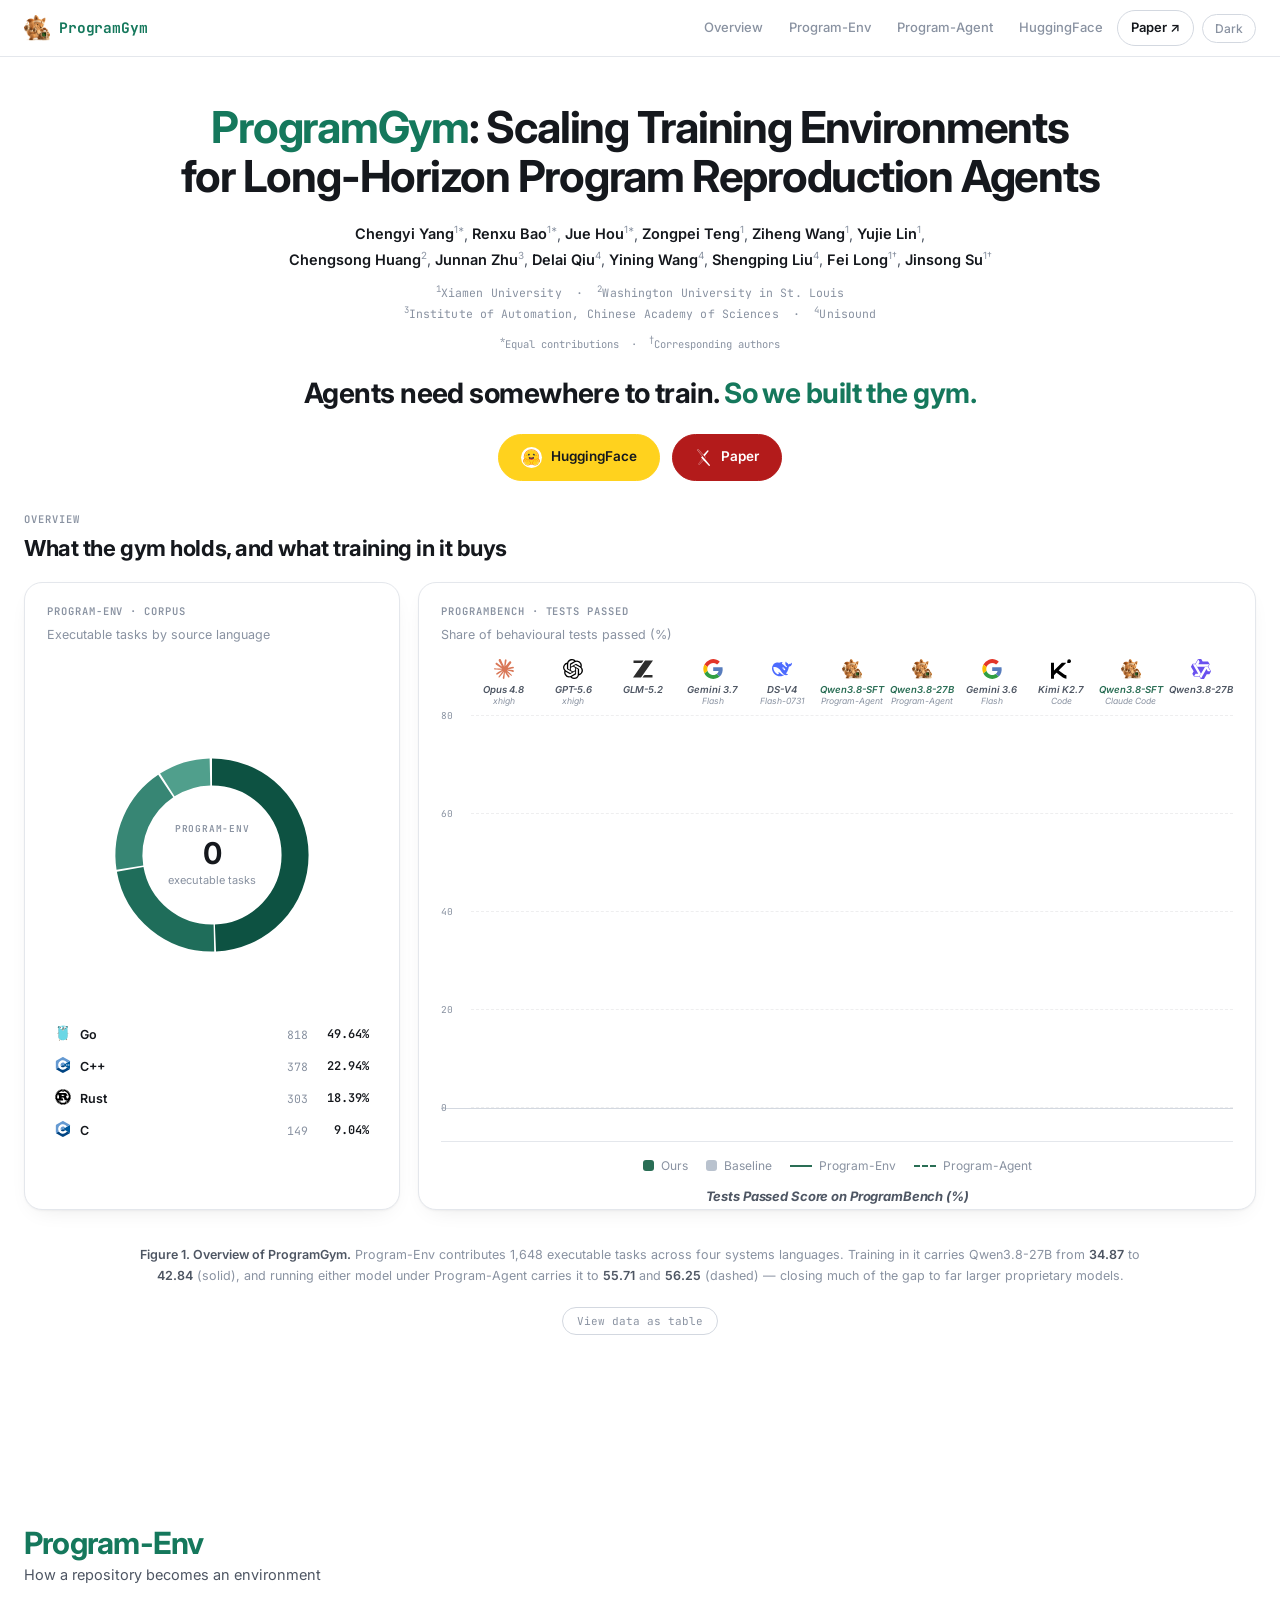
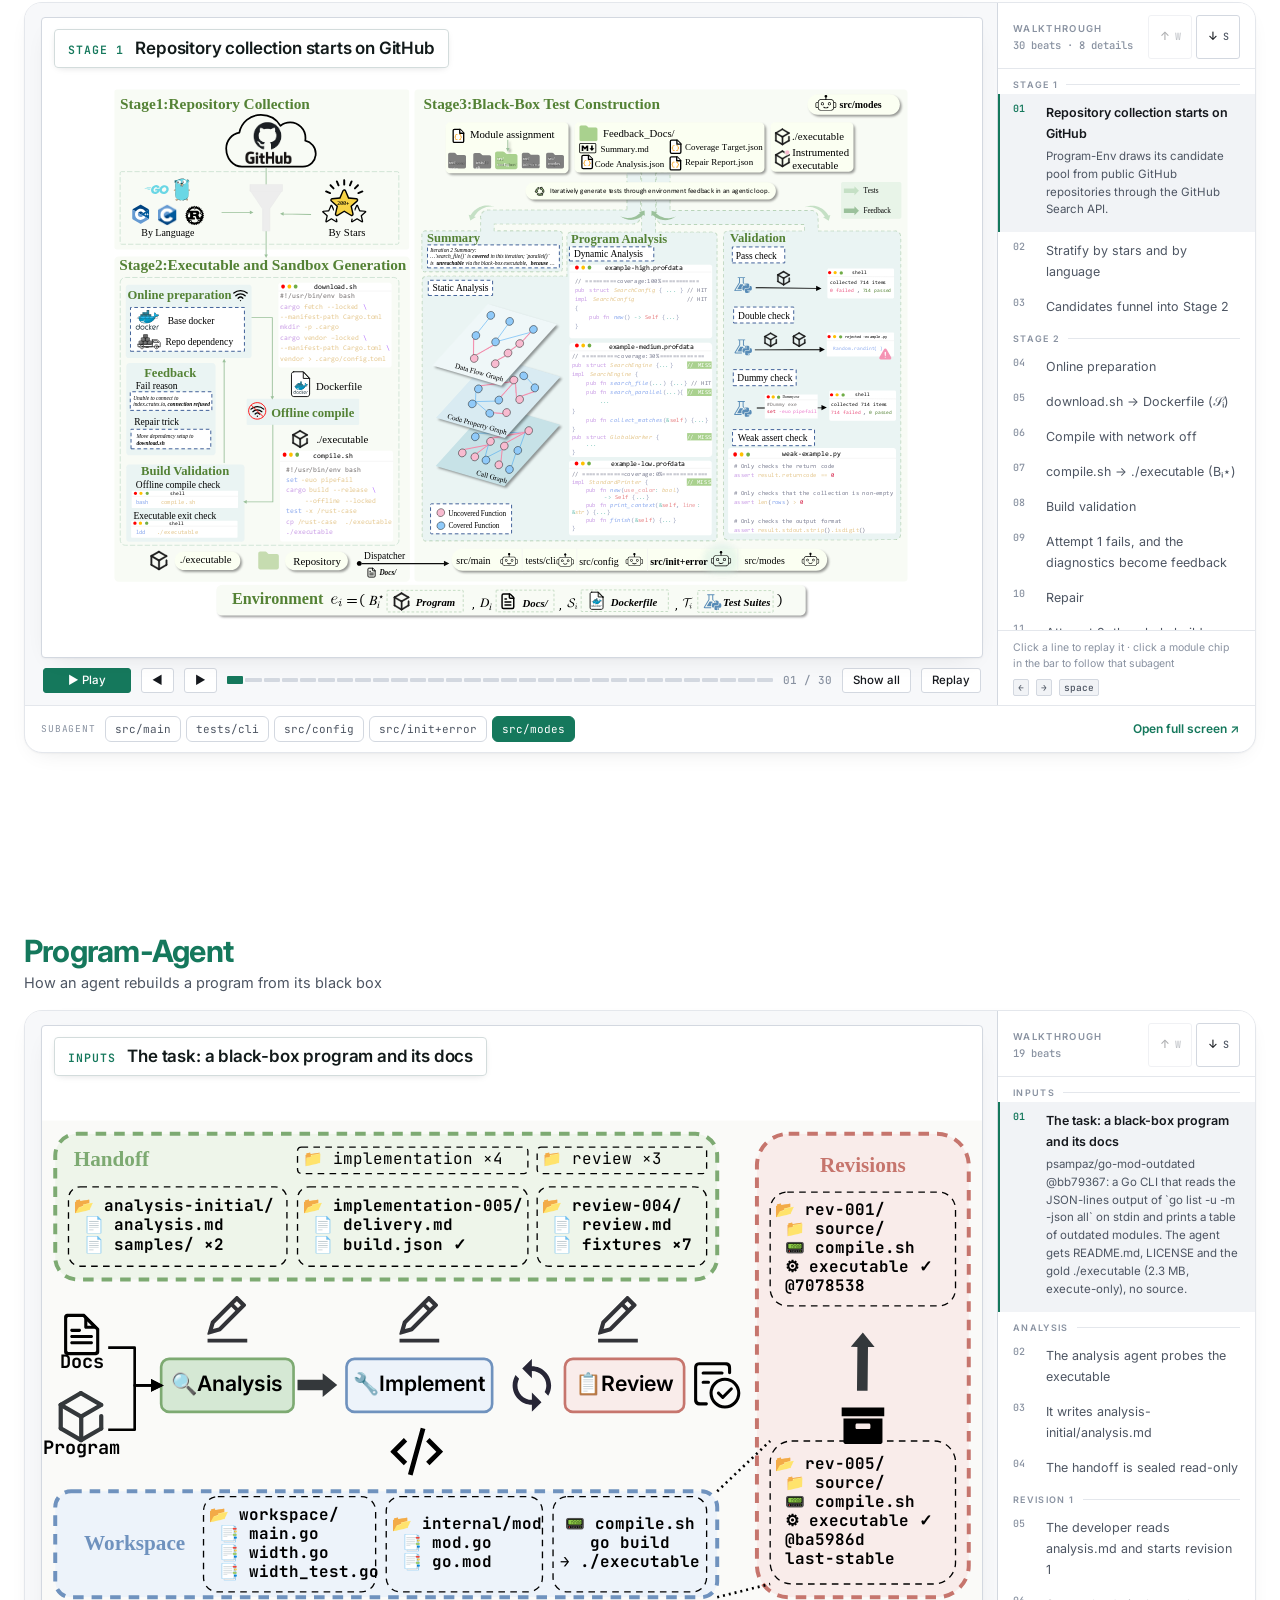
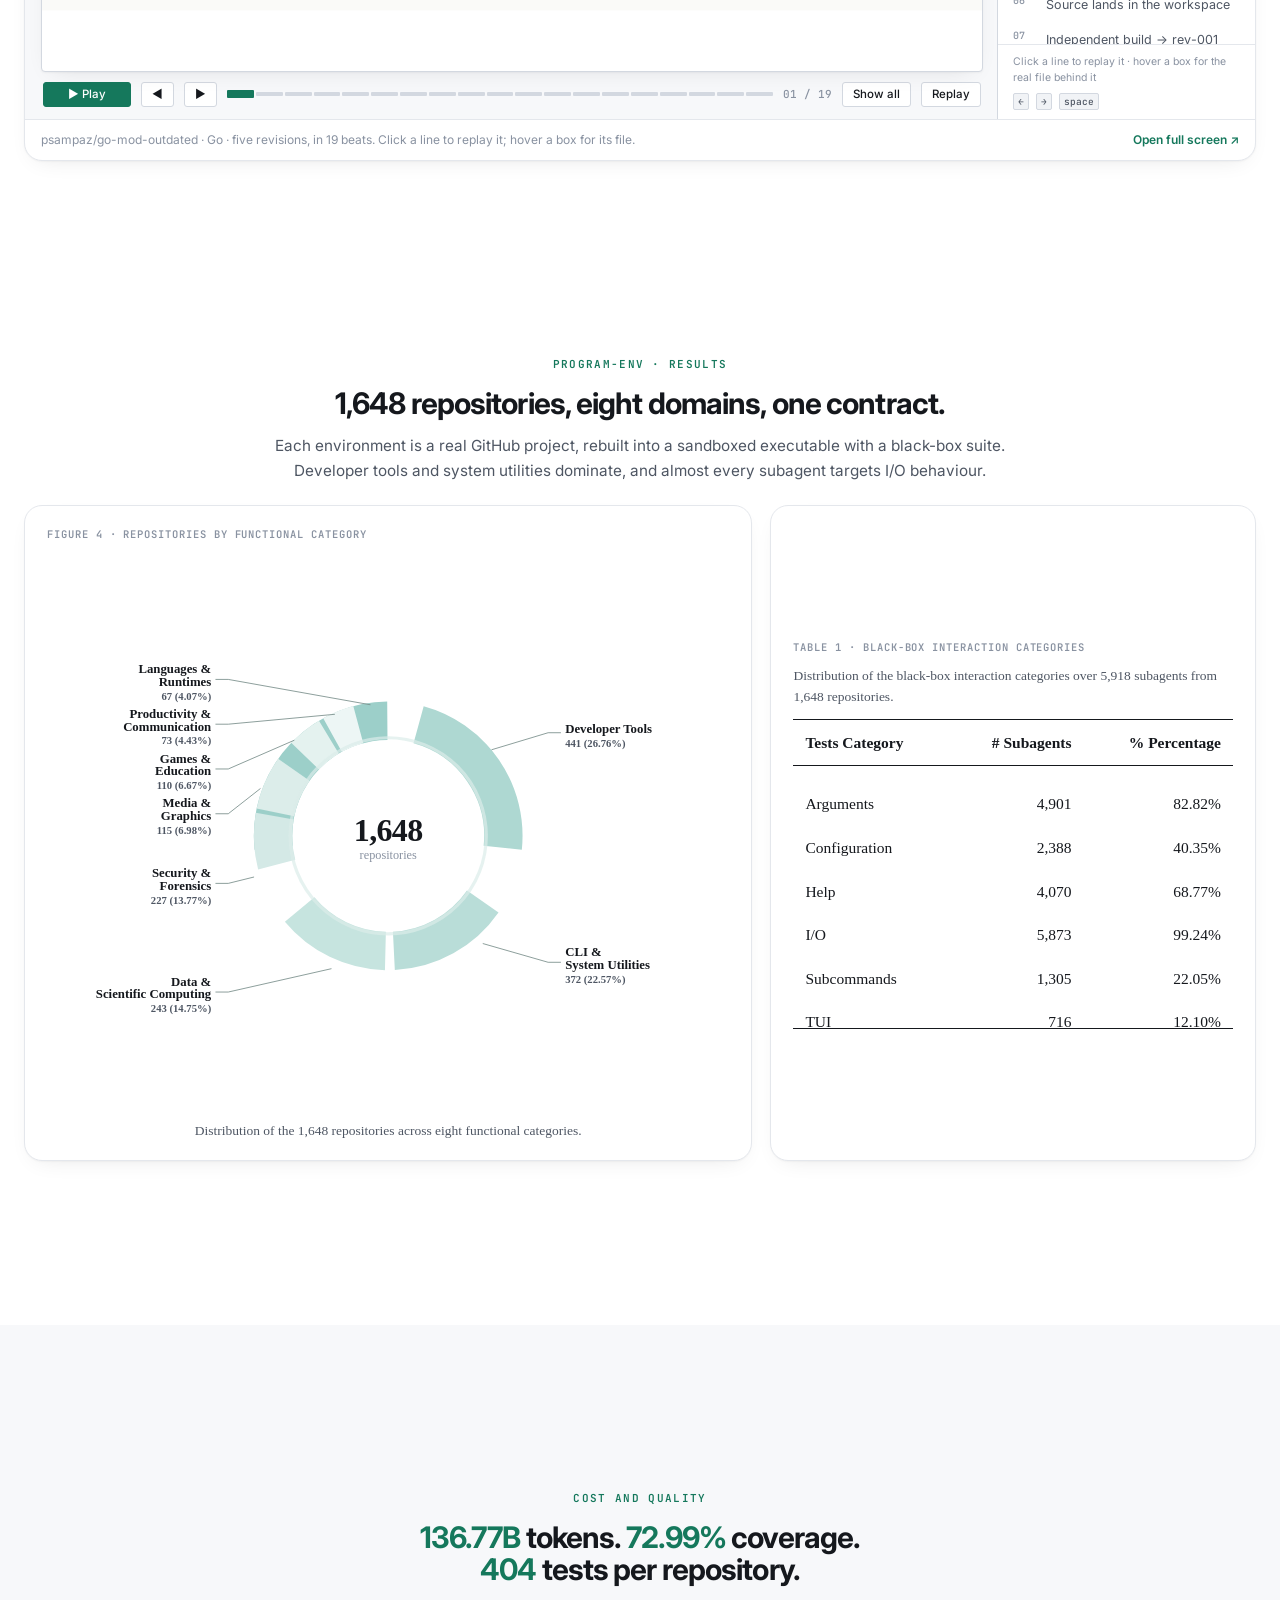
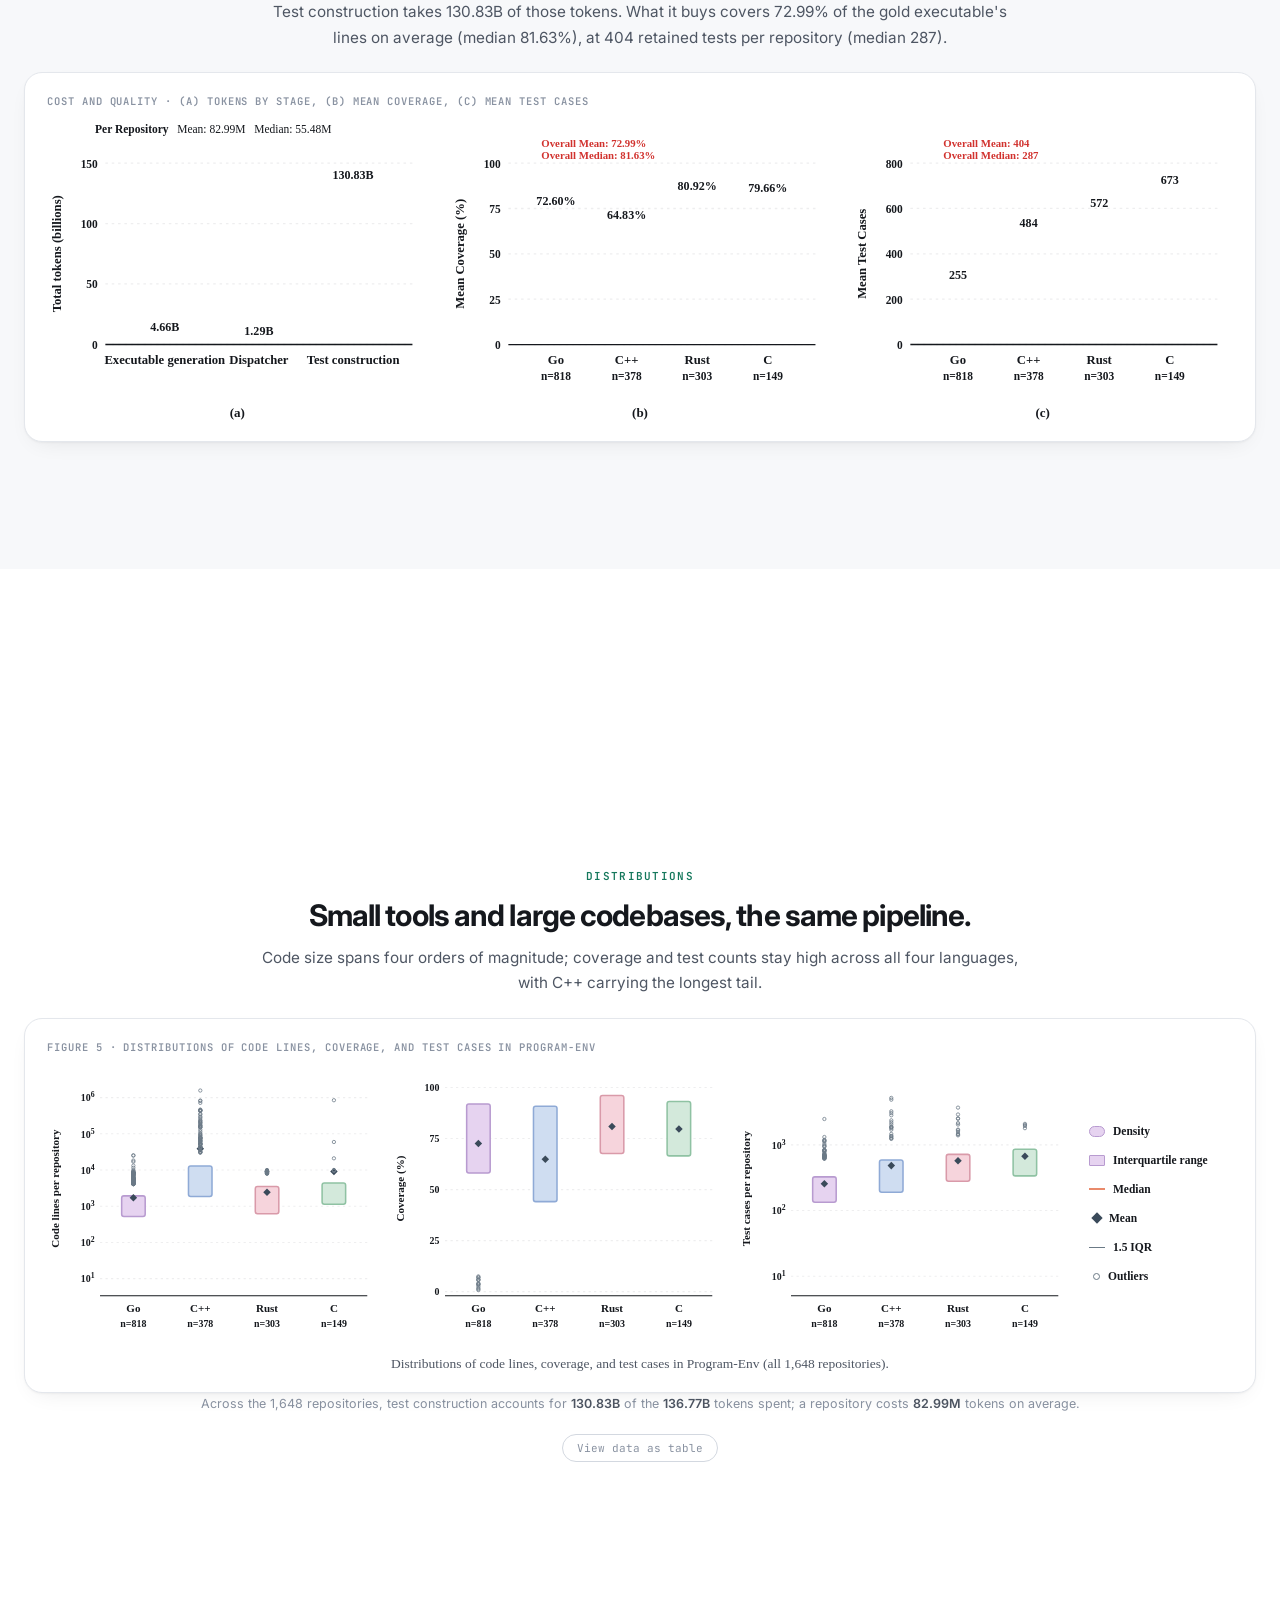
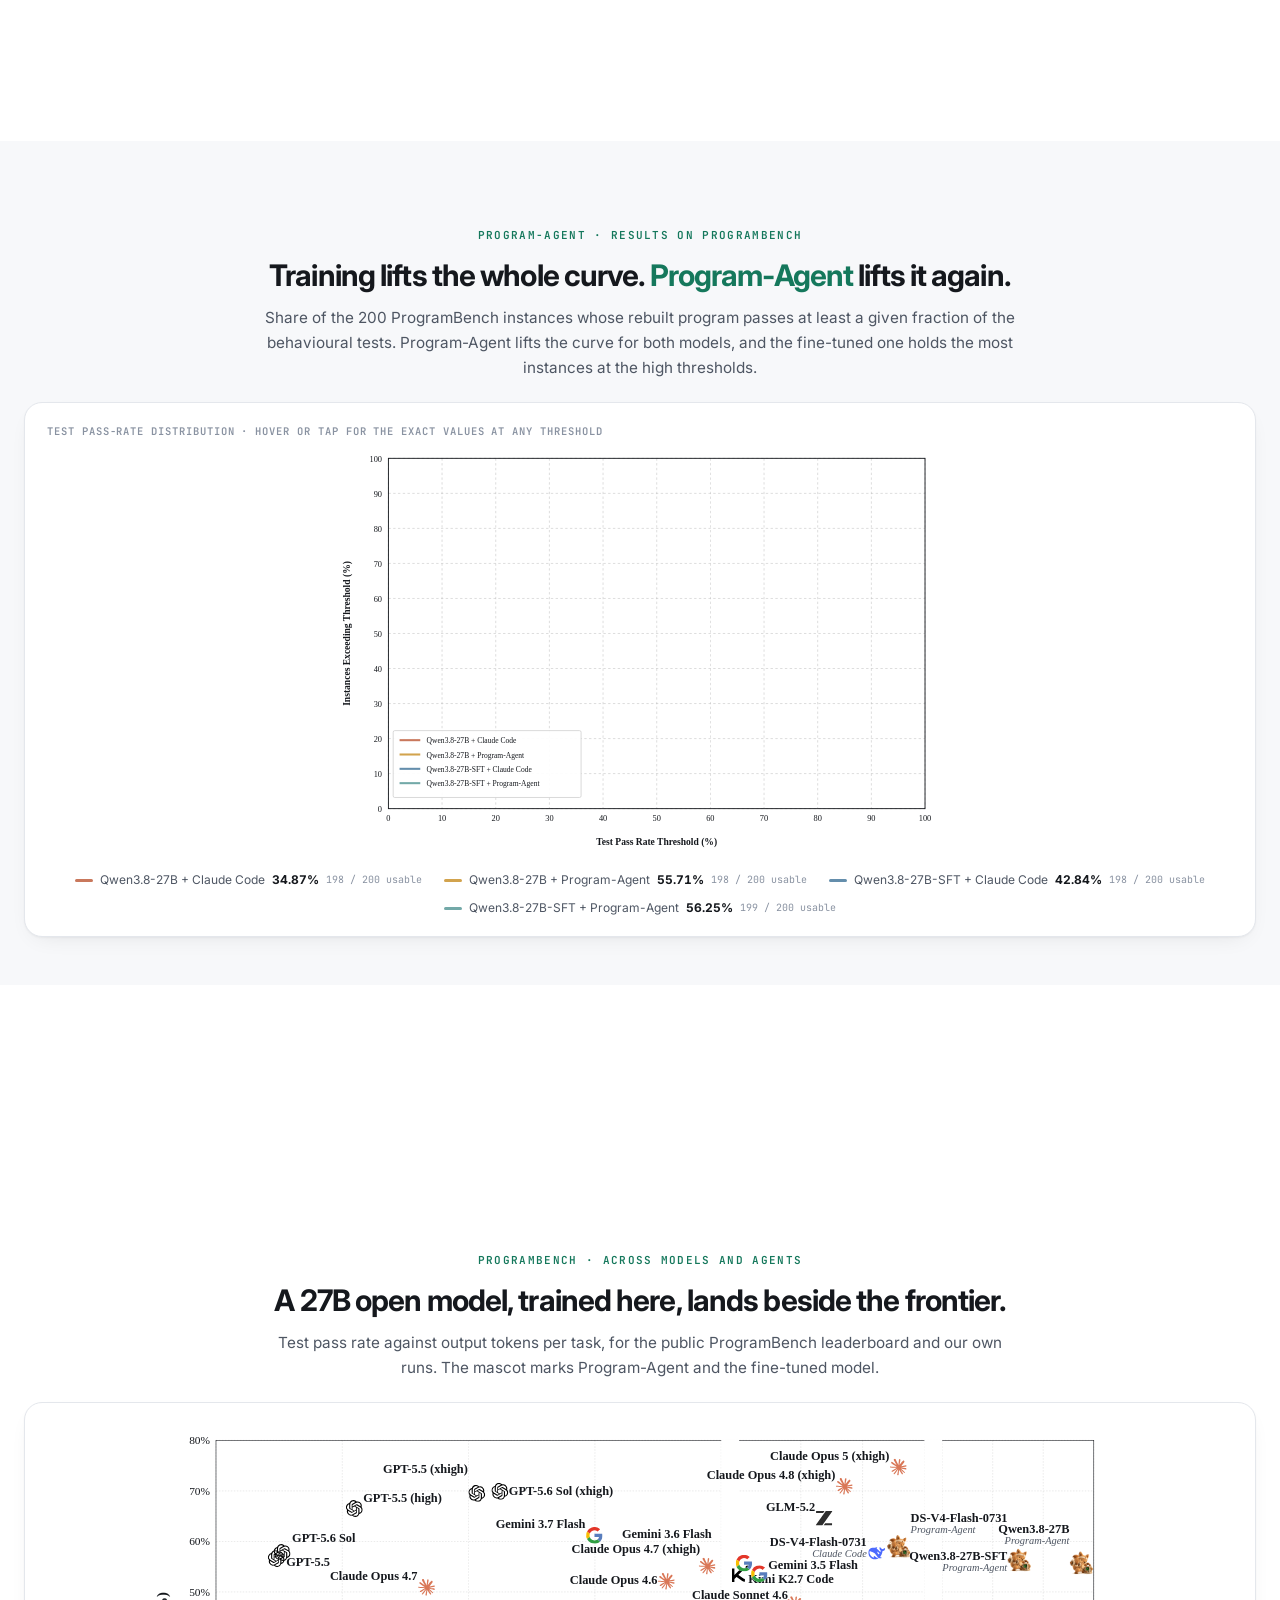
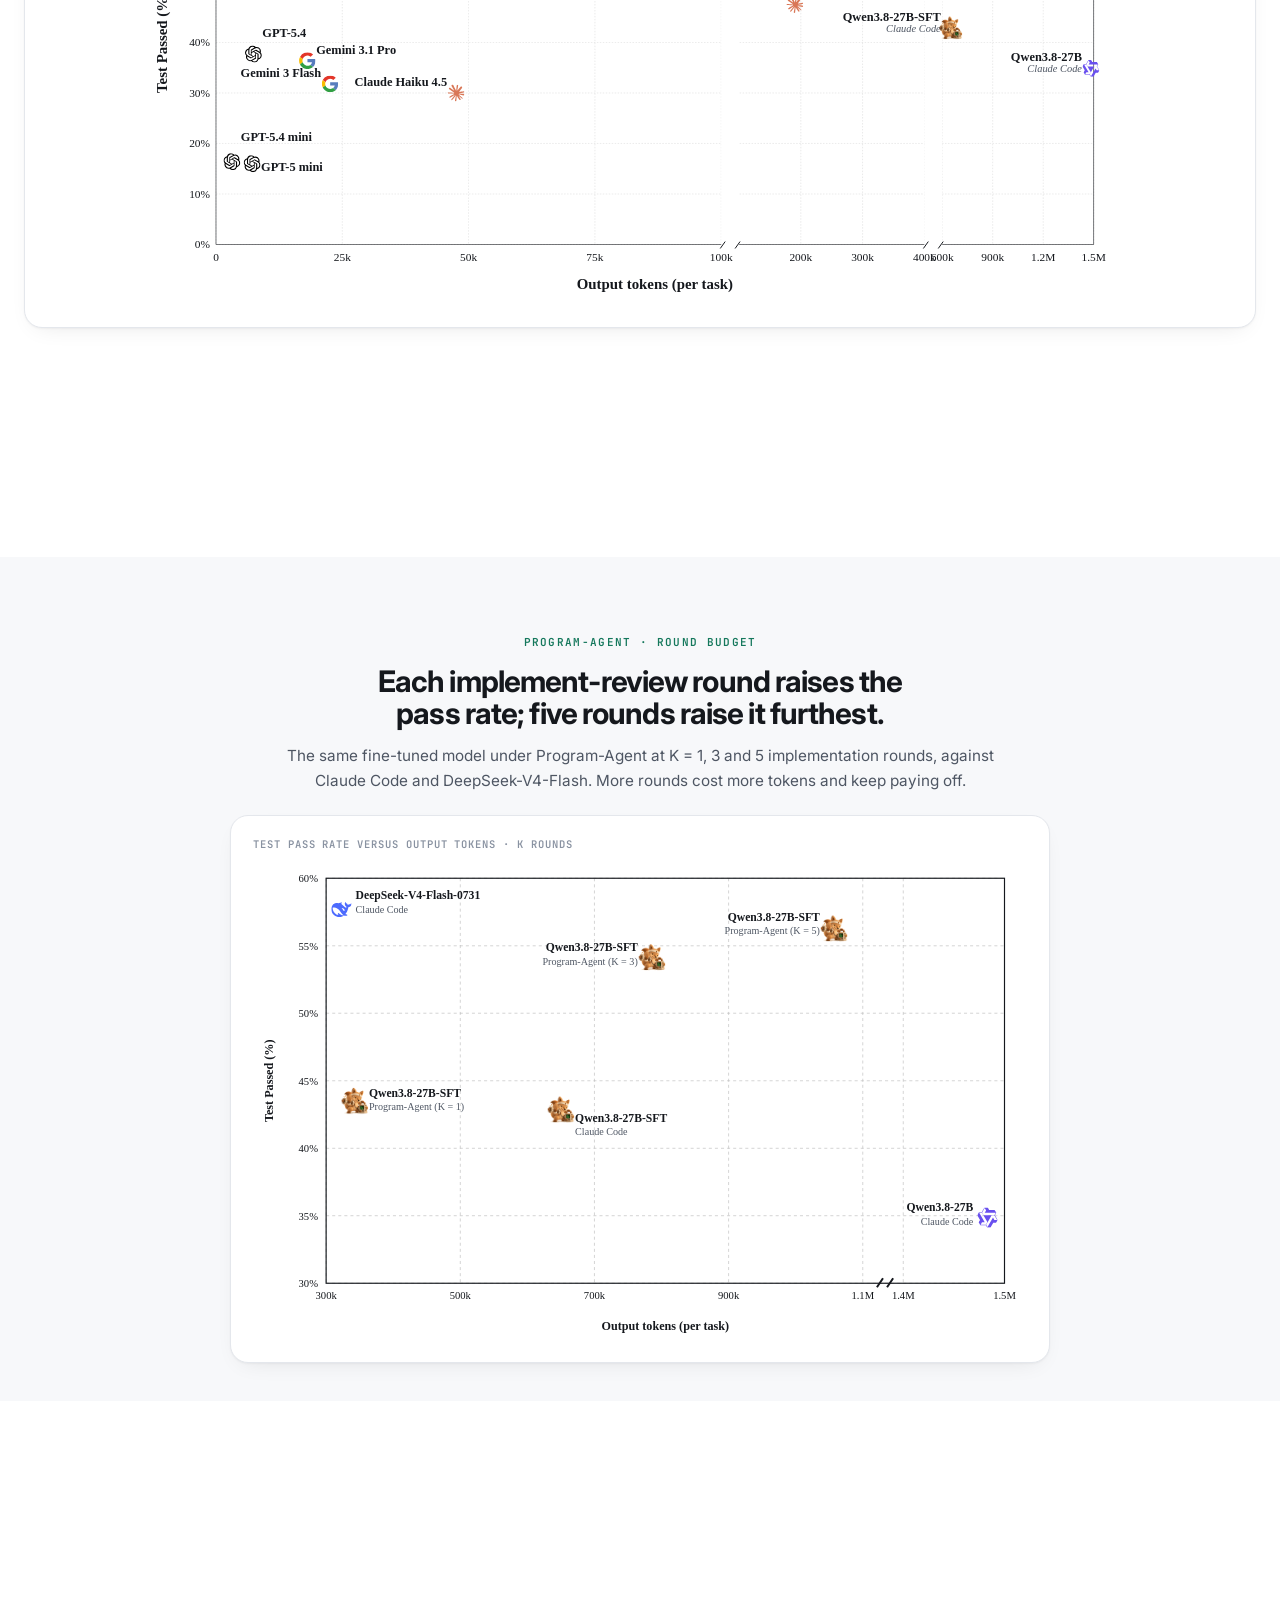
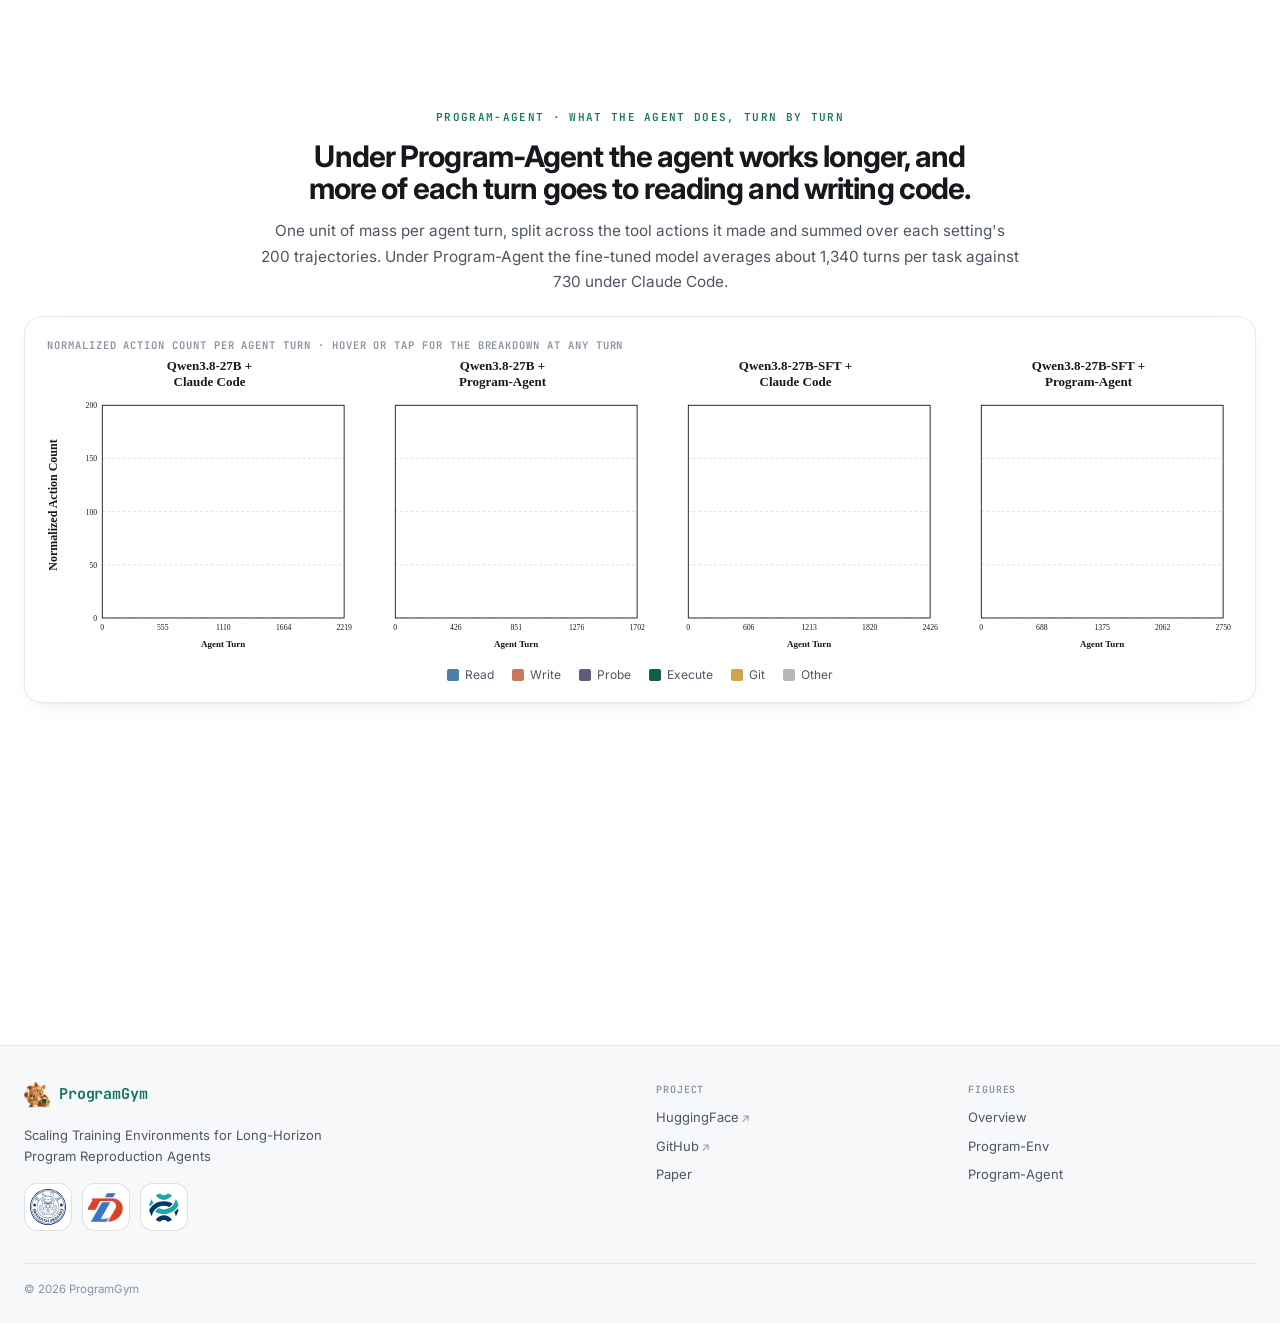
==== index.html @ 7c084c9d "Take the internal run path and harness name out of the published tree GitHub Pages serves this repos" ====
<!DOCTYPE html>
<html lang="en" data-theme="light">
<head>
  <meta charset="UTF-8">
  <meta name="viewport" content="width=device-width, initial-scale=1.0">
  <title>ProgramGym</title>
  <meta name="description" content="ProgramGym: scaling training environments for long-horizon program reproduction agents. 1,648 tasks across Go, C++, Rust and C.">
  <link rel="canonical" href="https://programgym.github.io/">

  <link rel="icon" type="image/png" href="static/images/favicon.png">
  <link rel="apple-touch-icon" href="static/images/apple-touch-icon.png">

  <meta property="og:site_name" content="ProgramGym">
  <meta property="og:type" content="website">
  <meta property="og:title" content="ProgramGym">
  <meta property="og:description" content="ProgramGym: scaling training environments for long-horizon program reproduction agents. 1,648 tasks across Go, C++, Rust and C.">
  <meta property="og:url" content="https://programgym.github.io/">
  <meta property="og:image" content="https://programgym.github.io/static/images/social-preview.png">
  <meta property="og:image:width" content="1200">
  <meta property="og:image:height" content="630">
  <meta property="og:image:alt" content="ProgramGym">
  <meta name="twitter:card" content="summary_large_image">
  <meta name="twitter:title" content="ProgramGym">
  <meta name="twitter:description" content="ProgramGym: scaling training environments for long-horizon program reproduction agents.">
  <meta name="twitter:image" content="https://programgym.github.io/static/images/social-preview.png">

  <link rel="preconnect" href="https://fonts.googleapis.com">
  <link rel="preconnect" href="https://fonts.gstatic.com" crossorigin>
  <link href="https://fonts.googleapis.com/css2?family=Inter:wght@400;500;600;700&family=JetBrains+Mono:wght@400;600;700&family=Tinos:ital,wght@0,400;0,700;1,400;1,700&display=swap" rel="stylesheet">
  <link rel="stylesheet" href="static/css/main.css?v=3ab28b0289">
  <script src="static/js/tooltips.js?v=6d27b225ba"></script>

  <script>
    // A fresh mobile visit/reload starts at the introduction. Keep explicit
    // anchors and back/forward navigation, and never undo a visitor's scroll.
    (function () {
      var nav = performance.getEntriesByType('navigation')[0];
      if (!matchMedia('(max-width: 760px)').matches || location.hash || (nav && nav.type === 'back_forward')) return;
      history.scrollRestoration = 'manual';
      var interacted = false;
      ['touchstart', 'pointerdown', 'wheel', 'keydown'].forEach(function (name) {
        window.addEventListener(name, function () { interacted = true; }, { once: true, passive: true });
      });
      window.addEventListener('pageshow', function (e) {
        if (!e.persisted && !interacted && !location.hash) window.scrollTo({ top: 0, left: 0, behavior: 'instant' });
      }, { once: true });
      window.addEventListener('pagehide', function () { history.scrollRestoration = 'auto'; });
    })();
    // Resolve theme before first paint so the page never flashes the wrong one.
    (function () {
      var t = localStorage.getItem('theme') ||
              (window.matchMedia('(prefers-color-scheme: dark)').matches ? 'dark' : 'light');
      document.documentElement.setAttribute('data-theme', t);
    })();
  </script>

  <script type="application/ld+json">
  {
    "@context": "https://schema.org",
    "@type": "ScholarlyArticle",
    "name": "ProgramGym",
    "headline": "ProgramGym: Scaling Training Environments for Long-Horizon Program Reproduction Agents",
    "url": "https://programgym.github.io/",
    "author": [
      {"@type":"Person","name":"Chengyi Yang"},
      {"@type":"Person","name":"Renxu Bao"},
      {"@type":"Person","name":"Jue Hou"},
      {"@type":"Person","name":"Zongpei Teng"},
      {"@type":"Person","name":"Ziheng Wang"},
      {"@type":"Person","name":"Yujie Lin"},
      {"@type":"Person","name":"Chengsong Huang"},
      {"@type":"Person","name":"Junnan Zhu"},
      {"@type":"Person","name":"Delai Qiu"},
      {"@type":"Person","name":"Yining Wang"},
      {"@type":"Person","name":"Shengping Liu"},
      {"@type":"Person","name":"Fei Long"},
      {"@type":"Person","name":"Jinsong Su"}
    ]
  }
  </script>
</head>
<body>

<!-- Inline icon sprite: brand marks from simple-icons, recoloured via currentColor. -->
<svg width="0" height="0" style="position:absolute" aria-hidden="true" focusable="false">
  <symbol id="ic-arxiv" viewBox="0 0 24 24"><path d="M3.8423 0a1.0037 1.0037 0 0 0-.922.6078c-.1536.3687-.0438.6275.2938 1.1113l6.9185 8.3597-1.0223 1.1058a1.0393 1.0393 0 0 0 .003 1.4229l1.2292 1.3135-5.4391 6.4444c-.2803.299-.4538.823-.2971 1.1986a1.0253 1.0253 0 0 0 .9585.635.9133.9133 0 0 0 .6891-.3405l5.783-6.126 7.4902 8.0051a.8527.8527 0 0 0 .6835.2597.9575.9575 0 0 0 .8777-.6138c.1577-.377-.017-.7502-.306-1.1407l-7.0518-8.3418 1.0632-1.13a.9626.9626 0 0 0 .0089-1.3165L4.6336.4639s-.3733-.4535-.768-.463zm0 .272h.0166c.2179.0052.4874.2715.5644.3639l.005.006.0052.0055 10.169 10.9905a.6915.6915 0 0 1-.0072.945l-1.0666 1.133-1.4982-1.7724-8.5994-10.39c-.3286-.472-.352-.6183-.2592-.841a.7307.7307 0 0 1 .6704-.4401Zm14.341 1.5701a.877.877 0 0 0-.6554.2418l-5.6962 6.1584 1.6944 1.8319 5.3089-6.5138c.3251-.4335.479-.6603.3247-1.0292a1.1205 1.1205 0 0 0-.9763-.689zm-7.6557 12.2823 1.3186 1.4135-5.7864 6.1295a.6494.6494 0 0 1-.4959.26.7516.7516 0 0 1-.706-.4669c-.1119-.2682.0359-.6864.2442-.9083l.0051-.0055.0047-.0055z"/></symbol>
  <symbol id="ic-c" viewBox="0 0 128 128"><g fill="#000"><path fill="#00599c" d="M118.766 95.82c.89-1.543 1.441-3.28 1.441-4.843V36.78c0-1.558-.55-3.297-1.441-4.84l-55.32 31.94Zm0 0"/> <path fill="#004482" d="m68.36 126.586 46.933-27.094c1.352-.781 2.582-2.129 3.473-3.672l-55.32-31.94L8.12 95.82c.89 1.543 2.121 2.89 3.473 3.672l46.933 27.094c2.703 1.562 7.13 1.562 9.832 0Zm0 0"/> <path fill="#659ad2" d="M118.766 31.941c-.891-1.546-2.121-2.894-3.473-3.671L68.359 1.172c-2.703-1.563-7.129-1.563-9.832 0L11.594 28.27C8.89 29.828 6.68 33.66 6.68 36.78v54.196c0 1.562.55 3.3 1.441 4.843L63.445 63.88Zm0 0"/> <path fill="#fff" d="M63.445 26.035c-20.867 0-37.843 16.977-37.843 37.844s16.976 37.844 37.843 37.844c13.465 0 26.024-7.247 32.77-18.91L79.84 73.335c-3.38 5.84-9.66 9.465-16.395 9.465-10.433 0-18.922-8.488-18.922-18.922 0-10.434 8.49-18.922 18.922-18.922 6.73 0 13.017 3.629 16.39 9.465l16.38-9.477c-6.75-11.664-19.305-18.91-32.77-18.91z"/></g></symbol>
  <symbol id="ic-claude" viewBox="0 0 24 24"><path d="m4.7144 15.9555 4.7174-2.6471.079-.2307-.079-.1275h-.2307l-.7893-.0486-2.6956-.0729-2.3375-.0971-2.2646-.1214-.5707-.1215-.5343-.7042.0546-.3522.4797-.3218.686.0608 1.5179.1032 2.2767.1578 1.6514.0972 2.4468.255h.3886l.0546-.1579-.1336-.0971-.1032-.0972L6.973 9.8356l-2.55-1.6879-1.3356-.9714-.7225-.4918-.3643-.4614-.1578-1.0078.6557-.7225.8803.0607.2246.0607.8925.686 1.9064 1.4754 2.4893 1.8336.3643.3035.1457-.1032.0182-.0728-.164-.2733-1.3539-2.4467-1.445-2.4893-.6435-1.032-.17-.6194c-.0607-.255-.1032-.4674-.1032-.7285L6.287.1335 6.6997 0l.9957.1336.419.3642.6192 1.4147 1.0018 2.2282 1.5543 3.0296.4553.8985.2429.8318.091.255h.1579v-.1457l.1275-1.706.2368-2.0947.2307-2.6957.0789-.7589.3764-.9107.7468-.4918.5828.2793.4797.686-.0668.4433-.2853 1.8517-.5586 2.9021-.3643 1.9429h.2125l.2429-.2429.9835-1.3053 1.6514-2.0643.7286-.8196.85-.9046.5464-.4311h1.0321l.759 1.1293-.34 1.1657-1.0625 1.3478-.8804 1.1414-1.2628 1.7-.7893 1.36.0729.1093.1882-.0183 2.8535-.607 1.5421-.2794 1.8396-.3157.8318.3886.091.3946-.3278.8075-1.967.4857-2.3072.4614-3.4364.8136-.0425.0304.0486.0607 1.5482.1457.6618.0364h1.621l3.0175.2247.7892.522.4736.6376-.079.4857-1.2142.6193-1.6393-.3886-3.825-.9107-1.3113-.3279h-.1822v.1093l1.0929 1.0686 2.0035 1.8092 2.5075 2.3314.1275.5768-.3218.4554-.34-.0486-2.2039-1.6575-.85-.7468-1.9246-1.621h-.1275v.17l.4432.6496 2.3436 3.5214.1214 1.0807-.17.3521-.6071.2125-.6679-.1214-1.3721-1.9246L14.38 17.959l-1.1414-1.9428-.1397.079-.674 7.2552-.3156.3703-.7286.2793-.6071-.4614-.3218-.7468.3218-1.4753.3886-1.9246.3157-1.53.2853-1.9004.17-.6314-.0121-.0425-.1397.0182-1.4328 1.9672-2.1796 2.9446-1.7243 1.8456-.4128.164-.7164-.3704.0667-.6618.4008-.5889 2.386-3.0357 1.4389-1.882.929-1.0868-.0062-.1579h-.0546l-6.3385 4.1164-1.1293.1457-.4857-.4554.0608-.7467.2307-.2429 1.9064-1.3114Z"/></symbol>
  <symbol id="ic-cplusplus" viewBox="0 0 128 128"><g fill="#000"><path fill="#00599c" d="M118.766 95.82c.89-1.543 1.441-3.28 1.441-4.843V36.78c0-1.558-.55-3.297-1.441-4.84l-55.32 31.94Zm0 0"/> <path fill="#004482" d="m68.36 126.586 46.933-27.094c1.352-.781 2.582-2.129 3.473-3.672l-55.32-31.94L8.12 95.82c.89 1.543 2.121 2.89 3.473 3.672l46.933 27.094c2.703 1.562 7.13 1.562 9.832 0Zm0 0"/> <path fill="#659ad2" d="M118.766 31.941c-.891-1.546-2.121-2.894-3.473-3.671L68.359 1.172c-2.703-1.563-7.129-1.563-9.832 0L11.594 28.27C8.89 29.828 6.68 33.66 6.68 36.78v54.196c0 1.562.55 3.3 1.441 4.843L63.445 63.88Zm0 0"/> <path fill="#fff" d="M63.445 26.035c-20.867 0-37.843 16.977-37.843 37.844s16.976 37.844 37.843 37.844c13.465 0 26.024-7.247 32.77-18.91L79.84 73.335c-3.38 5.84-9.66 9.465-16.395 9.465-10.433 0-18.922-8.488-18.922-18.922 0-10.434 8.49-18.922 18.922-18.922 6.73 0 13.017 3.629 16.39 9.465l16.38-9.477c-6.75-11.664-19.305-18.91-32.77-18.91zM92.88 57.57v4.207h-4.207v4.203h4.207v4.207h4.203V65.98h4.203v-4.203h-4.203V57.57H92.88zm15.766 0v4.207h-4.204v4.203h4.204v4.207h4.207V65.98h4.203v-4.203h-4.203V57.57h-4.207z"/></g></symbol>
  <symbol id="ic-deepseek" viewBox="0 0 24 24"><path d="M23.748 4.651c-.254-.124-.364.113-.512.233-.051.04-.094.09-.137.137-.372.397-.806.657-1.373.626-.829-.046-1.537.214-2.163.848-.133-.782-.575-1.248-1.247-1.548-.352-.155-.708-.311-.955-.65-.172-.24-.219-.509-.305-.774-.055-.16-.11-.323-.293-.35-.2-.031-.278.136-.356.276-.313.572-.434 1.202-.422 1.84.027 1.436.633 2.58 1.838 3.393.137.094.172.187.129.323-.082.28-.18.553-.266.833-.055.179-.137.218-.328.14a5.5 5.5 0 0 1-1.737-1.179c-.857-.828-1.631-1.743-2.597-2.46a12 12 0 0 0-.689-.47c-.985-.957.13-1.743.387-1.836.27-.098.094-.433-.778-.428-.872.003-1.67.295-2.687.685a3 3 0 0 1-.465.136 9.6 9.6 0 0 0-2.883-.101c-1.885.21-3.39 1.1-4.497 2.622C.082 8.776-.231 10.854.152 13.02c.403 2.284 1.568 4.175 3.36 5.653 1.857 1.533 3.997 2.284 6.438 2.14 1.482-.085 3.132-.284 4.994-1.86.47.234.962.328 1.78.398.629.058 1.235-.031 1.705-.129.735-.155.684-.836.418-.961-2.155-1.004-1.682-.595-2.112-.926 1.095-1.295 2.768-3.598 3.284-6.733.05-.346.115-.834.108-1.114-.004-.171.035-.238.23-.257a4.2 4.2 0 0 0 1.545-.475c1.397-.763 1.96-2.016 2.093-3.517.02-.23-.004-.467-.247-.588M11.58 18.168c-2.088-1.642-3.101-2.183-3.52-2.16-.39.024-.32.472-.234.763.09.288.207.487.371.74.114.167.192.416-.113.603-.673.416-1.842-.14-1.897-.168-1.361-.801-2.5-1.86-3.301-3.306-.775-1.393-1.225-2.888-1.299-4.482-.02-.385.094-.522.477-.592a4.7 4.7 0 0 1 1.53-.038c2.131.311 3.946 1.264 5.467 2.774.868.86 1.525 1.887 2.202 2.89.72 1.066 1.494 2.082 2.48 2.915.348.291.626.513.892.677-.802.09-2.14.109-3.055-.615zm1.001-6.44a.306.306 0 0 1 .415-.287.3.3 0 0 1 .113.074.3.3 0 0 1 .086.214c0 .17-.136.307-.308.307a.303.303 0 0 1-.306-.307m3.11 1.596c-.2.081-.4.151-.591.16a1.25 1.25 0 0 1-.798-.254c-.274-.23-.47-.358-.551-.758a1.7 1.7 0 0 1 .015-.588c.07-.327-.007-.537-.238-.727-.188-.156-.426-.199-.689-.199a.6.6 0 0 1-.254-.078.253.253 0 0 1-.114-.358 1 1 0 0 1 .192-.21c.356-.202.767-.136 1.146.016.352.144.618.408 1.001.782.392.451.462.576.685.915.176.264.336.536.446.848.066.194-.02.353-.25.45"/></symbol>
  <symbol id="ic-docker" viewBox="0 0 24 24"><path d="M13.983 11.078h2.119a.186.186 0 00.186-.185V9.006a.186.186 0 00-.186-.186h-2.119a.185.185 0 00-.185.185v1.888c0 .102.083.185.185.185m-2.954-5.43h2.118a.186.186 0 00.186-.186V3.574a.186.186 0 00-.186-.185h-2.118a.185.185 0 00-.185.185v1.888c0 .102.082.185.185.185m0 2.716h2.118a.187.187 0 00.186-.186V6.29a.186.186 0 00-.186-.185h-2.118a.185.185 0 00-.185.185v1.887c0 .102.082.185.185.186m-2.93 0h2.12a.186.186 0 00.184-.186V6.29a.185.185 0 00-.185-.185H8.1a.185.185 0 00-.185.185v1.887c0 .102.083.185.185.186m-2.964 0h2.119a.186.186 0 00.185-.186V6.29a.185.185 0 00-.185-.185H5.136a.186.186 0 00-.186.185v1.887c0 .102.084.185.186.186m5.893 2.715h2.118a.186.186 0 00.186-.185V9.006a.186.186 0 00-.186-.186h-2.118a.185.185 0 00-.185.185v1.888c0 .102.082.185.185.185m-2.93 0h2.12a.185.185 0 00.184-.185V9.006a.185.185 0 00-.184-.186h-2.12a.185.185 0 00-.184.185v1.888c0 .102.083.185.185.185m-2.964 0h2.119a.185.185 0 00.185-.185V9.006a.185.185 0 00-.184-.186h-2.12a.186.186 0 00-.186.186v1.887c0 .102.084.185.186.185m-2.92 0h2.12a.185.185 0 00.184-.185V9.006a.185.185 0 00-.184-.186h-2.12a.185.185 0 00-.184.185v1.888c0 .102.082.185.185.185M23.763 9.89c-.065-.051-.672-.51-1.954-.51-.338.001-.676.03-1.01.087-.248-1.7-1.653-2.53-1.716-2.566l-.344-.199-.226.327c-.284.438-.49.922-.612 1.43-.23.97-.09 1.882.403 2.661-.595.332-1.55.413-1.744.42H.751a.751.751 0 00-.75.748 11.376 11.376 0 00.692 4.062c.545 1.428 1.355 2.48 2.41 3.124 1.18.723 3.1 1.137 5.275 1.137.983.003 1.963-.086 2.93-.266a12.248 12.248 0 003.823-1.389c.98-.567 1.86-1.288 2.61-2.136 1.252-1.418 1.998-2.997 2.553-4.4h.221c1.372 0 2.215-.549 2.68-1.009.309-.293.55-.65.707-1.046l.098-.288Z"/></symbol>
  <symbol id="ic-github" viewBox="0 0 24 24"><path d="M12 .297c-6.63 0-12 5.373-12 12 0 5.303 3.438 9.8 8.205 11.385.6.113.82-.258.82-.577 0-.285-.01-1.04-.015-2.04-3.338.724-4.042-1.61-4.042-1.61C4.422 18.07 3.633 17.7 3.633 17.7c-1.087-.744.084-.729.084-.729 1.205.084 1.838 1.236 1.838 1.236 1.07 1.835 2.809 1.305 3.495.998.108-.776.417-1.305.76-1.605-2.665-.3-5.466-1.332-5.466-5.93 0-1.31.465-2.38 1.235-3.22-.135-.303-.54-1.523.105-3.176 0 0 1.005-.322 3.3 1.23.96-.267 1.98-.399 3-.405 1.02.006 2.04.138 3 .405 2.28-1.552 3.285-1.23 3.285-1.23.645 1.653.24 2.873.12 3.176.765.84 1.23 1.91 1.23 3.22 0 4.61-2.805 5.625-5.475 5.92.42.36.81 1.096.81 2.22 0 1.606-.015 2.896-.015 3.286 0 .315.21.69.825.57C20.565 22.092 24 17.592 24 12.297c0-6.627-5.373-12-12-12"/></symbol>
  <symbol id="ic-go" viewBox="0 0 128 128"><g fill="#000"><defs><path id="go-original-a" d="M18.8 1h90.5v126H18.8z"/></defs><clipPath id="go-original-b"><use href="#go-original-a" overflow="visible"/></clipPath><path fill-rule="evenodd" clip-rule="evenodd" fill="#F6D2A2" d="M21.1 68.7c.2 3.5 3.7 1.9 5.3.8 1.5-1.1 2-.2 2.1-2.3.1-1.4.2-2.7.2-4.1-2.3-.2-4.8.3-6.7 1.7-.9.7-2.8 3-.9 3.9" clip-path="url(#go-original-b)"/><path d="M23 71.2c-.7 0-2-.3-2.2-2.3-.6-.4-.8-.9-.8-1.2-.1-1.2 1.2-2.6 1.9-3.1 1.6-1.2 3.7-1.8 5.9-1.8h1.3v.3c.1 1.1 0 2.2-.1 3.2 0 .3 0 .6-.1.9-.1 1.5-.4 1.7-1.1 2-.3.1-.6.2-1.1.6-.5.3-2.2 1.4-3.7 1.4zm4.8-7.8c-2.1 0-4 .6-5.5 1.7-.7.5-1.7 1.7-1.6 2.5 0 .3.2.6.6.8l.2.1v.2c.1 1.6.9 1.8 1.5 1.8 1 0 2.4-.7 3.3-1.3.6-.4 1-.5 1.3-.6.5-.2.6-.2.7-1.4 0-.3 0-.6.1-.9.1-.9.1-1.9.1-2.8-.3-.1-.5-.1-.7-.1z" clip-path="url(#go-original-b)"/><path fill-rule="evenodd" clip-rule="evenodd" fill="#C6B198" d="M21.1 68.7c.5-.2 1.1-.3 1.4-.8" clip-path="url(#go-original-b)"/><path d="M21.1 69c-.1 0-.3-.1-.3-.2-.1-.2 0-.4.2-.4.1 0 .2-.1.2-.1.4-.2.8-.3 1-.6.1-.1.3-.2.5-.1.1.1.2.3.1.5-.4.5-.9.7-1.3.8l-.2.1h-.2z" clip-path="url(#go-original-b)"/><path fill-rule="evenodd" clip-rule="evenodd" fill="#6AD7E5" d="M29.3 26.4c-13.6-3.8-3.5-21.1 7.4-14l-7.4 14z" clip-path="url(#go-original-b)"/><path d="M29.5 26.8l-.3-.1c-7-2-6.9-7-6.7-8.5.5-3.8 4.1-7.8 8.9-7.8 1.9 0 3.7.6 5.5 1.8l.3.2-7.7 14.4zm1.9-15.7c-4.5 0-7.8 3.7-8.3 7.2-.5 3.6 1.7 6.4 6 7.7l7.1-13.5c-1.5-.9-3.1-1.4-4.8-1.4z" clip-path="url(#go-original-b)"/><path fill-rule="evenodd" clip-rule="evenodd" fill="#6AD7E5" d="M89.6 11.1c10.7-7.5 20.5 9.5 8 13.8l-8-13.8z" clip-path="url(#go-original-b)"/><path d="M97.5 25.3L89.2 11l.3-.2c1.9-1.3 3.8-2 5.7-2 4.6 0 7.9 3.8 8.6 7.5.3 1.5.6 6.6-6 8.8l-.3.2zm-7.4-14l7.7 13.3c3.9-1.4 5.9-4.4 5.3-8-.6-3.4-3.7-6.9-7.9-6.9-1.7-.1-3.4.4-5.1 1.6z" clip-path="url(#go-original-b)"/><path fill-rule="evenodd" clip-rule="evenodd" fill="#F6D2A2" d="M92 112.3c2.7 1.7 7.7 6.8 3.6 9.3-3.9 3.6-6.1-4-9.6-5 1.5-2 3.4-3.9 6-4.3" clip-path="url(#go-original-b)"/><path d="M93.5 122.9c-1.6 0-3-1.6-4.2-3.1-1.1-1.2-2.2-2.5-3.4-2.9l-.5-.1.3-.4c1.2-1.7 3.2-3.9 6.2-4.4h.1l.1.1c1.7 1.1 5.4 4.2 5.3 7.1 0 1.1-.6 2-1.7 2.7-.7.7-1.4 1-2.2 1zm-7-6.5c1.2.5 2.2 1.8 3.2 2.9 1.2 1.5 2.4 2.8 3.7 2.8.6 0 1.2-.3 1.8-.9h.1c.9-.6 1.4-1.3 1.4-2.2 0-2.3-2.9-5.2-4.9-6.5-1.8.5-3.6 1.7-5.3 3.9zm9.1 5.5c-.1 0-.2-.1-.3-.2-.2-.4-.4-.9-.5-1.3-.3-.8-.6-1.6-1.2-2.2-.1-.1-.1-.3 0-.5.1-.1.3-.1.5 0 .7.7 1.1 1.6 1.4 2.5l.5 1.2c.1.2 0 .4-.1.5h-.3z" clip-path="url(#go-original-b)"/><path fill-rule="evenodd" clip-rule="evenodd" fill="#F6D2A2" d="M43.2 118.1c-3.2.5-5 3.4-7.7 4.9-2.5 1.5-3.5-.5-3.7-.9-.4-.2-.4.2-1-.4-2.3-3.7 2.4-6.4 4.9-8.2 3.5-.8 5.7 2.2 7.5 4.6" clip-path="url(#go-original-b)"/><path d="M33.8 123.8c-1.3 0-2-1.1-2.2-1.5h-.1c-.3 0-.5-.1-.9-.5v-.1c-2.2-3.5 1.6-6.2 4.1-8l.9-.6h.2c.4-.1.7-.1 1.1-.1 3 0 4.9 2.6 6.5 4.7l.5.7-.6.1c-1.9.3-3.3 1.5-4.7 2.7-.9.8-1.8 1.5-2.8 2.1-.8.3-1.4.5-2 .5zm-2.2-2.1c.1 0 .2 0 .4.1h.1l.1.1c.2.3.7 1.2 1.7 1.2.5 0 1-.2 1.5-.5 1-.5 1.9-1.3 2.7-2 1.3-1.1 2.7-2.3 4.5-2.8-1.5-2-3.3-4.2-5.8-4.2-.3 0-.6 0-.9.1l-.8.6c-2.6 1.8-5.8 4.1-3.9 7.1.1.2.2.3.4.3zm.2.7c-.2 0-.4-.2-.3-.4.1-1 .6-1.7 1.1-2.5.3-.4.5-.8.7-1.2.1-.2.3-.2.4-.2.2.1.2.3.2.4-.2.5-.5.9-.8 1.3-.5.7-.9 1.3-1 2.1 0 .4-.1.5-.3.5z" clip-path="url(#go-original-b)"/><path fill-rule="evenodd" clip-rule="evenodd" d="M29.9 21.7c-1.8-.9-3.1-2.2-2-4.3 1-1.9 2.9-1.7 4.7-.8l-2.7 5.1zm64.9-1.8c1.8-.9 3.1-2.2 2-4.3-1-1.9-2.9-1.7-4.7-.8l2.7 5.1z" clip-path="url(#go-original-b)"/><path fill-rule="evenodd" clip-rule="evenodd" fill="#F6D2A2" d="M107.1 68.2c-.2 3.5-3.7 1.9-5.3.8-1.5-1.1-2-.2-2.1-2.3-.1-1.4-.2-2.7-.2-4.1 2.3-.2 4.8.3 6.7 1.7 1 .8 2.8 3 .9 3.9" clip-path="url(#go-original-b)"/><path d="M105.3 70.7c-1.5 0-3.2-1.1-3.7-1.4-.5-.3-.8-.5-1.1-.6-.8-.3-1-.5-1.1-2 0-.3 0-.6-.1-.9-.1-1-.2-2.1-.1-3.2v-.3h1.3c2.2 0 4.3.6 5.9 1.8.7.5 2 1.9 1.9 3.1 0 .4-.2.9-.8 1.2-.2 2-1.5 2.3-2.2 2.3zM99.8 63c0 .9 0 1.9.1 2.8 0 .3 0 .6.1.9.1 1.2.2 1.2.7 1.4.3.1.7.3 1.3.6.9.6 2.3 1.3 3.3 1.3.6 0 1.4-.2 1.5-1.8V68l.2-.1c.4-.2.6-.4.6-.8.1-.8-.9-2-1.6-2.5-1.5-1.1-3.5-1.7-5.5-1.7-.2.1-.4.1-.7.1z" clip-path="url(#go-original-b)"/><path fill-rule="evenodd" clip-rule="evenodd" fill="#C6B198" d="M107.1 68.2c-.5-.2-1.1-.3-1.4-.8" clip-path="url(#go-original-b)"/><path d="M107.1 68.6h-.1l-.2-.1c-.5-.2-1-.3-1.3-.8-.1-.1-.1-.4.1-.5.1-.1.4-.1.5.1.2.3.6.4 1 .6.1 0 .2.1.2.1.2.1.3.3.2.4-.1.1-.3.2-.4.2z" clip-path="url(#go-original-b)"/><path fill-rule="evenodd" clip-rule="evenodd" fill="#6AD7E5" d="M62.8 4c13.6 0 26.3 1.9 33 15 6 14.6 3.8 30.4 4.8 45.9.8 13.3 2.5 28.6-3.6 40.9-6.5 12.9-22.7 16.2-36 15.7-10.5-.4-23.1-3.8-29.1-13.4-6.9-11.2-3.7-27.9-3.2-40.4.6-14.8-4-29.7.9-44.1C34.5 8.5 48.1 5.1 62.8 4" clip-path="url(#go-original-b)"/><path d="M63.3 121.9h-2.5c-4.1-.1-10.3-.8-16.4-3.3-5.9-2.4-10.2-5.8-13-10.3-5.6-9.1-4.6-21.6-3.7-32.7.2-2.8.4-5.4.5-7.9.2-5.2-.2-10.6-.7-15.7-.8-9.4-1.6-19.1 1.5-28.5 2.4-7 6.7-12 13.2-15.2 5.1-2.5 11.4-3.9 20.4-4.6C76 3.6 89.3 5.5 96 18.8c4.4 10.7 4.4 22.2 4.5 33.3 0 4.2 0 8.5.3 12.7.1 1.3.2 2.6.2 3.9.8 12.2 1.7 26-3.9 37.2-2.8 5.7-7.7 9.9-14.4 12.6-5.4 2.2-12.2 3.4-19.4 3.4zM62.8 4.3c-14.1 1.1-27.9 4.2-33 19.4-3.1 9.3-2.3 18.9-1.5 28.2.4 5.2.9 10.5.7 15.8-.1 2.5-.3 5.1-.5 7.9-.9 11-1.9 23.4 3.6 32.3 2.3 3.7 9.7 12.5 28.8 13.2h2.5c22.1 0 30.3-9.8 33.3-15.6 5.5-11 4.6-24.8 3.9-36.9-.1-1.3-.2-2.6-.2-3.9-.2-4.2-.3-8.5-.3-12.7-.1-11-.1-22.5-4.4-33.1C92.7 13 88.2 9 82 6.7c-6.4-2.1-13.6-2.4-19.2-2.4z" clip-path="url(#go-original-b)"/><path fill-rule="evenodd" clip-rule="evenodd" fill="#fff" d="M65.2 22.2c2.4 14.2 25.6 10.4 22.3-3.9-3-12.8-23.1-9.2-22.3 3.9" clip-path="url(#go-original-b)"/><path d="M76.2 31.5c-4.5 0-10.2-2.4-11.4-9.2-.2-3.2.8-6.1 2.9-8.3 2.3-2.5 5.8-3.9 9.4-3.9 4.2 0 9.2 2.2 10.6 8.3.8 3.4.2 6.4-1.7 8.8-2.1 2.6-5.8 4.3-9.8 4.3zm-10.7-9.3c.5 2.8 1.8 5 3.9 6.6 1.8 1.4 4.3 2.1 6.8 2.1 3.7 0 7.3-1.6 9.3-4.1 1.8-2.2 2.3-5.1 1.6-8.3-1.3-5.7-6-7.7-10-7.7-3.4 0-6.7 1.4-8.9 3.7-1.9 2-2.9 4.7-2.7 7.7z" clip-path="url(#go-original-b)"/><path fill-rule="evenodd" clip-rule="evenodd" fill="#fff" d="M37.5 24.5c3.2 12.3 22.9 9.2 22.2-3.2-.9-14.8-25.3-12-22.2 3.2" clip-path="url(#go-original-b)"/><path d="M48 32.7c-4.3 0-9.3-2.1-10.9-8.1-.7-3.5 0-6.7 2-9.1 2.2-2.7 5.8-4.3 9.7-4.3 5.2 0 10.7 3.1 11.1 10.1.2 2.9-.7 5.5-2.7 7.6-2.1 2.3-5.6 3.8-9.2 3.8zm.8-20.8c-3.7 0-7.1 1.5-9.2 4-1.9 2.3-2.5 5.2-1.8 8.5C39.2 30 44 32 48 32c3.4 0 6.7-1.3 8.8-3.6 1.8-1.9 2.7-4.4 2.5-7.1-.2-4.3-3.1-9.4-10.5-9.4z" clip-path="url(#go-original-b)"/><path fill-rule="evenodd" clip-rule="evenodd" fill="#fff" d="M68 39.2c0 1.8.4 3.9.1 5.9-.5.9-1.4 1-2.2 1.3-1.1-.2-2-.9-2.5-1.9-.3-2.2.1-4.4.2-6.6l4.4 1.3z" clip-path="url(#go-original-b)"/><path d="M65.9 46.8c-1.3-.2-2.3-1-2.8-2.1-.2-1.6-.1-3.1 0-4.6.1-.7.1-1.4.1-2.1v-.4l5.1 1.6v.2c0 .6.1 1.2.1 1.9.1 1.3.2 2.7 0 4v.1c-.4.8-1.1 1-1.8 1.3-.2-.1-.4 0-.7.1zm-2.2-2.4c.4.9 1.2 1.5 2.1 1.7.2-.1.4-.1.5-.2.6-.2 1.1-.4 1.4-.9.2-1.2.1-2.5 0-3.8 0-.6-.1-1.2-.1-1.7l-3.8-1.2c0 .6-.1 1.2-.1 1.7-.1 1.6-.2 3 0 4.4z" clip-path="url(#go-original-b)"/><path fill-rule="evenodd" clip-rule="evenodd" d="M46.3 22.5c0 2-1.5 3.6-3.3 3.6-1.8 0-3.3-1.6-3.3-3.6s1.5-3.6 3.3-3.6c1.8 0 3.3 1.6 3.3 3.6" clip-path="url(#go-original-b)"/><path fill-rule="evenodd" clip-rule="evenodd" fill="#fff" d="M45.2 23.3c0 .5-.4.9-.8.9s-.8-.4-.8-.9.4-.9.8-.9c.5 0 .8.4.8.9" clip-path="url(#go-original-b)"/><path fill-rule="evenodd" clip-rule="evenodd" d="M74.2 21.6c0 2-1.5 3.6-3.3 3.6-1.8 0-3.3-1.6-3.3-3.6s1.5-3.6 3.3-3.6c1.8 0 3.3 1.6 3.3 3.6" clip-path="url(#go-original-b)"/><path fill-rule="evenodd" clip-rule="evenodd" fill="#fff" d="M73.2 22.4c0 .5-.3.9-.8.9-.4 0-.8-.4-.8-.9s.3-.9.8-.9c.4 0 .8.4.8.9M58.4 39c-1.5 3.5.8 10.6 4.8 5.4-.3-2.2.1-4.4.2-6.6l-5 1.2z" clip-path="url(#go-original-b)"/><path d="M60.5 46.6c-.7 0-1.4-.4-1.9-1.2-1.1-1.6-1.3-4.6-.5-6.5l.1-.2 5.5-1.4v.4l-.1 2.2c-.1 1.5-.2 2.9 0 4.4v.1l-.1.1c-1 1.4-2 2.1-3 2.1zm-1.8-7.3c-.6 1.7-.4 4.4.5 5.7.4.6.8.9 1.3.9.7 0 1.5-.6 2.3-1.6-.2-1.5-.1-3 .1-4.4l.1-1.7-4.3 1.1z" clip-path="url(#go-original-b)"/><path fill-rule="evenodd" clip-rule="evenodd" fill="#F6D2A2" d="M58.9 32.2c-2.7.2-4.9 3.5-3.5 6 1.9 3.4 6-.3 8.6 0 3 .1 5.4 3.2 7.8.6 2.7-2.9-1.2-5.7-4.1-7l-8.8.4z" clip-path="url(#go-original-b)"/><path fill="#231F20" d="M69.7 40.2c-.9 0-1.8-.4-2.7-.8-.9-.4-1.9-.8-3-.8h-.3c-.8 0-1.7.3-2.7.7-1.1.4-2.2.7-3.2.7-1.2 0-2.1-.5-2.7-1.6-.7-1.2-.6-2.6.1-3.9.8-1.5 2.2-2.4 3.7-2.6l8.9-.4h.1c2.2.9 4.7 2.6 5.2 4.6.2 1-.1 2-.9 2.9-.8.9-1.6 1.2-2.5 1.2zM64.1 38c1.1 0 2.2.5 3.2.9.9.4 1.7.7 2.5.7.7 0 1.3-.3 1.9-.9.7-.7.9-1.5.8-2.3-.4-1.7-2.8-3.3-4.7-4.1l-8.7.4c-1.3.1-2.5 1-3.2 2.2-.6 1.1-.6 2.3-.1 3.3.5.9 1.1 1.3 2.1 1.3.9 0 1.9-.4 2.9-.7 1.1-.4 2-.7 3-.7 0-.2.1-.2.3-.1z" clip-path="url(#go-original-b)"/><path fill-rule="evenodd" clip-rule="evenodd" d="M58.6 32.1c-.2-4.7 8.8-5.3 9.8-1.4 1.1 4-9.4 4.9-9.8 1.4" clip-path="url(#go-original-b)"/></g></symbol>
  <symbol id="ic-google" viewBox="0 0 128 128"><g fill="#000"><path fill="#fff" d="M44.59 4.21a63.28 63.28 0 004.33 120.9 67.6 67.6 0 0032.36.35 57.13 57.13 0 0025.9-13.46 57.44 57.44 0 0016-26.26 74.33 74.33 0 001.61-33.58H65.27v24.69h34.47a29.72 29.72 0 01-12.66 19.52 36.16 36.16 0 01-13.93 5.5 41.29 41.29 0 01-15.1 0A37.16 37.16 0 0144 95.74a39.3 39.3 0 01-14.5-19.42 38.31 38.31 0 010-24.63 39.25 39.25 0 019.18-14.91A37.17 37.17 0 0176.13 27a34.28 34.28 0 0113.64 8q5.83-5.8 11.64-11.63c2-2.09 4.18-4.08 6.15-6.22A61.22 61.22 0 0087.2 4.59a64 64 0 00-42.61-.38z"/><path fill="#e33629" d="M44.59 4.21a64 64 0 0142.61.37 61.22 61.22 0 0120.35 12.62c-2 2.14-4.11 4.14-6.15 6.22Q95.58 29.23 89.77 35a34.28 34.28 0 00-13.64-8 37.17 37.17 0 00-37.46 9.74 39.25 39.25 0 00-9.18 14.91L8.76 35.6A63.53 63.53 0 0144.59 4.21z"/><path fill="#f8bd00" d="M3.26 51.5a62.93 62.93 0 015.5-15.9l20.73 16.09a38.31 38.31 0 000 24.63q-10.36 8-20.73 16.08a63.33 63.33 0 01-5.5-40.9z"/><path fill="#587dbd" d="M65.27 52.15h59.52a74.33 74.33 0 01-1.61 33.58 57.44 57.44 0 01-16 26.26c-6.69-5.22-13.41-10.4-20.1-15.62a29.72 29.72 0 0012.66-19.54H65.27c-.01-8.22 0-16.45 0-24.68z"/><path fill="#319f43" d="M8.75 92.4q10.37-8 20.73-16.08A39.3 39.3 0 0044 95.74a37.16 37.16 0 0014.08 6.08 41.29 41.29 0 0015.1 0 36.16 36.16 0 0013.93-5.5c6.69 5.22 13.41 10.4 20.1 15.62a57.13 57.13 0 01-25.9 13.47 67.6 67.6 0 01-32.36-.35 63 63 0 01-23-11.59A63.73 63.73 0 018.75 92.4z"/></g></symbol>
  <symbol id="ic-huggingface" viewBox="0 0 95 88"><g fill="#000"><path fill="#FFD21E" d="M47.21 76.5a34.75 34.75 0 1 0 0-69.5 34.75 34.75 0 0 0 0 69.5Z" /><path fill="#FF9D0B" d="M81.96 41.75a34.75 34.75 0 1 0-69.5 0 34.75 34.75 0 0 0 69.5 0Zm-73.5 0a38.75 38.75 0 1 1 77.5 0 38.75 38.75 0 0 1-77.5 0Z" /><path fill="#3A3B45" d="M58.5 32.3c1.28.44 1.78 3.06 3.07 2.38a5 5 0 1 0-6.76-2.07c.61 1.15 2.55-.72 3.7-.32ZM34.95 32.3c-1.28.44-1.79 3.06-3.07 2.38a5 5 0 1 1 6.76-2.07c-.61 1.15-2.56-.72-3.7-.32Z" /><path fill="#FF323D" d="M46.96 56.29c9.83 0 13-8.76 13-13.26 0-2.34-1.57-1.6-4.09-.36-2.33 1.15-5.46 2.74-8.9 2.74-7.19 0-13-6.88-13-2.38s3.16 13.26 13 13.26Z" /><path fill="#3A3B45" fill-rule="evenodd" d="M39.43 54a8.7 8.7 0 0 1 5.3-4.49c.4-.12.81.57 1.24 1.28.4.68.82 1.37 1.24 1.37.45 0 .9-.68 1.33-1.35.45-.7.89-1.38 1.32-1.25a8.61 8.61 0 0 1 5 4.17c3.73-2.94 5.1-7.74 5.1-10.7 0-2.34-1.57-1.6-4.09-.36l-.14.07c-2.31 1.15-5.39 2.67-8.77 2.67s-6.45-1.52-8.77-2.67c-2.6-1.29-4.23-2.1-4.23.29 0 3.05 1.46 8.06 5.47 10.97Z" clip-rule="evenodd" /><path fill="#FF9D0B" d="M70.71 37a3.25 3.25 0 1 0 0-6.5 3.25 3.25 0 0 0 0 6.5ZM24.21 37a3.25 3.25 0 1 0 0-6.5 3.25 3.25 0 0 0 0 6.5ZM17.52 48c-1.62 0-3.06.66-4.07 1.87a5.97 5.97 0 0 0-1.33 3.76 7.1 7.1 0 0 0-1.94-.3c-1.55 0-2.95.59-3.94 1.66a5.8 5.8 0 0 0-.8 7 5.3 5.3 0 0 0-1.79 2.82c-.24.9-.48 2.8.8 4.74a5.22 5.22 0 0 0-.37 5.02c1.02 2.32 3.57 4.14 8.52 6.1 3.07 1.22 5.89 2 5.91 2.01a44.33 44.33 0 0 0 10.93 1.6c5.86 0 10.05-1.8 12.46-5.34 3.88-5.69 3.33-10.9-1.7-15.92-2.77-2.78-4.62-6.87-5-7.77-.78-2.66-2.84-5.62-6.25-5.62a5.7 5.7 0 0 0-4.6 2.46c-1-1.26-1.98-2.25-2.86-2.82A7.4 7.4 0 0 0 17.52 48Zm0 4c.51 0 1.14.22 1.82.65 2.14 1.36 6.25 8.43 7.76 11.18.5.92 1.37 1.31 2.14 1.31 1.55 0 2.75-1.53.15-3.48-3.92-2.93-2.55-7.72-.68-8.01.08-.02.17-.02.24-.02 1.7 0 2.45 2.93 2.45 2.93s2.2 5.52 5.98 9.3c3.77 3.77 3.97 6.8 1.22 10.83-1.88 2.75-5.47 3.58-9.16 3.58-3.81 0-7.73-.9-9.92-1.46-.11-.03-13.45-3.8-11.76-7 .28-.54.75-.76 1.34-.76 2.38 0 6.7 3.54 8.57 3.54.41 0 .7-.17.83-.6.79-2.85-12.06-4.05-10.98-8.17.2-.73.71-1.02 1.44-1.02 3.14 0 10.2 5.53 11.68 5.53.11 0 .2-.03.24-.1.74-1.2.33-2.04-4.9-5.2-5.21-3.16-8.88-5.06-6.8-7.33.24-.26.58-.38 1-.38 3.17 0 10.66 6.82 10.66 6.82s2.02 2.1 3.25 2.1c.28 0 .52-.1.68-.38.86-1.46-8.06-8.22-8.56-11.01-.34-1.9.24-2.85 1.31-2.85Z" /><path fill="#FFD21E" d="M38.6 76.69c2.75-4.04 2.55-7.07-1.22-10.84-3.78-3.77-5.98-9.3-5.98-9.3s-.82-3.2-2.69-2.9c-1.87.3-3.24 5.08.68 8.01 3.91 2.93-.78 4.92-2.29 2.17-1.5-2.75-5.62-9.82-7.76-11.18-2.13-1.35-3.63-.6-3.13 2.2.5 2.79 9.43 9.55 8.56 11-.87 1.47-3.93-1.71-3.93-1.71s-9.57-8.71-11.66-6.44c-2.08 2.27 1.59 4.17 6.8 7.33 5.23 3.16 5.64 4 4.9 5.2-.75 1.2-12.28-8.53-13.36-4.4-1.08 4.11 11.77 5.3 10.98 8.15-.8 2.85-9.06-5.38-10.74-2.18-1.7 3.21 11.65 6.98 11.76 7.01 4.3 1.12 15.25 3.49 19.08-2.12Z" /><path fill="#FF9D0B" d="M77.4 48c1.62 0 3.07.66 4.07 1.87a5.97 5.97 0 0 1 1.33 3.76 7.1 7.1 0 0 1 1.95-.3c1.55 0 2.95.59 3.94 1.66a5.8 5.8 0 0 1 .8 7 5.3 5.3 0 0 1 1.78 2.82c.24.9.48 2.8-.8 4.74a5.22 5.22 0 0 1 .37 5.02c-1.02 2.32-3.57 4.14-8.51 6.1-3.08 1.22-5.9 2-5.92 2.01a44.33 44.33 0 0 1-10.93 1.6c-5.86 0-10.05-1.8-12.46-5.34-3.88-5.69-3.33-10.9 1.7-15.92 2.78-2.78 4.63-6.87 5.01-7.77.78-2.66 2.83-5.62 6.24-5.62a5.7 5.7 0 0 1 4.6 2.46c1-1.26 1.98-2.25 2.87-2.82A7.4 7.4 0 0 1 77.4 48Zm0 4c-.51 0-1.13.22-1.82.65-2.13 1.36-6.25 8.43-7.76 11.18a2.43 2.43 0 0 1-2.14 1.31c-1.54 0-2.75-1.53-.14-3.48 3.91-2.93 2.54-7.72.67-8.01a1.54 1.54 0 0 0-.24-.02c-1.7 0-2.45 2.93-2.45 2.93s-2.2 5.52-5.97 9.3c-3.78 3.77-3.98 6.8-1.22 10.83 1.87 2.75 5.47 3.58 9.15 3.58 3.82 0 7.73-.9 9.93-1.46.1-.03 13.45-3.8 11.76-7-.29-.54-.75-.76-1.34-.76-2.38 0-6.71 3.54-8.57 3.54-.42 0-.71-.17-.83-.6-.8-2.85 12.05-4.05 10.97-8.17-.19-.73-.7-1.02-1.44-1.02-3.14 0-10.2 5.53-11.68 5.53-.1 0-.19-.03-.23-.1-.74-1.2-.34-2.04 4.88-5.2 5.23-3.16 8.9-5.06 6.8-7.33-.23-.26-.57-.38-.98-.38-3.18 0-10.67 6.82-10.67 6.82s-2.02 2.1-3.24 2.1a.74.74 0 0 1-.68-.38c-.87-1.46 8.05-8.22 8.55-11.01.34-1.9-.24-2.85-1.31-2.85Z" /><path fill="#FFD21E" d="M56.33 76.69c-2.75-4.04-2.56-7.07 1.22-10.84 3.77-3.77 5.97-9.3 5.97-9.3s.82-3.2 2.7-2.9c1.86.3 3.23 5.08-.68 8.01-3.92 2.93.78 4.92 2.28 2.17 1.51-2.75 5.63-9.82 7.76-11.18 2.13-1.35 3.64-.6 3.13 2.2-.5 2.79-9.42 9.55-8.55 11 .86 1.47 3.92-1.71 3.92-1.71s9.58-8.71 11.66-6.44c2.08 2.27-1.58 4.17-6.8 7.33-5.23 3.16-5.63 4-4.9 5.2.75 1.2 12.28-8.53 13.36-4.4 1.08 4.11-11.76 5.3-10.97 8.15.8 2.85 9.05-5.38 10.74-2.18 1.69 3.21-11.65 6.98-11.76 7.01-4.31 1.12-15.26 3.49-19.08-2.12Z" /></g></symbol>
  <symbol id="ic-kimi" viewBox="0 0 24 24"><path d="M21.765.351C22.998.351 24 1.353 24 2.586S22.998 4.82 21.765 4.82h-1.974c-.15 0-.26-.12-.26-.26V2.586A2.237 2.237 0 0 1 21.765.35M9.41 13.388l8.447-8.377c.16-.16.07-.471-.14-.471h-4.55s-.1.02-.14.06l-9.099 9.029c-.14.14-.35.02-.35-.21V4.81c0-.15-.1-.27-.221-.27H.22c-.12 0-.22.12-.22.27v18.57c0 .15.1.27.22.27h3.137c.12 0 .22-.12.22-.27v-3.79c0-.08.03-.16.08-.21l2.826-2.796c.07-.07.16-.08.241-.03l7.546 5.551a8.9 8.9 0 0 0 4.018 1.493c.12.01.23-.11.23-.27V19.76c0-.14-.08-.25-.19-.26a5.8 5.8 0 0 1-2.355-.942l-6.533-4.73c-.14-.09-.15-.32-.03-.441"/></symbol>
  <symbol id="ic-openai" viewBox="0 0 24 24"><path d="M22.2819 9.8211a5.9847 5.9847 0 0 0-.5157-4.9108 6.0462 6.0462 0 0 0-6.5098-2.9A6.0651 6.0651 0 0 0 4.9807 4.1818a5.9847 5.9847 0 0 0-3.9977 2.9 6.0462 6.0462 0 0 0 .7427 7.0966 5.98 5.98 0 0 0 .511 4.9107 6.051 6.051 0 0 0 6.5146 2.9001A5.9847 5.9847 0 0 0 13.2599 24a6.0557 6.0557 0 0 0 5.7718-4.2058 5.9894 5.9894 0 0 0 3.9977-2.9001 6.0557 6.0557 0 0 0-.7475-7.0729zm-9.022 12.6081a4.4755 4.4755 0 0 1-2.8764-1.0408l.1419-.0804 4.7783-2.7582a.7948.7948 0 0 0 .3927-.6813v-6.7369l2.02 1.1686a.071.071 0 0 1 .038.052v5.5826a4.504 4.504 0 0 1-4.4945 4.4944zm-9.6607-4.1254a4.4708 4.4708 0 0 1-.5346-3.0137l.142.0852 4.783 2.7582a.7712.7712 0 0 0 .7806 0l5.8428-3.3685v2.3324a.0804.0804 0 0 1-.0332.0615L9.74 19.9502a4.4992 4.4992 0 0 1-6.1408-1.6464zM2.3408 7.8956a4.485 4.485 0 0 1 2.3655-1.9728V11.6a.7664.7664 0 0 0 .3879.6765l5.8144 3.3543-2.0201 1.1685a.0757.0757 0 0 1-.071 0l-4.8303-2.7865A4.504 4.504 0 0 1 2.3408 7.872zm16.5963 3.8558L13.1038 8.364 15.1192 7.2a.0757.0757 0 0 1 .071 0l4.8303 2.7913a4.4944 4.4944 0 0 1-.6765 8.1042v-5.6772a.79.79 0 0 0-.407-.667zm2.0107-3.0231l-.142-.0852-4.7735-2.7818a.7759.7759 0 0 0-.7854 0L9.409 9.2297V6.8974a.0662.0662 0 0 1 .0284-.0615l4.8303-2.7866a4.4992 4.4992 0 0 1 6.6802 4.66zM8.3065 12.863l-2.02-1.1638a.0804.0804 0 0 1-.038-.0567V6.0742a4.4992 4.4992 0 0 1 7.3757-3.4537l-.142.0805L8.704 5.459a.7948.7948 0 0 0-.3927.6813zm1.0976-2.3654l2.602-1.4998 2.6069 1.4998v2.9994l-2.5974 1.4997-2.6067-1.4997Z"/></symbol>
  <symbol id="ic-qwen" viewBox="0 0 24 24"><path d="M23.919 14.545 20.817 9.17l1.47-2.544a.56.56 0 0 0 0-.566l-1.633-2.83a.57.57 0 0 0-.49-.283h-6.207L12.487.402a.57.57 0 0 0-.49-.284H8.732a.56.56 0 0 0-.49.284L5.139 5.775h-2.94a.56.56 0 0 0-.49.284L.077 8.887a.56.56 0 0 0 0 .567L3.18 14.83l-1.47 2.545a.56.56 0 0 0 0 .566l1.634 2.83a.57.57 0 0 0 .49.283h6.205l1.47 2.545a.57.57 0 0 0 .49.284h3.266a.57.57 0 0 0 .49-.284l3.104-5.375h2.94a.57.57 0 0 0 .49-.283l1.634-2.828a.55.55 0 0 0-.004-.568M8.733.686l1.634 2.828-1.634 2.828H21.8L20.164 9.17H7.425L5.63 6.06Zm1.306 19.801-6.205-.002 1.634-2.83h3.265L2.201 6.344h3.267q3.182 5.517 6.367 11.032zm10.124-5.66L18.53 12l-6.532 11.315-1.634-2.83c2.129-3.673 4.25-7.351 6.373-11.028h3.592l3.102 5.374z"/></symbol>
  <symbol id="ic-rust" viewBox="0 0 128 128"><path d="M62.96.242c-.232.135-1.203 1.528-2.16 3.097-2.4 3.94-2.426 3.942-5.65.55-2.098-2.208-2.605-2.612-3.28-2.607-.44.002-.995.152-1.235.332-.24.18-.916 1.612-1.504 3.183-1.346 3.6-1.41 3.715-2.156 3.86-.46.086-1.343-.407-3.463-1.929-1.565-1.125-3.1-2.045-3.411-2.045-1.291 0-1.655.706-2.27 4.4-.78 4.697-.754 4.681-4.988 2.758-1.71-.776-3.33-1.41-3.603-1.41-.274 0-.792.293-1.15.652-.652.652-.653.655-.475 4.246l.178 3.595-.68.364c-.602.322-1.017.283-3.684-.348-3.48-.822-4.216-.8-4.92.15l-.516.693.692 2.964c.38 1.63.745 3.2.814 3.487.067.287-.05.746-.26 1.02-.348.448-.717.49-3.94.44-5.452-.086-5.761.382-3.51 5.3.718 1.56 1.305 2.98 1.305 3.15 0 .898-.717 1.224-3.794 1.727-1.722.28-3.218.51-3.326.51-.107 0-.43.235-.717.522-.937.936-.671 1.816 1.453 4.814 2.646 3.735 2.642 3.75-1.73 5.421-4.971 1.902-5.072 2.37-1.287 5.96 3.525 3.344 3.53 3.295-.461 5.804C.208 62.8.162 62.846.085 63.876c-.093 1.253-.071 1.275 3.538 3.48 3.57 2.18 3.57 2.246.067 5.56C-.078 76.48.038 77 5.013 78.877c4.347 1.64 4.353 1.66 1.702 5.394-1.502 2.117-1.981 3-1.981 3.653 0 1.223.637 1.535 4.44 2.174 3.206.54 3.92.857 3.92 1.741 0 .182-.588 1.612-1.307 3.177-2.236 4.87-1.981 5.275 3.31 5.275 4.93 0 4.799-.15 3.737 4.294-.8 3.35-.813 3.992-.088 4.715.554.556 1.6.494 4.87-.289 2.499-.596 2.937-.637 3.516-.328l.66.354-.177 3.594c-.178 3.593-.177 3.595.475 4.248.358.36.884.652 1.165.652.282 0 1.903-.63 3.604-1.404 4.22-1.916 4.194-1.932 4.973 2.75.617 3.711.977 4.4 2.294 4.4.327 0 1.83-.88 3.34-1.958 2.654-1.893 3.342-2.19 4.049-1.74.182.115.89 1.67 1.572 3.455 1.003 2.625 1.37 3.31 1.929 3.576 1.062.51 1.72.1 4.218-2.62 3.016-3.286 3.14-3.27 5.602.72 2.72 4.406 3.424 4.396 6.212-.089 2.402-3.864 2.374-3.862 5.621-.47 2.157 2.25 2.616 2.61 3.343 2.61.464 0 1.019-.175 1.23-.388.214-.213.92-1.786 1.568-3.496.649-1.71 1.321-3.2 1.495-3.31.687-.436 1.398-.13 4.048 1.752 1.56 1.108 3.028 1.96 3.377 1.96 1.296 0 1.764-.92 2.302-4.535.46-3.082.554-3.378 1.16-3.685.596-.302.954-.2 3.75 1.07 1.701.77 3.323 1.402 3.604 1.402.282 0 .816-.302 1.184-.672l.672-.67-.184-3.448c-.177-3.29-.16-3.468.364-3.943.54-.488.596-.486 3.615.204 3.656.835 4.338.857 5.025.17.671-.67.664-.818-.254-4.69-1.03-4.346-1.168-4.19 3.78-4.19 3.374 0 3.75-.049 4.18-.523.718-.793.547-1.702-.896-4.779-.729-1.55-1.32-2.96-1.315-3.135.024-.914.743-1.227 4.065-1.767 2.033-.329 3.553-.71 3.829-.96.923-.833.584-1.918-1.523-4.873-2.642-3.703-2.63-3.738 1.599-5.297 5.064-1.866 5.209-2.488 1.419-6.09-3.51-3.335-3.512-3.317.333-5.677 4.648-2.853 4.655-3.496.082-6.335-3.933-2.44-3.93-2.406-.405-5.753 3.78-3.593 3.678-4.063-1.295-5.965-4.388-1.679-4.402-1.72-1.735-5.38 1.588-2.18 1.982-2.903 1.982-3.65 0-1.306-.586-1.598-4.436-2.22-3.216-.52-3.924-.835-3.924-1.75 0-.174.588-1.574 1.307-3.113 1.406-3.013 1.604-4.22.808-4.94-.428-.387-1-.443-4.067-.392-3.208.054-3.618.008-4.063-.439-.486-.488-.48-.557.278-3.725.931-3.88.935-3.975.17-4.694-.777-.73-1.262-.718-4.826.121-2.597.612-3.027.653-3.617.337l-.67-.36.185-3.582.186-3.58-.67-.67c-.369-.37-.891-.67-1.163-.67-.27 0-1.884.64-3.583 1.421-2.838 1.306-3.143 1.393-3.757 1.072-.612-.32-.714-.637-1.237-3.829-.603-3.693-.977-4.412-2.288-4.412-.311 0-1.853.925-3.426 2.055-2.584 1.856-2.93 2.032-3.574 1.807-.533-.186-.843-.59-1.221-1.599-.28-.742-.817-2.172-1.194-3.177-.762-2.028-1.187-2.482-2.328-2.482-.637 0-1.213.458-3.28 2.604-3.25 3.375-3.261 3.374-5.65-.545C66.073 1.78 65.075.382 64.81.24c-.597-.32-1.3-.32-1.85.002m2.96 11.798c2.83 2.014 1.326 6.75-2.144 6.75-3.368 0-5.064-4.057-2.66-6.36 1.358-1.3 3.304-1.459 4.805-.39m-3.558 12.507c1.855.705 2.616.282 6.852-3.8l3.182-3.07 1.347.18c4.225.56 12.627 4.25 17.455 7.666 4.436 3.14 10.332 9.534 12.845 13.93l.537.942-2.38 5.364c-1.31 2.95-2.382 5.673-2.382 6.053 0 .878.576 2.267 1.13 2.726.234.195 2.457 1.265 4.939 2.378l4.51 2.025.178 1.148c.23 1.495.26 5.167.052 6.21l-.163.816h-2.575c-2.987 0-2.756-.267-2.918 3.396-.118 2.656-.76 4.124-2.22 5.075-2.377 1.551-6.304 1.27-7.97-.57-.255-.284-.752-1.705-1.105-3.16-1.03-4.254-2.413-6.64-5.193-8.965-.878-.733-1.595-1.418-1.595-1.522 0-.102.965-.915 2.145-1.803 4.298-3.24 6.77-7.012 7.04-10.747.519-7.126-5.158-13.767-13.602-15.92-2.002-.51-2.857-.526-27.624-.526-14.057 0-25.56-.092-25.56-.204 0-.263 3.125-3.295 4.965-4.816 5.054-4.178 11.618-7.465 18.417-9.22l2.35-.61 3.34 3.387c1.839 1.863 3.64 3.5 4.003 3.637M20.3 46.34c1.539 1.008 2.17 3.54 1.26 5.062-1.405 2.356-4.966 2.455-6.373.178-2.046-3.309 1.895-7.349 5.113-5.24m90.672.13c4.026 2.454.906 8.493-3.404 6.586-2.877-1.273-2.97-5.206-.155-6.64 1.174-.6 2.523-.579 3.56.053M32.163 61.5v15.02h-13.28l-.526-2.285c-1.036-4.5-1.472-9.156-1.211-12.969l.182-2.679 4.565-2.047c2.864-1.283 4.706-2.262 4.943-2.625 1.038-1.584.94-2.715-.518-5.933l-.68-1.502h6.523V61.5M70.39 47.132c2.843.74 4.345 2.245 4.349 4.355.002 1.55-.765 2.52-2.67 3.38-1.348.61-1.562.625-10.063.708l-8.686.084v-8.92h7.782c6.078 0 8.112.086 9.288.393m-2.934 21.554c1.41.392 3.076 1.616 3.93 2.888.898 1.337 1.423 3.076 2.667 8.836 1.05 4.87 1.727 6.46 3.62 8.532 2.345 2.566 1.8 2.466 13.514 2.466 5.61 0 10.198.09 10.198.2 0 .197-3.863 4.764-4.03 4.764-.048 0-2.066-.422-4.484-.939-6.829-1.458-7.075-1.287-8.642 6.032l-1.008 4.702-.91.448c-1.518.75-6.453 2.292-9.01 2.82-4.228.87-8.828 1.162-12.871.821-6.893-.585-16.02-3.259-16.377-4.8-.075-.327-.535-2.443-1.018-4.704-.485-2.26-1.074-4.404-1.31-4.764-1.13-1.724-2.318-1.83-7.547-.674-1.98.44-3.708.796-3.84.796-.248 0-3.923-4.249-3.923-4.535 0-.09 8.728-.194 19.396-.23l19.395-.066.07-6.89c.05-4.865-.018-6.997-.23-7.25-.234-.284-1.485-.358-6.011-.358H53.32v-8.36l6.597.001c3.626.002 7.02.12 7.539.264M37.57 100.02c3.084 1.88 1.605 6.804-2.043 6.8-3.74 0-5.127-4.88-1.94-6.826 1.055-.643 2.908-.63 3.983.026m56.48.206c1.512 1.108 2.015 3.413 1.079 4.95-2.46 4.034-8.612.827-6.557-3.419 1.01-2.085 3.695-2.837 5.478-1.53"/></symbol>
  <symbol id="ic-zai" viewBox="0 0 24 24"><path d="M12.606 1.806l-1.677 2.388c-0.258 0.374-0.697 0.606-1.161 0.606h-9.162V1.794C0.594 1.806 12.606 1.806 12.606 1.806zM24 1.806L9.6 22.206 0 22.206 14.4 1.806zM11.394 22.206l1.69-2.4c0.258-0.374 0.697-0.606 1.161-0.606h9.149v3.006H11.394z"/></symbol>
</svg>

<div class="hud">
  <div class="hud-in">
    <a class="wordmark" href="#top">
      <img class="mark" src="static/images/favicon.png" alt="" width="26" height="26">
      ProgramGym
    </a>
    <nav>
      <a href="#overview" class="hide-s">Overview</a>
      <a href="#pipeline" class="hide-s">Program-Env</a>
      <a href="#agent" class="hide-s">Program-Agent</a>
      <a href="https://huggingface.co/programgym" class="hide-s">HuggingFace</a>
      <a href="#" class="navbtn" data-paper>Paper &#8599;</a>
      <button class="tbtn" id="themeBtn" aria-label="Toggle colour theme">Dark</button>
    </nav>
  </div>
</div>

<main>
<section class="hero" id="top">
  <div class="hero-in">
    <h1 class="papertitle focusin" style="--d:.04s">
      <span class="grad">ProgramGym</span>: Scaling Training Environments for Long-Horizon Program Reproduction Agents
    </h1>

    <p class="authors rise" style="--d:.2s">
      <b>Chengyi&nbsp;Yang<sup>1*</sup></b>, <b>Renxu&nbsp;Bao<sup>1*</sup></b>,
      <b>Jue&nbsp;Hou<sup>1*</sup></b>, <b>Zongpei&nbsp;Teng<sup>1</sup></b>,
      <b>Ziheng&nbsp;Wang<sup>1</sup></b>, <b>Yujie&nbsp;Lin<sup>1</sup></b>,
      <b>Chengsong&nbsp;Huang<sup>2</sup></b>, <b>Junnan&nbsp;Zhu<sup>3</sup></b>,
      <b>Delai&nbsp;Qiu<sup>4</sup></b>, <b>Yining&nbsp;Wang<sup>4</sup></b>,
      <b>Shengping&nbsp;Liu<sup>4</sup></b>, <b>Fei&nbsp;Long<sup>1&dagger;</sup></b>,
      <b>Jinsong&nbsp;Su<sup>1&dagger;</sup></b>
    </p>

    <p class="affils rise" style="--d:.28s">
      <sup>1</sup>Xiamen University &nbsp;&middot;&nbsp;
      <sup>2</sup>Washington University in St.&nbsp;Louis<br>
      <sup>3</sup>Institute of Automation, Chinese Academy of Sciences &nbsp;&middot;&nbsp;
      <sup>4</sup>Unisound
    </p>

    <p class="fnotes rise" style="--d:.34s">
      <sup>*</sup>Equal contributions &nbsp;&middot;&nbsp; <sup>&dagger;</sup>Corresponding authors
    </p>

    <p class="tagline rise" style="--d:.44s">
      Agents need somewhere to train. <span class="grad">So we built the gym.</span>
    </p>

    <div class="cta rise" style="--d:.54s">
      <a class="btn-hero primary" href="https://huggingface.co/programgym">
        <svg class="bicon" viewBox="0 0 24 24" fill="currentColor" aria-hidden="true"><use href="#ic-huggingface"></use></svg>
        HuggingFace
      </a>
      <a class="btn-hero paper" href="#" data-paper>
        <svg class="bicon" viewBox="0 0 24 24" fill="currentColor" aria-hidden="true"><use href="#ic-arxiv"></use></svg>
        Paper
      </a>
    </div>
  </div>
</section>


<section class="stage" id="overview">
  <div class="stage-in">
    <div class="section">
  <div class="vtitle reveal" style="margin-bottom:2px">Overview</div>
  <h2 class="reveal" style="--i:1;font-size:22px;font-weight:700;color:var(--ink);letter-spacing:-.02em;margin-bottom:16px">
    What the gym holds, and what training in it buys
  </h2>

  <div class="figrow">

    <div class="vpanel rise" id="donutPanel" style="--d:.06s">
      <div class="vtitle">Program-Env &middot; Corpus</div>
      <div class="vsub">Executable tasks by source language</div>

      <div class="donut-wrap">
        <div class="donut" id="donut">
          <svg viewBox="0 0 260 260" role="img" aria-label="Task composition by language">
          <circle class="seg" r="80" cx="130" cy="130"
                  stroke="var(--c-go)"
                  stroke-dasharray="247.497 255.157"
                  style="--len:249.497; --d:0.08s"
                  transform="rotate(-90.0000 130 130)"
                  data-name="Go" data-count="818" data-pct="49.64"></circle>
          <circle class="seg" r="80" cx="130" cy="130"
                  stroke="var(--c-cpp)"
                  stroke-dasharray="113.293 389.361"
                  style="--len:115.293; --d:0.21s"
                  transform="rotate(88.6893 130 130)"
                  data-name="C++" data-count="378" data-pct="22.94"></circle>
          <circle class="seg" r="80" cx="130" cy="130"
                  stroke="var(--c-rust)"
                  stroke-dasharray="90.418 412.237"
                  style="--len:92.418; --d:0.34s"
                  transform="rotate(171.2621 130 130)"
                  data-name="Rust" data-count="303" data-pct="18.39"></circle>
          <circle class="seg" r="80" cx="130" cy="130"
                  stroke="var(--c-c)"
                  stroke-dasharray="43.446 459.208"
                  style="--len:45.446; --d:0.47s"
                  transform="rotate(237.4515 130 130)"
                  data-name="C" data-count="149" data-pct="9.04"></circle>
          </svg>
          <div class="donut-core">
            <span class="k">Program-Env</span>
            <span class="n" id="totalNum">0</span>
            <span class="u">executable tasks</span>
          </div>
        </div>

        <ul class="dlegend" id="dlegend">
            <li class="reveal" style="--c:var(--c-go);--i:1" data-name="Go">
              <span class="ic sw i-go"><svg class="mi" aria-hidden="true"><use href="#ic-go"></use></svg></span>
              <span class="nm">Go</span>
              <span class="ct">818</span>
              <span class="pc">49.64%</span>
            </li>
            <li class="reveal" style="--c:var(--c-cpp);--i:2" data-name="C++">
              <span class="ic sw i-cpp"><svg class="mi" aria-hidden="true"><use href="#ic-cplusplus"></use></svg></span>
              <span class="nm">C++</span>
              <span class="ct">378</span>
              <span class="pc">22.94%</span>
            </li>
            <li class="reveal" style="--c:var(--c-rust);--i:3" data-name="Rust">
              <span class="ic sw i-rust"><svg class="mi" aria-hidden="true"><use href="#ic-rust"></use></svg></span>
              <span class="nm">Rust</span>
              <span class="ct">303</span>
              <span class="pc">18.39%</span>
            </li>
            <li class="reveal" style="--c:var(--c-c);--i:4" data-name="C">
              <span class="ic sw i-c"><svg class="mi" aria-hidden="true"><use href="#ic-c"></use></svg></span>
              <span class="nm">C</span>
              <span class="ct">149</span>
              <span class="pc">9.04%</span>
            </li>
        </ul>
      </div>
    </div>

    <div class="vpanel rise" id="barPanel" style="--d:.16s">
      <div class="vtitle">ProgramBench &middot; Tests Passed</div>
      <div class="vsub">Share of behavioural tests passed (%)</div>

      <div class="barchart">
        <div class="bhead">
            <div class="bh"><span class="ic i-claude"><svg class="mi" aria-hidden="true"><use href="#ic-claude"></use></svg></span><span class="nm">Opus 4.8</span><span class="vr">xhigh</span></div>
            <div class="bh"><span class="ic i-openai"><svg class="mi" aria-hidden="true"><use href="#ic-openai"></use></svg></span><span class="nm">GPT-5.6</span><span class="vr">xhigh</span></div>
            <div class="bh"><span class="ic i-zai"><svg class="mi" aria-hidden="true"><use href="#ic-zai"></use></svg></span><span class="nm">GLM-5.2</span><span class="vr">&nbsp;</span></div>
            <div class="bh"><span class="ic i-google"><svg class="mi" aria-hidden="true"><use href="#ic-google"></use></svg></span><span class="nm">Gemini 3.7</span><span class="vr">Flash</span></div>
            <div class="bh"><span class="ic i-deepseek"><svg class="mi" aria-hidden="true"><use href="#ic-deepseek"></use></svg></span><span class="nm">DS-V4</span><span class="vr">Flash-0731</span></div>
            <div class="bh ours"><span class="ic"><img src="static/images/favicon.png" alt=""></span><span class="nm">Qwen3.8-SFT</span><span class="vr">Program-Agent</span></div>
            <div class="bh ours"><span class="ic"><img src="static/images/favicon.png" alt=""></span><span class="nm">Qwen3.8-27B</span><span class="vr">Program-Agent</span></div>
            <div class="bh"><span class="ic i-google"><svg class="mi" aria-hidden="true"><use href="#ic-google"></use></svg></span><span class="nm">Gemini 3.6</span><span class="vr">Flash</span></div>
            <div class="bh"><span class="ic i-kimi"><svg class="mi" aria-hidden="true"><use href="#ic-kimi"></use></svg></span><span class="nm">Kimi K2.7</span><span class="vr">Code</span></div>
            <div class="bh ours"><span class="ic"><img src="static/images/favicon.png" alt=""></span><span class="nm">Qwen3.8-SFT</span><span class="vr">Claude Code</span></div>
            <div class="bh"><span class="ic i-qwen"><svg class="mi" aria-hidden="true"><use href="#ic-qwen"></use></svg></span><span class="nm">Qwen3.8-27B</span><span class="vr">&nbsp;</span></div>
        </div>
        <div class="plot" id="plot">
            <div class="gridline" style="bottom:0.00%"><span>0</span></div>
            <div class="gridline" style="bottom:25.00%"><span>20</span></div>
            <div class="gridline" style="bottom:50.00%"><span>40</span></div>
            <div class="gridline" style="bottom:75.00%"><span>60</span></div>
            <div class="gridline" style="bottom:100.00%"><span>80</span></div>
            <div class="bar" style="--h:88.625%"
                 data-idx="0" data-name="Claude Opus 4.8 (xhigh)" data-score="70.9">
              <span class="bval">70.9</span>
              <i class="bfill"></i>
            </div>
            <div class="bar" style="--h:87.375%"
                 data-idx="1" data-name="GPT-5.6 Sol (xhigh)" data-score="69.9">
              <span class="bval">69.9</span>
              <i class="bfill"></i>
            </div>
            <div class="bar" style="--h:80.750%"
                 data-idx="2" data-name="GLM-5.2" data-score="64.6">
              <span class="bval">64.6</span>
              <i class="bfill"></i>
            </div>
            <div class="bar" style="--h:76.500%"
                 data-idx="3" data-name="Gemini 3.7 Flash" data-score="61.2">
              <span class="bval">61.2</span>
              <i class="bfill"></i>
            </div>
            <div class="bar" style="--h:72.100%"
                 data-idx="4" data-name="DeepSeek-V4-Flash-0731" data-score="57.68">
              <span class="bval">57.68</span>
              <i class="bfill"></i>
            </div>
            <div class="bar ours" style="--h:70.312%"
                 data-idx="5" data-name="Qwen3.8-27B-SFT + Program-Agent" data-score="56.25" data-ours="1">
              <span class="bval">56.25</span>
              <i class="bfill"></i>
            </div>
            <div class="bar ours" style="--h:69.638%"
                 data-idx="6" data-name="Qwen3.8-27B + Program-Agent" data-score="55.71" data-ours="1">
              <span class="bval">55.71</span>
              <i class="bfill"></i>
            </div>
            <div class="bar" style="--h:69.625%"
                 data-idx="7" data-name="Gemini 3.6 Flash" data-score="55.7">
              <span class="bval">55.7</span>
              <i class="bfill"></i>
            </div>
            <div class="bar" style="--h:67.000%"
                 data-idx="8" data-name="Kimi K2.7 Code" data-score="53.6">
              <span class="bval">53.6</span>
              <i class="bfill"></i>
            </div>
            <div class="bar ours" style="--h:53.550%"
                 data-idx="9" data-name="Qwen3.8-27B-SFT + Claude Code" data-score="42.84" data-ours="1">
              <span class="bval">42.84</span>
              <i class="bfill"></i>
            </div>
            <div class="bar" style="--h:43.587%"
                 data-idx="10" data-name="Qwen3.8-27B" data-score="34.87">
              <span class="bval">34.87</span>
              <i class="bfill"></i>
            </div>
          <svg class="arcs" id="arcs" aria-hidden="true"></svg>
        </div>
      </div>

      <div class="blegend reveal" style="--i:1">
        <span><i style="background:var(--c-ours)"></i>Ours</span>
        <span><i style="background:var(--c-base)"></i>Baseline</span>
        <span><i class="line"></i>Program-Env</span>
        <span><i class="dash"></i>Program-Agent</span>
      </div>
      <p class="baxis reveal" style="--i:2">Tests Passed Score on ProgramBench (%)</p>
    </div>

  </div>

  <p class="figcap reveal">
    <b>Figure 1. Overview of ProgramGym.</b> Program-Env contributes 1,648 executable tasks
    across four systems languages. Training in it carries Qwen3.8-27B from <b>34.87</b> to
    <b>42.84</b> (solid), and running either model under Program-Agent carries it to <b>55.71</b>
    and <b>56.25</b> (dashed) &mdash; closing much of the gap to far larger proprietary models.
  </p>

  <button class="tablebtn reveal" style="--i:1" id="tableBtn" aria-expanded="false" aria-controls="tables">View data as table</button>

  <div class="datatable" id="tables" hidden>
    <table>
      <caption>Program-Env composition &mdash; 1,648 tasks</caption>
      <thead><tr><th>Language</th><th>Tasks</th><th>Share</th></tr></thead>
      <tbody>
            <tr><td>Go</td><td class="n">818</td><td class="n">49.64%</td></tr>
            <tr><td>C++</td><td class="n">378</td><td class="n">22.94%</td></tr>
            <tr><td>Rust</td><td class="n">303</td><td class="n">18.39%</td></tr>
            <tr><td>C</td><td class="n">149</td><td class="n">9.04%</td></tr>
      </tbody>
    </table>
    <table style="margin-top:22px">
      <caption>Tests passed on ProgramBench (%)</caption>
      <thead><tr><th>Model</th><th>Group</th><th>Score</th></tr></thead>
      <tbody>
            <tr><td>Claude Opus 4.8 (xhigh)</td><td>Baseline</td><td class="n">70.9</td></tr>
            <tr><td>GPT-5.6 Sol (xhigh)</td><td>Baseline</td><td class="n">69.9</td></tr>
            <tr><td>GLM-5.2</td><td>Baseline</td><td class="n">64.6</td></tr>
            <tr><td>Gemini 3.7 Flash</td><td>Baseline</td><td class="n">61.2</td></tr>
            <tr><td>DeepSeek-V4-Flash-0731</td><td>Baseline</td><td class="n">57.68</td></tr>
            <tr><td>Qwen3.8-27B-SFT + Program-Agent</td><td>ProgramGym</td><td class="n">56.25</td></tr>
            <tr><td>Qwen3.8-27B + Program-Agent</td><td>ProgramGym</td><td class="n">55.71</td></tr>
            <tr><td>Gemini 3.6 Flash</td><td>Baseline</td><td class="n">55.7</td></tr>
            <tr><td>Kimi K2.7 Code</td><td>Baseline</td><td class="n">53.6</td></tr>
            <tr><td>Qwen3.8-27B-SFT + Claude Code</td><td>ProgramGym</td><td class="n">42.84</td></tr>
            <tr><td>Qwen3.8-27B</td><td>Baseline</td><td class="n">34.87</td></tr>
      </tbody>
    </table>
  </div>
    </div>
  </div>
</section>

<section class="stage" id="pipeline">
  <div class="stage-in">
    <div class="section">
  <div class="fighead reveal">
    <h2 class="figname">Program-Env</h2>
    <p class="fignote">How a repository becomes an environment</p>
  </div>

  <div class="vpanel pipe-embed rise" id="pipePanel" style="--d:.06s">
    <div class="pipe-skel" id="pipeSkel" aria-hidden="true">
      <div class="sk-sheet"><div class="sk-cap"></div><div class="sk-fig"></div></div>
      <div class="sk-rail"><i></i><i></i><i></i><i></i><i></i><i></i></div>
      <div class="sk-msg">Loading Figure 2 walkthrough…</div>
    </div>
    <iframe id="pipeFrame" loading="eager" fetchpriority="low" src="program-env.html?embed=1&v=fb64a7318f"
            title="Program-Env pipeline, Figure 2, replayed beat by beat"></iframe>
    <div class="pipe-foot">
      <span class="pipe-follow" id="pipeFollow"><span class="fl">Subagent</span></span>
      <a href="program-env.html?v=fb64a7318f" target="_blank" rel="noopener">Open full screen &#8599;</a>
    </div>
  </div>
    </div>
  </div>
</section>

<section class="stage" id="agent">
  <div class="stage-in">
    <div class="section">
  <div class="fighead reveal">
    <h2 class="figname">Program-Agent</h2>
    <p class="fignote">How an agent rebuilds a program from its black box</p>
  </div>

  <div class="vpanel pipe-embed rise" id="agentPanel" style="--d:.06s">
    <div class="pipe-skel" id="agentSkel" aria-hidden="true">
      <div class="sk-sheet"><div class="sk-cap"></div><div class="sk-fig"></div></div>
      <div class="sk-rail"><i></i><i></i><i></i><i></i><i></i><i></i></div>
      <div class="sk-msg">Loading the agent walkthrough…</div>
    </div>
    <iframe id="agentFrame" loading="lazy" src="program-agent.html?embed=1&v=8137de5801"
            title="Program agent workflow on a real run, replayed beat by beat"></iframe>
    <div class="pipe-foot">
      <span>psampaz/go-mod-outdated &middot; Go &middot; five revisions, in 19 beats. Click a line to replay it; hover a box for its file.</span>
      <a href="program-agent.html?v=8137de5801" target="_blank" rel="noopener">Open full screen &#8599;</a>
    </div>
  </div>
    </div>
  </div>
</section>
<!-- env-results:start -->
<section class="pages" id="env-results">
  <div class="stage page" id="pg-repos"><div class="stage-in">
    <div class="page-in">
      <div class="page-head reveal"><span class="eyebrow">Program-Env &middot; Results</span>
        <h2>1,648 repositories, eight domains, one contract.</h2>
        <p>Each environment is a real GitHub project, rebuilt into a sandboxed executable with a black-box suite. Developer tools and system utilities dominate, and almost every subagent targets I/O behaviour.</p></div>
      <div class="figrow envrow">
    <div class="vpanel rise" id="envCatPanel" style="--d:.06s">
      <div class="vtitle">Figure 4 &middot; Repositories by functional category</div>
      <div class="ringfig" id="catDonut">
        <svg viewBox="0 0 640 440" role="img" aria-label="Distribution of the 1648 repositories across eight functional categories"><circle class="seg cseg" r="108" cx="320.0" cy="224.0" stroke="#9CCFC9" stroke-dasharray="180.087 498.497" style="--len:181.587;--d:0.08s" transform="rotate(-90.0000 320.0 224.0)" data-name="Developer Tools" data-count="441" data-pct="26.76"></circle><circle class="seg cseg" r="108" cx="320.0" cy="224.0" stroke="#AED8D2" stroke-dasharray="151.676 526.908" style="--len:153.176;--d:0.19s" transform="rotate(6.3350 320.0 224.0)" data-name="CLI &amp; System Utilities" data-count="372" data-pct="22.57"></circle><circle class="seg cseg" r="108" cx="320.0" cy="224.0" stroke="#B9DDD8" stroke-dasharray="98.558 580.026" style="--len:100.058;--d:0.30s" transform="rotate(87.5971 320.0 224.0)" data-name="Data &amp; Scientific Computing" data-count="243" data-pct="14.75"></circle><circle class="seg cseg" r="108" cx="320.0" cy="224.0" stroke="#C6E4DF" stroke-dasharray="91.970 586.614" style="--len:93.470;--d:0.41s" transform="rotate(140.6796 320.0 224.0)" data-name="Security &amp; Forensics" data-count="227" data-pct="13.77"></circle><circle class="seg cseg" r="108" cx="320.0" cy="224.0" stroke="#D4E9E6" stroke-dasharray="45.853 632.731" style="--len:47.353;--d:0.52s" transform="rotate(190.2670 320.0 224.0)" data-name="Media &amp; Graphics" data-count="115" data-pct="6.98"></circle><circle class="seg cseg" r="108" cx="320.0" cy="224.0" stroke="#DCEDEA" stroke-dasharray="43.794 634.790" style="--len:45.294;--d:0.63s" transform="rotate(215.3883 320.0 224.0)" data-name="Games &amp; Education" data-count="110" data-pct="6.67"></circle><circle class="seg cseg" r="108" cx="320.0" cy="224.0" stroke="#E4F2EF" stroke-dasharray="28.559 650.025" style="--len:30.059;--d:0.74s" transform="rotate(239.4175 320.0 224.0)" data-name="Productivity &amp; Communication" data-count="73" data-pct="4.43"></circle><circle class="seg cseg" r="108" cx="320.0" cy="224.0" stroke="#EDF6F5" stroke-dasharray="26.088 652.496" style="--len:27.588;--d:0.85s" transform="rotate(255.3641 320.0 224.0)" data-name="Languages &amp; Runtimes" data-count="67" data-pct="4.07"></circle><circle class="ringbg" cx="320.0" cy="224.0" r="92"/><g class="rlab" style="--d:0.50s"><polyline points="416.9,137.3 470.0,121.3 482.0,121.3"/><text class="rn" x="486.0" y="121.3" text-anchor="start"><tspan x="486.0" dy="0">Developer Tools</tspan></text><text class="rv" x="486.0" y="134.3" text-anchor="start">441 (26.76%)</text></g><g class="rlab" style="--d:0.58s"><polyline points="408.7,319.0 470.0,336.6 482.0,336.6"/><text class="rn" x="486.0" y="330.6" text-anchor="start"><tspan x="486.0" dy="0">CLI &amp;</tspan><tspan x="486.0" dy="12">System Utilities</tspan></text><text class="rv" x="486.0" y="355.6" text-anchor="start">372 (22.57%)</text></g><g class="rlab" style="--d:0.66s"><polyline points="266.8,342.6 170.0,364.5 158.0,364.5"/><text class="rn" x="154.0" y="358.5" text-anchor="end"><tspan x="154.0" dy="0">Data &amp;</tspan><tspan x="154.0" dy="12">Scientific Computing</tspan></text><text class="rv" x="154.0" y="383.5" text-anchor="end">243 (14.75%)</text></g><g class="rlab" style="--d:0.74s"><polyline points="194.2,256.6 170.0,262.6 158.0,262.6"/><text class="rn" x="154.0" y="256.6" text-anchor="end"><tspan x="154.0" dy="0">Security &amp;</tspan><tspan x="154.0" dy="12">Forensics</tspan></text><text class="rv" x="154.0" y="281.6" text-anchor="end">227 (13.77%)</text></g><g class="rlab" style="--d:0.82s"><polyline points="200.2,173.6 170.0,197.3 158.0,197.3"/><text class="rn" x="154.0" y="191.3" text-anchor="end"><tspan x="154.0" dy="0">Media &amp;</tspan><tspan x="154.0" dy="12">Graphics</tspan></text><text class="rv" x="154.0" y="216.3" text-anchor="end">115 (6.98%)</text></g><g class="rlab" style="--d:0.90s"><polyline points="232.0,128.3 170.0,155.3 158.0,155.3"/><text class="rn" x="154.0" y="149.3" text-anchor="end"><tspan x="154.0" dy="0">Games &amp;</tspan><tspan x="154.0" dy="12">Education</tspan></text><text class="rv" x="154.0" y="174.3" text-anchor="end">110 (6.67%)</text></g><g class="rlab" style="--d:0.98s"><polyline points="270.0,104.0 170.0,113.3 158.0,113.3"/><text class="rn" x="154.0" y="107.3" text-anchor="end"><tspan x="154.0" dy="0">Productivity &amp;</tspan><tspan x="154.0" dy="12">Communication</tspan></text><text class="rv" x="154.0" y="132.3" text-anchor="end">73 (4.43%)</text></g><g class="rlab" style="--d:1.06s"><polyline points="303.4,95.1 170.0,71.3 158.0,71.3"/><text class="rn" x="154.0" y="65.3" text-anchor="end"><tspan x="154.0" dy="0">Languages &amp;</tspan><tspan x="154.0" dy="12">Runtimes</tspan></text><text class="rv" x="154.0" y="90.3" text-anchor="end">67 (4.07%)</text></g>
          <text class="rc-n" x="320.0" y="229.0" text-anchor="middle" id="catNum" data-to="1648">0</text><text class="rc-u" x="320.0" y="246.0" text-anchor="middle">repositories</text>
        </svg>
      </div>
      <p class="figsub">Distribution of the 1,648 repositories across eight functional categories.</p>
    </div>
    <div class="vpanel rise" id="envIntPanel" style="--d:.14s">
      <div class="vtitle">Table 1 &middot; Black-box interaction categories</div>
      <p class="figsub top">Distribution of the black-box interaction categories over 5,918 subagents from 1,648 repositories.</p>
      <div class="ptable-scroll"><table class="ptable" id="intTable"><thead><tr><th>Tests Category</th><th class="n"># Subagents</th><th class="n">% Percentage</th></tr></thead><tbody><tr class="reveal" style="--i:1" data-name="Arguments" data-count="4,901" data-pct="82.82"><td>Arguments</td><td class="n">4,901</td><td class="n">82.82%</td></tr><tr class="reveal" style="--i:2" data-name="Configuration" data-count="2,388" data-pct="40.35"><td>Configuration</td><td class="n">2,388</td><td class="n">40.35%</td></tr><tr class="reveal" style="--i:3" data-name="Help" data-count="4,070" data-pct="68.77"><td>Help</td><td class="n">4,070</td><td class="n">68.77%</td></tr><tr class="reveal" style="--i:4" data-name="I/O" data-count="5,873" data-pct="99.24"><td>I/O</td><td class="n">5,873</td><td class="n">99.24%</td></tr><tr class="reveal" style="--i:5" data-name="Subcommands" data-count="1,305" data-pct="22.05"><td>Subcommands</td><td class="n">1,305</td><td class="n">22.05%</td></tr><tr class="reveal" style="--i:6" data-name="TUI" data-count="716" data-pct="12.10"><td>TUI</td><td class="n">716</td><td class="n">12.10%</td></tr></tbody></table></div>
    </div></div>
    </div></div>
  </div>
  <div class="stage page alt" id="pg-cost"><div class="stage-in">
    <div class="page-in">
      <div class="page-head reveal"><span class="eyebrow">Cost and quality</span>
        <h2><b>136.77B</b> tokens. <b>72.99%</b> coverage. <b>404</b> tests per repository.</h2>
        <p>Test construction takes 130.83B of those tokens. What it buys covers 72.99% of the gold executable's lines on average (median 81.63%), at 404 retained tests per repository (median 287).</p></div>

  <div class="vpanel rise" id="envTokPanel" style="--d:.06s">
    <div class="vtitle">Cost and quality &middot; (a) tokens by stage, (b) mean coverage, (c) mean test cases</div>
    <div class="abc">
      <div><div class="abcnote"><b>Per Repository</b> &nbsp; Mean: 82.99M &nbsp; Median: 55.48M</div><svg viewBox="0 0 300 215" class="vb" role="img" aria-label="Total tokens (billions)"><line class="grid" x1="46" y1="173.0" x2="288" y2="173.0"/><text class="tk" x="40" y="176.5">0</text><line class="grid" x1="46" y1="125.3" x2="288" y2="125.3"/><text class="tk" x="40" y="128.8">50</text><line class="grid" x1="46" y1="77.7" x2="288" y2="77.7"/><text class="tk" x="40" y="81.2">100</text><line class="grid" x1="46" y1="30.0" x2="288" y2="30.0"/><text class="tk" x="40" y="33.5">150</text><line class="axis" x1="46" y1="173.0" x2="288" y2="173.0"/><g class="bar" style="--d:0.10s" data-name="Executable generation" data-val="4.66B"><rect class="bf" x="65.4" y="168.6" width="54.9" height="4.4" style="fill:#C2D4E7;stroke:#7894B9;transform-origin:92.8px 173.0px"/><text class="bv" x="92.8" y="162.6">4.66B</text><text class="bl" x="92.8" y="188.0">Executable generation</text></g><g class="bar" style="--d:0.20s" data-name="Dispatcher" data-val="1.29B"><rect class="bf" x="139.6" y="171.8" width="54.9" height="1.2" style="fill:#C2D4E7;stroke:#7894B9;transform-origin:167.0px 173.0px"/><text class="bv" x="167.0" y="165.8">1.29B</text><text class="bl" x="167.0" y="188.0">Dispatcher</text></g><g class="bar" style="--d:0.30s" data-name="Test construction" data-val="130.83B"><rect class="bf" x="213.8" y="48.3" width="54.9" height="124.7" style="fill:#C2D4E7;stroke:#7894B9;transform-origin:241.2px 173.0px"/><text class="bv" x="241.2" y="42.3">130.83B</text><text class="bl" x="241.2" y="188.0">Test construction</text></g><text class="yt" transform="translate(11 101.5) rotate(-90)">Total tokens (billions)</text></svg><div class="pl">(a)</div></div>
      <div><svg viewBox="0 0 300 215" class="vb" role="img" aria-label="Mean Coverage (%)"><line class="grid" x1="46" y1="173.0" x2="288" y2="173.0"/><text class="tk" x="40" y="176.5">0</text><line class="grid" x1="46" y1="137.2" x2="288" y2="137.2"/><text class="tk" x="40" y="140.8">25</text><line class="grid" x1="46" y1="101.5" x2="288" y2="101.5"/><text class="tk" x="40" y="105.0">50</text><line class="grid" x1="46" y1="65.8" x2="288" y2="65.8"/><text class="tk" x="40" y="69.2">75</text><line class="grid" x1="46" y1="30.0" x2="288" y2="30.0"/><text class="tk" x="40" y="33.5">100</text><line class="axis" x1="46" y1="173.0" x2="288" y2="173.0"/><g class="bar" style="--d:0.10s" data-name="Go" data-val="72.60%"><rect class="bf" x="65.4" y="69.2" width="36.3" height="103.8" style="fill:#C2D4E7;stroke:#7894B9;transform-origin:83.5px 173.0px"/><text class="bv" x="83.5" y="63.2">72.60%</text><text class="bl" x="83.5" y="188.0">Go</text><text class="bs" x="83.5" y="201.0">n=818</text></g><g class="bar" style="--d:0.20s" data-name="C++" data-val="64.83%"><rect class="bf" x="121.0" y="80.3" width="36.3" height="92.7" style="fill:#C2D4E7;stroke:#7894B9;transform-origin:139.2px 173.0px"/><text class="bv" x="139.2" y="74.3">64.83%</text><text class="bl" x="139.2" y="188.0">C++</text><text class="bs" x="139.2" y="201.0">n=378</text></g><g class="bar" style="--d:0.30s" data-name="Rust" data-val="80.92%"><rect class="bf" x="176.7" y="57.3" width="36.3" height="115.7" style="fill:#C2D4E7;stroke:#7894B9;transform-origin:194.8px 173.0px"/><text class="bv" x="194.8" y="51.3">80.92%</text><text class="bl" x="194.8" y="188.0">Rust</text><text class="bs" x="194.8" y="201.0">n=303</text></g><g class="bar" style="--d:0.40s" data-name="C" data-val="79.66%"><rect class="bf" x="232.3" y="59.1" width="36.3" height="113.9" style="fill:#C2D4E7;stroke:#7894B9;transform-origin:250.5px 173.0px"/><text class="bv" x="250.5" y="53.1">79.66%</text><text class="bl" x="250.5" y="188.0">C</text><text class="bs" x="250.5" y="201.0">n=149</text></g><line class="ref solid" x1="46" y1="68.6" x2="288" y2="68.6"/><line class="ref solid" x1="52" y1="14.0" x2="68" y2="14.0"/><text class="rl" x="72" y="17.0">Overall Mean: 72.99%</text><line class="ref dash" x1="46" y1="56.3" x2="288" y2="56.3"/><line class="ref dash" x1="52" y1="24.0" x2="68" y2="24.0"/><text class="rl" x="72" y="27.0">Overall Median: 81.63%</text><text class="yt" transform="translate(11 101.5) rotate(-90)">Mean Coverage (%)</text></svg><div class="pl">(b)</div></div>
      <div><svg viewBox="0 0 300 215" class="vb" role="img" aria-label="Mean Test Cases"><line class="grid" x1="46" y1="173.0" x2="288" y2="173.0"/><text class="tk" x="40" y="176.5">0</text><line class="grid" x1="46" y1="137.2" x2="288" y2="137.2"/><text class="tk" x="40" y="140.8">200</text><line class="grid" x1="46" y1="101.5" x2="288" y2="101.5"/><text class="tk" x="40" y="105.0">400</text><line class="grid" x1="46" y1="65.8" x2="288" y2="65.8"/><text class="tk" x="40" y="69.2">600</text><line class="grid" x1="46" y1="30.0" x2="288" y2="30.0"/><text class="tk" x="40" y="33.5">800</text><line class="axis" x1="46" y1="173.0" x2="288" y2="173.0"/><g class="bar" style="--d:0.10s" data-name="Go" data-val="255"><rect class="bf" x="65.4" y="127.3" width="36.3" height="45.7" style="fill:#C2D4E7;stroke:#7894B9;transform-origin:83.5px 173.0px"/><text class="bv" x="83.5" y="121.3">255</text><text class="bl" x="83.5" y="188.0">Go</text><text class="bs" x="83.5" y="201.0">n=818</text></g><g class="bar" style="--d:0.20s" data-name="C++" data-val="484"><rect class="bf" x="121.0" y="86.5" width="36.3" height="86.5" style="fill:#C2D4E7;stroke:#7894B9;transform-origin:139.2px 173.0px"/><text class="bv" x="139.2" y="80.5">484</text><text class="bl" x="139.2" y="188.0">C++</text><text class="bs" x="139.2" y="201.0">n=378</text></g><g class="bar" style="--d:0.30s" data-name="Rust" data-val="572"><rect class="bf" x="176.7" y="70.7" width="36.3" height="102.3" style="fill:#C2D4E7;stroke:#7894B9;transform-origin:194.8px 173.0px"/><text class="bv" x="194.8" y="64.7">572</text><text class="bl" x="194.8" y="188.0">Rust</text><text class="bs" x="194.8" y="201.0">n=303</text></g><g class="bar" style="--d:0.40s" data-name="C" data-val="673"><rect class="bf" x="232.3" y="52.8" width="36.3" height="120.2" style="fill:#C2D4E7;stroke:#7894B9;transform-origin:250.5px 173.0px"/><text class="bv" x="250.5" y="46.8">673</text><text class="bl" x="250.5" y="188.0">C</text><text class="bs" x="250.5" y="201.0">n=149</text></g><line class="ref solid" x1="46" y1="100.8" x2="288" y2="100.8"/><line class="ref solid" x1="52" y1="14.0" x2="68" y2="14.0"/><text class="rl" x="72" y="17.0">Overall Mean: 404</text><line class="ref dash" x1="46" y1="121.7" x2="288" y2="121.7"/><line class="ref dash" x1="52" y1="24.0" x2="68" y2="24.0"/><text class="rl" x="72" y="27.0">Overall Median: 287</text><text class="yt" transform="translate(11 101.5) rotate(-90)">Mean Test Cases</text></svg><div class="pl">(c)</div></div>
    </div>
  </div>
    </div></div>
  </div>
  <div class="stage page" id="pg-dist"><div class="stage-in">
    <div class="page-in">
      <div class="page-head reveal"><span class="eyebrow">Distributions</span>
        <h2>Small tools and large codebases, the same pipeline.</h2>
        <p>Code size spans four orders of magnitude; coverage and test counts stay high across all four languages, with C++ carrying the longest tail.</p></div>

  <div class="vpanel rise" id="envDistPanel" style="--d:.06s">
    <div class="vtitle">Figure 5 &middot; Distributions of code lines, coverage, and test cases in Program-Env</div>
    <div class="viorow">
      <div><svg viewBox="0 0 300 250" class="vio" role="img" aria-label="Code lines per repository"><line class="grid" x1="48" y1="192.5" x2="290" y2="192.5"/><text class="tk" x="43" y="196.0">10<tspan baseline-shift="super" font-size="7">1</tspan></text><line class="grid" x1="48" y1="159.8" x2="290" y2="159.8"/><text class="tk" x="43" y="163.3">10<tspan baseline-shift="super" font-size="7">2</tspan></text><line class="grid" x1="48" y1="127.0" x2="290" y2="127.0"/><text class="tk" x="43" y="130.5">10<tspan baseline-shift="super" font-size="7">3</tspan></text><line class="grid" x1="48" y1="94.2" x2="290" y2="94.2"/><text class="tk" x="43" y="97.7">10<tspan baseline-shift="super" font-size="7">4</tspan></text><line class="grid" x1="48" y1="61.4" x2="290" y2="61.4"/><text class="tk" x="43" y="64.9">10<tspan baseline-shift="super" font-size="7">5</tspan></text><line class="grid" x1="48" y1="28.6" x2="290" y2="28.6"/><text class="tk" x="43" y="32.1">10<tspan baseline-shift="super" font-size="7">6</tspan></text><g class="vl" style="--d:0.10s;--c:#B89BD0;--f:#E6D3F0" data-name="Go" data-n="818" data-mean="1,717" data-median="914" data-q1="517" data-q3="1,928" data-min="8" data-max="25,489" data-wlo="8" data-whi="4,013" data-out="85"><rect class="hit" x="50.0" y="14.0" width="56.5" height="194.0"/><polygon class="den" points="78.1,195.7 78.1,194.3 78.2,192.8 78.2,191.4 78.2,190.0 78.2,188.5 78.2,187.1 78.2,185.7 78.2,184.2 78.2,182.8 78.2,181.4 78.2,179.9 78.2,178.5 78.2,177.0 78.1,175.6 78.1,174.2 78.0,172.7 78.0,171.3 77.9,169.9 77.8,168.4 77.7,167.0 77.6,165.6 77.5,164.1 77.3,162.7 77.2,161.3 77.1,159.8 76.8,158.4 76.4,157.0 75.7,155.5 75.0,154.1 74.2,152.6 73.3,151.2 72.2,149.8 70.8,148.3 69.2,146.9 67.6,145.5 66.1,144.0 64.7,142.6 63.4,141.2 62.0,139.7 60.3,138.3 58.5,136.9 56.5,135.4 54.8,134.0 53.5,132.5 52.8,131.1 52.9,129.7 53.6,128.2 54.7,126.8 56.1,125.4 57.6,123.9 59.2,122.5 60.8,121.1 62.4,119.6 63.9,118.2 65.1,116.8 65.9,115.3 66.4,113.9 66.8,112.5 67.2,111.0 67.7,109.6 68.3,108.1 69.0,106.7 69.9,105.3 70.6,103.8 71.4,102.4 72.0,101.0 72.7,99.5 73.4,98.1 74.2,96.7 75.1,95.2 76.0,93.8 76.8,92.4 77.3,90.9 77.6,89.5 77.8,88.0 77.8,86.6 77.8,85.2 77.9,83.7 77.9,82.3 77.9,80.9 78.6,80.9 78.6,82.3 78.6,83.7 78.7,85.2 78.7,86.6 78.7,88.0 78.9,89.5 79.2,90.9 79.7,92.4 80.5,93.8 81.4,95.2 82.3,96.7 83.1,98.1 83.8,99.5 84.5,101.0 85.1,102.4 85.9,103.8 86.6,105.3 87.5,106.7 88.2,108.1 88.8,109.6 89.3,111.0 89.7,112.5 90.1,113.9 90.6,115.3 91.4,116.8 92.6,118.2 94.1,119.6 95.7,121.1 97.3,122.5 98.9,123.9 100.4,125.4 101.8,126.8 102.9,128.2 103.6,129.7 103.7,131.1 103.0,132.5 101.7,134.0 100.0,135.4 98.0,136.9 96.2,138.3 94.5,139.7 93.1,141.2 91.8,142.6 90.4,144.0 88.9,145.5 87.3,146.9 85.7,148.3 84.3,149.8 83.2,151.2 82.3,152.6 81.5,154.1 80.8,155.5 80.1,157.0 79.7,158.4 79.4,159.8 79.3,161.3 79.2,162.7 79.0,164.1 78.9,165.6 78.8,167.0 78.7,168.4 78.6,169.9 78.5,171.3 78.5,172.7 78.4,174.2 78.4,175.6 78.3,177.0 78.3,178.5 78.3,179.9 78.3,181.4 78.3,182.8 78.3,184.2 78.3,185.7 78.3,187.1 78.3,188.5 78.3,190.0 78.3,191.4 78.3,192.8 78.4,194.3 78.4,195.7" style="transform-origin:78.2px 50%"/><line class="wh" x1="78.2" y1="107.2" x2="78.2" y2="117.6"/><line class="wh" x1="78.2" y1="136.4" x2="78.2" y2="195.7"/><line class="cap" x1="72.9" y1="107.2" x2="83.6" y2="107.2"/><line class="cap" x1="72.9" y1="195.7" x2="83.6" y2="195.7"/><rect class="box" x="67.6" y="117.6" width="21.3" height="18.7" rx="2"/><line class="med" x1="67.6" y1="128.3" x2="88.9" y2="128.3"/><path class="mean" d="M78.2 115.9 l3.4 3.4 l-3.4 3.4 l-3.4 -3.4z"/><circle class="out" cx="78.2" cy="107.0" r="1.5"/><circle class="out" cx="78.2" cy="107.0" r="1.5"/><circle class="out" cx="78.2" cy="106.9" r="1.5"/><circle class="out" cx="78.2" cy="106.9" r="1.5"/><circle class="out" cx="78.2" cy="106.7" r="1.5"/><circle class="out" cx="78.2" cy="106.6" r="1.5"/><circle class="out" cx="78.2" cy="106.6" r="1.5"/><circle class="out" cx="78.2" cy="106.5" r="1.5"/><circle class="out" cx="78.2" cy="106.4" r="1.5"/><circle class="out" cx="78.2" cy="106.3" r="1.5"/><circle class="out" cx="78.2" cy="106.2" r="1.5"/><circle class="out" cx="78.2" cy="106.0" r="1.5"/><circle class="out" cx="78.2" cy="105.8" r="1.5"/><circle class="out" cx="78.2" cy="105.8" r="1.5"/><circle class="out" cx="78.2" cy="105.4" r="1.5"/><circle class="out" cx="78.2" cy="105.4" r="1.5"/><circle class="out" cx="78.2" cy="105.3" r="1.5"/><circle class="out" cx="78.2" cy="105.3" r="1.5"/><circle class="out" cx="78.2" cy="105.1" r="1.5"/><circle class="out" cx="78.2" cy="104.7" r="1.5"/><circle class="out" cx="78.2" cy="104.5" r="1.5"/><circle class="out" cx="78.2" cy="104.5" r="1.5"/><circle class="out" cx="78.2" cy="104.3" r="1.5"/><circle class="out" cx="78.2" cy="104.3" r="1.5"/><circle class="out" cx="78.2" cy="104.2" r="1.5"/><circle class="out" cx="78.2" cy="103.9" r="1.5"/><circle class="out" cx="78.2" cy="103.8" r="1.5"/><circle class="out" cx="78.2" cy="103.5" r="1.5"/><circle class="out" cx="78.2" cy="103.3" r="1.5"/><circle class="out" cx="78.2" cy="103.1" r="1.5"/><circle class="out" cx="78.2" cy="103.1" r="1.5"/><circle class="out" cx="78.2" cy="103.0" r="1.5"/><circle class="out" cx="78.2" cy="102.7" r="1.5"/><circle class="out" cx="78.2" cy="102.7" r="1.5"/><circle class="out" cx="78.2" cy="102.6" r="1.5"/><circle class="out" cx="78.2" cy="102.6" r="1.5"/><circle class="out" cx="78.2" cy="102.5" r="1.5"/><circle class="out" cx="78.2" cy="102.5" r="1.5"/><circle class="out" cx="78.2" cy="102.4" r="1.5"/><circle class="out" cx="78.2" cy="102.2" r="1.5"/><circle class="out" cx="78.2" cy="102.1" r="1.5"/><circle class="out" cx="78.2" cy="102.0" r="1.5"/><circle class="out" cx="78.2" cy="101.9" r="1.5"/><circle class="out" cx="78.2" cy="101.7" r="1.5"/><circle class="out" cx="78.2" cy="101.6" r="1.5"/><circle class="out" cx="78.2" cy="101.5" r="1.5"/><circle class="out" cx="78.2" cy="101.2" r="1.5"/><circle class="out" cx="78.2" cy="101.1" r="1.5"/><circle class="out" cx="78.2" cy="101.1" r="1.5"/><circle class="out" cx="78.2" cy="100.6" r="1.5"/><circle class="out" cx="78.2" cy="100.4" r="1.5"/><circle class="out" cx="78.2" cy="100.1" r="1.5"/><circle class="out" cx="78.2" cy="99.7" r="1.5"/><circle class="out" cx="78.2" cy="99.3" r="1.5"/><circle class="out" cx="78.2" cy="99.2" r="1.5"/><circle class="out" cx="78.2" cy="98.9" r="1.5"/><circle class="out" cx="78.2" cy="98.7" r="1.5"/><circle class="out" cx="78.2" cy="98.4" r="1.5"/><circle class="out" cx="78.2" cy="98.3" r="1.5"/><circle class="out" cx="78.2" cy="98.1" r="1.5"/><circle class="out" cx="78.2" cy="97.8" r="1.5"/><circle class="out" cx="78.2" cy="97.8" r="1.5"/><circle class="out" cx="78.2" cy="97.7" r="1.5"/><circle class="out" cx="78.2" cy="97.4" r="1.5"/><circle class="out" cx="78.2" cy="97.3" r="1.5"/><circle class="out" cx="78.2" cy="97.1" r="1.5"/><circle class="out" cx="78.2" cy="97.0" r="1.5"/><circle class="out" cx="78.2" cy="96.9" r="1.5"/><circle class="out" cx="78.2" cy="96.9" r="1.5"/><circle class="out" cx="78.2" cy="96.8" r="1.5"/><circle class="out" cx="78.2" cy="96.6" r="1.5"/><circle class="out" cx="78.2" cy="96.5" r="1.5"/><circle class="out" cx="78.2" cy="96.5" r="1.5"/><circle class="out" cx="78.2" cy="96.4" r="1.5"/><circle class="out" cx="78.2" cy="96.3" r="1.5"/><circle class="out" cx="78.2" cy="96.2" r="1.5"/><circle class="out" cx="78.2" cy="95.8" r="1.5"/><circle class="out" cx="78.2" cy="95.0" r="1.5"/><circle class="out" cx="78.2" cy="94.3" r="1.5"/><circle class="out" cx="78.2" cy="92.2" r="1.5"/><circle class="out" cx="78.2" cy="90.2" r="1.5"/><circle class="out" cx="78.2" cy="86.7" r="1.5"/><circle class="out" cx="78.2" cy="85.6" r="1.5"/><circle class="out" cx="78.2" cy="81.1" r="1.5"/><circle class="out" cx="78.2" cy="80.9" r="1.5"/><text class="bl" x="78.2" y="223.0">Go</text><text class="bs" x="78.2" y="236.0">n=818</text></g><g class="vl" style="--d:0.22s;--c:#8FAAD6;--f:#CFDDF1" data-name="C++" data-n="378" data-mean="38,897" data-median="4,215" data-q1="1,860" data-q3="12,854" data-min="54" data-max="1,571,193" data-wlo="54" data-whi="27,759" data-out="73"><rect class="hit" x="110.5" y="14.0" width="56.5" height="194.0"/><polygon class="den" points="138.5,168.5 138.5,166.7 138.4,164.9 138.4,163.0 138.3,161.2 138.2,159.4 138.0,157.5 137.8,155.7 137.5,153.9 137.2,152.1 136.8,150.2 136.5,148.4 136.1,146.6 135.7,144.7 135.2,142.9 134.6,141.1 133.8,139.3 132.7,137.4 131.5,135.6 130.2,133.8 128.9,131.9 127.7,130.1 126.6,128.3 125.5,126.5 124.3,124.6 123.1,122.8 121.7,121.0 120.2,119.1 118.7,117.3 117.3,115.5 115.9,113.7 114.7,111.8 113.8,110.0 113.3,108.2 113.4,106.3 114.1,104.5 115.4,102.7 117.3,100.8 119.7,99.0 122.3,97.2 124.9,95.4 127.2,93.5 129.1,91.7 130.6,89.9 131.6,88.0 132.2,86.2 132.6,84.4 132.7,82.6 132.7,80.7 132.6,78.9 132.3,77.1 132.0,75.2 131.7,73.4 131.5,71.6 131.5,69.8 131.7,67.9 132.1,66.1 132.6,64.3 133.2,62.4 133.7,60.6 134.1,58.8 134.4,56.9 134.6,55.1 134.8,53.3 134.9,51.5 135.1,49.6 135.3,47.8 135.5,46.0 135.7,44.1 135.9,42.3 136.2,40.5 136.5,38.7 136.8,36.8 137.1,35.0 137.4,33.2 137.6,31.3 137.8,29.5 138.0,27.7 138.2,25.9 138.3,24.0 138.4,22.2 139.1,22.2 139.2,24.0 139.3,25.9 139.5,27.7 139.7,29.5 139.9,31.3 140.1,33.2 140.4,35.0 140.7,36.8 141.0,38.7 141.3,40.5 141.6,42.3 141.8,44.1 142.0,46.0 142.2,47.8 142.4,49.6 142.6,51.5 142.7,53.3 142.9,55.1 143.1,56.9 143.4,58.8 143.8,60.6 144.3,62.4 144.9,64.3 145.4,66.1 145.8,67.9 146.0,69.8 146.0,71.6 145.8,73.4 145.5,75.2 145.2,77.1 144.9,78.9 144.8,80.7 144.8,82.6 144.9,84.4 145.3,86.2 145.9,88.0 146.9,89.9 148.4,91.7 150.3,93.5 152.6,95.4 155.2,97.2 157.8,99.0 160.2,100.8 162.1,102.7 163.4,104.5 164.1,106.3 164.2,108.2 163.7,110.0 162.8,111.8 161.6,113.7 160.2,115.5 158.8,117.3 157.3,119.1 155.8,121.0 154.4,122.8 153.2,124.6 152.0,126.5 150.9,128.3 149.8,130.1 148.6,131.9 147.3,133.8 146.0,135.6 144.8,137.4 143.7,139.3 142.9,141.1 142.3,142.9 141.8,144.7 141.4,146.6 141.0,148.4 140.7,150.2 140.3,152.1 140.0,153.9 139.7,155.7 139.5,157.5 139.3,159.4 139.2,161.2 139.1,163.0 139.1,164.9 139.0,166.7 139.0,168.5" style="transform-origin:138.8px 50%"/><line class="wh" x1="138.8" y1="79.7" x2="138.8" y2="90.6"/><line class="wh" x1="138.8" y1="118.1" x2="138.8" y2="168.5"/><line class="cap" x1="133.4" y1="79.7" x2="144.1" y2="79.7"/><line class="cap" x1="133.4" y1="168.5" x2="144.1" y2="168.5"/><rect class="box" x="128.1" y="90.6" width="21.3" height="27.5" rx="2"/><line class="med" x1="128.1" y1="106.5" x2="149.4" y2="106.5"/><path class="mean" d="M138.8 71.5 l3.4 3.4 l-3.4 3.4 l-3.4 -3.4z"/><circle class="out" cx="138.8" cy="78.4" r="1.5"/><circle class="out" cx="138.8" cy="78.3" r="1.5"/><circle class="out" cx="138.8" cy="78.1" r="1.5"/><circle class="out" cx="138.8" cy="77.7" r="1.5"/><circle class="out" cx="138.8" cy="77.5" r="1.5"/><circle class="out" cx="138.8" cy="75.9" r="1.5"/><circle class="out" cx="138.8" cy="74.7" r="1.5"/><circle class="out" cx="138.8" cy="74.1" r="1.5"/><circle class="out" cx="138.8" cy="73.9" r="1.5"/><circle class="out" cx="138.8" cy="73.7" r="1.5"/><circle class="out" cx="138.8" cy="73.7" r="1.5"/><circle class="out" cx="138.8" cy="73.5" r="1.5"/><circle class="out" cx="138.8" cy="73.4" r="1.5"/><circle class="out" cx="138.8" cy="73.0" r="1.5"/><circle class="out" cx="138.8" cy="72.1" r="1.5"/><circle class="out" cx="138.8" cy="71.2" r="1.5"/><circle class="out" cx="138.8" cy="70.9" r="1.5"/><circle class="out" cx="138.8" cy="70.8" r="1.5"/><circle class="out" cx="138.8" cy="70.7" r="1.5"/><circle class="out" cx="138.8" cy="70.6" r="1.5"/><circle class="out" cx="138.8" cy="70.4" r="1.5"/><circle class="out" cx="138.8" cy="70.2" r="1.5"/><circle class="out" cx="138.8" cy="70.0" r="1.5"/><circle class="out" cx="138.8" cy="68.7" r="1.5"/><circle class="out" cx="138.8" cy="68.7" r="1.5"/><circle class="out" cx="138.8" cy="68.6" r="1.5"/><circle class="out" cx="138.8" cy="67.5" r="1.5"/><circle class="out" cx="138.8" cy="67.5" r="1.5"/><circle class="out" cx="138.8" cy="67.3" r="1.5"/><circle class="out" cx="138.8" cy="66.8" r="1.5"/><circle class="out" cx="138.8" cy="66.0" r="1.5"/><circle class="out" cx="138.8" cy="65.8" r="1.5"/><circle class="out" cx="138.8" cy="65.5" r="1.5"/><circle class="out" cx="138.8" cy="65.3" r="1.5"/><circle class="out" cx="138.8" cy="65.1" r="1.5"/><circle class="out" cx="138.8" cy="65.0" r="1.5"/><circle class="out" cx="138.8" cy="64.8" r="1.5"/><circle class="out" cx="138.8" cy="64.6" r="1.5"/><circle class="out" cx="138.8" cy="63.8" r="1.5"/><circle class="out" cx="138.8" cy="62.9" r="1.5"/><circle class="out" cx="138.8" cy="62.5" r="1.5"/><circle class="out" cx="138.8" cy="61.7" r="1.5"/><circle class="out" cx="138.8" cy="60.8" r="1.5"/><circle class="out" cx="138.8" cy="59.3" r="1.5"/><circle class="out" cx="138.8" cy="57.7" r="1.5"/><circle class="out" cx="138.8" cy="55.7" r="1.5"/><circle class="out" cx="138.8" cy="55.6" r="1.5"/><circle class="out" cx="138.8" cy="55.4" r="1.5"/><circle class="out" cx="138.8" cy="54.8" r="1.5"/><circle class="out" cx="138.8" cy="54.3" r="1.5"/><circle class="out" cx="138.8" cy="53.8" r="1.5"/><circle class="out" cx="138.8" cy="53.6" r="1.5"/><circle class="out" cx="138.8" cy="52.4" r="1.5"/><circle class="out" cx="138.8" cy="51.4" r="1.5"/><circle class="out" cx="138.8" cy="51.3" r="1.5"/><circle class="out" cx="138.8" cy="50.5" r="1.5"/><circle class="out" cx="138.8" cy="49.6" r="1.5"/><circle class="out" cx="138.8" cy="49.5" r="1.5"/><circle class="out" cx="138.8" cy="48.0" r="1.5"/><circle class="out" cx="138.8" cy="46.6" r="1.5"/><circle class="out" cx="138.8" cy="45.8" r="1.5"/><circle class="out" cx="138.8" cy="44.0" r="1.5"/><circle class="out" cx="138.8" cy="43.3" r="1.5"/><circle class="out" cx="138.8" cy="40.6" r="1.5"/><circle class="out" cx="138.8" cy="40.6" r="1.5"/><circle class="out" cx="138.8" cy="40.3" r="1.5"/><circle class="out" cx="138.8" cy="40.3" r="1.5"/><circle class="out" cx="138.8" cy="39.8" r="1.5"/><circle class="out" cx="138.8" cy="39.5" r="1.5"/><circle class="out" cx="138.8" cy="33.4" r="1.5"/><circle class="out" cx="138.8" cy="31.6" r="1.5"/><circle class="out" cx="138.8" cy="31.3" r="1.5"/><circle class="out" cx="138.8" cy="22.2" r="1.5"/><text class="bl" x="138.8" y="223.0">C++</text><text class="bs" x="138.8" y="236.0">n=378</text></g><g class="vl" style="--d:0.34s;--c:#D99AA9;--f:#F6D4DC" data-name="Rust" data-n="303" data-mean="2,442" data-median="1,159" data-q1="618" data-q3="3,504" data-min="6" data-max="9,975" data-wlo="6" data-whi="7,567" data-out="26"><rect class="hit" x="171.0" y="14.0" width="56.5" height="194.0"/><polygon class="den" points="198.9,199.8 198.8,198.5 198.8,197.2 198.8,195.8 198.8,194.5 198.9,193.2 198.9,191.9 198.9,190.6 199.0,189.2 199.0,187.9 199.1,186.6 199.1,185.3 199.1,184.0 199.1,182.6 199.1,181.3 199.0,180.0 199.0,178.7 198.9,177.4 198.7,176.0 198.6,174.7 198.4,173.4 198.3,172.1 198.0,170.8 197.8,169.5 197.6,168.1 197.3,166.8 197.1,165.5 196.9,164.2 196.8,162.9 196.6,161.5 196.5,160.2 196.4,158.9 196.2,157.6 195.9,156.3 195.6,154.9 195.1,153.6 194.6,152.3 194.0,151.0 193.4,149.7 192.7,148.3 191.8,147.0 190.8,145.7 189.5,144.4 188.0,143.1 186.3,141.7 184.4,140.4 182.3,139.1 180.3,137.8 178.4,136.5 176.7,135.1 175.3,133.8 174.4,132.5 173.9,131.2 173.8,129.9 174.1,128.5 174.8,127.2 175.6,125.9 176.6,124.6 177.7,123.3 178.8,121.9 179.9,120.6 180.9,119.3 181.8,118.0 182.5,116.7 183.0,115.3 183.2,114.0 183.3,112.7 183.3,111.4 183.1,110.1 183.0,108.7 183.0,107.4 183.0,106.1 183.1,104.8 183.2,103.5 183.4,102.1 183.7,100.8 184.2,99.5 185.0,98.2 186.0,96.9 187.4,95.5 189.1,94.2 209.4,94.2 211.1,95.5 212.5,96.9 213.5,98.2 214.3,99.5 214.8,100.8 215.1,102.1 215.3,103.5 215.4,104.8 215.5,106.1 215.5,107.4 215.5,108.7 215.4,110.1 215.2,111.4 215.2,112.7 215.3,114.0 215.5,115.3 216.0,116.7 216.7,118.0 217.6,119.3 218.6,120.6 219.7,121.9 220.8,123.3 221.9,124.6 222.9,125.9 223.7,127.2 224.4,128.5 224.7,129.9 224.6,131.2 224.1,132.5 223.2,133.8 221.8,135.1 220.1,136.5 218.2,137.8 216.2,139.1 214.1,140.4 212.2,141.7 210.5,143.1 209.0,144.4 207.7,145.7 206.7,147.0 205.8,148.3 205.1,149.7 204.5,151.0 203.9,152.3 203.4,153.6 202.9,154.9 202.6,156.3 202.3,157.6 202.1,158.9 202.0,160.2 201.9,161.5 201.7,162.9 201.6,164.2 201.4,165.5 201.2,166.8 200.9,168.1 200.7,169.5 200.5,170.8 200.2,172.1 200.1,173.4 199.9,174.7 199.8,176.0 199.6,177.4 199.5,178.7 199.5,180.0 199.4,181.3 199.4,182.6 199.4,184.0 199.4,185.3 199.4,186.6 199.5,187.9 199.5,189.2 199.6,190.6 199.6,191.9 199.6,193.2 199.7,194.5 199.7,195.8 199.7,197.2 199.7,198.5 199.6,199.8" style="transform-origin:199.2px 50%"/><line class="wh" x1="199.2" y1="98.2" x2="199.2" y2="109.1"/><line class="wh" x1="199.2" y1="133.8" x2="199.2" y2="199.8"/><line class="cap" x1="193.9" y1="98.2" x2="204.6" y2="98.2"/><line class="cap" x1="193.9" y1="199.8" x2="204.6" y2="199.8"/><rect class="box" x="188.6" y="109.1" width="21.3" height="24.7" rx="2"/><line class="med" x1="188.6" y1="124.9" x2="209.9" y2="124.9"/><path class="mean" d="M199.2 110.9 l3.4 3.4 l-3.4 3.4 l-3.4 -3.4z"/><circle class="out" cx="199.2" cy="97.6" r="1.5"/><circle class="out" cx="199.2" cy="97.4" r="1.5"/><circle class="out" cx="199.2" cy="97.2" r="1.5"/><circle class="out" cx="199.2" cy="97.0" r="1.5"/><circle class="out" cx="199.2" cy="96.9" r="1.5"/><circle class="out" cx="199.2" cy="96.8" r="1.5"/><circle class="out" cx="199.2" cy="96.7" r="1.5"/><circle class="out" cx="199.2" cy="96.5" r="1.5"/><circle class="out" cx="199.2" cy="96.5" r="1.5"/><circle class="out" cx="199.2" cy="96.2" r="1.5"/><circle class="out" cx="199.2" cy="96.0" r="1.5"/><circle class="out" cx="199.2" cy="96.0" r="1.5"/><circle class="out" cx="199.2" cy="96.0" r="1.5"/><circle class="out" cx="199.2" cy="95.7" r="1.5"/><circle class="out" cx="199.2" cy="95.6" r="1.5"/><circle class="out" cx="199.2" cy="95.6" r="1.5"/><circle class="out" cx="199.2" cy="95.6" r="1.5"/><circle class="out" cx="199.2" cy="95.6" r="1.5"/><circle class="out" cx="199.2" cy="95.5" r="1.5"/><circle class="out" cx="199.2" cy="95.4" r="1.5"/><circle class="out" cx="199.2" cy="95.3" r="1.5"/><circle class="out" cx="199.2" cy="95.2" r="1.5"/><circle class="out" cx="199.2" cy="95.0" r="1.5"/><circle class="out" cx="199.2" cy="94.5" r="1.5"/><circle class="out" cx="199.2" cy="94.4" r="1.5"/><circle class="out" cx="199.2" cy="94.2" r="1.5"/><text class="bl" x="199.2" y="223.0">Rust</text><text class="bs" x="199.2" y="236.0">n=303</text></g><g class="vl" style="--d:0.46s;--c:#8FC2A3;--f:#D3E9DB" data-name="C" data-n="149" data-mean="9,136" data-median="2,110" data-q1="1,139" data-q3="4,350" data-min="233" data-max="847,595" data-wlo="233" data-whi="8,861" data-out="7"><rect class="hit" x="231.5" y="14.0" width="56.5" height="194.0"/><polygon class="den" points="258.2,147.7 257.4,146.3 256.5,144.8 255.2,143.3 253.8,141.9 252.2,140.4 250.7,139.0 249.3,137.5 248.2,136.0 247.3,134.6 246.4,133.1 245.3,131.7 244.0,130.2 242.4,128.7 240.6,127.3 238.9,125.8 237.3,124.4 236.0,122.9 235.1,121.4 234.6,120.0 234.3,118.5 234.4,117.1 234.8,115.6 235.5,114.2 236.4,112.7 237.5,111.2 238.7,109.8 239.8,108.3 240.7,106.9 241.5,105.4 242.1,103.9 242.7,102.5 243.2,101.0 244.0,99.6 245.1,98.1 246.7,96.6 248.6,95.2 250.8,93.7 253.0,92.3 254.9,90.8 256.5,89.3 257.6,87.9 258.3,86.4 258.7,85.0 259.0,83.5 259.1,82.1 259.3,80.6 259.4,79.1 259.4,77.7 259.4,76.2 259.4,74.8 259.4,73.3 259.3,71.8 259.2,70.4 259.2,68.9 259.2,67.5 259.3,66.0 259.4,64.5 259.5,63.1 259.6,61.6 259.6,60.2 259.7,58.7 259.7,57.2 259.7,55.8 259.7,54.3 259.7,52.9 259.7,51.4 259.7,50.0 259.7,48.5 259.7,47.0 259.7,45.6 259.7,44.1 259.7,42.7 259.7,41.2 259.7,39.7 259.6,38.3 259.5,36.8 259.4,35.4 259.3,33.9 259.2,32.4 259.2,31.0 260.3,31.0 260.3,32.4 260.2,33.9 260.1,35.4 260.0,36.8 259.9,38.3 259.8,39.7 259.8,41.2 259.8,42.7 259.8,44.1 259.8,45.6 259.8,47.0 259.8,48.5 259.8,50.0 259.8,51.4 259.8,52.9 259.8,54.3 259.8,55.8 259.8,57.2 259.8,58.7 259.9,60.2 259.9,61.6 260.0,63.1 260.1,64.5 260.2,66.0 260.3,67.5 260.3,68.9 260.3,70.4 260.2,71.8 260.1,73.3 260.1,74.8 260.1,76.2 260.1,77.7 260.1,79.1 260.2,80.6 260.4,82.1 260.5,83.5 260.8,85.0 261.2,86.4 261.9,87.9 263.0,89.3 264.6,90.8 266.5,92.3 268.7,93.7 270.9,95.2 272.8,96.6 274.4,98.1 275.5,99.6 276.3,101.0 276.8,102.5 277.4,103.9 278.0,105.4 278.8,106.9 279.7,108.3 280.8,109.8 282.0,111.2 283.1,112.7 284.0,114.2 284.7,115.6 285.1,117.1 285.2,118.5 284.9,120.0 284.4,121.4 283.5,122.9 282.2,124.4 280.6,125.8 278.9,127.3 277.1,128.7 275.5,130.2 274.2,131.7 273.1,133.1 272.2,134.6 271.3,136.0 270.2,137.5 268.8,139.0 267.3,140.4 265.7,141.9 264.3,143.3 263.0,144.8 262.1,146.3 261.3,147.7" style="transform-origin:259.8px 50%"/><line class="wh" x1="259.8" y1="95.9" x2="259.8" y2="106.0"/><line class="wh" x1="259.8" y1="125.1" x2="259.8" y2="147.7"/><line class="cap" x1="254.4" y1="95.9" x2="265.1" y2="95.9"/><line class="cap" x1="254.4" y1="147.7" x2="265.1" y2="147.7"/><rect class="box" x="249.1" y="106.0" width="21.3" height="19.1" rx="2"/><line class="med" x1="249.1" y1="116.3" x2="270.4" y2="116.3"/><path class="mean" d="M259.8 92.1 l3.4 3.4 l-3.4 3.4 l-3.4 -3.4z"/><circle class="out" cx="259.8" cy="95.0" r="1.5"/><circle class="out" cx="259.8" cy="94.8" r="1.5"/><circle class="out" cx="259.8" cy="94.4" r="1.5"/><circle class="out" cx="259.8" cy="94.2" r="1.5"/><circle class="out" cx="259.8" cy="83.6" r="1.5"/><circle class="out" cx="259.8" cy="68.8" r="1.5"/><circle class="out" cx="259.8" cy="31.0" r="1.5"/><text class="bl" x="259.8" y="223.0">C</text><text class="bs" x="259.8" y="236.0">n=149</text></g><line class="axis" x1="48" y1="208.0" x2="290" y2="208.0"/><text class="yt" transform="translate(11 111.0) rotate(-90)">Code lines per repository</text></svg></div><div><svg viewBox="0 0 300 250" class="vio" role="img" aria-label="Coverage (%)"><line class="grid" x1="48" y1="204.3" x2="290" y2="204.3"/><text class="tk" x="43" y="207.8">0</text><line class="grid" x1="48" y1="158.1" x2="290" y2="158.1"/><text class="tk" x="43" y="161.6">25</text><line class="grid" x1="48" y1="111.9" x2="290" y2="111.9"/><text class="tk" x="43" y="115.4">50</text><line class="grid" x1="48" y1="65.7" x2="290" y2="65.7"/><text class="tk" x="43" y="69.2">75</text><line class="grid" x1="48" y1="19.5" x2="290" y2="19.5"/><text class="tk" x="43" y="23.0">100</text><g class="vl" style="--d:0.10s;--c:#B89BD0;--f:#E6D3F0" data-name="Go" data-n="818" data-mean="72.60%" data-median="81.66%" data-q1="58.20%" data-q3="91.91%" data-min="0.76%" data-max="100.00%" data-wlo="7.71%" data-whi="100.00%" data-out="14"><rect class="hit" x="50.0" y="14.0" width="56.5" height="194.0"/><polygon class="den" points="76.9,202.9 76.7,200.6 76.5,198.3 76.3,196.0 76.1,193.7 75.9,191.4 75.7,189.2 75.6,186.9 75.5,184.6 75.4,182.3 75.3,180.0 75.3,177.7 75.2,175.4 75.1,173.1 75.1,170.8 75.0,168.5 74.9,166.2 74.9,163.9 74.8,161.6 74.8,159.4 74.8,157.1 74.7,154.8 74.7,152.5 74.6,150.2 74.6,147.9 74.4,145.6 74.3,143.3 74.1,141.0 73.8,138.7 73.5,136.4 73.2,134.1 73.0,131.9 72.7,129.6 72.5,127.3 72.3,125.0 72.2,122.7 72.0,120.4 71.9,118.1 71.8,115.8 71.7,113.5 71.6,111.2 71.5,108.9 71.4,106.6 71.2,104.3 71.0,102.1 70.9,99.8 70.6,97.5 70.4,95.2 70.1,92.9 69.7,90.6 69.4,88.3 69.0,86.0 68.6,83.7 68.2,81.4 67.8,79.1 67.4,76.8 67.0,74.6 66.6,72.3 66.1,70.0 65.6,67.7 64.9,65.4 64.2,63.1 63.3,60.8 62.3,58.5 61.2,56.2 60.1,53.9 58.8,51.6 57.6,49.3 56.4,47.0 55.2,44.8 54.3,42.5 53.5,40.2 53.0,37.9 52.8,35.6 53.1,33.3 53.7,31.0 54.8,28.7 56.3,26.4 58.2,24.1 60.4,21.8 62.7,19.5 93.8,19.5 96.1,21.8 98.3,24.1 100.2,26.4 101.7,28.7 102.8,31.0 103.4,33.3 103.7,35.6 103.5,37.9 103.0,40.2 102.2,42.5 101.3,44.8 100.1,47.0 98.9,49.3 97.7,51.6 96.4,53.9 95.3,56.2 94.2,58.5 93.2,60.8 92.3,63.1 91.6,65.4 90.9,67.7 90.4,70.0 89.9,72.3 89.5,74.6 89.1,76.8 88.7,79.1 88.3,81.4 87.9,83.7 87.5,86.0 87.1,88.3 86.8,90.6 86.4,92.9 86.1,95.2 85.9,97.5 85.6,99.8 85.5,102.1 85.3,104.3 85.1,106.6 85.0,108.9 84.9,111.2 84.8,113.5 84.7,115.8 84.6,118.1 84.5,120.4 84.3,122.7 84.2,125.0 84.0,127.3 83.8,129.6 83.5,131.9 83.3,134.1 83.0,136.4 82.7,138.7 82.4,141.0 82.2,143.3 82.1,145.6 81.9,147.9 81.9,150.2 81.8,152.5 81.8,154.8 81.7,157.1 81.7,159.4 81.7,161.6 81.6,163.9 81.6,166.2 81.5,168.5 81.4,170.8 81.4,173.1 81.3,175.4 81.2,177.7 81.2,180.0 81.1,182.3 81.0,184.6 80.9,186.9 80.8,189.2 80.6,191.4 80.4,193.7 80.2,196.0 80.0,198.3 79.8,200.6 79.6,202.9" style="transform-origin:78.2px 50%"/><line class="wh" x1="78.2" y1="19.5" x2="78.2" y2="34.5"/><line class="wh" x1="78.2" y1="96.8" x2="78.2" y2="190.1"/><line class="cap" x1="72.9" y1="19.5" x2="83.6" y2="19.5"/><line class="cap" x1="72.9" y1="190.1" x2="83.6" y2="190.1"/><rect class="box" x="67.6" y="34.5" width="21.3" height="62.3" rx="2"/><line class="med" x1="67.6" y1="53.4" x2="88.9" y2="53.4"/><path class="mean" d="M78.2 66.8 l3.4 3.4 l-3.4 3.4 l-3.4 -3.4z"/><circle class="out" cx="78.2" cy="202.9" r="1.5"/><circle class="out" cx="78.2" cy="202.0" r="1.5"/><circle class="out" cx="78.2" cy="201.0" r="1.5"/><circle class="out" cx="78.2" cy="199.5" r="1.5"/><circle class="out" cx="78.2" cy="198.0" r="1.5"/><circle class="out" cx="78.2" cy="197.8" r="1.5"/><circle class="out" cx="78.2" cy="197.2" r="1.5"/><circle class="out" cx="78.2" cy="196.8" r="1.5"/><circle class="out" cx="78.2" cy="194.0" r="1.5"/><circle class="out" cx="78.2" cy="193.4" r="1.5"/><circle class="out" cx="78.2" cy="193.4" r="1.5"/><circle class="out" cx="78.2" cy="191.5" r="1.5"/><circle class="out" cx="78.2" cy="191.5" r="1.5"/><circle class="out" cx="78.2" cy="190.5" r="1.5"/><text class="bl" x="78.2" y="223.0">Go</text><text class="bs" x="78.2" y="236.0">n=818</text></g><g class="vl" style="--d:0.22s;--c:#8FAAD6;--f:#CFDDF1" data-name="C++" data-n="378" data-mean="64.83%" data-median="72.20%" data-q1="44.11%" data-q3="90.87%" data-min="0.03%" data-max="100.00%" data-wlo="0.03%" data-whi="100.00%" data-out="0"><rect class="hit" x="110.5" y="14.0" width="56.5" height="194.0"/><polygon class="den" points="132.8,204.2 132.3,201.9 131.8,199.6 131.5,197.3 131.2,195.0 131.0,192.7 131.0,190.4 130.9,188.1 131.0,185.8 131.1,183.5 131.2,181.2 131.4,178.8 131.5,176.5 131.7,174.2 131.8,171.9 131.9,169.6 131.9,167.3 131.9,165.0 131.9,162.7 131.8,160.4 131.8,158.1 131.7,155.8 131.5,153.5 131.4,151.1 131.2,148.8 131.0,146.5 130.8,144.2 130.7,141.9 130.5,139.6 130.3,137.3 130.0,135.0 129.8,132.7 129.6,130.4 129.4,128.1 129.2,125.7 129.0,123.4 128.7,121.1 128.4,118.8 128.1,116.5 127.8,114.2 127.4,111.9 127.0,109.6 126.6,107.3 126.1,105.0 125.7,102.7 125.2,100.4 124.8,98.0 124.3,95.7 123.9,93.4 123.6,91.1 123.3,88.8 123.0,86.5 122.7,84.2 122.5,81.9 122.3,79.6 122.0,77.3 121.8,75.0 121.5,72.6 121.2,70.3 120.9,68.0 120.5,65.7 120.0,63.4 119.4,61.1 118.8,58.8 118.1,56.5 117.4,54.2 116.7,51.9 116.0,49.6 115.3,47.2 114.7,44.9 114.1,42.6 113.7,40.3 113.4,38.0 113.3,35.7 113.5,33.4 113.9,31.1 114.5,28.8 115.5,26.5 116.6,24.2 118.0,21.9 119.6,19.5 157.9,19.5 159.5,21.9 160.9,24.2 162.0,26.5 163.0,28.8 163.6,31.1 164.0,33.4 164.2,35.7 164.1,38.0 163.8,40.3 163.4,42.6 162.8,44.9 162.2,47.2 161.5,49.6 160.8,51.9 160.1,54.2 159.4,56.5 158.7,58.8 158.1,61.1 157.5,63.4 157.0,65.7 156.6,68.0 156.3,70.3 156.0,72.6 155.7,75.0 155.5,77.3 155.2,79.6 155.0,81.9 154.8,84.2 154.5,86.5 154.2,88.8 153.9,91.1 153.6,93.4 153.2,95.7 152.7,98.0 152.3,100.4 151.8,102.7 151.4,105.0 150.9,107.3 150.5,109.6 150.1,111.9 149.7,114.2 149.4,116.5 149.1,118.8 148.8,121.1 148.5,123.4 148.3,125.7 148.1,128.1 147.9,130.4 147.7,132.7 147.5,135.0 147.2,137.3 147.0,139.6 146.8,141.9 146.7,144.2 146.5,146.5 146.3,148.8 146.1,151.1 146.0,153.5 145.8,155.8 145.7,158.1 145.7,160.4 145.6,162.7 145.6,165.0 145.6,167.3 145.6,169.6 145.7,171.9 145.8,174.2 146.0,176.5 146.1,178.8 146.3,181.2 146.4,183.5 146.5,185.8 146.6,188.1 146.5,190.4 146.5,192.7 146.3,195.0 146.0,197.3 145.7,199.6 145.2,201.9 144.7,204.2" style="transform-origin:138.8px 50%"/><line class="wh" x1="138.8" y1="19.5" x2="138.8" y2="36.4"/><line class="wh" x1="138.8" y1="122.8" x2="138.8" y2="204.2"/><line class="cap" x1="133.4" y1="19.5" x2="144.1" y2="19.5"/><line class="cap" x1="133.4" y1="204.2" x2="144.1" y2="204.2"/><rect class="box" x="128.1" y="36.4" width="21.3" height="86.4" rx="2"/><line class="med" x1="128.1" y1="70.9" x2="149.4" y2="70.9"/><path class="mean" d="M138.8 81.1 l3.4 3.4 l-3.4 3.4 l-3.4 -3.4z"/><text class="bl" x="138.8" y="223.0">C++</text><text class="bs" x="138.8" y="236.0">n=378</text></g><g class="vl" style="--d:0.34s;--c:#D99AA9;--f:#F6D4DC" data-name="Rust" data-n="303" data-mean="80.92%" data-median="87.32%" data-q1="67.66%" data-q3="96.10%" data-min="37.80%" data-max="100.00%" data-wlo="37.80%" data-whi="100.00%" data-out="0"><rect class="hit" x="171.0" y="14.0" width="56.5" height="194.0"/><polygon class="den" points="197.2,134.5 196.9,133.0 196.5,131.6 196.2,130.1 195.8,128.7 195.5,127.3 195.1,125.8 194.7,124.4 194.3,123.0 194.0,121.5 193.6,120.1 193.3,118.7 192.9,117.2 192.6,115.8 192.4,114.3 192.1,112.9 191.9,111.5 191.7,110.0 191.6,108.6 191.5,107.2 191.4,105.7 191.3,104.3 191.3,102.9 191.2,101.4 191.2,100.0 191.1,98.5 191.1,97.1 191.1,95.7 191.0,94.2 191.0,92.8 191.0,91.4 190.9,89.9 190.9,88.5 190.9,87.1 190.8,85.6 190.8,84.2 190.8,82.7 190.8,81.3 190.8,79.9 190.8,78.4 190.8,77.0 190.8,75.6 190.8,74.1 190.8,72.7 190.7,71.3 190.7,69.8 190.6,68.4 190.4,66.9 190.3,65.5 190.1,64.1 189.8,62.6 189.5,61.2 189.2,59.8 188.9,58.3 188.5,56.9 188.0,55.5 187.6,54.0 187.0,52.6 186.5,51.1 185.8,49.7 185.1,48.3 184.4,46.8 183.6,45.4 182.7,44.0 181.7,42.5 180.8,41.1 179.8,39.7 178.7,38.2 177.7,36.8 176.8,35.3 175.9,33.9 175.1,32.5 174.5,31.0 174.0,29.6 173.8,28.2 173.9,26.7 174.2,25.3 174.9,23.9 175.8,22.4 177.0,21.0 178.4,19.5 220.1,19.5 221.5,21.0 222.7,22.4 223.6,23.9 224.3,25.3 224.6,26.7 224.7,28.2 224.5,29.6 224.0,31.0 223.4,32.5 222.6,33.9 221.7,35.3 220.8,36.8 219.8,38.2 218.7,39.7 217.7,41.1 216.8,42.5 215.8,44.0 214.9,45.4 214.1,46.8 213.4,48.3 212.7,49.7 212.0,51.1 211.5,52.6 210.9,54.0 210.5,55.5 210.0,56.9 209.6,58.3 209.3,59.8 209.0,61.2 208.7,62.6 208.4,64.1 208.2,65.5 208.1,66.9 207.9,68.4 207.8,69.8 207.8,71.3 207.7,72.7 207.7,74.1 207.7,75.6 207.7,77.0 207.7,78.4 207.7,79.9 207.7,81.3 207.7,82.7 207.7,84.2 207.7,85.6 207.6,87.1 207.6,88.5 207.6,89.9 207.5,91.4 207.5,92.8 207.5,94.2 207.4,95.7 207.4,97.1 207.4,98.5 207.3,100.0 207.3,101.4 207.2,102.9 207.2,104.3 207.1,105.7 207.0,107.2 206.9,108.6 206.8,110.0 206.6,111.5 206.4,112.9 206.1,114.3 205.9,115.8 205.6,117.2 205.2,118.7 204.9,120.1 204.5,121.5 204.2,123.0 203.8,124.4 203.4,125.8 203.0,127.3 202.7,128.7 202.3,130.1 202.0,131.6 201.6,133.0 201.3,134.5" style="transform-origin:199.2px 50%"/><line class="wh" x1="199.2" y1="19.5" x2="199.2" y2="26.8"/><line class="wh" x1="199.2" y1="79.3" x2="199.2" y2="134.5"/><line class="cap" x1="193.9" y1="19.5" x2="204.6" y2="19.5"/><line class="cap" x1="193.9" y1="134.5" x2="204.6" y2="134.5"/><rect class="box" x="188.6" y="26.8" width="21.3" height="52.5" rx="2"/><line class="med" x1="188.6" y1="43.0" x2="209.9" y2="43.0"/><path class="mean" d="M199.2 51.4 l3.4 3.4 l-3.4 3.4 l-3.4 -3.4z"/><text class="bl" x="199.2" y="223.0">Rust</text><text class="bs" x="199.2" y="236.0">n=303</text></g><g class="vl" style="--d:0.46s;--c:#8FC2A3;--f:#D3E9DB" data-name="C" data-n="149" data-mean="79.66%" data-median="85.98%" data-q1="66.53%" data-q3="93.19%" data-min="38.52%" data-max="100.00%" data-wlo="38.52%" data-whi="100.00%" data-out="0"><rect class="hit" x="231.5" y="14.0" width="56.5" height="194.0"/><polygon class="den" points="257.3,133.1 257.0,131.7 256.7,130.3 256.3,128.9 256.0,127.5 255.6,126.0 255.2,124.6 254.9,123.2 254.5,121.8 254.1,120.4 253.8,118.9 253.5,117.5 253.1,116.1 252.8,114.7 252.6,113.3 252.3,111.8 252.1,110.4 251.8,109.0 251.7,107.6 251.5,106.2 251.4,104.7 251.3,103.3 251.2,101.9 251.1,100.5 251.0,99.1 251.0,97.6 251.0,96.2 250.9,94.8 250.9,93.4 250.9,92.0 250.8,90.5 250.8,89.1 250.7,87.7 250.7,86.3 250.6,84.9 250.6,83.4 250.5,82.0 250.5,80.6 250.4,79.2 250.4,77.8 250.3,76.3 250.3,74.9 250.2,73.5 250.1,72.1 250.0,70.7 249.8,69.2 249.6,67.8 249.4,66.4 249.1,65.0 248.7,63.6 248.3,62.1 247.8,60.7 247.3,59.3 246.7,57.9 246.0,56.5 245.2,55.0 244.4,53.6 243.5,52.2 242.6,50.8 241.6,49.4 240.7,47.9 239.7,46.5 238.7,45.1 237.8,43.7 236.9,42.3 236.2,40.8 235.5,39.4 235.0,38.0 234.6,36.6 234.4,35.2 234.3,33.7 234.5,32.3 234.9,30.9 235.5,29.5 236.2,28.1 237.2,26.6 238.3,25.2 239.6,23.8 241.0,22.4 242.5,21.0 244.0,19.5 275.5,19.5 277.0,21.0 278.5,22.4 279.9,23.8 281.2,25.2 282.3,26.6 283.3,28.1 284.0,29.5 284.6,30.9 285.0,32.3 285.2,33.7 285.1,35.2 284.9,36.6 284.5,38.0 284.0,39.4 283.3,40.8 282.6,42.3 281.7,43.7 280.8,45.1 279.8,46.5 278.8,47.9 277.9,49.4 276.9,50.8 276.0,52.2 275.1,53.6 274.3,55.0 273.5,56.5 272.8,57.9 272.2,59.3 271.7,60.7 271.2,62.1 270.8,63.6 270.4,65.0 270.1,66.4 269.9,67.8 269.7,69.2 269.5,70.7 269.4,72.1 269.3,73.5 269.2,74.9 269.2,76.3 269.1,77.8 269.1,79.2 269.0,80.6 269.0,82.0 268.9,83.4 268.9,84.9 268.8,86.3 268.8,87.7 268.7,89.1 268.7,90.5 268.6,92.0 268.6,93.4 268.6,94.8 268.5,96.2 268.5,97.6 268.5,99.1 268.4,100.5 268.3,101.9 268.2,103.3 268.1,104.7 268.0,106.2 267.8,107.6 267.7,109.0 267.4,110.4 267.2,111.8 266.9,113.3 266.7,114.7 266.4,116.1 266.0,117.5 265.7,118.9 265.4,120.4 265.0,121.8 264.6,123.2 264.3,124.6 263.9,126.0 263.5,127.5 263.2,128.9 262.8,130.3 262.5,131.7 262.2,133.1" style="transform-origin:259.8px 50%"/><line class="wh" x1="259.8" y1="19.5" x2="259.8" y2="32.1"/><line class="wh" x1="259.8" y1="81.4" x2="259.8" y2="133.1"/><line class="cap" x1="254.4" y1="19.5" x2="265.1" y2="19.5"/><line class="cap" x1="254.4" y1="133.1" x2="265.1" y2="133.1"/><rect class="box" x="249.1" y="32.1" width="21.3" height="49.3" rx="2"/><line class="med" x1="249.1" y1="45.4" x2="270.4" y2="45.4"/><path class="mean" d="M259.8 53.7 l3.4 3.4 l-3.4 3.4 l-3.4 -3.4z"/><text class="bl" x="259.8" y="223.0">C</text><text class="bs" x="259.8" y="236.0">n=149</text></g><line class="axis" x1="48" y1="208.0" x2="290" y2="208.0"/><text class="yt" transform="translate(11 111.0) rotate(-90)">Coverage (%)</text></svg></div><div><svg viewBox="0 0 300 250" class="vio" role="img" aria-label="Test cases per repository"><line class="grid" x1="48" y1="190.4" x2="290" y2="190.4"/><text class="tk" x="43" y="193.9">10<tspan baseline-shift="super" font-size="7">1</tspan></text><line class="grid" x1="48" y1="130.9" x2="290" y2="130.9"/><text class="tk" x="43" y="134.4">10<tspan baseline-shift="super" font-size="7">2</tspan></text><line class="grid" x1="48" y1="71.4" x2="290" y2="71.4"/><text class="tk" x="43" y="74.9">10<tspan baseline-shift="super" font-size="7">3</tspan></text><g class="vl" style="--d:0.10s;--c:#B89BD0;--f:#E6D3F0" data-name="Go" data-n="818" data-mean="255" data-median="210" data-q1="134" data-q3="326" data-min="9" data-max="2,470" data-wlo="9" data-whi="611" data-out="38"><rect class="hit" x="50.0" y="14.0" width="56.5" height="194.0"/><polygon class="den" points="77.9,193.1 77.9,191.3 77.9,189.5 77.9,187.7 77.9,185.9 77.8,184.1 77.8,182.2 77.7,180.4 77.6,178.6 77.6,176.8 77.6,175.0 77.6,173.2 77.6,171.4 77.5,169.6 77.3,167.7 77.0,165.9 76.7,164.1 76.3,162.3 76.0,160.5 75.8,158.7 75.6,156.9 75.6,155.0 75.6,153.2 75.4,151.4 75.1,149.6 74.5,147.8 73.8,146.0 73.0,144.2 72.3,142.3 71.7,140.5 71.2,138.7 70.5,136.9 69.7,135.1 68.8,133.3 67.8,131.5 66.9,129.7 66.0,127.8 64.8,126.0 63.3,124.2 61.4,122.4 59.2,120.6 57.2,118.8 55.4,117.0 54.1,115.1 53.2,113.3 52.8,111.5 53.0,109.7 53.7,107.9 54.8,106.1 56.3,104.3 57.7,102.5 59.1,100.6 60.4,98.8 61.7,97.0 63.0,95.2 64.3,93.4 65.6,91.6 66.9,89.8 68.2,87.9 69.5,86.1 70.8,84.3 72.1,82.5 73.3,80.7 74.4,78.9 75.4,77.1 76.1,75.3 76.5,73.4 76.9,71.6 77.1,69.8 77.3,68.0 77.4,66.2 77.7,64.4 77.9,62.6 78.0,60.7 78.1,58.9 78.2,57.1 78.2,55.3 78.2,53.5 78.2,51.7 78.1,49.9 78.1,48.0 78.4,48.0 78.4,49.9 78.3,51.7 78.3,53.5 78.3,55.3 78.3,57.1 78.4,58.9 78.5,60.7 78.6,62.6 78.8,64.4 79.1,66.2 79.2,68.0 79.4,69.8 79.6,71.6 80.0,73.4 80.4,75.3 81.1,77.1 82.1,78.9 83.2,80.7 84.4,82.5 85.7,84.3 87.0,86.1 88.3,87.9 89.6,89.8 90.9,91.6 92.2,93.4 93.5,95.2 94.8,97.0 96.1,98.8 97.4,100.6 98.8,102.5 100.2,104.3 101.7,106.1 102.8,107.9 103.5,109.7 103.7,111.5 103.3,113.3 102.4,115.1 101.1,117.0 99.3,118.8 97.3,120.6 95.1,122.4 93.2,124.2 91.7,126.0 90.5,127.8 89.6,129.7 88.7,131.5 87.7,133.3 86.8,135.1 86.0,136.9 85.3,138.7 84.8,140.5 84.2,142.3 83.5,144.2 82.7,146.0 82.0,147.8 81.4,149.6 81.1,151.4 80.9,153.2 80.9,155.0 80.9,156.9 80.7,158.7 80.5,160.5 80.2,162.3 79.8,164.1 79.5,165.9 79.2,167.7 79.0,169.6 78.9,171.4 78.9,173.2 78.9,175.0 78.9,176.8 78.9,178.6 78.8,180.4 78.7,182.2 78.7,184.1 78.6,185.9 78.6,187.7 78.6,189.5 78.6,191.3 78.6,193.1" style="transform-origin:78.2px 50%"/><line class="wh" x1="78.2" y1="84.1" x2="78.2" y2="100.4"/><line class="wh" x1="78.2" y1="123.3" x2="78.2" y2="193.1"/><line class="cap" x1="72.9" y1="84.1" x2="83.6" y2="84.1"/><line class="cap" x1="72.9" y1="193.1" x2="83.6" y2="193.1"/><rect class="box" x="67.6" y="100.4" width="21.3" height="23.0" rx="2"/><line class="med" x1="67.6" y1="111.8" x2="88.9" y2="111.8"/><path class="mean" d="M78.2 103.3 l3.4 3.4 l-3.4 3.4 l-3.4 -3.4z"/><circle class="out" cx="78.2" cy="83.9" r="1.5"/><circle class="out" cx="78.2" cy="83.9" r="1.5"/><circle class="out" cx="78.2" cy="83.6" r="1.5"/><circle class="out" cx="78.2" cy="83.3" r="1.5"/><circle class="out" cx="78.2" cy="83.2" r="1.5"/><circle class="out" cx="78.2" cy="82.7" r="1.5"/><circle class="out" cx="78.2" cy="82.6" r="1.5"/><circle class="out" cx="78.2" cy="82.4" r="1.5"/><circle class="out" cx="78.2" cy="82.3" r="1.5"/><circle class="out" cx="78.2" cy="82.1" r="1.5"/><circle class="out" cx="78.2" cy="81.6" r="1.5"/><circle class="out" cx="78.2" cy="81.6" r="1.5"/><circle class="out" cx="78.2" cy="81.5" r="1.5"/><circle class="out" cx="78.2" cy="81.3" r="1.5"/><circle class="out" cx="78.2" cy="81.2" r="1.5"/><circle class="out" cx="78.2" cy="80.8" r="1.5"/><circle class="out" cx="78.2" cy="80.7" r="1.5"/><circle class="out" cx="78.2" cy="80.6" r="1.5"/><circle class="out" cx="78.2" cy="80.4" r="1.5"/><circle class="out" cx="78.2" cy="79.6" r="1.5"/><circle class="out" cx="78.2" cy="79.5" r="1.5"/><circle class="out" cx="78.2" cy="78.2" r="1.5"/><circle class="out" cx="78.2" cy="77.1" r="1.5"/><circle class="out" cx="78.2" cy="77.1" r="1.5"/><circle class="out" cx="78.2" cy="76.5" r="1.5"/><circle class="out" cx="78.2" cy="76.1" r="1.5"/><circle class="out" cx="78.2" cy="76.1" r="1.5"/><circle class="out" cx="78.2" cy="75.9" r="1.5"/><circle class="out" cx="78.2" cy="73.0" r="1.5"/><circle class="out" cx="78.2" cy="72.7" r="1.5"/><circle class="out" cx="78.2" cy="72.0" r="1.5"/><circle class="out" cx="78.2" cy="70.7" r="1.5"/><circle class="out" cx="78.2" cy="68.6" r="1.5"/><circle class="out" cx="78.2" cy="67.8" r="1.5"/><circle class="out" cx="78.2" cy="67.4" r="1.5"/><circle class="out" cx="78.2" cy="66.9" r="1.5"/><circle class="out" cx="78.2" cy="64.3" r="1.5"/><circle class="out" cx="78.2" cy="48.0" r="1.5"/><text class="bl" x="78.2" y="223.0">Go</text><text class="bs" x="78.2" y="236.0">n=818</text></g><g class="vl" style="--d:0.22s;--c:#8FAAD6;--f:#CFDDF1" data-name="C++" data-n="378" data-mean="484" data-median="360" data-q1="190" data-q3="586" data-min="9" data-max="5,188" data-wlo="9" data-whi="1,160" data-out="19"><rect class="hit" x="110.5" y="14.0" width="56.5" height="194.0"/><polygon class="den" points="138.5,193.1 138.5,191.1 138.6,189.0 138.6,187.0 138.6,184.9 138.7,182.9 138.7,180.8 138.6,178.8 138.5,176.7 138.4,174.6 138.3,172.6 138.2,170.5 138.1,168.5 138.0,166.4 138.0,164.4 138.0,162.3 137.9,160.3 137.8,158.2 137.6,156.2 137.4,154.1 137.2,152.1 137.0,150.0 136.7,148.0 136.2,145.9 135.6,143.9 134.7,141.8 133.6,139.7 132.2,137.7 130.8,135.6 129.4,133.6 128.1,131.5 127.1,129.5 126.5,127.4 126.1,125.4 125.8,123.3 125.6,121.3 125.2,119.2 124.6,117.2 123.7,115.1 122.6,113.1 121.3,111.0 119.9,108.9 118.5,106.9 117.0,104.8 115.7,102.8 114.7,100.7 113.9,98.7 113.5,96.6 113.3,94.6 113.5,92.5 113.8,90.5 114.5,88.4 115.5,86.4 116.8,84.3 118.3,82.3 120.0,80.2 121.9,78.1 123.7,76.1 125.7,74.0 127.6,72.0 129.5,69.9 131.3,67.9 132.8,65.8 134.0,63.8 135.0,61.7 135.6,59.7 136.0,57.6 136.3,55.6 136.5,53.5 136.7,51.5 136.9,49.4 137.2,47.4 137.4,45.3 137.6,43.2 137.7,41.2 137.9,39.1 138.0,37.1 138.1,35.0 138.1,33.0 138.2,30.9 138.2,28.9 139.3,28.9 139.3,30.9 139.4,33.0 139.4,35.0 139.5,37.1 139.6,39.1 139.8,41.2 139.9,43.2 140.1,45.3 140.3,47.4 140.6,49.4 140.8,51.5 141.0,53.5 141.2,55.6 141.5,57.6 141.9,59.7 142.5,61.7 143.5,63.8 144.7,65.8 146.2,67.9 148.0,69.9 149.9,72.0 151.8,74.0 153.8,76.1 155.6,78.1 157.5,80.2 159.2,82.3 160.7,84.3 162.0,86.4 163.0,88.4 163.7,90.5 164.0,92.5 164.2,94.6 164.0,96.6 163.6,98.7 162.8,100.7 161.8,102.8 160.5,104.8 159.0,106.9 157.6,108.9 156.2,111.0 154.9,113.1 153.8,115.1 152.9,117.2 152.3,119.2 151.9,121.3 151.7,123.3 151.4,125.4 151.0,127.4 150.4,129.5 149.4,131.5 148.1,133.6 146.7,135.6 145.3,137.7 143.9,139.7 142.8,141.8 141.9,143.9 141.3,145.9 140.8,148.0 140.5,150.0 140.3,152.1 140.1,154.1 139.9,156.2 139.7,158.2 139.6,160.3 139.5,162.3 139.5,164.4 139.5,166.4 139.4,168.5 139.3,170.5 139.2,172.6 139.1,174.6 139.0,176.7 138.9,178.8 138.8,180.8 138.8,182.9 138.9,184.9 138.9,187.0 138.9,189.0 139.0,191.1 139.0,193.1" style="transform-origin:138.8px 50%"/><line class="wh" x1="138.8" y1="67.6" x2="138.8" y2="85.2"/><line class="wh" x1="138.8" y1="114.3" x2="138.8" y2="193.1"/><line class="cap" x1="133.4" y1="67.6" x2="144.1" y2="67.6"/><line class="cap" x1="133.4" y1="193.1" x2="144.1" y2="193.1"/><rect class="box" x="128.1" y="85.2" width="21.3" height="29.1" rx="2"/><line class="med" x1="128.1" y1="97.8" x2="149.4" y2="97.8"/><path class="mean" d="M138.8 86.8 l3.4 3.4 l-3.4 3.4 l-3.4 -3.4z"/><circle class="out" cx="138.8" cy="66.0" r="1.5"/><circle class="out" cx="138.8" cy="65.5" r="1.5"/><circle class="out" cx="138.8" cy="64.9" r="1.5"/><circle class="out" cx="138.8" cy="63.5" r="1.5"/><circle class="out" cx="138.8" cy="63.4" r="1.5"/><circle class="out" cx="138.8" cy="61.5" r="1.5"/><circle class="out" cx="138.8" cy="57.7" r="1.5"/><circle class="out" cx="138.8" cy="56.3" r="1.5"/><circle class="out" cx="138.8" cy="55.6" r="1.5"/><circle class="out" cx="138.8" cy="55.4" r="1.5"/><circle class="out" cx="138.8" cy="54.6" r="1.5"/><circle class="out" cx="138.8" cy="52.7" r="1.5"/><circle class="out" cx="138.8" cy="50.9" r="1.5"/><circle class="out" cx="138.8" cy="49.2" r="1.5"/><circle class="out" cx="138.8" cy="44.6" r="1.5"/><circle class="out" cx="138.8" cy="42.6" r="1.5"/><circle class="out" cx="138.8" cy="41.0" r="1.5"/><circle class="out" cx="138.8" cy="30.5" r="1.5"/><circle class="out" cx="138.8" cy="28.9" r="1.5"/><text class="bl" x="138.8" y="223.0">C++</text><text class="bs" x="138.8" y="236.0">n=378</text></g><g class="vl" style="--d:0.34s;--c:#D99AA9;--f:#F6D4DC" data-name="Rust" data-n="303" data-mean="572" data-median="488" data-q1="279" data-q3="716" data-min="14" data-max="3,690" data-wlo="14" data-whi="1,369" data-out="12"><rect class="hit" x="171.0" y="14.0" width="56.5" height="194.0"/><polygon class="den" points="199.0,181.7 199.0,179.9 199.0,178.1 199.1,176.3 199.1,174.5 199.2,172.7 199.2,170.9 199.2,169.1 199.2,167.3 199.2,165.5 199.2,163.7 199.1,161.9 199.0,160.1 198.9,158.3 198.8,156.5 198.7,154.7 198.6,152.9 198.5,151.1 198.3,149.3 198.2,147.5 198.1,145.7 197.9,143.9 197.8,142.1 197.7,140.3 197.5,138.5 197.3,136.7 197.1,134.9 196.8,133.1 196.4,131.3 195.9,129.5 195.3,127.7 194.5,125.9 193.6,124.1 192.7,122.3 191.7,120.5 190.7,118.7 189.9,116.9 189.0,115.1 188.2,113.3 187.4,111.5 186.7,109.7 185.9,107.9 185.0,106.1 184.1,104.3 183.1,102.5 181.9,100.7 180.6,98.9 179.3,97.1 178.1,95.3 177.1,93.5 176.3,91.7 175.5,89.9 174.7,88.1 174.1,86.3 173.8,84.5 174.2,82.7 175.2,80.9 176.8,79.1 178.9,77.3 181.1,75.5 183.3,73.7 185.3,71.9 187.2,70.1 188.9,68.3 190.5,66.5 191.9,64.7 193.2,62.9 194.3,61.1 195.3,59.3 196.2,57.5 196.8,55.7 197.2,53.9 197.5,52.1 197.7,50.3 197.9,48.5 198.0,46.7 198.2,44.9 198.3,43.1 198.5,41.3 198.6,39.5 198.7,37.7 199.8,37.7 199.9,39.5 200.0,41.3 200.2,43.1 200.3,44.9 200.5,46.7 200.6,48.5 200.8,50.3 201.0,52.1 201.3,53.9 201.7,55.7 202.3,57.5 203.2,59.3 204.2,61.1 205.3,62.9 206.6,64.7 208.0,66.5 209.6,68.3 211.3,70.1 213.2,71.9 215.2,73.7 217.4,75.5 219.6,77.3 221.7,79.1 223.3,80.9 224.3,82.7 224.7,84.5 224.4,86.3 223.8,88.1 223.0,89.9 222.2,91.7 221.4,93.5 220.4,95.3 219.2,97.1 217.9,98.9 216.6,100.7 215.4,102.5 214.4,104.3 213.5,106.1 212.6,107.9 211.8,109.7 211.1,111.5 210.3,113.3 209.5,115.1 208.6,116.9 207.8,118.7 206.8,120.5 205.8,122.3 204.9,124.1 204.0,125.9 203.2,127.7 202.6,129.5 202.1,131.3 201.7,133.1 201.4,134.9 201.2,136.7 201.0,138.5 200.8,140.3 200.7,142.1 200.6,143.9 200.4,145.7 200.3,147.5 200.2,149.3 200.0,151.1 199.9,152.9 199.8,154.7 199.7,156.5 199.6,158.3 199.5,160.1 199.4,161.9 199.3,163.7 199.3,165.5 199.3,167.3 199.3,169.1 199.3,170.9 199.3,172.7 199.4,174.5 199.4,176.3 199.5,178.1 199.5,179.9 199.5,181.7" style="transform-origin:199.2px 50%"/><line class="wh" x1="199.2" y1="63.3" x2="199.2" y2="80.0"/><line class="wh" x1="199.2" y1="104.4" x2="199.2" y2="181.7"/><line class="cap" x1="193.9" y1="63.3" x2="204.6" y2="63.3"/><line class="cap" x1="193.9" y1="181.7" x2="204.6" y2="181.7"/><rect class="box" x="188.6" y="80.0" width="21.3" height="24.4" rx="2"/><line class="med" x1="188.6" y1="90.0" x2="209.9" y2="90.0"/><path class="mean" d="M199.2 82.4 l3.4 3.4 l-3.4 3.4 l-3.4 -3.4z"/><circle class="out" cx="199.2" cy="62.8" r="1.5"/><circle class="out" cx="199.2" cy="62.0" r="1.5"/><circle class="out" cx="199.2" cy="61.5" r="1.5"/><circle class="out" cx="199.2" cy="59.7" r="1.5"/><circle class="out" cx="199.2" cy="58.2" r="1.5"/><circle class="out" cx="199.2" cy="57.6" r="1.5"/><circle class="out" cx="199.2" cy="53.0" r="1.5"/><circle class="out" cx="199.2" cy="51.7" r="1.5"/><circle class="out" cx="199.2" cy="47.8" r="1.5"/><circle class="out" cx="199.2" cy="47.4" r="1.5"/><circle class="out" cx="199.2" cy="43.9" r="1.5"/><circle class="out" cx="199.2" cy="37.7" r="1.5"/><text class="bl" x="199.2" y="223.0">Rust</text><text class="bs" x="199.2" y="236.0">n=303</text></g><g class="vl" style="--d:0.46s;--c:#8FC2A3;--f:#D3E9DB" data-name="C" data-n="149" data-mean="673" data-median="623" data-q1="337" data-q3="861" data-min="48" data-max="2,085" data-wlo="48" data-whi="1,505" data-out="4"><rect class="hit" x="231.5" y="14.0" width="56.5" height="194.0"/><polygon class="den" points="259.0,149.9 258.9,148.7 258.8,147.4 258.7,146.2 258.6,145.0 258.4,143.8 258.3,142.6 258.2,141.3 258.1,140.1 258.0,138.9 257.9,137.7 257.8,136.5 257.7,135.3 257.5,134.0 257.4,132.8 257.1,131.6 256.9,130.4 256.5,129.2 256.1,127.9 255.7,126.7 255.3,125.5 254.8,124.3 254.4,123.1 254.0,121.9 253.7,120.6 253.5,119.4 253.2,118.2 253.0,117.0 252.8,115.8 252.6,114.5 252.3,113.3 251.9,112.1 251.5,110.9 251.1,109.7 250.6,108.5 250.0,107.2 249.4,106.0 248.9,104.8 248.3,103.6 247.8,102.4 247.4,101.2 247.0,99.9 246.6,98.7 246.1,97.5 245.7,96.3 245.2,95.1 244.5,93.8 243.7,92.6 242.8,91.4 241.7,90.2 240.5,89.0 239.3,87.8 238.1,86.5 236.9,85.3 235.9,84.1 235.2,82.9 234.6,81.7 234.3,80.4 234.4,79.2 234.6,78.0 235.1,76.8 235.9,75.6 236.7,74.4 237.7,73.1 238.8,71.9 239.9,70.7 241.0,69.5 242.2,68.3 243.5,67.0 244.7,65.8 246.1,64.6 247.4,63.4 248.7,62.2 250.0,61.0 251.3,59.7 252.4,58.5 253.5,57.3 254.4,56.1 255.2,54.9 256.0,53.6 256.6,52.4 262.9,52.4 263.5,53.6 264.3,54.9 265.1,56.1 266.0,57.3 267.1,58.5 268.2,59.7 269.5,61.0 270.8,62.2 272.1,63.4 273.4,64.6 274.8,65.8 276.0,67.0 277.3,68.3 278.5,69.5 279.6,70.7 280.7,71.9 281.8,73.1 282.8,74.4 283.6,75.6 284.4,76.8 284.9,78.0 285.1,79.2 285.2,80.4 284.9,81.7 284.3,82.9 283.6,84.1 282.6,85.3 281.4,86.5 280.2,87.8 279.0,89.0 277.8,90.2 276.7,91.4 275.8,92.6 275.0,93.8 274.3,95.1 273.8,96.3 273.4,97.5 272.9,98.7 272.5,99.9 272.1,101.2 271.7,102.4 271.2,103.6 270.6,104.8 270.1,106.0 269.5,107.2 268.9,108.5 268.4,109.7 268.0,110.9 267.6,112.1 267.2,113.3 266.9,114.5 266.7,115.8 266.5,117.0 266.3,118.2 266.0,119.4 265.8,120.6 265.5,121.9 265.1,123.1 264.7,124.3 264.2,125.5 263.8,126.7 263.4,127.9 263.0,129.2 262.6,130.4 262.4,131.6 262.1,132.8 262.0,134.0 261.8,135.3 261.7,136.5 261.6,137.7 261.5,138.9 261.4,140.1 261.3,141.3 261.2,142.6 261.1,143.8 260.9,145.0 260.8,146.2 260.7,147.4 260.6,148.7 260.5,149.9" style="transform-origin:259.8px 50%"/><line class="wh" x1="259.8" y1="60.9" x2="259.8" y2="75.3"/><line class="wh" x1="259.8" y1="99.5" x2="259.8" y2="149.9"/><line class="cap" x1="254.4" y1="60.9" x2="265.1" y2="60.9"/><line class="cap" x1="254.4" y1="149.9" x2="265.1" y2="149.9"/><rect class="box" x="249.1" y="75.3" width="21.3" height="24.2" rx="2"/><line class="med" x1="249.1" y1="83.6" x2="270.4" y2="83.6"/><path class="mean" d="M259.8 78.3 l3.4 3.4 l-3.4 3.4 l-3.4 -3.4z"/><circle class="out" cx="259.8" cy="56.3" r="1.5"/><circle class="out" cx="259.8" cy="54.3" r="1.5"/><circle class="out" cx="259.8" cy="53.3" r="1.5"/><circle class="out" cx="259.8" cy="52.4" r="1.5"/><text class="bl" x="259.8" y="223.0">C</text><text class="bs" x="259.8" y="236.0">n=149</text></g><line class="axis" x1="48" y1="208.0" x2="290" y2="208.0"/><text class="yt" transform="translate(11 111.0) rotate(-90)">Test cases per repository</text></svg></div>
      <div class="violeg"><span><i class="l-den"></i>Density</span><span><i class="l-box"></i>Interquartile range</span><span><i class="l-med"></i>Median</span><span><i class="l-mean"></i>Mean</span><span><i class="l-wh"></i>1.5 IQR</span><span><i class="l-out"></i>Outliers</span></div>
    </div>
    <p class="figsub">Distributions of code lines, coverage, and test cases in Program-Env (all 1,648 repositories).</p>
  </div>
      <p class="figcap">Across the 1,648 repositories, test construction accounts for <b>130.83B</b> of the <b>136.77B</b> tokens spent; a repository costs <b>82.99M</b> tokens on average.</p>

  <button class="tablebtn" id="envTableBtn" aria-expanded="false" aria-controls="envTables">View data as table</button>
  <div class="datatable" id="envTables" hidden>
    <table><caption>Repositories by functional category (n = 1648)</caption><thead><tr><th>Category</th><th>Repositories</th><th>Share</th></tr></thead><tbody><tr><td>Developer Tools</td><td class="n">441</td><td class="n">26.76%</td></tr><tr><td>CLI &amp; System Utilities</td><td class="n">372</td><td class="n">22.57%</td></tr><tr><td>Data &amp; Scientific Computing</td><td class="n">243</td><td class="n">14.75%</td></tr><tr><td>Security &amp; Forensics</td><td class="n">227</td><td class="n">13.77%</td></tr><tr><td>Media &amp; Graphics</td><td class="n">115</td><td class="n">6.98%</td></tr><tr><td>Games &amp; Education</td><td class="n">110</td><td class="n">6.67%</td></tr><tr><td>Productivity &amp; Communication</td><td class="n">73</td><td class="n">4.43%</td></tr><tr><td>Languages &amp; Runtimes</td><td class="n">67</td><td class="n">4.07%</td></tr></tbody></table>
    <table style="margin-top:18px"><caption>Black-box interaction categories over 5,918 subagents</caption><thead><tr><th>Category</th><th>Subagents</th><th>Share</th></tr></thead><tbody><tr><td>Arguments</td><td class="n">4,901</td><td class="n">82.82%</td></tr><tr><td>Configuration</td><td class="n">2,388</td><td class="n">40.35%</td></tr><tr><td>Help</td><td class="n">4,070</td><td class="n">68.77%</td></tr><tr><td>I/O</td><td class="n">5,873</td><td class="n">99.24%</td></tr><tr><td>Subcommands</td><td class="n">1,305</td><td class="n">22.05%</td></tr><tr><td>TUI</td><td class="n">716</td><td class="n">12.10%</td></tr></tbody></table>
    <table style="margin-top:18px"><caption>Per language: repositories, mean coverage, mean test cases, median code lines / coverage / test cases</caption><thead><tr><th>Language</th><th>n</th><th>Mean cov.</th><th>Mean tests</th><th>Med. lines</th><th>Med. cov.</th><th>Med. tests</th></tr></thead><tbody><tr><td>Go</td><td class="n">818</td><td class="n">72.60%</td><td class="n">255.5</td><td class="n">914</td><td class="n">81.7</td><td class="n">210</td></tr><tr><td>C++</td><td class="n">378</td><td class="n">64.83%</td><td class="n">483.9</td><td class="n">4,215</td><td class="n">72.2</td><td class="n">360</td></tr><tr><td>Rust</td><td class="n">303</td><td class="n">80.92%</td><td class="n">572.2</td><td class="n">1,159</td><td class="n">87.3</td><td class="n">488</td></tr><tr><td>C</td><td class="n">149</td><td class="n">79.66%</td><td class="n">672.7</td><td class="n">2,110</td><td class="n">86.0</td><td class="n">623</td></tr></tbody></table>
    <table style="margin-top:18px"><caption>Tokens by stage (total, including 9 imputed repositories)</caption><thead><tr><th>Stage</th><th>Tokens</th></tr></thead><tbody><tr><td>Executable generation</td><td class="n">4,659,772,234</td></tr><tr><td>Dispatcher</td><td class="n">1,285,441,527</td></tr><tr><td>Test construction</td><td class="n">130,826,470,528</td></tr></tbody></table>
  </div>
    </div></div>
  </div>

  <div class="stage page alt" id="pg-curves"><div class="stage-in">
    <div class="page-in">
      <div class="page-head reveal"><span class="eyebrow">Program-Agent &middot; Results on ProgramBench</span>
        <h2>Training lifts the whole curve. <b>Program-Agent</b> lifts it again.</h2>
        <p>Share of the 200 ProgramBench instances whose rebuilt program passes at least a given fraction of the behavioural tests. Program-Agent lifts the curve for both models, and the fine-tuned one holds the most instances at the high thresholds.</p></div>
      <div class="vpanel rise" id="expCurvePanel" style="--d:.06s">
        <div class="vtitle">Test pass-rate distribution &middot; hover or tap for the exact values at any threshold</div>
        <div class="curvewrap" data-series='[{&quot;label&quot;: &quot;Qwen3.8-27B + Claude Code&quot;, &quot;color&quot;: &quot;#C9785C&quot;, &quot;values&quot;: [0.0, 0.0, 0.0, 0.0, 0.0, 0.0, 0.0, 0.0, 0.0, 0.0, 0.0, 0.0, 0.0, 0.0, 0.0, 0.0, 0.0, 0.0, 0.0, 0.0, 0.0, 0.0, 0.0, 0.0, 0.0, 0.0, 0.0, 0.0, 0.0, 0.0, 0.0, 0.0, 0.0, 0.0, 0.0, 0.0, 0.0, 0.0, 0.0, 0.0, 0.0, 0.0, 0.0, 0.0, 0.0, 0.0, 0.0, 0.0, 0.0, 0.0, 0.0, 0.0, 0.0, 0.0, 0.0, 0.0, 0.0, 0.0, 0.0, 0.0, 0.0, 0.0, 0.0, 0.0, 0.0, 0.0, 0.0, 0.0, 0.0, 0.0, 0.0, 0.0, 0.0, 0.0, 0.0, 0.0, 0.0, 0.0, 0.0, 0.0, 0.0, 0.0, 0.006572, 0.044723, 0.049859, 0.067412, 0.073744, 0.107163, 0.110212, 0.112308, 0.113732, 0.126332, 0.129862, 0.13468, 0.177481, 0.178146, 0.19398, 0.206897, 0.230769, 0.262023, 0.274566, 0.280318, 0.290254, 0.307887, 0.311601, 0.312441, 0.329204, 0.331, 0.342503, 0.349345, 0.367816, 0.394099, 0.420259, 0.423935, 0.425455, 0.443548, 0.454545, 0.469653, 0.469735, 0.506352, 0.506365, 0.511945, 0.527266, 0.530994, 0.544228, 0.565762, 0.573141, 0.58042, 0.58296, 0.597154, 0.598513, 0.599581, 0.61678, 0.62069, 0.621978, 0.629537, 0.633387, 0.634441, 0.636364, 0.641882, 0.650709, 0.660245, 0.663584, 0.669039, 0.673157, 0.682578, 0.685196, 0.6875, 0.690258, 0.694656, 0.695692, 0.698034, 0.702609, 0.705128, 0.709225, 0.713178, 0.721799, 0.723529, 0.725, 0.734201, 0.736842, 0.743151, 0.744475, 0.745408, 0.755855, 0.756458, 0.776892, 0.779221, 0.780172, 0.7818, 0.796448, 0.79661, 0.797535, 0.800687, 0.804734, 0.806705, 0.831683, 0.832677, 0.838652, 0.839357, 0.847645, 0.861607, 0.870175, 0.875139, 0.893039, 0.894737, 0.895775, 0.905838, 0.907407, 0.908658, 0.929674, 0.938832, 0.942568, 0.950581, 0.950593, 0.966957, 0.990691, 0.99361, 0.996805, 1.0]}, {&quot;label&quot;: &quot;Qwen3.8-27B + Program-Agent&quot;, &quot;color&quot;: &quot;#D2A34D&quot;, &quot;values&quot;: [0.0, 0.0, 0.0, 0.0, 0.0, 0.0, 0.0, 0.0, 0.0, 0.0, 0.0, 0.0, 0.0, 0.0, 0.0, 0.0, 0.0, 0.015379, 0.017863, 0.056444, 0.070455, 0.077059, 0.080894, 0.081699, 0.088979, 0.109929, 0.111538, 0.112962, 0.113684, 0.119726, 0.120445, 0.126418, 0.131951, 0.142386, 0.144597, 0.147117, 0.178683, 0.181818, 0.183857, 0.185396, 0.231858, 0.246405, 0.250836, 0.251175, 0.281903, 0.290832, 0.291457, 0.31339, 0.321839, 0.323144, 0.344, 0.360204, 0.383215, 0.390646, 0.398568, 0.405032, 0.413495, 0.414176, 0.416667, 0.421525, 0.42161, 0.423935, 0.427305, 0.428879, 0.436842, 0.447197, 0.448852, 0.449102, 0.453721, 0.465649, 0.468092, 0.470852, 0.474719, 0.475434, 0.476846, 0.493253, 0.51049, 0.517394, 0.529319, 0.529817, 0.531212, 0.53527, 0.546169, 0.549232, 0.554733, 0.555131, 0.558882, 0.561069, 0.563817, 0.58011, 0.583333, 0.597059, 0.599804, 0.601093, 0.612282, 0.618959, 0.630498, 0.631059, 0.634615, 0.635427, 0.636107, 0.638596, 0.645455, 0.646322, 0.656028, 0.660682, 0.662781, 0.665882, 0.668712, 0.670648, 0.674537, 0.680965, 0.684764, 0.691149, 0.69258, 0.692967, 0.695444, 0.697856, 0.704319, 0.705994, 0.708649, 0.717131, 0.720252, 0.72089, 0.728988, 0.730047, 0.735183, 0.739221, 0.740302, 0.741758, 0.744086, 0.748244, 0.753036, 0.754125, 0.764384, 0.765683, 0.767677, 0.768359, 0.769111, 0.775801, 0.775915, 0.778107, 0.779874, 0.78125, 0.782324, 0.784593, 0.788811, 0.789565, 0.791667, 0.797546, 0.804396, 0.809647, 0.810743, 0.813953, 0.814863, 0.819882, 0.820717, 0.82687, 0.837513, 0.846831, 0.849835, 0.855688, 0.856678, 0.857704, 0.862524, 0.864362, 0.865279, 0.86755, 0.870229, 0.873684, 0.876481, 0.877759, 0.881503, 0.888393, 0.889012, 0.890805, 0.890909, 0.894103, 0.895522, 0.900344, 0.907534, 0.910653, 0.922078, 0.923164, 0.928854, 0.930921, 0.933504, 0.941748, 0.948997, 0.961149, 0.964198, 0.967251, 0.968023, 0.973529, 0.978038, 0.980831, 0.986087, 0.986772, 0.990141, 1.0]}, {&quot;label&quot;: &quot;Qwen3.8-27B-SFT + Claude Code&quot;, &quot;color&quot;: &quot;#648EAC&quot;, &quot;values&quot;: [0.0, 0.0, 0.0, 0.0, 0.0, 0.0, 0.0, 0.0, 0.0, 0.0, 0.0, 0.0, 0.001404, 0.005025, 0.013145, 0.014952, 0.027397, 0.034351, 0.037094, 0.044335, 0.05952, 0.060034, 0.060651, 0.061377, 0.064994, 0.074349, 0.074845, 0.076087, 0.07768, 0.087719, 0.089951, 0.093439, 0.09532, 0.096868, 0.106163, 0.115249, 0.118301, 0.130536, 0.145286, 0.145939, 0.146888, 0.148462, 0.155172, 0.165569, 0.167785, 0.172709, 0.174174, 0.182975, 0.18652, 0.197497, 0.198036, 0.202353, 0.207792, 0.218984, 0.226551, 0.226554, 0.229554, 0.230352, 0.233064, 0.237718, 0.250755, 0.25336, 0.255, 0.263039, 0.265031, 0.26614, 0.26742, 0.273469, 0.273504, 0.28401, 0.28821, 0.292373, 0.296369, 0.302849, 0.31082, 0.319249, 0.32932, 0.330978, 0.331665, 0.33815, 0.343632, 0.35745, 0.364749, 0.371197, 0.375342, 0.376471, 0.381166, 0.395349, 0.395881, 0.397496, 0.402597, 0.402632, 0.406049, 0.414602, 0.424242, 0.425494, 0.426442, 0.426621, 0.429389, 0.431942, 0.433407, 0.456175, 0.456342, 0.459155, 0.459436, 0.474422, 0.474783, 0.480218, 0.480427, 0.481416, 0.483444, 0.486765, 0.49465, 0.503205, 0.50499, 0.508591, 0.51009, 0.510776, 0.517751, 0.519856, 0.521341, 0.540046, 0.548387, 0.551471, 0.557564, 0.56936, 0.571885, 0.573099, 0.587065, 0.592834, 0.595472, 0.599711, 0.603321, 0.609421, 0.610989, 0.61127, 0.613232, 0.61825, 0.621212, 0.621514, 0.621984, 0.622677, 0.62291, 0.62311, 0.629091, 0.631259, 0.642265, 0.643564, 0.643617, 0.654605, 0.660211, 0.661871, 0.662139, 0.663277, 0.668531, 0.671082, 0.67325, 0.673988, 0.6774, 0.679035, 0.686469, 0.689537, 0.691149, 0.694352, 0.697091, 0.697166, 0.69821, 0.702782, 0.704738, 0.707602, 0.707831, 0.711364, 0.712785, 0.712838, 0.726206, 0.727273, 0.734072, 0.734503, 0.73854, 0.739071, 0.741667, 0.75195, 0.808219, 0.815018, 0.823457, 0.825893, 0.835378, 0.844828, 0.846047, 0.858708, 0.870175, 0.87631, 0.882934, 0.897233, 0.917526, 0.917989, 0.947674, 0.96, 0.963548, 0.991045]}, {&quot;label&quot;: &quot;Qwen3.8-27B-SFT + Program-Agent&quot;, &quot;color&quot;: &quot;#73A9A8&quot;, &quot;values&quot;: [0.0, 0.003701, 0.011058, 0.047037, 0.050044, 0.05614, 0.071193, 0.073287, 0.075202, 0.082539, 0.094034, 0.095318, 0.102415, 0.104334, 0.114894, 0.117504, 0.131376, 0.134717, 0.136364, 0.148855, 0.149105, 0.155074, 0.162308, 0.167428, 0.16835, 0.181048, 0.199379, 0.204179, 0.238265, 0.244718, 0.247725, 0.248555, 0.254743, 0.270352, 0.271552, 0.279003, 0.279146, 0.28821, 0.2965, 0.296967, 0.307692, 0.310854, 0.324804, 0.329787, 0.334066, 0.337449, 0.344544, 0.348006, 0.363868, 0.367965, 0.372849, 0.377016, 0.379182, 0.383028, 0.387471, 0.398773, 0.416031, 0.418831, 0.430815, 0.436767, 0.437344, 0.441503, 0.444219, 0.444388, 0.444484, 0.455117, 0.457627, 0.465195, 0.468378, 0.471165, 0.474719, 0.480167, 0.487805, 0.495509, 0.49642, 0.497525, 0.50266, 0.505464, 0.506726, 0.513643, 0.519056, 0.526909, 0.534743, 0.544228, 0.555245, 0.555911, 0.55626, 0.575639, 0.575758, 0.578231, 0.580994, 0.585945, 0.587851, 0.588904, 0.589041, 0.592105, 0.599755, 0.602151, 0.603509, 0.620588, 0.621076, 0.628698, 0.628892, 0.631579, 0.632558, 0.636042, 0.638088, 0.640827, 0.642272, 0.642612, 0.643322, 0.645108, 0.647929, 0.649513, 0.656134, 0.658578, 0.661922, 0.662162, 0.664783, 0.666667, 0.668874, 0.676364, 0.67756, 0.677922, 0.682676, 0.686427, 0.689103, 0.692231, 0.697059, 0.706642, 0.708235, 0.711221, 0.715607, 0.718584, 0.722376, 0.730364, 0.73258, 0.739437, 0.740219, 0.743155, 0.743534, 0.75763, 0.76412, 0.767343, 0.767475, 0.772727, 0.772883, 0.784861, 0.786689, 0.788386, 0.792763, 0.794643, 0.795806, 0.796247, 0.796407, 0.79889, 0.800839, 0.80274, 0.806513, 0.806818, 0.809617, 0.811213, 0.813545, 0.815182, 0.817919, 0.818182, 0.819244, 0.822086, 0.827482, 0.829686, 0.832317, 0.837957, 0.839335, 0.840659, 0.842382, 0.84596, 0.849718, 0.852174, 0.853315, 0.856271, 0.870175, 0.873288, 0.87846, 0.880613, 0.881154, 0.883333, 0.88491, 0.893119, 0.910543, 0.920635, 0.929054, 0.950593, 0.964096, 0.965116, 0.97076, 0.971831, 0.973134, 0.982716, 0.993043, 1.0]}]' data-l="64" data-pw="674"><svg viewBox="0 0 760 520" class="curves" role="img" aria-label="Instances exceeding a test pass-rate threshold"><line class="grid" x1="64.0" y1="18.0" x2="64.0" y2="458.0"/><line class="grid" x1="64.0" y1="458.0" x2="738.0" y2="458.0"/><text class="tk" x="64.0" y="474.0" text-anchor="middle">0</text><text class="tk" x="56.0" y="462.0" text-anchor="end">0</text><line class="grid" x1="131.4" y1="18.0" x2="131.4" y2="458.0"/><line class="grid" x1="64.0" y1="414.0" x2="738.0" y2="414.0"/><text class="tk" x="131.4" y="474.0" text-anchor="middle">10</text><text class="tk" x="56.0" y="418.0" text-anchor="end">10</text><line class="grid" x1="198.8" y1="18.0" x2="198.8" y2="458.0"/><line class="grid" x1="64.0" y1="370.0" x2="738.0" y2="370.0"/><text class="tk" x="198.8" y="474.0" text-anchor="middle">20</text><text class="tk" x="56.0" y="374.0" text-anchor="end">20</text><line class="grid" x1="266.2" y1="18.0" x2="266.2" y2="458.0"/><line class="grid" x1="64.0" y1="326.0" x2="738.0" y2="326.0"/><text class="tk" x="266.2" y="474.0" text-anchor="middle">30</text><text class="tk" x="56.0" y="330.0" text-anchor="end">30</text><line class="grid" x1="333.6" y1="18.0" x2="333.6" y2="458.0"/><line class="grid" x1="64.0" y1="282.0" x2="738.0" y2="282.0"/><text class="tk" x="333.6" y="474.0" text-anchor="middle">40</text><text class="tk" x="56.0" y="286.0" text-anchor="end">40</text><line class="grid" x1="401.0" y1="18.0" x2="401.0" y2="458.0"/><line class="grid" x1="64.0" y1="238.0" x2="738.0" y2="238.0"/><text class="tk" x="401.0" y="474.0" text-anchor="middle">50</text><text class="tk" x="56.0" y="242.0" text-anchor="end">50</text><line class="grid" x1="468.4" y1="18.0" x2="468.4" y2="458.0"/><line class="grid" x1="64.0" y1="194.0" x2="738.0" y2="194.0"/><text class="tk" x="468.4" y="474.0" text-anchor="middle">60</text><text class="tk" x="56.0" y="198.0" text-anchor="end">60</text><line class="grid" x1="535.8" y1="18.0" x2="535.8" y2="458.0"/><line class="grid" x1="64.0" y1="150.0" x2="738.0" y2="150.0"/><text class="tk" x="535.8" y="474.0" text-anchor="middle">70</text><text class="tk" x="56.0" y="154.0" text-anchor="end">70</text><line class="grid" x1="603.2" y1="18.0" x2="603.2" y2="458.0"/><line class="grid" x1="64.0" y1="106.0" x2="738.0" y2="106.0"/><text class="tk" x="603.2" y="474.0" text-anchor="middle">80</text><text class="tk" x="56.0" y="110.0" text-anchor="end">80</text><line class="grid" x1="670.6" y1="18.0" x2="670.6" y2="458.0"/><line class="grid" x1="64.0" y1="62.0" x2="738.0" y2="62.0"/><text class="tk" x="670.6" y="474.0" text-anchor="middle">90</text><text class="tk" x="56.0" y="66.0" text-anchor="end">90</text><line class="grid" x1="738.0" y1="18.0" x2="738.0" y2="458.0"/><line class="grid" x1="64.0" y1="18.0" x2="738.0" y2="18.0"/><text class="tk" x="738.0" y="474.0" text-anchor="middle">100</text><text class="tk" x="56.0" y="22.0" text-anchor="end">100</text><rect class="frame" x="64" y="18" width="674" height="440"/><text class="yt" transform="translate(16 238.0) rotate(-90)" text-anchor="middle">Instances Exceeding Threshold (%)</text><text class="xt" x="401.0" y="504.0" text-anchor="middle">Test Pass Rate Threshold (%)</text><path class="cv" d="M64.0 18.0 L64.0 198.4 L68.4 198.4 L68.4 200.6 L94.1 200.6 L94.1 202.8 L97.6 202.8 L97.6 205.0 L109.4 205.0 L109.4 207.2 L113.7 207.2 L113.7 209.4 L136.2 209.4 L136.2 211.6 L138.3 211.6 L138.3 213.8 L139.7 213.8 L139.7 216.0 L140.7 216.0 L140.7 218.2 L149.1 218.2 L149.1 220.4 L151.5 220.4 L151.5 222.6 L154.8 222.6 L154.8 224.8 L183.6 224.8 L183.6 227.0 L184.1 227.0 L184.1 229.2 L194.7 229.2 L194.7 231.4 L203.4 231.4 L203.4 233.6 L219.5 233.6 L219.5 235.8 L240.6 235.8 L240.6 238.0 L249.1 238.0 L249.1 240.2 L252.9 240.2 L252.9 242.4 L259.6 242.4 L259.6 244.6 L271.5 244.6 L271.5 246.8 L274.0 246.8 L274.0 249.0 L274.6 249.0 L274.6 251.2 L285.9 251.2 L285.9 253.4 L287.1 253.4 L287.1 255.6 L294.8 255.6 L294.8 257.8 L299.5 257.8 L299.5 260.0 L311.9 260.0 L311.9 262.2 L329.6 262.2 L329.6 264.4 L347.3 264.4 L347.3 266.6 L349.7 266.6 L349.7 268.8 L350.8 268.8 L350.8 271.0 L363.0 271.0 L363.0 273.2 L370.4 273.2 L370.4 275.4 L380.5 275.4 L380.5 277.6 L380.6 277.6 L380.6 279.8 L405.3 279.8 L405.3 282.0 L405.3 282.0 L405.3 284.2 L409.1 284.2 L409.1 286.4 L419.4 286.4 L419.4 288.6 L421.9 288.6 L421.9 290.8 L430.8 290.8 L430.8 293.0 L445.3 293.0 L445.3 295.2 L450.3 295.2 L450.3 297.4 L455.2 297.4 L455.2 299.6 L456.9 299.6 L456.9 301.8 L466.5 301.8 L466.5 304.0 L467.4 304.0 L467.4 306.2 L468.1 306.2 L468.1 308.4 L479.7 308.4 L479.7 310.6 L482.3 310.6 L482.3 312.8 L483.2 312.8 L483.2 315.0 L488.3 315.0 L488.3 317.2 L490.9 317.2 L490.9 319.4 L491.6 319.4 L491.6 321.6 L492.9 321.6 L492.9 323.8 L496.6 323.8 L496.6 326.0 L502.6 326.0 L502.6 328.2 L509.0 328.2 L509.0 330.4 L511.3 330.4 L511.3 332.6 L514.9 332.6 L514.9 334.8 L517.7 334.8 L517.7 337.0 L524.1 337.0 L524.1 339.2 L525.8 339.2 L525.8 341.4 L527.4 341.4 L527.4 343.6 L529.2 343.6 L529.2 345.8 L532.2 345.8 L532.2 348.0 L532.9 348.0 L532.9 350.2 L534.5 350.2 L534.5 352.4 L537.6 352.4 L537.6 354.6 L539.3 354.6 L539.3 356.8 L542.0 356.8 L542.0 359.0 L544.7 359.0 L544.7 361.2 L550.5 361.2 L550.5 363.4 L551.7 363.4 L551.7 365.6 L552.6 365.6 L552.6 367.8 L558.9 367.8 L558.9 370.0 L560.6 370.0 L560.6 372.2 L564.9 372.2 L564.9 374.4 L565.8 374.4 L565.8 376.6 L566.4 376.6 L566.4 378.8 L573.4 378.8 L573.4 381.0 L573.9 381.0 L573.9 383.2 L587.6 383.2 L587.6 385.4 L589.2 385.4 L589.2 387.6 L589.8 387.6 L589.8 389.8 L590.9 389.8 L590.9 392.0 L600.8 392.0 L600.8 394.2 L600.9 394.2 L600.9 396.4 L601.5 396.4 L601.5 398.6 L603.7 398.6 L603.7 400.8 L606.4 400.8 L606.4 403.0 L607.7 403.0 L607.7 405.2 L624.6 405.2 L624.6 407.4 L625.2 407.4 L625.2 409.6 L629.3 409.6 L629.3 411.8 L629.7 411.8 L629.7 414.0 L635.3 414.0 L635.3 416.2 L644.7 416.2 L644.7 418.4 L650.5 418.4 L650.5 420.6 L653.8 420.6 L653.8 422.8 L665.9 422.8 L665.9 425.0 L667.1 425.0 L667.1 427.2 L667.8 427.2 L667.8 429.4 L674.5 429.4 L674.5 431.6 L675.6 431.6 L675.6 433.8 L676.4 433.8 L676.4 436.0 L690.6 436.0 L690.6 438.2 L696.8 438.2 L696.8 440.4 L699.3 440.4 L699.3 442.6 L704.7 442.6 L704.7 444.8 L704.7 444.8 L704.7 447.0 L715.7 447.0 L715.7 449.2 L731.7 449.2 L731.7 451.4 L733.7 451.4 L733.7 453.6 L735.8 453.6 L735.8 455.8 L738.0 455.8 L738.0 458.0" style="--c:#C9785C;--d:0.15s" data-k="0"/><path class="cv" d="M64.0 18.0 L64.0 55.4 L74.4 55.4 L74.4 57.6 L76.0 57.6 L76.0 59.8 L102.0 59.8 L102.0 62.0 L111.5 62.0 L111.5 64.2 L115.9 64.2 L115.9 66.4 L118.5 66.4 L118.5 68.6 L119.1 68.6 L119.1 70.8 L124.0 70.8 L124.0 73.0 L138.1 73.0 L138.1 75.2 L139.2 75.2 L139.2 77.4 L140.1 77.4 L140.1 79.6 L140.6 79.6 L140.6 81.8 L144.7 81.8 L144.7 84.0 L145.2 84.0 L145.2 86.2 L149.2 86.2 L149.2 88.4 L152.9 88.4 L152.9 90.6 L160.0 90.6 L160.0 92.8 L161.5 92.8 L161.5 95.0 L163.2 95.0 L163.2 97.2 L184.4 97.2 L184.4 99.4 L186.5 99.4 L186.5 101.6 L187.9 101.6 L187.9 103.8 L189.0 103.8 L189.0 106.0 L220.3 106.0 L220.3 108.2 L230.1 108.2 L230.1 110.4 L233.1 110.4 L233.1 112.6 L233.3 112.6 L233.3 114.8 L254.0 114.8 L254.0 117.0 L260.0 117.0 L260.0 119.2 L260.4 119.2 L260.4 121.4 L275.2 121.4 L275.2 123.6 L280.9 123.6 L280.9 125.8 L281.8 125.8 L281.8 128.0 L295.9 128.0 L295.9 130.2 L306.8 130.2 L306.8 132.4 L322.3 132.4 L322.3 134.6 L327.3 134.6 L327.3 136.8 L332.6 136.8 L332.6 139.0 L337.0 139.0 L337.0 141.2 L342.7 141.2 L342.7 143.4 L343.2 143.4 L343.2 145.6 L344.8 145.6 L344.8 147.8 L348.1 147.8 L348.1 150.0 L348.2 150.0 L348.2 152.2 L349.7 152.2 L349.7 154.4 L352.0 154.4 L352.0 156.6 L353.1 156.6 L353.1 158.8 L358.4 158.8 L358.4 161.0 L365.4 161.0 L365.4 163.2 L366.5 163.2 L366.5 165.4 L366.7 165.4 L366.7 167.6 L369.8 167.6 L369.8 169.8 L377.8 169.8 L377.8 172.0 L379.5 172.0 L379.5 174.2 L381.4 174.2 L381.4 176.4 L384.0 176.4 L384.0 178.6 L384.4 178.6 L384.4 180.8 L385.4 180.8 L385.4 183.0 L396.5 183.0 L396.5 185.2 L408.1 185.2 L408.1 187.4 L412.7 187.4 L412.7 189.6 L420.8 189.6 L420.8 191.8 L421.1 191.8 L421.1 194.0 L422.0 194.0 L422.0 196.2 L424.8 196.2 L424.8 198.4 L432.1 198.4 L432.1 200.6 L434.2 200.6 L434.2 202.8 L437.9 202.8 L437.9 205.0 L438.2 205.0 L438.2 207.2 L440.7 207.2 L440.7 209.4 L442.2 209.4 L442.2 211.6 L444.0 211.6 L444.0 213.8 L455.0 213.8 L455.0 216.0 L457.2 216.0 L457.2 218.2 L466.4 218.2 L466.4 220.4 L468.3 220.4 L468.3 222.6 L469.1 222.6 L469.1 224.8 L476.7 224.8 L476.7 227.0 L481.2 227.0 L481.2 229.2 L489.0 229.2 L489.0 231.4 L489.3 231.4 L489.3 233.6 L491.7 233.6 L491.7 235.8 L492.3 235.8 L492.3 238.0 L492.7 238.0 L492.7 240.2 L494.4 240.2 L494.4 242.4 L499.0 242.4 L499.0 244.6 L499.6 244.6 L499.6 246.8 L506.2 246.8 L506.2 249.0 L509.3 249.0 L509.3 251.2 L510.7 251.2 L510.7 253.4 L512.8 253.4 L512.8 255.6 L514.7 255.6 L514.7 257.8 L516.0 257.8 L516.0 260.0 L518.6 260.0 L518.6 262.2 L523.0 262.2 L523.0 264.4 L525.5 264.4 L525.5 266.6 L529.8 266.6 L529.8 268.8 L530.8 268.8 L530.8 271.0 L531.1 271.0 L531.1 273.2 L532.7 273.2 L532.7 275.4 L534.4 275.4 L534.4 277.6 L538.7 277.6 L538.7 279.8 L539.8 279.8 L539.8 282.0 L541.6 282.0 L541.6 284.2 L547.3 284.2 L547.3 286.4 L549.4 286.4 L549.4 288.6 L549.9 288.6 L549.9 290.8 L555.3 290.8 L555.3 293.0 L556.1 293.0 L556.1 295.2 L559.5 295.2 L559.5 297.4 L562.2 297.4 L562.2 299.6 L563.0 299.6 L563.0 301.8 L563.9 301.8 L563.9 304.0 L565.5 304.0 L565.5 306.2 L568.3 306.2 L568.3 308.4 L571.5 308.4 L571.5 310.6 L572.3 310.6 L572.3 312.8 L579.2 312.8 L579.2 315.0 L580.1 315.0 L580.1 317.2 L581.4 317.2 L581.4 319.4 L581.9 319.4 L581.9 321.6 L582.4 321.6 L582.4 323.8 L586.9 323.8 L586.9 326.0 L587.0 326.0 L587.0 328.2 L588.4 328.2 L588.4 330.4 L589.6 330.4 L589.6 332.6 L590.6 332.6 L590.6 334.8 L591.3 334.8 L591.3 337.0 L592.8 337.0 L592.8 339.2 L595.7 339.2 L595.7 341.4 L596.2 341.4 L596.2 343.6 L597.6 343.6 L597.6 345.8 L601.5 345.8 L601.5 348.0 L606.2 348.0 L606.2 350.2 L609.7 350.2 L609.7 352.4 L610.4 352.4 L610.4 354.6 L612.6 354.6 L612.6 356.8 L613.2 356.8 L613.2 359.0 L616.6 359.0 L616.6 361.2 L617.2 361.2 L617.2 363.4 L621.3 363.4 L621.3 365.6 L628.5 365.6 L628.5 367.8 L634.8 367.8 L634.8 370.0 L636.8 370.0 L636.8 372.2 L640.7 372.2 L640.7 374.4 L641.4 374.4 L641.4 376.6 L642.1 376.6 L642.1 378.8 L645.3 378.8 L645.3 381.0 L646.6 381.0 L646.6 383.2 L647.2 383.2 L647.2 385.4 L648.7 385.4 L648.7 387.6 L650.5 387.6 L650.5 389.8 L652.9 389.8 L652.9 392.0 L654.7 392.0 L654.7 394.2 L655.6 394.2 L655.6 396.4 L658.1 396.4 L658.1 398.6 L662.8 398.6 L662.8 400.8 L663.2 400.8 L663.2 403.0 L664.4 403.0 L664.4 405.2 L664.5 405.2 L664.5 407.4 L666.6 407.4 L666.6 409.6 L667.6 409.6 L667.6 411.8 L670.8 411.8 L670.8 414.0 L675.7 414.0 L675.7 416.2 L677.8 416.2 L677.8 418.4 L685.5 418.4 L685.5 420.6 L686.2 420.6 L686.2 422.8 L690.0 422.8 L690.0 425.0 L691.4 425.0 L691.4 427.2 L693.2 427.2 L693.2 429.4 L698.7 429.4 L698.7 431.6 L703.6 431.6 L703.6 433.8 L711.8 433.8 L711.8 436.0 L713.9 436.0 L713.9 438.2 L715.9 438.2 L715.9 440.4 L716.4 440.4 L716.4 442.6 L720.2 442.6 L720.2 444.8 L723.2 444.8 L723.2 447.0 L725.1 447.0 L725.1 449.2 L728.6 449.2 L728.6 451.4 L729.1 451.4 L729.1 453.6 L731.4 453.6 L731.4 455.8 L738.0 455.8 L738.0 458.0" style="--c:#D2A34D;--d:0.50s" data-k="1"/><path class="cv" d="M64.0 18.0 L64.0 44.4 L64.9 44.4 L64.9 46.6 L67.4 46.6 L67.4 48.8 L72.9 48.8 L72.9 51.0 L74.1 51.0 L74.1 53.2 L82.5 53.2 L82.5 55.4 L87.2 55.4 L87.2 57.6 L89.0 57.6 L89.0 59.8 L93.9 59.8 L93.9 62.0 L104.1 62.0 L104.1 64.2 L104.5 64.2 L104.5 66.4 L104.9 66.4 L104.9 68.6 L105.4 68.6 L105.4 70.8 L107.8 70.8 L107.8 73.0 L114.1 73.0 L114.1 75.2 L114.4 75.2 L114.4 77.4 L115.3 77.4 L115.3 79.6 L116.4 79.6 L116.4 81.8 L123.1 81.8 L123.1 84.0 L124.6 84.0 L124.6 86.2 L127.0 86.2 L127.0 88.4 L128.2 88.4 L128.2 90.6 L129.3 90.6 L129.3 92.8 L135.6 92.8 L135.6 95.0 L141.7 95.0 L141.7 97.2 L143.7 97.2 L143.7 99.4 L152.0 99.4 L152.0 101.6 L161.9 101.6 L161.9 103.8 L162.4 103.8 L162.4 106.0 L163.0 106.0 L163.0 108.2 L164.1 108.2 L164.1 110.4 L168.6 110.4 L168.6 112.6 L175.6 112.6 L175.6 114.8 L177.1 114.8 L177.1 117.0 L180.4 117.0 L180.4 119.2 L181.4 119.2 L181.4 121.4 L187.3 121.4 L187.3 123.6 L189.7 123.6 L189.7 125.8 L197.1 125.8 L197.1 128.0 L197.5 128.0 L197.5 130.2 L200.4 130.2 L200.4 132.4 L204.1 132.4 L204.1 134.6 L211.6 134.6 L211.6 136.8 L216.7 136.8 L216.7 139.0 L216.7 139.0 L216.7 141.2 L218.7 141.2 L218.7 143.4 L219.3 143.4 L219.3 145.6 L221.1 145.6 L221.1 147.8 L224.2 147.8 L224.2 150.0 L233.0 150.0 L233.0 152.2 L234.8 152.2 L234.8 154.4 L235.9 154.4 L235.9 156.6 L241.3 156.6 L241.3 158.8 L242.6 158.8 L242.6 161.0 L243.4 161.0 L243.4 163.2 L244.2 163.2 L244.2 165.4 L248.3 165.4 L248.3 167.6 L248.3 167.6 L248.3 169.8 L255.4 169.8 L255.4 172.0 L258.3 172.0 L258.3 174.2 L261.1 174.2 L261.1 176.4 L263.8 176.4 L263.8 178.6 L268.1 178.6 L268.1 180.8 L273.5 180.8 L273.5 183.0 L279.2 183.0 L279.2 185.2 L286.0 185.2 L286.0 187.4 L287.1 187.4 L287.1 189.6 L287.5 189.6 L287.5 191.8 L291.9 191.8 L291.9 194.0 L295.6 194.0 L295.6 196.2 L304.9 196.2 L304.9 198.4 L309.8 198.4 L309.8 200.6 L314.2 200.6 L314.2 202.8 L317.0 202.8 L317.0 205.0 L317.7 205.0 L317.7 207.2 L320.9 207.2 L320.9 209.4 L330.5 209.4 L330.5 211.6 L330.8 211.6 L330.8 213.8 L331.9 213.8 L331.9 216.0 L335.4 216.0 L335.4 218.2 L335.4 218.2 L335.4 220.4 L337.7 220.4 L337.7 222.6 L343.4 222.6 L343.4 224.8 L349.9 224.8 L349.9 227.0 L350.8 227.0 L350.8 229.2 L351.4 229.2 L351.4 231.4 L351.5 231.4 L351.5 233.6 L353.4 233.6 L353.4 235.8 L355.1 235.8 L355.1 238.0 L356.1 238.0 L356.1 240.2 L371.5 240.2 L371.5 242.4 L371.6 242.4 L371.6 244.6 L373.5 244.6 L373.5 246.8 L373.7 246.8 L373.7 249.0 L383.8 249.0 L383.8 251.2 L384.0 251.2 L384.0 253.4 L387.7 253.4 L387.7 255.6 L387.8 255.6 L387.8 257.8 L388.5 257.8 L388.5 260.0 L389.8 260.0 L389.8 262.2 L392.1 262.2 L392.1 264.4 L397.4 264.4 L397.4 266.6 L403.2 266.6 L403.2 268.8 L404.4 268.8 L404.4 271.0 L406.8 271.0 L406.8 273.2 L407.8 273.2 L407.8 275.4 L408.3 275.4 L408.3 277.6 L413.0 277.6 L413.0 279.8 L414.4 279.8 L414.4 282.0 L415.4 282.0 L415.4 284.2 L428.0 284.2 L428.0 286.4 L433.6 286.4 L433.6 288.6 L435.7 288.6 L435.7 290.8 L439.8 290.8 L439.8 293.0 L447.7 293.0 L447.7 295.2 L449.5 295.2 L449.5 297.4 L450.3 297.4 L450.3 299.6 L459.7 299.6 L459.7 301.8 L463.6 301.8 L463.6 304.0 L465.3 304.0 L465.3 306.2 L468.2 306.2 L468.2 308.4 L470.6 308.4 L470.6 310.6 L474.7 310.6 L474.7 312.8 L475.8 312.8 L475.8 315.0 L476.0 315.0 L476.0 317.2 L477.3 317.2 L477.3 319.4 L480.7 319.4 L480.7 321.6 L482.7 321.6 L482.7 323.8 L482.9 323.8 L482.9 326.0 L483.2 326.0 L483.2 328.2 L483.7 328.2 L483.7 330.4 L483.8 330.4 L483.8 332.6 L484.0 332.6 L484.0 334.8 L488.0 334.8 L488.0 337.0 L489.5 337.0 L489.5 339.2 L496.9 339.2 L496.9 341.4 L497.8 341.4 L497.8 343.6 L497.8 343.6 L497.8 345.8 L505.2 345.8 L505.2 348.0 L509.0 348.0 L509.0 350.2 L510.1 350.2 L510.1 352.4 L510.3 352.4 L510.3 354.6 L511.0 354.6 L511.0 356.8 L514.6 356.8 L514.6 359.0 L516.3 359.0 L516.3 361.2 L517.8 361.2 L517.8 363.4 L518.3 363.4 L518.3 365.6 L520.6 365.6 L520.6 367.8 L521.7 367.8 L521.7 370.0 L526.7 370.0 L526.7 372.2 L528.7 372.2 L528.7 374.4 L529.8 374.4 L529.8 376.6 L532.0 376.6 L532.0 378.8 L533.8 378.8 L533.8 381.0 L533.9 381.0 L533.9 383.2 L534.6 383.2 L534.6 385.4 L537.7 385.4 L537.7 387.6 L539.0 387.6 L539.0 389.8 L540.9 389.8 L540.9 392.0 L541.1 392.0 L541.1 394.2 L543.5 394.2 L543.5 396.4 L544.4 396.4 L544.4 398.6 L544.5 398.6 L544.5 400.8 L553.5 400.8 L553.5 403.0 L554.2 403.0 L554.2 405.2 L558.8 405.2 L558.8 407.4 L559.1 407.4 L559.1 409.6 L561.8 409.6 L561.8 411.8 L562.1 411.8 L562.1 414.0 L563.9 414.0 L563.9 416.2 L570.8 416.2 L570.8 418.4 L608.7 418.4 L608.7 420.6 L613.3 420.6 L613.3 422.8 L619.0 422.8 L619.0 425.0 L620.7 425.0 L620.7 427.2 L627.0 427.2 L627.0 429.4 L633.4 429.4 L633.4 431.6 L634.2 431.6 L634.2 433.8 L642.8 433.8 L642.8 436.0 L650.5 436.0 L650.5 438.2 L654.6 438.2 L654.6 440.4 L659.1 440.4 L659.1 442.6 L668.7 442.6 L668.7 444.8 L682.4 444.8 L682.4 447.0 L682.7 447.0 L682.7 449.2 L702.7 449.2 L702.7 451.4 L711.0 451.4 L711.0 453.6 L713.4 453.6 L713.4 455.8 L732.0 455.8 L732.0 458.0 L738.0 458.0" style="--c:#648EAC;--d:0.85s" data-k="2"/><path class="cv" d="M64.0 18.0 L64.0 20.2 L66.5 20.2 L66.5 22.4 L71.5 22.4 L71.5 24.6 L95.7 24.6 L95.7 26.8 L97.7 26.8 L97.7 29.0 L101.8 29.0 L101.8 31.2 L112.0 31.2 L112.0 33.4 L113.4 33.4 L113.4 35.6 L114.7 35.6 L114.7 37.8 L119.6 37.8 L119.6 40.0 L127.4 40.0 L127.4 42.2 L128.2 42.2 L128.2 44.4 L133.0 44.4 L133.0 46.6 L134.3 46.6 L134.3 48.8 L141.4 48.8 L141.4 51.0 L143.2 51.0 L143.2 53.2 L152.5 53.2 L152.5 55.4 L154.8 55.4 L154.8 57.6 L155.9 57.6 L155.9 59.8 L164.3 59.8 L164.3 62.0 L164.5 62.0 L164.5 64.2 L168.5 64.2 L168.5 66.4 L173.4 66.4 L173.4 68.6 L176.8 68.6 L176.8 70.8 L177.5 70.8 L177.5 73.0 L186.0 73.0 L186.0 75.2 L198.4 75.2 L198.4 77.4 L201.6 77.4 L201.6 79.6 L224.6 79.6 L224.6 81.8 L228.9 81.8 L228.9 84.0 L231.0 84.0 L231.0 86.2 L231.5 86.2 L231.5 88.4 L235.7 88.4 L235.7 90.6 L246.2 90.6 L246.2 92.8 L247.0 92.8 L247.0 95.0 L252.0 95.0 L252.0 97.2 L252.1 97.2 L252.1 99.4 L258.3 99.4 L258.3 101.6 L263.8 101.6 L263.8 103.8 L264.2 103.8 L264.2 106.0 L271.4 106.0 L271.4 108.2 L273.5 108.2 L273.5 110.4 L282.9 110.4 L282.9 112.6 L286.3 112.6 L286.3 114.8 L289.2 114.8 L289.2 117.0 L291.4 117.0 L291.4 119.2 L296.2 119.2 L296.2 121.4 L298.6 121.4 L298.6 123.6 L309.2 123.6 L309.2 125.8 L312.0 125.8 L312.0 128.0 L315.3 128.0 L315.3 130.2 L318.1 130.2 L318.1 132.4 L319.6 132.4 L319.6 134.6 L322.2 134.6 L322.2 136.8 L325.2 136.8 L325.2 139.0 L332.8 139.0 L332.8 141.2 L344.4 141.2 L344.4 143.4 L346.3 143.4 L346.3 145.6 L354.4 145.6 L354.4 147.8 L358.4 147.8 L358.4 150.0 L358.8 150.0 L358.8 152.2 L361.6 152.2 L361.6 154.4 L363.4 154.4 L363.4 156.6 L363.5 156.6 L363.5 158.8 L363.6 158.8 L363.6 161.0 L370.7 161.0 L370.7 163.2 L372.4 163.2 L372.4 165.4 L377.5 165.4 L377.5 167.6 L379.7 167.6 L379.7 169.8 L381.6 169.8 L381.6 172.0 L384.0 172.0 L384.0 174.2 L387.6 174.2 L387.6 176.4 L392.8 176.4 L392.8 178.6 L398.0 178.6 L398.0 180.8 L398.6 180.8 L398.6 183.0 L399.3 183.0 L399.3 185.2 L402.8 185.2 L402.8 187.4 L404.7 187.4 L404.7 189.6 L405.5 189.6 L405.5 191.8 L410.2 191.8 L410.2 194.0 L413.8 194.0 L413.8 196.2 L419.1 196.2 L419.1 198.4 L424.4 198.4 L424.4 200.6 L430.8 200.6 L430.8 202.8 L438.2 202.8 L438.2 205.0 L438.7 205.0 L438.7 207.2 L438.9 207.2 L438.9 209.4 L452.0 209.4 L452.0 211.6 L452.1 211.6 L452.1 213.8 L453.7 213.8 L453.7 216.0 L455.6 216.0 L455.6 218.2 L458.9 218.2 L458.9 220.4 L460.2 220.4 L460.2 222.6 L460.9 222.6 L460.9 224.8 L461.0 224.8 L461.0 227.0 L463.1 227.0 L463.1 229.2 L468.2 229.2 L468.2 231.4 L469.8 231.4 L469.8 233.6 L470.8 233.6 L470.8 235.8 L482.3 235.8 L482.3 238.0 L482.6 238.0 L482.6 240.2 L487.7 240.2 L487.7 242.4 L487.9 242.4 L487.9 244.6 L489.7 244.6 L489.7 246.8 L490.3 246.8 L490.3 249.0 L492.7 249.0 L492.7 251.2 L494.1 251.2 L494.1 253.4 L495.9 253.4 L495.9 255.6 L496.9 255.6 L496.9 257.8 L497.1 257.8 L497.1 260.0 L497.6 260.0 L497.6 262.2 L498.8 262.2 L498.8 264.4 L500.7 264.4 L500.7 266.6 L501.8 266.6 L501.8 268.8 L506.2 268.8 L506.2 271.0 L507.9 271.0 L507.9 273.2 L510.1 273.2 L510.1 275.4 L510.3 275.4 L510.3 277.6 L512.1 277.6 L512.1 279.8 L513.3 279.8 L513.3 282.0 L514.8 282.0 L514.8 284.2 L519.9 284.2 L519.9 286.4 L520.7 286.4 L520.7 288.6 L520.9 288.6 L520.9 290.8 L524.1 290.8 L524.1 293.0 L526.7 293.0 L526.7 295.2 L528.5 295.2 L528.5 297.4 L530.6 297.4 L530.6 299.6 L533.8 299.6 L533.8 301.8 L540.3 301.8 L540.3 304.0 L541.4 304.0 L541.4 306.2 L543.4 306.2 L543.4 308.4 L546.3 308.4 L546.3 310.6 L548.3 310.6 L548.3 312.8 L550.9 312.8 L550.9 315.0 L556.3 315.0 L556.3 317.2 L557.8 317.2 L557.8 319.4 L562.4 319.4 L562.4 321.6 L562.9 321.6 L562.9 323.8 L564.9 323.8 L564.9 326.0 L565.1 326.0 L565.1 328.2 L574.6 328.2 L574.6 330.4 L579.0 330.4 L579.0 332.6 L581.2 332.6 L581.2 334.8 L581.3 334.8 L581.3 337.0 L584.8 337.0 L584.8 339.2 L584.9 339.2 L584.9 341.4 L593.0 341.4 L593.0 343.6 L594.2 343.6 L594.2 345.8 L595.4 345.8 L595.4 348.0 L598.3 348.0 L598.3 350.2 L599.6 350.2 L599.6 352.4 L600.4 352.4 L600.4 354.6 L600.7 354.6 L600.7 356.8 L600.8 356.8 L600.8 359.0 L602.5 359.0 L602.5 361.2 L603.8 361.2 L603.8 363.4 L605.0 363.4 L605.0 365.6 L607.6 365.6 L607.6 367.8 L607.8 367.8 L607.8 370.0 L609.7 370.0 L609.7 372.2 L610.8 372.2 L610.8 374.4 L612.3 374.4 L612.3 376.6 L613.4 376.6 L613.4 378.8 L615.3 378.8 L615.3 381.0 L615.5 381.0 L615.5 383.2 L616.2 383.2 L616.2 385.4 L618.1 385.4 L618.1 387.6 L621.7 387.6 L621.7 389.8 L623.2 389.8 L623.2 392.0 L625.0 392.0 L625.0 394.2 L628.8 394.2 L628.8 396.4 L629.7 396.4 L629.7 398.6 L630.6 398.6 L630.6 400.8 L631.8 400.8 L631.8 403.0 L634.2 403.0 L634.2 405.2 L636.7 405.2 L636.7 407.4 L638.4 407.4 L638.4 409.6 L639.1 409.6 L639.1 411.8 L641.1 411.8 L641.1 414.0 L650.5 414.0 L650.5 416.2 L652.6 416.2 L652.6 418.4 L656.1 418.4 L656.1 420.6 L657.5 420.6 L657.5 422.8 L657.9 422.8 L657.9 425.0 L659.4 425.0 L659.4 427.2 L660.4 427.2 L660.4 429.4 L666.0 429.4 L666.0 431.6 L677.7 431.6 L677.7 433.8 L684.5 433.8 L684.5 436.0 L690.2 436.0 L690.2 438.2 L704.7 438.2 L704.7 440.4 L713.8 440.4 L713.8 442.6 L714.5 442.6 L714.5 444.8 L718.3 444.8 L718.3 447.0 L719.0 447.0 L719.0 449.2 L719.9 449.2 L719.9 451.4 L726.4 451.4 L726.4 453.6 L733.3 453.6 L733.3 455.8 L738.0 455.8 L738.0 458.0" style="--c:#73A9A8;--d:1.20s" data-k="3"/><rect class="legbg" x="70.0" y="360.0" width="236" height="84" rx="2"/><line x1="78.0" y1="372.0" x2="104.0" y2="372.0" stroke="#C9785C" stroke-width="2.6"/><text class="lg" x="112.0" y="376.0">Qwen3.8-27B + Claude Code</text><line x1="78.0" y1="390.0" x2="104.0" y2="390.0" stroke="#D2A34D" stroke-width="2.6"/><text class="lg" x="112.0" y="394.0">Qwen3.8-27B + Program-Agent</text><line x1="78.0" y1="408.0" x2="104.0" y2="408.0" stroke="#648EAC" stroke-width="2.6"/><text class="lg" x="112.0" y="412.0">Qwen3.8-27B-SFT + Claude Code</text><line x1="78.0" y1="426.0" x2="104.0" y2="426.0" stroke="#73A9A8" stroke-width="2.6"/><text class="lg" x="112.0" y="430.0">Qwen3.8-27B-SFT + Program-Agent</text><g id="cvCursor" class="cursor" style="display:none"><line x1="0" y1="18" x2="0" y2="458"/><circle r="4" style="fill:#C9785C"/><circle r="4" style="fill:#D2A34D"/><circle r="4" style="fill:#648EAC"/><circle r="4" style="fill:#73A9A8"/></g><rect id="cvHit" x="64" y="18" width="674" height="440" fill="transparent"/></svg></div>
        <div class="curvestats"><span class="cs" style="--c:#C9785C"><i></i>Qwen3.8-27B + Claude Code <b>34.87%</b> <small>198 / 200 usable</small></span><span class="cs" style="--c:#D2A34D"><i></i>Qwen3.8-27B + Program-Agent <b>55.71%</b> <small>198 / 200 usable</small></span><span class="cs" style="--c:#648EAC"><i></i>Qwen3.8-27B-SFT + Claude Code <b>42.84%</b> <small>198 / 200 usable</small></span><span class="cs" style="--c:#73A9A8"><i></i>Qwen3.8-27B-SFT + Program-Agent <b>56.25%</b> <small>199 / 200 usable</small></span></div>
      </div>
    </div></div>
  </div>

  <div class="stage page" id="pg-scatter"><div class="stage-in">
    <div class="page-in">
      <div class="page-head reveal"><span class="eyebrow">ProgramBench &middot; Across models and agents</span>
        <h2>A 27B open model, trained here, lands beside the frontier.</h2>
        <p>Test pass rate against output tokens per task, for the public ProgramBench leaderboard and our own runs. The mascot marks Program-Agent and the fine-tuned model.</p></div>
      <div class="vpanel rise" id="expScatPanel" style="--d:.06s"><div class="scatwrap"><svg viewBox="0 0 2000 980" class="scat" role="img" aria-label="Test pass rate versus output tokens per task across models and agents"><line class="grid" x1="145" y1="850.0" x2="1915" y2="850.0"/><text class="tk" x="133" y="858.0" text-anchor="end">0%</text><line class="grid" x1="145" y1="748.1" x2="1915" y2="748.1"/><text class="tk" x="133" y="756.1" text-anchor="end">10%</text><line class="grid" x1="145" y1="646.2" x2="1915" y2="646.2"/><text class="tk" x="133" y="654.2" text-anchor="end">20%</text><line class="grid" x1="145" y1="544.4" x2="1915" y2="544.4"/><text class="tk" x="133" y="552.4" text-anchor="end">30%</text><line class="grid" x1="145" y1="442.5" x2="1915" y2="442.5"/><text class="tk" x="133" y="450.5" text-anchor="end">40%</text><line class="grid" x1="145" y1="340.6" x2="1915" y2="340.6"/><text class="tk" x="133" y="348.6" text-anchor="end">50%</text><line class="grid" x1="145" y1="238.8" x2="1915" y2="238.8"/><text class="tk" x="133" y="246.8" text-anchor="end">60%</text><line class="grid" x1="145" y1="136.9" x2="1915" y2="136.9"/><text class="tk" x="133" y="144.9" text-anchor="end">70%</text><line class="grid" x1="145" y1="35.0" x2="1915" y2="35.0"/><text class="tk" x="133" y="43.0" text-anchor="end">80%</text><line class="grid" x1="145.0" y1="35" x2="145.0" y2="850"/><text class="tk" x="145.0" y="884" text-anchor="middle">0</text><line class="grid" x1="399.7" y1="35" x2="399.7" y2="850"/><text class="tk" x="399.7" y="884" text-anchor="middle">25k</text><line class="grid" x1="654.4" y1="35" x2="654.4" y2="850"/><text class="tk" x="654.4" y="884" text-anchor="middle">50k</text><line class="grid" x1="909.1" y1="35" x2="909.1" y2="850"/><text class="tk" x="909.1" y="884" text-anchor="middle">75k</text><line class="grid" x1="1163.8" y1="35" x2="1163.8" y2="850"/><text class="tk" x="1163.8" y="884" text-anchor="middle">100k</text><line class="grid" x1="1324.3" y1="35" x2="1324.3" y2="850"/><text class="tk" x="1324.3" y="884" text-anchor="middle">200k</text><line class="grid" x1="1448.8" y1="35" x2="1448.8" y2="850"/><text class="tk" x="1448.8" y="884" text-anchor="middle">300k</text><line class="grid" x1="1573.4" y1="35" x2="1573.4" y2="850"/><text class="tk" x="1573.4" y="884" text-anchor="middle">400k</text><line class="grid" x1="1609.4" y1="35" x2="1609.4" y2="850"/><text class="tk" x="1609.4" y="884" text-anchor="middle">600k</text><line class="grid" x1="1711.2" y1="35" x2="1711.2" y2="850"/><text class="tk" x="1711.2" y="884" text-anchor="middle">900k</text><line class="grid" x1="1813.1" y1="35" x2="1813.1" y2="850"/><text class="tk" x="1813.1" y="884" text-anchor="middle">1.2M</text><line class="grid" x1="1915.0" y1="35" x2="1915.0" y2="850"/><text class="tk" x="1915.0" y="884" text-anchor="middle">1.5M</text><rect class="frame" x="145" y="35" width="1770" height="815"/><rect class="brk" x="1163.8" y="33" width="36.0" height="819"/><path class="brkline" d="M1161.8 858l10 -14M1191.8 858l10 -14"/><rect class="brk" x="1573.4" y="33" width="36.0" height="819"/><path class="brkline" d="M1571.4 858l10 -14M1601.4 858l10 -14"/><text class="yt" transform="translate(46 442.5) rotate(-90)" text-anchor="middle">Test Passed (%)</text><text class="xt" x="1030.0" y="940" text-anchor="middle">Output tokens (per task)</text><g class="pt" style="--d:0.10s" data-name="GPT-5.4 mini" data-sub="" data-score="16.40" data-tokens="3,147"><svg x="160.1" y="665.9" width="34" height="34" viewBox="0 0 24 24" class="pi i-openai"><use href="#ic-openai"/></svg><text class="pn" x="195.1" y="640.9" text-anchor="start">GPT-5.4 mini</text><circle class="hit" cx="177.1" cy="682.9" r="30"/></g><g class="pt" style="--d:0.15s" data-name="GPT-5 mini" data-sub="" data-score="16.00" data-tokens="7,146"><svg x="200.8" y="670.0" width="34" height="34" viewBox="0 0 24 24" class="pi i-openai"><use href="#ic-openai"/></svg><text class="pn" x="235.8" y="701.0" text-anchor="start">GPT-5 mini</text><circle class="hit" cx="217.8" cy="687.0" r="30"/></g><g class="pt" style="--d:0.19s" data-name="GPT-5.4" data-sub="" data-score="37.70" data-tokens="7,408"><svg x="203.5" y="448.9" width="34" height="34" viewBox="0 0 24 24" class="pi i-openai"><use href="#ic-openai"/></svg><text class="pn" x="238.5" y="431.9" text-anchor="start">GPT-5.4</text><circle class="hit" cx="220.5" cy="465.9" r="30"/></g><g class="pt" style="--d:0.24s" data-name="GPT-5.5" data-sub="" data-score="56.60" data-tokens="11,928"><svg x="249.5" y="256.4" width="34" height="34" viewBox="0 0 24 24" class="pi i-openai"><use href="#ic-openai"/></svg><text class="pn" x="286.5" y="287.4" text-anchor="start">GPT-5.5</text><circle class="hit" cx="266.5" cy="273.4" r="30"/></g><g class="pt" style="--d:0.28s" data-name="GPT-5.6 Sol" data-sub="" data-score="57.80" data-tokens="13,084"><svg x="261.3" y="244.2" width="34" height="34" viewBox="0 0 24 24" class="pi i-openai"><use href="#ic-openai"/></svg><text class="pn" x="298.3" y="239.2" text-anchor="start">GPT-5.6 Sol</text><circle class="hit" cx="278.3" cy="261.2" r="30"/></g><g class="pt" style="--d:0.32s" data-name="Gemini 3.1 Pro" data-sub="" data-score="36.40" data-tokens="18,071"><svg x="312.1" y="462.2" width="34" height="34" viewBox="0 0 24 24" class="pi i-google"><use href="#ic-google"/></svg><text class="pn" x="347.1" y="465.2" text-anchor="start">Gemini 3.1 Pro</text><circle class="hit" cx="329.1" cy="479.2" r="30"/></g><g class="pt" style="--d:0.37s" data-name="Gemini 3 Flash" data-sub="" data-score="31.80" data-tokens="22,561"><svg x="357.9" y="509.0" width="34" height="34" viewBox="0 0 24 24" class="pi i-google"><use href="#ic-google"/></svg><text class="pn" x="356.9" y="512.0" text-anchor="end">Gemini 3 Flash</text><circle class="hit" cx="374.9" cy="526.0" r="30"/></g><g class="pt" style="--d:0.42s" data-name="GPT-5.5 (high)" data-sub="" data-score="66.50" data-tokens="27,379"><svg x="406.9" y="155.5" width="34" height="34" viewBox="0 0 24 24" class="pi i-openai"><use href="#ic-openai"/></svg><text class="pn" x="441.9" y="158.5" text-anchor="start">GPT-5.5 (high)</text><circle class="hit" cx="423.9" cy="172.5" r="30"/></g><g class="pt" style="--d:0.46s" data-name="Claude Opus 4.7" data-sub="" data-score="50.90" data-tokens="41,669"><svg x="552.5" y="314.5" width="34" height="34" viewBox="0 0 24 24" class="pi i-claude"><use href="#ic-claude"/></svg><text class="pn" x="551.5" y="317.5" text-anchor="end">Claude Opus 4.7</text><circle class="hit" cx="569.5" cy="331.5" r="30"/></g><g class="pt" style="--d:0.51s" data-name="Claude Haiku 4.5" data-sub="" data-score="30.00" data-tokens="47,506"><svg x="612.0" y="527.4" width="34" height="34" viewBox="0 0 24 24" class="pi i-claude"><use href="#ic-claude"/></svg><text class="pn" x="611.0" y="530.4" text-anchor="end">Claude Haiku 4.5</text><circle class="hit" cx="629.0" cy="544.4" r="30"/></g><g class="pt" style="--d:0.55s" data-name="GPT-5.5 (xhigh)" data-sub="" data-score="69.50" data-tokens="51,624"><svg x="653.9" y="125.0" width="34" height="34" viewBox="0 0 24 24" class="pi i-openai"><use href="#ic-openai"/></svg><text class="pn" x="652.9" y="100.0" text-anchor="end">GPT-5.5 (xhigh)</text><circle class="hit" cx="670.9" cy="142.0" r="30"/></g><g class="pt" style="--d:0.59s" data-name="GPT-5.6 Sol (xhigh)" data-sub="" data-score="69.90" data-tokens="56,179"><svg x="700.4" y="120.9" width="34" height="34" viewBox="0 0 24 24" class="pi i-openai"><use href="#ic-openai"/></svg><text class="pn" x="735.4" y="145.9" text-anchor="start">GPT-5.6 Sol (xhigh)</text><circle class="hit" cx="717.4" cy="137.9" r="30"/></g><g class="pt" style="--d:0.64s" data-name="Gemini 3.7 Flash" data-sub="" data-score="61.20" data-tokens="74,885"><svg x="890.9" y="209.5" width="34" height="34" viewBox="0 0 24 24" class="pi i-google"><use href="#ic-google"/></svg><text class="pn" x="889.9" y="212.5" text-anchor="end">Gemini 3.7 Flash</text><circle class="hit" cx="907.9" cy="226.5" r="30"/></g><g class="pt" style="--d:0.68s" data-name="Claude Opus 4.6" data-sub="" data-score="52.10" data-tokens="89,147"><svg x="1036.2" y="302.2" width="34" height="34" viewBox="0 0 24 24" class="pi i-claude"><use href="#ic-claude"/></svg><text class="pn" x="1035.2" y="325.2" text-anchor="end">Claude Opus 4.6</text><circle class="hit" cx="1053.2" cy="319.2" r="30"/></g><g class="pt" style="--d:0.73s" data-name="Claude Opus 4.7 (xhigh)" data-sub="" data-score="55.10" data-tokens="97,205"><svg x="1118.3" y="271.7" width="34" height="34" viewBox="0 0 24 24" class="pi i-claude"><use href="#ic-claude"/></svg><text class="pn" x="1121.3" y="262.7" text-anchor="end">Claude Opus 4.7 (xhigh)</text><circle class="hit" cx="1135.3" cy="288.7" r="30"/></g><g class="pt" style="--d:0.77s" data-name="Kimi K2.7 Code" data-sub="" data-score="53.60" data-tokens="102,000"><svg x="1185.3" y="286.9" width="34" height="34" viewBox="0 0 24 24" class="pi i-kimi"><use href="#ic-kimi"/></svg><text class="pn" x="1218.3" y="322.9" text-anchor="start">Kimi K2.7 Code</text><circle class="hit" cx="1202.3" cy="303.9" r="30"/></g><g class="pt" style="--d:0.82s" data-name="Gemini 3.6 Flash" data-sub="" data-score="55.70" data-tokens="107,792"><svg x="1192.5" y="265.6" width="34" height="34" viewBox="0 0 24 24" class="pi i-google"><use href="#ic-google"/></svg><text class="pn" x="1144.5" y="232.6" text-anchor="end">Gemini 3.6 Flash</text><circle class="hit" cx="1209.5" cy="282.6" r="30"/></g><g class="pt" style="--d:0.86s" data-name="Gemini 3.5 Flash" data-sub="" data-score="53.60" data-tokens="132,679"><svg x="1223.5" y="286.9" width="34" height="34" viewBox="0 0 24 24" class="pi i-google"><use href="#ic-google"/></svg><text class="pn" x="1258.5" y="293.9" text-anchor="start">Gemini 3.5 Flash</text><circle class="hit" cx="1240.5" cy="303.9" r="30"/></g><g class="pt" style="--d:0.91s" data-name="Claude Sonnet 4.6" data-sub="" data-score="47.50" data-tokens="190,227"><svg x="1295.2" y="349.1" width="34" height="34" viewBox="0 0 24 24" class="pi i-claude"><use href="#ic-claude"/></svg><text class="pn" x="1298.2" y="354.1" text-anchor="end">Claude Sonnet 4.6</text><circle class="hit" cx="1312.2" cy="366.1" r="30"/></g><g class="pt" style="--d:0.95s" data-name="GLM-5.2" data-sub="" data-score="64.60" data-tokens="237,624"><svg x="1354.2" y="174.9" width="34" height="34" viewBox="0 0 24 24" class="pi i-zai"><use href="#ic-zai"/></svg><text class="pn" x="1353.2" y="177.9" text-anchor="end">GLM-5.2</text><circle class="hit" cx="1371.2" cy="191.9" r="30"/></g><g class="pt" style="--d:1.00s" data-name="Claude Opus 4.8 (xhigh)" data-sub="" data-score="70.90" data-tokens="270,298"><svg x="1394.9" y="110.7" width="34" height="34" viewBox="0 0 24 24" class="pi i-claude"><use href="#ic-claude"/></svg><text class="pn" x="1393.9" y="113.7" text-anchor="end">Claude Opus 4.8 (xhigh)</text><circle class="hit" cx="1411.9" cy="127.7" r="30"/></g><g class="pt" style="--d:1.04s" data-name="DS-V4-Flash-0731" data-sub="Claude Code" data-score="57.68" data-tokens="322,827"><svg x="1460.3" y="245.4" width="34" height="34" viewBox="0 0 24 24" class="pi i-deepseek"><use href="#ic-deepseek"/></svg><text class="pn" x="1457.3" y="248.4" text-anchor="end">DS-V4-Flash-0731</text><text class="ps" x="1457.3" y="270.4" text-anchor="end">Claude Code</text><circle class="hit" cx="1477.3" cy="262.4" r="30"/></g><g class="pt" style="--d:1.09s" data-name="Claude Opus 5 (xhigh)" data-sub="" data-score="74.70" data-tokens="357,785"><svg x="1503.8" y="72.0" width="34" height="34" viewBox="0 0 24 24" class="pi i-claude"><use href="#ic-claude"/></svg><text class="pn" x="1502.8" y="75.0" text-anchor="end">Claude Opus 5 (xhigh)</text><circle class="hit" cx="1520.8" cy="89.0" r="30"/></g><g class="pt ours" style="--d:1.14s" data-name="DS-V4-Flash-0731" data-sub="Program-Agent" data-score="58.97" data-tokens="358,419"><image href="static/images/favicon.png" x="1498.6" y="226.2" width="46" height="46"/><text class="pn" x="1545.6" y="199.2" text-anchor="start">DS-V4-Flash-0731</text><text class="ps" x="1545.6" y="221.2" text-anchor="start">Program-Agent</text><circle class="hit" cx="1521.6" cy="249.2" r="30"/></g><g class="pt ours" style="--d:1.18s" data-name="Qwen3.8-27B-SFT" data-sub="Claude Code" data-score="42.84" data-tokens="650,064"><image href="static/images/favicon.png" x="1603.4" y="390.5" width="46" height="46"/><text class="pn" x="1606.4" y="399.5" text-anchor="end">Qwen3.8-27B-SFT</text><text class="ps" x="1606.4" y="421.5" text-anchor="end">Claude Code</text><circle class="hit" cx="1626.4" cy="413.5" r="30"/></g><g class="pt ours" style="--d:1.23s" data-name="Qwen3.8-27B-SFT" data-sub="Program-Agent" data-score="56.25" data-tokens="1,057,186"><image href="static/images/favicon.png" x="1741.6" y="253.9" width="46" height="46"/><text class="pn" x="1740.6" y="276.9" text-anchor="end">Qwen3.8-27B-SFT</text><text class="ps" x="1740.6" y="298.9" text-anchor="end">Program-Agent</text><circle class="hit" cx="1764.6" cy="276.9" r="30"/></g><g class="pt ours" style="--d:1.27s" data-name="Qwen3.8-27B" data-sub="Program-Agent" data-score="55.71" data-tokens="1,426,375"><image href="static/images/favicon.png" x="1867.0" y="259.5" width="46" height="46"/><text class="pn" x="1866.0" y="222.5" text-anchor="end">Qwen3.8-27B</text><text class="ps" x="1866.0" y="244.5" text-anchor="end">Program-Agent</text><circle class="hit" cx="1890.0" cy="282.5" r="30"/></g><g class="pt" style="--d:1.31s" data-name="Qwen3.8-27B" data-sub="Claude Code" data-score="34.87" data-tokens="1,483,236"><svg x="1892.3" y="477.8" width="34" height="34" viewBox="0 0 24 24" class="pi i-qwen"><use href="#ic-qwen"/></svg><text class="pn" x="1891.3" y="480.8" text-anchor="end">Qwen3.8-27B</text><text class="ps" x="1891.3" y="502.8" text-anchor="end">Claude Code</text><circle class="hit" cx="1909.3" cy="494.8" r="30"/></g></svg></div></div>
    </div></div>
  </div>

  <div class="stage page alt" id="pg-rounds"><div class="stage-in">
    <div class="page-in">
      <div class="page-head reveal"><span class="eyebrow">Program-Agent &middot; Round budget</span>
        <h2>Each implement-review round raises the pass rate; five rounds raise it furthest.</h2>
        <p>The same fine-tuned model under Program-Agent at K = 1, 3 and 5 implementation rounds, against Claude Code and DeepSeek-V4-Flash. More rounds cost more tokens and keep paying off.</p></div>
      <div class="vpanel rise kwrap" id="expKPanel" style="--d:.06s"><div class="vtitle">Test pass rate versus output tokens &middot; K rounds</div><svg viewBox="0 0 760 480" class="kplot" role="img" aria-label="Test pass rate versus output tokens for the Program-Agent round budget"><line class="grid" x1="70" y1="420.0" x2="740" y2="420.0"/><text class="tk" x="62" y="424.0" text-anchor="end">30%</text><line class="grid" x1="70" y1="353.3" x2="740" y2="353.3"/><text class="tk" x="62" y="357.3" text-anchor="end">35%</text><line class="grid" x1="70" y1="286.7" x2="740" y2="286.7"/><text class="tk" x="62" y="290.7" text-anchor="end">40%</text><line class="grid" x1="70" y1="220.0" x2="740" y2="220.0"/><text class="tk" x="62" y="224.0" text-anchor="end">45%</text><line class="grid" x1="70" y1="153.3" x2="740" y2="153.3"/><text class="tk" x="62" y="157.3" text-anchor="end">50%</text><line class="grid" x1="70" y1="86.7" x2="740" y2="86.7"/><text class="tk" x="62" y="90.7" text-anchor="end">55%</text><line class="grid" x1="70" y1="20.0" x2="740" y2="20.0"/><text class="tk" x="62" y="24.0" text-anchor="end">60%</text><line class="grid" x1="70.0" y1="20" x2="70.0" y2="420"/><text class="tk" x="70.0" y="436" text-anchor="middle">300k</text><line class="grid" x1="202.5" y1="20" x2="202.5" y2="420"/><text class="tk" x="202.5" y="436" text-anchor="middle">500k</text><line class="grid" x1="335.0" y1="20" x2="335.0" y2="420"/><text class="tk" x="335.0" y="436" text-anchor="middle">700k</text><line class="grid" x1="467.5" y1="20" x2="467.5" y2="420"/><text class="tk" x="467.5" y="436" text-anchor="middle">900k</text><line class="grid" x1="600.0" y1="20" x2="600.0" y2="420"/><text class="tk" x="600.0" y="436" text-anchor="middle">1.1M</text><line class="grid" x1="640.0" y1="20" x2="640.0" y2="420"/><text class="tk" x="640.0" y="436" text-anchor="middle">1.4M</text><line class="grid" x1="740.0" y1="20" x2="740.0" y2="420"/><text class="tk" x="740.0" y="436" text-anchor="middle">1.5M</text><rect class="frame" x="70" y="20" width="670" height="400"/><path class="brkline" d="M614.0 424l6 -9M624.0 424l6 -9"/><text class="yt" transform="translate(18 220.0) rotate(-90)" text-anchor="middle">Test Passed (%)</text><text class="xt" x="405.0" y="466" text-anchor="middle">Output tokens (per task)</text><g class="pt" style="--d:0.10s" data-name="DeepSeek-V4-Flash-0731" data-sub="Claude Code" data-score="57.68" data-tokens="322,827"><svg x="75.1" y="40.9" width="20" height="20" viewBox="0 0 24 24" class="pi i-deepseek"><use href="#ic-deepseek"/></svg><text class="pn" x="99.1" y="40.9" text-anchor="start">DeepSeek-V4-Flash-0731</text><text class="ps" x="99.1" y="53.9" text-anchor="start">Claude Code</text><circle class="hit" cx="85.1" cy="50.9" r="22"/></g><g class="pt" style="--d:0.22s" data-name="Qwen3.8-27B-SFT" data-sub="Claude Code" data-score="42.84" data-tokens="650,064"><image href="static/images/favicon.png" x="288.9" y="235.7" width="26" height="26"/><text class="pn" x="315.9" y="260.7" text-anchor="start">Qwen3.8-27B-SFT</text><text class="ps" x="315.9" y="273.7" text-anchor="start">Claude Code</text><circle class="hit" cx="301.9" cy="248.7" r="22"/></g><g class="pt" style="--d:0.34s" data-name="Qwen3.8-27B-SFT" data-sub="Program-Agent (K = 1)" data-score="43.49" data-tokens="342,669"><image href="static/images/favicon.png" x="85.3" y="227.1" width="26" height="26"/><text class="pn" x="112.3" y="236.1" text-anchor="start">Qwen3.8-27B-SFT</text><text class="ps" x="112.3" y="249.1" text-anchor="start">Program-Agent (K = 1)</text><circle class="hit" cx="98.3" cy="240.1" r="22"/></g><g class="pt" style="--d:0.46s" data-name="Qwen3.8-27B-SFT" data-sub="Program-Agent (K = 3)" data-score="54.13" data-tokens="785,799"><image href="static/images/favicon.png" x="378.8" y="85.3" width="26" height="26"/><text class="pn" x="377.8" y="92.3" text-anchor="end">Qwen3.8-27B-SFT</text><text class="ps" x="377.8" y="105.3" text-anchor="end">Program-Agent (K = 3)</text><circle class="hit" cx="391.8" cy="98.3" r="22"/></g><g class="pt" style="--d:0.58s" data-name="Qwen3.8-27B-SFT" data-sub="Program-Agent (K = 5)" data-score="56.25" data-tokens="1,057,186"><image href="static/images/favicon.png" x="558.6" y="56.9" width="26" height="26"/><text class="pn" x="557.6" y="61.9" text-anchor="end">Qwen3.8-27B-SFT</text><text class="ps" x="557.6" y="74.9" text-anchor="end">Program-Agent (K = 5)</text><circle class="hit" cx="571.6" cy="69.9" r="22"/></g><g class="pt" style="--d:0.70s" data-name="Qwen3.8-27B" data-sub="Claude Code" data-score="34.87" data-tokens="1,483,236"><svg x="713.2" y="345.1" width="20" height="20" viewBox="0 0 24 24" class="pi i-qwen"><use href="#ic-qwen"/></svg><text class="pn" x="709.2" y="349.1" text-anchor="end">Qwen3.8-27B</text><text class="ps" x="709.2" y="362.1" text-anchor="end">Claude Code</text><circle class="hit" cx="723.2" cy="355.1" r="22"/></g></svg></div>
    </div></div>
  </div>

  <div class="stage page" id="pg-actions"><div class="stage-in">
    <div class="page-in">
      <div class="page-head reveal"><span class="eyebrow">Program-Agent &middot; What the agent does, turn by turn</span>
        <h2>Under Program-Agent the agent works longer, and more of each turn goes to reading and writing code.</h2>
        <p>One unit of mass per agent turn, split across the tool actions it made and summed over each setting's 200 trajectories. Under Program-Agent the fine-tuned model averages about 1,340 turns per task against 730 under Claude Code.</p></div>
      <div class="vpanel rise" id="expActPanel" style="--d:.06s">
        <div class="vtitle">Normalized action count per agent turn &middot; hover or tap for the breakdown at any turn</div>
        <div class="actrow"><div class="ylab">Normalized Action Count</div><figure class="actp" data-label="Qwen3.8-27B + Claude Code" data-l="40" data-pw="282" data-n="278" data-w="8" data-series='{&quot;Read&quot;:[74.2,20.1,11.6,11.3,9.5,7.4,7.6,7.9,6.6,8.1,7.4,8.8,9.5,9.8,10.2,12.0,13.1,11.3,15.9,12.6,12.6,16.5,16.4,22.6,17.8,21.6,22.7,20.6,20.1,19.5,18.2,19.8,19.0,21.4,22.1,25.7,27.1,26.4,29.5,25.9,26.5,27.0,23.8,21.9,22.8,24.9,26.7,22.2,29.2,22.4,20.8,24.6,22.5,22.6,20.1,23.1,25.2,22.9,23.1,20.8,22.0,22.0,20.9,20.3,19.0,21.4,19.1,19.6,17.2,15.4,19.8,21.0,22.7,16.8,17.5,15.3,17.4,14.3,13.5,16.8,18.4,15.4,15.8,13.5,15.0,14.8,12.9,13.8,10.9,9.6,13.1,11.8,10.9,12.6,12.2,13.4,10.2,10.8,8.8,8.7,11.1,7.4,9.4,8.7,8.6,8.7,7.4,5.6,9.6,7.2,5.9,6.8,6.8,8.1,7.4,5.2,6.6,8.0,6.9,5.2,6.2,5.9,4.6,5.2,5.4,5.0,6.3,4.9,5.1,4.2,4.6,3.8,4.0,4.7,5.1,4.5,4.0,3.9,2.9,5.0,3.0,2.5,2.9,2.6,2.4,2.6,2.2,3.6,3.2,3.7,1.9,1.8,2.7,2.9,2.5,1.5,2.9,1.5,1.8,2.4,1.2,1.8,1.2,1.4,1.5,1.4,1.4,0.4,0.8,1.2,0.6,0.9,1.0,0.9,0.2,1.0,0.9,0.8,1.5,0.6,1.0,0.6,0.8,0.6,1.2,0.9,0.9,0.6,0.9,0.6,0.9,0.3,0.5,0.2,0.1,0.1,0.5,0.8,0.0,0.6,0.4,0.4,0.6,0.1,0.0,0.1,0.4,0.1,0.5,0.1,0.6,0.5,0.8,1.0,0.6,0.9,0.6,0.4,0.4,0.1,0.1,0.2,0.0,0.1,0.6,0.2,0.0,0.4,0.5,0.6,0.0,0.2,0.5,0.4,0.4,0.6,0.6,0.1,0.4,0.6,0.2,0.5,0.5,0.6,0.9,0.8,0.5,0.5,0.8,0.2,0.0,0.1,0.0,0.1,0.1,0.1,0.2,0.4,0.4,0.4,0.2,0.1,0.1,0.1,0.0,0.1,0.2,0.1,0.2,0.4,0.1,0.1,0.1,0.2,0.0,0.1,0.0,0.3],&quot;Write&quot;:[5.5,14.2,18.4,21.5,27.6,35.0,35.7,40.1,38.1,40.1,44.0,49.3,46.6,49.5,54.9,53.1,64.0,60.1,58.8,64.8,64.9,67.5,61.6,66.2,63.6,56.3,58.2,55.8,58.8,63.4,65.8,58.6,60.7,58.0,58.8,61.4,56.2,54.5,51.1,51.1,48.5,49.4,53.9,47.2,50.2,53.4,52.9,52.4,43.9,44.4,48.9,44.9,43.4,43.1,46.3,41.8,46.0,46.5,42.7,41.0,40.1,36.0,34.5,33.1,29.2,32.8,29.4,32.1,30.2,29.1,30.0,30.9,28.8,27.8,30.4,27.9,25.2,27.0,24.3,25.2,24.1,23.9,23.0,26.1,26.1,21.8,19.8,19.8,15.7,16.4,17.1,19.8,20.9,16.1,14.8,13.8,17.6,15.5,12.2,13.3,14.0,13.6,10.6,12.4,9.4,11.5,12.4,11.6,10.8,10.5,8.6,10.0,9.0,7.0,8.2,9.1,7.6,6.9,9.2,7.2,6.0,7.0,7.2,8.7,7.6,7.2,6.5,4.3,5.5,6.0,4.1,5.2,6.1,6.4,5.1,5.0,5.1,5.0,4.1,2.9,2.2,3.8,4.6,3.2,3.8,4.5,4.1,3.4,4.4,3.4,5.0,3.8,3.2,3.4,2.2,3.5,2.5,2.4,2.9,2.2,2.0,2.0,1.8,1.4,1.0,2.0,1.2,0.6,1.0,0.6,0.9,0.9,0.8,0.8,1.1,0.9,0.8,0.6,1.4,1.0,1.6,1.0,0.9,1.1,0.8,1.1,0.8,1.1,0.4,0.5,0.8,0.8,0.5,0.2,0.4,0.1,0.2,0.4,0.2,0.1,0.4,0.5,0.4,0.2,0.2,0.5,0.0,0.1,0.2,0.8,0.6,0.4,0.2,0.5,0.2,0.0,0.4,0.1,0.5,0.0,0.2,0.0,0.1,0.2,0.1,0.1,0.5,0.1,0.1,0.1,0.4,0.0,0.1,0.4,0.1,0.1,0.2,0.4,0.4,0.2,0.8,0.4,0.9,0.4,0.2,0.2,0.6,0.4,0.6,0.2,0.1,0.2,0.4,0.2,0.2,0.1,0.5,0.4,0.2,0.2,0.4,0.2,0.5,0.1,0.4,0.2,0.4,0.4,0.2,0.1,0.4,0.1,0.1,0.1,0.2,0.4,0.4,0.0],&quot;Probe&quot;:[96.1,113.2,110.4,108.7,96.9,88.5,80.3,75.2,79.9,78.5,76.2,67.0,74.8,67.8,64.2,60.2,53.0,55.5,53.9,48.7,48.8,41.3,48.0,38.2,38.9,41.0,40.7,39.3,39.1,35.7,34.8,35.9,38.8,36.8,37.6,32.8,29.9,28.2,26.2,30.4,32.6,34.2,37.6,34.0,35.2,30.1,27.3,28.1,30.7,32.6,29.2,31.2,28.6,27.0,24.9,24.0,21.1,22.8,19.5,20.1,17.3,21.3,20.3,19.0,22.2,22.1,20.6,19.6,19.9,18.1,18.5,18.0,18.2,17.4,16.9,15.8,13.8,15.4,17.9,14.6,15.5,15.6,12.5,15.5,13.2,14.9,15.2,13.4,14.6,14.5,12.7,13.2,10.4,11.1,14.9,11.9,11.0,10.4,10.9,7.4,7.2,6.5,6.8,6.6,7.5,5.9,4.6,5.2,3.9,5.6,3.6,3.6,2.6,3.4,3.5,4.8,3.0,3.7,5.2,5.4,4.2,3.9,4.2,4.7,3.4,3.1,2.1,3.4,3.1,3.2,4.0,5.4,3.8,3.1,3.2,4.2,3.8,3.1,3.9,3.0,3.9,2.0,1.8,2.1,1.9,1.4,1.6,1.1,2.2,2.1,1.8,2.3,2.1,1.8,2.1,2.2,1.2,1.2,0.8,0.9,1.1,0.8,0.1,0.4,1.0,0.1,1.0,1.4,1.2,1.1,2.2,0.6,0.9,1.0,1.4,0.5,1.1,1.0,0.6,1.6,0.8,1.0,1.4,1.2,1.8,1.0,0.5,0.5,0.6,0.6,0.4,0.8,0.6,0.6,0.9,0.4,0.4,0.5,0.6,0.1,0.0,0.0,0.1,0.4,0.9,0.5,0.5,0.8,0.4,0.2,0.1,0.8,0.4,0.2,0.1,0.0,0.4,0.5,0.2,0.9,0.9,0.9,0.6,0.6,0.4,0.4,0.5,0.8,0.2,0.5,0.2,0.5,0.6,0.4,0.4,0.2,0.2,0.2,0.6,0.0,0.0,0.0,0.2,0.1,0.0,0.0,0.1,0.1,0.5,0.1,0.0,0.0,0.0,0.0,0.0,0.0,0.0,0.0,0.0,0.0,0.0,0.0,0.0,0.0,0.0,0.0,0.0,0.0,0.0,0.0,0.0,0.0,0.0,0.0,0.0,0.0,0.0,0.0],&quot;Execute&quot;:[16.9,43.2,48.2,49.8,57.1,59.8,64.8,64.2,65.1,62.2,61.8,63.4,59.6,62.5,60.1,64.5,60.2,63.1,61.2,63.9,65.1,66.3,61.1,62.9,65.8,67.8,67.8,69.1,66.4,64.5,64.6,67.6,62.4,63.5,60.3,58.4,62.6,68.0,66.6,64.8,61.7,57.6,51.2,62.2,55.3,53.6,53.6,56.2,50.2,51.8,49.8,46.3,49.0,48.2,49.0,45.4,43.6,41.2,45.9,44.4,45.0,44.9,46.6,47.1,45.2,39.1,40.2,37.1,40.5,41.9,34.4,33.1,32.8,37.5,30.6,32.8,33.6,31.9,32.9,30.7,29.4,30.9,32.2,28.8,25.8,24.9,26.4,23.7,27.5,24.8,21.0,17.0,16.4,17.8,15.2,17.2,15.6,16.4,17.1,19.1,13.6,15.5,15.1,13.4,14.4,14.2,14.4,13.2,11.5,10.6,14.0,11.5,13.8,12.5,11.9,11.2,14.2,12.2,8.8,10.1,10.3,10.2,9.3,6.4,7.2,6.5,7.4,8.8,7.6,7.6,7.4,5.1,5.0,4.6,5.1,5.1,5.5,6.8,6.0,5.8,6.9,5.0,3.9,4.6,4.4,4.5,4.8,4.6,3.1,2.9,3.1,2.7,3.1,2.9,3.5,2.8,2.5,2.9,2.4,1.5,2.5,2.4,3.9,3.2,2.4,2.1,2.1,3.6,3.0,2.8,2.1,3.5,3.0,2.4,2.2,2.5,2.1,2.2,1.5,1.6,1.5,2.1,2.0,1.9,0.9,1.4,1.6,1.7,1.6,1.2,1.0,1.1,1.4,1.6,0.8,1.4,0.9,0.4,1.0,1.0,1.2,1.1,0.9,1.1,0.9,0.9,1.1,1.0,0.8,0.9,0.6,0.2,0.6,0.2,0.9,0.9,0.6,1.0,0.9,1.0,0.6,0.8,1.2,1.0,0.9,1.1,1.0,0.8,1.1,0.8,1.2,1.2,0.8,0.9,1.1,0.9,0.8,1.2,0.6,1.0,0.8,1.0,0.4,0.8,0.9,1.0,0.8,0.9,0.1,0.8,0.9,0.6,0.6,0.6,0.6,0.8,0.2,0.2,0.4,0.4,0.2,0.6,0.2,0.6,0.6,0.6,0.4,0.5,0.4,0.5,0.4,0.8,0.8,0.5,0.6,0.5,0.6,0.7],&quot;Git&quot;:[2.1,2.5,4.1,3.6,4.3,3.6,4.5,6.0,5.5,5.2,3.9,4.0,3.0,3.4,3.5,4.0,3.5,4.4,3.4,3.7,2.8,2.2,4.8,2.9,5.6,4.8,2.3,2.9,2.4,1.5,1.6,1.1,2.4,4.0,3.7,1.8,1.6,1.2,1.8,1.4,3.4,3.6,2.6,1.4,2.5,2.9,3.2,2.7,3.8,2.4,2.2,3.1,1.8,3.0,3.0,4.2,1.8,1.6,1.8,1.6,2.9,1.2,1.5,2.7,4.1,1.0,2.4,2.5,1.1,1.6,2.1,1.9,1.8,2.4,2.7,3.2,1.8,2.2,0.8,1.2,1.8,1.5,3.2,2.5,3.8,2.9,1.9,1.0,1.6,1.0,1.5,2.5,3.0,1.9,1.6,1.1,1.6,0.8,1.1,1.4,3.1,3.2,1.1,1.5,2.6,1.1,2.6,2.1,0.6,0.6,0.6,0.6,0.4,0.8,0.8,1.1,0.4,0.1,0.4,0.0,0.1,0.0,1.2,0.8,0.8,1.4,0.5,0.6,0.2,0.1,0.9,0.8,0.8,0.1,0.0,0.1,0.6,0.1,0.6,0.8,1.4,1.5,0.2,0.4,0.5,0.0,0.0,0.1,0.0,0.6,0.9,1.4,0.4,0.1,0.4,0.0,0.0,0.0,0.0,0.0,0.0,0.0,0.0,0.0,0.1,0.2,0.2,0.0,0.0,0.2,0.0,0.0,0.0,0.0,0.0,0.0,0.0,0.1,0.0,0.0,0.1,0.0,0.0,0.1,0.1,0.6,0.2,0.1,0.4,0.0,0.0,0.0,0.0,0.2,0.2,0.0,0.0,0.0,0.1,0.0,0.0,0.0,0.0,0.0,0.0,0.0,0.0,0.0,0.0,0.0,0.0,0.0,0.0,0.0,0.0,0.0,0.0,0.0,0.0,0.0,0.1,0.0,0.0,0.0,0.0,0.0,0.0,0.0,0.0,0.0,0.0,0.0,0.0,0.0,0.0,0.0,0.0,0.0,0.0,0.0,0.0,0.0,0.0,0.0,0.0,0.0,0.0,0.0,0.0,0.0,0.0,0.0,0.0,0.0,0.0,0.0,0.0,0.0,0.0,0.0,0.1,0.0,0.0,0.0,0.0,0.0,0.0,0.0,0.0,0.0,0.1,0.0,0.0,0.1,0.0,0.0,0.0,0.0],&quot;Other&quot;:[4.1,4.7,5.2,3.0,2.5,3.1,3.9,3.6,1.6,2.8,3.4,3.6,2.6,2.9,3.0,2.1,1.9,1.6,2.4,1.4,0.9,1.0,2.6,1.9,1.8,1.5,0.7,2.5,1.8,2.1,0.9,2.5,2.6,2.3,2.4,1.6,2.5,0.6,1.6,2.0,2.3,3.1,2.1,1.2,1.3,1.6,1.2,1.9,1.9,1.9,1.6,1.4,1.6,1.6,0.8,2.1,0.6,1.2,1.6,2.1,1.4,0.9,1.0,1.4,1.2,0.8,0.9,1.1,0.8,1.7,1.4,0.5,0.3,1.2,2.6,1.5,0.8,0.5,0.8,1.1,0.8,1.4,0.9,0.9,0.8,1.6,0.9,1.0,0.5,2.1,1.5,0.6,0.6,0.5,0.4,0.5,0.1,0.2,0.7,0.1,0.8,0.1,0.8,0.4,0.2,0.5,0.5,0.9,0.2,0.4,0.5,0.5,0.1,0.2,0.2,0.5,0.2,0.2,0.2,0.2,0.4,0.0,0.2,0.2,0.2,0.0,0.1,0.1,0.4,0.1,0.0,0.2,0.0,0.1,0.4,0.0,0.0,0.0,0.5,0.6,0.2,0.5,0.0,0.1,0.1,0.0,0.0,0.1,0.0,0.4,0.0,0.1,0.0,0.0,0.0,0.0,0.0,0.0,0.0,0.0,0.1,0.1,0.0,0.0,0.0,0.0,0.0,0.0,0.0,0.0,0.0,0.0,0.4,0.0,0.0,0.1,0.0,0.2,0.0,0.0,0.0,0.1,0.0,0.0,0.0,0.0,0.1,0.0,0.1,0.0,0.0,0.0,0.0,0.0,0.1,0.0,0.0,0.0,0.0,0.0,0.0,0.0,0.0,0.0,0.0,0.0,0.0,0.0,0.1,0.0,0.0,0.1,0.0,0.0,0.1,0.0,0.0,0.0,0.0,0.0,0.0,0.0,0.0,0.0,0.0,0.0,0.0,0.0,0.0,0.0,0.1,0.0,0.0,0.0,0.0,0.1,0.1,0.0,0.0,0.1,0.1,0.0,0.0,0.0,0.0,0.0,0.0,0.0,0.0,0.0,0.0,0.0,0.0,0.0,0.0,0.0,0.0,0.0,0.0,0.0,0.0,0.0,0.0,0.0,0.0,0.0,0.0,0.0,0.0,0.0,0.0,0.0,0.0,0.0,0.0,0.0,0.0,0.0]}'><figcaption>Qwen3.8-27B +<br>Claude Code</figcaption><svg viewBox="0 0 330 300" class="acts" role="img" aria-label="Qwen3.8-27B + Claude Code: action types per agent turn"><line class="grid" x1="40" y1="260.0" x2="322" y2="260.0"/><text class="tk" x="34" y="263.5" text-anchor="end">0</text><line class="grid" x1="40" y1="198.0" x2="322" y2="198.0"/><text class="tk" x="34" y="201.5" text-anchor="end">50</text><line class="grid" x1="40" y1="136.0" x2="322" y2="136.0"/><text class="tk" x="34" y="139.5" text-anchor="end">100</text><line class="grid" x1="40" y1="74.0" x2="322" y2="74.0"/><text class="tk" x="34" y="77.5" text-anchor="end">150</text><line class="grid" x1="40" y1="12.0" x2="322" y2="12.0"/><text class="tk" x="34" y="15.5" text-anchor="end">200</text><text class="tk" x="40.0" y="274" text-anchor="middle">0</text><text class="tk" x="110.5" y="274" text-anchor="middle">555</text><text class="tk" x="181.1" y="274" text-anchor="middle">1110</text><text class="tk" x="251.5" y="274" text-anchor="middle">1664</text><text class="tk" x="322.0" y="274" text-anchor="middle">2219</text><g class="bars" style="--d:0.10s"><path fill="#4F7DA6" d="M40.0 260.0v-92.0h1.16v92.0zM41.0 260.0v-25.0h1.16v25.0zM42.0 260.0v-14.4h1.16v14.4zM43.0 260.0v-14.0h1.16v14.0zM44.1 260.0v-11.8h1.16v11.8zM45.1 260.0v-9.2h1.16v9.2zM46.1 260.0v-9.5h1.16v9.5zM47.1 260.0v-9.8h1.16v9.8zM48.1 260.0v-8.2h1.16v8.2zM49.1 260.0v-10.1h1.16v10.1zM50.1 260.0v-9.1h1.16v9.1zM51.2 260.0v-10.8h1.16v10.8zM52.2 260.0v-11.8h1.16v11.8zM53.2 260.0v-12.1h1.16v12.1zM54.2 260.0v-12.7h1.16v12.7zM55.2 260.0v-14.9h1.16v14.9zM56.2 260.0v-16.2h1.16v16.2zM57.2 260.0v-14.1h1.16v14.1zM58.3 260.0v-19.7h1.16v19.7zM59.3 260.0v-15.7h1.16v15.7zM60.3 260.0v-15.7h1.16v15.7zM61.3 260.0v-20.5h1.16v20.5zM62.3 260.0v-20.4h1.16v20.4zM63.3 260.0v-28.0h1.16v28.0zM64.3 260.0v-22.0h1.16v22.0zM65.4 260.0v-26.8h1.16v26.8zM66.4 260.0v-28.1h1.16v28.1zM67.4 260.0v-25.6h1.16v25.6zM68.4 260.0v-24.9h1.16v24.9zM69.4 260.0v-24.1h1.16v24.1zM70.4 260.0v-22.6h1.16v22.6zM71.4 260.0v-24.6h1.16v24.6zM72.5 260.0v-23.6h1.16v23.6zM73.5 260.0v-26.5h1.16v26.5zM74.5 260.0v-27.4h1.16v27.4zM75.5 260.0v-31.9h1.16v31.9zM76.5 260.0v-33.6h1.16v33.6zM77.5 260.0v-32.7h1.16v32.7zM78.5 260.0v-36.6h1.16v36.6zM79.6 260.0v-32.2h1.16v32.2zM80.6 260.0v-32.9h1.16v32.9zM81.6 260.0v-33.5h1.16v33.5zM82.6 260.0v-29.5h1.16v29.5zM83.6 260.0v-27.1h1.16v27.1zM84.6 260.0v-28.3h1.16v28.3zM85.6 260.0v-30.9h1.16v30.9zM86.7 260.0v-33.1h1.16v33.1zM87.7 260.0v-27.5h1.16v27.5zM88.7 260.0v-36.3h1.16v36.3zM89.7 260.0v-27.7h1.16v27.7zM90.7 260.0v-25.7h1.16v25.7zM91.7 260.0v-30.5h1.16v30.5zM92.7 260.0v-27.9h1.16v27.9zM93.8 260.0v-28.1h1.16v28.1zM94.8 260.0v-25.0h1.16v25.0zM95.8 260.0v-28.7h1.16v28.7zM96.8 260.0v-31.2h1.16v31.2zM97.8 260.0v-28.4h1.16v28.4zM98.8 260.0v-28.6h1.16v28.6zM99.8 260.0v-25.7h1.16v25.7zM100.9 260.0v-27.3h1.16v27.3zM101.9 260.0v-27.3h1.16v27.3zM102.9 260.0v-25.9h1.16v25.9zM103.9 260.0v-25.2h1.16v25.2zM104.9 260.0v-23.6h1.16v23.6zM105.9 260.0v-26.5h1.16v26.5zM106.9 260.0v-23.7h1.16v23.7zM108.0 260.0v-24.3h1.16v24.3zM109.0 260.0v-21.4h1.16v21.4zM110.0 260.0v-19.1h1.16v19.1zM111.0 260.0v-24.5h1.16v24.5zM112.0 260.0v-26.0h1.16v26.0zM113.0 260.0v-28.1h1.16v28.1zM114.1 260.0v-20.8h1.16v20.8zM115.1 260.0v-21.7h1.16v21.7zM116.1 260.0v-19.0h1.16v19.0zM117.1 260.0v-21.5h1.16v21.5zM118.1 260.0v-17.7h1.16v17.7zM119.1 260.0v-16.7h1.16v16.7zM120.1 260.0v-20.8h1.16v20.8zM121.2 260.0v-22.9h1.16v22.9zM122.2 260.0v-19.1h1.16v19.1zM123.2 260.0v-19.6h1.16v19.6zM124.2 260.0v-16.7h1.16v16.7zM125.2 260.0v-18.6h1.16v18.6zM126.2 260.0v-18.4h1.16v18.4zM127.2 260.0v-16.0h1.16v16.0zM128.3 260.0v-17.1h1.16v17.1zM129.3 260.0v-13.6h1.16v13.6zM130.3 260.0v-11.9h1.16v11.9zM131.3 260.0v-16.2h1.16v16.2zM132.3 260.0v-14.6h1.16v14.6zM133.3 260.0v-13.5h1.16v13.5zM134.3 260.0v-15.6h1.16v15.6zM135.4 260.0v-15.1h1.16v15.1zM136.4 260.0v-16.7h1.16v16.7zM137.4 260.0v-12.7h1.16v12.7zM138.4 260.0v-13.4h1.16v13.4zM139.4 260.0v-10.9h1.16v10.9zM140.4 260.0v-10.8h1.16v10.8zM141.4 260.0v-13.8h1.16v13.8zM142.5 260.0v-9.1h1.16v9.1zM143.5 260.0v-11.6h1.16v11.6zM144.5 260.0v-10.8h1.16v10.8zM145.5 260.0v-10.7h1.16v10.7zM146.5 260.0v-10.8h1.16v10.8zM147.5 260.0v-9.1h1.16v9.1zM148.5 260.0v-7.0h1.16v7.0zM149.6 260.0v-11.9h1.16v11.9zM150.6 260.0v-9.0h1.16v9.0zM151.6 260.0v-7.3h1.16v7.3zM152.6 260.0v-8.4h1.16v8.4zM153.6 260.0v-8.4h1.16v8.4zM154.6 260.0v-10.0h1.16v10.0zM155.6 260.0v-9.1h1.16v9.1zM156.7 260.0v-6.5h1.16v6.5zM157.7 260.0v-8.1h1.16v8.1zM158.7 260.0v-9.9h1.16v9.9zM159.7 260.0v-8.5h1.16v8.5zM160.7 260.0v-6.5h1.16v6.5zM161.7 260.0v-7.7h1.16v7.7zM162.7 260.0v-7.3h1.16v7.3zM163.8 260.0v-5.7h1.16v5.7zM164.8 260.0v-6.5h1.16v6.5zM165.8 260.0v-6.7h1.16v6.7zM166.8 260.0v-6.2h1.16v6.2zM167.8 260.0v-7.8h1.16v7.8zM168.8 260.0v-6.1h1.16v6.1zM169.8 260.0v-6.4h1.16v6.4zM170.9 260.0v-5.3h1.16v5.3zM171.9 260.0v-5.7h1.16v5.7zM172.9 260.0v-4.7h1.16v4.7zM173.9 260.0v-5.0h1.16v5.0zM174.9 260.0v-5.8h1.16v5.8zM175.9 260.0v-6.4h1.16v6.4zM176.9 260.0v-5.6h1.16v5.6zM178.0 260.0v-5.0h1.16v5.0zM179.0 260.0v-4.8h1.16v4.8zM180.0 260.0v-3.6h1.16v3.6zM181.0 260.0v-6.3h1.16v6.3zM182.0 260.0v-3.7h1.16v3.7zM183.0 260.0v-3.1h1.16v3.1zM184.0 260.0v-3.6h1.16v3.6zM185.1 260.0v-3.2h1.16v3.2zM186.1 260.0v-2.9h1.16v2.9zM187.1 260.0v-3.3h1.16v3.3zM188.1 260.0v-2.8h1.16v2.8zM189.1 260.0v-4.5h1.16v4.5zM190.1 260.0v-4.0h1.16v4.0zM191.1 260.0v-4.6h1.16v4.6zM192.2 260.0v-2.3h1.16v2.3zM193.2 260.0v-2.2h1.16v2.2zM194.2 260.0v-3.3h1.16v3.3zM195.2 260.0v-3.6h1.16v3.6zM196.2 260.0v-3.1h1.16v3.1zM197.2 260.0v-1.9h1.16v1.9zM198.2 260.0v-3.6h1.16v3.6zM199.3 260.0v-1.9h1.16v1.9zM200.3 260.0v-2.2h1.16v2.2zM201.3 260.0v-2.9h1.16v2.9zM202.3 260.0v-1.6h1.16v1.6zM203.3 260.0v-2.2h1.16v2.2zM204.3 260.0v-1.6h1.16v1.6zM205.3 260.0v-1.7h1.16v1.7zM206.4 260.0v-1.9h1.16v1.9zM207.4 260.0v-1.7h1.16v1.7zM208.4 260.0v-1.7h1.16v1.7zM209.4 260.0v-0.5h1.16v0.5zM210.4 260.0v-0.9h1.16v0.9zM211.4 260.0v-1.6h1.16v1.6zM212.4 260.0v-0.8h1.16v0.8zM213.5 260.0v-1.1h1.16v1.1zM214.5 260.0v-1.2h1.16v1.2zM215.5 260.0v-1.1h1.16v1.1zM216.5 260.0v-0.3h1.16v0.3zM217.5 260.0v-1.2h1.16v1.2zM218.5 260.0v-1.1h1.16v1.1zM219.5 260.0v-0.9h1.16v0.9zM220.6 260.0v-1.9h1.16v1.9zM221.6 260.0v-0.8h1.16v0.8zM222.6 260.0v-1.2h1.16v1.2zM223.6 260.0v-0.8h1.16v0.8zM224.6 260.0v-0.9h1.16v0.9zM225.6 260.0v-0.8h1.16v0.8zM226.6 260.0v-1.6h1.16v1.6zM227.7 260.0v-1.2h1.16v1.2zM228.7 260.0v-1.2h1.16v1.2zM229.7 260.0v-0.7h1.16v0.7zM230.7 260.0v-1.1h1.16v1.1zM231.7 260.0v-0.8h1.16v0.8zM232.7 260.0v-1.1h1.16v1.1zM233.7 260.0v-0.4h1.16v0.4zM234.8 260.0v-0.6h1.16v0.6zM235.8 260.0v-0.3h1.16v0.3zM236.8 260.0v-0.2h1.16v0.2zM237.8 260.0v-0.2h1.16v0.2zM238.8 260.0v-0.6h1.16v0.6zM239.8 260.0v-0.9h1.16v0.9zM241.9 260.0v-0.8h1.16v0.8zM242.9 260.0v-0.5h1.16v0.5zM243.9 260.0v-0.5h1.16v0.5zM244.9 260.0v-0.8h1.16v0.8zM245.9 260.0v-0.2h1.16v0.2zM247.9 260.0v-0.2h1.16v0.2zM249.0 260.0v-0.5h1.16v0.5zM250.0 260.0v-0.2h1.16v0.2zM251.0 260.0v-0.6h1.16v0.6zM252.0 260.0v-0.2h1.16v0.2zM253.0 260.0v-0.8h1.16v0.8zM254.0 260.0v-0.6h1.16v0.6zM255.1 260.0v-0.9h1.16v0.9zM256.1 260.0v-1.2h1.16v1.2zM257.1 260.0v-0.8h1.16v0.8zM258.1 260.0v-1.2h1.16v1.2zM259.1 260.0v-0.8h1.16v0.8zM260.1 260.0v-0.5h1.16v0.5zM261.1 260.0v-0.5h1.16v0.5zM262.2 260.0v-0.2h1.16v0.2zM263.2 260.0v-0.2h1.16v0.2zM264.2 260.0v-0.3h1.16v0.3zM266.2 260.0v-0.2h1.16v0.2zM267.2 260.0v-0.8h1.16v0.8zM268.2 260.0v-0.3h1.16v0.3zM270.3 260.0v-0.5h1.16v0.5zM271.3 260.0v-0.6h1.16v0.6zM272.3 260.0v-0.8h1.16v0.8zM274.3 260.0v-0.3h1.16v0.3zM275.3 260.0v-0.6h1.16v0.6zM276.4 260.0v-0.5h1.16v0.5zM277.4 260.0v-0.5h1.16v0.5zM278.4 260.0v-0.8h1.16v0.8zM279.4 260.0v-0.8h1.16v0.8zM280.4 260.0v-0.2h1.16v0.2zM281.4 260.0v-0.5h1.16v0.5zM282.4 260.0v-0.8h1.16v0.8zM283.5 260.0v-0.3h1.16v0.3zM284.5 260.0v-0.6h1.16v0.6zM285.5 260.0v-0.6h1.16v0.6zM286.5 260.0v-0.8h1.16v0.8zM287.5 260.0v-1.1h1.16v1.1zM288.5 260.0v-0.9h1.16v0.9zM289.5 260.0v-0.6h1.16v0.6zM290.6 260.0v-0.6h1.16v0.6zM291.6 260.0v-0.9h1.16v0.9zM292.6 260.0v-0.3h1.16v0.3zM294.6 260.0v-0.2h1.16v0.2zM296.6 260.0v-0.2h1.16v0.2zM297.7 260.0v-0.2h1.16v0.2zM298.7 260.0v-0.2h1.16v0.2zM299.7 260.0v-0.3h1.16v0.3zM300.7 260.0v-0.5h1.16v0.5zM301.7 260.0v-0.5h1.16v0.5zM302.7 260.0v-0.5h1.16v0.5zM303.7 260.0v-0.3h1.16v0.3zM304.8 260.0v-0.2h1.16v0.2zM305.8 260.0v-0.2h1.16v0.2zM306.8 260.0v-0.2h1.16v0.2zM308.8 260.0v-0.2h1.16v0.2zM309.8 260.0v-0.3h1.16v0.3zM310.8 260.0v-0.2h1.16v0.2zM311.9 260.0v-0.3h1.16v0.3zM312.9 260.0v-0.5h1.16v0.5zM313.9 260.0v-0.2h1.16v0.2zM314.9 260.0v-0.2h1.16v0.2zM315.9 260.0v-0.2h1.16v0.2zM316.9 260.0v-0.3h1.16v0.3zM319.0 260.0v-0.2h1.16v0.2zM321.0 260.0v-0.4h1.16v0.4z"/><path fill="#C9785C" d="M40.0 168.0v-6.9h1.16v6.9zM41.0 235.0v-17.6h1.16v17.6zM42.0 245.6v-22.8h1.16v22.8zM43.0 246.0v-26.7h1.16v26.7zM44.1 248.2v-34.3h1.16v34.3zM45.1 250.8v-43.4h1.16v43.4zM46.1 250.5v-44.3h1.16v44.3zM47.1 250.2v-49.8h1.16v49.8zM48.1 251.8v-47.3h1.16v47.3zM49.1 249.9v-49.8h1.16v49.8zM50.1 250.9v-54.6h1.16v54.6zM51.2 249.2v-61.1h1.16v61.1zM52.2 248.2v-57.7h1.16v57.7zM53.2 247.9v-61.4h1.16v61.4zM54.2 247.3v-68.1h1.16v68.1zM55.2 245.1v-65.9h1.16v65.9zM56.2 243.8v-79.4h1.16v79.4zM57.2 245.9v-74.5h1.16v74.5zM58.3 240.3v-72.8h1.16v72.8zM59.3 244.3v-80.4h1.16v80.4zM60.3 244.3v-80.5h1.16v80.5zM61.3 239.5v-83.7h1.16v83.7zM62.3 239.6v-76.4h1.16v76.4zM63.3 232.0v-82.1h1.16v82.1zM64.3 238.0v-78.8h1.16v78.8zM65.4 233.2v-69.9h1.16v69.9zM66.4 231.9v-72.1h1.16v72.1zM67.4 234.4v-69.1h1.16v69.1zM68.4 235.1v-72.8h1.16v72.8zM69.4 235.9v-78.6h1.16v78.6zM70.4 237.4v-81.6h1.16v81.6zM71.4 235.4v-72.7h1.16v72.7zM72.5 236.4v-75.3h1.16v75.3zM73.5 233.5v-71.9h1.16v71.9zM74.5 232.6v-72.8h1.16v72.8zM75.5 228.1v-76.1h1.16v76.1zM76.5 226.4v-69.6h1.16v69.6zM77.5 227.3v-67.6h1.16v67.6zM78.5 223.4v-63.4h1.16v63.4zM79.6 227.8v-63.4h1.16v63.4zM80.6 227.1v-60.1h1.16v60.1zM81.6 226.5v-61.2h1.16v61.2zM82.6 230.5v-66.9h1.16v66.9zM83.6 232.9v-58.6h1.16v58.6zM84.6 231.7v-62.3h1.16v62.3zM85.6 229.1v-66.2h1.16v66.2zM86.7 226.9v-65.5h1.16v65.5zM87.7 232.5v-65.0h1.16v65.0zM88.7 223.7v-54.4h1.16v54.4zM89.7 232.3v-55.0h1.16v55.0zM90.7 234.3v-60.6h1.16v60.6zM91.7 229.5v-55.7h1.16v55.7zM92.7 232.1v-53.9h1.16v53.9zM93.8 231.9v-53.4h1.16v53.4zM94.8 235.0v-57.4h1.16v57.4zM95.8 231.3v-51.8h1.16v51.8zM96.8 228.8v-57.0h1.16v57.0zM97.8 231.6v-57.7h1.16v57.7zM98.8 231.4v-52.9h1.16v52.9zM99.8 234.3v-50.8h1.16v50.8zM100.9 232.7v-49.7h1.16v49.7zM101.9 232.7v-44.6h1.16v44.6zM102.9 234.1v-42.8h1.16v42.8zM103.9 234.8v-41.0h1.16v41.0zM104.9 236.4v-36.3h1.16v36.3zM105.9 233.5v-40.7h1.16v40.7zM106.9 236.3v-36.4h1.16v36.4zM108.0 235.7v-39.8h1.16v39.8zM109.0 238.6v-37.5h1.16v37.5zM110.0 240.9v-36.1h1.16v36.1zM111.0 235.5v-37.2h1.16v37.2zM112.0 234.0v-38.3h1.16v38.3zM113.0 231.9v-35.7h1.16v35.7zM114.1 239.2v-34.4h1.16v34.4zM115.1 238.3v-37.7h1.16v37.7zM116.1 241.0v-34.6h1.16v34.6zM117.1 238.5v-31.3h1.16v31.3zM118.1 242.3v-33.5h1.16v33.5zM119.1 243.3v-30.1h1.16v30.1zM120.1 239.2v-31.3h1.16v31.3zM121.2 237.1v-29.9h1.16v29.9zM122.2 240.9v-29.6h1.16v29.6zM123.2 240.4v-28.5h1.16v28.5zM124.2 243.3v-32.4h1.16v32.4zM125.2 241.4v-32.3h1.16v32.3zM126.2 241.6v-27.0h1.16v27.0zM127.2 244.0v-24.5h1.16v24.5zM128.3 242.9v-24.5h1.16v24.5zM129.3 246.4v-19.5h1.16v19.5zM130.3 248.1v-20.4h1.16v20.4zM131.3 243.8v-21.2h1.16v21.2zM132.3 245.4v-24.5h1.16v24.5zM133.3 246.5v-26.0h1.16v26.0zM134.3 244.4v-20.0h1.16v20.0zM135.4 244.9v-18.3h1.16v18.3zM136.4 243.3v-17.1h1.16v17.1zM137.4 247.3v-21.9h1.16v21.9zM138.4 246.6v-19.2h1.16v19.2zM139.4 249.1v-15.2h1.16v15.2zM140.4 249.2v-16.5h1.16v16.5zM141.4 246.2v-17.4h1.16v17.4zM142.5 250.9v-16.9h1.16v16.9zM143.5 248.4v-13.2h1.16v13.2zM144.5 249.2v-15.3h1.16v15.3zM145.5 249.3v-11.6h1.16v11.6zM146.5 249.2v-14.3h1.16v14.3zM147.5 250.9v-15.3h1.16v15.3zM148.5 253.0v-14.4h1.16v14.4zM149.6 248.1v-13.4h1.16v13.4zM150.6 251.0v-13.0h1.16v13.0zM151.6 252.7v-10.7h1.16v10.7zM152.6 251.6v-12.4h1.16v12.4zM153.6 251.6v-11.2h1.16v11.2zM154.6 250.0v-8.7h1.16v8.7zM155.6 250.9v-10.2h1.16v10.2zM156.7 253.5v-11.3h1.16v11.3zM157.7 251.9v-9.5h1.16v9.5zM158.7 250.1v-8.5h1.16v8.5zM159.7 251.5v-11.5h1.16v11.5zM160.7 253.5v-9.0h1.16v9.0zM161.7 252.3v-7.4h1.16v7.4zM162.7 252.7v-8.7h1.16v8.7zM163.8 254.3v-9.0h1.16v9.0zM164.8 253.5v-10.8h1.16v10.8zM165.8 253.3v-9.5h1.16v9.5zM166.8 253.8v-9.0h1.16v9.0zM167.8 252.2v-8.1h1.16v8.1zM168.8 253.9v-5.3h1.16v5.3zM169.8 253.6v-6.8h1.16v6.8zM170.9 254.7v-7.4h1.16v7.4zM171.9 254.3v-5.1h1.16v5.1zM172.9 255.3v-6.5h1.16v6.5zM173.9 255.0v-7.6h1.16v7.6zM174.9 254.2v-7.9h1.16v7.9zM175.9 253.6v-6.4h1.16v6.4zM176.9 254.4v-6.2h1.16v6.2zM178.0 255.0v-6.4h1.16v6.4zM179.0 255.2v-6.2h1.16v6.2zM180.0 256.4v-5.1h1.16v5.1zM181.0 253.7v-3.6h1.16v3.6zM182.0 256.3v-2.8h1.16v2.8zM183.0 256.9v-4.6h1.16v4.6zM184.0 256.4v-5.7h1.16v5.7zM185.1 256.8v-4.0h1.16v4.0zM186.1 257.1v-4.7h1.16v4.7zM187.1 256.7v-5.6h1.16v5.6zM188.1 257.2v-5.1h1.16v5.1zM189.1 255.5v-4.2h1.16v4.2zM190.1 256.0v-5.4h1.16v5.4zM191.1 255.4v-4.2h1.16v4.2zM192.2 257.7v-6.2h1.16v6.2zM193.2 257.8v-4.6h1.16v4.6zM194.2 256.7v-4.0h1.16v4.0zM195.2 256.4v-4.2h1.16v4.2zM196.2 256.9v-2.8h1.16v2.8zM197.2 258.1v-4.3h1.16v4.3zM198.2 256.4v-3.1h1.16v3.1zM199.3 258.1v-2.9h1.16v2.9zM200.3 257.8v-3.6h1.16v3.6zM201.3 257.1v-2.8h1.16v2.8zM202.3 258.4v-2.5h1.16v2.5zM203.3 257.8v-2.5h1.16v2.5zM204.3 258.4v-2.2h1.16v2.2zM205.3 258.3v-1.7h1.16v1.7zM206.4 258.1v-1.2h1.16v1.2zM207.4 258.3v-2.5h1.16v2.5zM208.4 258.3v-1.6h1.16v1.6zM209.4 259.5v-0.8h1.16v0.8zM210.4 259.1v-1.2h1.16v1.2zM211.4 258.4v-0.8h1.16v0.8zM212.4 259.2v-1.1h1.16v1.1zM213.5 258.9v-1.1h1.16v1.1zM214.5 258.8v-0.9h1.16v0.9zM215.5 258.9v-0.9h1.16v0.9zM216.5 259.7v-1.4h1.16v1.4zM217.5 258.8v-1.1h1.16v1.1zM218.5 258.9v-0.9h1.16v0.9zM219.5 259.1v-0.8h1.16v0.8zM220.6 258.1v-1.7h1.16v1.7zM221.6 259.2v-1.2h1.16v1.2zM222.6 258.8v-2.0h1.16v2.0zM223.6 259.2v-1.2h1.16v1.2zM224.6 259.1v-1.1h1.16v1.1zM225.6 259.2v-1.4h1.16v1.4zM226.6 258.4v-0.9h1.16v0.9zM227.7 258.8v-1.3h1.16v1.3zM228.7 258.8v-1.0h1.16v1.0zM229.7 259.3v-1.4h1.16v1.4zM230.7 258.9v-0.5h1.16v0.5zM231.7 259.2v-0.6h1.16v0.6zM232.7 258.9v-0.9h1.16v0.9zM233.7 259.6v-0.9h1.16v0.9zM234.8 259.4v-0.6h1.16v0.6zM235.8 259.7v-0.3h1.16v0.3zM236.8 259.8v-0.5h1.16v0.5zM237.8 259.8v-0.2h1.16v0.2zM238.8 259.4v-0.3h1.16v0.3zM239.8 259.1v-0.5h1.16v0.5zM240.8 260.0v-0.3h1.16v0.3zM241.9 259.2v-0.2h1.16v0.2zM242.9 259.5v-0.5h1.16v0.5zM243.9 259.5v-0.6h1.16v0.6zM244.9 259.2v-0.5h1.16v0.5zM245.9 259.8v-0.3h1.16v0.3zM246.9 260.0v-0.3h1.16v0.3zM247.9 259.8v-0.6h1.16v0.6zM250.0 259.8v-0.2h1.16v0.2zM251.0 259.4v-0.3h1.16v0.3zM252.0 259.8v-0.9h1.16v0.9zM253.0 259.2v-0.8h1.16v0.8zM254.0 259.4v-0.5h1.16v0.5zM255.1 259.1v-0.3h1.16v0.3zM256.1 258.8v-0.6h1.16v0.6zM257.1 259.2v-0.3h1.16v0.3zM259.1 259.2v-0.5h1.16v0.5zM260.1 259.5v-0.2h1.16v0.2zM261.1 259.5v-0.6h1.16v0.6zM263.2 259.8v-0.3h1.16v0.3zM265.2 260.0v-0.2h1.16v0.2zM266.2 259.8v-0.3h1.16v0.3zM267.2 259.2v-0.2h1.16v0.2zM268.2 259.7v-0.2h1.16v0.2zM269.3 260.0v-0.6h1.16v0.6zM270.3 259.5v-0.2h1.16v0.2zM271.3 259.4v-0.2h1.16v0.2zM272.3 259.2v-0.2h1.16v0.2zM273.3 260.0v-0.5h1.16v0.5zM275.3 259.4v-0.2h1.16v0.2zM276.4 259.5v-0.5h1.16v0.5zM277.4 259.5v-0.2h1.16v0.2zM278.4 259.2v-0.2h1.16v0.2zM279.4 259.2v-0.3h1.16v0.3zM280.4 259.8v-0.5h1.16v0.5zM281.4 259.5v-0.5h1.16v0.5zM282.4 259.2v-0.3h1.16v0.3zM283.5 259.7v-0.9h1.16v0.9zM284.5 259.4v-0.5h1.16v0.5zM285.5 259.4v-1.1h1.16v1.1zM286.5 259.2v-0.5h1.16v0.5zM287.5 258.9v-0.3h1.16v0.3zM288.5 259.1v-0.3h1.16v0.3zM289.5 259.4v-0.8h1.16v0.8zM290.6 259.4v-0.5h1.16v0.5zM291.6 259.1v-0.8h1.16v0.8zM292.6 259.7v-0.3h1.16v0.3zM293.6 260.0v-0.2h1.16v0.2zM294.6 259.8v-0.3h1.16v0.3zM295.6 260.0v-0.5h1.16v0.5zM296.6 259.8v-0.3h1.16v0.3zM297.7 259.8v-0.3h1.16v0.3zM298.7 259.8v-0.2h1.16v0.2zM299.7 259.7v-0.6h1.16v0.6zM300.7 259.5v-0.5h1.16v0.5zM301.7 259.5v-0.3h1.16v0.3zM302.7 259.5v-0.3h1.16v0.3zM303.7 259.7v-0.5h1.16v0.5zM304.8 259.8v-0.3h1.16v0.3zM305.8 259.8v-0.6h1.16v0.6zM306.8 259.8v-0.2h1.16v0.2zM307.8 260.0v-0.5h1.16v0.5zM308.8 259.8v-0.3h1.16v0.3zM309.8 259.7v-0.5h1.16v0.5zM310.8 259.8v-0.5h1.16v0.5zM311.9 259.7v-0.3h1.16v0.3zM312.9 259.5v-0.2h1.16v0.2zM313.9 259.8v-0.5h1.16v0.5zM314.9 259.8v-0.2h1.16v0.2zM315.9 259.8v-0.2h1.16v0.2zM316.9 259.7v-0.2h1.16v0.2zM317.9 260.0v-0.3h1.16v0.3zM319.0 259.8v-0.5h1.16v0.5zM320.0 260.0v-0.5h1.16v0.5z"/><path fill="#655A7C" d="M40.0 161.2v-119.2h1.16v119.2zM41.0 217.5v-140.4h1.16v140.4zM42.0 222.8v-136.9h1.16v136.9zM43.0 219.3v-134.8h1.16v134.8zM44.1 213.9v-120.2h1.16v120.2zM45.1 207.4v-109.7h1.16v109.7zM46.1 206.3v-99.6h1.16v99.6zM47.1 200.5v-93.2h1.16v93.2zM48.1 204.5v-99.0h1.16v99.0zM49.1 200.2v-97.3h1.16v97.3zM50.1 196.3v-94.6h1.16v94.6zM51.2 188.0v-83.1h1.16v83.1zM52.2 190.5v-92.7h1.16v92.7zM53.2 186.5v-84.0h1.16v84.0zM54.2 179.2v-79.6h1.16v79.6zM55.2 179.2v-74.7h1.16v74.7zM56.2 164.4v-65.7h1.16v65.7zM57.2 171.4v-68.8h1.16v68.8zM58.3 167.5v-66.9h1.16v66.9zM59.3 164.0v-60.4h1.16v60.4zM60.3 163.8v-60.4h1.16v60.4zM61.3 155.8v-51.2h1.16v51.2zM62.3 163.2v-59.5h1.16v59.5zM63.3 149.9v-47.4h1.16v47.4zM64.3 159.2v-48.3h1.16v48.3zM65.4 163.3v-50.8h1.16v50.8zM66.4 159.8v-50.4h1.16v50.4zM67.4 165.3v-48.7h1.16v48.7zM68.4 162.3v-48.5h1.16v48.5zM69.4 157.2v-44.3h1.16v44.3zM70.4 155.9v-43.2h1.16v43.2zM71.4 162.7v-44.6h1.16v44.6zM72.5 161.2v-48.0h1.16v48.0zM73.5 161.6v-45.6h1.16v45.6zM74.5 159.8v-46.6h1.16v46.6zM75.5 152.0v-40.6h1.16v40.6zM76.5 156.7v-37.1h1.16v37.1zM77.5 159.7v-35.0h1.16v35.0zM78.5 160.0v-32.5h1.16v32.5zM79.6 164.4v-37.7h1.16v37.7zM80.6 167.0v-40.5h1.16v40.5zM81.6 165.3v-42.4h1.16v42.4zM82.6 163.6v-46.6h1.16v46.6zM83.6 174.3v-42.2h1.16v42.2zM84.6 169.4v-43.6h1.16v43.6zM85.6 162.9v-37.4h1.16v37.4zM86.7 161.4v-33.9h1.16v33.9zM87.7 167.5v-34.8h1.16v34.8zM88.7 169.3v-38.1h1.16v38.1zM89.7 177.2v-40.4h1.16v40.4zM90.7 173.7v-36.3h1.16v36.3zM91.7 173.7v-38.8h1.16v38.8zM92.7 178.2v-35.5h1.16v35.5zM93.8 178.5v-33.5h1.16v33.5zM94.8 177.6v-30.9h1.16v30.9zM95.8 179.5v-29.8h1.16v29.8zM96.8 171.7v-26.2h1.16v26.2zM97.8 174.0v-28.3h1.16v28.3zM98.8 178.5v-24.2h1.16v24.2zM99.8 183.4v-24.9h1.16v24.9zM100.9 183.0v-21.5h1.16v21.5zM101.9 188.1v-26.4h1.16v26.4zM102.9 191.3v-25.2h1.16v25.2zM103.9 193.8v-23.6h1.16v23.6zM104.9 200.2v-27.5h1.16v27.5zM105.9 192.8v-27.4h1.16v27.4zM106.9 199.9v-25.6h1.16v25.6zM108.0 196.0v-24.3h1.16v24.3zM109.0 201.1v-24.6h1.16v24.6zM110.0 204.7v-22.5h1.16v22.5zM111.0 198.3v-22.9h1.16v22.9zM112.0 195.7v-22.3h1.16v22.3zM113.0 196.2v-22.6h1.16v22.6zM114.1 204.8v-21.5h1.16v21.5zM115.1 200.6v-20.9h1.16v20.9zM116.1 206.4v-19.5h1.16v19.5zM117.1 207.1v-17.1h1.16v17.1zM118.1 208.8v-19.1h1.16v19.1zM119.1 213.1v-22.2h1.16v22.2zM120.1 207.8v-18.1h1.16v18.1zM121.2 207.2v-19.2h1.16v19.2zM122.2 211.3v-19.4h1.16v19.4zM123.2 211.9v-15.5h1.16v15.5zM124.2 210.9v-19.2h1.16v19.2zM125.2 209.1v-16.4h1.16v16.4zM126.2 214.7v-18.4h1.16v18.4zM127.2 219.5v-18.9h1.16v18.9zM128.3 218.4v-16.6h1.16v16.6zM129.3 227.0v-18.1h1.16v18.1zM130.3 227.8v-18.0h1.16v18.0zM131.3 222.6v-15.7h1.16v15.7zM132.3 220.9v-16.4h1.16v16.4zM133.3 220.6v-12.9h1.16v12.9zM134.3 224.4v-13.7h1.16v13.7zM135.4 226.6v-18.4h1.16v18.4zM136.4 226.3v-14.7h1.16v14.7zM137.4 225.4v-13.6h1.16v13.6zM138.4 227.4v-12.9h1.16v12.9zM139.4 233.9v-13.5h1.16v13.5zM140.4 232.7v-9.2h1.16v9.2zM141.4 228.8v-9.0h1.16v9.0zM142.5 234.0v-8.1h1.16v8.1zM143.5 235.2v-8.4h1.16v8.4zM144.5 233.9v-8.2h1.16v8.2zM145.5 237.7v-9.3h1.16v9.3zM146.5 235.0v-7.3h1.16v7.3zM147.5 235.5v-5.7h1.16v5.7zM148.5 238.6v-6.5h1.16v6.5zM149.6 234.7v-4.8h1.16v4.8zM150.6 238.0v-7.0h1.16v7.0zM151.6 242.0v-4.5h1.16v4.5zM152.6 239.2v-4.5h1.16v4.5zM153.6 240.4v-3.2h1.16v3.2zM154.6 241.3v-4.3h1.16v4.3zM155.6 240.6v-4.3h1.16v4.3zM156.7 242.2v-5.9h1.16v5.9zM157.7 242.4v-3.7h1.16v3.7zM158.7 241.6v-4.6h1.16v4.6zM159.7 240.0v-6.5h1.16v6.5zM160.7 244.5v-6.7h1.16v6.7zM161.7 244.9v-5.3h1.16v5.3zM162.7 244.0v-4.8h1.16v4.8zM163.8 245.3v-5.3h1.16v5.3zM164.8 242.7v-5.8h1.16v5.8zM165.8 243.8v-4.2h1.16v4.2zM166.8 244.8v-3.9h1.16v3.9zM167.8 244.1v-2.6h1.16v2.6zM168.8 248.5v-4.2h1.16v4.2zM169.8 246.8v-3.9h1.16v3.9zM170.9 247.3v-4.0h1.16v4.0zM171.9 249.2v-5.0h1.16v5.0zM172.9 248.8v-6.7h1.16v6.7zM173.9 247.4v-4.7h1.16v4.7zM174.9 246.3v-3.9h1.16v3.9zM175.9 247.3v-4.0h1.16v4.0zM176.9 248.2v-5.3h1.16v5.3zM178.0 248.7v-4.7h1.16v4.7zM179.0 249.0v-3.9h1.16v3.9zM180.0 251.3v-4.8h1.16v4.8zM181.0 250.2v-3.7h1.16v3.7zM182.0 253.5v-4.8h1.16v4.8zM183.0 252.2v-2.5h1.16v2.5zM184.0 250.7v-2.2h1.16v2.2zM185.1 252.8v-2.6h1.16v2.6zM186.1 252.4v-2.3h1.16v2.3zM187.1 251.2v-1.7h1.16v1.7zM188.1 252.1v-2.0h1.16v2.0zM189.1 251.3v-1.4h1.16v1.4zM190.1 250.5v-2.8h1.16v2.8zM191.1 251.2v-2.6h1.16v2.6zM192.2 251.5v-2.2h1.16v2.2zM193.2 253.2v-2.9h1.16v2.9zM194.2 252.6v-2.6h1.16v2.6zM195.2 252.2v-2.2h1.16v2.2zM196.2 254.1v-2.6h1.16v2.6zM197.2 253.8v-2.8h1.16v2.8zM198.2 253.3v-1.6h1.16v1.6zM199.3 255.2v-1.5h1.16v1.5zM200.3 254.3v-0.9h1.16v0.9zM201.3 254.3v-1.1h1.16v1.1zM202.3 256.0v-1.4h1.16v1.4zM203.3 255.3v-0.9h1.16v0.9zM204.3 256.3v-0.2h1.16v0.2zM205.3 256.6v-0.5h1.16v0.5zM206.4 256.9v-1.2h1.16v1.2zM207.4 255.8v-0.2h1.16v0.2zM208.4 256.7v-1.2h1.16v1.2zM209.4 258.8v-1.7h1.16v1.7zM210.4 257.8v-1.6h1.16v1.6zM211.4 257.7v-1.4h1.16v1.4zM212.4 258.1v-2.8h1.16v2.8zM213.5 257.8v-0.8h1.16v0.8zM214.5 257.8v-1.1h1.16v1.1zM215.5 258.0v-1.2h1.16v1.2zM216.5 258.3v-1.7h1.16v1.7zM217.5 257.7v-0.6h1.16v0.6zM218.5 258.0v-1.4h1.16v1.4zM219.5 258.3v-1.2h1.16v1.2zM220.6 256.4v-0.8h1.16v0.8zM221.6 258.0v-2.0h1.16v2.0zM222.6 256.7v-0.9h1.16v0.9zM223.6 258.0v-1.2h1.16v1.2zM224.6 258.0v-1.7h1.16v1.7zM225.6 257.8v-1.6h1.16v1.6zM226.6 257.5v-2.2h1.16v2.2zM227.7 257.5v-1.2h1.16v1.2zM228.7 257.8v-0.6h1.16v0.6zM229.7 257.9v-0.6h1.16v0.6zM230.7 258.4v-0.8h1.16v0.8zM231.7 258.6v-0.8h1.16v0.8zM232.7 258.0v-0.5h1.16v0.5zM233.7 258.7v-0.9h1.16v0.9zM234.8 258.8v-0.8h1.16v0.8zM235.8 259.4v-0.8h1.16v0.8zM236.8 259.4v-1.1h1.16v1.1zM237.8 259.7v-0.5h1.16v0.5zM238.8 259.1v-0.5h1.16v0.5zM239.8 258.6v-0.6h1.16v0.6zM240.8 259.7v-0.8h1.16v0.8zM241.9 259.1v-0.2h1.16v0.2zM244.9 258.8v-0.2h1.16v0.2zM245.9 259.5v-0.5h1.16v0.5zM246.9 259.7v-1.1h1.16v1.1zM247.9 259.2v-0.6h1.16v0.6zM249.0 259.5v-0.6h1.16v0.6zM250.0 259.7v-0.9h1.16v0.9zM251.0 259.1v-0.5h1.16v0.5zM252.0 258.9v-0.3h1.16v0.3zM253.0 258.4v-0.2h1.16v0.2zM254.0 258.9v-0.9h1.16v0.9zM255.1 258.8v-0.5h1.16v0.5zM256.1 258.1v-0.3h1.16v0.3zM257.1 258.9v-0.2h1.16v0.2zM259.1 258.8v-0.5h1.16v0.5zM260.1 259.4v-0.6h1.16v0.6zM261.1 258.9v-0.3h1.16v0.3zM262.2 259.8v-1.1h1.16v1.1zM263.2 259.5v-1.1h1.16v1.1zM264.2 259.7v-1.1h1.16v1.1zM265.2 259.8v-0.8h1.16v0.8zM266.2 259.5v-0.8h1.16v0.8zM267.2 259.1v-0.5h1.16v0.5zM268.2 259.5v-0.5h1.16v0.5zM269.3 259.4v-0.6h1.16v0.6zM270.3 259.4v-0.9h1.16v0.9zM271.3 259.2v-0.3h1.16v0.3zM272.3 259.1v-0.6h1.16v0.6zM273.3 259.5v-0.3h1.16v0.3zM274.3 259.7v-0.6h1.16v0.6zM275.3 259.2v-0.8h1.16v0.8zM276.4 259.1v-0.5h1.16v0.5zM277.4 259.4v-0.5h1.16v0.5zM278.4 259.1v-0.3h1.16v0.3zM279.4 258.9v-0.3h1.16v0.3zM280.4 259.4v-0.3h1.16v0.3zM281.4 259.1v-0.8h1.16v0.8zM285.5 258.3v-0.3h1.16v0.3zM286.5 258.8v-0.2h1.16v0.2zM289.5 258.6v-0.2h1.16v0.2zM290.6 258.9v-0.2h1.16v0.2zM291.6 258.3v-0.6h1.16v0.6zM292.6 259.4v-0.2h1.16v0.2z"/><path fill="#155C4D" d="M40.0 42.0v-20.9h1.16v20.9zM41.0 77.0v-53.6h1.16v53.6zM42.0 85.9v-59.8h1.16v59.8zM43.0 84.5v-61.7h1.16v61.7zM44.1 93.7v-70.8h1.16v70.8zM45.1 97.6v-74.1h1.16v74.1zM46.1 106.7v-80.3h1.16v80.3zM47.1 107.2v-79.7h1.16v79.7zM48.1 105.4v-80.7h1.16v80.7zM49.1 102.9v-77.1h1.16v77.1zM50.1 101.7v-76.6h1.16v76.6zM51.2 104.9v-78.6h1.16v78.6zM52.2 97.8v-73.9h1.16v73.9zM53.2 102.5v-77.5h1.16v77.5zM54.2 99.6v-74.6h1.16v74.6zM55.2 104.5v-80.0h1.16v80.0zM56.2 98.7v-74.7h1.16v74.7zM57.2 102.6v-78.2h1.16v78.2zM58.3 100.6v-76.0h1.16v76.0zM59.3 103.6v-79.2h1.16v79.2zM60.3 103.4v-80.7h1.16v80.7zM61.3 104.6v-82.2h1.16v82.2zM62.3 103.7v-75.8h1.16v75.8zM63.3 102.5v-78.0h1.16v78.0zM64.3 110.9v-81.6h1.16v81.6zM65.4 112.5v-84.0h1.16v84.0zM66.4 109.3v-84.0h1.16v84.0zM67.4 116.5v-85.7h1.16v85.7zM68.4 113.8v-82.4h1.16v82.4zM69.4 113.0v-80.0h1.16v80.0zM70.4 112.7v-80.1h1.16v80.1zM71.4 118.2v-83.9h1.16v83.9zM72.5 113.1v-77.3h1.16v77.3zM73.5 116.0v-78.8h1.16v78.8zM74.5 113.2v-74.8h1.16v74.8zM75.5 111.4v-72.4h1.16v72.4zM76.5 119.6v-77.7h1.16v77.7zM77.5 124.7v-84.3h1.16v84.3zM78.5 127.5v-82.5h1.16v82.5zM79.6 126.8v-80.4h1.16v80.4zM80.6 126.5v-76.5h1.16v76.5zM81.6 122.9v-71.5h1.16v71.5zM82.6 117.0v-63.6h1.16v63.6zM83.6 132.1v-77.2h1.16v77.2zM84.6 125.8v-68.6h1.16v68.6zM85.6 125.5v-66.4h1.16v66.4zM86.7 127.5v-66.5h1.16v66.5zM87.7 132.7v-69.8h1.16v69.8zM88.7 131.3v-62.2h1.16v62.2zM89.7 136.9v-64.2h1.16v64.2zM90.7 137.4v-61.7h1.16v61.7zM91.7 135.0v-57.4h1.16v57.4zM92.7 142.7v-60.8h1.16v60.8zM93.8 145.1v-59.8h1.16v59.8zM94.8 146.7v-60.8h1.16v60.8zM95.8 149.7v-56.3h1.16v56.3zM96.8 145.5v-54.0h1.16v54.0zM97.8 145.7v-51.2h1.16v51.2zM98.8 154.3v-56.9h1.16v56.9zM99.8 158.6v-55.1h1.16v55.1zM100.9 161.6v-55.8h1.16v55.8zM101.9 161.7v-55.7h1.16v55.7zM102.9 166.1v-57.8h1.16v57.8zM103.9 170.3v-58.4h1.16v58.4zM104.9 172.7v-56.0h1.16v56.0zM105.9 165.4v-48.5h1.16v48.5zM106.9 174.3v-49.9h1.16v49.9zM108.0 171.6v-46.0h1.16v46.0zM109.0 176.5v-50.2h1.16v50.2zM110.0 182.3v-51.9h1.16v51.9zM111.0 175.4v-42.6h1.16v42.6zM112.0 173.4v-41.1h1.16v41.1zM113.0 173.7v-40.7h1.16v40.7zM114.1 183.3v-46.5h1.16v46.5zM115.1 179.7v-38.0h1.16v38.0zM116.1 186.8v-40.6h1.16v40.6zM117.1 190.0v-41.6h1.16v41.6zM118.1 189.7v-39.6h1.16v39.6zM119.1 190.9v-40.8h1.16v40.8zM120.1 189.7v-38.1h1.16v38.1zM121.2 188.0v-36.5h1.16v36.5zM122.2 192.0v-38.3h1.16v38.3zM123.2 196.4v-39.9h1.16v39.9zM124.2 191.6v-35.6h1.16v35.6zM125.2 192.7v-31.9h1.16v31.9zM126.2 196.2v-30.9h1.16v30.9zM127.2 200.6v-32.7h1.16v32.7zM128.3 201.8v-29.4h1.16v29.4zM129.3 208.8v-34.1h1.16v34.1zM130.3 209.8v-30.8h1.16v30.8zM131.3 206.8v-26.0h1.16v26.0zM132.3 204.5v-21.0h1.16v21.0zM133.3 207.7v-20.4h1.16v20.4zM134.3 210.7v-22.0h1.16v22.0zM135.4 208.2v-18.8h1.16v18.8zM136.4 211.6v-21.3h1.16v21.3zM137.4 211.8v-19.4h1.16v19.4zM138.4 214.4v-20.3h1.16v20.3zM139.4 220.4v-21.2h1.16v21.2zM140.4 223.5v-23.6h1.16v23.6zM141.4 219.9v-16.9h1.16v16.9zM142.5 225.9v-19.2h1.16v19.2zM143.5 226.8v-18.7h1.16v18.7zM144.5 225.7v-16.6h1.16v16.6zM145.5 228.4v-17.8h1.16v17.8zM146.5 227.7v-17.6h1.16v17.6zM147.5 229.9v-17.9h1.16v17.9zM148.5 232.1v-16.4h1.16v16.4zM149.6 229.9v-14.3h1.16v14.3zM150.6 231.0v-13.2h1.16v13.2zM151.6 237.5v-17.4h1.16v17.4zM152.6 234.7v-14.3h1.16v14.3zM153.6 237.2v-17.1h1.16v17.1zM154.6 237.1v-15.5h1.16v15.5zM155.6 236.3v-14.7h1.16v14.7zM156.7 236.3v-13.9h1.16v13.9zM157.7 238.7v-17.6h1.16v17.6zM158.7 237.0v-15.2h1.16v15.2zM159.7 233.5v-10.9h1.16v10.9zM160.7 237.8v-12.6h1.16v12.6zM161.7 239.6v-12.8h1.16v12.8zM162.7 239.2v-12.7h1.16v12.7zM163.8 240.0v-11.5h1.16v11.5zM164.8 236.9v-8.0h1.16v8.0zM165.8 239.6v-8.9h1.16v8.9zM166.8 240.9v-8.1h1.16v8.1zM167.8 241.6v-9.2h1.16v9.2zM168.8 244.3v-10.8h1.16v10.8zM169.8 242.9v-9.5h1.16v9.5zM170.9 243.3v-9.5h1.16v9.5zM171.9 244.2v-9.1h1.16v9.1zM172.9 242.2v-6.4h1.16v6.4zM173.9 242.8v-6.2h1.16v6.2zM174.9 242.4v-5.7h1.16v5.7zM175.9 243.3v-6.4h1.16v6.4zM176.9 242.9v-6.4h1.16v6.4zM178.0 244.0v-6.8h1.16v6.8zM179.0 245.1v-8.4h1.16v8.4zM180.0 246.5v-7.4h1.16v7.4zM181.0 246.5v-7.1h1.16v7.1zM182.0 248.7v-8.5h1.16v8.5zM183.0 249.8v-6.2h1.16v6.2zM184.0 248.5v-4.8h1.16v4.8zM185.1 250.2v-5.7h1.16v5.7zM186.1 250.1v-5.4h1.16v5.4zM187.1 249.5v-5.6h1.16v5.6zM188.1 250.1v-5.9h1.16v5.9zM189.1 249.9v-5.7h1.16v5.7zM190.1 247.8v-3.9h1.16v3.9zM191.1 248.7v-3.6h1.16v3.6zM192.2 249.3v-3.9h1.16v3.9zM193.2 250.3v-3.3h1.16v3.3zM194.2 250.0v-3.8h1.16v3.8zM195.2 250.1v-3.6h1.16v3.6zM196.2 251.5v-4.3h1.16v4.3zM197.2 251.0v-3.4h1.16v3.4zM198.2 251.8v-3.1h1.16v3.1zM199.3 253.6v-3.6h1.16v3.6zM200.3 253.3v-2.9h1.16v2.9zM201.3 253.2v-1.9h1.16v1.9zM202.3 254.6v-3.1h1.16v3.1zM203.3 254.4v-2.9h1.16v2.9zM204.3 256.1v-4.8h1.16v4.8zM205.3 256.1v-4.0h1.16v4.0zM206.4 255.7v-2.9h1.16v2.9zM207.4 255.7v-2.6h1.16v2.6zM208.4 255.5v-2.6h1.16v2.6zM209.4 257.1v-4.5h1.16v4.5zM210.4 256.3v-3.7h1.16v3.7zM211.4 256.3v-3.4h1.16v3.4zM212.4 255.3v-2.6h1.16v2.6zM213.5 257.1v-4.3h1.16v4.3zM214.5 256.7v-3.7h1.16v3.7zM215.5 256.7v-2.9h1.16v2.9zM216.5 256.6v-2.8h1.16v2.8zM217.5 257.1v-3.1h1.16v3.1zM218.5 256.6v-2.6h1.16v2.6zM219.5 257.1v-2.8h1.16v2.8zM220.6 255.7v-1.9h1.16v1.9zM221.6 256.0v-2.0h1.16v2.0zM222.6 255.8v-1.9h1.16v1.9zM223.6 256.7v-2.6h1.16v2.6zM224.6 256.3v-2.5h1.16v2.5zM225.6 256.3v-2.3h1.16v2.3zM226.6 255.3v-1.1h1.16v1.1zM227.7 256.3v-1.7h1.16v1.7zM228.7 257.2v-2.0h1.16v2.0zM229.7 257.3v-2.1h1.16v2.1zM230.7 257.6v-1.9h1.16v1.9zM231.7 257.8v-1.6h1.16v1.6zM232.7 257.5v-1.2h1.16v1.2zM233.7 257.8v-1.3h1.16v1.3zM234.8 258.0v-1.7h1.16v1.7zM235.8 258.6v-2.0h1.16v2.0zM236.8 258.3v-0.9h1.16v0.9zM237.8 259.2v-1.7h1.16v1.7zM238.8 258.6v-1.1h1.16v1.1zM239.8 258.0v-0.5h1.16v0.5zM240.8 258.9v-1.2h1.16v1.2zM241.9 258.9v-1.2h1.16v1.2zM242.9 259.1v-1.6h1.16v1.6zM243.9 258.9v-1.4h1.16v1.4zM244.9 258.6v-1.1h1.16v1.1zM245.9 259.1v-1.4h1.16v1.4zM246.9 258.6v-1.1h1.16v1.1zM247.9 258.6v-1.1h1.16v1.1zM249.0 258.9v-1.4h1.16v1.4zM250.0 258.8v-1.2h1.16v1.2zM251.0 258.6v-0.9h1.16v0.9zM252.0 258.6v-1.1h1.16v1.1zM253.0 258.3v-0.8h1.16v0.8zM254.0 258.0v-0.3h1.16v0.3zM255.1 258.3v-0.8h1.16v0.8zM256.1 257.8v-0.3h1.16v0.3zM257.1 258.8v-1.1h1.16v1.1zM258.1 258.8v-1.2h1.16v1.2zM259.1 258.2v-0.7h1.16v0.7zM260.1 258.8v-1.2h1.16v1.2zM261.1 258.6v-1.1h1.16v1.1zM262.2 258.8v-1.2h1.16v1.2zM263.2 258.4v-0.8h1.16v0.8zM264.2 258.6v-0.9h1.16v0.9zM265.2 259.1v-1.6h1.16v1.6zM266.2 258.8v-1.2h1.16v1.2zM267.2 258.6v-1.1h1.16v1.1zM268.2 259.1v-1.4h1.16v1.4zM269.3 258.8v-1.2h1.16v1.2zM270.3 258.4v-0.9h1.16v0.9zM271.3 258.9v-1.4h1.16v1.4zM272.3 258.4v-0.9h1.16v0.9zM273.3 259.2v-1.6h1.16v1.6zM274.3 259.1v-1.6h1.16v1.6zM275.3 258.4v-0.9h1.16v0.9zM276.4 258.6v-1.1h1.16v1.1zM277.4 258.9v-1.4h1.16v1.4zM278.4 258.8v-1.1h1.16v1.1zM279.4 258.6v-0.9h1.16v0.9zM280.4 259.1v-1.6h1.16v1.6zM281.4 258.3v-0.8h1.16v0.8zM282.4 258.9v-1.2h1.16v1.2zM283.5 258.8v-0.9h1.16v0.9zM284.5 258.9v-1.2h1.16v1.2zM285.5 258.0v-0.5h1.16v0.5zM286.5 258.6v-0.9h1.16v0.9zM287.5 258.6v-1.1h1.16v1.1zM288.5 258.8v-1.2h1.16v1.2zM289.5 258.4v-0.9h1.16v0.9zM290.6 258.8v-1.1h1.16v1.1zM291.6 257.7v-0.2h1.16v0.2zM292.6 259.2v-0.9h1.16v0.9zM293.6 259.8v-1.1h1.16v1.1zM294.6 259.5v-0.8h1.16v0.8zM295.6 259.5v-0.8h1.16v0.8zM296.6 259.5v-0.8h1.16v0.8zM297.7 259.5v-0.8h1.16v0.8zM298.7 259.7v-0.9h1.16v0.9zM299.7 259.1v-0.3h1.16v0.3zM300.7 259.1v-0.3h1.16v0.3zM301.7 259.2v-0.5h1.16v0.5zM302.7 259.2v-0.5h1.16v0.5zM303.7 259.2v-0.3h1.16v0.3zM304.8 259.5v-0.8h1.16v0.8zM305.8 259.2v-0.3h1.16v0.3zM306.8 259.7v-0.8h1.16v0.8zM307.8 259.5v-0.8h1.16v0.8zM308.8 259.5v-0.8h1.16v0.8zM309.8 259.2v-0.5h1.16v0.5zM310.8 259.4v-0.6h1.16v0.6zM311.9 259.4v-0.5h1.16v0.5zM312.9 259.4v-0.6h1.16v0.6zM313.9 259.4v-0.5h1.16v0.5zM314.9 259.7v-0.9h1.16v0.9zM315.9 259.7v-0.9h1.16v0.9zM316.9 259.5v-0.6h1.16v0.6zM317.9 259.7v-0.8h1.16v0.8zM319.0 259.4v-0.6h1.16v0.6zM320.0 259.5v-0.8h1.16v0.8zM321.0 259.6v-0.8h1.16v0.8z"/><path fill="#D2A34D" d="M40.0 21.1v-2.6h1.16v2.6zM41.0 23.4v-3.1h1.16v3.1zM42.0 26.0v-5.0h1.16v5.0zM43.0 22.8v-4.5h1.16v4.5zM44.1 22.9v-5.3h1.16v5.3zM45.1 23.5v-4.5h1.16v4.5zM46.1 26.4v-5.6h1.16v5.6zM47.1 27.6v-7.4h1.16v7.4zM48.1 24.7v-6.8h1.16v6.8zM49.1 25.7v-6.5h1.16v6.5zM50.1 25.1v-4.8h1.16v4.8zM51.2 26.4v-5.0h1.16v5.0zM52.2 23.9v-3.7h1.16v3.7zM53.2 25.0v-4.3h1.16v4.3zM54.2 25.0v-4.3h1.16v4.3zM55.2 24.6v-5.0h1.16v5.0zM56.2 24.0v-4.3h1.16v4.3zM57.2 24.4v-5.5h1.16v5.5zM58.3 24.6v-4.2h1.16v4.2zM59.3 24.4v-4.6h1.16v4.6zM60.3 22.7v-3.4h1.16v3.4zM61.3 22.4v-2.8h1.16v2.8zM62.3 27.9v-6.0h1.16v6.0zM63.3 24.5v-3.6h1.16v3.6zM64.3 29.3v-7.0h1.16v7.0zM65.4 28.5v-5.9h1.16v5.9zM66.4 25.3v-2.9h1.16v2.9zM67.4 30.8v-3.6h1.16v3.6zM68.4 31.4v-2.9h1.16v2.9zM69.4 33.0v-1.9h1.16v1.9zM70.4 32.5v-2.0h1.16v2.0zM71.4 34.3v-1.4h1.16v1.4zM72.5 35.8v-2.9h1.16v2.9zM73.5 37.2v-5.0h1.16v5.0zM74.5 38.4v-4.6h1.16v4.6zM75.5 39.0v-2.2h1.16v2.2zM76.5 41.9v-2.0h1.16v2.0zM77.5 40.4v-1.6h1.16v1.6zM78.5 44.9v-2.2h1.16v2.2zM79.6 46.4v-1.7h1.16v1.7zM80.6 50.1v-4.2h1.16v4.2zM81.6 51.4v-4.5h1.16v4.5zM82.6 53.5v-3.3h1.16v3.3zM83.6 54.9v-1.7h1.16v1.7zM84.6 57.2v-3.1h1.16v3.1zM85.6 59.1v-3.6h1.16v3.6zM86.7 61.0v-4.0h1.16v4.0zM87.7 62.9v-3.3h1.16v3.3zM88.7 69.0v-4.6h1.16v4.6zM89.7 72.7v-3.0h1.16v3.0zM90.7 75.7v-2.8h1.16v2.8zM91.7 77.6v-3.9h1.16v3.9zM92.7 82.0v-2.2h1.16v2.2zM93.8 85.3v-3.7h1.16v3.7zM94.8 85.9v-3.7h1.16v3.7zM95.8 93.5v-5.3h1.16v5.3zM96.8 91.5v-2.2h1.16v2.2zM97.8 94.5v-1.9h1.16v1.9zM98.8 97.4v-2.2h1.16v2.2zM99.8 103.5v-2.0h1.16v2.0zM100.9 105.8v-3.6h1.16v3.6zM101.9 105.9v-1.5h1.16v1.5zM102.9 108.4v-1.9h1.16v1.9zM103.9 111.9v-3.3h1.16v3.3zM104.9 116.6v-5.1h1.16v5.1zM105.9 116.9v-1.2h1.16v1.2zM106.9 124.4v-2.9h1.16v2.9zM108.0 125.6v-3.1h1.16v3.1zM109.0 126.2v-1.4h1.16v1.4zM110.0 130.3v-2.0h1.16v2.0zM111.0 132.7v-2.6h1.16v2.6zM112.0 132.3v-2.3h1.16v2.3zM113.0 133.0v-2.2h1.16v2.2zM114.1 136.8v-2.9h1.16v2.9zM115.1 141.7v-3.3h1.16v3.3zM116.1 146.2v-4.0h1.16v4.0zM117.1 148.4v-2.2h1.16v2.2zM118.1 150.1v-2.8h1.16v2.8zM119.1 150.1v-0.9h1.16v0.9zM120.1 151.7v-1.5h1.16v1.5zM121.2 151.5v-2.2h1.16v2.2zM122.2 153.7v-1.9h1.16v1.9zM123.2 156.5v-4.0h1.16v4.0zM124.2 156.0v-3.1h1.16v3.1zM125.2 160.7v-4.7h1.16v4.7zM126.2 165.3v-3.6h1.16v3.6zM127.2 167.9v-2.3h1.16v2.3zM128.3 172.4v-1.2h1.16v1.2zM129.3 174.8v-2.0h1.16v2.0zM130.3 179.0v-1.2h1.16v1.2zM131.3 180.8v-1.9h1.16v1.9zM132.3 183.4v-3.1h1.16v3.1zM133.3 187.3v-3.7h1.16v3.7zM134.3 188.7v-2.3h1.16v2.3zM135.4 189.3v-2.0h1.16v2.0zM136.4 190.2v-1.4h1.16v1.4zM137.4 192.4v-2.0h1.16v2.0zM138.4 194.1v-0.9h1.16v0.9zM139.4 199.2v-1.4h1.16v1.4zM140.4 199.9v-1.7h1.16v1.7zM141.4 203.0v-3.9h1.16v3.9zM142.5 206.7v-4.0h1.16v4.0zM143.5 208.2v-1.4h1.16v1.4zM144.5 209.1v-1.9h1.16v1.9zM145.5 210.6v-3.3h1.16v3.3zM146.5 210.1v-1.4h1.16v1.4zM147.5 211.9v-3.3h1.16v3.3zM148.5 215.7v-2.6h1.16v2.6zM149.6 215.7v-0.8h1.16v0.8zM150.6 217.8v-0.8h1.16v0.8zM151.6 220.2v-0.8h1.16v0.8zM152.6 220.5v-0.8h1.16v0.8zM153.6 220.2v-0.5h1.16v0.5zM154.6 221.6v-0.9h1.16v0.9zM155.6 221.6v-0.9h1.16v0.9zM156.7 222.3v-1.4h1.16v1.4zM157.7 221.1v-0.5h1.16v0.5zM158.7 221.8v-0.2h1.16v0.2zM159.7 222.6v-0.5h1.16v0.5zM161.7 226.8v-0.2h1.16v0.2zM163.8 228.5v-1.5h1.16v1.5zM164.8 228.9v-0.9h1.16v0.9zM165.8 230.7v-0.9h1.16v0.9zM166.8 232.9v-1.7h1.16v1.7zM167.8 232.3v-0.6h1.16v0.6zM168.8 233.5v-0.8h1.16v0.8zM169.8 233.5v-0.3h1.16v0.3zM170.9 233.8v-0.2h1.16v0.2zM171.9 235.0v-1.1h1.16v1.1zM172.9 235.8v-0.9h1.16v0.9zM173.9 236.6v-0.9h1.16v0.9zM174.9 236.7v-0.2h1.16v0.2zM176.9 236.6v-0.2h1.16v0.2zM178.0 237.2v-0.8h1.16v0.8zM179.0 236.8v-0.2h1.16v0.2zM180.0 239.1v-0.8h1.16v0.8zM181.0 239.3v-0.9h1.16v0.9zM182.0 240.2v-1.7h1.16v1.7zM183.0 243.6v-1.9h1.16v1.9zM184.0 243.7v-0.3h1.16v0.3zM185.1 244.5v-0.5h1.16v0.5zM186.1 244.7v-0.6h1.16v0.6zM189.1 244.2v-0.2h1.16v0.2zM191.1 245.1v-0.8h1.16v0.8zM192.2 245.4v-1.1h1.16v1.1zM193.2 247.0v-1.7h1.16v1.7zM194.2 246.2v-0.5h1.16v0.5zM195.2 246.5v-0.2h1.16v0.2zM196.2 247.1v-0.5h1.16v0.5zM206.4 252.7v-0.2h1.16v0.2zM207.4 253.0v-0.3h1.16v0.3zM208.4 252.9v-0.3h1.16v0.3zM211.4 252.9v-0.3h1.16v0.3zM219.5 254.3v-0.2h1.16v0.2zM222.6 254.0v-0.2h1.16v0.2zM225.6 254.0v-0.2h1.16v0.2zM226.6 254.3v-0.2h1.16v0.2zM227.7 254.6v-0.8h1.16v0.8zM228.7 255.2v-0.3h1.16v0.3zM229.7 255.2v-0.2h1.16v0.2zM230.7 255.7v-0.5h1.16v0.5zM235.8 256.6v-0.3h1.16v0.3zM236.8 257.4v-0.3h1.16v0.3zM240.8 257.7v-0.2h1.16v0.2zM263.2 257.7v-0.2h1.16v0.2zM303.7 258.9v-0.2h1.16v0.2zM316.9 258.9v-0.2h1.16v0.2z"/><path fill="#B8B8B8" d="M40.0 18.4v-5.0h1.16v5.0zM41.0 20.3v-5.8h1.16v5.8zM42.0 21.0v-6.5h1.16v6.5zM43.0 18.4v-3.7h1.16v3.7zM44.1 17.6v-3.1h1.16v3.1zM45.1 19.1v-3.8h1.16v3.8zM46.1 20.8v-4.8h1.16v4.8zM47.1 20.1v-4.4h1.16v4.4zM48.1 17.9v-2.0h1.16v2.0zM49.1 19.2v-3.5h1.16v3.5zM50.1 20.3v-4.3h1.16v4.3zM51.2 21.4v-4.4h1.16v4.4zM52.2 20.1v-3.2h1.16v3.2zM53.2 20.8v-3.6h1.16v3.6zM54.2 20.7v-3.7h1.16v3.7zM55.2 19.6v-2.6h1.16v2.6zM56.2 19.6v-2.4h1.16v2.4zM57.2 18.9v-1.9h1.16v1.9zM58.3 20.4v-3.0h1.16v3.0zM59.3 19.8v-1.8h1.16v1.8zM60.3 19.3v-1.1h1.16v1.1zM61.3 19.6v-1.2h1.16v1.2zM62.3 21.9v-3.3h1.16v3.3zM63.3 20.8v-2.3h1.16v2.3zM64.3 22.3v-2.2h1.16v2.2zM65.4 22.6v-1.9h1.16v1.9zM66.4 22.5v-0.9h1.16v0.9zM67.4 27.2v-3.1h1.16v3.1zM68.4 28.4v-2.2h1.16v2.2zM69.4 31.1v-2.6h1.16v2.6zM70.4 30.5v-1.2h1.16v1.2zM71.4 32.9v-3.1h1.16v3.1zM72.5 32.8v-3.2h1.16v3.2zM73.5 32.3v-2.9h1.16v2.9zM74.5 33.9v-2.9h1.16v2.9zM75.5 36.8v-2.0h1.16v2.0zM76.5 39.9v-3.1h1.16v3.1zM77.5 38.8v-0.8h1.16v0.8zM78.5 42.8v-1.9h1.16v1.9zM79.6 44.7v-2.5h1.16v2.5zM80.6 45.9v-2.9h1.16v2.9zM81.6 47.0v-3.8h1.16v3.8zM82.6 50.2v-2.6h1.16v2.6zM83.6 53.2v-1.5h1.16v1.5zM84.6 54.1v-1.6h1.16v1.6zM85.6 55.6v-2.0h1.16v2.0zM86.7 57.1v-1.5h1.16v1.5zM87.7 59.6v-2.3h1.16v2.3zM88.7 64.4v-2.3h1.16v2.3zM89.7 69.7v-2.3h1.16v2.3zM90.7 72.9v-2.0h1.16v2.0zM91.7 73.7v-1.7h1.16v1.7zM92.7 79.8v-1.9h1.16v1.9zM93.8 81.6v-2.0h1.16v2.0zM94.8 82.2v-0.9h1.16v0.9zM95.8 88.2v-2.6h1.16v2.6zM96.8 89.3v-0.8h1.16v0.8zM97.8 92.6v-1.6h1.16v1.6zM98.8 95.2v-1.9h1.16v1.9zM99.8 101.4v-2.6h1.16v2.6zM100.9 102.2v-1.7h1.16v1.7zM101.9 104.4v-1.1h1.16v1.1zM102.9 106.5v-1.2h1.16v1.2zM103.9 108.6v-1.7h1.16v1.7zM104.9 111.5v-1.5h1.16v1.5zM105.9 115.7v-0.9h1.16v0.9zM106.9 121.4v-1.1h1.16v1.1zM108.0 122.5v-1.4h1.16v1.4zM109.0 124.8v-0.9h1.16v0.9zM110.0 128.3v-2.1h1.16v2.1zM111.0 130.1v-1.7h1.16v1.7zM112.0 130.0v-0.6h1.16v0.6zM113.0 130.8v-0.4h1.16v0.4zM114.1 133.8v-1.5h1.16v1.5zM115.1 138.4v-3.2h1.16v3.2zM116.1 142.2v-1.9h1.16v1.9zM117.1 146.2v-0.9h1.16v0.9zM118.1 147.3v-0.6h1.16v0.6zM119.1 149.2v-0.9h1.16v0.9zM120.1 150.1v-1.4h1.16v1.4zM121.2 149.3v-0.9h1.16v0.9zM122.2 151.8v-1.7h1.16v1.7zM123.2 152.4v-1.1h1.16v1.1zM124.2 152.9v-1.1h1.16v1.1zM125.2 156.1v-1.0h1.16v1.0zM126.2 161.7v-2.0h1.16v2.0zM127.2 165.6v-1.1h1.16v1.1zM128.3 171.2v-1.2h1.16v1.2zM129.3 172.7v-0.6h1.16v0.6zM130.3 177.8v-2.6h1.16v2.6zM131.3 178.9v-1.9h1.16v1.9zM132.3 180.3v-0.8h1.16v0.8zM133.3 183.6v-0.8h1.16v0.8zM134.3 186.4v-0.6h1.16v0.6zM135.4 187.3v-0.5h1.16v0.5zM136.4 188.9v-0.6h1.16v0.6zM137.4 190.4v-0.2h1.16v0.2zM138.4 193.2v-0.3h1.16v0.3zM139.4 197.8v-0.9h1.16v0.9zM140.4 198.2v-0.2h1.16v0.2zM141.4 199.1v-0.9h1.16v0.9zM142.5 202.7v-0.2h1.16v0.2zM143.5 206.8v-1.0h1.16v1.0zM144.5 207.2v-0.5h1.16v0.5zM145.5 207.3v-0.3h1.16v0.3zM146.5 208.7v-0.6h1.16v0.6zM147.5 208.7v-0.6h1.16v0.6zM148.5 213.0v-1.1h1.16v1.1zM149.6 214.9v-0.3h1.16v0.3zM150.6 217.1v-0.5h1.16v0.5zM151.6 219.4v-0.6h1.16v0.6zM152.6 219.7v-0.6h1.16v0.6zM153.6 219.7v-0.2h1.16v0.2zM154.6 220.6v-0.3h1.16v0.3zM155.6 220.6v-0.3h1.16v0.3zM156.7 220.9v-0.6h1.16v0.6zM157.7 220.6v-0.3h1.16v0.3zM158.7 221.6v-0.2h1.16v0.2zM159.7 222.2v-0.3h1.16v0.3zM160.7 225.3v-0.3h1.16v0.3zM161.7 226.7v-0.5h1.16v0.5zM163.8 227.0v-0.3h1.16v0.3zM164.8 228.0v-0.2h1.16v0.2zM165.8 229.8v-0.3h1.16v0.3zM168.8 232.7v-0.2h1.16v0.2zM169.8 233.2v-0.5h1.16v0.5zM170.9 233.7v-0.2h1.16v0.2zM172.9 234.9v-0.3h1.16v0.3zM175.9 236.9v-0.5h1.16v0.5zM180.0 238.3v-0.6h1.16v0.6zM181.0 238.4v-0.7h1.16v0.7zM182.0 238.5v-0.3h1.16v0.3zM183.0 241.7v-0.6h1.16v0.6zM185.1 244.0v-0.2h1.16v0.2zM186.1 244.0v-0.2h1.16v0.2zM189.1 244.0v-0.2h1.16v0.2zM191.1 244.3v-0.5h1.16v0.5zM193.2 245.3v-0.2h1.16v0.2zM202.3 251.5v-0.2h1.16v0.2zM203.3 251.5v-0.2h1.16v0.2zM214.5 253.0v-0.5h1.16v0.5zM217.5 254.0v-0.2h1.16v0.2zM219.5 254.1v-0.3h1.16v0.3zM223.6 254.1v-0.2h1.16v0.2zM228.7 254.9v-0.2h1.16v0.2zM230.7 255.2v-0.2h1.16v0.2zM236.8 257.1v-0.2h1.16v0.2zM251.0 257.7v-0.2h1.16v0.2zM254.0 257.7v-0.2h1.16v0.2zM257.1 257.7v-0.2h1.16v0.2zM273.3 257.7v-0.2h1.16v0.2zM278.4 257.7v-0.2h1.16v0.2zM279.4 257.7v-0.2h1.16v0.2zM282.4 257.7v-0.2h1.16v0.2zM283.5 257.8v-0.2h1.16v0.2z"/></g><rect class="frame" x="40" y="12" width="282" height="248"/><text class="xt" x="181.0" y="294" text-anchor="middle">Agent Turn</text><line class="cur" x1="0" y1="12" x2="0" y2="260" style="display:none"/><rect class="hit" x="40" y="12" width="282" height="248" fill="transparent"/></svg></figure><figure class="actp" data-label="Qwen3.8-27B + Program-Agent" data-l="40" data-pw="282" data-n="284" data-w="6" data-series='{&quot;Read&quot;:[96.0,24.9,13.7,10.9,8.2,8.8,7.8,11.2,13.3,13.5,14.4,15.1,18.8,16.5,20.7,23.9,29.6,29.4,26.0,26.1,27.2,25.9,31.0,30.9,30.5,26.6,29.2,28.9,34.4,32.5,34.4,31.6,35.1,39.8,38.7,31.0,30.7,34.8,38.1,38.4,36.9,35.1,39.7,39.6,35.3,41.0,41.9,45.6,38.8,34.9,40.0,38.4,35.7,38.8,38.5,40.0,39.2,41.5,40.7,40.5,39.8,38.7,43.4,39.3,40.2,37.8,39.0,40.5,39.8,36.4,42.1,38.6,33.5,31.6,38.1,39.2,36.1,36.6,34.8,34.8,35.6,35.2,42.3,32.0,38.2,32.1,33.4,32.0,32.9,28.6,35.0,31.1,28.4,31.7,36.1,36.5,33.7,33.5,33.2,23.5,25.8,28.2,26.0,30.5,29.4,35.2,27.5,25.4,25.8,23.3,28.1,24.6,26.8,21.9,22.9,25.8,27.7,23.9,21.4,24.2,22.8,23.4,20.1,19.3,20.7,22.0,19.7,22.9,19.3,18.1,16.0,15.5,18.0,17.6,20.4,17.8,16.7,19.2,17.8,18.5,13.8,16.8,18.1,17.1,16.5,12.6,13.1,14.8,15.2,15.3,13.4,9.8,11.7,12.9,12.8,10.4,11.5,10.9,13.2,12.9,11.6,10.8,11.7,12.1,9.9,7.6,10.1,9.8,9.3,8.5,7.2,10.6,11.1,6.2,9.8,7.6,7.3,7.2,6.6,5.5,5.7,7.6,9.3,5.3,6.8,5.8,7.7,6.9,7.3,5.9,8.2,6.0,4.2,5.7,3.8,3.9,4.0,7.7,5.6,4.1,5.5,5.3,5.1,3.6,3.5,4.0,3.7,3.2,3.7,3.0,3.8,2.8,3.8,4.3,4.3,2.7,2.7,4.2,4.2,2.8,6.3,4.2,4.2,3.5,2.2,2.4,1.7,1.3,1.2,2.8,3.2,1.8,1.8,3.2,3.0,2.0,3.2,3.2,1.5,2.2,2.5,1.8,3.0,2.2,1.0,1.2,1.5,1.2,0.8,1.3,0.7,1.8,0.8,1.5,0.8,0.3,0.7,1.8,1.7,0.8,0.7,0.8,0.2,0.2,0.7,0.2,0.3,1.2,0.9,0.5,0.5,1.7,0.2,0.5,1.0,0.7,0.3,0.5,0.0,0.5,0.3,0.0,0.5,0.5],&quot;Write&quot;:[18.4,29.3,31.8,39.3,35.2,41.0,44.3,45.4,50.8,50.4,47.0,49.2,51.6,53.6,57.0,56.6,50.9,60.4,56.1,59.6,59.8,64.5,62.3,71.6,68.2,70.1,68.8,61.1,65.8,64.7,66.3,68.8,67.8,67.7,66.9,71.0,70.2,65.8,66.1,64.8,70.7,62.4,62.4,60.6,65.3,58.5,54.1,58.3,56.2,67.1,58.4,57.4,59.6,59.0,54.1,57.0,53.4,55.5,55.7,57.0,57.3,58.1,51.1,46.4,48.8,50.0,53.5,51.8,51.8,47.7,48.8,48.2,53.5,49.0,49.0,45.0,52.4,45.8,48.1,48.6,47.0,47.9,46.4,48.1,44.6,48.3,45.1,47.2,48.1,49.3,49.6,53.4,48.0,41.2,40.2,39.7,47.1,44.0,40.5,45.6,42.4,44.8,42.2,40.2,38.3,37.3,39.6,39.0,33.5,33.1,31.3,32.8,34.2,38.1,32.2,29.1,29.7,28.5,28.8,26.3,31.3,31.5,29.6,31.2,28.9,23.6,27.6,23.2,24.8,23.5,25.2,23.1,21.2,22.3,21.8,22.3,23.1,17.9,17.4,21.9,24.2,23.0,23.1,21.8,21.6,23.9,20.6,18.0,19.6,18.7,18.8,18.8,19.2,19.2,16.5,16.7,15.3,16.9,13.0,14.2,13.3,15.8,13.2,13.3,8.6,12.1,12.3,12.3,10.6,11.6,14.1,11.1,9.9,12.3,9.5,8.7,12.3,7.5,10.5,10.0,8.8,7.3,6.0,9.5,6.8,6.8,6.8,6.8,5.8,5.2,6.8,5.8,6.2,7.2,8.7,8.0,8.2,6.2,6.2,5.6,6.2,4.2,6.0,7.6,6.8,6.0,5.3,5.7,3.2,3.5,3.4,4.3,4.2,3.7,4.2,5.5,5.0,5.3,3.4,4.5,2.5,3.4,2.6,2.5,2.8,3.2,3.5,2.8,3.3,2.6,1.8,4.0,3.0,2.6,2.0,2.7,2.4,2.3,2.8,2.2,2.7,3.0,1.7,1.2,1.4,2.3,2.8,1.8,1.7,1.9,1.8,0.7,1.0,0.8,1.7,0.8,0.5,0.5,1.3,1.0,1.5,1.3,1.7,0.7,1.5,1.2,0.7,0.0,0.7,0.7,0.2,0.7,1.2,1.2,0.3,0.0,0.3,0.0,0.2,0.8,0.0,0.0,0.0,0.5],&quot;Probe&quot;:[42.5,70.5,60.8,57.6,56.2,54.4,55.8,51.2,46.2,49.9,43.7,43.1,32.3,32.2,32.1,28.3,27.5,23.7,23.6,19.7,18.5,18.0,16.9,14.5,16.1,15.9,18.2,19.4,15.8,18.5,19.0,15.8,14.8,18.8,17.3,19.1,17.7,16.0,13.5,14.5,13.7,14.5,13.0,14.8,13.5,12.9,12.7,15.1,16.7,15.6,15.8,20.9,20.3,16.7,17.2,11.9,16.9,15.0,14.2,17.1,12.9,12.1,15.5,15.1,16.7,15.9,16.4,11.2,13.2,17.0,14.2,14.1,13.2,16.5,13.1,14.2,15.8,15.9,17.5,15.0,12.2,12.8,10.9,10.4,9.2,8.5,10.8,9.7,9.6,10.8,14.4,11.5,11.2,11.5,8.4,10.9,10.5,12.8,12.9,10.8,13.2,13.8,13.5,10.2,11.8,9.7,10.8,12.0,13.0,10.8,11.0,10.2,8.1,7.8,9.8,8.8,8.2,6.9,6.0,9.7,8.4,5.3,9.6,7.2,4.6,6.6,6.1,6.6,5.2,7.9,7.2,8.8,7.2,4.8,4.3,6.2,4.8,3.5,5.4,3.5,4.1,3.3,2.7,4.3,3.8,3.8,4.7,2.7,1.4,1.0,3.5,3.4,3.8,4.0,4.2,3.4,5.3,4.9,2.7,3.2,4.2,3.8,2.6,1.5,2.8,2.0,2.5,2.3,3.3,2.7,3.2,2.7,2.0,2.2,2.2,3.0,2.8,2.5,1.7,1.8,2.0,0.9,1.3,2.8,2.7,2.8,2.4,0.6,3.3,1.3,1.3,1.8,2.7,1.3,1.2,2.0,1.0,0.7,1.3,1.0,1.0,1.3,0.8,0.5,1.5,1.0,1.0,1.0,1.2,0.8,0.8,0.3,0.5,0.3,0.5,0.8,1.3,0.3,0.9,0.7,0.3,0.5,0.7,1.0,0.5,0.8,0.7,0.5,0.5,0.5,0.3,0.6,1.3,0.5,0.3,0.0,0.8,0.0,0.0,0.2,0.0,0.0,0.0,0.0,0.5,0.0,0.0,0.5,0.5,0.3,0.7,0.7,0.7,0.3,0.2,1.3,1.0,0.7,0.5,0.8,0.8,0.2,0.8,1.2,0.5,0.5,0.2,0.3,0.2,0.7,0.7,0.2,0.0,0.2,0.0,0.0,0.2,0.2,0.2,0.2,0.0,0.0,0.0,0.0],&quot;Execute&quot;:[21.5,60.8,83.3,83.0,91.7,86.8,80.0,79.9,74.6,71.4,79.0,74.1,79.1,77.5,68.7,64.3,67.8,60.4,66.1,68.5,70.0,67.7,66.8,61.2,57.6,59.6,54.1,59.5,60.1,54.8,49.3,52.2,51.5,41.8,47.0,48.2,51.5,53.3,51.9,51.4,48.6,54.9,56.5,55.0,54.8,58.2,57.4,50.5,57.5,49.1,57.3,51.5,48.7,47.1,49.9,53.7,52.0,50.5,52.9,47.4,48.4,49.9,50.2,56.2,53.3,51.4,49.9,50.8,51.0,55.1,48.2,50.2,51.1,50.0,51.0,50.6,47.6,52.9,50.0,54.0,52.8,51.4,47.7,53.2,51.2,50.6,50.2,54.8,51.5,50.3,44.6,45.7,50.7,51.1,47.4,46.9,40.0,40.0,41.2,47.9,45.7,42.0,41.8,40.8,39.3,38.0,40.4,39.1,38.4,40.4,35.6,37.6,37.3,36.2,35.8,35.5,31.1,36.7,37.3,30.9,26.7,27.7,29.8,28.2,31.7,33.2,31.3,33.1,33.1,29.8,27.6,27.1,25.3,28.0,25.8,26.3,25.2,28.8,26.2,22.8,21.4,19.8,17.9,20.6,19.8,20.8,19.3,21.3,18.1,19.2,18.3,17.1,16.2,15.2,16.9,15.9,14.0,12.7,13.6,12.8,13.2,11.0,12.4,12.8,15.8,12.8,10.2,10.3,11.3,13.7,10.8,10.6,9.8,10.5,10.8,12.8,9.3,10.7,8.2,9.3,7.7,7.0,6.3,6.7,6.8,6.0,4.5,5.0,3.9,6.7,3.5,5.9,6.5,5.6,5.0,3.9,5.5,4.5,5.7,6.4,4.7,6.2,5.7,4.4,4.2,4.7,5.0,4.7,5.8,5.1,4.9,5.8,5.0,5.0,4.3,4.5,3.8,2.8,3.8,2.7,2.5,3.2,2.6,2.8,4.2,2.9,3.8,5.2,4.0,3.5,4.3,2.8,3.5,3.6,4.5,4.2,2.4,3.0,4.3,4.5,2.2,2.1,1.0,2.2,1.7,1.3,0.5,0.5,0.8,0.3,0.8,0.7,1.3,0.5,0.8,0.7,0.7,0.5,0.3,1.3,1.0,1.7,1.3,1.8,0.8,1.2,1.0,1.3,1.2,1.2,1.7,0.5,1.7,1.2,1.0,1.3,1.2,1.3,1.7,0.5,0.7,1.0,0.5,0.0],&quot;Git&quot;:[6.4,2.9,3.1,4.4,4.2,4.3,5.4,5.7,5.4,5.5,4.8,6.8,5.8,5.8,5.6,6.4,4.9,5.3,5.2,3.9,4.5,4.0,2.9,2.1,3.8,3.2,5.2,3.4,1.7,2.8,4.7,5.6,4.6,5.3,4.2,4.1,5.5,4.5,4.4,5.6,4.8,5.5,3.5,4.8,4.2,3.2,4.1,2.7,3.7,5.4,2.1,3.6,4.9,8.5,6.1,5.4,5.7,3.8,5.1,4.2,7.2,7.4,5.3,8.0,5.8,7.2,5.0,6.2,5.2,6.5,7.8,8.2,6.3,9.4,5.3,7.1,5.2,4.9,4.4,4.5,7.3,6.2,6.5,4.2,5.6,8.7,6.5,4.6,4.0,5.7,3.3,2.8,4.1,5.3,7.9,5.4,3.5,4.8,4.4,3.8,4.7,3.2,6.1,7.6,6.2,4.7,3.6,3.8,5.3,5.1,6.0,5.8,4.8,4.5,4.0,2.7,3.0,2.9,4.1,4.0,1.7,2.7,3.3,5.5,2.9,2.8,3.8,1.8,4.4,5.4,6.0,2.8,3.8,3.2,2.8,1.4,1.8,1.6,2.7,1.8,3.1,1.2,2.0,0.9,1.8,1.2,3.2,2.4,3.6,4.2,2.8,3.7,2.6,0.7,1.3,2.8,2.2,1.9,2.3,2.1,2.8,1.2,2.2,1.0,2.0,1.8,1.2,0.8,0.9,0.3,0.2,0.0,1.0,1.7,1.2,1.1,0.7,2.0,1.3,0.8,0.7,1.0,1.8,0.3,0.7,0.8,0.3,0.9,1.1,1.4,0.8,0.8,1.0,0.8,0.8,1.3,0.7,0.5,0.9,1.5,0.7,0.7,0.2,1.2,1.0,0.0,0.3,0.9,1.0,1.2,0.8,0.3,0.0,0.2,0.5,0.2,0.3,0.2,0.3,1.2,0.0,0.0,0.7,0.7,0.0,0.5,0.2,0.2,0.3,0.3,0.0,0.4,0.2,0.0,0.0,0.7,0.0,0.2,0.0,0.0,1.5,0.5,0.2,0.0,0.3,0.0,0.0,0.0,0.0,0.0,0.0,0.0,0.0,0.5,0.5,0.8,0.8,0.2,0.2,0.0,0.0,0.0,0.0,0.2,0.3,0.7,0.2,0.0,0.0,0.0,0.0,0.0,0.0,0.0,0.0,0.0,0.0,0.0,0.0,0.0,0.0,0.0,0.0,0.0],&quot;Other&quot;:[14.4,10.0,5.1,2.8,1.7,1.3,3.0,2.0,3.1,3.1,2.5,3.0,2.9,3.0,3.2,5.2,4.1,5.7,6.9,3.8,4.3,4.8,4.8,3.4,4.2,4.4,4.3,4.8,1.2,4.2,2.3,3.7,2.6,3.2,3.1,4.3,2.9,2.7,4.0,2.6,2.8,4.8,2.8,2.2,3.5,2.2,4.6,2.9,3.2,2.6,1.5,1.9,3.8,2.8,5.4,4.4,4.0,3.8,3.2,3.9,4.2,3.9,4.8,4.8,3.9,4.8,2.9,5.8,4.0,2.9,3.0,4.1,3.9,4.3,4.0,4.2,3.3,3.8,4.1,2.4,3.8,3.3,3.3,4.5,4.3,4.2,5.4,2.1,3.3,3.8,2.3,3.7,3.9,4.2,3.8,3.0,5.1,3.4,4.3,2.9,2.3,2.0,3.6,2.1,5.4,4.2,5.0,2.6,3.6,4.2,4.7,5.1,3.2,2.9,3.9,3.9,3.9,3.2,2.3,2.2,3.1,3.8,1.9,2.9,2.3,3.2,2.9,2.3,2.7,2.6,2.5,4.0,2.9,1.8,1.9,2.1,2.1,2.8,2.9,2.2,3.0,2.2,2.6,0.8,1.2,1.2,1.9,1.4,1.8,1.3,2.3,2.8,1.2,0.9,1.2,2.8,1.2,0.8,2.0,1.3,1.6,1.7,0.6,0.1,1.0,1.9,0.6,1.1,1.4,0.1,0.5,0.8,1.1,1.3,0.2,0.8,0.8,0.8,1.7,0.5,2.0,1.2,0.2,0.2,0.5,1.5,0.6,0.8,0.3,0.8,0.2,0.4,0.5,0.4,0.7,0.8,0.3,0.4,0.3,0.4,0.5,0.3,0.2,0.7,0.8,0.2,0.7,0.5,0.5,0.8,0.2,0.3,0.3,0.5,0.2,0.3,0.8,0.3,0.3,1.0,0.0,0.5,0.2,0.5,0.2,0.2,0.2,0.0,0.3,0.3,0.2,0.2,0.2,0.0,0.2,0.3,0.0,0.3,0.3,0.0,0.2,0.5,0.2,0.2,0.1,0.2,0.0,0.0,0.2,0.1,0.0,0.2,0.2,0.3,0.0,0.0,0.3,0.0,0.0,0.0,0.0,0.0,0.0,0.0,0.2,0.2,0.7,0.0,0.0,0.0,0.0,0.0,0.0,0.0,0.2,0.0,0.0,0.0,0.0,0.0,0.0,0.0,0.0,0.0]}'><figcaption>Qwen3.8-27B +<br>Program-Agent</figcaption><svg viewBox="0 0 330 300" class="acts" role="img" aria-label="Qwen3.8-27B + Program-Agent: action types per agent turn"><line class="grid" x1="40" y1="260.0" x2="322" y2="260.0"/><line class="grid" x1="40" y1="198.0" x2="322" y2="198.0"/><line class="grid" x1="40" y1="136.0" x2="322" y2="136.0"/><line class="grid" x1="40" y1="74.0" x2="322" y2="74.0"/><line class="grid" x1="40" y1="12.0" x2="322" y2="12.0"/><text class="tk" x="40.0" y="274" text-anchor="middle">0</text><text class="tk" x="110.6" y="274" text-anchor="middle">426</text><text class="tk" x="181.0" y="274" text-anchor="middle">851</text><text class="tk" x="251.4" y="274" text-anchor="middle">1276</text><text class="tk" x="322.0" y="274" text-anchor="middle">1702</text><g class="bars" style="--d:0.28s"><path fill="#4F7DA6" d="M40.0 260.0v-119.0h1.14v119.0zM41.0 260.0v-30.9h1.14v30.9zM42.0 260.0v-16.9h1.14v16.9zM43.0 260.0v-13.5h1.14v13.5zM44.0 260.0v-10.1h1.14v10.1zM45.0 260.0v-11.0h1.14v11.0zM46.0 260.0v-9.6h1.14v9.6zM47.0 260.0v-13.9h1.14v13.9zM47.9 260.0v-16.5h1.14v16.5zM48.9 260.0v-16.7h1.14v16.7zM49.9 260.0v-17.9h1.14v17.9zM50.9 260.0v-18.7h1.14v18.7zM51.9 260.0v-23.3h1.14v23.3zM52.9 260.0v-20.5h1.14v20.5zM53.9 260.0v-25.6h1.14v25.6zM54.9 260.0v-29.6h1.14v29.6zM55.9 260.0v-36.7h1.14v36.7zM56.9 260.0v-36.5h1.14v36.5zM57.9 260.0v-32.3h1.14v32.3zM58.9 260.0v-32.4h1.14v32.4zM59.9 260.0v-33.8h1.14v33.8zM60.9 260.0v-32.1h1.14v32.1zM61.8 260.0v-38.5h1.14v38.5zM62.8 260.0v-38.3h1.14v38.3zM63.8 260.0v-37.8h1.14v37.8zM64.8 260.0v-32.9h1.14v32.9zM65.8 260.0v-36.2h1.14v36.2zM66.8 260.0v-35.9h1.14v35.9zM67.8 260.0v-42.7h1.14v42.7zM68.8 260.0v-40.3h1.14v40.3zM69.8 260.0v-42.7h1.14v42.7zM70.8 260.0v-39.2h1.14v39.2zM71.8 260.0v-43.5h1.14v43.5zM72.8 260.0v-49.4h1.14v49.4zM73.8 260.0v-47.9h1.14v47.9zM74.8 260.0v-38.5h1.14v38.5zM75.7 260.0v-38.1h1.14v38.1zM76.7 260.0v-43.2h1.14v43.2zM77.7 260.0v-47.3h1.14v47.3zM78.7 260.0v-47.6h1.14v47.6zM79.7 260.0v-45.8h1.14v45.8zM80.7 260.0v-43.5h1.14v43.5zM81.7 260.0v-49.2h1.14v49.2zM82.7 260.0v-49.1h1.14v49.1zM83.7 260.0v-43.8h1.14v43.8zM84.7 260.0v-50.9h1.14v50.9zM85.7 260.0v-52.0h1.14v52.0zM86.7 260.0v-56.5h1.14v56.5zM87.7 260.0v-48.1h1.14v48.1zM88.7 260.0v-43.3h1.14v43.3zM89.6 260.0v-49.6h1.14v49.6zM90.6 260.0v-47.6h1.14v47.6zM91.6 260.0v-44.2h1.14v44.2zM92.6 260.0v-48.1h1.14v48.1zM93.6 260.0v-47.7h1.14v47.7zM94.6 260.0v-49.6h1.14v49.6zM95.6 260.0v-48.6h1.14v48.6zM96.6 260.0v-51.5h1.14v51.5zM97.6 260.0v-50.5h1.14v50.5zM98.6 260.0v-50.3h1.14v50.3zM99.6 260.0v-49.3h1.14v49.3zM100.6 260.0v-48.0h1.14v48.0zM101.6 260.0v-53.8h1.14v53.8zM102.6 260.0v-48.7h1.14v48.7zM103.5 260.0v-49.8h1.14v49.8zM104.5 260.0v-46.9h1.14v46.9zM105.5 260.0v-48.4h1.14v48.4zM106.5 260.0v-50.3h1.14v50.3zM107.5 260.0v-49.3h1.14v49.3zM108.5 260.0v-45.1h1.14v45.1zM109.5 260.0v-52.1h1.14v52.1zM110.5 260.0v-47.9h1.14v47.9zM111.5 260.0v-41.5h1.14v41.5zM112.5 260.0v-39.2h1.14v39.2zM113.5 260.0v-47.2h1.14v47.2zM114.5 260.0v-48.5h1.14v48.5zM115.5 260.0v-44.7h1.14v44.7zM116.5 260.0v-45.4h1.14v45.4zM117.5 260.0v-43.1h1.14v43.1zM118.4 260.0v-43.2h1.14v43.2zM119.4 260.0v-44.2h1.14v44.2zM120.4 260.0v-43.6h1.14v43.6zM121.4 260.0v-52.4h1.14v52.4zM122.4 260.0v-39.7h1.14v39.7zM123.4 260.0v-47.4h1.14v47.4zM124.4 260.0v-39.9h1.14v39.9zM125.4 260.0v-41.5h1.14v41.5zM126.4 260.0v-39.6h1.14v39.6zM127.4 260.0v-40.8h1.14v40.8zM128.4 260.0v-35.4h1.14v35.4zM129.4 260.0v-43.4h1.14v43.4zM130.4 260.0v-38.5h1.14v38.5zM131.4 260.0v-35.2h1.14v35.2zM132.3 260.0v-39.3h1.14v39.3zM133.3 260.0v-44.7h1.14v44.7zM134.3 260.0v-45.3h1.14v45.3zM135.3 260.0v-41.8h1.14v41.8zM136.3 260.0v-41.5h1.14v41.5zM137.3 260.0v-41.2h1.14v41.2zM138.3 260.0v-29.1h1.14v29.1zM139.3 260.0v-32.0h1.14v32.0zM140.3 260.0v-35.0h1.14v35.0zM141.3 260.0v-32.3h1.14v32.3zM142.3 260.0v-37.8h1.14v37.8zM143.3 260.0v-36.5h1.14v36.5zM144.3 260.0v-43.6h1.14v43.6zM145.3 260.0v-34.1h1.14v34.1zM146.2 260.0v-31.5h1.14v31.5zM147.2 260.0v-32.0h1.14v32.0zM148.2 260.0v-28.9h1.14v28.9zM149.2 260.0v-34.8h1.14v34.8zM150.2 260.0v-30.5h1.14v30.5zM151.2 260.0v-33.2h1.14v33.2zM152.2 260.0v-27.2h1.14v27.2zM153.2 260.0v-28.4h1.14v28.4zM154.2 260.0v-31.9h1.14v31.9zM155.2 260.0v-34.4h1.14v34.4zM156.2 260.0v-29.7h1.14v29.7zM157.2 260.0v-26.6h1.14v26.6zM158.2 260.0v-30.1h1.14v30.1zM159.2 260.0v-28.3h1.14v28.3zM160.1 260.0v-29.0h1.14v29.0zM161.1 260.0v-24.9h1.14v24.9zM162.1 260.0v-23.9h1.14v23.9zM163.1 260.0v-25.6h1.14v25.6zM164.1 260.0v-27.3h1.14v27.3zM165.1 260.0v-24.4h1.14v24.4zM166.1 260.0v-28.4h1.14v28.4zM167.1 260.0v-24.0h1.14v24.0zM168.1 260.0v-22.5h1.14v22.5zM169.1 260.0v-19.8h1.14v19.8zM170.1 260.0v-19.3h1.14v19.3zM171.1 260.0v-22.3h1.14v22.3zM172.1 260.0v-21.8h1.14v21.8zM173.1 260.0v-25.3h1.14v25.3zM174.0 260.0v-22.1h1.14v22.1zM175.0 260.0v-20.7h1.14v20.7zM176.0 260.0v-23.8h1.14v23.8zM177.0 260.0v-22.1h1.14v22.1zM178.0 260.0v-22.9h1.14v22.9zM179.0 260.0v-17.1h1.14v17.1zM180.0 260.0v-20.9h1.14v20.9zM181.0 260.0v-22.4h1.14v22.4zM182.0 260.0v-21.2h1.14v21.2zM183.0 260.0v-20.5h1.14v20.5zM184.0 260.0v-15.6h1.14v15.6zM185.0 260.0v-16.2h1.14v16.2zM186.0 260.0v-18.4h1.14v18.4zM187.0 260.0v-18.9h1.14v18.9zM188.0 260.0v-19.0h1.14v19.0zM188.9 260.0v-16.7h1.14v16.7zM189.9 260.0v-12.2h1.14v12.2zM190.9 260.0v-14.5h1.14v14.5zM191.9 260.0v-16.0h1.14v16.0zM192.9 260.0v-15.8h1.14v15.8zM193.9 260.0v-12.9h1.14v12.9zM194.9 260.0v-14.3h1.14v14.3zM195.9 260.0v-13.5h1.14v13.5zM196.9 260.0v-16.3h1.14v16.3zM197.9 260.0v-16.0h1.14v16.0zM198.9 260.0v-14.4h1.14v14.4zM199.9 260.0v-13.3h1.14v13.3zM200.9 260.0v-14.5h1.14v14.5zM201.9 260.0v-14.9h1.14v14.9zM202.8 260.0v-12.3h1.14v12.3zM203.8 260.0v-9.4h1.14v9.4zM204.8 260.0v-12.5h1.14v12.5zM205.8 260.0v-12.1h1.14v12.1zM206.8 260.0v-11.6h1.14v11.6zM207.8 260.0v-10.5h1.14v10.5zM208.8 260.0v-8.9h1.14v8.9zM209.8 260.0v-13.1h1.14v13.1zM210.8 260.0v-13.7h1.14v13.7zM211.8 260.0v-7.7h1.14v7.7zM212.8 260.0v-12.2h1.14v12.2zM213.8 260.0v-9.5h1.14v9.5zM214.8 260.0v-9.1h1.14v9.1zM215.8 260.0v-8.9h1.14v8.9zM216.7 260.0v-8.2h1.14v8.2zM217.7 260.0v-6.8h1.14v6.8zM218.7 260.0v-7.0h1.14v7.0zM219.7 260.0v-9.4h1.14v9.4zM220.7 260.0v-11.6h1.14v11.6zM221.7 260.0v-6.6h1.14v6.6zM222.7 260.0v-8.5h1.14v8.5zM223.7 260.0v-7.1h1.14v7.1zM224.7 260.0v-9.5h1.14v9.5zM225.7 260.0v-8.6h1.14v8.6zM226.7 260.0v-9.1h1.14v9.1zM227.7 260.0v-7.3h1.14v7.3zM228.7 260.0v-10.1h1.14v10.1zM229.7 260.0v-7.4h1.14v7.4zM230.6 260.0v-5.2h1.14v5.2zM231.6 260.0v-7.0h1.14v7.0zM232.6 260.0v-4.8h1.14v4.8zM233.6 260.0v-4.9h1.14v4.9zM234.6 260.0v-5.0h1.14v5.0zM235.6 260.0v-9.6h1.14v9.6zM236.6 260.0v-6.9h1.14v6.9zM237.6 260.0v-5.1h1.14v5.1zM238.6 260.0v-6.8h1.14v6.8zM239.6 260.0v-6.6h1.14v6.6zM240.6 260.0v-6.3h1.14v6.3zM241.6 260.0v-4.5h1.14v4.5zM242.6 260.0v-4.3h1.14v4.3zM243.6 260.0v-5.0h1.14v5.0zM244.5 260.0v-4.5h1.14v4.5zM245.5 260.0v-4.0h1.14v4.0zM246.5 260.0v-4.5h1.14v4.5zM247.5 260.0v-3.7h1.14v3.7zM248.5 260.0v-4.7h1.14v4.7zM249.5 260.0v-3.5h1.14v3.5zM250.5 260.0v-4.8h1.14v4.8zM251.5 260.0v-5.4h1.14v5.4zM252.5 260.0v-5.4h1.14v5.4zM253.5 260.0v-3.3h1.14v3.3zM254.5 260.0v-3.3h1.14v3.3zM255.5 260.0v-5.2h1.14v5.2zM256.5 260.0v-5.2h1.14v5.2zM257.5 260.0v-3.5h1.14v3.5zM258.5 260.0v-7.9h1.14v7.9zM259.4 260.0v-5.3h1.14v5.3zM260.4 260.0v-5.3h1.14v5.3zM261.4 260.0v-4.3h1.14v4.3zM262.4 260.0v-2.8h1.14v2.8zM263.4 260.0v-3.0h1.14v3.0zM264.4 260.0v-2.1h1.14v2.1zM265.4 260.0v-1.7h1.14v1.7zM266.4 260.0v-1.4h1.14v1.4zM267.4 260.0v-3.4h1.14v3.4zM268.4 260.0v-3.9h1.14v3.9zM269.4 260.0v-2.3h1.14v2.3zM270.4 260.0v-2.3h1.14v2.3zM271.4 260.0v-3.9h1.14v3.9zM272.4 260.0v-3.7h1.14v3.7zM273.3 260.0v-2.5h1.14v2.5zM274.3 260.0v-3.9h1.14v3.9zM275.3 260.0v-3.9h1.14v3.9zM276.3 260.0v-1.9h1.14v1.9zM277.3 260.0v-2.7h1.14v2.7zM278.3 260.0v-3.1h1.14v3.1zM279.3 260.0v-2.2h1.14v2.2zM280.3 260.0v-3.7h1.14v3.7zM281.3 260.0v-2.7h1.14v2.7zM282.3 260.0v-1.2h1.14v1.2zM283.3 260.0v-1.4h1.14v1.4zM284.3 260.0v-1.9h1.14v1.9zM285.3 260.0v-1.4h1.14v1.4zM286.3 260.0v-1.0h1.14v1.0zM287.2 260.0v-1.7h1.14v1.7zM288.2 260.0v-0.8h1.14v0.8zM289.2 260.0v-2.3h1.14v2.3zM290.2 260.0v-1.0h1.14v1.0zM291.2 260.0v-1.9h1.14v1.9zM292.2 260.0v-1.0h1.14v1.0zM293.2 260.0v-0.4h1.14v0.4zM294.2 260.0v-0.8h1.14v0.8zM295.2 260.0v-2.3h1.14v2.3zM296.2 260.0v-2.1h1.14v2.1zM297.2 260.0v-1.0h1.14v1.0zM298.2 260.0v-0.8h1.14v0.8zM299.2 260.0v-1.0h1.14v1.0zM300.2 260.0v-0.2h1.14v0.2zM301.1 260.0v-0.2h1.14v0.2zM302.1 260.0v-0.8h1.14v0.8zM303.1 260.0v-0.2h1.14v0.2zM304.1 260.0v-0.4h1.14v0.4zM305.1 260.0v-1.4h1.14v1.4zM306.1 260.0v-1.1h1.14v1.1zM307.1 260.0v-0.6h1.14v0.6zM308.1 260.0v-0.6h1.14v0.6zM309.1 260.0v-2.1h1.14v2.1zM310.1 260.0v-0.2h1.14v0.2zM311.1 260.0v-0.6h1.14v0.6zM312.1 260.0v-1.2h1.14v1.2zM313.1 260.0v-0.8h1.14v0.8zM314.1 260.0v-0.4h1.14v0.4zM315.0 260.0v-0.6h1.14v0.6zM317.0 260.0v-0.6h1.14v0.6zM318.0 260.0v-0.4h1.14v0.4zM320.0 260.0v-0.6h1.14v0.6zM321.0 260.0v-0.6h1.14v0.6z"/><path fill="#C9785C" d="M40.0 141.0v-22.8h1.14v22.8zM41.0 229.1v-36.3h1.14v36.3zM42.0 243.1v-39.4h1.14v39.4zM43.0 246.5v-48.7h1.14v48.7zM44.0 249.9v-43.6h1.14v43.6zM45.0 249.0v-50.8h1.14v50.8zM46.0 250.4v-55.0h1.14v55.0zM47.0 246.1v-56.3h1.14v56.3zM47.9 243.5v-63.0h1.14v63.0zM48.9 243.3v-62.5h1.14v62.5zM49.9 242.1v-58.3h1.14v58.3zM50.9 241.3v-61.0h1.14v61.0zM51.9 236.7v-64.0h1.14v64.0zM52.9 239.5v-66.4h1.14v66.4zM53.9 234.4v-70.7h1.14v70.7zM54.9 230.4v-70.2h1.14v70.2zM55.9 223.3v-63.2h1.14v63.2zM56.9 223.5v-75.0h1.14v75.0zM57.9 227.7v-69.6h1.14v69.6zM58.9 227.6v-73.9h1.14v73.9zM59.9 226.2v-74.2h1.14v74.2zM60.9 227.9v-79.9h1.14v79.9zM61.8 221.5v-77.3h1.14v77.3zM62.8 221.7v-88.8h1.14v88.8zM63.8 222.2v-84.6h1.14v84.6zM64.8 227.1v-86.9h1.14v86.9zM65.8 223.8v-85.2h1.14v85.2zM66.8 224.1v-75.8h1.14v75.8zM67.8 217.3v-81.5h1.14v81.5zM68.8 219.7v-80.3h1.14v80.3zM69.8 217.3v-82.3h1.14v82.3zM70.8 220.8v-85.3h1.14v85.3zM71.8 216.5v-84.1h1.14v84.1zM72.8 210.6v-84.0h1.14v84.0zM73.8 212.1v-83.0h1.14v83.0zM74.8 221.5v-88.0h1.14v88.0zM75.7 221.9v-87.0h1.14v87.0zM76.7 216.8v-81.6h1.14v81.6zM77.7 212.7v-81.9h1.14v81.9zM78.7 212.4v-80.3h1.14v80.3zM79.7 214.2v-87.7h1.14v87.7zM80.7 216.5v-77.4h1.14v77.4zM81.7 210.8v-77.3h1.14v77.3zM82.7 210.9v-75.1h1.14v75.1zM83.7 216.2v-81.0h1.14v81.0zM84.7 209.1v-72.6h1.14v72.6zM85.7 208.0v-67.0h1.14v67.0zM86.7 203.5v-72.3h1.14v72.3zM87.7 211.9v-69.7h1.14v69.7zM88.7 216.7v-83.3h1.14v83.3zM89.6 210.4v-72.5h1.14v72.5zM90.6 212.4v-71.2h1.14v71.2zM91.6 215.8v-73.9h1.14v73.9zM92.6 211.9v-73.2h1.14v73.2zM93.6 212.3v-67.1h1.14v67.1zM94.6 210.4v-70.7h1.14v70.7zM95.6 211.4v-66.2h1.14v66.2zM96.6 208.5v-68.8h1.14v68.8zM97.6 209.5v-69.0h1.14v69.0zM98.6 209.7v-70.7h1.14v70.7zM99.6 210.7v-71.1h1.14v71.1zM100.6 212.0v-72.1h1.14v72.1zM101.6 206.2v-63.4h1.14v63.4zM102.6 211.3v-57.5h1.14v57.5zM103.5 210.2v-60.5h1.14v60.5zM104.5 213.1v-62.0h1.14v62.0zM105.5 211.6v-66.3h1.14v66.3zM106.5 209.7v-64.2h1.14v64.2zM107.5 210.7v-64.2h1.14v64.2zM108.5 214.9v-59.1h1.14v59.1zM109.5 207.9v-60.6h1.14v60.6zM110.5 212.1v-59.8h1.14v59.8zM111.5 218.5v-66.3h1.14v66.3zM112.5 220.8v-60.8h1.14v60.8zM113.5 212.8v-60.7h1.14v60.7zM114.5 211.5v-55.8h1.14v55.8zM115.5 215.3v-65.0h1.14v65.0zM116.5 214.6v-56.8h1.14v56.8zM117.5 216.9v-59.6h1.14v59.6zM118.4 216.8v-60.3h1.14v60.3zM119.4 215.8v-58.2h1.14v58.2zM120.4 216.4v-59.4h1.14v59.4zM121.4 207.6v-57.5h1.14v57.5zM122.4 220.3v-59.7h1.14v59.7zM123.4 212.6v-55.4h1.14v55.4zM124.4 220.1v-59.9h1.14v59.9zM125.4 218.5v-55.9h1.14v55.9zM126.4 220.4v-58.6h1.14v58.6zM127.4 219.2v-59.7h1.14v59.7zM128.4 224.6v-61.1h1.14v61.1zM129.4 216.6v-61.4h1.14v61.4zM130.4 221.5v-66.3h1.14v66.3zM131.4 224.8v-59.6h1.14v59.6zM132.3 220.7v-51.1h1.14v51.1zM133.3 215.3v-49.9h1.14v49.9zM134.3 214.7v-49.2h1.14v49.2zM135.3 218.2v-58.3h1.14v58.3zM136.3 218.5v-54.6h1.14v54.6zM137.3 218.8v-50.2h1.14v50.2zM138.3 230.9v-56.5h1.14v56.5zM139.3 228.0v-52.6h1.14v52.6zM140.3 225.0v-55.6h1.14v55.6zM141.3 227.7v-52.3h1.14v52.3zM142.3 222.2v-49.9h1.14v49.9zM143.3 223.5v-47.5h1.14v47.5zM144.3 216.4v-46.3h1.14v46.3zM145.3 225.9v-49.2h1.14v49.2zM146.2 228.5v-48.3h1.14v48.3zM147.2 228.0v-41.5h1.14v41.5zM148.2 231.1v-41.0h1.14v41.0zM149.2 225.2v-38.9h1.14v38.9zM150.2 229.5v-40.6h1.14v40.6zM151.2 226.8v-42.4h1.14v42.4zM152.2 232.8v-47.2h1.14v47.2zM153.2 231.6v-40.0h1.14v40.0zM154.2 228.1v-36.1h1.14v36.1zM155.2 225.6v-36.8h1.14v36.8zM156.2 230.3v-35.3h1.14v35.3zM157.2 233.4v-35.7h1.14v35.7zM158.2 229.9v-32.7h1.14v32.7zM159.2 231.7v-38.8h1.14v38.8zM160.1 231.0v-39.0h1.14v39.0zM161.1 235.1v-36.6h1.14v36.6zM162.1 236.1v-38.6h1.14v38.6zM163.1 234.4v-35.9h1.14v35.9zM164.1 232.7v-29.3h1.14v29.3zM165.1 235.6v-34.3h1.14v34.3zM166.1 231.6v-28.7h1.14v28.7zM167.1 236.0v-30.7h1.14v30.7zM168.1 237.5v-29.1h1.14v29.1zM169.1 240.2v-31.3h1.14v31.3zM170.1 240.7v-28.6h1.14v28.6zM171.1 237.7v-26.3h1.14v26.3zM172.1 238.2v-27.7h1.14v27.7zM173.1 234.7v-27.1h1.14v27.1zM174.0 237.9v-27.7h1.14v27.7zM175.0 239.3v-28.6h1.14v28.6zM176.0 236.2v-22.2h1.14v22.2zM177.0 237.9v-21.6h1.14v21.6zM178.0 237.1v-27.2h1.14v27.2zM179.0 242.9v-30.0h1.14v30.0zM180.0 239.1v-28.5h1.14v28.5zM181.0 237.6v-28.6h1.14v28.6zM182.0 238.8v-27.1h1.14v27.1zM183.0 239.5v-26.8h1.14v26.8zM184.0 244.4v-29.7h1.14v29.7zM185.0 243.8v-25.6h1.14v25.6zM186.0 241.6v-22.3h1.14v22.3zM187.0 241.1v-24.4h1.14v24.4zM188.0 241.0v-23.2h1.14v23.2zM188.9 243.3v-23.2h1.14v23.2zM189.9 247.8v-23.2h1.14v23.2zM190.9 245.5v-23.8h1.14v23.8zM191.9 244.0v-23.9h1.14v23.9zM192.9 244.2v-20.5h1.14v20.5zM193.9 247.1v-20.7h1.14v20.7zM194.9 245.7v-19.0h1.14v19.0zM195.9 246.5v-21.0h1.14v21.0zM196.9 243.7v-16.1h1.14v16.1zM197.9 244.0v-17.6h1.14v17.6zM198.9 245.6v-16.5h1.14v16.5zM199.9 246.7v-19.5h1.14v19.5zM200.9 245.5v-16.3h1.14v16.3zM201.9 245.1v-16.5h1.14v16.5zM202.8 247.7v-10.6h1.14v10.6zM203.8 250.6v-15.0h1.14v15.0zM204.8 247.5v-15.3h1.14v15.3zM205.8 247.9v-15.3h1.14v15.3zM206.8 248.4v-13.1h1.14v13.1zM207.8 249.5v-14.4h1.14v14.4zM208.8 251.1v-17.5h1.14v17.5zM209.8 246.9v-13.7h1.14v13.7zM210.8 246.3v-12.3h1.14v12.3zM211.8 252.3v-15.3h1.14v15.3zM212.8 247.8v-11.8h1.14v11.8zM213.8 250.5v-10.7h1.14v10.7zM214.8 250.9v-15.3h1.14v15.3zM215.8 251.1v-9.3h1.14v9.3zM216.7 251.8v-13.0h1.14v13.0zM217.7 253.2v-12.4h1.14v12.4zM218.7 253.0v-11.0h1.14v11.0zM219.7 250.6v-9.1h1.14v9.1zM220.7 248.4v-7.4h1.14v7.4zM221.7 253.4v-11.8h1.14v11.8zM222.7 251.5v-8.5h1.14v8.5zM223.7 252.9v-8.5h1.14v8.5zM224.7 250.5v-8.5h1.14v8.5zM225.7 251.4v-8.5h1.14v8.5zM226.7 250.9v-7.2h1.14v7.2zM227.7 252.7v-6.4h1.14v6.4zM228.7 249.9v-8.5h1.14v8.5zM229.7 252.6v-7.2h1.14v7.2zM230.6 254.8v-7.6h1.14v7.6zM231.6 253.0v-8.9h1.14v8.9zM232.6 255.2v-10.7h1.14v10.7zM233.6 255.1v-9.9h1.14v9.9zM234.6 255.0v-10.1h1.14v10.1zM235.6 250.4v-7.6h1.14v7.6zM236.6 253.1v-7.6h1.14v7.6zM237.6 254.9v-6.9h1.14v6.9zM238.6 253.2v-7.6h1.14v7.6zM239.6 253.4v-5.2h1.14v5.2zM240.6 253.7v-7.4h1.14v7.4zM241.6 255.5v-9.4h1.14v9.4zM242.6 255.7v-8.5h1.14v8.5zM243.6 255.0v-7.4h1.14v7.4zM244.5 255.5v-6.6h1.14v6.6zM245.5 256.0v-7.0h1.14v7.0zM246.5 255.5v-3.9h1.14v3.9zM247.5 256.3v-4.3h1.14v4.3zM248.5 255.3v-4.2h1.14v4.2zM249.5 256.5v-5.4h1.14v5.4zM250.5 255.2v-5.2h1.14v5.2zM251.5 254.6v-4.5h1.14v4.5zM252.5 254.6v-5.2h1.14v5.2zM253.5 256.7v-6.8h1.14v6.8zM254.5 256.7v-6.2h1.14v6.2zM255.5 254.8v-6.6h1.14v6.6zM256.5 254.8v-4.2h1.14v4.2zM257.5 256.5v-5.6h1.14v5.6zM258.5 252.1v-3.1h1.14v3.1zM259.4 254.7v-4.2h1.14v4.2zM260.4 254.7v-3.2h1.14v3.2zM261.4 255.7v-3.1h1.14v3.1zM262.4 257.2v-3.4h1.14v3.4zM263.4 257.0v-3.9h1.14v3.9zM264.4 257.9v-4.3h1.14v4.3zM265.4 258.3v-3.5h1.14v3.5zM266.4 258.6v-4.1h1.14v4.1zM267.4 256.6v-3.2h1.14v3.2zM268.4 256.1v-2.3h1.14v2.3zM269.4 257.7v-5.0h1.14v5.0zM270.4 257.7v-3.7h1.14v3.7zM271.4 256.1v-3.2h1.14v3.2zM272.4 256.3v-2.5h1.14v2.5zM273.3 257.5v-3.3h1.14v3.3zM274.3 256.1v-3.0h1.14v3.0zM275.3 256.1v-2.9h1.14v2.9zM276.3 258.1v-3.5h1.14v3.5zM277.3 257.3v-2.7h1.14v2.7zM278.3 256.9v-3.3h1.14v3.3zM279.3 257.8v-3.7h1.14v3.7zM280.3 256.3v-2.1h1.14v2.1zM281.3 257.3v-1.4h1.14v1.4zM282.3 258.8v-1.8h1.14v1.8zM283.3 258.6v-2.9h1.14v2.9zM284.3 258.1v-3.5h1.14v3.5zM285.3 258.6v-2.3h1.14v2.3zM286.3 259.0v-2.1h1.14v2.1zM287.2 258.3v-2.3h1.14v2.3zM288.2 259.2v-2.3h1.14v2.3zM289.2 257.7v-0.8h1.14v0.8zM290.2 259.0v-1.2h1.14v1.2zM291.2 258.1v-1.0h1.14v1.0zM292.2 259.0v-2.1h1.14v2.1zM293.2 259.6v-1.0h1.14v1.0zM294.2 259.2v-0.6h1.14v0.6zM295.2 257.7v-0.6h1.14v0.6zM296.2 257.9v-1.7h1.14v1.7zM297.2 259.0v-1.2h1.14v1.2zM298.2 259.2v-1.9h1.14v1.9zM299.2 259.0v-1.7h1.14v1.7zM300.2 259.8v-2.1h1.14v2.1zM301.1 259.8v-0.8h1.14v0.8zM302.1 259.2v-1.9h1.14v1.9zM303.1 259.8v-1.4h1.14v1.4zM304.1 259.6v-0.8h1.14v0.8zM306.1 258.9v-0.8h1.14v0.8zM307.1 259.4v-0.8h1.14v0.8zM308.1 259.4v-0.2h1.14v0.2zM309.1 257.9v-0.8h1.14v0.8zM310.1 259.8v-1.4h1.14v1.4zM311.1 259.4v-1.4h1.14v1.4zM312.1 258.8v-0.4h1.14v0.4zM314.1 259.6v-0.4h1.14v0.4zM316.0 260.0v-0.2h1.14v0.2zM317.0 259.4v-1.0h1.14v1.0zM321.0 259.4v-0.6h1.14v0.6z"/><path fill="#655A7C" d="M40.0 118.2v-52.7h1.14v52.7zM41.0 192.8v-87.4h1.14v87.4zM42.0 203.7v-75.4h1.14v75.4zM43.0 197.8v-71.4h1.14v71.4zM44.0 206.3v-69.7h1.14v69.7zM45.0 198.2v-67.5h1.14v67.5zM46.0 195.4v-69.2h1.14v69.2zM47.0 189.8v-63.4h1.14v63.4zM47.9 180.4v-57.3h1.14v57.3zM48.9 180.7v-61.9h1.14v61.9zM49.9 183.8v-54.2h1.14v54.2zM50.9 180.3v-53.4h1.14v53.4zM51.9 172.6v-40.1h1.14v40.1zM52.9 173.1v-39.9h1.14v39.9zM53.9 163.6v-39.7h1.14v39.7zM54.9 160.2v-35.1h1.14v35.1zM55.9 160.1v-34.1h1.14v34.1zM56.9 148.6v-29.3h1.14v29.3zM57.9 158.2v-29.2h1.14v29.2zM58.9 153.7v-24.4h1.14v24.4zM59.9 152.1v-22.9h1.14v22.9zM60.9 148.0v-22.3h1.14v22.3zM61.8 144.2v-20.9h1.14v20.9zM62.8 132.9v-18.0h1.14v18.0zM63.8 137.6v-20.0h1.14v20.0zM64.8 140.2v-19.7h1.14v19.7zM65.8 138.5v-22.6h1.14v22.6zM66.8 148.3v-24.1h1.14v24.1zM67.8 135.8v-19.6h1.14v19.6zM68.8 139.4v-22.9h1.14v22.9zM69.8 135.1v-23.6h1.14v23.6zM70.8 135.5v-19.5h1.14v19.5zM71.8 132.4v-18.3h1.14v18.3zM72.8 126.6v-23.4h1.14v23.4zM73.8 129.1v-21.5h1.14v21.5zM74.8 133.5v-23.7h1.14v23.7zM75.7 134.9v-22.0h1.14v22.0zM76.7 135.2v-19.8h1.14v19.8zM77.7 130.8v-16.7h1.14v16.7zM78.7 132.1v-18.0h1.14v18.0zM79.7 126.6v-16.9h1.14v16.9zM80.7 139.1v-18.0h1.14v18.0zM81.7 133.5v-16.1h1.14v16.1zM82.7 135.8v-18.4h1.14v18.4zM83.7 135.2v-16.7h1.14v16.7zM84.7 136.6v-16.0h1.14v16.0zM85.7 141.0v-15.7h1.14v15.7zM86.7 131.2v-18.7h1.14v18.7zM87.7 142.2v-20.7h1.14v20.7zM88.7 133.5v-19.3h1.14v19.3zM89.6 137.9v-19.6h1.14v19.6zM90.6 141.2v-25.9h1.14v25.9zM91.6 141.9v-25.2h1.14v25.2zM92.6 138.8v-20.7h1.14v20.7zM93.6 145.2v-21.4h1.14v21.4zM94.6 139.7v-14.8h1.14v14.8zM95.6 145.2v-20.9h1.14v20.9zM96.6 139.7v-18.6h1.14v18.6zM97.6 140.5v-17.7h1.14v17.7zM98.6 139.1v-21.2h1.14v21.2zM99.6 139.7v-16.0h1.14v16.0zM100.6 139.9v-15.0h1.14v15.0zM101.6 142.8v-19.2h1.14v19.2zM102.6 153.8v-18.7h1.14v18.7zM103.5 149.7v-20.7h1.14v20.7zM104.5 151.1v-19.7h1.14v19.7zM105.5 145.3v-20.4h1.14v20.4zM106.5 145.5v-13.8h1.14v13.8zM107.5 146.5v-16.3h1.14v16.3zM108.5 155.8v-21.0h1.14v21.0zM109.5 147.3v-17.6h1.14v17.6zM110.5 152.3v-17.4h1.14v17.4zM111.5 152.2v-16.3h1.14v16.3zM112.5 160.0v-20.5h1.14v20.5zM113.5 152.1v-16.2h1.14v16.2zM114.5 155.7v-17.6h1.14v17.6zM115.5 150.3v-19.6h1.14v19.6zM116.5 157.8v-19.7h1.14v19.7zM117.5 157.2v-21.6h1.14v21.6zM118.4 156.5v-18.6h1.14v18.6zM119.4 157.6v-15.1h1.14v15.1zM120.4 157.0v-15.8h1.14v15.8zM121.4 150.1v-13.5h1.14v13.5zM122.4 160.7v-12.9h1.14v12.9zM123.4 157.2v-11.4h1.14v11.4zM124.4 160.3v-10.5h1.14v10.5zM125.4 162.7v-13.3h1.14v13.3zM126.4 161.8v-12.0h1.14v12.0zM127.4 159.5v-11.9h1.14v11.9zM128.4 163.5v-13.4h1.14v13.4zM129.4 155.1v-17.9h1.14v17.9zM130.4 155.2v-14.3h1.14v14.3zM131.4 165.2v-13.9h1.14v13.9zM132.3 169.5v-14.3h1.14v14.3zM133.3 165.3v-10.4h1.14v10.4zM134.3 165.5v-13.5h1.14v13.5zM135.3 159.9v-13.0h1.14v13.0zM136.3 163.9v-15.8h1.14v15.8zM137.3 168.6v-16.0h1.14v16.0zM138.3 174.4v-13.4h1.14v13.4zM139.3 175.4v-16.3h1.14v16.3zM140.3 169.4v-17.1h1.14v17.1zM141.3 175.4v-16.7h1.14v16.7zM142.3 172.3v-12.7h1.14v12.7zM143.3 176.0v-14.6h1.14v14.6zM144.3 170.1v-12.0h1.14v12.0zM145.3 176.8v-13.3h1.14v13.3zM146.2 180.2v-14.9h1.14v14.9zM147.2 186.4v-16.1h1.14v16.1zM148.2 190.1v-13.4h1.14v13.4zM149.2 186.3v-13.6h1.14v13.6zM150.2 188.9v-12.7h1.14v12.7zM151.2 184.4v-10.0h1.14v10.0zM152.2 185.6v-9.6h1.14v9.6zM153.2 191.6v-12.1h1.14v12.1zM154.2 192.0v-10.8h1.14v10.8zM155.2 188.8v-10.2h1.14v10.2zM156.2 195.0v-8.6h1.14v8.6zM157.2 197.8v-7.4h1.14v7.4zM158.2 197.3v-12.0h1.14v12.0zM159.2 192.9v-10.4h1.14v10.4zM160.1 192.0v-6.6h1.14v6.6zM161.1 198.4v-11.9h1.14v11.9zM162.1 197.4v-9.0h1.14v9.0zM163.1 198.5v-5.7h1.14v5.7zM164.1 203.4v-8.2h1.14v8.2zM165.1 201.3v-7.5h1.14v7.5zM166.1 202.9v-8.2h1.14v8.2zM167.1 205.3v-6.5h1.14v6.5zM168.1 208.4v-9.8h1.14v9.8zM169.1 208.8v-8.9h1.14v8.9zM170.1 212.1v-10.8h1.14v10.8zM171.1 211.4v-8.9h1.14v8.9zM172.1 210.5v-6.0h1.14v6.0zM173.1 207.6v-5.4h1.14v5.4zM174.0 210.2v-7.6h1.14v7.6zM175.0 210.7v-6.0h1.14v6.0zM176.0 214.0v-4.3h1.14v4.3zM177.0 216.3v-6.7h1.14v6.7zM178.0 209.9v-4.3h1.14v4.3zM179.0 212.9v-5.1h1.14v5.1zM180.0 210.6v-4.1h1.14v4.1zM181.0 209.0v-3.3h1.14v3.3zM182.0 211.8v-5.4h1.14v5.4zM183.0 212.8v-4.7h1.14v4.7zM184.0 214.7v-4.8h1.14v4.8zM185.0 218.2v-5.8h1.14v5.8zM186.0 219.3v-3.3h1.14v3.3zM187.0 216.8v-1.7h1.14v1.7zM188.0 217.8v-1.2h1.14v1.2zM188.9 220.1v-4.3h1.14v4.3zM189.9 224.6v-4.2h1.14v4.2zM190.9 221.6v-4.7h1.14v4.7zM191.9 220.1v-5.0h1.14v5.0zM192.9 223.7v-5.2h1.14v5.2zM193.9 226.4v-4.2h1.14v4.2zM194.9 226.7v-6.6h1.14v6.6zM195.9 225.5v-6.1h1.14v6.1zM196.9 227.6v-3.3h1.14v3.3zM197.9 226.4v-3.9h1.14v3.9zM198.9 229.1v-5.2h1.14v5.2zM199.9 227.1v-4.8h1.14v4.8zM200.9 229.2v-3.2h1.14v3.2zM201.9 228.5v-1.9h1.14v1.9zM202.8 237.1v-3.5h1.14v3.5zM203.8 235.6v-2.5h1.14v2.5zM204.8 232.2v-3.1h1.14v3.1zM205.8 232.6v-2.9h1.14v2.9zM206.8 235.3v-4.1h1.14v4.1zM207.8 235.1v-3.3h1.14v3.3zM208.8 233.7v-4.0h1.14v4.0zM209.8 233.2v-3.3h1.14v3.3zM210.8 234.0v-2.5h1.14v2.5zM211.8 237.0v-2.7h1.14v2.7zM212.8 236.0v-2.7h1.14v2.7zM213.8 239.8v-3.7h1.14v3.7zM214.8 235.6v-3.5h1.14v3.5zM215.8 241.8v-3.1h1.14v3.1zM216.7 238.8v-2.1h1.14v2.1zM217.7 240.8v-2.3h1.14v2.3zM218.7 242.0v-2.5h1.14v2.5zM219.7 241.5v-1.1h1.14v1.1zM220.7 241.0v-1.7h1.14v1.7zM221.7 241.6v-3.5h1.14v3.5zM222.7 243.1v-3.3h1.14v3.3zM223.7 244.4v-3.5h1.14v3.5zM224.7 242.0v-3.0h1.14v3.0zM225.7 242.9v-0.7h1.14v0.7zM226.7 243.7v-4.1h1.14v4.1zM227.7 246.3v-1.7h1.14v1.7zM228.7 241.4v-1.7h1.14v1.7zM229.7 245.3v-2.3h1.14v2.3zM230.6 247.2v-3.3h1.14v3.3zM231.6 244.1v-1.7h1.14v1.7zM232.6 244.5v-1.4h1.14v1.4zM233.6 245.2v-2.5h1.14v2.5zM234.6 244.9v-1.2h1.14v1.2zM235.6 242.8v-0.8h1.14v0.8zM236.6 245.4v-1.7h1.14v1.7zM237.6 248.0v-1.2h1.14v1.2zM238.6 245.5v-1.2h1.14v1.2zM239.6 248.2v-1.7h1.14v1.7zM240.6 246.3v-0.9h1.14v0.9zM241.6 246.1v-0.6h1.14v0.6zM242.6 247.2v-1.9h1.14v1.9zM243.6 247.6v-1.2h1.14v1.2zM244.5 248.8v-1.2h1.14v1.2zM245.5 248.9v-1.2h1.14v1.2zM246.5 251.5v-1.4h1.14v1.4zM247.5 251.9v-1.0h1.14v1.0zM248.5 251.1v-1.0h1.14v1.0zM249.5 251.1v-0.4h1.14v0.4zM250.5 250.1v-0.6h1.14v0.6zM251.5 250.1v-0.4h1.14v0.4zM252.5 249.5v-0.6h1.14v0.6zM253.5 249.9v-1.0h1.14v1.0zM254.5 250.5v-1.7h1.14v1.7zM255.5 248.2v-0.4h1.14v0.4zM256.5 250.6v-1.1h1.14v1.1zM257.5 250.9v-0.8h1.14v0.8zM258.5 249.0v-0.4h1.14v0.4zM259.4 250.5v-0.6h1.14v0.6zM260.4 251.5v-0.8h1.14v0.8zM261.4 252.6v-1.2h1.14v1.2zM262.4 253.8v-0.6h1.14v0.6zM263.4 253.1v-1.0h1.14v1.0zM264.4 253.6v-0.8h1.14v0.8zM265.4 254.8v-0.6h1.14v0.6zM266.4 254.4v-0.6h1.14v0.6zM267.4 253.4v-0.6h1.14v0.6zM268.4 253.8v-0.4h1.14v0.4zM269.4 252.8v-0.7h1.14v0.7zM270.4 254.0v-1.7h1.14v1.7zM271.4 252.9v-0.6h1.14v0.6zM272.4 253.8v-0.4h1.14v0.4zM274.3 253.1v-1.0h1.14v1.0zM277.3 254.6v-0.2h1.14v0.2zM282.3 257.0v-0.6h1.14v0.6zM285.3 256.3v-0.6h1.14v0.6zM286.3 256.9v-0.6h1.14v0.6zM287.2 256.0v-0.4h1.14v0.4zM288.2 256.9v-0.8h1.14v0.8zM289.2 256.9v-0.8h1.14v0.8zM290.2 257.7v-0.8h1.14v0.8zM291.2 257.1v-0.4h1.14v0.4zM292.2 256.9v-0.2h1.14v0.2zM293.2 258.6v-1.7h1.14v1.7zM294.2 258.6v-1.2h1.14v1.2zM295.2 257.1v-0.8h1.14v0.8zM296.2 256.3v-0.6h1.14v0.6zM297.2 257.7v-1.0h1.14v1.0zM298.2 257.3v-1.0h1.14v1.0zM299.2 257.3v-0.2h1.14v0.2zM300.2 257.7v-1.0h1.14v1.0zM301.1 259.0v-1.4h1.14v1.4zM302.1 257.3v-0.6h1.14v0.6zM303.1 258.3v-0.6h1.14v0.6zM304.1 258.8v-0.2h1.14v0.2zM305.1 258.6v-0.4h1.14v0.4zM306.1 258.0v-0.2h1.14v0.2zM307.1 258.6v-0.8h1.14v0.8zM308.1 259.2v-0.8h1.14v0.8zM309.1 257.1v-0.2h1.14v0.2zM311.1 257.9v-0.2h1.14v0.2zM314.1 259.2v-0.2h1.14v0.2zM315.0 259.4v-0.2h1.14v0.2zM316.0 259.8v-0.2h1.14v0.2zM317.0 258.3v-0.2h1.14v0.2z"/><path fill="#155C4D" d="M40.0 65.5v-26.6h1.14v26.6zM41.0 105.4v-75.4h1.14v75.4zM42.0 128.3v-103.3h1.14v103.3zM43.0 126.4v-102.9h1.14v102.9zM44.0 136.6v-113.7h1.14v113.7zM45.0 130.7v-107.6h1.14v107.6zM46.0 126.2v-99.1h1.14v99.1zM47.0 126.3v-99.1h1.14v99.1zM47.9 123.1v-92.5h1.14v92.5zM48.9 118.8v-88.5h1.14v88.5zM49.9 129.6v-98.0h1.14v98.0zM50.9 126.8v-91.9h1.14v91.9zM51.9 132.6v-98.0h1.14v98.0zM52.9 133.2v-96.1h1.14v96.1zM53.9 123.9v-85.2h1.14v85.2zM54.9 125.0v-79.8h1.14v79.8zM55.9 126.0v-84.1h1.14v84.1zM56.9 119.2v-74.9h1.14v74.9zM57.9 128.9v-81.9h1.14v81.9zM58.9 129.3v-84.9h1.14v84.9zM59.9 129.2v-86.9h1.14v86.9zM60.9 125.7v-84.0h1.14v84.0zM61.8 123.3v-82.9h1.14v82.9zM62.8 114.9v-75.9h1.14v75.9zM63.8 117.6v-71.5h1.14v71.5zM64.8 120.4v-73.9h1.14v73.9zM65.8 115.9v-67.0h1.14v67.0zM66.8 124.3v-73.8h1.14v73.8zM67.8 116.2v-74.5h1.14v74.5zM68.8 116.5v-67.9h1.14v67.9zM69.8 111.5v-61.2h1.14v61.2zM70.8 116.0v-64.7h1.14v64.7zM71.8 114.1v-63.9h1.14v63.9zM72.8 103.3v-51.8h1.14v51.8zM73.8 107.6v-58.3h1.14v58.3zM74.8 109.9v-59.7h1.14v59.7zM75.7 112.9v-63.9h1.14v63.9zM76.7 115.4v-66.1h1.14v66.1zM77.7 114.1v-64.3h1.14v64.3zM78.7 114.1v-63.8h1.14v63.8zM79.7 109.6v-60.2h1.14v60.2zM80.7 121.1v-68.1h1.14v68.1zM81.7 117.4v-70.0h1.14v70.0zM82.7 117.4v-68.2h1.14v68.2zM83.7 118.5v-68.0h1.14v68.0zM84.7 120.5v-72.2h1.14v72.2zM85.7 125.3v-71.2h1.14v71.2zM86.7 112.5v-62.7h1.14v62.7zM87.7 121.6v-71.3h1.14v71.3zM88.7 114.2v-60.9h1.14v60.9zM89.6 118.3v-71.1h1.14v71.1zM90.6 115.3v-63.9h1.14v63.9zM91.6 116.7v-60.3h1.14v60.3zM92.6 118.1v-58.4h1.14v58.4zM93.6 123.8v-61.9h1.14v61.9zM94.6 125.0v-66.5h1.14v66.5zM95.6 124.3v-64.5h1.14v64.5zM96.6 121.1v-62.6h1.14v62.6zM97.6 122.8v-65.6h1.14v65.6zM98.6 117.9v-58.7h1.14v58.7zM99.6 123.6v-60.0h1.14v60.0zM100.6 124.9v-61.9h1.14v61.9zM101.6 123.6v-62.3h1.14v62.3zM102.6 135.1v-69.8h1.14v69.8zM103.5 129.0v-66.2h1.14v66.2zM104.5 131.4v-63.8h1.14v63.8zM105.5 125.0v-61.9h1.14v61.9zM106.5 131.7v-62.9h1.14v62.9zM107.5 130.2v-63.2h1.14v63.2zM108.5 134.7v-68.3h1.14v68.3zM109.5 129.7v-59.7h1.14v59.7zM110.5 134.9v-62.2h1.14v62.2zM111.5 135.8v-63.4h1.14v63.4zM112.5 139.5v-62.0h1.14v62.0zM113.5 135.8v-63.2h1.14v63.2zM114.5 138.0v-62.8h1.14v62.8zM115.5 130.6v-59.1h1.14v59.1zM116.5 138.1v-65.6h1.14v65.6zM117.5 135.6v-61.9h1.14v61.9zM118.4 137.9v-67.0h1.14v67.0zM119.4 142.5v-65.4h1.14v65.4zM120.4 141.2v-63.8h1.14v63.8zM121.4 136.6v-59.1h1.14v59.1zM122.4 147.7v-65.9h1.14v65.9zM123.4 145.8v-63.4h1.14v63.4zM124.4 149.7v-62.7h1.14v62.7zM125.4 149.3v-62.3h1.14v62.3zM126.4 149.8v-68.0h1.14v68.0zM127.4 147.6v-63.9h1.14v63.9zM128.4 150.0v-62.4h1.14v62.4zM129.4 137.2v-55.2h1.14v55.2zM130.4 141.0v-56.6h1.14v56.6zM131.4 151.2v-62.8h1.14v62.8zM132.3 155.3v-63.4h1.14v63.4zM133.3 154.9v-58.8h1.14v58.8zM134.3 152.0v-58.1h1.14v58.1zM135.3 146.9v-49.6h1.14v49.6zM136.3 148.1v-49.6h1.14v49.6zM137.3 152.6v-51.1h1.14v51.1zM138.3 161.0v-59.4h1.14v59.4zM139.3 159.1v-56.6h1.14v56.6zM140.3 152.4v-52.1h1.14v52.1zM141.3 158.7v-51.9h1.14v51.9zM142.3 159.6v-50.5h1.14v50.5zM143.3 161.5v-48.7h1.14v48.7zM144.3 158.1v-47.1h1.14v47.1zM145.3 163.5v-50.1h1.14v50.1zM146.2 165.3v-48.5h1.14v48.5zM147.2 170.3v-47.6h1.14v47.6zM148.2 176.7v-50.1h1.14v50.1zM149.2 172.7v-44.1h1.14v44.1zM150.2 176.2v-46.6h1.14v46.6zM151.2 174.4v-46.3h1.14v46.3zM152.2 176.0v-44.9h1.14v44.9zM153.2 179.5v-44.4h1.14v44.4zM154.2 181.2v-44.1h1.14v44.1zM155.2 178.6v-38.6h1.14v38.6zM156.2 186.4v-45.5h1.14v45.5zM157.2 190.3v-46.3h1.14v46.3zM158.2 185.3v-38.3h1.14v38.3zM159.2 182.5v-33.1h1.14v33.1zM160.1 185.4v-34.4h1.14v34.4zM161.1 186.6v-37.0h1.14v37.0zM162.1 188.4v-34.9h1.14v34.9zM163.1 192.8v-39.3h1.14v39.3zM164.1 195.2v-41.1h1.14v41.1zM165.1 193.7v-38.8h1.14v38.8zM166.1 194.7v-41.0h1.14v41.0zM167.1 198.8v-41.0h1.14v41.0zM168.1 198.6v-36.9h1.14v36.9zM169.1 200.0v-34.2h1.14v34.2zM170.1 201.3v-33.7h1.14v33.7zM171.1 202.5v-31.4h1.14v31.4zM172.1 204.5v-34.7h1.14v34.7zM173.1 202.2v-32.0h1.14v32.0zM174.0 202.5v-32.7h1.14v32.7zM175.0 204.7v-31.3h1.14v31.3zM176.0 209.7v-35.7h1.14v35.7zM177.0 209.6v-32.5h1.14v32.5zM178.0 205.5v-28.3h1.14v28.3zM179.0 207.9v-26.5h1.14v26.5zM180.0 206.5v-24.6h1.14v24.6zM181.0 205.7v-22.2h1.14v22.2zM182.0 206.4v-25.5h1.14v25.5zM183.0 208.1v-24.5h1.14v24.5zM184.0 210.0v-25.8h1.14v25.8zM185.0 212.4v-24.0h1.14v24.0zM186.0 216.0v-26.5h1.14v26.5zM187.0 215.1v-22.4h1.14v22.4zM188.0 216.5v-23.8h1.14v23.8zM188.9 215.7v-22.7h1.14v22.7zM189.9 220.3v-21.2h1.14v21.2zM190.9 217.0v-20.0h1.14v20.0zM191.9 215.2v-18.9h1.14v18.9zM192.9 218.6v-21.0h1.14v21.0zM193.9 222.1v-19.7h1.14v19.7zM194.9 220.1v-17.4h1.14v17.4zM195.9 219.4v-15.7h1.14v15.7zM196.9 224.2v-16.8h1.14v16.8zM197.9 222.5v-15.9h1.14v15.9zM198.9 223.9v-16.3h1.14v16.3zM199.9 222.4v-13.6h1.14v13.6zM200.9 226.0v-15.4h1.14v15.4zM201.9 226.7v-15.9h1.14v15.9zM202.8 233.5v-19.5h1.14v19.5zM203.8 233.1v-15.8h1.14v15.8zM204.8 229.1v-12.6h1.14v12.6zM205.8 229.7v-12.8h1.14v12.8zM206.8 231.2v-14.0h1.14v14.0zM207.8 231.8v-16.9h1.14v16.9zM208.8 229.6v-13.3h1.14v13.3zM209.8 229.9v-13.1h1.14v13.1zM210.8 231.5v-12.1h1.14v12.1zM211.8 234.4v-13.0h1.14v13.0zM212.8 233.3v-13.4h1.14v13.4zM213.8 236.1v-15.9h1.14v15.9zM214.8 232.1v-11.6h1.14v11.6zM215.8 238.7v-13.2h1.14v13.2zM216.7 236.8v-10.2h1.14v10.2zM217.7 238.5v-11.6h1.14v11.6zM218.7 239.5v-9.5h1.14v9.5zM219.7 240.4v-8.7h1.14v8.7zM220.7 239.3v-7.9h1.14v7.9zM221.7 238.1v-8.3h1.14v8.3zM222.7 239.7v-8.5h1.14v8.5zM223.7 240.9v-7.4h1.14v7.4zM224.7 239.0v-5.6h1.14v5.6zM225.7 242.2v-6.2h1.14v6.2zM226.7 239.6v-4.9h1.14v4.9zM227.7 244.6v-8.3h1.14v8.3zM228.7 239.7v-4.3h1.14v4.3zM229.7 243.1v-7.3h1.14v7.3zM230.6 243.9v-8.1h1.14v8.1zM231.6 242.4v-6.9h1.14v6.9zM232.6 243.1v-6.2h1.14v6.2zM233.6 242.7v-4.9h1.14v4.9zM234.6 243.7v-6.8h1.14v6.8zM235.6 242.0v-5.6h1.14v5.6zM236.6 243.8v-7.0h1.14v7.0zM237.6 246.8v-8.0h1.14v8.0zM238.6 244.3v-5.8h1.14v5.8zM239.6 246.6v-7.6h1.14v7.6zM240.6 245.3v-7.0h1.14v7.0zM241.6 245.5v-5.5h1.14v5.5zM242.6 245.3v-5.2h1.14v5.2zM243.6 246.4v-5.8h1.14v5.8zM244.5 247.6v-6.2h1.14v6.2zM245.5 247.7v-5.8h1.14v5.8zM246.5 250.1v-7.2h1.14v7.2zM247.5 250.9v-6.3h1.14v6.3zM248.5 250.1v-6.1h1.14v6.1zM249.5 250.7v-7.2h1.14v7.2zM250.5 249.5v-6.2h1.14v6.2zM251.5 249.7v-6.2h1.14v6.2zM252.5 248.8v-5.4h1.14v5.4zM253.5 248.8v-5.6h1.14v5.6zM254.5 248.8v-4.8h1.14v4.8zM255.5 247.8v-3.5h1.14v3.5zM256.5 249.5v-4.8h1.14v4.8zM257.5 250.1v-3.3h1.14v3.3zM258.5 248.6v-3.1h1.14v3.1zM259.4 249.9v-3.9h1.14v3.9zM260.4 250.7v-3.2h1.14v3.2zM261.4 251.3v-3.5h1.14v3.5zM262.4 253.2v-5.3h1.14v5.3zM263.4 252.0v-3.6h1.14v3.6zM264.4 252.8v-4.8h1.14v4.8zM265.4 254.2v-6.4h1.14v6.4zM266.4 253.8v-5.0h1.14v5.0zM267.4 252.8v-4.3h1.14v4.3zM268.4 253.4v-5.4h1.14v5.4zM269.4 252.0v-3.5h1.14v3.5zM270.4 252.4v-4.3h1.14v4.3zM271.4 252.2v-4.4h1.14v4.4zM272.4 253.4v-5.6h1.14v5.6zM273.3 254.2v-5.2h1.14v5.2zM274.3 252.0v-3.0h1.14v3.0zM275.3 253.2v-3.7h1.14v3.7zM276.3 254.6v-5.4h1.14v5.4zM277.3 254.4v-5.6h1.14v5.6zM278.3 253.6v-2.7h1.14v2.7zM279.3 254.1v-2.6h1.14v2.6zM280.3 254.2v-1.2h1.14v1.2zM281.3 255.9v-2.7h1.14v2.7zM282.3 256.4v-2.1h1.14v2.1zM283.3 255.7v-1.7h1.14v1.7zM284.3 254.6v-0.6h1.14v0.6zM285.3 255.7v-0.6h1.14v0.6zM286.3 256.3v-1.0h1.14v1.0zM287.2 255.6v-0.4h1.14v0.4zM288.2 256.1v-1.0h1.14v1.0zM289.2 256.1v-0.8h1.14v0.8zM290.2 256.9v-1.7h1.14v1.7zM291.2 256.7v-0.6h1.14v0.6zM292.2 256.7v-1.0h1.14v1.0zM293.2 256.9v-0.8h1.14v0.8zM294.2 257.3v-0.8h1.14v0.8zM295.2 256.3v-0.6h1.14v0.6zM296.2 255.7v-0.4h1.14v0.4zM297.2 256.7v-1.7h1.14v1.7zM298.2 256.3v-1.2h1.14v1.2zM299.2 257.1v-2.1h1.14v2.1zM300.2 256.7v-1.7h1.14v1.7zM301.1 257.5v-2.3h1.14v2.3zM302.1 256.7v-1.0h1.14v1.0zM303.1 257.7v-1.4h1.14v1.4zM304.1 258.6v-1.2h1.14v1.2zM305.1 258.1v-1.7h1.14v1.7zM306.1 257.8v-1.6h1.14v1.6zM307.1 257.7v-1.4h1.14v1.4zM308.1 258.3v-2.1h1.14v2.1zM309.1 256.9v-0.6h1.14v0.6zM310.1 258.3v-2.1h1.14v2.1zM311.1 257.7v-1.4h1.14v1.4zM312.1 258.3v-1.2h1.14v1.2zM313.1 259.2v-1.7h1.14v1.7zM314.1 259.0v-1.4h1.14v1.4zM315.0 259.2v-1.7h1.14v1.7zM316.0 259.6v-2.1h1.14v2.1zM317.0 258.1v-0.6h1.14v0.6zM318.0 259.6v-0.8h1.14v0.8zM319.0 260.0v-1.2h1.14v1.2zM320.0 259.4v-0.6h1.14v0.6z"/><path fill="#D2A34D" d="M40.0 38.9v-8.0h1.14v8.0zM41.0 30.1v-3.6h1.14v3.6zM42.0 25.0v-3.8h1.14v3.8zM43.0 23.5v-5.5h1.14v5.5zM44.0 22.9v-5.3h1.14v5.3zM45.0 23.2v-5.4h1.14v5.4zM46.0 27.0v-6.7h1.14v6.7zM47.0 27.3v-7.0h1.14v7.0zM47.9 30.6v-6.7h1.14v6.7zM48.9 30.3v-6.8h1.14v6.8zM49.9 31.6v-6.0h1.14v6.0zM50.9 34.9v-8.5h1.14v8.5zM51.9 34.5v-7.1h1.14v7.1zM52.9 37.1v-7.2h1.14v7.2zM53.9 38.6v-6.9h1.14v6.9zM54.9 45.3v-8.0h1.14v8.0zM55.9 42.0v-6.1h1.14v6.1zM56.9 44.3v-6.6h1.14v6.6zM57.9 47.0v-6.4h1.14v6.4zM58.9 44.4v-4.8h1.14v4.8zM59.9 42.3v-5.5h1.14v5.5zM60.9 41.7v-5.0h1.14v5.0zM61.8 40.4v-3.6h1.14v3.6zM62.8 39.0v-2.6h1.14v2.6zM63.8 46.1v-4.7h1.14v4.7zM64.8 46.5v-4.0h1.14v4.0zM65.8 48.9v-6.5h1.14v6.5zM66.8 50.5v-4.2h1.14v4.2zM67.8 41.7v-2.1h1.14v2.1zM68.8 48.6v-3.5h1.14v3.5zM69.8 50.3v-5.9h1.14v5.9zM70.8 51.2v-7.0h1.14v7.0zM71.8 50.3v-5.8h1.14v5.8zM72.8 51.5v-6.6h1.14v6.6zM73.8 49.3v-5.2h1.14v5.2zM74.8 50.1v-5.1h1.14v5.1zM75.7 49.0v-6.8h1.14v6.8zM76.7 49.3v-5.6h1.14v5.6zM77.7 49.8v-5.5h1.14v5.5zM78.7 50.3v-6.9h1.14v6.9zM79.7 49.4v-5.9h1.14v5.9zM80.7 53.0v-6.8h1.14v6.8zM81.7 47.3v-4.3h1.14v4.3zM82.7 49.2v-5.9h1.14v5.9zM83.7 50.5v-5.3h1.14v5.3zM84.7 48.3v-4.0h1.14v4.0zM85.7 54.0v-5.1h1.14v5.1zM86.7 49.9v-3.3h1.14v3.3zM87.7 50.2v-4.5h1.14v4.5zM88.7 53.3v-6.7h1.14v6.7zM89.6 47.2v-2.5h1.14v2.5zM90.6 51.5v-4.4h1.14v4.4zM91.6 56.3v-6.1h1.14v6.1zM92.6 59.7v-10.5h1.14v10.5zM93.6 61.9v-7.6h1.14v7.6zM94.6 58.4v-6.7h1.14v6.7zM95.6 59.8v-7.0h1.14v7.0zM96.6 58.5v-4.8h1.14v4.8zM97.6 57.2v-6.3h1.14v6.3zM98.6 59.2v-5.2h1.14v5.2zM99.6 63.6v-9.0h1.14v9.0zM100.6 63.0v-9.2h1.14v9.2zM101.6 61.3v-6.6h1.14v6.6zM102.6 65.3v-9.9h1.14v9.9zM103.5 62.8v-7.1h1.14v7.1zM104.5 67.6v-9.0h1.14v9.0zM105.5 63.1v-6.2h1.14v6.2zM106.5 68.7v-7.8h1.14v7.8zM107.5 67.0v-6.4h1.14v6.4zM108.5 66.4v-8.1h1.14v8.1zM109.5 70.0v-9.6h1.14v9.6zM110.5 72.7v-10.1h1.14v10.1zM111.5 72.5v-7.9h1.14v7.9zM112.5 77.5v-11.6h1.14v11.6zM113.5 72.6v-6.6h1.14v6.6zM114.5 75.3v-8.8h1.14v8.8zM115.5 71.6v-6.5h1.14v6.5zM116.5 72.5v-6.1h1.14v6.1zM117.5 73.6v-5.5h1.14v5.5zM118.4 71.0v-5.6h1.14v5.6zM119.4 77.1v-9.1h1.14v9.1zM120.4 77.4v-7.8h1.14v7.8zM121.4 77.5v-8.1h1.14v8.1zM122.4 81.8v-5.2h1.14v5.2zM123.4 82.4v-6.9h1.14v6.9zM124.4 87.0v-10.7h1.14v10.7zM125.4 87.0v-8.0h1.14v8.0zM126.4 81.9v-5.7h1.14v5.7zM127.4 83.7v-5.0h1.14v5.0zM128.4 87.6v-7.0h1.14v7.0zM129.4 82.0v-4.1h1.14v4.1zM130.4 84.3v-3.5h1.14v3.5zM131.4 88.4v-5.1h1.14v5.1zM132.3 91.8v-6.6h1.14v6.6zM133.3 96.1v-9.8h1.14v9.8zM134.3 93.8v-6.7h1.14v6.7zM135.3 97.2v-4.3h1.14v4.3zM136.3 98.5v-6.0h1.14v6.0zM137.3 101.5v-5.4h1.14v5.4zM138.3 101.6v-4.8h1.14v4.8zM139.3 102.5v-5.8h1.14v5.8zM140.3 100.2v-3.9h1.14v3.9zM141.3 106.8v-7.5h1.14v7.5zM142.3 109.0v-9.5h1.14v9.5zM143.3 112.7v-7.6h1.14v7.6zM144.3 111.0v-5.8h1.14v5.8zM145.3 113.4v-4.4h1.14v4.4zM146.2 116.8v-4.7h1.14v4.7zM147.2 122.7v-6.6h1.14v6.6zM148.2 126.6v-6.3h1.14v6.3zM149.2 128.6v-7.5h1.14v7.5zM150.2 129.6v-7.1h1.14v7.1zM151.2 128.1v-5.9h1.14v5.9zM152.2 131.1v-5.6h1.14v5.6zM153.2 135.1v-5.0h1.14v5.0zM154.2 137.1v-3.3h1.14v3.3zM155.2 140.0v-3.7h1.14v3.7zM156.2 141.0v-3.6h1.14v3.6zM157.2 144.0v-5.0h1.14v5.0zM158.2 147.0v-5.0h1.14v5.0zM159.2 149.4v-2.1h1.14v2.1zM160.1 151.0v-3.3h1.14v3.3zM161.1 149.6v-4.1h1.14v4.1zM162.1 153.5v-6.8h1.14v6.8zM163.1 153.5v-3.6h1.14v3.6zM164.1 154.0v-3.5h1.14v3.5zM165.1 154.9v-4.7h1.14v4.7zM166.1 153.7v-2.2h1.14v2.2zM167.1 157.8v-5.5h1.14v5.5zM168.1 161.7v-6.7h1.14v6.7zM169.1 165.8v-7.4h1.14v7.4zM170.1 167.6v-3.5h1.14v3.5zM171.1 171.1v-4.7h1.14v4.7zM172.1 169.8v-3.9h1.14v3.9zM173.1 170.2v-3.5h1.14v3.5zM174.0 169.9v-1.8h1.14v1.8zM175.0 173.4v-2.2h1.14v2.2zM176.0 174.0v-2.0h1.14v2.0zM177.0 177.0v-3.3h1.14v3.3zM178.0 177.2v-2.3h1.14v2.3zM179.0 181.4v-3.8h1.14v3.8zM180.0 181.9v-1.4h1.14v1.4zM181.0 183.5v-2.5h1.14v2.5zM182.0 180.9v-1.1h1.14v1.1zM183.0 183.6v-2.3h1.14v2.3zM184.0 184.2v-1.4h1.14v1.4zM185.0 188.4v-3.9h1.14v3.9zM186.0 189.5v-3.0h1.14v3.0zM187.0 192.6v-4.4h1.14v4.4zM188.0 192.8v-5.2h1.14v5.2zM188.9 193.0v-3.5h1.14v3.5zM189.9 199.1v-4.5h1.14v4.5zM190.9 196.9v-3.2h1.14v3.2zM191.9 196.2v-0.8h1.14v0.8zM192.9 197.6v-1.7h1.14v1.7zM193.9 202.4v-3.4h1.14v3.4zM194.9 202.8v-2.7h1.14v2.7zM195.9 203.7v-2.4h1.14v2.4zM196.9 207.4v-2.8h1.14v2.8zM197.9 206.6v-2.6h1.14v2.6zM198.9 207.6v-3.5h1.14v3.5zM199.9 208.7v-1.4h1.14v1.4zM200.9 210.6v-2.8h1.14v2.8zM201.9 210.7v-1.2h1.14v1.2zM202.8 214.0v-2.4h1.14v2.4zM203.8 217.3v-2.3h1.14v2.3zM204.8 216.5v-1.4h1.14v1.4zM205.8 216.9v-0.9h1.14v0.9zM206.8 217.2v-1.1h1.14v1.1zM207.8 214.9v-0.4h1.14v0.4zM208.8 216.3v-0.3h1.14v0.3zM210.8 219.4v-1.2h1.14v1.2zM211.8 221.3v-2.1h1.14v2.1zM212.8 219.9v-1.4h1.14v1.4zM213.8 220.1v-1.3h1.14v1.3zM214.8 220.5v-0.8h1.14v0.8zM215.8 225.5v-2.5h1.14v2.5zM216.7 226.5v-1.7h1.14v1.7zM217.7 226.9v-1.0h1.14v1.0zM218.7 230.0v-0.8h1.14v0.8zM219.7 231.7v-1.2h1.14v1.2zM220.7 231.5v-2.3h1.14v2.3zM221.7 229.8v-0.4h1.14v0.4zM222.7 231.3v-0.8h1.14v0.8zM223.7 233.4v-0.9h1.14v0.9zM224.7 233.4v-0.4h1.14v0.4zM225.7 236.0v-1.1h1.14v1.1zM226.7 234.7v-1.4h1.14v1.4zM227.7 236.3v-1.8h1.14v1.8zM228.7 235.4v-1.0h1.14v1.0zM229.7 235.7v-1.0h1.14v1.0zM230.6 235.8v-1.2h1.14v1.2zM231.6 235.5v-1.0h1.14v1.0zM232.6 236.9v-1.0h1.14v1.0zM233.6 237.9v-1.7h1.14v1.7zM234.6 236.9v-0.8h1.14v0.8zM235.6 236.4v-0.6h1.14v0.6zM236.6 236.8v-1.1h1.14v1.1zM237.6 238.8v-1.9h1.14v1.9zM238.6 238.5v-0.8h1.14v0.8zM239.6 238.9v-0.8h1.14v0.8zM240.6 238.3v-0.3h1.14v0.3zM241.6 240.0v-1.4h1.14v1.4zM242.6 240.2v-1.2h1.14v1.2zM244.5 241.4v-0.4h1.14v0.4zM245.5 241.9v-1.1h1.14v1.1zM246.5 242.8v-1.2h1.14v1.2zM247.5 244.6v-1.5h1.14v1.5zM248.5 244.0v-1.0h1.14v1.0zM249.5 243.5v-0.4h1.14v0.4zM251.5 243.5v-0.2h1.14v0.2zM252.5 243.5v-0.6h1.14v0.6zM253.5 243.3v-0.2h1.14v0.2zM254.5 244.1v-0.4h1.14v0.4zM255.5 244.3v-0.2h1.14v0.2zM256.5 244.7v-0.4h1.14v0.4zM257.5 246.8v-1.4h1.14v1.4zM260.4 247.5v-0.8h1.14v0.8zM261.4 247.8v-0.8h1.14v0.8zM263.4 248.4v-0.6h1.14v0.6zM264.4 248.0v-0.2h1.14v0.2zM265.4 247.8v-0.2h1.14v0.2zM266.4 248.8v-0.4h1.14v0.4zM267.4 248.4v-0.4h1.14v0.4zM269.4 248.5v-0.5h1.14v0.5zM270.4 248.0v-0.2h1.14v0.2zM273.3 249.0v-0.8h1.14v0.8zM275.3 249.5v-0.2h1.14v0.2zM278.3 250.9v-1.9h1.14v1.9zM279.3 251.5v-0.6h1.14v0.6zM280.3 253.0v-0.2h1.14v0.2zM282.3 254.3v-0.4h1.14v0.4zM291.2 256.1v-0.6h1.14v0.6zM292.2 255.7v-0.6h1.14v0.6zM293.2 256.1v-1.0h1.14v1.0zM294.2 256.5v-1.0h1.14v1.0zM295.2 255.7v-0.2h1.14v0.2zM296.2 255.2v-0.2h1.14v0.2zM301.1 255.2v-0.2h1.14v0.2zM302.1 255.7v-0.4h1.14v0.4zM303.1 256.3v-0.8h1.14v0.8zM304.1 257.3v-0.2h1.14v0.2z"/><path fill="#B8B8B8" d="M40.0 30.9v-17.8h1.14v17.8zM41.0 26.5v-12.4h1.14v12.4zM42.0 21.2v-6.3h1.14v6.3zM43.0 18.0v-3.5h1.14v3.5zM44.0 17.6v-2.1h1.14v2.1zM45.0 17.8v-1.7h1.14v1.7zM46.0 20.3v-3.8h1.14v3.8zM47.0 20.2v-2.4h1.14v2.4zM47.9 23.9v-3.9h1.14v3.9zM48.9 23.5v-3.9h1.14v3.9zM49.9 25.7v-3.1h1.14v3.1zM50.9 26.4v-3.7h1.14v3.7zM51.9 27.4v-3.6h1.14v3.6zM52.9 29.9v-3.7h1.14v3.7zM53.9 31.7v-4.0h1.14v4.0zM54.9 37.3v-6.5h1.14v6.5zM55.9 35.9v-5.1h1.14v5.1zM56.9 37.7v-7.1h1.14v7.1zM57.9 40.6v-8.6h1.14v8.6zM58.9 39.6v-4.7h1.14v4.7zM59.9 36.8v-5.4h1.14v5.4zM60.9 36.7v-5.9h1.14v5.9zM61.8 36.8v-5.9h1.14v5.9zM62.8 36.4v-4.2h1.14v4.2zM63.8 41.4v-5.3h1.14v5.3zM64.8 42.5v-5.4h1.14v5.4zM65.8 42.4v-5.4h1.14v5.4zM66.8 46.2v-5.9h1.14v5.9zM67.8 39.6v-1.6h1.14v1.6zM68.8 45.1v-5.2h1.14v5.2zM69.8 44.5v-2.9h1.14v2.9zM70.8 44.2v-4.5h1.14v4.5zM71.8 44.5v-3.2h1.14v3.2zM72.8 44.9v-4.0h1.14v4.0zM73.8 44.1v-3.8h1.14v3.8zM74.8 45.1v-5.4h1.14v5.4zM75.7 42.2v-3.5h1.14v3.5zM76.7 43.7v-3.3h1.14v3.3zM77.7 44.3v-5.0h1.14v5.0zM78.7 43.4v-3.3h1.14v3.3zM79.7 43.5v-3.4h1.14v3.4zM80.7 46.2v-5.9h1.14v5.9zM81.7 43.0v-3.5h1.14v3.5zM82.7 43.3v-2.8h1.14v2.8zM83.7 45.3v-4.3h1.14v4.3zM84.7 44.3v-2.8h1.14v2.8zM85.7 48.9v-5.7h1.14v5.7zM86.7 46.5v-3.5h1.14v3.5zM87.7 45.7v-3.9h1.14v3.9zM88.7 46.6v-3.2h1.14v3.2zM89.6 44.7v-1.9h1.14v1.9zM90.6 47.0v-2.4h1.14v2.4zM91.6 50.2v-4.8h1.14v4.8zM92.6 49.2v-3.5h1.14v3.5zM93.6 54.3v-6.8h1.14v6.8zM94.6 51.8v-5.5h1.14v5.5zM95.6 52.7v-5.0h1.14v5.0zM96.6 53.7v-4.8h1.14v4.8zM97.6 50.9v-4.0h1.14v4.0zM98.6 54.0v-4.8h1.14v4.8zM99.6 54.6v-5.2h1.14v5.2zM100.6 53.9v-4.9h1.14v4.9zM101.6 54.7v-5.9h1.14v5.9zM102.6 55.4v-6.0h1.14v6.0zM103.5 55.7v-4.8h1.14v4.8zM104.5 58.6v-5.9h1.14v5.9zM105.5 56.9v-3.5h1.14v3.5zM106.5 61.0v-7.3h1.14v7.3zM107.5 60.6v-5.0h1.14v5.0zM108.5 58.4v-3.6h1.14v3.6zM109.5 60.4v-3.7h1.14v3.7zM110.5 62.5v-5.1h1.14v5.1zM111.5 64.6v-4.9h1.14v4.9zM112.5 65.9v-5.3h1.14v5.3zM113.5 66.0v-5.0h1.14v5.0zM114.5 66.4v-5.2h1.14v5.2zM115.5 65.0v-4.1h1.14v4.1zM116.5 66.4v-4.8h1.14v4.8zM117.5 68.2v-5.1h1.14v5.1zM118.4 65.4v-3.0h1.14v3.0zM119.4 68.0v-4.8h1.14v4.8zM120.4 69.7v-4.1h1.14v4.1zM121.4 69.4v-4.0h1.14v4.0zM122.4 76.7v-5.5h1.14v5.5zM123.4 75.4v-5.4h1.14v5.4zM124.4 76.3v-5.2h1.14v5.2zM125.4 79.0v-6.6h1.14v6.6zM126.4 76.2v-2.6h1.14v2.6zM127.4 78.8v-4.1h1.14v4.1zM128.4 80.6v-4.8h1.14v4.8zM129.4 77.9v-2.8h1.14v2.8zM130.4 80.9v-4.6h1.14v4.6zM131.4 83.4v-4.8h1.14v4.8zM132.3 85.3v-5.3h1.14v5.3zM133.3 86.3v-4.7h1.14v4.7zM134.3 87.2v-3.7h1.14v3.7zM135.3 92.9v-6.3h1.14v6.3zM136.3 92.5v-4.2h1.14v4.2zM137.3 96.0v-5.3h1.14v5.3zM138.3 96.9v-3.6h1.14v3.6zM139.3 96.7v-2.8h1.14v2.8zM140.3 96.3v-2.5h1.14v2.5zM141.3 99.3v-4.4h1.14v4.4zM142.3 99.6v-2.6h1.14v2.6zM143.3 105.1v-6.7h1.14v6.7zM144.3 105.2v-5.2h1.14v5.2zM145.3 109.0v-6.2h1.14v6.2zM146.2 112.1v-3.2h1.14v3.2zM147.2 116.1v-4.5h1.14v4.5zM148.2 120.3v-5.2h1.14v5.2zM149.2 121.1v-5.8h1.14v5.8zM150.2 122.5v-6.3h1.14v6.3zM151.2 122.2v-4.0h1.14v4.0zM152.2 125.5v-3.5h1.14v3.5zM153.2 130.1v-4.9h1.14v4.9zM154.2 133.8v-4.8h1.14v4.8zM155.2 136.3v-4.8h1.14v4.8zM156.2 137.3v-4.0h1.14v4.0zM157.2 139.0v-2.8h1.14v2.8zM158.2 142.0v-2.7h1.14v2.7zM159.2 147.3v-3.9h1.14v3.9zM160.1 147.7v-4.7h1.14v4.7zM161.1 145.4v-2.4h1.14v2.4zM162.1 146.7v-3.7h1.14v3.7zM163.1 149.8v-2.9h1.14v2.9zM164.1 150.5v-4.0h1.14v4.0zM165.1 150.3v-3.5h1.14v3.5zM166.1 151.5v-2.9h1.14v2.9zM167.1 152.4v-3.3h1.14v3.3zM168.1 154.9v-3.2h1.14v3.2zM169.1 158.3v-3.1h1.14v3.1zM170.1 164.1v-5.0h1.14v5.0zM171.1 166.5v-3.6h1.14v3.6zM172.1 165.9v-2.2h1.14v2.2zM173.1 166.7v-2.4h1.14v2.4zM174.0 168.1v-2.6h1.14v2.6zM175.0 171.2v-2.6h1.14v2.6zM176.0 172.1v-3.4h1.14v3.4zM177.0 173.7v-3.6h1.14v3.6zM178.0 175.0v-2.8h1.14v2.8zM179.0 177.5v-3.7h1.14v3.7zM180.0 180.4v-2.7h1.14v2.7zM181.0 181.0v-3.3h1.14v3.3zM182.0 179.8v-1.0h1.14v1.0zM183.0 181.4v-1.6h1.14v1.6zM184.0 182.7v-1.4h1.14v1.4zM185.0 184.5v-2.4h1.14v2.4zM186.0 186.6v-1.8h1.14v1.8zM187.0 188.2v-2.2h1.14v2.2zM188.0 187.6v-1.6h1.14v1.6zM188.9 189.5v-2.9h1.14v2.9zM189.9 194.6v-3.4h1.14v3.4zM190.9 193.7v-1.5h1.14v1.5zM191.9 195.4v-1.1h1.14v1.1zM192.9 195.9v-1.4h1.14v1.4zM193.9 199.0v-3.5h1.14v3.5zM194.9 200.1v-1.4h1.14v1.4zM195.9 201.3v-1.0h1.14v1.0zM196.9 204.6v-2.4h1.14v2.4zM197.9 204.0v-1.7h1.14v1.7zM198.9 204.1v-1.9h1.14v1.9zM199.9 207.3v-2.1h1.14v2.1zM200.9 207.9v-0.8h1.14v0.8zM201.9 209.5v-0.1h1.14v0.1zM202.8 211.6v-1.2h1.14v1.2zM203.8 215.1v-2.4h1.14v2.4zM204.8 215.1v-0.7h1.14v0.7zM205.8 215.9v-1.4h1.14v1.4zM206.8 216.0v-1.7h1.14v1.7zM207.8 214.5v-0.1h1.14v0.1zM208.8 216.0v-0.6h1.14v0.6zM209.8 216.7v-1.0h1.14v1.0zM210.8 218.2v-1.3h1.14v1.3zM211.8 219.3v-1.6h1.14v1.6zM212.8 218.5v-0.2h1.14v0.2zM213.8 218.8v-1.0h1.14v1.0zM214.8 219.7v-1.0h1.14v1.0zM215.8 223.0v-1.0h1.14v1.0zM216.7 224.9v-2.1h1.14v2.1zM217.7 225.9v-0.6h1.14v0.6zM218.7 229.2v-2.5h1.14v2.5zM219.7 230.4v-1.4h1.14v1.4zM220.7 229.2v-0.2h1.14v0.2zM221.7 229.4v-0.2h1.14v0.2zM222.7 230.4v-0.6h1.14v0.6zM223.7 232.5v-1.9h1.14v1.9zM224.7 233.0v-0.7h1.14v0.7zM225.7 234.9v-0.9h1.14v0.9zM226.7 233.3v-0.4h1.14v0.4zM227.7 234.6v-1.0h1.14v1.0zM228.7 234.4v-0.2h1.14v0.2zM229.7 234.7v-0.5h1.14v0.5zM230.6 234.6v-0.6h1.14v0.6zM231.6 234.5v-0.5h1.14v0.5zM232.6 235.8v-0.8h1.14v0.8zM233.6 236.2v-1.0h1.14v1.0zM234.6 236.0v-0.4h1.14v0.4zM235.6 235.8v-0.6h1.14v0.6zM236.6 235.6v-0.4h1.14v0.4zM237.6 237.0v-0.5h1.14v0.5zM238.6 237.7v-0.6h1.14v0.6zM239.6 238.1v-0.4h1.14v0.4zM240.6 238.0v-0.3h1.14v0.3zM241.6 238.6v-0.9h1.14v0.9zM242.6 238.9v-1.0h1.14v1.0zM243.6 240.6v-0.2h1.14v0.2zM244.5 241.0v-0.8h1.14v0.8zM245.5 240.8v-0.6h1.14v0.6zM246.5 241.6v-0.6h1.14v0.6zM247.5 243.1v-1.0h1.14v1.0zM248.5 242.9v-0.3h1.14v0.3zM249.5 243.1v-0.4h1.14v0.4zM250.5 243.3v-0.4h1.14v0.4zM251.5 243.3v-0.6h1.14v0.6zM252.5 242.8v-0.2h1.14v0.2zM253.5 243.1v-0.4h1.14v0.4zM254.5 243.7v-1.0h1.14v1.0zM255.5 244.1v-0.4h1.14v0.4zM256.5 244.3v-0.4h1.14v0.4zM257.5 245.3v-1.2h1.14v1.2zM259.4 245.9v-0.6h1.14v0.6zM260.4 246.7v-0.3h1.14v0.3zM261.4 247.0v-0.6h1.14v0.6zM262.4 247.9v-0.3h1.14v0.3zM263.4 247.8v-0.2h1.14v0.2zM264.4 247.8v-0.2h1.14v0.2zM266.4 248.4v-0.4h1.14v0.4zM267.4 248.0v-0.4h1.14v0.4zM268.4 248.0v-0.2h1.14v0.2zM269.4 248.0v-0.2h1.14v0.2zM270.4 247.8v-0.2h1.14v0.2zM272.4 247.8v-0.2h1.14v0.2zM273.3 248.2v-0.4h1.14v0.4zM275.3 249.3v-0.4h1.14v0.4zM276.3 249.3v-0.4h1.14v0.4zM278.3 249.0v-0.2h1.14v0.2zM279.3 250.9v-0.6h1.14v0.6zM280.3 252.8v-0.2h1.14v0.2zM281.3 253.2v-0.2h1.14v0.2zM282.3 253.9v-0.1h1.14v0.1zM283.3 254.0v-0.2h1.14v0.2zM286.3 255.2v-0.2h1.14v0.2zM287.2 255.2v-0.1h1.14v0.1zM289.2 255.2v-0.2h1.14v0.2zM290.2 255.2v-0.2h1.14v0.2zM291.2 255.5v-0.4h1.14v0.4zM294.2 255.5v-0.4h1.14v0.4zM302.1 255.2v-0.2h1.14v0.2zM303.1 255.5v-0.2h1.14v0.2zM304.1 257.1v-0.8h1.14v0.8zM312.1 257.1v-0.2h1.14v0.2z"/></g><rect class="frame" x="40" y="12" width="282" height="248"/><text class="xt" x="181.0" y="294" text-anchor="middle">Agent Turn</text><line class="cur" x1="0" y1="12" x2="0" y2="260" style="display:none"/><rect class="hit" x="40" y="12" width="282" height="248" fill="transparent"/></svg></figure><figure class="actp" data-label="Qwen3.8-27B-SFT + Claude Code" data-l="40" data-pw="282" data-n="270" data-w="9" data-series='{&quot;Read&quot;:[58.6,16.1,13.7,12.0,9.1,7.6,11.2,10.3,7.7,8.8,9.1,10.3,10.2,13.7,17.1,12.4,11.2,15.0,18.6,18.8,18.3,18.2,22.3,20.3,21.4,22.8,25.0,20.1,19.9,24.1,26.1,22.5,23.1,23.4,24.6,25.1,24.4,25.9,25.9,26.1,24.2,24.1,23.3,25.4,25.0,27.9,25.9,26.0,28.4,23.7,24.1,22.1,21.4,21.3,26.1,21.1,25.7,18.2,23.2,21.1,22.3,21.6,19.3,17.9,19.9,21.3,16.8,19.9,19.1,20.0,18.3,17.0,19.2,16.8,17.2,19.4,16.4,17.6,17.0,18.1,15.7,15.3,16.2,14.0,14.0,15.9,15.4,14.7,14.2,13.3,11.2,9.4,12.1,12.7,12.3,10.4,8.6,9.2,8.9,6.8,7.7,11.4,10.0,7.4,7.9,8.1,7.3,6.7,7.8,7.3,6.7,7.3,6.4,6.8,8.8,7.9,8.2,6.2,5.9,6.0,5.8,5.0,4.1,4.1,4.8,6.1,4.4,5.1,5.2,4.4,4.4,5.0,4.3,4.1,4.2,3.8,4.0,3.9,4.9,2.8,4.7,3.6,2.2,3.2,3.2,3.3,2.3,4.7,2.1,1.6,3.3,2.2,3.7,2.7,3.0,2.9,3.3,2.0,3.8,3.2,2.2,2.2,2.3,2.2,2.0,1.9,2.8,2.3,1.6,2.9,2.1,2.6,2.6,1.6,2.4,2.3,1.9,2.2,1.3,2.8,2.0,1.3,1.8,2.0,1.6,1.9,1.7,1.1,1.6,1.6,1.9,0.9,1.3,1.4,1.2,1.3,0.6,0.8,1.1,1.4,0.7,1.2,1.4,1.1,1.2,2.0,0.6,1.4,1.2,1.3,1.1,1.3,1.6,1.0,1.3,0.8,0.9,0.6,1.7,1.3,1.1,1.1,1.1,1.4,1.3,1.4,1.3,0.7,0.3,0.9,0.6,0.7,0.7,0.7,0.4,0.4,0.4,0.1,0.2,0.7,0.3,0.6,0.2,0.3,0.1,0.6,0.2,0.4,0.3,0.2,0.7,0.6,0.4,0.2,0.0,0.7,0.2,0.4,0.3,0.7,0.4,0.9,0.4,0.7,0.0,0.1,0.0,0.3,0.0,0.0],&quot;Write&quot;:[9.0,15.0,23.2,29.2,30.0,40.4,49.0,50.6,53.2,52.9,58.0,58.6,63.2,68.9,74.6,73.4,73.2,73.4,75.6,74.8,73.7,73.1,77.1,74.7,79.2,76.8,69.3,72.1,71.6,71.4,67.4,77.3,71.4,70.8,69.3,70.7,66.1,70.2,69.9,69.2,69.6,63.8,66.3,67.9,64.3,62.0,64.0,60.8,62.9,59.3,54.0,53.8,47.6,45.7,48.6,47.4,50.1,51.6,49.9,49.4,43.9,47.1,42.3,41.0,38.4,40.8,37.7,43.1,39.7,40.4,40.0,34.3,35.0,33.2,37.6,33.6,33.3,35.4,33.3,29.6,26.3,30.0,27.3,27.0,24.3,26.1,24.9,23.3,23.1,24.4,21.8,19.9,19.0,19.6,18.9,17.0,17.9,18.3,17.4,16.6,16.4,16.6,17.0,15.7,17.2,16.3,16.0,14.9,11.0,12.7,11.6,10.1,12.6,10.1,8.8,10.8,11.4,10.9,10.4,9.3,7.6,10.2,10.2,9.2,7.8,7.8,8.6,7.9,8.0,5.2,5.0,5.9,5.8,6.6,8.8,6.9,5.6,5.4,5.3,5.9,5.9,6.4,4.9,5.3,2.8,3.4,5.0,4.8,4.4,5.9,6.2,6.8,5.9,4.3,5.1,4.6,3.7,5.1,4.3,4.4,4.3,5.2,4.1,4.4,5.0,4.7,3.4,2.7,4.2,3.4,3.7,3.9,2.9,2.4,3.0,3.4,2.7,2.0,2.3,2.1,3.3,3.9,3.6,3.0,3.0,2.1,2.6,2.9,2.9,3.3,3.3,3.3,2.8,1.8,1.8,1.7,2.4,1.6,1.1,1.8,2.1,1.6,1.6,1.8,1.4,1.3,2.3,2.3,2.2,1.4,1.7,1.8,1.3,2.2,1.4,1.4,1.4,1.2,1.8,1.2,2.1,2.3,2.4,1.4,1.7,1.4,2.1,1.8,1.2,1.3,0.9,1.7,1.6,0.9,1.3,0.9,1.1,1.7,1.1,0.9,1.1,1.0,1.3,0.7,1.1,1.1,1.1,1.0,0.9,1.0,0.7,1.2,1.1,1.2,1.2,0.4,1.0,1.2,1.0,0.7,1.2,0.8,1.6,1.2,1.0,0.9,1.0,0.4,0.3,0.4],&quot;Probe&quot;:[107.3,120.3,107.7,110.1,106.6,93.6,80.8,76.0,76.7,67.1,64.6,63.9,57.8,54.0,52.1,55.1,53.9,47.2,44.7,45.9,46.9,43.7,39.2,40.8,36.3,33.4,33.6,36.4,38.3,38.9,36.9,34.7,31.3,31.6,32.1,24.7,24.7,22.3,23.4,24.1,24.8,22.0,27.0,24.4,25.3,21.8,19.8,26.1,16.8,22.2,21.3,25.7,25.1,22.8,21.3,21.7,16.0,18.2,16.4,17.3,15.9,14.8,17.3,19.0,18.9,14.9,16.9,13.4,12.9,11.1,13.2,16.9,15.8,14.2,12.0,9.8,11.6,10.8,12.8,12.4,16.7,12.7,13.0,12.6,13.1,9.6,10.0,9.7,8.7,6.6,6.7,8.4,8.9,8.7,5.8,6.9,6.6,5.7,4.9,6.7,6.3,4.6,4.9,6.2,5.0,5.2,5.3,4.6,4.9,5.9,3.2,5.1,5.8,6.2,6.0,6.1,4.3,4.9,4.3,4.1,6.0,3.6,2.8,3.1,2.9,2.9,3.0,2.6,3.0,4.2,4.9,2.9,1.9,2.1,1.4,1.8,1.4,2.8,2.3,3.0,1.7,1.2,2.0,2.2,2.4,3.2,1.1,1.9,4.0,2.1,0.6,1.2,1.4,2.8,2.4,2.1,2.7,1.1,1.1,1.6,1.4,1.0,1.4,1.4,1.0,0.9,1.0,1.2,0.9,1.0,1.4,0.9,2.1,2.2,0.3,2.0,2.1,2.0,1.9,1.6,1.4,0.7,0.7,1.0,1.2,1.1,0.8,1.0,1.4,1.3,1.2,0.9,0.9,0.8,0.6,0.7,0.6,1.0,0.4,0.6,1.1,0.4,1.3,1.0,0.2,0.1,1.0,0.1,0.1,0.4,0.7,0.2,0.2,0.3,0.3,0.8,1.0,1.1,0.4,0.9,0.3,0.7,0.0,0.2,0.3,0.4,0.1,0.9,0.8,1.0,1.0,0.7,0.1,0.6,1.1,1.1,0.2,0.2,0.2,0.1,0.3,0.1,0.0,0.3,0.1,0.1,0.3,0.1,0.1,0.1,0.1,0.1,0.3,0.2,0.0,0.2,0.1,0.1,0.1,0.0,0.2,0.0,0.0,0.0,0.1,0.0,0.0,0.0,0.1,0.2],&quot;Execute&quot;:[18.0,42.2,49.4,43.0,47.3,51.8,52.6,57.6,57.6,65.0,62.8,61.1,60.3,57.3,49.7,53.0,52.9,57.3,55.6,53.4,54.4,57.9,53.7,56.6,53.1,57.1,59.8,59.1,56.9,52.6,55.1,50.1,55.9,55.3,51.2,57.6,62.0,56.4,52.2,51.1,48.7,53.2,47.2,47.2,47.9,49.1,49.1,45.4,47.0,47.6,47.6,43.7,48.2,47.0,39.9,42.8,38.4,40.1,38.2,36.0,39.3,35.2,37.8,38.1,37.9,35.9,40.3,35.1,37.7,34.2,30.8,31.4,28.0,31.7,28.9,31.0,30.1,26.4,26.4,25.1,22.6,20.7,21.0,23.0,22.3,20.0,20.2,21.8,19.8,17.3,18.6,18.8,16.1,14.7,17.6,17.6,17.0,14.3,16.1,15.0,14.1,12.0,10.3,10.4,10.0,9.9,10.2,12.1,13.1,10.3,14.2,13.1,10.3,10.1,9.0,7.9,8.6,9.9,9.7,9.3,8.4,7.9,8.8,8.4,8.4,6.7,6.9,7.1,6.2,7.4,6.7,7.1,8.0,6.4,4.0,5.4,5.8,4.8,4.3,5.3,4.4,4.7,6.7,5.1,6.9,4.9,7.1,4.0,3.9,4.3,3.6,3.2,2.2,3.7,3.0,3.9,3.4,3.8,2.7,2.8,2.9,3.3,3.9,3.6,3.9,4.2,4.1,4.6,4.1,3.6,3.4,3.3,2.4,3.6,3.0,1.3,2.7,2.6,3.4,2.6,2.0,1.9,1.2,1.2,1.9,2.2,2.8,2.9,1.7,1.8,1.2,1.8,1.9,3.0,2.7,2.0,2.1,2.1,2.3,1.4,1.6,1.9,1.2,1.6,2.7,2.4,1.9,2.1,2.2,2.3,1.9,1.3,1.9,1.4,1.8,1.9,1.6,2.0,1.0,1.6,1.2,0.3,0.8,0.9,0.7,0.7,0.4,0.6,1.6,0.6,1.2,0.7,0.9,0.9,0.1,0.1,0.2,0.0,0.4,0.3,0.2,0.3,0.4,0.7,0.7,0.2,0.3,0.4,0.7,0.7,0.6,0.1,0.1,0.3,0.8,0.7,0.7,0.1,0.6,0.6,0.1,0.3,0.0,0.1,0.0,0.0,0.0,0.1,0.0,0.0],&quot;Git&quot;:[5.3,3.2,4.0,3.8,5.2,4.8,4.1,4.4,3.0,4.0,2.6,3.3,5.2,3.6,3.3,2.1,4.1,3.4,1.8,3.8,3.3,3.7,2.2,2.2,3.3,3.0,4.3,3.1,3.1,3.0,3.3,1.6,2.8,2.9,3.7,1.8,2.3,2.9,4.1,4.2,3.8,3.8,2.3,1.3,2.7,2.1,2.7,1.0,2.3,1.9,3.4,1.9,2.3,5.0,1.2,2.3,3.1,3.8,1.9,2.8,2.7,4.4,2.4,2.2,2.7,1.9,2.2,1.6,2.2,2.6,2.2,2.0,2.6,3.6,2.0,1.6,3.1,2.4,1.4,3.6,2.8,2.1,0.8,1.4,1.8,1.8,1.4,2.0,4.3,3.9,2.7,3.0,1.8,2.1,1.1,1.9,1.8,2.2,1.8,1.9,1.0,0.3,0.3,1.0,0.8,0.4,0.1,0.8,0.9,0.1,0.0,0.3,0.9,1.6,1.3,1.1,0.6,0.3,0.8,1.3,0.4,0.9,0.9,1.6,0.4,0.2,0.0,0.3,0.6,0.7,0.0,0.1,0.0,0.3,0.8,0.4,0.3,0.0,0.0,0.0,0.2,0.9,0.2,0.1,0.7,1.0,0.2,0.7,0.6,0.4,0.3,0.3,0.8,0.6,0.4,0.6,0.9,0.3,0.0,0.0,1.1,0.1,0.2,0.3,0.0,0.3,0.4,0.2,0.2,0.1,0.3,0.2,0.0,0.2,1.1,0.8,0.3,0.2,0.0,0.0,0.2,1.0,0.8,0.8,0.1,0.7,0.2,0.1,0.4,0.0,0.1,0.0,0.1,0.0,0.8,1.3,0.7,0.6,1.0,0.8,0.6,0.9,0.4,0.6,0.4,0.1,0.1,0.0,0.2,0.4,0.7,1.2,0.1,0.0,0.0,0.1,0.0,0.0,0.1,0.0,0.2,0.6,0.2,0.0,0.0,0.0,0.0,0.1,0.1,0.2,0.3,0.3,0.8,0.7,0.0,0.4,0.0,0.0,0.0,0.0,0.0,0.0,0.0,0.0,0.0,0.0,0.0,0.0,0.0,0.0,0.0,0.0,0.0,0.0,0.0,0.0,0.0,0.0,0.0,0.1,0.0,0.0,0.0,0.0,0.4,0.0,0.0,0.1,0.6,0.4],&quot;Other&quot;:[1.2,2.0,0.9,0.8,0.6,0.9,1.1,0.1,0.9,1.2,1.3,0.7,1.1,0.6,0.4,0.7,1.4,0.4,0.9,0.3,0.3,0.2,0.3,0.4,0.7,0.9,0.4,0.9,1.1,0.9,1.7,1.4,1.3,0.4,0.9,0.6,0.2,0.9,0.7,0.1,1.4,1.7,1.0,0.7,0.8,0.6,0.4,0.6,0.4,0.7,1.2,0.8,0.3,0.3,0.7,0.6,0.4,0.7,0.4,0.7,0.8,0.9,0.2,0.3,0.0,0.3,0.8,0.3,0.0,0.3,0.3,0.3,0.4,0.8,0.3,0.2,0.0,0.0,0.4,0.7,0.2,0.6,0.7,0.4,0.0,0.1,0.2,0.1,0.4,0.3,1.1,0.3,0.1,0.3,0.3,0.2,0.1,0.2,0.2,0.1,0.4,0.0,0.3,0.3,0.1,0.0,0.0,0.0,0.2,0.0,0.3,0.0,0.0,0.2,0.1,0.2,0.0,0.0,0.0,0.1,0.1,0.2,0.2,0.0,0.1,0.0,0.1,0.0,0.0,0.0,0.0,0.0,0.0,0.4,0.3,0.1,0.4,0.0,0.1,0.0,0.1,0.0,0.0,0.0,0.0,0.1,0.2,0.0,0.0,0.2,0.0,0.2,0.0,0.0,0.0,0.0,0.0,0.0,0.0,0.0,0.0,0.1,0.0,0.0,0.0,0.0,0.0,0.0,0.0,0.0,0.0,0.0,0.0,0.0,0.1,0.1,0.1,0.0,0.0,0.0,0.0,0.0,0.0,0.0,0.2,0.0,0.0,0.0,0.0,0.0,0.0,0.1,0.0,0.0,0.0,0.0,0.0,0.0,0.0,0.0,0.0,0.0,0.0,0.0,0.0,0.0,0.1,0.0,0.0,0.0,0.0,0.1,0.0,0.0,0.1,0.0,0.1,0.1,0.0,0.0,0.0,0.0,0.1,0.0,0.0,0.0,0.0,0.0,0.0,0.0,0.0,0.0,0.0,0.0,0.0,0.0,0.0,0.0,0.0,0.0,0.0,0.0,0.0,0.0,0.0,0.0,0.0,0.0,0.0,0.0,0.0,0.0,0.0,0.0,0.0,0.0,0.0,0.0,0.0,0.0,0.0,0.0,0.0,0.0,0.0,0.0,0.0,0.0,0.0,0.0]}'><figcaption>Qwen3.8-27B-SFT +<br>Claude Code</figcaption><svg viewBox="0 0 330 300" class="acts" role="img" aria-label="Qwen3.8-27B-SFT + Claude Code: action types per agent turn"><line class="grid" x1="40" y1="260.0" x2="322" y2="260.0"/><line class="grid" x1="40" y1="198.0" x2="322" y2="198.0"/><line class="grid" x1="40" y1="136.0" x2="322" y2="136.0"/><line class="grid" x1="40" y1="74.0" x2="322" y2="74.0"/><line class="grid" x1="40" y1="12.0" x2="322" y2="12.0"/><text class="tk" x="40.0" y="274" text-anchor="middle">0</text><text class="tk" x="110.4" y="274" text-anchor="middle">606</text><text class="tk" x="181.0" y="274" text-anchor="middle">1213</text><text class="tk" x="251.6" y="274" text-anchor="middle">1820</text><text class="tk" x="322.0" y="274" text-anchor="middle">2426</text><g class="bars" style="--d:0.46s"><path fill="#4F7DA6" d="M40.0 260.0v-72.7h1.19v72.7zM41.0 260.0v-20.0h1.19v20.0zM42.1 260.0v-16.9h1.19v16.9zM43.1 260.0v-14.9h1.19v14.9zM44.2 260.0v-11.3h1.19v11.3zM45.2 260.0v-9.4h1.19v9.4zM46.3 260.0v-13.9h1.19v13.9zM47.3 260.0v-12.8h1.19v12.8zM48.4 260.0v-9.5h1.19v9.5zM49.4 260.0v-10.9h1.19v10.9zM50.4 260.0v-11.3h1.19v11.3zM51.5 260.0v-12.8h1.19v12.8zM52.5 260.0v-12.7h1.19v12.7zM53.6 260.0v-16.9h1.19v16.9zM54.6 260.0v-21.2h1.19v21.2zM55.7 260.0v-15.4h1.19v15.4zM56.7 260.0v-13.9h1.19v13.9zM57.8 260.0v-18.6h1.19v18.6zM58.8 260.0v-23.0h1.19v23.0zM59.8 260.0v-23.3h1.19v23.3zM60.9 260.0v-22.7h1.19v22.7zM61.9 260.0v-22.6h1.19v22.6zM63.0 260.0v-27.6h1.19v27.6zM64.0 260.0v-25.2h1.19v25.2zM65.1 260.0v-26.6h1.19v26.6zM66.1 260.0v-28.2h1.19v28.2zM67.2 260.0v-31.0h1.19v31.0zM68.2 260.0v-24.9h1.19v24.9zM69.2 260.0v-24.7h1.19v24.7zM70.3 260.0v-29.9h1.19v29.9zM71.3 260.0v-32.4h1.19v32.4zM72.4 260.0v-27.9h1.19v27.9zM73.4 260.0v-28.7h1.19v28.7zM74.5 260.0v-29.1h1.19v29.1zM75.5 260.0v-30.4h1.19v30.4zM76.6 260.0v-31.1h1.19v31.1zM77.6 260.0v-30.3h1.19v30.3zM78.6 260.0v-32.1h1.19v32.1zM79.7 260.0v-32.1h1.19v32.1zM80.7 260.0v-32.4h1.19v32.4zM81.8 260.0v-30.0h1.19v30.0zM82.8 260.0v-29.9h1.19v29.9zM83.9 260.0v-28.9h1.19v28.9zM84.9 260.0v-31.6h1.19v31.6zM86.0 260.0v-31.0h1.19v31.0zM87.0 260.0v-34.6h1.19v34.6zM88.0 260.0v-32.1h1.19v32.1zM89.1 260.0v-32.2h1.19v32.2zM90.1 260.0v-35.3h1.19v35.3zM91.2 260.0v-29.3h1.19v29.3zM92.2 260.0v-29.9h1.19v29.9zM93.3 260.0v-27.4h1.19v27.4zM94.3 260.0v-26.6h1.19v26.6zM95.4 260.0v-26.5h1.19v26.5zM96.4 260.0v-32.4h1.19v32.4zM97.4 260.0v-26.2h1.19v26.2zM98.5 260.0v-31.8h1.19v31.8zM99.5 260.0v-22.6h1.19v22.6zM100.6 260.0v-28.8h1.19v28.8zM101.6 260.0v-26.2h1.19v26.2zM102.7 260.0v-27.7h1.19v27.7zM103.7 260.0v-26.7h1.19v26.7zM104.8 260.0v-24.0h1.19v24.0zM105.8 260.0v-22.2h1.19v22.2zM106.8 260.0v-24.7h1.19v24.7zM107.9 260.0v-26.5h1.19v26.5zM108.9 260.0v-20.9h1.19v20.9zM110.0 260.0v-24.7h1.19v24.7zM111.0 260.0v-23.7h1.19v23.7zM112.1 260.0v-24.8h1.19v24.8zM113.1 260.0v-22.7h1.19v22.7zM114.2 260.0v-21.1h1.19v21.1zM115.2 260.0v-23.8h1.19v23.8zM116.2 260.0v-20.8h1.19v20.8zM117.3 260.0v-21.4h1.19v21.4zM118.3 260.0v-24.1h1.19v24.1zM119.4 260.0v-20.4h1.19v20.4zM120.4 260.0v-21.8h1.19v21.8zM121.5 260.0v-21.1h1.19v21.1zM122.5 260.0v-22.5h1.19v22.5zM123.6 260.0v-19.5h1.19v19.5zM124.6 260.0v-19.0h1.19v19.0zM125.6 260.0v-20.1h1.19v20.1zM126.7 260.0v-17.4h1.19v17.4zM127.7 260.0v-17.4h1.19v17.4zM128.8 260.0v-19.7h1.19v19.7zM129.8 260.0v-19.2h1.19v19.2zM130.9 260.0v-18.2h1.19v18.2zM131.9 260.0v-17.6h1.19v17.6zM133.0 260.0v-16.5h1.19v16.5zM134.0 260.0v-13.9h1.19v13.9zM135.0 260.0v-11.7h1.19v11.7zM136.1 260.0v-15.0h1.19v15.0zM137.1 260.0v-15.7h1.19v15.7zM138.2 260.0v-15.3h1.19v15.3zM139.2 260.0v-13.0h1.19v13.0zM140.3 260.0v-10.6h1.19v10.6zM141.3 260.0v-11.4h1.19v11.4zM142.4 260.0v-11.0h1.19v11.0zM143.4 260.0v-8.4h1.19v8.4zM144.4 260.0v-9.5h1.19v9.5zM145.5 260.0v-14.2h1.19v14.2zM146.5 260.0v-12.4h1.19v12.4zM147.6 260.0v-9.2h1.19v9.2zM148.6 260.0v-9.8h1.19v9.8zM149.7 260.0v-10.1h1.19v10.1zM150.7 260.0v-9.1h1.19v9.1zM151.8 260.0v-8.3h1.19v8.3zM152.8 260.0v-9.6h1.19v9.6zM153.8 260.0v-9.0h1.19v9.0zM154.9 260.0v-8.3h1.19v8.3zM155.9 260.0v-9.1h1.19v9.1zM157.0 260.0v-8.0h1.19v8.0zM158.0 260.0v-8.4h1.19v8.4zM159.1 260.0v-10.9h1.19v10.9zM160.1 260.0v-9.8h1.19v9.8zM161.2 260.0v-10.2h1.19v10.2zM162.2 260.0v-7.7h1.19v7.7zM163.2 260.0v-7.3h1.19v7.3zM164.3 260.0v-7.4h1.19v7.4zM165.3 260.0v-7.2h1.19v7.2zM166.4 260.0v-6.2h1.19v6.2zM167.4 260.0v-5.1h1.19v5.1zM168.5 260.0v-5.1h1.19v5.1zM169.5 260.0v-5.9h1.19v5.9zM170.6 260.0v-7.6h1.19v7.6zM171.6 260.0v-5.5h1.19v5.5zM172.6 260.0v-6.3h1.19v6.3zM173.7 260.0v-6.5h1.19v6.5zM174.7 260.0v-5.5h1.19v5.5zM175.8 260.0v-5.5h1.19v5.5zM176.8 260.0v-6.2h1.19v6.2zM177.9 260.0v-5.4h1.19v5.4zM178.9 260.0v-5.1h1.19v5.1zM180.0 260.0v-5.2h1.19v5.2zM181.0 260.0v-4.7h1.19v4.7zM182.0 260.0v-5.0h1.19v5.0zM183.1 260.0v-4.8h1.19v4.8zM184.1 260.0v-6.1h1.19v6.1zM185.2 260.0v-3.4h1.19v3.4zM186.2 260.0v-5.8h1.19v5.8zM187.3 260.0v-4.4h1.19v4.4zM188.3 260.0v-2.8h1.19v2.8zM189.4 260.0v-4.0h1.19v4.0zM190.4 260.0v-4.0h1.19v4.0zM191.4 260.0v-4.1h1.19v4.1zM192.5 260.0v-2.9h1.19v2.9zM193.5 260.0v-5.8h1.19v5.8zM194.6 260.0v-2.6h1.19v2.6zM195.6 260.0v-1.9h1.19v1.9zM196.7 260.0v-4.1h1.19v4.1zM197.7 260.0v-2.8h1.19v2.8zM198.8 260.0v-4.5h1.19v4.5zM199.8 260.0v-3.3h1.19v3.3zM200.8 260.0v-3.7h1.19v3.7zM201.9 260.0v-3.6h1.19v3.6zM202.9 260.0v-4.1h1.19v4.1zM204.0 260.0v-2.5h1.19v2.5zM205.0 260.0v-4.7h1.19v4.7zM206.1 260.0v-4.0h1.19v4.0zM207.1 260.0v-2.8h1.19v2.8zM208.2 260.0v-2.8h1.19v2.8zM209.2 260.0v-2.9h1.19v2.9zM210.2 260.0v-2.8h1.19v2.8zM211.3 260.0v-2.5h1.19v2.5zM212.3 260.0v-2.3h1.19v2.3zM213.4 260.0v-3.4h1.19v3.4zM214.4 260.0v-2.9h1.19v2.9zM215.5 260.0v-1.9h1.19v1.9zM216.5 260.0v-3.6h1.19v3.6zM217.6 260.0v-2.6h1.19v2.6zM218.6 260.0v-3.2h1.19v3.2zM219.6 260.0v-3.2h1.19v3.2zM220.7 260.0v-1.9h1.19v1.9zM221.7 260.0v-3.0h1.19v3.0zM222.8 260.0v-2.9h1.19v2.9zM223.8 260.0v-2.3h1.19v2.3zM224.9 260.0v-2.8h1.19v2.8zM225.9 260.0v-1.7h1.19v1.7zM227.0 260.0v-3.4h1.19v3.4zM228.0 260.0v-2.5h1.19v2.5zM229.0 260.0v-1.7h1.19v1.7zM230.1 260.0v-2.2h1.19v2.2zM231.1 260.0v-2.5h1.19v2.5zM232.2 260.0v-1.9h1.19v1.9zM233.2 260.0v-2.3h1.19v2.3zM234.3 260.0v-2.1h1.19v2.1zM235.3 260.0v-1.4h1.19v1.4zM236.4 260.0v-1.9h1.19v1.9zM237.4 260.0v-1.9h1.19v1.9zM238.4 260.0v-2.3h1.19v2.3zM239.5 260.0v-1.1h1.19v1.1zM240.5 260.0v-1.7h1.19v1.7zM241.6 260.0v-1.8h1.19v1.8zM242.6 260.0v-1.5h1.19v1.5zM243.7 260.0v-1.7h1.19v1.7zM244.7 260.0v-0.7h1.19v0.7zM245.8 260.0v-1.0h1.19v1.0zM246.8 260.0v-1.4h1.19v1.4zM247.8 260.0v-1.8h1.19v1.8zM248.9 260.0v-0.8h1.19v0.8zM249.9 260.0v-1.5h1.19v1.5zM251.0 260.0v-1.8h1.19v1.8zM252.0 260.0v-1.4h1.19v1.4zM253.1 260.0v-1.5h1.19v1.5zM254.1 260.0v-2.5h1.19v2.5zM255.2 260.0v-0.7h1.19v0.7zM256.2 260.0v-1.8h1.19v1.8zM257.2 260.0v-1.5h1.19v1.5zM258.3 260.0v-1.7h1.19v1.7zM259.3 260.0v-1.4h1.19v1.4zM260.4 260.0v-1.7h1.19v1.7zM261.4 260.0v-1.9h1.19v1.9zM262.5 260.0v-1.2h1.19v1.2zM263.5 260.0v-1.7h1.19v1.7zM264.6 260.0v-1.0h1.19v1.0zM265.6 260.0v-1.1h1.19v1.1zM266.6 260.0v-0.7h1.19v0.7zM267.7 260.0v-2.1h1.19v2.1zM268.7 260.0v-1.7h1.19v1.7zM269.8 260.0v-1.4h1.19v1.4zM270.8 260.0v-1.4h1.19v1.4zM271.9 260.0v-1.4h1.19v1.4zM272.9 260.0v-1.8h1.19v1.8zM274.0 260.0v-1.7h1.19v1.7zM275.0 260.0v-1.8h1.19v1.8zM276.0 260.0v-1.7h1.19v1.7zM277.1 260.0v-0.8h1.19v0.8zM278.1 260.0v-0.4h1.19v0.4zM279.2 260.0v-1.1h1.19v1.1zM280.2 260.0v-0.7h1.19v0.7zM281.3 260.0v-0.8h1.19v0.8zM282.3 260.0v-0.8h1.19v0.8zM283.4 260.0v-0.8h1.19v0.8zM284.4 260.0v-0.6h1.19v0.6zM285.4 260.0v-0.6h1.19v0.6zM286.5 260.0v-0.6h1.19v0.6zM287.5 260.0v-0.1h1.19v0.1zM288.6 260.0v-0.3h1.19v0.3zM289.6 260.0v-0.8h1.19v0.8zM290.7 260.0v-0.4h1.19v0.4zM291.7 260.0v-0.7h1.19v0.7zM292.8 260.0v-0.3h1.19v0.3zM293.8 260.0v-0.4h1.19v0.4zM294.8 260.0v-0.1h1.19v0.1zM295.9 260.0v-0.7h1.19v0.7zM296.9 260.0v-0.3h1.19v0.3zM298.0 260.0v-0.6h1.19v0.6zM299.0 260.0v-0.4h1.19v0.4zM300.1 260.0v-0.3h1.19v0.3zM301.1 260.0v-0.8h1.19v0.8zM302.2 260.0v-0.7h1.19v0.7zM303.2 260.0v-0.6h1.19v0.6zM304.2 260.0v-0.3h1.19v0.3zM306.3 260.0v-0.8h1.19v0.8zM307.4 260.0v-0.3h1.19v0.3zM308.4 260.0v-0.6h1.19v0.6zM309.5 260.0v-0.4h1.19v0.4zM310.5 260.0v-0.8h1.19v0.8zM311.6 260.0v-0.6h1.19v0.6zM312.6 260.0v-1.1h1.19v1.1zM313.6 260.0v-0.6h1.19v0.6zM314.7 260.0v-0.8h1.19v0.8zM316.8 260.0v-0.1h1.19v0.1zM318.9 260.0v-0.4h1.19v0.4z"/><path fill="#C9785C" d="M40.0 187.3v-11.2h1.19v11.2zM41.0 240.0v-18.6h1.19v18.6zM42.1 243.1v-28.8h1.19v28.8zM43.1 245.1v-36.2h1.19v36.2zM44.2 248.7v-37.2h1.19v37.2zM45.2 250.6v-50.2h1.19v50.2zM46.3 246.1v-60.8h1.19v60.8zM47.3 247.2v-62.7h1.19v62.7zM48.4 250.5v-66.0h1.19v66.0zM49.4 249.1v-65.6h1.19v65.6zM50.4 248.7v-71.9h1.19v71.9zM51.5 247.2v-72.6h1.19v72.6zM52.5 247.3v-78.4h1.19v78.4zM53.6 243.1v-85.4h1.19v85.4zM54.6 238.8v-92.4h1.19v92.4zM55.7 244.6v-91.1h1.19v91.1zM56.7 246.1v-90.8h1.19v90.8zM57.8 241.4v-91.1h1.19v91.1zM58.8 237.0v-93.7h1.19v93.7zM59.8 236.7v-92.7h1.19v92.7zM60.9 237.3v-91.3h1.19v91.3zM61.9 237.4v-90.7h1.19v90.7zM63.0 232.4v-95.6h1.19v95.6zM64.0 234.8v-92.6h1.19v92.6zM65.1 233.4v-98.2h1.19v98.2zM66.1 231.8v-95.2h1.19v95.2zM67.2 229.0v-86.0h1.19v86.0zM68.2 235.1v-89.4h1.19v89.4zM69.2 235.3v-88.8h1.19v88.8zM70.3 230.1v-88.6h1.19v88.6zM71.3 227.6v-83.6h1.19v83.6zM72.4 232.1v-95.9h1.19v95.9zM73.4 231.3v-88.6h1.19v88.6zM74.5 230.9v-87.8h1.19v87.8zM75.5 229.6v-86.0h1.19v86.0zM76.6 228.9v-87.6h1.19v87.6zM77.6 229.7v-82.0h1.19v82.0zM78.6 227.9v-87.1h1.19v87.1zM79.7 227.9v-86.7h1.19v86.7zM80.7 227.6v-85.8h1.19v85.8zM81.8 230.0v-86.2h1.19v86.2zM82.8 230.1v-79.1h1.19v79.1zM83.9 231.1v-82.3h1.19v82.3zM84.9 228.4v-84.2h1.19v84.2zM86.0 229.0v-79.8h1.19v79.8zM87.0 225.4v-76.9h1.19v76.9zM88.0 227.9v-79.4h1.19v79.4zM89.1 227.8v-75.4h1.19v75.4zM90.1 224.7v-78.1h1.19v78.1zM91.2 230.7v-73.6h1.19v73.6zM92.2 230.1v-67.0h1.19v67.0zM93.3 232.6v-66.7h1.19v66.7zM94.3 233.4v-59.0h1.19v59.0zM95.4 233.5v-56.6h1.19v56.6zM96.4 227.6v-60.2h1.19v60.2zM97.4 233.8v-58.8h1.19v58.8zM98.5 228.2v-62.1h1.19v62.1zM99.5 237.4v-63.9h1.19v63.9zM100.6 231.2v-61.9h1.19v61.9zM101.6 233.8v-61.3h1.19v61.3zM102.7 232.3v-54.4h1.19v54.4zM103.7 233.3v-58.4h1.19v58.4zM104.8 236.0v-52.5h1.19v52.5zM105.8 237.8v-50.8h1.19v50.8zM106.8 235.3v-47.7h1.19v47.7zM107.9 233.5v-50.6h1.19v50.6zM108.9 239.1v-46.7h1.19v46.7zM110.0 235.3v-53.5h1.19v53.5zM111.0 236.3v-49.2h1.19v49.2zM112.1 235.2v-50.2h1.19v50.2zM113.1 237.3v-49.6h1.19v49.6zM114.2 238.9v-42.6h1.19v42.6zM115.2 236.2v-43.4h1.19v43.4zM116.2 239.2v-41.2h1.19v41.2zM117.3 238.6v-46.6h1.19v46.6zM118.3 235.9v-41.6h1.19v41.6zM119.4 239.6v-41.3h1.19v41.3zM120.4 238.2v-44.0h1.19v44.0zM121.5 238.9v-41.3h1.19v41.3zM122.5 237.5v-36.6h1.19v36.6zM123.6 240.5v-32.7h1.19v32.7zM124.6 241.0v-37.2h1.19v37.2zM125.6 239.9v-33.9h1.19v33.9zM126.7 242.6v-33.5h1.19v33.5zM127.7 242.6v-30.2h1.19v30.2zM128.8 240.3v-32.4h1.19v32.4zM129.8 240.8v-30.9h1.19v30.9zM130.9 241.8v-28.9h1.19v28.9zM131.9 242.4v-28.7h1.19v28.7zM133.0 243.5v-30.3h1.19v30.3zM134.0 246.1v-27.0h1.19v27.0zM135.0 248.3v-24.7h1.19v24.7zM136.1 245.0v-23.6h1.19v23.6zM137.1 244.3v-24.2h1.19v24.2zM138.2 244.7v-23.4h1.19v23.4zM139.2 247.0v-21.1h1.19v21.1zM140.3 249.4v-22.2h1.19v22.2zM141.3 248.6v-22.7h1.19v22.7zM142.4 249.0v-21.6h1.19v21.6zM143.4 251.6v-20.5h1.19v20.5zM144.4 250.5v-20.4h1.19v20.4zM145.5 245.8v-20.5h1.19v20.5zM146.5 247.6v-21.1h1.19v21.1zM147.6 250.8v-19.4h1.19v19.4zM148.6 250.2v-21.4h1.19v21.4zM149.7 249.9v-20.3h1.19v20.3zM150.7 250.9v-19.8h1.19v19.8zM151.8 251.7v-18.5h1.19v18.5zM152.8 250.4v-13.6h1.19v13.6zM153.8 251.0v-15.7h1.19v15.7zM154.9 251.7v-14.3h1.19v14.3zM155.9 250.9v-12.5h1.19v12.5zM157.0 252.0v-15.6h1.19v15.6zM158.0 251.6v-12.5h1.19v12.5zM159.1 249.1v-10.9h1.19v10.9zM160.1 250.2v-13.4h1.19v13.4zM161.2 249.8v-14.2h1.19v14.2zM162.2 252.3v-13.5h1.19v13.5zM163.2 252.7v-13.0h1.19v13.0zM164.3 252.6v-11.6h1.19v11.6zM165.3 252.8v-9.4h1.19v9.4zM166.4 253.8v-12.7h1.19v12.7zM167.4 254.9v-12.7h1.19v12.7zM168.5 254.9v-11.4h1.19v11.4zM169.5 254.1v-9.6h1.19v9.6zM170.6 252.4v-9.6h1.19v9.6zM171.6 254.5v-10.6h1.19v10.6zM172.6 253.7v-9.8h1.19v9.8zM173.7 253.5v-9.9h1.19v9.9zM174.7 254.5v-6.5h1.19v6.5zM175.8 254.5v-6.2h1.19v6.2zM176.8 253.8v-7.3h1.19v7.3zM177.9 254.6v-7.2h1.19v7.2zM178.9 254.9v-8.1h1.19v8.1zM180.0 254.8v-10.9h1.19v10.9zM181.0 255.3v-8.5h1.19v8.5zM182.0 255.0v-6.9h1.19v6.9zM183.1 255.2v-6.8h1.19v6.8zM184.1 253.9v-6.6h1.19v6.6zM185.2 256.6v-7.3h1.19v7.3zM186.2 254.2v-7.3h1.19v7.3zM187.3 255.6v-8.0h1.19v8.0zM188.3 257.2v-6.1h1.19v6.1zM189.4 256.0v-6.6h1.19v6.6zM190.4 256.0v-3.4h1.19v3.4zM191.4 255.9v-4.3h1.19v4.3zM192.5 257.1v-6.2h1.19v6.2zM193.5 254.2v-5.9h1.19v5.9zM194.6 257.4v-5.5h1.19v5.5zM195.6 258.1v-7.3h1.19v7.3zM196.7 255.9v-7.7h1.19v7.7zM197.7 257.2v-8.4h1.19v8.4zM198.8 255.5v-7.3h1.19v7.3zM199.8 256.7v-5.4h1.19v5.4zM200.8 256.3v-6.3h1.19v6.3zM201.9 256.4v-5.6h1.19v5.6zM202.9 255.9v-4.5h1.19v4.5zM204.0 257.5v-6.3h1.19v6.3zM205.0 255.3v-5.4h1.19v5.4zM206.1 256.0v-5.5h1.19v5.5zM207.1 257.2v-5.4h1.19v5.4zM208.2 257.2v-6.5h1.19v6.5zM209.2 257.1v-5.1h1.19v5.1zM210.2 257.2v-5.5h1.19v5.5zM211.3 257.5v-6.2h1.19v6.2zM212.3 257.7v-5.8h1.19v5.8zM213.4 256.6v-4.3h1.19v4.3zM214.4 257.1v-3.3h1.19v3.3zM215.5 258.1v-5.2h1.19v5.2zM216.5 256.4v-4.3h1.19v4.3zM217.6 257.4v-4.5h1.19v4.5zM218.6 256.8v-4.8h1.19v4.8zM219.6 256.8v-3.6h1.19v3.6zM220.7 258.1v-3.0h1.19v3.0zM221.7 257.0v-3.7h1.19v3.7zM222.8 257.1v-4.3h1.19v4.3zM223.8 257.7v-3.3h1.19v3.3zM224.9 257.2v-2.5h1.19v2.5zM225.9 258.3v-2.9h1.19v2.9zM227.0 256.6v-2.6h1.19v2.6zM228.0 257.5v-4.1h1.19v4.1zM229.0 258.3v-4.8h1.19v4.8zM230.1 257.8v-4.4h1.19v4.4zM231.1 257.5v-3.7h1.19v3.7zM232.2 258.1v-3.7h1.19v3.7zM233.2 257.7v-2.6h1.19v2.6zM234.3 257.9v-3.2h1.19v3.2zM235.3 258.6v-3.6h1.19v3.6zM236.4 258.1v-3.6h1.19v3.6zM237.4 258.1v-4.1h1.19v4.1zM238.4 257.7v-4.1h1.19v4.1zM239.5 258.9v-4.1h1.19v4.1zM240.5 258.3v-3.4h1.19v3.4zM241.6 258.2v-2.2h1.19v2.2zM242.6 258.5v-2.2h1.19v2.2zM243.7 258.3v-2.1h1.19v2.1zM244.7 259.3v-3.0h1.19v3.0zM245.8 259.0v-1.9h1.19v1.9zM246.8 258.6v-1.4h1.19v1.4zM247.8 258.2v-2.2h1.19v2.2zM248.9 259.2v-2.6h1.19v2.6zM249.9 258.5v-1.9h1.19v1.9zM251.0 258.2v-1.9h1.19v1.9zM252.0 258.6v-2.2h1.19v2.2zM253.1 258.5v-1.8h1.19v1.8zM254.1 257.5v-1.7h1.19v1.7zM255.2 259.3v-2.9h1.19v2.9zM256.2 258.2v-2.9h1.19v2.9zM257.2 258.5v-2.8h1.19v2.8zM258.3 258.3v-1.8h1.19v1.8zM259.3 258.6v-2.1h1.19v2.1zM260.4 258.3v-2.2h1.19v2.2zM261.4 258.1v-1.7h1.19v1.7zM262.5 258.8v-2.8h1.19v2.8zM263.5 258.3v-1.8h1.19v1.8zM264.6 259.0v-1.8h1.19v1.8zM265.6 258.9v-1.8h1.19v1.8zM266.6 259.3v-1.5h1.19v1.5zM267.7 257.9v-2.2h1.19v2.2zM268.7 258.3v-1.5h1.19v1.5zM269.8 258.6v-2.6h1.19v2.6zM270.8 258.6v-2.9h1.19v2.9zM271.9 258.6v-3.0h1.19v3.0zM272.9 258.2v-1.8h1.19v1.8zM274.0 258.3v-2.1h1.19v2.1zM275.0 258.2v-1.8h1.19v1.8zM276.0 258.3v-2.6h1.19v2.6zM277.1 259.2v-2.2h1.19v2.2zM278.1 259.6v-1.5h1.19v1.5zM279.2 258.9v-1.7h1.19v1.7zM280.2 259.3v-1.1h1.19v1.1zM281.3 259.2v-2.1h1.19v2.1zM282.3 259.2v-1.9h1.19v1.9zM283.4 259.2v-1.1h1.19v1.1zM284.4 259.4v-1.7h1.19v1.7zM285.4 259.4v-1.1h1.19v1.1zM286.5 259.4v-1.4h1.19v1.4zM287.5 259.9v-2.1h1.19v2.1zM288.6 259.7v-1.4h1.19v1.4zM289.6 259.2v-1.1h1.19v1.1zM290.7 259.6v-1.4h1.19v1.4zM291.7 259.3v-1.2h1.19v1.2zM292.8 259.7v-1.7h1.19v1.7zM293.8 259.6v-0.8h1.19v0.8zM294.8 259.9v-1.4h1.19v1.4zM295.9 259.3v-1.4h1.19v1.4zM296.9 259.7v-1.4h1.19v1.4zM298.0 259.4v-1.2h1.19v1.2zM299.0 259.6v-1.1h1.19v1.1zM300.1 259.7v-1.2h1.19v1.2zM301.1 259.2v-0.8h1.19v0.8zM302.2 259.3v-1.5h1.19v1.5zM303.2 259.4v-1.4h1.19v1.4zM304.2 259.7v-1.5h1.19v1.5zM305.3 260.0v-1.5h1.19v1.5zM306.3 259.2v-0.6h1.19v0.6zM307.4 259.7v-1.2h1.19v1.2zM308.4 259.4v-1.5h1.19v1.5zM309.5 259.6v-1.2h1.19v1.2zM310.5 259.2v-0.8h1.19v0.8zM311.6 259.4v-1.5h1.19v1.5zM312.6 258.9v-1.0h1.19v1.0zM313.6 259.4v-1.9h1.19v1.9zM314.7 259.2v-1.5h1.19v1.5zM315.7 260.0v-1.2h1.19v1.2zM316.8 259.9v-1.1h1.19v1.1zM317.8 260.0v-1.2h1.19v1.2zM318.9 259.6v-0.6h1.19v0.6zM319.9 260.0v-0.4h1.19v0.4zM321.0 260.0v-0.5h1.19v0.5z"/><path fill="#655A7C" d="M40.0 176.1v-133.1h1.19v133.1zM41.0 221.4v-149.2h1.19v149.2zM42.1 214.3v-133.5h1.19v133.5zM43.1 208.9v-136.5h1.19v136.5zM44.2 211.5v-132.1h1.19v132.1zM45.2 200.5v-116.0h1.19v116.0zM46.3 185.3v-100.2h1.19v100.2zM47.3 184.5v-94.2h1.19v94.2zM48.4 184.5v-95.1h1.19v95.1zM49.4 183.5v-83.2h1.19v83.2zM50.4 176.8v-80.0h1.19v80.0zM51.5 174.6v-79.2h1.19v79.2zM52.5 168.9v-71.6h1.19v71.6zM53.6 157.6v-67.0h1.19v67.0zM54.6 146.3v-64.6h1.19v64.6zM55.7 153.5v-68.3h1.19v68.3zM56.7 155.3v-66.8h1.19v66.8zM57.8 150.3v-58.6h1.19v58.6zM58.8 143.3v-55.4h1.19v55.4zM59.8 144.0v-56.9h1.19v56.9zM60.9 145.9v-58.1h1.19v58.1zM61.9 146.7v-54.1h1.19v54.1zM63.0 136.8v-48.6h1.19v48.6zM64.0 142.2v-50.6h1.19v50.6zM65.1 135.2v-45.1h1.19v45.1zM66.1 136.6v-41.5h1.19v41.5zM67.2 143.0v-41.6h1.19v41.6zM68.2 145.6v-45.2h1.19v45.2zM69.2 146.5v-47.5h1.19v47.5zM70.3 141.5v-48.2h1.19v48.2zM71.3 144.0v-45.7h1.19v45.7zM72.4 136.2v-43.0h1.19v43.0zM73.4 142.8v-38.9h1.19v38.9zM74.5 143.2v-39.1h1.19v39.1zM75.5 143.6v-39.8h1.19v39.8zM76.6 141.2v-30.6h1.19v30.6zM77.6 147.7v-30.6h1.19v30.6zM78.6 140.8v-27.7h1.19v27.7zM79.7 141.2v-29.1h1.19v29.1zM80.7 141.8v-29.9h1.19v29.9zM81.8 143.7v-30.7h1.19v30.7zM82.8 151.0v-27.3h1.19v27.3zM83.9 148.8v-33.5h1.19v33.5zM84.9 144.3v-30.3h1.19v30.3zM86.0 149.2v-31.4h1.19v31.4zM87.0 148.5v-27.0h1.19v27.0zM88.0 148.5v-24.5h1.19v24.5zM89.1 152.4v-32.4h1.19v32.4zM90.1 146.7v-20.8h1.19v20.8zM91.2 157.1v-27.6h1.19v27.6zM92.2 163.1v-26.5h1.19v26.5zM93.3 165.9v-31.8h1.19v31.8zM94.3 174.4v-31.1h1.19v31.1zM95.4 176.9v-28.2h1.19v28.2zM96.4 167.4v-26.5h1.19v26.5zM97.4 175.0v-26.9h1.19v26.9zM98.5 166.0v-19.8h1.19v19.8zM99.5 173.5v-22.6h1.19v22.6zM100.6 169.3v-20.4h1.19v20.4zM101.6 172.5v-21.5h1.19v21.5zM102.7 177.9v-19.7h1.19v19.7zM103.7 174.9v-18.3h1.19v18.3zM104.8 183.5v-21.5h1.19v21.5zM105.8 187.0v-23.6h1.19v23.6zM106.8 187.7v-23.4h1.19v23.4zM107.9 183.0v-18.5h1.19v18.5zM108.9 192.4v-20.9h1.19v20.9zM110.0 181.9v-16.7h1.19v16.7zM111.0 187.1v-16.0h1.19v16.0zM112.1 185.0v-13.8h1.19v13.8zM113.1 187.7v-16.4h1.19v16.4zM114.2 196.3v-20.9h1.19v20.9zM115.2 192.8v-19.6h1.19v19.6zM116.2 198.0v-17.6h1.19v17.6zM117.3 192.1v-14.9h1.19v14.9zM118.3 194.3v-12.1h1.19v12.1zM119.4 198.3v-14.3h1.19v14.3zM120.4 194.3v-13.4h1.19v13.4zM121.5 197.6v-15.8h1.19v15.8zM122.5 200.9v-15.4h1.19v15.4zM123.6 207.9v-20.7h1.19v20.7zM124.6 203.8v-15.7h1.19v15.7zM125.6 206.0v-16.1h1.19v16.1zM126.7 209.2v-15.6h1.19v15.6zM127.7 212.5v-16.3h1.19v16.3zM128.8 207.9v-11.8h1.19v11.8zM129.8 210.0v-12.4h1.19v12.4zM130.9 212.9v-12.0h1.19v12.0zM131.9 213.7v-10.7h1.19v10.7zM133.0 213.2v-8.1h1.19v8.1zM134.0 219.1v-8.3h1.19v8.3zM135.0 223.6v-10.5h1.19v10.5zM136.1 221.4v-11.0h1.19v11.0zM137.1 220.0v-10.7h1.19v10.7zM138.2 221.3v-7.2h1.19v7.2zM139.2 226.0v-8.5h1.19v8.5zM140.3 227.2v-8.1h1.19v8.1zM141.3 225.8v-7.0h1.19v7.0zM142.4 227.3v-6.1h1.19v6.1zM143.4 231.1v-8.3h1.19v8.3zM144.4 230.1v-7.9h1.19v7.9zM145.5 225.3v-5.6h1.19v5.6zM146.5 226.5v-6.1h1.19v6.1zM147.6 231.3v-7.7h1.19v7.7zM148.6 228.9v-6.2h1.19v6.2zM149.7 229.7v-6.5h1.19v6.5zM150.7 231.1v-6.6h1.19v6.6zM151.8 233.2v-5.6h1.19v5.6zM152.8 236.7v-6.1h1.19v6.1zM153.8 235.3v-7.3h1.19v7.3zM154.9 237.4v-4.0h1.19v4.0zM155.9 238.4v-6.3h1.19v6.3zM157.0 236.4v-7.2h1.19v7.2zM158.0 239.1v-7.7h1.19v7.7zM159.1 238.2v-7.4h1.19v7.4zM160.1 236.9v-7.6h1.19v7.6zM161.2 235.6v-5.4h1.19v5.4zM162.2 238.8v-6.1h1.19v6.1zM163.2 239.7v-5.4h1.19v5.4zM164.3 241.0v-5.1h1.19v5.1zM165.3 243.5v-7.4h1.19v7.4zM166.4 241.1v-4.4h1.19v4.4zM167.4 242.2v-3.4h1.19v3.4zM168.5 243.5v-3.9h1.19v3.9zM169.5 244.4v-3.6h1.19v3.6zM170.6 242.8v-3.6h1.19v3.6zM171.6 243.9v-3.7h1.19v3.7zM172.6 243.9v-3.2h1.19v3.2zM173.7 243.6v-3.7h1.19v3.7zM174.7 248.0v-5.2h1.19v5.2zM175.8 248.3v-6.1h1.19v6.1zM176.8 246.5v-3.6h1.19v3.6zM177.9 247.5v-2.3h1.19v2.3zM178.9 246.8v-2.6h1.19v2.6zM180.0 243.9v-1.8h1.19v1.8zM181.0 246.8v-2.2h1.19v2.2zM182.0 248.2v-1.8h1.19v1.8zM183.1 248.4v-3.4h1.19v3.4zM184.1 247.3v-2.9h1.19v2.9zM185.2 249.3v-3.7h1.19v3.7zM186.2 246.9v-2.1h1.19v2.1zM187.3 247.6v-1.5h1.19v1.5zM188.3 251.2v-2.5h1.19v2.5zM189.4 249.4v-2.8h1.19v2.8zM190.4 252.6v-3.0h1.19v3.0zM191.4 251.6v-4.0h1.19v4.0zM192.5 250.9v-1.4h1.19v1.4zM193.5 248.3v-2.3h1.19v2.3zM194.6 251.9v-5.0h1.19v5.0zM195.6 250.8v-2.6h1.19v2.6zM196.7 248.2v-0.7h1.19v0.7zM197.7 248.8v-1.5h1.19v1.5zM198.8 248.2v-1.8h1.19v1.8zM199.8 251.3v-3.4h1.19v3.4zM200.8 249.9v-3.0h1.19v3.0zM201.9 250.8v-2.6h1.19v2.6zM202.9 251.3v-3.3h1.19v3.3zM204.0 251.2v-1.4h1.19v1.4zM205.0 249.9v-1.4h1.19v1.4zM206.1 250.5v-1.9h1.19v1.9zM207.1 251.9v-1.8h1.19v1.8zM208.2 250.8v-1.2h1.19v1.2zM209.2 252.0v-1.8h1.19v1.8zM210.2 251.7v-1.8h1.19v1.8zM211.3 251.3v-1.2h1.19v1.2zM212.3 251.9v-1.1h1.19v1.1zM213.4 252.3v-1.2h1.19v1.2zM214.4 253.8v-1.5h1.19v1.5zM215.5 252.8v-1.1h1.19v1.1zM216.5 252.1v-1.2h1.19v1.2zM217.6 252.8v-1.8h1.19v1.8zM218.6 252.0v-1.1h1.19v1.1zM219.6 253.2v-2.6h1.19v2.6zM220.7 255.0v-2.8h1.19v2.8zM221.7 253.2v-0.4h1.19v0.4zM222.8 252.8v-2.5h1.19v2.5zM223.8 254.4v-2.6h1.19v2.6zM224.9 254.8v-2.5h1.19v2.5zM225.9 255.5v-2.3h1.19v2.3zM227.0 253.9v-1.9h1.19v1.9zM228.0 253.4v-1.8h1.19v1.8zM229.0 253.5v-0.8h1.19v0.8zM230.1 253.4v-0.8h1.19v0.8zM231.1 253.8v-1.2h1.19v1.2zM232.2 254.4v-1.5h1.19v1.5zM233.2 255.0v-1.4h1.19v1.4zM234.3 254.8v-1.0h1.19v1.0zM235.3 255.0v-1.2h1.19v1.2zM236.4 254.5v-1.8h1.19v1.8zM237.4 253.9v-1.7h1.19v1.7zM238.4 253.5v-1.5h1.19v1.5zM239.5 254.8v-1.1h1.19v1.1zM240.5 254.9v-1.1h1.19v1.1zM241.6 256.0v-1.0h1.19v1.0zM242.6 256.3v-0.7h1.19v0.7zM243.7 256.3v-0.8h1.19v0.8zM244.7 256.3v-0.7h1.19v0.7zM245.8 257.1v-1.2h1.19v1.2zM246.8 257.2v-0.6h1.19v0.6zM247.8 256.0v-0.7h1.19v0.7zM248.9 256.6v-1.4h1.19v1.4zM249.9 256.6v-0.6h1.19v0.6zM251.0 256.3v-1.7h1.19v1.7zM252.0 256.4v-1.2h1.19v1.2zM253.1 256.7v-0.3h1.19v0.3zM254.1 255.9v-0.1h1.19v0.1zM255.2 256.4v-1.2h1.19v1.2zM256.2 255.3v-0.1h1.19v0.1zM257.2 255.7v-0.1h1.19v0.1zM258.3 256.6v-0.6h1.19v0.6zM259.3 256.6v-0.8h1.19v0.8zM260.4 256.1v-0.3h1.19v0.3zM261.4 256.4v-0.3h1.19v0.3zM262.5 256.0v-0.4h1.19v0.4zM263.5 256.6v-0.4h1.19v0.4zM264.6 257.2v-1.0h1.19v1.0zM265.6 257.1v-1.2h1.19v1.2zM266.6 257.8v-1.4h1.19v1.4zM267.7 255.7v-0.6h1.19v0.6zM268.7 256.8v-1.1h1.19v1.1zM269.8 256.0v-0.4h1.19v0.4zM270.8 255.7v-0.8h1.19v0.8zM272.9 256.4v-0.3h1.19v0.3zM274.0 256.3v-0.4h1.19v0.4zM275.0 256.4v-0.6h1.19v0.6zM276.0 255.7v-0.1h1.19v0.1zM277.1 257.0v-1.1h1.19v1.1zM278.1 258.1v-1.0h1.19v1.0zM279.2 257.2v-1.2h1.19v1.2zM280.2 258.2v-1.2h1.19v1.2zM281.3 257.1v-0.8h1.19v0.8zM282.3 257.2v-0.1h1.19v0.1zM283.4 258.1v-0.7h1.19v0.7zM284.4 257.8v-1.4h1.19v1.4zM285.4 258.3v-1.4h1.19v1.4zM286.5 258.1v-0.3h1.19v0.3zM287.5 257.8v-0.3h1.19v0.3zM288.6 258.3v-0.3h1.19v0.3zM289.6 258.1v-0.1h1.19v0.1zM290.7 258.2v-0.4h1.19v0.4zM291.7 258.1v-0.1h1.19v0.1zM293.8 258.8v-0.4h1.19v0.4zM294.8 258.5v-0.1h1.19v0.1zM295.9 257.9v-0.1h1.19v0.1zM296.9 258.3v-0.4h1.19v0.4zM298.0 258.2v-0.1h1.19v0.1zM299.0 258.5v-0.1h1.19v0.1zM300.1 258.5v-0.1h1.19v0.1zM301.1 258.3v-0.1h1.19v0.1zM302.2 257.8v-0.1h1.19v0.1zM303.2 258.1v-0.4h1.19v0.4zM304.2 258.2v-0.3h1.19v0.3zM306.3 258.6v-0.3h1.19v0.3zM307.4 258.5v-0.1h1.19v0.1zM308.4 257.9v-0.1h1.19v0.1zM309.5 258.3v-0.1h1.19v0.1zM311.6 257.9v-0.3h1.19v0.3zM315.7 258.8v-0.1h1.19v0.1zM319.9 259.6v-0.1h1.19v0.1zM321.0 259.5v-0.2h1.19v0.2z"/><path fill="#155C4D" d="M40.0 43.1v-22.3h1.19v22.3zM41.0 72.2v-52.4h1.19v52.4zM42.1 80.8v-61.3h1.19v61.3zM43.1 72.3v-53.3h1.19v53.3zM44.2 79.4v-58.7h1.19v58.7zM45.2 84.5v-64.2h1.19v64.2zM46.3 85.2v-65.2h1.19v65.2zM47.3 90.3v-71.4h1.19v71.4zM48.4 89.4v-71.4h1.19v71.4zM49.4 100.3v-80.6h1.19v80.6zM50.4 96.7v-77.8h1.19v77.8zM51.5 95.4v-75.8h1.19v75.8zM52.5 97.3v-74.8h1.19v74.8zM53.6 90.7v-71.1h1.19v71.1zM54.6 81.7v-61.6h1.19v61.6zM55.7 85.2v-65.7h1.19v65.7zM56.7 88.5v-65.6h1.19v65.6zM57.8 91.8v-71.1h1.19v71.1zM58.8 87.9v-68.9h1.19v68.9zM59.8 87.1v-66.3h1.19v66.3zM60.9 87.8v-67.5h1.19v67.5zM61.9 92.6v-71.8h1.19v71.8zM63.0 88.1v-66.6h1.19v66.6zM64.0 91.6v-70.1h1.19v70.1zM65.1 90.1v-65.9h1.19v65.9zM66.1 95.1v-70.8h1.19v70.8zM67.2 101.4v-74.1h1.19v74.1zM68.2 100.5v-73.3h1.19v73.3zM69.2 99.0v-70.6h1.19v70.6zM70.3 93.3v-65.2h1.19v65.2zM71.3 98.2v-68.3h1.19v68.3zM72.4 93.2v-62.1h1.19v62.1zM73.4 103.9v-69.3h1.19v69.3zM74.5 104.0v-68.6h1.19v68.6zM75.5 103.8v-63.5h1.19v63.5zM76.6 110.6v-71.4h1.19v71.4zM77.6 117.1v-76.9h1.19v76.9zM78.6 113.1v-70.0h1.19v70.0zM79.7 112.2v-64.8h1.19v64.8zM80.7 111.9v-63.4h1.19v63.4zM81.8 113.0v-60.3h1.19v60.3zM82.8 123.7v-66.0h1.19v66.0zM83.9 115.3v-58.6h1.19v58.6zM84.9 114.0v-58.6h1.19v58.6zM86.0 117.8v-59.4h1.19v59.4zM87.0 121.5v-60.9h1.19v60.9zM88.0 124.0v-60.9h1.19v60.9zM89.1 120.0v-56.4h1.19v56.4zM90.1 125.9v-58.3h1.19v58.3zM91.2 129.5v-59.0h1.19v59.0zM92.2 136.7v-59.0h1.19v59.0zM93.3 134.1v-54.1h1.19v54.1zM94.3 143.3v-59.8h1.19v59.8zM95.4 148.7v-58.3h1.19v58.3zM96.4 141.0v-49.5h1.19v49.5zM97.4 148.1v-53.0h1.19v53.0zM98.5 146.2v-47.7h1.19v47.7zM99.5 150.9v-49.7h1.19v49.7zM100.6 149.0v-47.4h1.19v47.4zM101.6 151.0v-44.6h1.19v44.6zM102.7 158.2v-48.8h1.19v48.8zM103.7 156.5v-43.7h1.19v43.7zM104.8 162.0v-46.8h1.19v46.8zM105.8 163.4v-47.3h1.19v47.3zM106.8 164.2v-47.0h1.19v47.0zM107.9 164.5v-44.5h1.19v44.5zM108.9 171.5v-49.9h1.19v49.9zM110.0 165.2v-43.5h1.19v43.5zM111.0 171.1v-46.7h1.19v46.7zM112.1 171.3v-42.4h1.19v42.4zM113.1 171.3v-38.2h1.19v38.2zM114.2 175.4v-39.0h1.19v39.0zM115.2 173.2v-34.7h1.19v34.7zM116.2 180.4v-39.3h1.19v39.3zM117.3 177.2v-35.8h1.19v35.8zM118.3 182.2v-38.4h1.19v38.4zM119.4 183.9v-37.3h1.19v37.3zM120.4 180.9v-32.8h1.19v32.8zM121.5 181.7v-32.8h1.19v32.8zM122.5 185.5v-31.1h1.19v31.1zM123.6 187.2v-28.0h1.19v28.0zM124.6 188.1v-25.6h1.19v25.6zM125.6 189.9v-26.0h1.19v26.0zM126.7 193.6v-28.5h1.19v28.5zM127.7 196.2v-27.7h1.19v27.7zM128.8 196.1v-24.8h1.19v24.8zM129.8 197.6v-25.1h1.19v25.1zM130.9 200.9v-27.0h1.19v27.0zM131.9 203.0v-24.5h1.19v24.5zM133.0 205.0v-21.5h1.19v21.5zM134.0 210.8v-23.0h1.19v23.0zM135.0 213.2v-23.3h1.19v23.3zM136.1 210.4v-20.0h1.19v20.0zM137.1 209.3v-18.2h1.19v18.2zM138.2 214.1v-21.8h1.19v21.8zM139.2 217.4v-21.8h1.19v21.8zM140.3 219.1v-21.1h1.19v21.1zM141.3 218.8v-17.8h1.19v17.8zM142.4 221.3v-20.0h1.19v20.0zM143.4 222.8v-18.6h1.19v18.6zM144.4 222.2v-17.5h1.19v17.5zM145.5 219.6v-14.9h1.19v14.9zM146.5 220.5v-12.8h1.19v12.8zM147.6 223.6v-13.0h1.19v13.0zM148.6 222.7v-12.4h1.19v12.4zM149.7 223.2v-12.3h1.19v12.3zM150.7 224.5v-12.7h1.19v12.7zM151.8 227.6v-14.9h1.19v14.9zM152.8 230.7v-16.3h1.19v16.3zM153.8 228.0v-12.7h1.19v12.7zM154.9 233.4v-17.6h1.19v17.6zM155.9 232.0v-16.3h1.19v16.3zM157.0 229.3v-12.8h1.19v12.8zM158.0 231.3v-12.5h1.19v12.5zM159.1 230.8v-11.2h1.19v11.2zM160.1 229.3v-9.8h1.19v9.8zM161.2 230.2v-10.6h1.19v10.6zM162.2 232.7v-12.3h1.19v12.3zM163.2 234.4v-12.0h1.19v12.0zM164.3 235.9v-11.6h1.19v11.6zM165.3 236.0v-10.5h1.19v10.5zM166.4 236.7v-9.8h1.19v9.8zM167.4 238.8v-10.9h1.19v10.9zM168.5 239.6v-10.5h1.19v10.5zM169.5 240.8v-10.5h1.19v10.5zM170.6 239.2v-8.3h1.19v8.3zM171.6 240.2v-8.5h1.19v8.5zM172.6 240.7v-8.8h1.19v8.8zM173.7 239.9v-7.7h1.19v7.7zM174.7 242.8v-9.2h1.19v9.2zM175.8 242.2v-8.3h1.19v8.3zM176.8 242.9v-8.8h1.19v8.8zM177.9 245.1v-9.9h1.19v9.9zM178.9 244.2v-8.0h1.19v8.0zM180.0 242.1v-5.0h1.19v5.0zM181.0 244.6v-6.8h1.19v6.8zM182.0 246.4v-7.2h1.19v7.2zM183.1 245.0v-5.9h1.19v5.9zM184.1 244.4v-5.4h1.19v5.4zM185.2 245.5v-6.6h1.19v6.6zM186.2 244.8v-5.5h1.19v5.5zM187.3 246.1v-5.8h1.19v5.8zM188.3 248.7v-8.3h1.19v8.3zM189.4 246.6v-6.3h1.19v6.3zM190.4 249.5v-8.5h1.19v8.5zM191.4 247.6v-6.1h1.19v6.1zM192.5 249.5v-8.8h1.19v8.8zM193.5 245.9v-5.0h1.19v5.0zM194.6 246.9v-4.8h1.19v4.8zM195.6 248.2v-5.4h1.19v5.4zM196.7 247.5v-4.4h1.19v4.4zM197.7 247.3v-4.0h1.19v4.0zM198.8 246.4v-2.8h1.19v2.8zM199.8 247.9v-4.5h1.19v4.5zM200.8 246.9v-3.7h1.19v3.7zM201.9 248.2v-4.8h1.19v4.8zM202.9 248.0v-4.3h1.19v4.3zM204.0 249.8v-4.7h1.19v4.7zM205.0 248.6v-3.3h1.19v3.3zM206.1 248.6v-3.4h1.19v3.4zM207.1 250.1v-3.6h1.19v3.6zM208.2 249.5v-4.1h1.19v4.1zM209.2 250.2v-4.8h1.19v4.8zM210.2 249.9v-4.4h1.19v4.4zM211.3 250.1v-4.8h1.19v4.8zM212.3 250.8v-5.2h1.19v5.2zM213.4 251.0v-5.1h1.19v5.1zM214.4 252.3v-5.6h1.19v5.6zM215.5 251.7v-5.1h1.19v5.1zM216.5 250.9v-4.4h1.19v4.4zM217.6 251.0v-4.3h1.19v4.3zM218.6 250.9v-4.1h1.19v4.1zM219.6 250.6v-3.0h1.19v3.0zM220.7 252.3v-4.4h1.19v4.4zM221.7 252.8v-3.7h1.19v3.7zM222.8 250.4v-1.7h1.19v1.7zM223.8 251.7v-3.3h1.19v3.3zM224.9 252.3v-3.2h1.19v3.2zM225.9 253.1v-4.3h1.19v4.3zM227.0 252.0v-3.2h1.19v3.2zM228.0 251.6v-2.5h1.19v2.5zM229.0 252.7v-2.3h1.19v2.3zM230.1 252.6v-1.5h1.19v1.5zM231.1 252.6v-1.5h1.19v1.5zM232.2 252.8v-2.3h1.19v2.3zM233.2 253.7v-2.8h1.19v2.8zM234.3 253.8v-3.4h1.19v3.4zM235.3 253.8v-3.6h1.19v3.6zM236.4 252.7v-2.1h1.19v2.1zM237.4 252.3v-2.2h1.19v2.2zM238.4 252.0v-1.5h1.19v1.5zM239.5 253.7v-2.2h1.19v2.2zM240.5 253.8v-2.3h1.19v2.3zM241.6 255.0v-3.7h1.19v3.7zM242.6 255.6v-3.3h1.19v3.3zM243.7 255.5v-2.5h1.19v2.5zM244.7 255.6v-2.6h1.19v2.6zM245.8 255.9v-2.6h1.19v2.6zM246.8 256.7v-2.9h1.19v2.9zM247.8 255.3v-1.8h1.19v1.8zM248.9 255.2v-1.9h1.19v1.9zM249.9 256.0v-2.3h1.19v2.3zM251.0 254.6v-1.5h1.19v1.5zM252.0 255.2v-1.9h1.19v1.9zM253.1 256.4v-3.3h1.19v3.3zM254.1 255.7v-3.0h1.19v3.0zM255.2 255.2v-2.3h1.19v2.3zM256.2 255.2v-2.6h1.19v2.6zM257.2 255.6v-2.8h1.19v2.8zM258.3 256.0v-2.9h1.19v2.9zM259.3 255.7v-2.3h1.19v2.3zM260.4 255.9v-1.7h1.19v1.7zM261.4 256.1v-2.3h1.19v2.3zM262.5 255.6v-1.8h1.19v1.8zM263.5 256.1v-2.2h1.19v2.2zM264.6 256.3v-2.3h1.19v2.3zM265.6 255.9v-1.9h1.19v1.9zM266.6 256.4v-2.5h1.19v2.5zM267.7 255.2v-1.2h1.19v1.2zM268.7 255.7v-1.9h1.19v1.9zM269.8 255.6v-1.5h1.19v1.5zM270.8 254.9v-0.4h1.19v0.4zM271.9 255.6v-1.0h1.19v1.0zM272.9 256.1v-1.1h1.19v1.1zM274.0 255.9v-0.8h1.19v0.8zM275.0 255.9v-0.8h1.19v0.8zM276.0 255.6v-0.6h1.19v0.6zM277.1 255.9v-0.7h1.19v0.7zM278.1 257.1v-1.9h1.19v1.9zM279.2 256.0v-0.7h1.19v0.7zM280.2 257.0v-1.5h1.19v1.5zM281.3 256.3v-0.8h1.19v0.8zM282.3 257.1v-1.1h1.19v1.1zM283.4 257.4v-1.1h1.19v1.1zM284.4 256.4v-0.1h1.19v0.1zM285.4 257.0v-0.1h1.19v0.1zM286.5 257.8v-0.3h1.19v0.3zM288.6 258.1v-0.6h1.19v0.6zM289.6 257.9v-0.4h1.19v0.4zM290.7 257.8v-0.3h1.19v0.3zM291.7 257.9v-0.4h1.19v0.4zM292.8 258.1v-0.6h1.19v0.6zM293.8 258.3v-0.8h1.19v0.8zM294.8 258.3v-0.8h1.19v0.8zM295.9 257.8v-0.3h1.19v0.3zM296.9 257.9v-0.4h1.19v0.4zM298.0 258.1v-0.6h1.19v0.6zM299.0 258.3v-0.8h1.19v0.8zM300.1 258.3v-0.8h1.19v0.8zM301.1 258.2v-0.7h1.19v0.7zM302.2 257.7v-0.1h1.19v0.1zM303.2 257.7v-0.1h1.19v0.1zM304.2 257.9v-0.4h1.19v0.4zM305.3 258.5v-1.0h1.19v1.0zM306.3 258.3v-0.8h1.19v0.8zM307.4 258.3v-0.8h1.19v0.8zM308.4 257.8v-0.1h1.19v0.1zM309.5 258.2v-0.7h1.19v0.7zM310.5 258.3v-0.7h1.19v0.7zM311.6 257.7v-0.1h1.19v0.1zM312.6 257.9v-0.4h1.19v0.4zM314.7 257.7v-0.1h1.19v0.1zM318.9 259.0v-0.1h1.19v0.1z"/><path fill="#D2A34D" d="M40.0 20.7v-6.5h1.19v6.5zM41.0 19.9v-4.0h1.19v4.0zM42.1 19.4v-5.0h1.19v5.0zM43.1 19.0v-4.7h1.19v4.7zM44.2 20.7v-6.5h1.19v6.5zM45.2 20.3v-5.9h1.19v5.9zM46.3 20.0v-5.1h1.19v5.1zM47.3 18.9v-5.5h1.19v5.5zM48.4 18.1v-3.7h1.19v3.7zM49.4 19.7v-5.0h1.19v5.0zM50.4 18.9v-3.2h1.19v3.2zM51.5 19.6v-4.1h1.19v4.1zM52.5 22.5v-6.5h1.19v6.5zM53.6 19.6v-4.4h1.19v4.4zM54.6 20.1v-4.1h1.19v4.1zM55.7 19.4v-2.6h1.19v2.6zM56.7 22.9v-5.1h1.19v5.1zM57.8 20.7v-4.3h1.19v4.3zM58.8 19.0v-2.2h1.19v2.2zM59.8 20.8v-4.7h1.19v4.7zM60.9 20.3v-4.1h1.19v4.1zM61.9 20.8v-4.5h1.19v4.5zM63.0 21.5v-2.8h1.19v2.8zM64.0 21.5v-2.8h1.19v2.8zM65.1 24.3v-4.1h1.19v4.1zM66.1 24.3v-3.7h1.19v3.7zM67.2 27.3v-5.4h1.19v5.4zM68.2 27.2v-3.9h1.19v3.9zM69.2 28.4v-3.9h1.19v3.9zM70.3 28.1v-3.7h1.19v3.7zM71.3 29.9v-4.1h1.19v4.1zM72.4 31.2v-1.9h1.19v1.9zM73.4 34.6v-3.4h1.19v3.4zM74.5 35.4v-3.6h1.19v3.6zM75.5 40.2v-4.5h1.19v4.5zM76.6 39.3v-2.2h1.19v2.2zM77.6 40.2v-2.9h1.19v2.9zM78.6 43.1v-3.6h1.19v3.6zM79.7 47.4v-5.1h1.19v5.1zM80.7 48.5v-5.2h1.19v5.2zM81.8 52.6v-4.7h1.19v4.7zM82.8 57.7v-4.7h1.19v4.7zM83.9 56.8v-2.9h1.19v2.9zM84.9 55.4v-1.7h1.19v1.7zM86.0 58.4v-3.3h1.19v3.3zM87.0 60.6v-2.6h1.19v2.6zM88.0 63.1v-3.3h1.19v3.3zM89.1 63.7v-1.2h1.19v1.2zM90.1 67.6v-2.9h1.19v2.9zM91.2 70.6v-2.3h1.19v2.3zM92.2 77.7v-4.3h1.19v4.3zM93.3 79.9v-2.3h1.19v2.3zM94.3 83.5v-2.9h1.19v2.9zM95.4 90.4v-6.2h1.19v6.2zM96.4 91.5v-1.5h1.19v1.5zM97.4 95.1v-2.9h1.19v2.9zM98.5 98.5v-3.9h1.19v3.9zM99.5 101.1v-4.7h1.19v4.7zM100.6 101.6v-2.3h1.19v2.3zM101.6 106.4v-3.4h1.19v3.4zM102.7 109.4v-3.3h1.19v3.3zM103.7 112.9v-5.5h1.19v5.5zM104.8 115.2v-3.0h1.19v3.0zM105.8 116.2v-2.8h1.19v2.8zM106.8 117.3v-3.3h1.19v3.3zM107.9 120.0v-2.3h1.19v2.3zM108.9 121.5v-2.8h1.19v2.8zM110.0 121.7v-1.9h1.19v1.9zM111.0 124.4v-2.8h1.19v2.8zM112.1 128.8v-3.2h1.19v3.2zM113.1 133.1v-2.8h1.19v2.8zM114.2 136.4v-2.5h1.19v2.5zM115.2 138.5v-3.2h1.19v3.2zM116.2 141.1v-4.4h1.19v4.4zM117.3 141.4v-2.5h1.19v2.5zM118.3 143.7v-1.9h1.19v1.9zM119.4 146.6v-3.9h1.19v3.9zM120.4 148.1v-3.0h1.19v3.0zM121.5 149.0v-1.8h1.19v1.8zM122.5 154.3v-4.4h1.19v4.4zM123.6 159.1v-3.4h1.19v3.4zM124.6 162.5v-2.6h1.19v2.6zM125.6 163.8v-1.0h1.19v1.0zM126.7 165.1v-1.8h1.19v1.8zM127.7 168.5v-2.2h1.19v2.2zM128.8 171.3v-2.2h1.19v2.2zM129.8 172.5v-1.8h1.19v1.8zM130.9 173.9v-2.5h1.19v2.5zM131.9 178.4v-5.4h1.19v5.4zM133.0 183.5v-4.8h1.19v4.8zM134.0 187.8v-3.3h1.19v3.3zM135.0 189.9v-3.7h1.19v3.7zM136.1 190.4v-2.2h1.19v2.2zM137.1 191.1v-2.6h1.19v2.6zM138.2 192.4v-1.4h1.19v1.4zM139.2 195.7v-2.3h1.19v2.3zM140.3 198.0v-2.2h1.19v2.2zM141.3 201.0v-2.8h1.19v2.8zM142.4 201.3v-2.2h1.19v2.2zM143.4 204.2v-2.3h1.19v2.3zM144.4 204.8v-1.2h1.19v1.2zM145.5 204.8v-0.4h1.19v0.4zM146.5 207.6v-0.4h1.19v0.4zM147.6 210.7v-1.2h1.19v1.2zM148.6 210.3v-1.0h1.19v1.0zM149.7 211.0v-0.6h1.19v0.6zM150.7 211.8v-0.1h1.19v0.1zM151.8 212.6v-1.0h1.19v1.0zM152.8 214.4v-1.1h1.19v1.1zM153.8 215.2v-0.1h1.19v0.1zM155.9 215.8v-0.4h1.19v0.4zM157.0 216.5v-1.1h1.19v1.1zM158.0 218.8v-1.9h1.19v1.9zM159.1 219.6v-1.7h1.19v1.7zM160.1 219.5v-1.4h1.19v1.4zM161.2 219.6v-0.7h1.19v0.7zM162.2 220.5v-0.4h1.19v0.4zM163.2 222.4v-1.0h1.19v1.0zM164.3 224.3v-1.7h1.19v1.7zM165.3 225.6v-0.6h1.19v0.6zM166.4 226.9v-1.1h1.19v1.1zM167.4 227.9v-1.1h1.19v1.1zM168.5 229.1v-1.9h1.19v1.9zM169.5 230.4v-0.6h1.19v0.6zM170.6 230.9v-0.3h1.19v0.3zM172.6 231.9v-0.4h1.19v0.4zM173.7 232.2v-0.7h1.19v0.7zM174.7 233.5v-0.8h1.19v0.8zM176.8 234.1v-0.1h1.19v0.1zM178.9 236.2v-0.4h1.19v0.4zM180.0 237.1v-1.0h1.19v1.0zM181.0 237.8v-0.6h1.19v0.6zM182.0 239.2v-0.4h1.19v0.4zM186.2 239.3v-0.3h1.19v0.3zM187.3 240.3v-1.1h1.19v1.1zM188.3 240.4v-0.3h1.19v0.3zM189.4 240.3v-0.1h1.19v0.1zM190.4 241.0v-0.8h1.19v0.8zM191.4 241.5v-1.2h1.19v1.2zM192.5 240.7v-0.3h1.19v0.3zM193.5 241.0v-0.8h1.19v0.8zM194.6 242.1v-0.7h1.19v0.7zM195.6 242.8v-0.6h1.19v0.6zM196.7 243.1v-0.4h1.19v0.4zM197.7 243.3v-0.4h1.19v0.4zM198.8 243.6v-1.0h1.19v1.0zM199.8 243.3v-0.7h1.19v0.7zM200.8 243.2v-0.6h1.19v0.6zM201.9 243.3v-0.7h1.19v0.7zM202.9 243.7v-1.1h1.19v1.1zM204.0 245.1v-0.4h1.19v0.4zM207.1 246.5v-1.4h1.19v1.4zM208.2 245.4v-0.1h1.19v0.1zM209.2 245.4v-0.3h1.19v0.3zM210.2 245.5v-0.4h1.19v0.4zM212.3 245.5v-0.4h1.19v0.4zM213.4 245.9v-0.6h1.19v0.6zM214.4 246.6v-0.3h1.19v0.3zM215.5 246.6v-0.3h1.19v0.3zM216.5 246.5v-0.1h1.19v0.1zM217.6 246.8v-0.4h1.19v0.4zM218.6 246.8v-0.3h1.19v0.3zM220.7 247.9v-0.3h1.19v0.3zM221.7 249.1v-1.4h1.19v1.4zM222.8 248.7v-1.0h1.19v1.0zM223.8 248.4v-0.4h1.19v0.4zM224.9 249.1v-0.3h1.19v0.3zM228.0 249.1v-0.3h1.19v0.3zM229.0 250.4v-1.2h1.19v1.2zM230.1 251.0v-1.0h1.19v1.0zM231.1 251.0v-1.0h1.19v1.0zM232.2 250.5v-0.1h1.19v0.1zM233.2 250.9v-0.8h1.19v0.8zM234.3 250.4v-0.3h1.19v0.3zM235.3 250.2v-0.1h1.19v0.1zM236.4 250.6v-0.6h1.19v0.6zM238.4 250.5v-0.1h1.19v0.1zM240.5 251.5v-0.1h1.19v0.1zM242.6 252.3v-1.0h1.19v1.0zM243.7 253.0v-1.7h1.19v1.7zM244.7 253.0v-0.8h1.19v0.8zM245.8 253.2v-0.7h1.19v0.7zM246.8 253.8v-1.2h1.19v1.2zM247.8 253.5v-1.0h1.19v1.0zM248.9 253.2v-0.7h1.19v0.7zM249.9 253.7v-1.1h1.19v1.1zM251.0 253.1v-0.6h1.19v0.6zM252.0 253.2v-0.7h1.19v0.7zM253.1 253.1v-0.6h1.19v0.6zM254.1 252.7v-0.1h1.19v0.1zM255.2 252.8v-0.1h1.19v0.1zM257.2 252.8v-0.3h1.19v0.3zM258.3 253.1v-0.6h1.19v0.6zM259.3 253.4v-0.8h1.19v0.8zM260.4 254.2v-1.5h1.19v1.5zM261.4 253.8v-0.1h1.19v0.1zM264.6 253.9v-0.1h1.19v0.1zM267.7 253.9v-0.1h1.19v0.1zM269.8 254.1v-0.3h1.19v0.3zM270.8 254.5v-0.7h1.19v0.7zM271.9 254.6v-0.3h1.19v0.3zM277.1 255.2v-0.1h1.19v0.1zM278.1 255.2v-0.1h1.19v0.1zM279.2 255.3v-0.3h1.19v0.3zM280.2 255.5v-0.4h1.19v0.4zM281.3 255.5v-0.4h1.19v0.4zM282.3 256.0v-1.0h1.19v1.0zM283.4 256.3v-0.8h1.19v0.8zM285.4 256.8v-0.6h1.19v0.6zM310.5 257.7v-0.1h1.19v0.1zM315.7 258.6v-0.6h1.19v0.6zM318.9 258.9v-0.1h1.19v0.1zM319.9 259.4v-0.7h1.19v0.7zM321.0 259.3v-0.5h1.19v0.5z"/><path fill="#B8B8B8" d="M40.0 14.2v-1.5h1.19v1.5zM41.0 15.9v-2.5h1.19v2.5zM42.1 14.5v-1.1h1.19v1.1zM43.1 14.3v-1.0h1.19v1.0zM44.2 14.2v-0.7h1.19v0.7zM45.2 14.3v-1.1h1.19v1.1zM46.3 14.9v-1.4h1.19v1.4zM47.3 13.4v-0.1h1.19v0.1zM48.4 14.3v-1.1h1.19v1.1zM49.4 14.8v-1.5h1.19v1.5zM50.4 15.7v-1.7h1.19v1.7zM51.5 15.4v-0.8h1.19v0.8zM52.5 16.0v-1.4h1.19v1.4zM53.6 15.2v-0.7h1.19v0.7zM54.6 16.0v-0.6h1.19v0.6zM55.7 16.8v-0.8h1.19v0.8zM56.7 17.8v-1.8h1.19v1.8zM57.8 16.4v-0.6h1.19v0.6zM58.8 16.8v-1.1h1.19v1.1zM59.8 16.1v-0.4h1.19v0.4zM60.9 16.1v-0.4h1.19v0.4zM61.9 16.3v-0.3h1.19v0.3zM63.0 18.8v-0.4h1.19v0.4zM64.0 18.8v-0.6h1.19v0.6zM65.1 20.1v-0.8h1.19v0.8zM66.1 20.5v-1.1h1.19v1.1zM67.2 21.9v-0.6h1.19v0.6zM68.2 23.3v-1.1h1.19v1.1zM69.2 24.5v-1.4h1.19v1.4zM70.3 24.4v-1.1h1.19v1.1zM71.3 25.8v-2.1h1.19v2.1zM72.4 29.2v-1.8h1.19v1.8zM73.4 31.2v-1.7h1.19v1.7zM74.5 31.8v-0.6h1.19v0.6zM75.5 35.7v-1.1h1.19v1.1zM76.6 37.1v-0.7h1.19v0.7zM77.6 37.4v-0.3h1.19v0.3zM78.6 39.6v-1.1h1.19v1.1zM79.7 42.3v-0.8h1.19v0.8zM80.7 43.3v-0.1h1.19v0.1zM81.8 48.0v-1.8h1.19v1.8zM82.8 53.1v-2.1h1.19v2.1zM83.9 53.9v-1.2h1.19v1.2zM84.9 53.7v-0.8h1.19v0.8zM86.0 55.1v-1.0h1.19v1.0zM87.0 58.0v-0.7h1.19v0.7zM88.0 59.8v-0.6h1.19v0.6zM89.1 62.4v-0.7h1.19v0.7zM90.1 64.7v-0.5h1.19v0.5zM91.2 68.2v-0.8h1.19v0.8zM92.2 73.4v-1.5h1.19v1.5zM93.3 77.6v-1.0h1.19v1.0zM94.3 80.6v-0.4h1.19v0.4zM95.4 84.2v-0.4h1.19v0.4zM96.4 90.0v-0.8h1.19v0.8zM97.4 92.2v-0.7h1.19v0.7zM98.5 94.7v-0.6h1.19v0.6zM99.5 96.5v-0.8h1.19v0.8zM100.6 99.2v-0.6h1.19v0.6zM101.6 102.9v-0.8h1.19v0.8zM102.7 106.1v-1.0h1.19v1.0zM103.7 107.3v-1.1h1.19v1.1zM104.8 112.2v-0.3h1.19v0.3zM105.8 113.4v-0.4h1.19v0.4zM107.9 117.7v-0.4h1.19v0.4zM108.9 118.8v-1.0h1.19v1.0zM110.0 119.7v-0.4h1.19v0.4zM112.1 125.7v-0.4h1.19v0.4zM113.1 130.4v-0.4h1.19v0.4zM114.2 133.9v-0.4h1.19v0.4zM115.2 135.3v-0.6h1.19v0.6zM116.2 136.7v-1.0h1.19v1.0zM117.3 138.9v-0.4h1.19v0.4zM118.3 141.8v-0.3h1.19v0.3zM121.5 147.2v-0.6h1.19v0.6zM122.5 149.9v-0.8h1.19v0.8zM123.6 155.7v-0.3h1.19v0.3zM124.6 159.8v-0.7h1.19v0.7zM125.6 162.9v-0.8h1.19v0.8zM126.7 163.3v-0.6h1.19v0.6zM128.8 169.1v-0.1h1.19v0.1zM129.8 170.7v-0.3h1.19v0.3zM130.9 171.4v-0.1h1.19v0.1zM131.9 173.1v-0.6h1.19v0.6zM133.0 178.7v-0.4h1.19v0.4zM134.0 184.5v-1.4h1.19v1.4zM135.0 186.2v-0.4h1.19v0.4zM136.1 188.2v-0.1h1.19v0.1zM137.1 188.5v-0.4h1.19v0.4zM138.2 191.0v-0.4h1.19v0.4zM139.2 193.3v-0.3h1.19v0.3zM140.3 195.8v-0.1h1.19v0.1zM141.3 198.3v-0.3h1.19v0.3zM142.4 199.1v-0.3h1.19v0.3zM143.4 201.9v-0.1h1.19v0.1zM144.4 203.5v-0.6h1.19v0.6zM146.5 207.2v-0.4h1.19v0.4zM147.6 209.4v-0.4h1.19v0.4zM148.6 209.3v-0.1h1.19v0.1zM152.8 213.3v-0.3h1.19v0.3zM154.9 215.8v-0.4h1.19v0.4zM158.0 216.9v-0.3h1.19v0.3zM159.1 218.0v-0.1h1.19v0.1zM160.1 218.1v-0.3h1.19v0.3zM164.3 222.7v-0.1h1.19v0.1zM165.3 225.0v-0.1h1.19v0.1zM166.4 225.8v-0.3h1.19v0.3zM167.4 226.8v-0.3h1.19v0.3zM169.5 229.8v-0.1h1.19v0.1zM171.6 231.6v-0.1h1.19v0.1zM178.9 235.8v-0.6h1.19v0.6zM180.0 236.2v-0.4h1.19v0.4zM181.0 237.3v-0.1h1.19v0.1zM182.0 238.8v-0.6h1.19v0.6zM184.1 239.1v-0.1h1.19v0.1zM186.2 239.1v-0.1h1.19v0.1zM191.4 240.3v-0.1h1.19v0.1zM192.5 240.4v-0.3h1.19v0.3zM195.6 242.2v-0.3h1.19v0.3zM197.7 242.9v-0.3h1.19v0.3zM208.2 245.3v-0.1h1.19v0.1zM221.7 247.7v-0.1h1.19v0.1zM222.8 247.7v-0.1h1.19v0.1zM223.8 248.0v-0.1h1.19v0.1zM232.2 250.4v-0.3h1.19v0.3zM239.5 251.5v-0.1h1.19v0.1zM255.2 252.7v-0.1h1.19v0.1zM260.4 252.7v-0.1h1.19v0.1zM263.5 253.9v-0.1h1.19v0.1zM265.6 253.9v-0.1h1.19v0.1zM266.6 253.9v-0.1h1.19v0.1zM271.9 254.4v-0.1h1.19v0.1z"/></g><rect class="frame" x="40" y="12" width="282" height="248"/><text class="xt" x="181.0" y="294" text-anchor="middle">Agent Turn</text><line class="cur" x1="0" y1="12" x2="0" y2="260" style="display:none"/><rect class="hit" x="40" y="12" width="282" height="248" fill="transparent"/></svg></figure><figure class="actp" data-label="Qwen3.8-27B-SFT + Program-Agent" data-l="40" data-pw="282" data-n="275" data-w="10" data-series='{&quot;Read&quot;:[53.5,10.8,7.5,5.3,9.6,13.9,16.5,14.7,15.1,19.4,21.0,20.5,18.5,21.6,22.6,26.6,34.0,28.9,33.0,32.9,33.4,33.4,34.2,31.6,35.3,40.0,37.8,37.2,44.9,41.0,40.7,43.6,40.0,40.4,37.1,42.7,41.1,36.0,40.8,41.6,41.4,39.0,40.3,39.5,42.3,38.2,41.6,39.0,43.6,44.6,47.7,47.5,45.5,42.2,48.2,45.5,42.0,38.9,40.8,43.8,41.2,40.9,40.4,44.6,43.6,37.4,43.1,40.0,44.2,39.4,43.9,41.8,48.1,44.4,35.7,43.7,41.4,42.3,36.6,47.2,40.3,39.5,36.2,39.7,45.8,41.2,38.7,37.5,39.0,38.9,39.8,36.8,41.9,40.2,40.0,32.9,35.9,43.5,40.1,38.0,37.7,31.5,35.0,37.0,35.8,33.9,28.7,32.8,37.5,33.6,39.3,35.4,34.2,28.7,30.0,32.3,34.6,27.3,31.8,28.9,30.1,30.7,28.2,25.1,24.8,27.5,20.5,23.2,25.3,20.8,21.3,23.4,27.2,21.5,21.8,23.4,18.1,14.4,12.6,16.8,18.6,23.6,21.8,19.3,19.3,14.2,15.9,15.9,15.2,15.0,14.7,15.1,15.4,13.9,11.7,10.8,10.8,11.7,13.0,11.6,12.6,12.3,11.3,9.1,9.0,8.5,7.8,7.1,7.7,8.8,8.4,6.7,7.5,8.3,7.3,6.0,7.4,7.7,8.7,6.1,4.3,6.2,4.7,4.8,3.7,4.2,6.2,6.2,5.4,5.3,5.2,4.0,4.7,3.7,4.4,4.6,3.7,2.9,3.7,2.7,2.6,3.1,3.3,4.1,3.7,2.5,2.2,1.5,2.7,1.4,2.0,2.4,2.2,1.9,1.1,0.6,0.6,1.3,1.6,1.3,0.7,1.5,0.9,1.3,0.6,0.7,1.4,0.3,1.0,1.3,2.5,0.8,0.3,0.8,0.9,0.3,0.9,0.4,0.6,0.3,0.3,0.3,0.3,0.4,0.5,0.6,1.2,0.5,0.4,0.5,0.7,1.0,0.5,0.7,0.8,0.6,1.1,0.4,0.6,0.3,0.6,0.6,0.5,0.1,0.5,0.0,0.0,0.0,0.0,0.0,0.0,0.0,0.3,0.2,0.2],&quot;Write&quot;:[14.9,26.1,35.3,37.2,44.3,44.7,51.3,58.0,64.8,66.7,72.1,73.8,77.6,77.0,84.8,86.2,81.5,92.1,90.7,91.3,95.5,94.4,100.3,93.9,94.8,93.5,87.7,82.9,84.8,83.3,78.1,76.2,76.3,71.7,80.7,78.7,79.0,84.0,77.3,77.4,71.8,83.1,76.2,72.0,70.8,71.3,72.4,71.1,71.1,71.0,68.9,73.3,72.7,79.2,75.1,72.2,73.7,71.4,68.1,70.3,76.7,75.6,74.5,71.3,68.7,74.7,68.8,69.1,65.3,66.6,65.6,65.9,67.9,66.2,69.0,66.9,66.8,68.1,67.6,68.0,68.0,65.5,63.0,66.1,66.0,68.3,65.2,68.7,64.2,63.9,65.5,69.1,65.3,65.2,64.8,67.0,65.2,56.7,57.1,58.0,55.9,61.3,60.0,60.4,53.0,51.7,59.0,53.9,51.5,54.9,53.4,50.8,46.0,50.3,49.8,44.3,47.0,55.4,47.6,48.7,45.8,45.7,45.4,46.6,43.4,41.4,41.0,35.8,32.2,34.6,35.0,38.2,34.7,31.5,33.2,30.7,31.0,29.2,27.8,28.7,27.6,21.8,25.9,27.2,26.3,26.4,27.0,25.7,21.2,20.0,22.6,21.2,19.4,15.8,18.6,18.4,19.2,16.4,14.9,16.3,17.8,13.3,13.7,17.1,15.0,15.8,14.2,13.0,12.8,11.7,12.4,10.3,9.0,9.7,8.8,9.3,8.0,6.7,7.8,11.0,9.4,7.6,7.7,7.2,7.9,7.5,6.0,5.1,4.7,4.6,5.3,4.2,4.5,4.7,4.3,5.3,5.1,3.6,2.4,3.2,3.9,2.6,3.2,2.7,3.0,2.9,3.4,3.9,2.5,3.6,1.6,2.7,2.3,2.1,2.3,2.5,1.9,1.3,0.9,0.8,1.3,0.5,1.5,0.6,1.1,1.2,0.6,0.5,1.2,0.3,0.1,1.4,1.5,0.9,1.2,1.5,1.5,1.5,1.1,0.7,0.4,0.6,0.6,0.5,0.5,0.0,0.0,0.1,0.3,0.2,0.4,0.3,0.4,0.2,0.2,0.5,0.5,0.9,1.0,1.2,0.5,1.1,0.5,0.1,0.1,0.3,0.0,0.0,0.1,0.0,0.2,0.8,0.6,0.7,0.7],&quot;Probe&quot;:[101.5,101.1,85.5,82.7,70.3,64.4,56.7,52.9,48.3,44.1,39.0,39.6,37.0,35.0,32.1,27.6,25.0,21.3,24.1,19.4,19.7,17.5,15.3,21.9,19.1,17.6,19.4,22.4,18.2,22.6,22.3,20.6,19.1,19.8,21.8,21.3,24.3,22.3,20.0,23.3,22.4,21.8,23.3,24.8,21.4,22.3,20.1,23.6,21.2,25.8,19.7,22.7,19.8,17.3,18.7,19.5,24.1,24.1,22.1,18.7,20.4,24.2,24.2,20.7,22.4,20.5,20.7,21.6,19.3,22.2,18.0,21.6,21.4,23.2,23.6,25.2,24.2,20.6,23.3,20.9,22.1,22.9,25.2,22.0,17.9,20.5,20.7,22.4,18.2,16.8,18.2,22.2,18.5,17.7,23.2,23.2,19.4,20.4,18.7,21.5,21.5,17.5,17.1,17.3,19.9,21.2,20.5,18.8,17.0,15.0,13.2,16.1,15.4,17.0,17.2,15.2,11.7,13.9,16.7,15.3,14.1,17.1,15.3,13.4,15.2,16.5,16.3,14.3,14.8,15.5,13.7,11.7,9.4,11.2,9.2,9.4,9.5,9.3,10.1,7.6,8.7,8.4,6.9,7.9,9.2,8.5,7.2,7.8,8.7,6.1,5.3,5.1,4.8,6.0,4.4,5.6,6.3,7.1,6.7,6.2,6.9,6.7,7.0,6.2,7.3,5.5,4.6,5.5,4.3,5.0,3.9,5.5,3.0,2.7,3.2,3.0,1.8,2.5,1.8,2.7,3.9,2.6,3.6,2.7,2.2,2.2,1.3,2.3,1.9,2.3,2.2,4.3,4.1,3.3,3.4,1.4,1.9,2.5,1.8,1.7,1.4,1.5,0.9,0.6,1.0,1.8,1.4,1.5,2.2,1.0,1.2,0.6,0.6,0.3,0.0,0.2,0.4,0.3,0.3,0.8,0.6,1.0,0.3,0.8,0.9,0.9,0.8,1.5,0.5,0.2,0.4,0.5,0.2,0.2,0.2,0.4,0.3,0.4,0.6,1.1,1.0,0.7,0.9,0.5,0.9,0.6,0.5,1.0,1.2,0.9,0.7,0.6,0.8,0.4,0.7,0.4,0.3,0.2,0.1,0.3,0.3,0.1,0.2,0.4,0.2,0.3,0.0,0.0,0.1,0.1,0.0,0.0,0.0,0.0,0.0],&quot;Execute&quot;:[20.5,54.2,67.6,68.9,67.6,67.9,63.9,64.2,62.7,59.7,58.9,56.0,55.9,56.3,49.3,49.0,50.5,48.8,45.0,46.6,42.9,45.5,42.2,45.7,44.1,42.4,45.0,45.8,41.5,43.6,47.4,45.2,51.5,53.1,48.9,46.4,46.2,43.4,45.6,44.2,48.9,42.7,47.6,53.0,51.1,51.6,49.5,46.8,50.5,44.2,45.8,44.0,46.8,47.2,45.2,48.8,47.5,50.7,50.3,49.0,47.0,44.8,46.5,46.1,46.4,46.4,46.2,49.1,52.7,51.8,53.4,49.8,41.2,47.3,49.1,42.7,43.0,43.9,45.2,41.2,44.0,41.1,41.2,40.0,42.7,43.6,47.8,44.6,48.9,47.5,44.8,41.6,41.9,41.9,39.5,42.9,40.2,40.2,43.1,39.9,40.4,43.4,40.7,36.9,41.4,42.7,40.1,38.7,37.3,34.9,31.3,32.3,38.3,36.5,34.2,36.8,33.1,34.0,31.2,31.2,28.6,27.8,28.8,29.3,26.3,24.9,28.9,26.7,24.6,24.9,23.4,19.9,19.0,22.7,18.7,19.3,23.0,25.7,27.8,23.3,18.3,15.7,15.3,15.6,16.5,19.8,19.0,16.4,19.5,20.6,18.4,16.4,16.4,16.9,14.9,15.5,13.3,12.5,12.6,13.0,9.7,11.6,12.6,10.8,10.3,9.2,10.4,9.9,8.4,7.3,8.0,7.8,9.0,7.2,7.3,7.3,6.0,5.2,3.8,3.0,4.0,4.7,4.3,4.7,3.9,3.9,3.4,2.9,4.4,3.6,3.8,3.9,2.7,3.4,3.0,2.8,3.6,3.4,5.1,4.1,2.2,2.5,2.2,1.9,0.8,1.4,2.0,1.6,1.4,1.7,2.6,2.2,1.5,1.8,2.0,1.0,1.1,0.5,1.0,1.1,1.3,1.0,0.9,0.5,0.3,0.1,0.2,0.5,0.1,0.7,0.0,0.2,1.0,1.1,0.7,0.8,0.3,0.7,0.7,0.8,0.6,0.1,0.0,0.1,0.0,0.6,0.2,0.1,0.1,0.4,0.1,0.1,0.2,0.7,0.3,0.2,0.1,0.5,0.3,0.1,0.6,0.2,0.0,0.0,0.1,0.4,1.0,1.0,0.7,0.9,0.8,0.2,0.1,0.1,0.1],&quot;Git&quot;:[8.0,4.5,3.0,4.7,5.4,5.8,7.8,5.4,5.1,5.8,4.5,6.1,5.3,5.5,4.4,5.4,4.2,4.2,2.0,4.3,3.6,4.1,4.2,3.3,2.8,2.5,4.8,6.1,4.8,5.3,6.0,7.9,6.7,7.6,5.8,5.2,3.9,7.8,7.7,6.6,7.2,5.5,4.4,4.7,5.9,7.0,8.0,10.1,5.7,7.4,8.0,5.4,7.0,6.2,4.5,6.6,5.4,8.1,7.8,9.9,6.1,6.4,5.5,7.9,8.2,9.5,7.5,7.0,6.5,8.9,8.2,7.8,6.7,6.8,5.8,8.0,7.5,7.2,9.4,4.3,7.4,9.8,11.0,8.9,6.2,5.4,6.7,5.2,7.1,7.7,5.0,4.0,6.5,5.5,4.3,7.1,7.7,7.2,7.0,7.8,6.4,7.3,7.4,7.0,5.9,6.2,5.3,5.0,6.8,6.0,5.3,6.2,5.8,5.9,5.3,7.1,6.3,4.7,3.6,4.8,8.6,5.3,6.1,6.3,5.5,3.6,5.7,5.5,5.0,6.0,4.1,5.4,5.4,5.3,6.2,5.0,3.8,4.3,4.7,4.2,5.0,5.7,5.1,3.5,1.6,3.5,3.4,2.8,2.0,3.7,3.9,5.0,2.2,2.9,3.6,3.4,3.0,4.0,4.8,3.3,3.5,3.4,1.6,1.5,2.1,3.2,3.2,1.5,1.5,0.6,1.6,2.7,2.2,1.7,1.0,0.2,1.6,1.4,0.7,0.1,1.0,1.1,0.7,0.6,0.9,0.6,0.8,1.0,0.0,0.7,0.4,0.5,0.9,0.4,0.6,0.9,0.7,1.1,1.0,0.4,0.6,0.2,0.3,0.3,0.5,0.2,0.0,0.3,0.2,0.4,0.4,0.1,0.3,0.8,0.4,0.1,0.0,0.5,0.2,0.0,0.1,0.0,0.4,0.2,0.1,0.0,0.0,0.2,0.1,0.4,0.0,0.0,0.0,0.0,0.0,0.0,0.0,0.0,0.0,0.1,0.3,0.3,0.2,0.5,0.1,0.2,0.1,0.3,0.0,0.0,0.1,0.0,0.1,0.0,0.0,0.2,0.0,0.0,0.0,0.0,0.0,0.0,0.0,0.4,0.0,0.0,0.0,0.0,0.0,0.0,0.0,0.0,0.0,0.0,0.0],&quot;Other&quot;:[1.0,2.2,0.1,0.1,0.6,1.2,1.6,2.2,1.7,1.6,1.8,1.8,3.8,1.5,3.5,1.6,1.9,1.0,2.0,2.4,1.7,2.1,1.4,0.9,0.3,0.2,1.4,1.9,1.3,0.6,2.0,2.2,1.8,3.3,1.8,1.6,1.7,2.5,4.0,2.0,3.9,3.5,2.5,1.0,3.1,4.3,3.0,3.7,2.7,2.2,3.1,2.2,2.6,2.8,2.9,2.1,1.9,1.9,4.1,1.6,2.2,1.7,2.1,2.2,3.9,2.8,5.1,4.2,3.6,2.8,2.4,3.3,3.8,2.0,5.5,1.3,4.2,4.5,3.6,3.2,1.7,4.0,4.9,4.2,2.4,2.8,1.3,2.5,2.6,3.5,3.5,3.0,1.8,4.8,3.2,2.1,4.8,2.5,4.1,2.7,4.1,3.4,3.7,2.8,2.3,3.0,2.2,3.3,1.4,2.8,3.7,3.4,2.7,2.8,2.6,2.5,2.9,0.8,2.3,3.2,4.1,2.0,3.0,1.5,2.3,1.3,1.8,3.0,3.4,1.2,2.9,0.8,1.4,2.0,1.9,1.6,0.7,1.8,1.0,0.6,1.9,1.9,1.1,0.7,0.8,1.0,0.9,1.1,1.6,2.4,0.7,0.8,0.2,1.4,1.8,1.1,1.3,0.9,0.5,1.2,0.7,1.5,0.1,0.8,1.0,1.6,0.0,0.3,0.6,1.1,0.5,0.9,1.6,0.4,0.0,0.3,0.6,0.1,0.2,0.0,0.2,0.3,0.2,0.0,0.3,0.0,0.0,0.1,0.5,0.5,0.0,0.0,0.1,0.7,0.3,0.3,0.0,0.6,0.0,0.1,0.2,0.0,0.0,0.0,0.0,0.2,0.0,0.2,0.0,0.3,0.1,0.0,0.2,0.1,0.0,0.0,0.0,0.0,0.0,0.0,0.0,0.0,0.0,0.0,0.0,0.1,0.0,0.0,0.0,0.0,0.0,0.0,0.0,0.0,0.0,0.0,0.0,0.0,0.0,0.0,0.0,0.0,0.0,0.0,0.0,0.0,0.0,0.0,0.0,0.0,0.0,0.0,0.0,0.0,0.0,0.0,0.0,0.0,0.0,0.1,0.0,0.0,0.0,0.0,0.0,0.0,0.0,0.0,0.1,0.0,0.0,0.0,0.0,0.0,0.0]}'><figcaption>Qwen3.8-27B-SFT +<br>Program-Agent</figcaption><svg viewBox="0 0 330 300" class="acts" role="img" aria-label="Qwen3.8-27B-SFT + Program-Agent: action types per agent turn"><line class="grid" x1="40" y1="260.0" x2="322" y2="260.0"/><line class="grid" x1="40" y1="198.0" x2="322" y2="198.0"/><line class="grid" x1="40" y1="136.0" x2="322" y2="136.0"/><line class="grid" x1="40" y1="74.0" x2="322" y2="74.0"/><line class="grid" x1="40" y1="12.0" x2="322" y2="12.0"/><text class="tk" x="40.0" y="274" text-anchor="middle">0</text><text class="tk" x="110.6" y="274" text-anchor="middle">688</text><text class="tk" x="181.0" y="274" text-anchor="middle">1375</text><text class="tk" x="251.4" y="274" text-anchor="middle">2062</text><text class="tk" x="322.0" y="274" text-anchor="middle">2750</text><g class="bars" style="--d:0.64s"><path fill="#4F7DA6" d="M40.0 260.0v-66.3h1.18v66.3zM41.0 260.0v-13.4h1.18v13.4zM42.1 260.0v-9.3h1.18v9.3zM43.1 260.0v-6.6h1.18v6.6zM44.1 260.0v-11.9h1.18v11.9zM45.1 260.0v-17.2h1.18v17.2zM46.2 260.0v-20.5h1.18v20.5zM47.2 260.0v-18.2h1.18v18.2zM48.2 260.0v-18.7h1.18v18.7zM49.2 260.0v-24.1h1.18v24.1zM50.3 260.0v-26.0h1.18v26.0zM51.3 260.0v-25.4h1.18v25.4zM52.3 260.0v-22.9h1.18v22.9zM53.3 260.0v-26.8h1.18v26.8zM54.4 260.0v-28.0h1.18v28.0zM55.4 260.0v-32.9h1.18v32.9zM56.4 260.0v-42.2h1.18v42.2zM57.4 260.0v-35.9h1.18v35.9zM58.5 260.0v-40.9h1.18v40.9zM59.5 260.0v-40.7h1.18v40.7zM60.5 260.0v-41.4h1.18v41.4zM61.5 260.0v-41.4h1.18v41.4zM62.6 260.0v-42.4h1.18v42.4zM63.6 260.0v-39.2h1.18v39.2zM64.6 260.0v-43.8h1.18v43.8zM65.6 260.0v-49.6h1.18v49.6zM66.7 260.0v-46.9h1.18v46.9zM67.7 260.0v-46.1h1.18v46.1zM68.7 260.0v-55.7h1.18v55.7zM69.7 260.0v-50.8h1.18v50.8zM70.8 260.0v-50.5h1.18v50.5zM71.8 260.0v-54.1h1.18v54.1zM72.8 260.0v-49.7h1.18v49.7zM73.8 260.0v-50.1h1.18v50.1zM74.9 260.0v-46.0h1.18v46.0zM75.9 260.0v-52.9h1.18v52.9zM76.9 260.0v-51.0h1.18v51.0zM77.9 260.0v-44.7h1.18v44.7zM79.0 260.0v-50.6h1.18v50.6zM80.0 260.0v-51.6h1.18v51.6zM81.0 260.0v-51.3h1.18v51.3zM82.0 260.0v-48.3h1.18v48.3zM83.1 260.0v-50.0h1.18v50.0zM84.1 260.0v-49.0h1.18v49.0zM85.1 260.0v-52.5h1.18v52.5zM86.1 260.0v-47.4h1.18v47.4zM87.2 260.0v-51.6h1.18v51.6zM88.2 260.0v-48.3h1.18v48.3zM89.2 260.0v-54.1h1.18v54.1zM90.2 260.0v-55.3h1.18v55.3zM91.3 260.0v-59.1h1.18v59.1zM92.3 260.0v-58.8h1.18v58.8zM93.3 260.0v-56.5h1.18v56.5zM94.3 260.0v-52.3h1.18v52.3zM95.4 260.0v-59.8h1.18v59.8zM96.4 260.0v-56.5h1.18v56.5zM97.4 260.0v-52.0h1.18v52.0zM98.5 260.0v-48.2h1.18v48.2zM99.5 260.0v-50.5h1.18v50.5zM100.5 260.0v-54.2h1.18v54.2zM101.5 260.0v-51.1h1.18v51.1zM102.6 260.0v-50.7h1.18v50.7zM103.6 260.0v-50.0h1.18v50.0zM104.6 260.0v-55.3h1.18v55.3zM105.6 260.0v-54.1h1.18v54.1zM106.7 260.0v-46.3h1.18v46.3zM107.7 260.0v-53.5h1.18v53.5zM108.7 260.0v-49.7h1.18v49.7zM109.7 260.0v-54.8h1.18v54.8zM110.8 260.0v-48.9h1.18v48.9zM111.8 260.0v-54.4h1.18v54.4zM112.8 260.0v-51.8h1.18v51.8zM113.8 260.0v-59.7h1.18v59.7zM114.9 260.0v-55.1h1.18v55.1zM115.9 260.0v-44.3h1.18v44.3zM116.9 260.0v-54.2h1.18v54.2zM117.9 260.0v-51.3h1.18v51.3zM119.0 260.0v-52.4h1.18v52.4zM120.0 260.0v-45.4h1.18v45.4zM121.0 260.0v-58.6h1.18v58.6zM122.0 260.0v-50.0h1.18v50.0zM123.1 260.0v-49.0h1.18v49.0zM124.1 260.0v-44.9h1.18v44.9zM125.1 260.0v-49.2h1.18v49.2zM126.1 260.0v-56.8h1.18v56.8zM127.2 260.0v-51.1h1.18v51.1zM128.2 260.0v-48.0h1.18v48.0zM129.2 260.0v-46.5h1.18v46.5zM130.2 260.0v-48.4h1.18v48.4zM131.3 260.0v-48.2h1.18v48.2zM132.3 260.0v-49.4h1.18v49.4zM133.3 260.0v-45.6h1.18v45.6zM134.3 260.0v-51.9h1.18v51.9zM135.4 260.0v-49.8h1.18v49.8zM136.4 260.0v-49.7h1.18v49.7zM137.4 260.0v-40.8h1.18v40.8zM138.4 260.0v-44.5h1.18v44.5zM139.5 260.0v-54.0h1.18v54.0zM140.5 260.0v-49.8h1.18v49.8zM141.5 260.0v-47.1h1.18v47.1zM142.5 260.0v-46.7h1.18v46.7zM143.6 260.0v-39.1h1.18v39.1zM144.6 260.0v-43.4h1.18v43.4zM145.6 260.0v-45.8h1.18v45.8zM146.6 260.0v-44.4h1.18v44.4zM147.7 260.0v-42.0h1.18v42.0zM148.7 260.0v-35.6h1.18v35.6zM149.7 260.0v-40.6h1.18v40.6zM150.7 260.0v-46.4h1.18v46.4zM151.8 260.0v-41.7h1.18v41.7zM152.8 260.0v-48.7h1.18v48.7zM153.8 260.0v-43.8h1.18v43.8zM154.9 260.0v-42.5h1.18v42.5zM155.9 260.0v-35.6h1.18v35.6zM156.9 260.0v-37.2h1.18v37.2zM157.9 260.0v-40.1h1.18v40.1zM159.0 260.0v-42.9h1.18v42.9zM160.0 260.0v-33.9h1.18v33.9zM161.0 260.0v-39.4h1.18v39.4zM162.0 260.0v-35.9h1.18v35.9zM163.1 260.0v-37.4h1.18v37.4zM164.1 260.0v-38.1h1.18v38.1zM165.1 260.0v-35.0h1.18v35.0zM166.1 260.0v-31.1h1.18v31.1zM167.2 260.0v-30.8h1.18v30.8zM168.2 260.0v-34.1h1.18v34.1zM169.2 260.0v-25.4h1.18v25.4zM170.2 260.0v-28.8h1.18v28.8zM171.3 260.0v-31.4h1.18v31.4zM172.3 260.0v-25.8h1.18v25.8zM173.3 260.0v-26.4h1.18v26.4zM174.3 260.0v-29.0h1.18v29.0zM175.4 260.0v-33.8h1.18v33.8zM176.4 260.0v-26.7h1.18v26.7zM177.4 260.0v-27.0h1.18v27.0zM178.4 260.0v-29.0h1.18v29.0zM179.5 260.0v-22.4h1.18v22.4zM180.5 260.0v-17.9h1.18v17.9zM181.5 260.0v-15.6h1.18v15.6zM182.5 260.0v-20.8h1.18v20.8zM183.6 260.0v-23.1h1.18v23.1zM184.6 260.0v-29.3h1.18v29.3zM185.6 260.0v-27.0h1.18v27.0zM186.6 260.0v-23.9h1.18v23.9zM187.7 260.0v-23.9h1.18v23.9zM188.7 260.0v-17.6h1.18v17.6zM189.7 260.0v-19.7h1.18v19.7zM190.7 260.0v-19.8h1.18v19.8zM191.8 260.0v-18.8h1.18v18.8zM192.8 260.0v-18.6h1.18v18.6zM193.8 260.0v-18.2h1.18v18.2zM194.8 260.0v-18.7h1.18v18.7zM195.9 260.0v-19.1h1.18v19.1zM196.9 260.0v-17.2h1.18v17.2zM197.9 260.0v-14.5h1.18v14.5zM198.9 260.0v-13.4h1.18v13.4zM200.0 260.0v-13.5h1.18v13.5zM201.0 260.0v-14.4h1.18v14.4zM202.0 260.0v-16.1h1.18v16.1zM203.0 260.0v-14.4h1.18v14.4zM204.1 260.0v-15.6h1.18v15.6zM205.1 260.0v-15.3h1.18v15.3zM206.1 260.0v-14.0h1.18v14.0zM207.1 260.0v-11.2h1.18v11.2zM208.2 260.0v-11.2h1.18v11.2zM209.2 260.0v-10.5h1.18v10.5zM210.2 260.0v-9.7h1.18v9.7zM211.3 260.0v-8.8h1.18v8.8zM212.3 260.0v-9.5h1.18v9.5zM213.3 260.0v-10.9h1.18v10.9zM214.3 260.0v-10.4h1.18v10.4zM215.4 260.0v-8.3h1.18v8.3zM216.4 260.0v-9.3h1.18v9.3zM217.4 260.0v-10.3h1.18v10.3zM218.4 260.0v-9.1h1.18v9.1zM219.5 260.0v-7.4h1.18v7.4zM220.5 260.0v-9.2h1.18v9.2zM221.5 260.0v-9.5h1.18v9.5zM222.5 260.0v-10.8h1.18v10.8zM223.6 260.0v-7.6h1.18v7.6zM224.6 260.0v-5.3h1.18v5.3zM225.6 260.0v-7.7h1.18v7.7zM226.6 260.0v-5.8h1.18v5.8zM227.7 260.0v-6.0h1.18v6.0zM228.7 260.0v-4.6h1.18v4.6zM229.7 260.0v-5.2h1.18v5.2zM230.7 260.0v-7.7h1.18v7.7zM231.8 260.0v-7.7h1.18v7.7zM232.8 260.0v-6.7h1.18v6.7zM233.8 260.0v-6.6h1.18v6.6zM234.8 260.0v-6.4h1.18v6.4zM235.9 260.0v-5.0h1.18v5.0zM236.9 260.0v-5.8h1.18v5.8zM237.9 260.0v-4.6h1.18v4.6zM238.9 260.0v-5.5h1.18v5.5zM240.0 260.0v-5.7h1.18v5.7zM241.0 260.0v-4.6h1.18v4.6zM242.0 260.0v-3.6h1.18v3.6zM243.0 260.0v-4.6h1.18v4.6zM244.1 260.0v-3.3h1.18v3.3zM245.1 260.0v-3.2h1.18v3.2zM246.1 260.0v-3.8h1.18v3.8zM247.1 260.0v-4.1h1.18v4.1zM248.2 260.0v-5.1h1.18v5.1zM249.2 260.0v-4.6h1.18v4.6zM250.2 260.0v-3.1h1.18v3.1zM251.2 260.0v-2.7h1.18v2.7zM252.3 260.0v-1.9h1.18v1.9zM253.3 260.0v-3.3h1.18v3.3zM254.3 260.0v-1.7h1.18v1.7zM255.3 260.0v-2.5h1.18v2.5zM256.4 260.0v-3.0h1.18v3.0zM257.4 260.0v-2.7h1.18v2.7zM258.4 260.0v-2.4h1.18v2.4zM259.4 260.0v-1.4h1.18v1.4zM260.5 260.0v-0.7h1.18v0.7zM261.5 260.0v-0.7h1.18v0.7zM262.5 260.0v-1.6h1.18v1.6zM263.5 260.0v-2.0h1.18v2.0zM264.6 260.0v-1.6h1.18v1.6zM265.6 260.0v-0.9h1.18v0.9zM266.6 260.0v-1.9h1.18v1.9zM267.7 260.0v-1.1h1.18v1.1zM268.7 260.0v-1.6h1.18v1.6zM269.7 260.0v-0.7h1.18v0.7zM270.7 260.0v-0.9h1.18v0.9zM271.8 260.0v-1.7h1.18v1.7zM272.8 260.0v-0.4h1.18v0.4zM273.8 260.0v-1.2h1.18v1.2zM274.8 260.0v-1.6h1.18v1.6zM275.9 260.0v-3.1h1.18v3.1zM276.9 260.0v-1.0h1.18v1.0zM277.9 260.0v-0.4h1.18v0.4zM278.9 260.0v-1.0h1.18v1.0zM280.0 260.0v-1.1h1.18v1.1zM281.0 260.0v-0.4h1.18v0.4zM282.0 260.0v-1.1h1.18v1.1zM283.0 260.0v-0.5h1.18v0.5zM284.1 260.0v-0.7h1.18v0.7zM285.1 260.0v-0.4h1.18v0.4zM286.1 260.0v-0.4h1.18v0.4zM287.1 260.0v-0.4h1.18v0.4zM288.2 260.0v-0.4h1.18v0.4zM289.2 260.0v-0.5h1.18v0.5zM290.2 260.0v-0.6h1.18v0.6zM291.2 260.0v-0.7h1.18v0.7zM292.3 260.0v-1.5h1.18v1.5zM293.3 260.0v-0.6h1.18v0.6zM294.3 260.0v-0.5h1.18v0.5zM295.3 260.0v-0.6h1.18v0.6zM296.4 260.0v-0.9h1.18v0.9zM297.4 260.0v-1.2h1.18v1.2zM298.4 260.0v-0.6h1.18v0.6zM299.4 260.0v-0.9h1.18v0.9zM300.5 260.0v-1.0h1.18v1.0zM301.5 260.0v-0.7h1.18v0.7zM302.5 260.0v-1.4h1.18v1.4zM303.5 260.0v-0.5h1.18v0.5zM304.6 260.0v-0.7h1.18v0.7zM305.6 260.0v-0.4h1.18v0.4zM306.6 260.0v-0.7h1.18v0.7zM307.6 260.0v-0.7h1.18v0.7zM308.7 260.0v-0.6h1.18v0.6zM309.7 260.0v-0.1h1.18v0.1zM310.7 260.0v-0.6h1.18v0.6zM318.9 260.0v-0.4h1.18v0.4zM319.9 260.0v-0.2h1.18v0.2zM321.0 260.0v-0.2h1.18v0.2z"/><path fill="#C9785C" d="M40.0 193.7v-18.5h1.18v18.5zM41.0 246.6v-32.4h1.18v32.4zM42.1 250.7v-43.8h1.18v43.8zM43.1 253.4v-46.1h1.18v46.1zM44.1 248.1v-54.9h1.18v54.9zM45.1 242.8v-55.4h1.18v55.4zM46.2 239.5v-63.6h1.18v63.6zM47.2 241.8v-71.9h1.18v71.9zM48.2 241.3v-80.4h1.18v80.4zM49.2 235.9v-82.7h1.18v82.7zM50.3 234.0v-89.4h1.18v89.4zM51.3 234.6v-91.4h1.18v91.4zM52.3 237.1v-96.2h1.18v96.2zM53.3 233.2v-95.5h1.18v95.5zM54.4 232.0v-105.2h1.18v105.2zM55.4 227.1v-106.8h1.18v106.8zM56.4 217.8v-101.1h1.18v101.1zM57.4 224.1v-114.2h1.18v114.2zM58.5 219.1v-112.4h1.18v112.4zM59.5 219.3v-113.2h1.18v113.2zM60.5 218.6v-118.4h1.18v118.4zM61.5 218.6v-117.1h1.18v117.1zM62.6 217.6v-124.4h1.18v124.4zM63.6 220.8v-116.4h1.18v116.4zM64.6 216.2v-117.6h1.18v117.6zM65.6 210.4v-115.9h1.18v115.9zM66.7 213.1v-108.7h1.18v108.7zM67.7 213.9v-102.8h1.18v102.8zM68.7 204.3v-105.1h1.18v105.1zM69.7 209.2v-103.3h1.18v103.3zM70.8 209.5v-96.8h1.18v96.8zM71.8 205.9v-94.5h1.18v94.5zM72.8 210.3v-94.6h1.18v94.6zM73.8 209.9v-88.9h1.18v88.9zM74.9 214.0v-100.1h1.18v100.1zM75.9 207.1v-97.6h1.18v97.6zM76.9 209.0v-98.0h1.18v98.0zM77.9 215.3v-104.2h1.18v104.2zM79.0 209.4v-95.9h1.18v95.9zM80.0 208.4v-96.0h1.18v96.0zM81.0 208.7v-89.0h1.18v89.0zM82.0 211.7v-103.1h1.18v103.1zM83.1 210.0v-94.5h1.18v94.5zM84.1 211.0v-89.3h1.18v89.3zM85.1 207.5v-87.8h1.18v87.8zM86.1 212.6v-88.4h1.18v88.4zM87.2 208.4v-89.8h1.18v89.8zM88.2 211.7v-88.2h1.18v88.2zM89.2 205.9v-88.2h1.18v88.2zM90.2 204.7v-88.0h1.18v88.0zM91.3 200.9v-85.4h1.18v85.4zM92.3 201.2v-91.0h1.18v91.0zM93.3 203.5v-90.1h1.18v90.1zM94.3 207.7v-98.2h1.18v98.2zM95.4 200.2v-93.1h1.18v93.1zM96.4 203.5v-89.5h1.18v89.5zM97.4 208.0v-91.4h1.18v91.4zM98.5 211.8v-88.5h1.18v88.5zM99.5 209.5v-84.4h1.18v84.4zM100.5 205.8v-87.2h1.18v87.2zM101.5 208.9v-95.1h1.18v95.1zM102.6 209.3v-93.7h1.18v93.7zM103.6 210.0v-92.4h1.18v92.4zM104.6 204.7v-88.4h1.18v88.4zM105.6 205.9v-85.2h1.18v85.2zM106.7 213.7v-92.7h1.18v92.7zM107.7 206.5v-85.3h1.18v85.3zM108.7 210.3v-85.7h1.18v85.7zM109.7 205.2v-81.0h1.18v81.0zM110.8 211.1v-82.6h1.18v82.6zM111.8 205.6v-81.3h1.18v81.3zM112.8 208.2v-81.7h1.18v81.7zM113.8 200.3v-84.2h1.18v84.2zM114.9 204.9v-82.1h1.18v82.1zM115.9 215.7v-85.6h1.18v85.6zM116.9 205.8v-83.0h1.18v83.0zM117.9 208.7v-82.8h1.18v82.8zM119.0 207.6v-84.4h1.18v84.4zM120.0 214.6v-83.8h1.18v83.8zM121.0 201.4v-84.3h1.18v84.3zM122.0 210.0v-84.3h1.18v84.3zM123.1 211.0v-81.3h1.18v81.3zM124.1 215.1v-78.2h1.18v78.2zM125.1 210.8v-82.0h1.18v82.0zM126.1 203.2v-81.8h1.18v81.8zM127.2 208.9v-84.7h1.18v84.7zM128.2 212.0v-80.8h1.18v80.8zM129.2 213.5v-85.2h1.18v85.2zM130.2 211.6v-79.6h1.18v79.6zM131.3 211.8v-79.2h1.18v79.2zM132.3 210.6v-81.2h1.18v81.2zM133.3 214.4v-85.7h1.18v85.7zM134.3 208.1v-81.0h1.18v81.0zM135.4 210.2v-80.8h1.18v80.8zM136.4 210.3v-80.3h1.18v80.3zM137.4 219.2v-83.1h1.18v83.1zM138.4 215.5v-80.9h1.18v80.9zM139.5 206.0v-70.3h1.18v70.3zM140.5 210.2v-70.8h1.18v70.8zM141.5 212.9v-72.0h1.18v72.0zM142.5 213.3v-69.3h1.18v69.3zM143.6 220.9v-76.0h1.18v76.0zM144.6 216.6v-74.4h1.18v74.4zM145.6 214.2v-74.9h1.18v74.9zM146.6 215.6v-65.7h1.18v65.7zM147.7 218.0v-64.1h1.18v64.1zM148.7 224.4v-73.2h1.18v73.2zM149.7 219.4v-66.8h1.18v66.8zM150.7 213.6v-63.9h1.18v63.9zM151.8 218.3v-68.1h1.18v68.1zM152.8 211.3v-66.2h1.18v66.2zM153.8 216.2v-63.0h1.18v63.0zM154.9 217.5v-57.1h1.18v57.1zM155.9 224.4v-62.4h1.18v62.4zM156.9 222.8v-61.8h1.18v61.8zM157.9 219.9v-54.9h1.18v54.9zM159.0 217.1v-58.3h1.18v58.3zM160.0 226.1v-68.7h1.18v68.7zM161.0 220.6v-59.0h1.18v59.0zM162.0 224.1v-60.4h1.18v60.4zM163.1 222.6v-56.8h1.18v56.8zM164.1 221.9v-56.7h1.18v56.7zM165.1 225.0v-56.3h1.18v56.3zM166.1 228.9v-57.8h1.18v57.8zM167.2 229.2v-53.8h1.18v53.8zM168.2 225.9v-51.3h1.18v51.3zM169.2 234.6v-50.8h1.18v50.8zM170.2 231.2v-44.4h1.18v44.4zM171.3 228.6v-39.9h1.18v39.9zM172.3 234.2v-42.9h1.18v42.9zM173.3 233.6v-43.4h1.18v43.4zM174.3 231.0v-47.4h1.18v47.4zM175.4 226.2v-43.0h1.18v43.0zM176.4 233.3v-39.1h1.18v39.1zM177.4 233.0v-41.2h1.18v41.2zM178.4 231.0v-38.1h1.18v38.1zM179.5 237.6v-38.4h1.18v38.4zM180.5 242.1v-36.2h1.18v36.2zM181.5 244.4v-34.5h1.18v34.5zM182.5 239.2v-35.6h1.18v35.6zM183.6 236.9v-34.2h1.18v34.2zM184.6 230.7v-27.0h1.18v27.0zM185.6 233.0v-32.1h1.18v32.1zM186.6 236.1v-33.7h1.18v33.7zM187.7 236.1v-32.6h1.18v32.6zM188.7 242.4v-32.7h1.18v32.7zM189.7 240.3v-33.5h1.18v33.5zM190.7 240.2v-31.9h1.18v31.9zM191.8 241.2v-26.3h1.18v26.3zM192.8 241.4v-24.8h1.18v24.8zM193.8 241.8v-28.0h1.18v28.0zM194.8 241.3v-26.3h1.18v26.3zM195.9 240.9v-24.1h1.18v24.1zM196.9 242.8v-19.6h1.18v19.6zM197.9 245.5v-23.1h1.18v23.1zM198.9 246.6v-22.8h1.18v22.8zM200.0 246.5v-23.8h1.18v23.8zM201.0 245.6v-20.3h1.18v20.3zM202.0 243.9v-18.5h1.18v18.5zM203.0 245.6v-20.2h1.18v20.2zM204.1 244.4v-22.1h1.18v22.1zM205.1 244.7v-16.5h1.18v16.5zM206.1 246.0v-17.0h1.18v17.0zM207.1 248.8v-21.1h1.18v21.1zM208.2 248.8v-18.6h1.18v18.6zM209.2 249.5v-19.6h1.18v19.6zM210.2 250.3v-17.6h1.18v17.6zM211.3 251.2v-16.1h1.18v16.1zM212.3 250.5v-15.9h1.18v15.9zM213.3 249.1v-14.5h1.18v14.5zM214.3 249.6v-15.4h1.18v15.4zM215.4 251.7v-12.8h1.18v12.8zM216.4 250.7v-11.2h1.18v11.2zM217.4 249.7v-12.0h1.18v12.0zM218.4 250.9v-10.9h1.18v10.9zM219.5 252.6v-11.5h1.18v11.5zM220.5 250.8v-9.9h1.18v9.9zM221.5 250.5v-8.3h1.18v8.3zM222.5 249.2v-9.7h1.18v9.7zM223.6 252.4v-13.6h1.18v13.6zM224.6 254.7v-11.7h1.18v11.7zM225.6 252.3v-9.4h1.18v9.4zM226.6 254.2v-9.5h1.18v9.5zM227.7 254.0v-8.9h1.18v8.9zM228.7 255.4v-9.8h1.18v9.8zM229.7 254.8v-9.3h1.18v9.3zM230.7 252.3v-7.4h1.18v7.4zM231.8 252.3v-6.3h1.18v6.3zM232.8 253.3v-5.8h1.18v5.8zM233.8 253.4v-5.7h1.18v5.7zM234.8 253.6v-6.6h1.18v6.6zM235.9 255.0v-5.2h1.18v5.2zM236.9 254.2v-5.6h1.18v5.6zM237.9 255.4v-5.8h1.18v5.8zM238.9 254.5v-5.3h1.18v5.3zM240.0 254.3v-6.6h1.18v6.6zM241.0 255.4v-6.3h1.18v6.3zM242.0 256.4v-4.5h1.18v4.5zM243.0 255.4v-3.0h1.18v3.0zM244.1 256.7v-4.0h1.18v4.0zM245.1 256.8v-4.8h1.18v4.8zM246.1 256.2v-3.2h1.18v3.2zM247.1 255.9v-4.0h1.18v4.0zM248.2 254.9v-3.3h1.18v3.3zM249.2 255.4v-3.7h1.18v3.7zM250.2 256.9v-3.6h1.18v3.6zM251.2 257.3v-4.2h1.18v4.2zM252.3 258.1v-4.8h1.18v4.8zM253.3 256.7v-3.1h1.18v3.1zM254.3 258.3v-4.5h1.18v4.5zM255.3 257.5v-2.0h1.18v2.0zM256.4 257.0v-3.3h1.18v3.3zM257.4 257.3v-2.9h1.18v2.9zM258.4 257.6v-2.6h1.18v2.6zM259.4 258.6v-2.9h1.18v2.9zM260.5 259.3v-3.1h1.18v3.1zM261.5 259.3v-2.4h1.18v2.4zM262.5 258.4v-1.6h1.18v1.6zM263.5 258.0v-1.1h1.18v1.1zM264.6 258.4v-1.0h1.18v1.0zM265.6 259.1v-1.6h1.18v1.6zM266.6 258.1v-0.6h1.18v0.6zM267.7 258.9v-1.9h1.18v1.9zM268.7 258.4v-0.7h1.18v0.7zM269.7 259.3v-1.4h1.18v1.4zM270.7 259.1v-1.5h1.18v1.5zM271.8 258.3v-0.7h1.18v0.7zM272.8 259.6v-0.6h1.18v0.6zM273.8 258.8v-1.5h1.18v1.5zM274.8 258.4v-0.4h1.18v0.4zM275.9 256.9v-0.1h1.18v0.1zM276.9 259.0v-1.7h1.18v1.7zM277.9 259.6v-1.9h1.18v1.9zM278.9 259.0v-1.1h1.18v1.1zM280.0 258.9v-1.5h1.18v1.5zM281.0 259.6v-1.9h1.18v1.9zM282.0 258.9v-1.9h1.18v1.9zM283.0 259.5v-1.9h1.18v1.9zM284.1 259.3v-1.4h1.18v1.4zM285.1 259.6v-0.9h1.18v0.9zM286.1 259.6v-0.5h1.18v0.5zM287.1 259.6v-0.7h1.18v0.7zM288.2 259.6v-0.7h1.18v0.7zM289.2 259.5v-0.6h1.18v0.6zM290.2 259.4v-0.6h1.18v0.6zM293.3 259.4v-0.1h1.18v0.1zM294.3 259.5v-0.4h1.18v0.4zM295.3 259.4v-0.2h1.18v0.2zM296.4 259.1v-0.5h1.18v0.5zM297.4 258.8v-0.4h1.18v0.4zM298.4 259.4v-0.5h1.18v0.5zM299.4 259.1v-0.2h1.18v0.2zM300.5 259.0v-0.2h1.18v0.2zM301.5 259.3v-0.6h1.18v0.6zM302.5 258.6v-0.6h1.18v0.6zM303.5 259.5v-1.1h1.18v1.1zM304.6 259.3v-1.2h1.18v1.2zM305.6 259.6v-1.5h1.18v1.5zM306.6 259.3v-0.6h1.18v0.6zM307.6 259.3v-1.4h1.18v1.4zM308.7 259.4v-0.6h1.18v0.6zM309.7 259.9v-0.1h1.18v0.1zM310.7 259.4v-0.1h1.18v0.1zM311.7 260.0v-0.4h1.18v0.4zM314.8 260.0v-0.1h1.18v0.1zM316.9 260.0v-0.2h1.18v0.2zM317.9 260.0v-1.0h1.18v1.0zM318.9 259.6v-0.7h1.18v0.7zM319.9 259.8v-0.9h1.18v0.9zM321.0 259.8v-0.9h1.18v0.9z"/><path fill="#655A7C" d="M40.0 175.2v-125.8h1.18v125.8zM41.0 214.2v-125.4h1.18v125.4zM42.1 206.9v-106.0h1.18v106.0zM43.1 207.3v-102.5h1.18v102.5zM44.1 193.2v-87.2h1.18v87.2zM45.1 187.3v-79.9h1.18v79.9zM46.2 175.9v-70.3h1.18v70.3zM47.2 169.9v-65.5h1.18v65.5zM48.2 160.9v-59.9h1.18v59.9zM49.2 153.2v-54.7h1.18v54.7zM50.3 144.6v-48.4h1.18v48.4zM51.3 143.2v-49.1h1.18v49.1zM52.3 140.8v-45.9h1.18v45.9zM53.3 137.7v-43.4h1.18v43.4zM54.4 126.8v-39.8h1.18v39.8zM55.4 120.3v-34.2h1.18v34.2zM56.4 116.8v-31.0h1.18v31.0zM57.4 109.9v-26.4h1.18v26.4zM58.5 106.7v-29.9h1.18v29.9zM59.5 106.1v-24.1h1.18v24.1zM60.5 100.2v-24.4h1.18v24.4zM61.5 101.5v-21.7h1.18v21.7zM62.6 93.2v-19.0h1.18v19.0zM63.6 104.3v-27.1h1.18v27.1zM64.6 98.7v-23.7h1.18v23.7zM65.6 94.5v-21.8h1.18v21.8zM66.7 104.4v-24.1h1.18v24.1zM67.7 111.1v-27.8h1.18v27.8zM68.7 99.2v-22.6h1.18v22.6zM69.7 105.9v-28.0h1.18v28.0zM70.8 112.7v-27.7h1.18v27.7zM71.8 111.4v-25.5h1.18v25.5zM72.8 115.7v-23.7h1.18v23.7zM73.8 121.0v-24.6h1.18v24.6zM74.9 113.9v-27.0h1.18v27.0zM75.9 109.5v-26.4h1.18v26.4zM76.9 111.1v-30.1h1.18v30.1zM77.9 111.1v-27.7h1.18v27.7zM79.0 113.5v-24.8h1.18v24.8zM80.0 112.4v-28.9h1.18v28.9zM81.0 119.7v-27.8h1.18v27.8zM82.0 108.6v-27.0h1.18v27.0zM83.1 115.5v-28.9h1.18v28.9zM84.1 121.6v-30.8h1.18v30.8zM85.1 119.8v-26.5h1.18v26.5zM86.1 124.2v-27.7h1.18v27.7zM87.2 118.6v-24.9h1.18v24.9zM88.2 123.5v-29.3h1.18v29.3zM89.2 117.8v-26.3h1.18v26.3zM90.2 116.7v-32.0h1.18v32.0zM91.3 115.4v-24.4h1.18v24.4zM92.3 110.2v-28.1h1.18v28.1zM93.3 113.4v-24.6h1.18v24.6zM94.3 109.5v-21.5h1.18v21.5zM95.4 107.1v-23.2h1.18v23.2zM96.4 114.0v-24.2h1.18v24.2zM97.4 116.6v-29.9h1.18v29.9zM98.5 123.2v-29.9h1.18v29.9zM99.5 125.0v-27.4h1.18v27.4zM100.5 118.6v-23.2h1.18v23.2zM101.5 113.8v-25.3h1.18v25.3zM102.6 115.5v-30.0h1.18v30.0zM103.6 117.5v-30.0h1.18v30.0zM104.6 116.3v-25.7h1.18v25.7zM105.6 120.7v-27.8h1.18v27.8zM106.7 121.0v-25.4h1.18v25.4zM107.7 121.2v-25.7h1.18v25.7zM108.7 124.7v-26.8h1.18v26.8zM109.7 124.2v-23.9h1.18v23.9zM110.8 128.6v-27.5h1.18v27.5zM111.8 124.2v-22.3h1.18v22.3zM112.8 126.5v-26.8h1.18v26.8zM113.8 116.1v-26.5h1.18v26.5zM114.9 122.8v-28.8h1.18v28.8zM115.9 130.2v-29.3h1.18v29.3zM116.9 122.9v-31.2h1.18v31.2zM117.9 125.9v-30.1h1.18v30.1zM119.0 123.1v-25.5h1.18v25.5zM120.0 130.8v-28.9h1.18v28.9zM121.0 117.2v-25.9h1.18v25.9zM122.0 125.7v-27.4h1.18v27.4zM123.1 129.7v-28.4h1.18v28.4zM124.1 136.9v-31.2h1.18v31.2zM125.1 128.8v-27.3h1.18v27.3zM126.1 121.4v-22.2h1.18v22.2zM127.2 124.2v-25.4h1.18v25.4zM128.2 131.2v-25.7h1.18v25.7zM129.2 128.3v-27.8h1.18v27.8zM130.2 132.0v-22.6h1.18v22.6zM131.3 132.5v-20.8h1.18v20.8zM132.3 129.5v-22.6h1.18v22.6zM133.3 128.7v-27.5h1.18v27.5zM134.3 127.1v-22.9h1.18v22.9zM135.4 129.3v-21.9h1.18v21.9zM136.4 130.0v-28.8h1.18v28.8zM137.4 136.1v-28.8h1.18v28.8zM138.4 134.6v-24.1h1.18v24.1zM139.5 135.7v-25.3h1.18v25.3zM140.5 139.4v-23.2h1.18v23.2zM141.5 141.0v-26.7h1.18v26.7zM142.5 143.9v-26.7h1.18v26.7zM143.6 144.9v-21.7h1.18v21.7zM144.6 142.2v-21.2h1.18v21.2zM145.6 139.3v-21.5h1.18v21.5zM146.6 149.9v-24.7h1.18v24.7zM147.7 153.9v-26.3h1.18v26.3zM148.7 151.3v-25.4h1.18v25.4zM149.7 152.6v-23.3h1.18v23.3zM150.7 149.6v-21.1h1.18v21.1zM151.8 150.3v-18.6h1.18v18.6zM152.8 145.1v-16.4h1.18v16.4zM153.8 153.2v-20.0h1.18v20.0zM154.9 160.4v-19.1h1.18v19.1zM155.9 162.0v-21.1h1.18v21.1zM156.9 161.0v-21.3h1.18v21.3zM157.9 165.0v-18.8h1.18v18.8zM159.0 158.8v-14.5h1.18v14.5zM160.0 157.5v-17.2h1.18v17.2zM161.0 161.5v-20.7h1.18v20.7zM162.0 163.7v-19.0h1.18v19.0zM163.1 165.8v-17.5h1.18v17.5zM164.1 165.3v-21.2h1.18v21.2zM165.1 168.7v-19.0h1.18v19.0zM166.1 171.1v-16.6h1.18v16.6zM167.2 175.4v-18.8h1.18v18.8zM168.2 174.6v-20.5h1.18v20.5zM169.2 183.7v-20.2h1.18v20.2zM170.2 186.8v-17.7h1.18v17.7zM171.3 188.7v-18.4h1.18v18.4zM172.3 191.3v-19.2h1.18v19.2zM173.3 190.2v-17.0h1.18v17.0zM174.3 183.6v-14.5h1.18v14.5zM175.4 183.2v-11.7h1.18v11.7zM176.4 194.3v-13.9h1.18v13.9zM177.4 191.8v-11.4h1.18v11.4zM178.4 192.9v-11.7h1.18v11.7zM179.5 199.1v-11.8h1.18v11.8zM180.5 205.9v-11.5h1.18v11.5zM181.5 209.9v-12.5h1.18v12.5zM182.5 203.6v-9.4h1.18v9.4zM183.6 202.7v-10.8h1.18v10.8zM184.6 203.6v-10.4h1.18v10.4zM185.6 200.9v-8.6h1.18v8.6zM186.6 202.3v-9.8h1.18v9.8zM187.7 203.5v-11.4h1.18v11.4zM188.7 209.7v-10.5h1.18v10.5zM189.7 206.8v-8.9h1.18v8.9zM190.7 208.4v-9.7h1.18v9.7zM191.8 214.9v-10.8h1.18v10.8zM192.8 216.6v-7.6h1.18v7.6zM193.8 213.7v-6.6h1.18v6.6zM194.8 215.0v-6.3h1.18v6.3zM195.9 216.8v-6.0h1.18v6.0zM196.9 223.2v-7.4h1.18v7.4zM197.9 222.4v-5.5h1.18v5.5zM198.9 223.8v-6.9h1.18v6.9zM200.0 222.7v-7.8h1.18v7.8zM201.0 225.2v-8.8h1.18v8.8zM202.0 225.4v-8.3h1.18v8.3zM203.0 225.4v-7.7h1.18v7.7zM204.1 222.4v-8.6h1.18v8.6zM205.1 228.3v-8.3h1.18v8.3zM206.1 229.0v-8.7h1.18v8.7zM207.1 227.6v-7.7h1.18v7.7zM208.2 230.2v-9.1h1.18v9.1zM209.2 229.9v-6.8h1.18v6.8zM210.2 232.7v-5.7h1.18v5.7zM211.3 235.1v-6.8h1.18v6.8zM212.3 234.6v-5.3h1.18v5.3zM213.3 234.6v-6.2h1.18v6.2zM214.3 234.2v-4.8h1.18v4.8zM215.4 238.9v-6.8h1.18v6.8zM216.4 239.5v-3.7h1.18v3.7zM217.4 237.7v-3.3h1.18v3.3zM218.4 240.0v-4.0h1.18v4.0zM219.5 241.1v-3.7h1.18v3.7zM220.5 240.9v-2.2h1.18v2.2zM221.5 242.1v-3.1h1.18v3.1zM222.5 239.5v-2.2h1.18v2.2zM223.6 238.8v-3.3h1.18v3.3zM224.6 243.0v-4.8h1.18v4.8zM225.6 242.9v-3.2h1.18v3.2zM226.6 244.6v-4.5h1.18v4.5zM227.7 245.1v-3.3h1.18v3.3zM228.7 245.6v-2.7h1.18v2.7zM229.7 245.5v-2.7h1.18v2.7zM230.7 244.9v-1.6h1.18v1.6zM231.8 246.0v-2.9h1.18v2.9zM232.8 247.5v-2.4h1.18v2.4zM233.8 247.7v-2.9h1.18v2.9zM234.8 247.0v-2.7h1.18v2.7zM235.9 249.8v-5.3h1.18v5.3zM236.9 248.6v-5.1h1.18v5.1zM237.9 249.6v-4.1h1.18v4.1zM238.9 249.2v-4.2h1.18v4.2zM240.0 247.7v-1.7h1.18v1.7zM241.0 249.1v-2.4h1.18v2.4zM242.0 251.9v-3.1h1.18v3.1zM243.0 252.4v-2.2h1.18v2.2zM244.1 252.7v-2.1h1.18v2.1zM245.1 251.9v-1.7h1.18v1.7zM246.1 252.9v-1.9h1.18v1.9zM247.1 251.9v-1.1h1.18v1.1zM248.2 251.6v-0.7h1.18v0.7zM249.2 251.7v-1.2h1.18v1.2zM250.2 253.3v-2.2h1.18v2.2zM251.2 253.1v-1.7h1.18v1.7zM252.3 253.3v-1.9h1.18v1.9zM253.3 253.6v-2.7h1.18v2.7zM254.3 253.8v-1.2h1.18v1.2zM255.3 255.5v-1.5h1.18v1.5zM256.4 253.7v-0.7h1.18v0.7zM257.4 254.4v-0.7h1.18v0.7zM258.4 255.0v-0.4h1.18v0.4zM260.5 256.2v-0.2h1.18v0.2zM261.5 256.9v-0.5h1.18v0.5zM262.5 256.8v-0.4h1.18v0.4zM263.5 256.9v-0.4h1.18v0.4zM264.6 257.4v-1.0h1.18v1.0zM265.6 257.5v-0.7h1.18v0.7zM266.6 257.5v-1.2h1.18v1.2zM267.7 257.0v-0.4h1.18v0.4zM268.7 257.6v-1.0h1.18v1.0zM269.7 257.9v-1.1h1.18v1.1zM270.7 257.6v-1.1h1.18v1.1zM271.8 257.5v-1.0h1.18v1.0zM272.8 259.0v-1.9h1.18v1.9zM273.8 257.3v-0.6h1.18v0.6zM274.8 258.0v-0.2h1.18v0.2zM275.9 256.8v-0.5h1.18v0.5zM276.9 257.3v-0.6h1.18v0.6zM277.9 257.8v-0.2h1.18v0.2zM278.9 257.9v-0.2h1.18v0.2zM280.0 257.4v-0.2h1.18v0.2zM281.0 257.8v-0.5h1.18v0.5zM282.0 257.0v-0.4h1.18v0.4zM283.0 257.6v-0.5h1.18v0.5zM284.1 257.9v-0.7h1.18v0.7zM285.1 258.8v-1.4h1.18v1.4zM286.1 259.1v-1.2h1.18v1.2zM287.1 258.9v-0.9h1.18v0.9zM288.2 258.9v-1.1h1.18v1.1zM289.2 258.9v-0.6h1.18v0.6zM290.2 258.8v-1.1h1.18v1.1zM291.2 259.3v-0.7h1.18v0.7zM292.3 258.5v-0.6h1.18v0.6zM293.3 259.3v-1.2h1.18v1.2zM294.3 259.1v-1.5h1.18v1.5zM295.3 259.1v-1.1h1.18v1.1zM296.4 258.6v-0.9h1.18v0.9zM297.4 258.4v-0.7h1.18v0.7zM298.4 258.9v-1.0h1.18v1.0zM299.4 258.9v-0.5h1.18v0.5zM300.5 258.8v-0.9h1.18v0.9zM301.5 258.6v-0.5h1.18v0.5zM302.5 258.0v-0.4h1.18v0.4zM303.5 258.4v-0.2h1.18v0.2zM304.6 258.0v-0.1h1.18v0.1zM305.6 258.1v-0.4h1.18v0.4zM306.6 258.6v-0.4h1.18v0.4zM307.6 257.9v-0.1h1.18v0.1zM308.7 258.8v-0.2h1.18v0.2zM309.7 259.8v-0.5h1.18v0.5zM310.7 259.3v-0.2h1.18v0.2zM311.7 259.6v-0.4h1.18v0.4zM314.8 259.9v-0.1h1.18v0.1zM315.8 260.0v-0.1h1.18v0.1z"/><path fill="#155C4D" d="M40.0 49.4v-25.5h1.18v25.5zM41.0 88.9v-67.2h1.18v67.2zM42.1 100.9v-83.8h1.18v83.8zM43.1 104.8v-85.4h1.18v85.4zM44.1 106.0v-83.8h1.18v83.8zM45.1 107.5v-84.2h1.18v84.2zM46.2 105.6v-79.2h1.18v79.2zM47.2 104.4v-79.7h1.18v79.7zM48.2 101.0v-77.7h1.18v77.7zM49.2 98.5v-74.0h1.18v74.0zM50.3 96.2v-73.0h1.18v73.0zM51.3 94.1v-69.4h1.18v69.4zM52.3 94.9v-69.3h1.18v69.3zM53.3 94.3v-69.8h1.18v69.8zM54.4 87.0v-61.1h1.18v61.1zM55.4 86.0v-60.8h1.18v60.8zM56.4 85.8v-62.6h1.18v62.6zM57.4 83.5v-60.5h1.18v60.5zM58.5 76.9v-55.7h1.18v55.7zM59.5 82.0v-57.8h1.18v57.8zM60.5 75.7v-53.2h1.18v53.2zM61.5 79.8v-56.4h1.18v56.4zM62.6 74.2v-52.3h1.18v52.3zM63.6 77.2v-56.7h1.18v56.7zM64.6 75.0v-54.7h1.18v54.7zM65.6 72.6v-52.6h1.18v52.6zM66.7 80.3v-55.8h1.18v55.8zM67.7 83.3v-56.8h1.18v56.8zM68.7 76.7v-51.5h1.18v51.5zM69.7 77.9v-54.1h1.18v54.1zM70.8 85.0v-58.8h1.18v58.8zM71.8 85.9v-56.0h1.18v56.0zM72.8 92.0v-63.9h1.18v63.9zM73.8 96.4v-65.8h1.18v65.8zM74.9 86.9v-60.6h1.18v60.6zM75.9 83.1v-57.5h1.18v57.5zM76.9 80.9v-57.3h1.18v57.3zM77.9 83.5v-53.8h1.18v53.8zM79.0 88.7v-56.5h1.18v56.5zM80.0 83.5v-54.8h1.18v54.8zM81.0 91.9v-60.6h1.18v60.6zM82.0 81.6v-52.9h1.18v52.9zM83.1 86.6v-59.0h1.18v59.0zM84.1 90.9v-65.7h1.18v65.7zM85.1 93.2v-63.4h1.18v63.4zM86.1 96.5v-64.0h1.18v64.0zM87.2 93.7v-61.4h1.18v61.4zM88.2 94.3v-58.0h1.18v58.0zM89.2 91.5v-62.6h1.18v62.6zM90.2 84.7v-54.8h1.18v54.8zM91.3 91.0v-56.8h1.18v56.8zM92.3 82.1v-54.6h1.18v54.6zM93.3 88.8v-58.0h1.18v58.0zM94.3 88.0v-58.5h1.18v58.5zM95.4 83.9v-56.0h1.18v56.0zM96.4 89.8v-60.5h1.18v60.5zM97.4 86.7v-58.8h1.18v58.8zM98.5 93.3v-62.9h1.18v62.9zM99.5 97.6v-62.4h1.18v62.4zM100.5 95.4v-60.8h1.18v60.8zM101.5 88.5v-58.3h1.18v58.3zM102.6 85.5v-55.6h1.18v55.6zM103.6 87.5v-57.6h1.18v57.6zM104.6 90.6v-57.2h1.18v57.2zM105.6 92.9v-57.5h1.18v57.5zM106.7 95.6v-57.5h1.18v57.5zM107.7 95.5v-57.3h1.18v57.3zM108.7 97.9v-60.9h1.18v60.9zM109.7 100.3v-65.3h1.18v65.3zM110.8 101.0v-64.2h1.18v64.2zM111.8 101.9v-66.2h1.18v66.2zM112.8 99.7v-61.8h1.18v61.8zM113.8 89.6v-51.1h1.18v51.1zM114.9 94.1v-58.7h1.18v58.7zM115.9 100.9v-60.9h1.18v60.9zM116.9 91.6v-52.9h1.18v52.9zM117.9 95.8v-53.3h1.18v53.3zM119.0 97.6v-54.4h1.18v54.4zM120.0 101.9v-56.0h1.18v56.0zM121.0 91.2v-51.1h1.18v51.1zM122.0 98.3v-54.6h1.18v54.6zM123.1 101.3v-51.0h1.18v51.0zM124.1 105.6v-51.1h1.18v51.1zM125.1 101.5v-49.6h1.18v49.6zM126.1 99.2v-52.9h1.18v52.9zM127.2 98.8v-54.1h1.18v54.1zM128.2 105.5v-59.3h1.18v59.3zM129.2 100.5v-55.3h1.18v55.3zM130.2 109.5v-60.6h1.18v60.6zM131.3 111.7v-58.9h1.18v58.9zM132.3 106.9v-55.5h1.18v55.5zM133.3 101.2v-51.6h1.18v51.6zM134.3 104.2v-52.0h1.18v52.0zM135.4 107.4v-52.0h1.18v52.0zM136.4 101.3v-49.0h1.18v49.0zM137.4 107.4v-53.2h1.18v53.2zM138.4 110.6v-49.9h1.18v49.9zM139.5 110.4v-49.8h1.18v49.8zM140.5 116.2v-53.4h1.18v53.4zM141.5 114.3v-49.4h1.18v49.4zM142.5 117.3v-50.1h1.18v50.1zM143.6 123.2v-53.8h1.18v53.8zM144.6 121.0v-50.5h1.18v50.5zM145.6 117.8v-45.8h1.18v45.8zM146.6 125.2v-51.3h1.18v51.3zM147.7 127.6v-52.9h1.18v52.9zM148.7 125.8v-49.7h1.18v49.7zM149.7 129.2v-48.0h1.18v48.0zM150.7 128.6v-46.3h1.18v46.3zM151.8 131.7v-43.3h1.18v43.3zM152.8 128.7v-38.8h1.18v38.8zM153.8 133.2v-40.1h1.18v40.1zM154.9 141.3v-47.5h1.18v47.5zM155.9 141.0v-45.3h1.18v45.3zM156.9 139.7v-42.4h1.18v42.4zM157.9 146.2v-45.6h1.18v45.6zM159.0 144.3v-41.0h1.18v41.0zM160.0 140.2v-42.1h1.18v42.1zM161.0 140.8v-38.7h1.18v38.7zM162.0 144.7v-38.7h1.18v38.7zM163.1 148.3v-35.5h1.18v35.5zM164.1 144.1v-34.5h1.18v34.5zM165.1 149.8v-35.7h1.18v35.7zM166.1 154.5v-36.3h1.18v36.3zM167.2 156.6v-32.6h1.18v32.6zM168.2 154.1v-30.9h1.18v30.9zM169.2 163.5v-35.8h1.18v35.8zM170.2 169.0v-33.1h1.18v33.1zM171.3 170.3v-30.5h1.18v30.5zM172.3 172.1v-30.9h1.18v30.9zM173.3 173.2v-29.0h1.18v29.0zM174.3 169.1v-24.7h1.18v24.7zM175.4 171.5v-23.6h1.18v23.6zM176.4 180.4v-28.1h1.18v28.1zM177.4 180.4v-23.2h1.18v23.2zM178.4 181.3v-23.9h1.18v23.9zM179.5 187.3v-28.5h1.18v28.5zM180.5 194.4v-31.9h1.18v31.9zM181.5 197.4v-34.5h1.18v34.5zM182.5 194.2v-28.9h1.18v28.9zM183.6 191.9v-22.7h1.18v22.7zM184.6 193.2v-19.5h1.18v19.5zM185.6 192.3v-19.0h1.18v19.0zM186.6 192.5v-19.3h1.18v19.3zM187.7 192.0v-20.5h1.18v20.5zM188.7 199.2v-24.6h1.18v24.6zM189.7 197.9v-23.6h1.18v23.6zM190.7 198.7v-20.4h1.18v20.4zM191.8 204.1v-24.2h1.18v24.2zM192.8 209.0v-25.5h1.18v25.5zM193.8 207.2v-22.8h1.18v22.8zM194.8 208.7v-20.3h1.18v20.3zM195.9 210.9v-20.3h1.18v20.3zM196.9 215.7v-21.0h1.18v21.0zM197.9 217.0v-18.5h1.18v18.5zM198.9 216.8v-19.2h1.18v19.2zM200.0 214.9v-16.5h1.18v16.5zM201.0 216.4v-15.5h1.18v15.5zM202.0 217.1v-15.6h1.18v15.6zM203.0 217.7v-16.1h1.18v16.1zM204.1 213.8v-12.0h1.18v12.0zM205.1 219.9v-14.4h1.18v14.4zM206.1 220.3v-15.6h1.18v15.6zM207.1 219.9v-13.4h1.18v13.4zM208.2 221.2v-12.8h1.18v12.8zM209.2 223.0v-11.4h1.18v11.4zM210.2 227.0v-12.9h1.18v12.9zM211.3 228.3v-12.3h1.18v12.3zM212.3 229.2v-10.4h1.18v10.4zM213.3 228.4v-9.1h1.18v9.1zM214.3 229.4v-9.9h1.18v9.9zM215.4 232.1v-9.7h1.18v9.7zM216.4 235.8v-11.2h1.18v11.2zM217.4 234.3v-8.9h1.18v8.9zM218.4 236.1v-9.1h1.18v9.1zM219.5 237.4v-9.1h1.18v9.1zM220.5 238.7v-7.5h1.18v7.5zM221.5 239.0v-6.4h1.18v6.4zM222.5 237.3v-4.7h1.18v4.7zM223.6 235.4v-3.7h1.18v3.7zM224.6 238.2v-5.0h1.18v5.0zM225.6 239.7v-5.8h1.18v5.8zM226.6 240.2v-5.3h1.18v5.3zM227.7 241.8v-5.8h1.18v5.8zM228.7 242.9v-4.8h1.18v4.8zM229.7 242.8v-4.8h1.18v4.8zM230.7 243.3v-4.2h1.18v4.2zM231.8 243.1v-3.6h1.18v3.6zM232.8 245.1v-5.5h1.18v5.5zM233.8 244.9v-4.5h1.18v4.5zM234.8 244.3v-4.7h1.18v4.7zM235.9 244.5v-4.8h1.18v4.8zM236.9 243.5v-3.3h1.18v3.3zM237.9 245.5v-4.2h1.18v4.2zM238.9 245.0v-3.7h1.18v3.7zM240.0 246.0v-3.5h1.18v3.5zM241.0 246.7v-4.5h1.18v4.5zM242.0 248.8v-4.2h1.18v4.2zM243.0 250.2v-6.3h1.18v6.3zM244.1 250.6v-5.1h1.18v5.1zM245.1 250.2v-2.7h1.18v2.7zM246.1 251.1v-3.1h1.18v3.1zM247.1 250.8v-2.7h1.18v2.7zM248.2 250.8v-2.4h1.18v2.4zM249.2 250.5v-1.0h1.18v1.0zM250.2 251.1v-1.7h1.18v1.7zM251.2 251.3v-2.5h1.18v2.5zM252.3 251.4v-2.0h1.18v2.0zM253.3 250.8v-1.7h1.18v1.7zM254.3 252.6v-2.1h1.18v2.1zM255.3 254.0v-3.2h1.18v3.2zM256.4 252.9v-2.7h1.18v2.7zM257.4 253.7v-1.9h1.18v1.9zM258.4 254.7v-2.2h1.18v2.2zM259.4 255.8v-2.5h1.18v2.5zM260.5 255.9v-1.2h1.18v1.2zM261.5 256.4v-1.4h1.18v1.4zM262.5 256.4v-0.6h1.18v0.6zM263.5 256.5v-1.2h1.18v1.2zM264.6 256.4v-1.4h1.18v1.4zM265.6 256.8v-1.6h1.18v1.6zM266.6 256.3v-1.2h1.18v1.2zM267.7 256.7v-1.1h1.18v1.1zM268.7 256.7v-0.6h1.18v0.6zM269.7 256.8v-0.4h1.18v0.4zM270.7 256.5v-0.1h1.18v0.1zM271.8 256.5v-0.2h1.18v0.2zM272.8 257.1v-0.6h1.18v0.6zM273.8 256.7v-0.1h1.18v0.1zM274.8 257.8v-0.9h1.18v0.9zM276.9 256.7v-0.2h1.18v0.2zM277.9 257.5v-1.2h1.18v1.2zM278.9 257.6v-1.4h1.18v1.4zM280.0 257.1v-0.9h1.18v0.9zM281.0 257.3v-1.0h1.18v1.0zM282.0 256.7v-0.4h1.18v0.4zM283.0 257.1v-0.9h1.18v0.9zM284.1 257.1v-0.9h1.18v0.9zM285.1 257.4v-1.0h1.18v1.0zM286.1 257.9v-0.7h1.18v0.7zM287.1 258.0v-0.1h1.18v0.1zM289.2 258.3v-0.1h1.18v0.1zM291.2 258.5v-0.7h1.18v0.7zM292.3 257.9v-0.2h1.18v0.2zM293.3 258.0v-0.1h1.18v0.1zM294.3 257.6v-0.1h1.18v0.1zM295.3 258.0v-0.5h1.18v0.5zM296.4 257.8v-0.1h1.18v0.1zM297.4 257.6v-0.1h1.18v0.1zM298.4 257.9v-0.2h1.18v0.2zM299.4 258.4v-0.9h1.18v0.9zM300.5 257.9v-0.4h1.18v0.4zM301.5 258.1v-0.2h1.18v0.2zM302.5 257.6v-0.1h1.18v0.1zM303.5 258.1v-0.6h1.18v0.6zM304.6 257.9v-0.4h1.18v0.4zM305.6 257.8v-0.1h1.18v0.1zM306.6 258.3v-0.7h1.18v0.7zM307.6 257.8v-0.2h1.18v0.2zM310.7 259.0v-0.1h1.18v0.1zM311.7 259.3v-0.5h1.18v0.5zM312.8 260.0v-1.2h1.18v1.2zM313.8 260.0v-1.2h1.18v1.2zM314.8 259.8v-0.9h1.18v0.9zM315.8 259.9v-1.1h1.18v1.1zM316.9 259.8v-1.0h1.18v1.0zM317.9 259.0v-0.2h1.18v0.2zM318.9 258.9v-0.1h1.18v0.1zM319.9 258.9v-0.1h1.18v0.1zM321.0 258.9v-0.1h1.18v0.1z"/><path fill="#D2A34D" d="M40.0 23.9v-9.9h1.18v9.9zM41.0 21.7v-5.6h1.18v5.6zM42.1 17.1v-3.7h1.18v3.7zM43.1 19.3v-5.8h1.18v5.8zM44.1 22.2v-6.7h1.18v6.7zM45.1 23.3v-7.2h1.18v7.2zM46.2 26.4v-9.7h1.18v9.7zM47.2 24.7v-6.7h1.18v6.7zM48.2 23.3v-6.3h1.18v6.3zM49.2 24.5v-7.3h1.18v7.3zM50.3 23.2v-5.6h1.18v5.6zM51.3 24.6v-7.5h1.18v7.5zM52.3 25.6v-6.6h1.18v6.6zM53.3 24.5v-6.9h1.18v6.9zM54.4 25.9v-5.5h1.18v5.5zM55.4 25.3v-6.7h1.18v6.7zM56.4 23.2v-5.2h1.18v5.2zM57.4 23.0v-5.1h1.18v5.1zM58.5 21.1v-2.5h1.18v2.5zM59.5 24.2v-5.4h1.18v5.4zM60.5 22.5v-4.5h1.18v4.5zM61.5 23.4v-5.1h1.18v5.1zM62.6 21.9v-5.2h1.18v5.2zM63.6 20.6v-4.1h1.18v4.1zM64.6 20.3v-3.5h1.18v3.5zM65.6 20.1v-3.1h1.18v3.1zM66.7 24.5v-6.0h1.18v6.0zM67.7 26.5v-7.6h1.18v7.6zM68.7 25.1v-6.0h1.18v6.0zM69.7 23.8v-6.6h1.18v6.6zM70.8 26.3v-7.4h1.18v7.4zM71.8 29.9v-9.8h1.18v9.8zM72.8 28.2v-8.2h1.18v8.2zM73.8 30.6v-9.4h1.18v9.4zM74.9 26.3v-7.2h1.18v7.2zM75.9 25.5v-6.4h1.18v6.4zM76.9 23.7v-4.8h1.18v4.8zM77.9 29.7v-9.6h1.18v9.6zM79.0 32.2v-9.5h1.18v9.5zM80.0 28.7v-8.2h1.18v8.2zM81.0 31.3v-9.0h1.18v9.0zM82.0 28.6v-6.8h1.18v6.8zM83.1 27.6v-5.5h1.18v5.5zM84.1 25.1v-5.8h1.18v5.8zM85.1 29.9v-7.3h1.18v7.3zM86.1 32.6v-8.7h1.18v8.7zM87.2 32.3v-9.9h1.18v9.9zM88.2 36.2v-12.5h1.18v12.5zM89.2 28.9v-7.1h1.18v7.1zM90.2 29.9v-9.2h1.18v9.2zM91.3 34.2v-9.9h1.18v9.9zM92.3 27.5v-6.7h1.18v6.7zM93.3 30.8v-8.6h1.18v8.6zM94.3 29.5v-7.7h1.18v7.7zM95.4 27.9v-5.6h1.18v5.6zM96.4 29.4v-8.2h1.18v8.2zM97.4 27.9v-6.7h1.18v6.7zM98.5 30.5v-10.0h1.18v10.0zM99.5 35.2v-9.7h1.18v9.7zM100.5 34.6v-12.3h1.18v12.3zM101.5 30.2v-7.6h1.18v7.6zM102.6 30.0v-7.9h1.18v7.9zM103.6 29.9v-6.9h1.18v6.9zM104.6 33.5v-9.8h1.18v9.8zM105.6 35.4v-10.2h1.18v10.2zM106.7 38.0v-11.8h1.18v11.8zM107.7 38.2v-9.4h1.18v9.4zM108.7 36.9v-8.7h1.18v8.7zM109.7 34.9v-8.1h1.18v8.1zM110.8 36.8v-11.0h1.18v11.0zM111.8 35.7v-10.2h1.18v10.2zM112.8 37.9v-9.7h1.18v9.7zM113.8 38.5v-8.2h1.18v8.2zM114.9 35.4v-8.4h1.18v8.4zM115.9 40.0v-7.2h1.18v7.2zM116.9 38.7v-9.9h1.18v9.9zM117.9 42.5v-9.3h1.18v9.3zM119.0 43.2v-9.0h1.18v9.0zM120.0 45.9v-11.7h1.18v11.7zM121.0 40.1v-5.4h1.18v5.4zM122.0 43.7v-9.2h1.18v9.2zM123.1 50.3v-12.2h1.18v12.2zM124.1 54.5v-13.6h1.18v13.6zM125.1 51.9v-11.0h1.18v11.0zM126.1 46.3v-7.8h1.18v7.8zM127.2 44.7v-6.7h1.18v6.7zM128.2 46.2v-8.3h1.18v8.3zM129.2 45.2v-6.4h1.18v6.4zM130.2 48.8v-8.8h1.18v8.8zM131.3 52.8v-9.5h1.18v9.5zM132.3 51.4v-6.3h1.18v6.3zM133.3 49.6v-5.0h1.18v5.0zM134.3 52.2v-8.1h1.18v8.1zM135.4 55.4v-6.8h1.18v6.8zM136.4 52.3v-5.4h1.18v5.4zM137.4 54.2v-8.8h1.18v8.8zM138.4 60.7v-9.5h1.18v9.5zM139.5 60.5v-8.9h1.18v8.9zM140.5 62.8v-8.6h1.18v8.6zM141.5 64.9v-9.7h1.18v9.7zM142.5 67.2v-7.9h1.18v7.9zM143.6 69.4v-9.1h1.18v9.1zM144.6 70.5v-9.2h1.18v9.2zM145.6 72.1v-8.7h1.18v8.7zM146.6 73.9v-7.3h1.18v7.3zM147.7 74.6v-7.7h1.18v7.7zM148.7 76.1v-6.6h1.18v6.6zM149.7 81.3v-6.3h1.18v6.3zM150.7 82.3v-8.4h1.18v8.4zM151.8 88.4v-7.4h1.18v7.4zM152.8 89.9v-6.6h1.18v6.6zM153.8 93.2v-7.6h1.18v7.6zM154.9 93.8v-7.2h1.18v7.2zM155.9 95.7v-7.3h1.18v7.3zM156.9 97.3v-6.6h1.18v6.6zM157.9 100.5v-8.8h1.18v8.8zM159.0 103.3v-7.8h1.18v7.8zM160.0 98.1v-5.8h1.18v5.8zM161.0 102.1v-4.5h1.18v4.5zM162.0 106.0v-6.0h1.18v6.0zM163.1 112.9v-10.6h1.18v10.6zM164.1 109.6v-6.6h1.18v6.6zM165.1 114.1v-7.6h1.18v7.6zM166.1 118.1v-7.8h1.18v7.8zM167.2 124.0v-6.8h1.18v6.8zM168.2 123.2v-4.5h1.18v4.5zM169.2 127.7v-7.1h1.18v7.1zM170.2 135.9v-6.8h1.18v6.8zM171.3 139.8v-6.2h1.18v6.2zM172.3 141.2v-7.4h1.18v7.4zM173.3 144.2v-5.1h1.18v5.1zM174.3 144.4v-6.7h1.18v6.7zM175.4 147.9v-6.7h1.18v6.7zM176.4 152.2v-6.6h1.18v6.6zM177.4 157.2v-7.7h1.18v7.7zM178.4 157.3v-6.2h1.18v6.2zM179.5 158.8v-4.7h1.18v4.7zM180.5 162.5v-5.3h1.18v5.3zM181.5 162.9v-5.8h1.18v5.8zM182.5 165.3v-5.2h1.18v5.2zM183.6 169.2v-6.3h1.18v6.3zM184.6 173.8v-7.0h1.18v7.0zM185.6 173.3v-6.3h1.18v6.3zM186.6 173.2v-4.3h1.18v4.3zM187.7 171.6v-2.0h1.18v2.0zM188.7 174.6v-4.4h1.18v4.4zM189.7 174.3v-4.2h1.18v4.2zM190.7 178.3v-3.5h1.18v3.5zM191.8 179.9v-2.5h1.18v2.5zM192.8 183.5v-4.6h1.18v4.6zM193.8 184.4v-4.8h1.18v4.8zM194.8 188.3v-6.2h1.18v6.2zM195.9 190.6v-2.7h1.18v2.7zM196.9 194.8v-3.6h1.18v3.6zM197.9 198.5v-4.5h1.18v4.5zM198.9 197.6v-4.2h1.18v4.2zM200.0 198.4v-3.7h1.18v3.7zM201.0 200.9v-4.9h1.18v4.9zM202.0 201.5v-6.0h1.18v6.0zM203.0 201.6v-4.1h1.18v4.1zM204.1 201.8v-4.3h1.18v4.3zM205.1 205.6v-4.2h1.18v4.2zM206.1 204.7v-2.0h1.18v2.0zM207.1 206.6v-1.9h1.18v1.9zM208.2 208.4v-2.6h1.18v2.6zM209.2 211.6v-4.0h1.18v4.0zM210.2 214.1v-4.0h1.18v4.0zM211.3 216.0v-1.9h1.18v1.9zM212.3 218.8v-1.9h1.18v1.9zM213.3 219.3v-0.7h1.18v0.7zM214.3 219.5v-2.0h1.18v2.0zM215.4 222.4v-3.3h1.18v3.3zM216.4 224.7v-2.7h1.18v2.7zM217.4 225.4v-2.1h1.18v2.1zM218.4 227.0v-1.2h1.18v1.2zM219.5 228.3v-0.2h1.18v0.2zM220.5 231.2v-1.9h1.18v1.9zM221.5 232.6v-1.7h1.18v1.7zM222.5 232.6v-0.9h1.18v0.9zM224.6 233.2v-1.2h1.18v1.2zM225.6 233.8v-1.4h1.18v1.4zM226.6 234.8v-0.9h1.18v0.9zM227.7 235.9v-0.7h1.18v0.7zM228.7 238.1v-1.1h1.18v1.1zM229.7 237.9v-0.7h1.18v0.7zM230.7 239.0v-1.0h1.18v1.0zM231.8 239.5v-1.2h1.18v1.2zM233.8 240.4v-0.9h1.18v0.9zM234.8 239.5v-0.5h1.18v0.5zM235.9 239.7v-0.6h1.18v0.6zM236.9 240.2v-1.1h1.18v1.1zM237.9 241.3v-0.5h1.18v0.5zM238.9 241.3v-0.7h1.18v0.7zM240.0 242.5v-1.1h1.18v1.1zM241.0 242.3v-0.9h1.18v0.9zM242.0 244.6v-1.4h1.18v1.4zM243.0 243.9v-1.2h1.18v1.2zM244.1 245.5v-0.5h1.18v0.5zM245.1 247.5v-0.7h1.18v0.7zM246.1 248.0v-0.2h1.18v0.2zM247.1 248.1v-0.4h1.18v0.4zM248.2 248.5v-0.4h1.18v0.4zM249.2 249.5v-0.6h1.18v0.6zM250.2 249.3v-0.2h1.18v0.2zM252.3 249.5v-0.4h1.18v0.4zM253.3 249.1v-0.2h1.18v0.2zM254.3 250.5v-0.5h1.18v0.5zM255.3 250.8v-0.5h1.18v0.5zM256.4 250.2v-0.1h1.18v0.1zM257.4 251.8v-0.4h1.18v0.4zM258.4 252.4v-1.0h1.18v1.0zM259.4 253.3v-0.5h1.18v0.5zM260.5 254.7v-0.1h1.18v0.1zM262.5 255.8v-0.6h1.18v0.6zM263.5 255.3v-0.2h1.18v0.2zM265.6 255.2v-0.1h1.18v0.1zM267.7 255.5v-0.5h1.18v0.5zM268.7 256.0v-0.2h1.18v0.2zM269.7 256.4v-0.1h1.18v0.1zM272.8 256.5v-0.2h1.18v0.2zM273.8 256.5v-0.1h1.18v0.1zM274.8 256.9v-0.5h1.18v0.5zM285.1 256.4v-0.1h1.18v0.1zM286.1 257.1v-0.4h1.18v0.4zM287.1 257.9v-0.4h1.18v0.4zM288.2 257.8v-0.2h1.18v0.2zM289.2 258.1v-0.6h1.18v0.6zM290.2 257.6v-0.1h1.18v0.1zM291.2 257.8v-0.2h1.18v0.2zM292.3 257.6v-0.1h1.18v0.1zM293.3 257.9v-0.4h1.18v0.4zM296.4 257.6v-0.1h1.18v0.1zM298.4 257.6v-0.1h1.18v0.1zM301.5 257.9v-0.2h1.18v0.2zM309.7 259.3v-0.5h1.18v0.5z"/><path fill="#B8B8B8" d="M40.0 14.0v-1.2h1.18v1.2zM41.0 16.1v-2.7h1.18v2.7zM42.1 13.4v-0.1h1.18v0.1zM43.1 13.5v-0.1h1.18v0.1zM44.1 15.5v-0.7h1.18v0.7zM45.1 16.1v-1.5h1.18v1.5zM46.2 16.7v-2.0h1.18v2.0zM47.2 18.0v-2.7h1.18v2.7zM48.2 17.0v-2.1h1.18v2.1zM49.2 17.2v-2.0h1.18v2.0zM50.3 17.6v-2.2h1.18v2.2zM51.3 17.1v-2.2h1.18v2.2zM52.3 18.9v-4.7h1.18v4.7zM53.3 17.6v-1.9h1.18v1.9zM54.4 20.4v-4.3h1.18v4.3zM55.4 18.6v-2.0h1.18v2.0zM56.4 18.0v-2.4h1.18v2.4zM57.4 17.8v-1.2h1.18v1.2zM58.5 18.6v-2.5h1.18v2.5zM59.5 18.8v-3.0h1.18v3.0zM60.5 18.1v-2.1h1.18v2.1zM61.5 18.3v-2.6h1.18v2.6zM62.6 16.7v-1.7h1.18v1.7zM63.6 16.5v-1.1h1.18v1.1zM64.6 16.8v-0.4h1.18v0.4zM65.6 17.0v-0.2h1.18v0.2zM66.7 18.6v-1.7h1.18v1.7zM67.7 18.9v-2.4h1.18v2.4zM68.7 19.2v-1.6h1.18v1.6zM69.7 17.2v-0.7h1.18v0.7zM70.8 18.8v-2.5h1.18v2.5zM71.8 20.1v-2.7h1.18v2.7zM72.8 19.9v-2.2h1.18v2.2zM73.8 21.2v-4.1h1.18v4.1zM74.9 19.1v-2.2h1.18v2.2zM75.9 19.1v-2.0h1.18v2.0zM76.9 18.8v-2.1h1.18v2.1zM77.9 20.1v-3.1h1.18v3.1zM79.0 22.7v-5.0h1.18v5.0zM80.0 20.6v-2.5h1.18v2.5zM81.0 22.3v-4.8h1.18v4.8zM82.0 21.8v-4.3h1.18v4.3zM83.1 22.2v-3.1h1.18v3.1zM84.1 19.3v-1.2h1.18v1.2zM85.1 22.5v-3.8h1.18v3.8zM86.1 23.8v-5.4h1.18v5.4zM87.2 22.4v-3.7h1.18v3.7zM88.2 23.8v-4.6h1.18v4.6zM89.2 21.8v-3.3h1.18v3.3zM90.2 20.7v-2.7h1.18v2.7zM91.3 24.3v-3.8h1.18v3.8zM92.3 20.8v-2.7h1.18v2.7zM93.3 22.2v-3.2h1.18v3.2zM94.3 21.8v-3.5h1.18v3.5zM95.4 22.3v-3.6h1.18v3.6zM96.4 21.2v-2.6h1.18v2.6zM97.4 21.2v-2.4h1.18v2.4zM98.5 20.4v-2.4h1.18v2.4zM99.5 25.5v-5.1h1.18v5.1zM100.5 22.4v-1.9h1.18v1.9zM101.5 22.7v-2.7h1.18v2.7zM102.6 22.0v-2.1h1.18v2.1zM103.6 23.0v-2.6h1.18v2.6zM104.6 23.7v-2.7h1.18v2.7zM105.6 25.3v-4.8h1.18v4.8zM106.7 26.3v-3.5h1.18v3.5zM107.7 28.9v-6.3h1.18v6.3zM108.7 28.2v-5.2h1.18v5.2zM109.7 26.9v-4.5h1.18v4.5zM110.8 25.8v-3.5h1.18v3.5zM111.8 25.5v-3.0h1.18v3.0zM112.8 28.2v-4.1h1.18v4.1zM113.8 30.2v-4.7h1.18v4.7zM114.9 27.0v-2.5h1.18v2.5zM115.9 32.8v-6.8h1.18v6.8zM116.9 28.7v-1.6h1.18v1.6zM117.9 33.2v-5.2h1.18v5.2zM119.0 34.2v-5.6h1.18v5.6zM120.0 34.2v-4.5h1.18v4.5zM121.0 34.8v-3.9h1.18v3.9zM122.0 34.6v-2.1h1.18v2.1zM123.1 38.2v-5.0h1.18v5.0zM124.1 40.9v-6.1h1.18v6.1zM125.1 40.9v-5.2h1.18v5.2zM126.1 38.5v-3.0h1.18v3.0zM127.2 38.0v-3.5h1.18v3.5zM128.2 37.9v-1.6h1.18v1.6zM129.2 38.8v-3.1h1.18v3.1zM130.2 40.0v-3.2h1.18v3.2zM131.3 43.2v-4.3h1.18v4.3zM132.3 45.2v-4.3h1.18v4.3zM133.3 44.6v-3.7h1.18v3.7zM134.3 44.1v-2.2h1.18v2.2zM135.4 48.6v-6.0h1.18v6.0zM136.4 46.9v-4.0h1.18v4.0zM137.4 45.4v-2.6h1.18v2.6zM138.4 51.2v-6.0h1.18v6.0zM139.5 51.7v-3.1h1.18v3.1zM140.5 54.2v-5.1h1.18v5.1zM141.5 55.2v-3.4h1.18v3.4zM142.5 59.2v-5.1h1.18v5.1zM143.6 60.4v-4.2h1.18v4.2zM144.6 61.3v-4.5h1.18v4.5zM145.6 63.4v-3.4h1.18v3.4zM146.6 66.6v-2.9h1.18v2.9zM147.7 66.9v-3.7h1.18v3.7zM148.7 69.5v-2.7h1.18v2.7zM149.7 75.0v-4.1h1.18v4.1zM150.7 73.9v-1.7h1.18v1.7zM151.8 80.9v-3.5h1.18v3.5zM152.8 83.3v-4.6h1.18v4.6zM153.8 85.5v-4.2h1.18v4.2zM154.9 86.6v-3.3h1.18v3.3zM155.9 88.4v-3.5h1.18v3.5zM156.9 90.7v-3.2h1.18v3.2zM157.9 91.7v-3.1h1.18v3.1zM159.0 95.5v-3.6h1.18v3.6zM160.0 92.3v-0.9h1.18v0.9zM161.0 97.7v-2.9h1.18v2.9zM162.0 100.0v-3.9h1.18v3.9zM163.1 102.3v-5.1h1.18v5.1zM164.1 103.0v-2.5h1.18v2.5zM165.1 106.5v-3.7h1.18v3.7zM166.1 110.3v-1.9h1.18v1.9zM167.2 117.2v-2.9h1.18v2.9zM168.2 118.8v-1.6h1.18v1.6zM169.2 120.6v-2.2h1.18v2.2zM170.2 129.2v-3.7h1.18v3.7zM171.3 133.6v-4.2h1.18v4.2zM172.3 133.8v-1.5h1.18v1.5zM173.3 139.1v-3.6h1.18v3.6zM174.3 137.7v-1.0h1.18v1.0zM175.4 141.2v-1.7h1.18v1.7zM176.4 145.7v-2.5h1.18v2.5zM177.4 149.5v-2.4h1.18v2.4zM178.4 151.1v-2.0h1.18v2.0zM179.5 154.1v-0.9h1.18v0.9zM180.5 157.2v-2.2h1.18v2.2zM181.5 157.1v-1.2h1.18v1.2zM182.5 160.1v-0.7h1.18v0.7zM183.6 162.9v-2.4h1.18v2.4zM184.6 166.8v-2.4h1.18v2.4zM185.6 167.0v-1.4h1.18v1.4zM186.6 168.9v-0.9h1.18v0.9zM187.7 169.6v-1.0h1.18v1.0zM188.7 170.2v-1.2h1.18v1.2zM189.7 170.1v-1.1h1.18v1.1zM190.7 174.8v-1.4h1.18v1.4zM191.8 177.4v-2.0h1.18v2.0zM192.8 178.9v-3.0h1.18v3.0zM193.8 179.5v-0.9h1.18v0.9zM194.8 182.1v-1.0h1.18v1.0zM195.9 187.8v-0.2h1.18v0.2zM196.9 191.2v-1.7h1.18v1.7zM197.9 194.0v-2.2h1.18v2.2zM198.9 193.4v-1.4h1.18v1.4zM200.0 194.8v-1.6h1.18v1.6zM201.0 196.0v-1.1h1.18v1.1zM202.0 195.5v-0.6h1.18v0.6zM203.0 197.5v-1.5h1.18v1.5zM204.1 197.5v-0.9h1.18v0.9zM205.1 201.3v-1.9h1.18v1.9zM206.1 202.7v-0.1h1.18v0.1zM207.1 204.7v-1.0h1.18v1.0zM208.2 205.8v-1.2h1.18v1.2zM209.2 207.7v-2.0h1.18v2.0zM211.3 214.1v-0.4h1.18v0.4zM212.3 217.0v-0.7h1.18v0.7zM213.3 218.6v-1.4h1.18v1.4zM214.3 217.5v-0.6h1.18v0.6zM215.4 219.1v-1.1h1.18v1.1zM216.4 221.9v-2.0h1.18v2.0zM217.4 223.3v-0.5h1.18v0.5zM219.5 228.0v-0.4h1.18v0.4zM220.5 229.2v-0.7h1.18v0.7zM221.5 230.9v-0.1h1.18v0.1zM222.5 231.7v-0.2h1.18v0.2zM224.6 232.0v-0.2h1.18v0.2zM225.6 232.5v-0.4h1.18v0.4zM226.6 234.0v-0.2h1.18v0.2zM228.7 236.9v-0.4h1.18v0.4zM231.8 238.3v-0.1h1.18v0.1zM232.8 239.7v-0.6h1.18v0.6zM233.8 239.5v-0.6h1.18v0.6zM236.9 239.0v-0.1h1.18v0.1zM237.9 240.8v-0.9h1.18v0.9zM238.9 240.5v-0.4h1.18v0.4zM240.0 241.4v-0.4h1.18v0.4zM242.0 243.3v-0.7h1.18v0.7zM244.1 245.0v-0.1h1.18v0.1zM245.1 246.7v-0.2h1.18v0.2zM250.2 249.1v-0.2h1.18v0.2zM252.3 249.1v-0.2h1.18v0.2zM254.3 250.0v-0.4h1.18v0.4zM255.3 250.3v-0.1h1.18v0.1zM257.4 251.4v-0.2h1.18v0.2zM258.4 251.4v-0.1h1.18v0.1zM270.7 256.4v-0.1h1.18v0.1zM305.6 257.6v-0.1h1.18v0.1zM314.8 258.9v-0.1h1.18v0.1z"/></g><rect class="frame" x="40" y="12" width="282" height="248"/><text class="xt" x="181.0" y="294" text-anchor="middle">Agent Turn</text><line class="cur" x1="0" y1="12" x2="0" y2="260" style="display:none"/><rect class="hit" x="40" y="12" width="282" height="248" fill="transparent"/></svg></figure></div>
        <div class="actleg"><span class="al"><i style="background:#4F7DA6"></i>Read</span><span class="al"><i style="background:#C9785C"></i>Write</span><span class="al"><i style="background:#655A7C"></i>Probe</span><span class="al"><i style="background:#155C4D"></i>Execute</span><span class="al"><i style="background:#D2A34D"></i>Git</span><span class="al"><i style="background:#B8B8B8"></i>Other</span></div>
      </div>
    </div></div>
  </div>

</section>

<script>
(function () {
  'use strict';
  /* ── Program-Env results: reveal, count-up, tooltips, table ── */
  var reduce = window.matchMedia('(prefers-reduced-motion: reduce)').matches;
  var ids = ['envCatPanel', 'envIntPanel', 'envTokPanel', 'envCovPanel', 'envTestPanel', 'envDistPanel'];
  function countUp(el) {
    var to = +el.getAttribute('data-to') || 0, t0 = null, dur = 1300;
    if (reduce) { el.textContent = to.toLocaleString('en-US'); return; }
    (function tick(ts) { if (t0 === null) t0 = ts; var k = Math.min(1, (ts - t0) / dur); k = 1 - Math.pow(1 - k, 3);
      el.textContent = Math.round(to * k).toLocaleString('en-US'); if (k < 1) requestAnimationFrame(tick); })(performance.now());
  }
  var sec = document.getElementById('env-results');
  var pages = sec ? Array.prototype.slice.call(sec.querySelectorAll('.page')) : [];
  /* Each page draws itself on arrival and clears once it is off screen, so the
     curves, bars and violins have actually run backwards by the time you
     return to them. Resetting a frame before replaying leaves every transition
     sitting at its finished value, which is a jump rather than a replay. */
  function play(pg) {
    pg.querySelectorAll('.page-head, .vpanel, .reveal').forEach(function (el) { el.classList.add('in'); });
    pg.querySelectorAll('[data-to]').forEach(countUp);
  }
  function rewind(pg) {
    pg.querySelectorAll('.page-head, .vpanel, .reveal').forEach(function (el) { el.classList.remove('in'); });
  }
  var io2 = new IntersectionObserver(function (entries) {
    entries.forEach(function (e) {
      if (e.intersectionRatio >= 0.35) play(e.target);
      else if (e.intersectionRatio <= 0.02) rewind(e.target);
    });
  }, { threshold: [0.02, 0.35] });
  pages.forEach(function (pg) { io2.observe(pg.querySelector('.stage-in') || pg); });

  /* All statistics use the same mouse, touch and keyboard lifecycle. */
  var segs0 = document.querySelectorAll('#catDonut .cseg');
  var cat = document.getElementById('catDonut'), catSvg = cat.querySelector('svg');
  var catView = catSvg.getAttribute('viewBox'), catMobile = matchMedia('(max-width: 760px)');
  var catLegend = document.createElement('ul'); catLegend.className = 'cat-legend';
  catLegend.setAttribute('aria-label', 'Repository categories');
  segs0.forEach(function (seg) {
    var li = document.createElement('li'), swatch = document.createElement('i');
    swatch.style.background = seg.getAttribute('stroke'); swatch.setAttribute('aria-hidden', 'true');
    var name = document.createElement('span'); name.className = 'name'; name.textContent = seg.dataset.name;
    var value = document.createElement('span'); value.className = 'value';
    value.textContent = Number(seg.dataset.count).toLocaleString('en-US') + ' · ' + seg.dataset.pct + '%';
    li.append(swatch, name, value); catLegend.appendChild(li);
  });
  cat.after(catLegend);
  function fitCategoryRing() { catSvg.setAttribute('viewBox', catMobile.matches ? '176 80 288 288' : catView); }
  fitCategoryRing(); catMobile.addEventListener('change', fitCategoryRing);
  function bind(sel, html) {
    document.querySelectorAll(sel).forEach(function (el) {
      ProgramGymTooltip.bind(el, function () { return html(el); });
    });
  }
  document.querySelectorAll('#catDonut .rlab').forEach(function (l, i) { var sg = segs0[i]; if (sg) { l.dataset.name = sg.dataset.name; l.dataset.count = sg.dataset.count; l.dataset.pct = sg.dataset.pct; } });
  bind('#catDonut .cseg, #catDonut .rlab', function (el) { return '<span class="t">' + el.dataset.name + '</span><span class="v">' + (+el.dataset.count).toLocaleString('en-US') + ' repositories · ' + el.dataset.pct + '%</span>'; });
  bind('#intTable tbody tr', function (el) { return '<span class="t">' + el.dataset.name + '</span><span class="v">' + el.dataset.count + ' subagents · ' + el.dataset.pct + '%</span>'; });
  bind('#env-results .vb .bar', function (el) { return '<span class="t">' + el.dataset.name + '</span><span class="v">' + el.dataset.val + '</span>'; });
  bind('#env-results .vio .vl', function (el) { var d = el.dataset; return '<span class="t">' + d.name + ' &middot; n = ' + d.n + '</span>' +
    '<table class="tt"><tr><td>Mean</td><td class="v">' + d.mean + '</td></tr><tr><td>Median</td><td class="v">' + d.median + '</td></tr>' +
    '<tr><td>Q1 – Q3</td><td class="v">' + d.q1 + ' – ' + d.q3 + '</td></tr><tr><td>1.5 IQR whiskers</td><td class="v">' + d.wlo + ' – ' + d.whi + '</td></tr>' +
    '<tr><td>Min – Max</td><td class="v">' + d.min + ' – ' + d.max + '</td></tr><tr><td>Outliers</td><td class="v">' + d.out + '</td></tr></table>'; });

  /* Survival curves share one horizontal reveal; axes and legend stay still. */
  var cw = document.querySelector('.curvewrap');
  if (cw) {
    var cvs = cw.querySelectorAll('.cv'), reveal = document.createElementNS('http://www.w3.org/2000/svg', 'g');
    reveal.setAttribute('class', 'curve-reveal'); cvs[0].before(reveal);
    cvs.forEach(function (p) { reveal.appendChild(p); });
    var SER = JSON.parse(cw.getAttribute('data-series')), L0 = +cw.getAttribute('data-l'), PW = +cw.getAttribute('data-pw');
    var svg = cw.querySelector('svg'), cursor = svg.querySelector('#cvCursor'), hit = svg.querySelector('#cvHit'), dotsC = cursor.querySelectorAll('circle');
    function frac(vals, thr) { var lo = 0, hi = vals.length; while (lo < hi) { var mid = (lo + hi) >> 1; if (vals[mid] < thr) lo = mid + 1; else hi = mid; } return (vals.length - lo) / vals.length; }
    ProgramGymTooltip.bind(hit, function (ev) {
      var pt = svg.createSVGPoint(); pt.x = ev.clientX; pt.y = ev.clientY; var p = pt.matrixTransform(svg.getScreenCTM().inverse());
      var thr = Math.max(0, Math.min(1, (p.x - L0) / PW)); var x = L0 + thr * PW;
      cursor.style.display = ''; cursor.querySelector('line').setAttribute('x1', x); cursor.querySelector('line').setAttribute('x2', x);
      var rowsH = '';
      SER.forEach(function (s, i) { var f = frac(s.values, thr); var y = 18 + (1 - f) * (520 - 18 - 62); dotsC[i].setAttribute('cx', x); dotsC[i].setAttribute('cy', y);
        rowsH += '<tr><td><i style="display:inline-block;width:10px;height:3px;background:' + s.color + ';margin-right:6px;vertical-align:middle"></i>' + s.label + '</td><td class="v">' + (f * 100).toFixed(1) + '%</td></tr>'; });
      return '<span class="t">Pass rate &ge; ' + (thr * 100).toFixed(0) + '%</span><table class="tt">' + rowsH + '</table>';
    }, function () { cursor.style.display = 'none'; });
  }
  /* action types across turns: a per-turn breakdown under the cursor */
  var ORDER = ['Read', 'Write', 'Probe', 'Execute', 'Git', 'Other'], ACOL = { Read: '#4F7DA6', Write: '#C9785C', Probe: '#655A7C', Execute: '#155C4D', Git: '#D2A34D', Other: '#B8B8B8' };
  document.querySelectorAll('#env-results .actp').forEach(function (fig) {
    var hit = fig.querySelector('.hit'), cur = fig.querySelector('.cur'), ser = null, L = +fig.dataset.l, PW = +fig.dataset.pw, N = +fig.dataset.n, BW = +fig.dataset.w;
    function turnAt(ev) { var r = hit.getBoundingClientRect(); var i = Math.floor((ev.clientX - r.left) / r.width * N); return Math.max(0, Math.min(N - 1, i)); }
    ProgramGymTooltip.bind(hit, function (ev) {
      if (!ser) ser = JSON.parse(fig.dataset.series);
      var i = turnAt(ev), x = L + (i + 0.5) * PW / N, tot = 0, rows = '';
      ORDER.forEach(function (a) { var v = ser[a][i] || 0; tot += v; if (v > 0) rows += '<tr><td><i style="background:' + ACOL[a] + '"></i>' + a + '</td><td class="v">' + v.toFixed(1) + '</td></tr>'; });
      cur.setAttribute('x1', x); cur.setAttribute('x2', x); cur.style.display = '';
      return '<span class="t">' + fig.dataset.label + ' &middot; ' + (BW > 1 ? 'turns ' + (i * BW + 1) + '&ndash;' + ((i + 1) * BW) + ' (mean per turn)' : 'turn ' + (i + 1)) + '</span><table class="tt">' + rows + '<tr><td>Total</td><td class="v">' + tot.toFixed(1) + '</td></tr></table>';
    }, function () { cur.style.display = 'none'; });
  });
  bind('#env-results .pt', function (el) { var d = el.dataset; return '<span class="t">' + d.name + (d.sub ? ' <span style="font-weight:400;color:var(--ink-3)">&middot; ' + d.sub + '</span>' : '') + '</span><table class="tt"><tr><td>Test passed</td><td class="v">' + d.score + '%</td></tr><tr><td>Output tokens / task</td><td class="v">' + d.tokens + '</td></tr></table>'; });

  /* legend ↔ ring link */
  var labs = document.querySelectorAll('#catDonut .rlab'), segs = document.querySelectorAll('#catDonut .cseg');
  labs.forEach(function (li, i) { li.addEventListener('mouseenter', function () { segs.forEach(function (s, j) { s.style.opacity = j === i ? 1 : .38; }); }); li.addEventListener('mouseleave', function () { segs.forEach(function (s) { s.style.opacity = ''; }); }); });
  segs.forEach(function (sg, i) { sg.addEventListener('mouseenter', function () { labs.forEach(function (l, j) { l.style.opacity = j === i ? 1 : .35; }); }); sg.addEventListener('mouseleave', function () { labs.forEach(function (l) { l.style.opacity = ''; }); }); });

  /* table view */
  var tb = document.getElementById('envTableBtn'), tbl = document.getElementById('envTables');
  if (tb && tbl) tb.addEventListener('click', function () { var open = tbl.hidden; tbl.hidden = !open; tb.setAttribute('aria-expanded', open ? 'true' : 'false'); tb.textContent = open ? 'Hide table' : 'View data as table';
    window.dispatchEvent(new Event('resize')); });   /* the other block re-fits the stages */
})();
</script>
<!-- env-results:end -->
</main>

<footer>
  <div class="footer-in">

    <div class="foot-top">
      <div class="foot-brand">
        <a class="wordmark" href="#top">
          <img class="mark" src="static/images/favicon.png" alt="" width="26" height="26">
          ProgramGym
        </a>
        <p class="foot-blurb">
          Scaling Training Environments for Long-Horizon Program Reproduction Agents
        </p>

        <div class="orgrow">
          <a class="org" href="https://www.xmu.edu.cn/" target="_blank" rel="noopener"
             aria-label="Xiamen University" data-org="Xiamen University" data-sub="厦门大学">
            <img src="static/images/orgs/xmu.svg" alt="" width="36" height="36" loading="lazy">
          </a>
          <a class="org" href="https://xmudeeplit.github.io/" target="_blank" rel="noopener"
             aria-label="XMU-DeepLIT" data-org="XMU-DeepLIT" data-sub="厦门大学语言智能技术课题组">
            <img src="static/images/orgs/deeplit.png" alt="" width="36" height="36" loading="lazy">
          </a>
          <a class="org" href="https://www.unisound.com" target="_blank" rel="noopener"
             aria-label="Unisound" data-org="Unisound" data-sub="云知声">
            <img src="static/images/orgs/unisound.svg" alt="" width="36" height="36" loading="lazy">
          </a>
        </div>
      </div>

      <nav class="foot-cols">
        <div class="foot-col">
          <span class="foot-h">Project</span>
          <a href="https://huggingface.co/programgym" target="_blank" rel="noopener">HuggingFace</a>
          <a href="https://github.com/programgym" target="_blank" rel="noopener">GitHub</a>
          <a href="#" data-paper>Paper</a>
        </div>
        <div class="foot-col">
          <span class="foot-h">Figures</span>
          <a href="#overview">Overview</a>
          <a href="#pipeline">Program-Env</a>
          <a href="#agent">Program-Agent</a>
        </div>
      </nav>
    </div>


    <div class="foot-btm">
      <span>&copy; 2026 ProgramGym</span>
    </div>

  </div>
</footer>

<div class="tip" id="tip" aria-hidden="true">
  <button class="tip-close" type="button" aria-label="Close details">&times;</button>
  <div class="tip-content" id="tip-content" role="status" aria-live="polite"></div>
</div>

<script>
(function () {
  'use strict';
  var reduce = window.matchMedia('(prefers-reduced-motion: reduce)').matches;
  var ARCS = [
    { from: 10, to: 6, dashed: true, scale: 1.00 },
    { from: 9, to: 5, dashed: true, scale: 0.58 },
    { from: 10, to: 9, dashed: false, scale: 0.95 }
  ], Y_MAX = 80, TOTAL = 1648,
      NS = 'http://www.w3.org/2000/svg';

  /* ── Theme ─────────────────────────────────────────────── */
  var btn = document.getElementById('themeBtn');
  function syncLabel() {
    btn.textContent = document.documentElement.getAttribute('data-theme') === 'dark' ? 'Light' : 'Dark';
  }
  syncLabel();
  function setTheme(next) {
    document.documentElement.setAttribute('data-theme', next);
    localStorage.setItem('theme', next);
    syncLabel();
  }
  var themeTransition = null;
  btn.addEventListener('click', function () {
    if (themeTransition) return;
    var next = document.documentElement.getAttribute('data-theme') === 'dark' ? 'light' : 'dark';
    /* The new theme is revealed by a circle opening from the button itself, so
       the edge sweeps down across the page instead of the two themes
       cross-fading in place. Without view transitions it just swaps. */
    if (reduce || !document.startViewTransition) { setTheme(next); return; }
    var r = btn.getBoundingClientRect();
    var x = r.left + r.width / 2, y = r.top + r.height / 2;
    var far = Math.hypot(Math.max(x, innerWidth - x), Math.max(y, innerHeight - y));
    var root = document.documentElement;
    root.classList.add('vt-theme');
    var transition = document.startViewTransition(function () { setTheme(next); });
    themeTransition = transition;
    function finishThemeTransition() {
      // Removing this while the snapshot layers still exist restarts the
      // browser's default cross-fade, briefly showing the old theme again.
      root.classList.remove('vt-theme');
      themeTransition = null;
    }
    transition.finished.then(finishThemeTransition, finishThemeTransition);
    transition.ready.then(function () {
      document.documentElement.animate(
        { clipPath: ['circle(0px at ' + x + 'px ' + y + 'px)',
                     'circle(' + far + 'px at ' + x + 'px ' + y + 'px)'] },
        { duration: 720, easing: 'cubic-bezier(.16, 1, .3, 1)',
          pseudoElement: '::view-transition-new(root)' }
      );
    }).catch(function () {
      // A skipped/unsupported animation still commits the requested theme.
      transition.skipTransition();
    });
  });

  /* ── Hero plays on load; panels on scroll ──────────────── */
  document.querySelectorAll('.hero .rise, .hero .focusin').forEach(function (el) {
    requestAnimationFrame(function () { el.classList.add('in'); });
  });

  /* Panels arm themselves again on the way out, so a figure you scroll back
     to draws itself again rather than sitting there already finished. */
  var io = new IntersectionObserver(function (entries) {
    entries.forEach(function (e) {
      if (e.intersectionRatio >= 0.25) {
        e.target.classList.add('in');
        if (e.target.id === 'donutPanel') countUp();
        if (e.target.id === 'barPanel') runBars();
      } else if (e.intersectionRatio <= 0.02) {
        e.target.classList.remove('in');
        if (e.target.id === 'barPanel') resetBars();
      }
    });
  }, { threshold: [0.02, 0.25] });
  ['pipePanel', 'agentPanel', 'donutPanel', 'barPanel'].forEach(function (id) { var n = document.getElementById(id); if (n) io.observe(n); });

  /* A walkthrough left behind stops playing — which also means the two can
     never be running at the same time, since only one is ever on screen. */
  var pio2 = new IntersectionObserver(function (entries) {
    entries.forEach(function (e) {
      if (e.isIntersecting) return;
      var f = e.target.querySelector('iframe');
      if (f && f.contentWindow) { try { f.contentWindow.postMessage({ pause: true }, '*'); } catch (err) {} }
    });
  }, { threshold: 0.3 });
  ['pipePanel', 'agentPanel'].forEach(function (id) { var n = document.getElementById(id); if (n) pio2.observe(n); });

  /* ── A stage that cannot fit the screen stops pinning ──────
     Measured by briefly unpinning: while pinned the content is stretched to
     the pane, so its natural height is only readable in the other state. */
  var stages = Array.prototype.slice.call(document.querySelectorAll('.stage'));
  function fitStages() {
    var avail = window.innerHeight - parseFloat(getComputedStyle(document.documentElement).getPropertyValue('--hud-h') || 56);
    stages.forEach(function (st) {
      var pane = st.firstElementChild, content = pane && pane.firstElementChild;
      if (!content) return;
      st.classList.add('unpinned');
      var natural = content.scrollHeight;
      st.classList.toggle('unpinned', natural > avail - 8);
    });
  }
  fitStages();
  window.addEventListener('load', fitStages);      // fonts and frames settle late
  var fitT;
  window.addEventListener('resize', function () { clearTimeout(fitT); fitT = setTimeout(fitStages, 140); });

  /* ── Components land one at a time as the section arrives ── */
  var rio = new IntersectionObserver(function (entries) {
    entries.forEach(function (e) {
      if (e.intersectionRatio >= 0.2) e.target.classList.add('in');
      else if (e.intersectionRatio <= 0.01) e.target.classList.remove('in');
    });
  }, { threshold: [0.01, 0.2], rootMargin: '0px 0px -5% 0px' });
  document.querySelectorAll('.reveal').forEach(function (el) { rio.observe(el); });

  /* ── Centre total counts up alongside the ring ─────────── */
  var countToken = 0;
  function countUp() {
    var el = document.getElementById('totalNum'), mine = ++countToken;
    if (reduce) { el.textContent = TOTAL.toLocaleString(); return; }
    var start = null, dur = 1500;
    function step(ts) {
      if (start === null) start = ts;
      var p = Math.min((ts - start) / dur, 1);
      var e = p === 1 ? 1 : 1 - Math.pow(2, -10 * p);   // easeOutExpo
      if (mine !== countToken) return;                  // a newer visit took over
      el.textContent = Math.round(e * TOTAL).toLocaleString();
      if (p < 1) requestAnimationFrame(step);
    }
    requestAnimationFrame(step);
  }

  /* ── Bars: baselines first, then ours right-to-left ────── */
  var plot = document.getElementById('plot');
  var svg  = document.getElementById('arcs');
  var bars = Array.prototype.slice.call(plot.querySelectorAll('.bar'));
  var byIdx = {};
  bars.forEach(function (b) { byIdx[b.dataset.idx] = b; });

  function barPoint(idx) {
    // Centre-x and the y of the bar's top edge, in plot-local pixels.
    var b = byIdx[idx];
    var pr = plot.getBoundingClientRect(), br = b.getBoundingClientRect();
    return {
      x: br.left - pr.left + br.width / 2,
      y: pr.height * (1 - parseFloat(b.dataset.score) / Y_MAX)
    };
  }

  function drawArc(a, done) {
    var p1 = barPoint(a.from), p2 = barPoint(a.to);
    var dx = p2.x - p1.x, top = Math.min(p1.y, p2.y);

    // Two control points at the same height make a flat-topped arch rather than
    // the pointy parabola a single quadratic gives. The cap keeps every apex
    // inside the plot; `scale` nests arcs that span the same number of columns.
    var lift = Math.min(top * 0.82, 22 + Math.abs(dx) * 0.17) * (a.scale || 1);
    var c1x = p1.x + dx * 0.10, c2x = p2.x - dx * 0.26, cy = top - lift;

    var path = document.createElementNS(NS, 'path');
    path.setAttribute('class', 'arcpath' + (a.dashed ? ' dashed' : ''));
    path.setAttribute('d', 'M' + p1.x + ',' + p1.y +
                           ' C' + c1x + ',' + cy + ' ' + c2x + ',' + cy + ' ' + p2.x + ',' + p2.y);
    svg.appendChild(path);

    // Concave dart, tip exactly on the bar top, body trailing back along the
    // curve's final tangent (c2 -> end).
    var ang = Math.atan2(p2.y - cy, p2.x - c2x) * 180 / Math.PI;
    var head = document.createElementNS(NS, 'polygon');
    head.setAttribute('class', 'archead');
    head.setAttribute('points', '0,0 -12,-5 -8.5,0 -12,5');
    head.setAttribute('transform', 'translate(' + p2.x + ',' + p2.y + ') rotate(' + ang + ')');
    svg.appendChild(head);

    if (reduce) { head.classList.add('on'); if (done) done(); return; }

    var len = path.getTotalLength();
    path.style.strokeDasharray = len + ' ' + len;
    path.style.strokeDashoffset = len;
    path.getBoundingClientRect();                       // force layout before animating
    path.style.transition = 'stroke-dashoffset .66s cubic-bezier(.4,0,.2,1)';
    path.style.strokeDashoffset = '0';
    after(680, function () {
      path.style.transition = '';                       // hand the dash pattern
      path.style.strokeDasharray = '';                  // back to the stylesheet
      path.style.strokeDashoffset = '';
      head.classList.add('on');
      if (done) done();
    });
  }

  function sizeSvg() {
    var pr = plot.getBoundingClientRect();
    svg.setAttribute('viewBox', '0 0 ' + pr.width + ' ' + pr.height);
  }

  var ran = false, barTimers = [];
  function resetBars() {
    ran = false;
    barTimers.forEach(clearTimeout); barTimers = [];
    while (svg.firstChild) svg.removeChild(svg.firstChild);
    bars.forEach(function (b) { b.classList.remove('on', 'pop'); });
  }
  function after(ms, fn) { barTimers.push(setTimeout(fn, ms)); }

  function runBars() {
    if (ran) return; ran = true;
    while (svg.firstChild) svg.removeChild(svg.firstChild);
    sizeSvg();

    var base = bars.filter(function (b) { return !b.dataset.ours; });
    var ours = bars.filter(function (b) { return b.dataset.ours; })
                   .sort(function (a, b) { return b.dataset.idx - a.dataset.idx; }); // right -> left

    if (reduce) {
      bars.forEach(function (b) { b.classList.add('on'); });
      ARCS.forEach(function (a) { drawArc(a); });
      return;
    }

    base.forEach(function (b, i) {
      after(i * 70, function () { b.classList.add('on'); });
    });

    var t0 = base.length * 70 + 620;
    ours.forEach(function (b, i) {
      after(t0 + i * 780, function () {
        var arc = ARCS.filter(function (a) { return String(a.to) === b.dataset.idx; })[0];
        if (arc) {
          drawArc(arc, function () { b.classList.add('on', 'pop'); });
        } else {
          b.classList.add('on', 'pop');
        }
      });
    });
  }

  var rt;
  window.addEventListener('resize', function () {
    clearTimeout(rt);
    rt = setTimeout(function () {
      if (!ran) return;
      while (svg.firstChild) svg.removeChild(svg.firstChild);
      sizeSvg();
      ARCS.forEach(function (a) {
        var saved = reduce; reduce = true; drawArc(a); reduce = saved;
      });
    }, 160);
  });


  /* ── Pipeline walkthrough (iframe) — keep its theme in step with ours ── */
  (function () {
    var f = document.getElementById('pipeFrame');
    if (!f) return;
    window.addEventListener('message', function (e) {
      if (e.source !== f.contentWindow || e.origin !== location.origin || !e.data || !e.data.pipeSize) return;
      var size = e.data.pipeSize, panel = f.parentElement;
      if (!size.compact && !panel.classList.contains('compact')) return;
      panel.classList.toggle('compact', size.compact === true);
      if (size.compact && Number.isFinite(size.height)) panel.style.setProperty('--walkthrough-height', Math.ceil(size.height) + 'px');
      fitStages();
    });
    function sync() { if (f.contentWindow) f.contentWindow.postMessage({ theme: document.documentElement.getAttribute('data-theme'), askSize: true }, '*'); }
    var skel = document.getElementById('pipeSkel');
    function reveal() { if (skel) { skel.classList.add('off'); setTimeout(function () { if (skel) { skel.remove(); skel = null; } }, 450); } }
    window.addEventListener('message', function (e) { if (e.data && e.data.pipeReady) reveal(); if (e.data && typeof e.data.followed === 'number') follow(e.data); });
    var fbox = document.getElementById('pipeFollow'), fbtns = [], NAMES = ['src/main', 'tests/cli', 'src/config', 'src/init+error', 'src/modes'], acked = false;
    function send(k) { try { f.contentWindow.postMessage({ follow: k }, '*'); } catch (e) {} }
    if (fbox) NAMES.forEach(function (n, k) { var b = document.createElement('button'); b.type = 'button'; b.textContent = n;
      b.setAttribute('aria-pressed', k === 4 ? 'true' : 'false');
      b.addEventListener('click', function () { send(k); fbtns.forEach(function (x, j) { x.setAttribute('aria-pressed', j === k ? 'true' : 'false'); }); });
      fbox.appendChild(b); fbtns.push(b); });
    function follow(d) { acked = true; fbtns.forEach(function (b, k) { b.setAttribute('aria-pressed', k === d.followed ? 'true' : 'false'); }); }
    /* keep asking until the walkthrough answers (it boots after a ~1.6 MB parse) */
    var tries = 0, poll = setInterval(function () { if (acked || tries++ > 40) { clearInterval(poll); return; } try { f.contentWindow.postMessage({ askFollow: true }, '*'); } catch (e) {} }, 500);
    f.addEventListener('load', function () { sync(); setTimeout(reveal, 1500); });
    new MutationObserver(sync).observe(document.documentElement, { attributes: true, attributeFilter: ['data-theme'] });
  })();

  /* ── Agent walkthrough (iframe) — same theme sync and skeleton ── */
  (function () {
    var f = document.getElementById('agentFrame');
    if (!f) return;
    function sync() { if (f.contentWindow) f.contentWindow.postMessage({ theme: document.documentElement.getAttribute('data-theme') }, '*'); }
    var skel = document.getElementById('agentSkel');
    function reveal() { if (skel) { skel.classList.add('off'); setTimeout(function () { if (skel) { skel.remove(); skel = null; } }, 450); } }
    window.addEventListener('message', function (e) { if (e.data && e.data.agentReady) reveal(); });
    f.addEventListener('load', function () { sync(); setTimeout(reveal, 1500); });
    new MutationObserver(sync).observe(document.documentElement, { attributes: true, attributeFilter: ['data-theme'] });
  })();

  /* ── Tooltips ──────────────────────────────────────────── */
  document.querySelectorAll('.seg:not(.cseg)').forEach(function (s) {
    ProgramGymTooltip.bind(s, function () {
      return '<span class="t">' + s.dataset.name + '</span>' +
             '<span class="v">' + Number(s.dataset.count).toLocaleString() + '</span> tasks &middot; ' +
             '<span class="v">' + s.dataset.pct + '%</span>';
    });
  });
  bars.forEach(function (b) {
    ProgramGymTooltip.bind(b, function () {
      return '<span class="t">' + b.dataset.name + '</span>' +
             '<span class="v">' + b.dataset.score + '%</span> tests passed' +
             (b.dataset.ours ? ' &middot; <span class="v">ours</span>' : '');
    });
  });
  document.querySelectorAll('.org').forEach(function (a) {
    ProgramGymTooltip.bind(a, function () { return '<span class="t">' + a.dataset.org + '</span>' + a.dataset.sub; });
  });

  var segs = Array.prototype.slice.call(document.querySelectorAll('.seg'));
  document.querySelectorAll('#dlegend li').forEach(function (li) {
    li.addEventListener('mouseenter', function () {
      segs.forEach(function (s) { s.style.opacity = s.dataset.name === li.dataset.name ? '1' : '.38'; });
    });
    li.addEventListener('mouseleave', function () {
      segs.forEach(function (s) { s.style.opacity = ''; });
    });
  });

  /* ── Table fallback ────────────────────────────────────── */
  var tb = document.getElementById('tableBtn'), tables = document.getElementById('tables');
  tb.addEventListener('click', function () {
    var open = tables.hidden;
    tables.hidden = !open;
    tb.setAttribute('aria-expanded', String(open));
    tb.textContent = open ? 'Hide data table' : 'View data as table';
    fitStages();                       // the table may no longer fit a pinned pane
  });

  /* Paper link is not public yet — say so rather than 404. */
  document.querySelectorAll('[data-paper]').forEach(function (a) {
    a.addEventListener('click', function (e) {
      e.preventDefault();
      ProgramGymTooltip.show(a, '<span class="t">Paper link coming soon</span>Drop the arXiv URL in and it goes live.', e);
    });
  });
})();
</script>

</body>
</html>
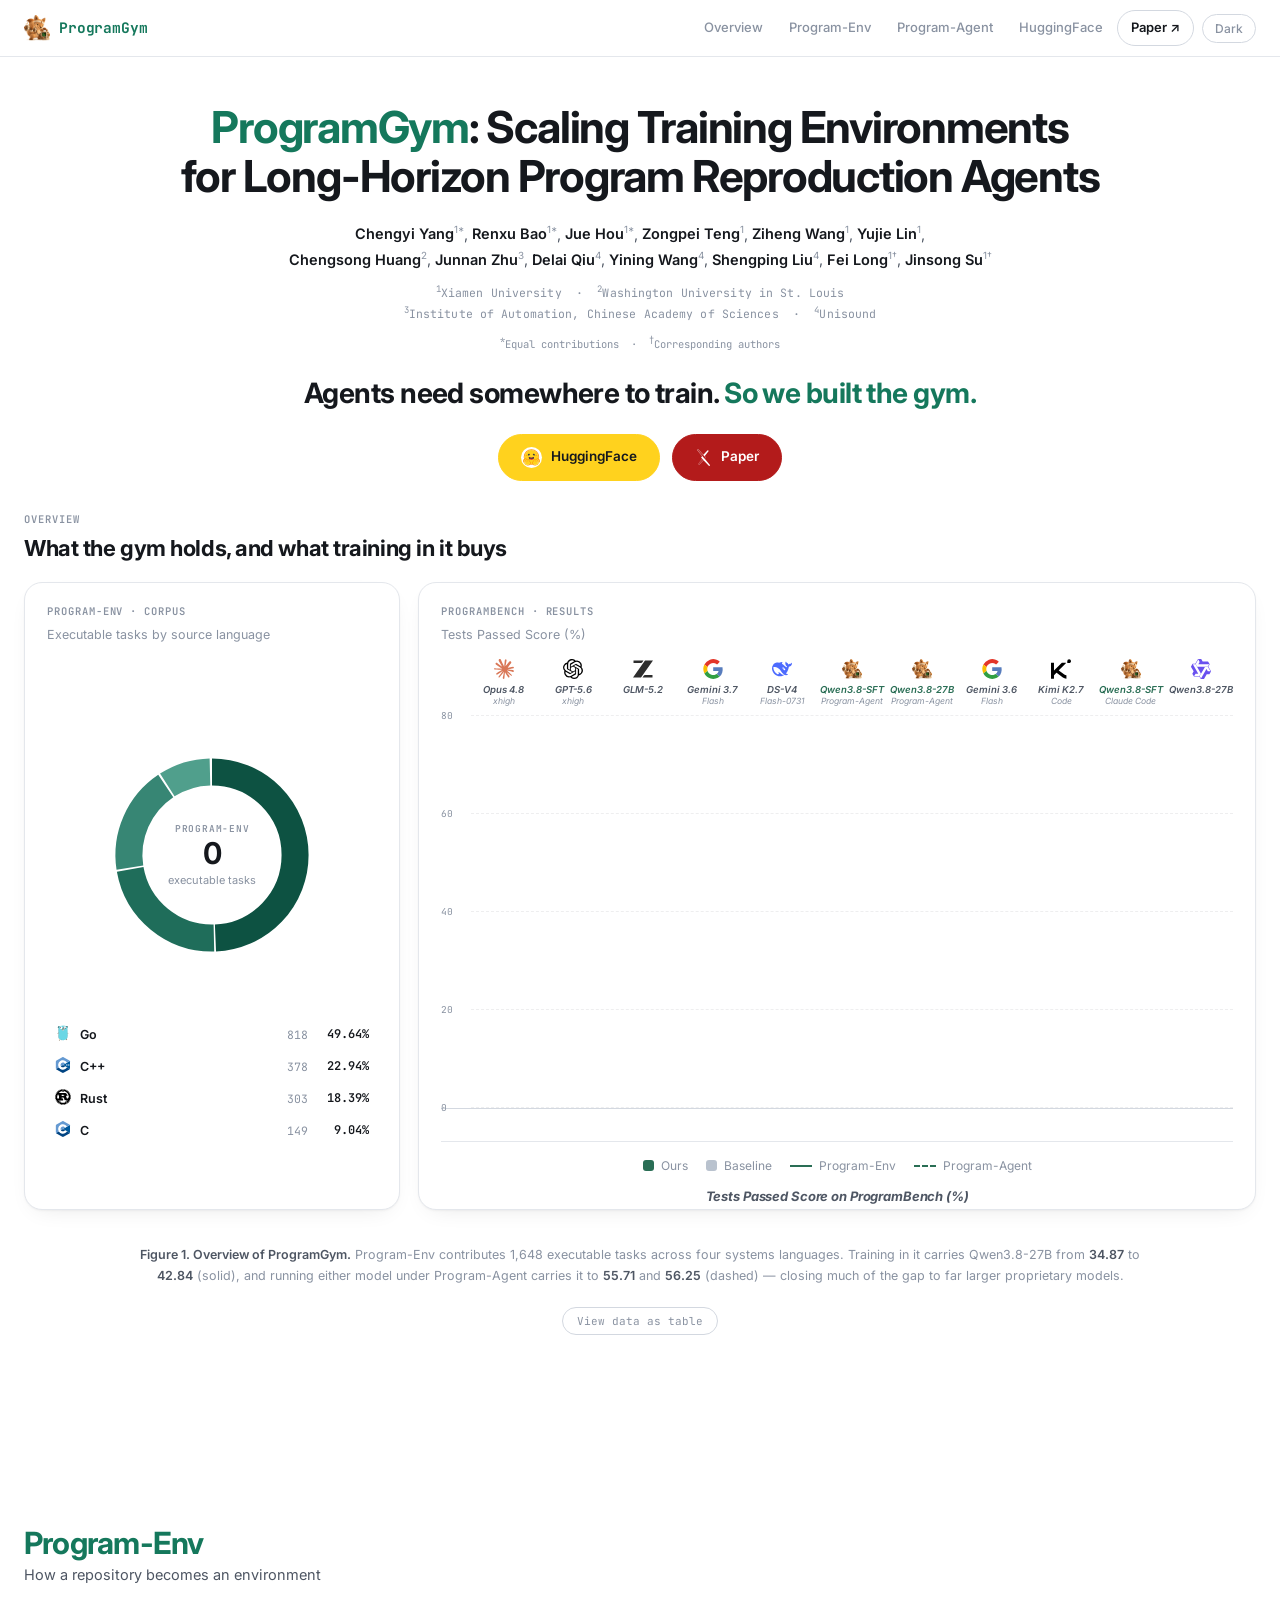
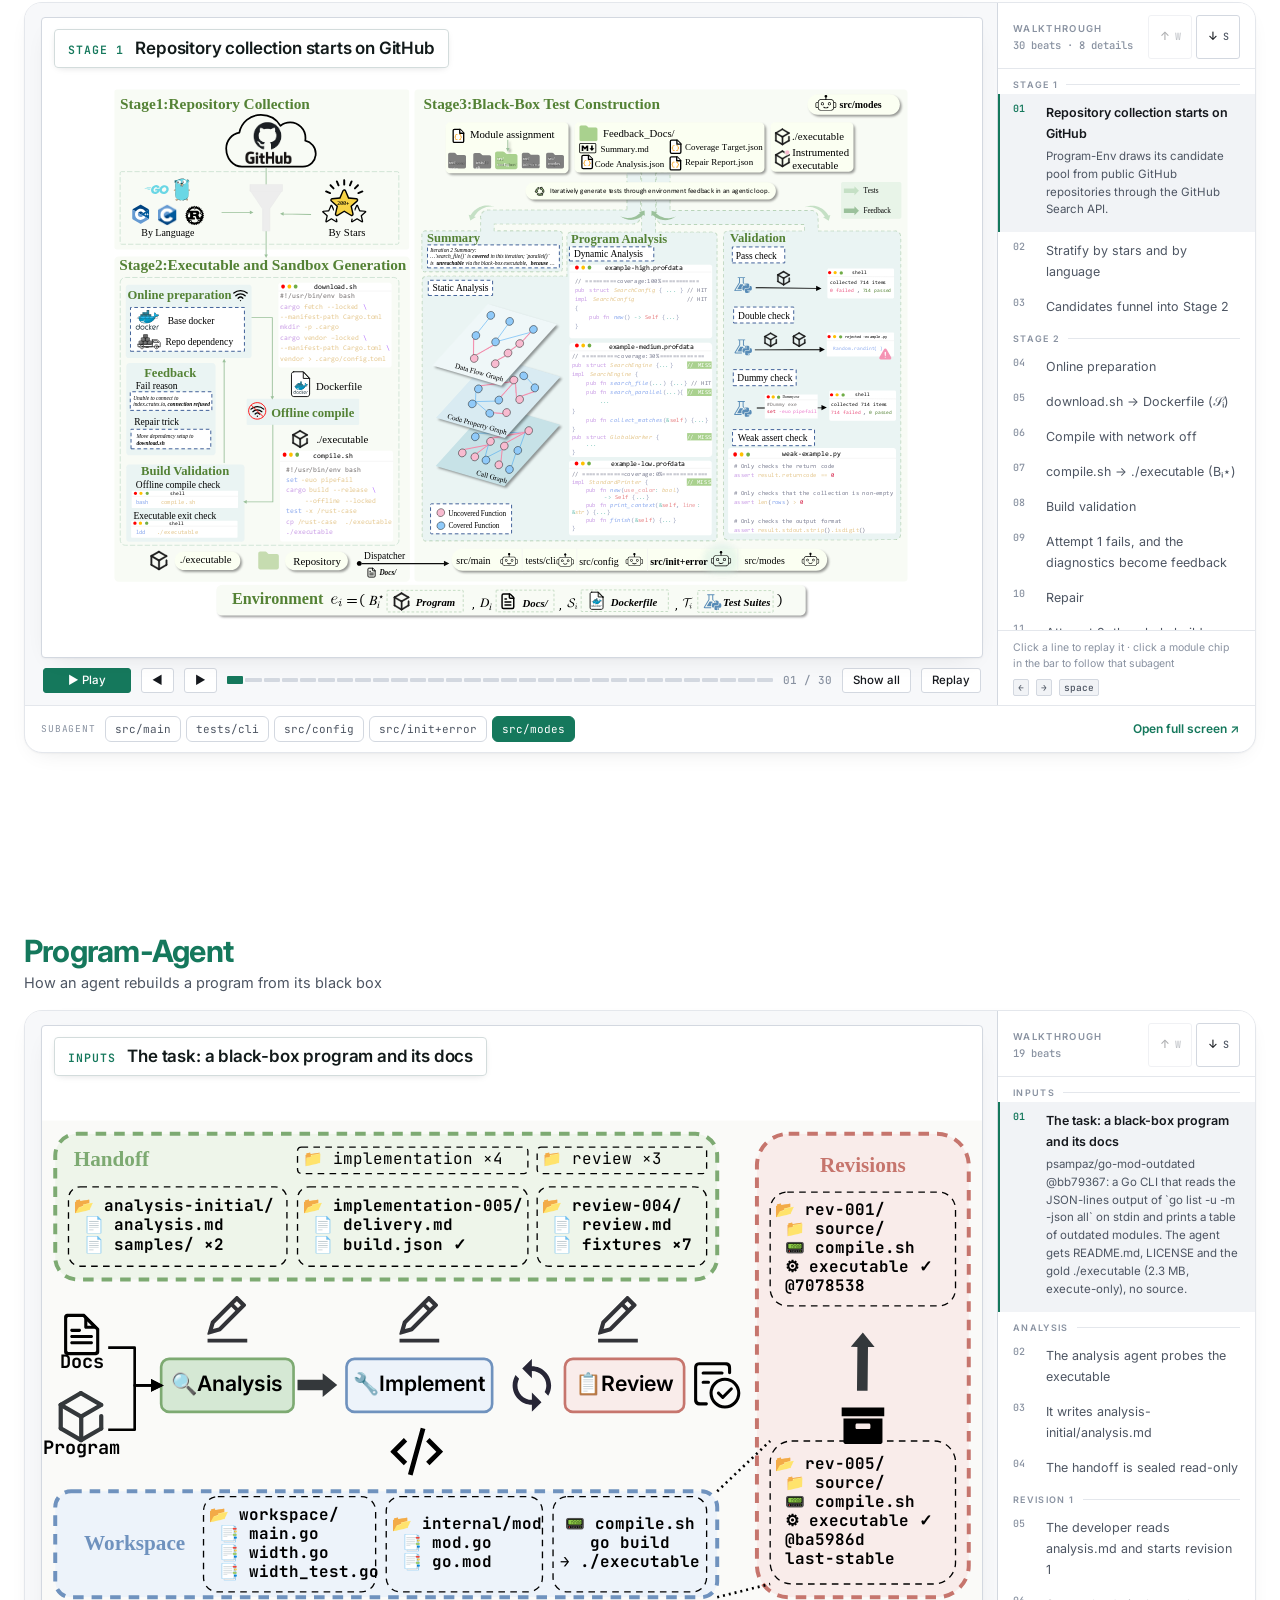
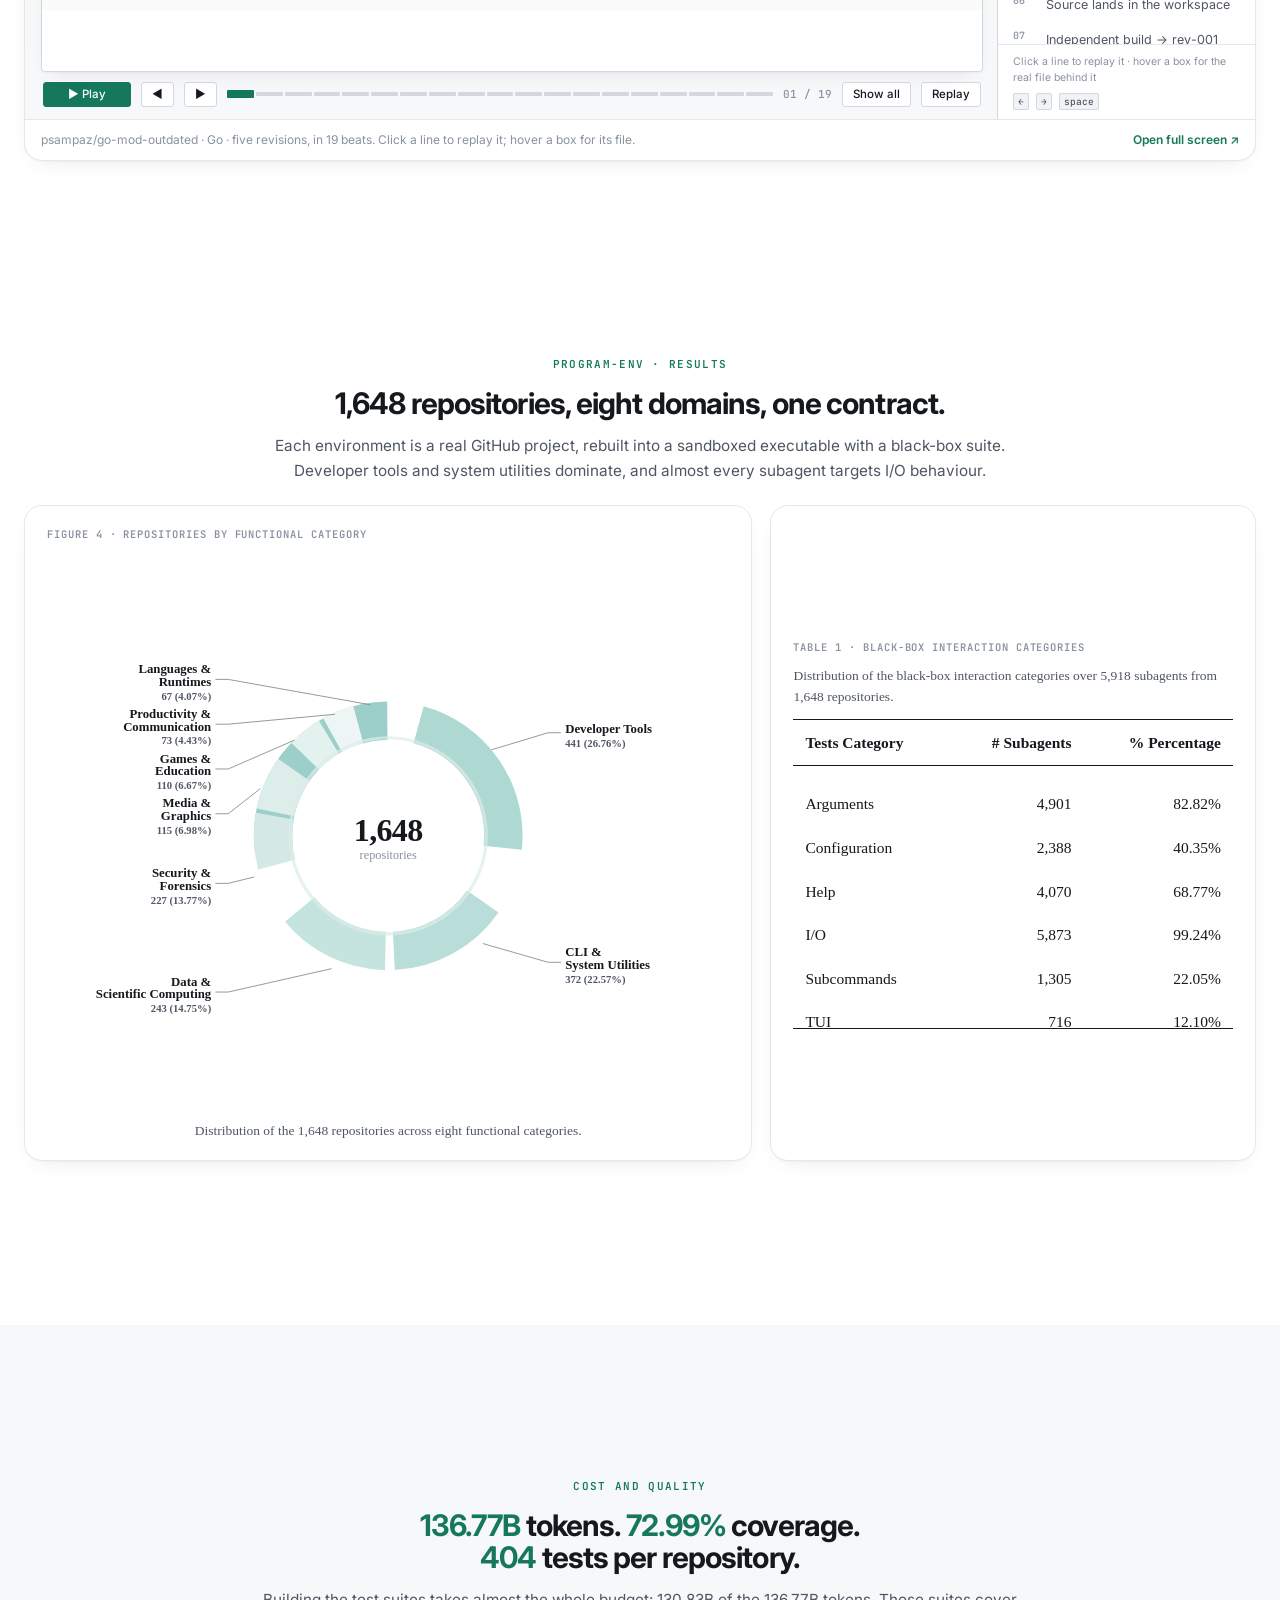
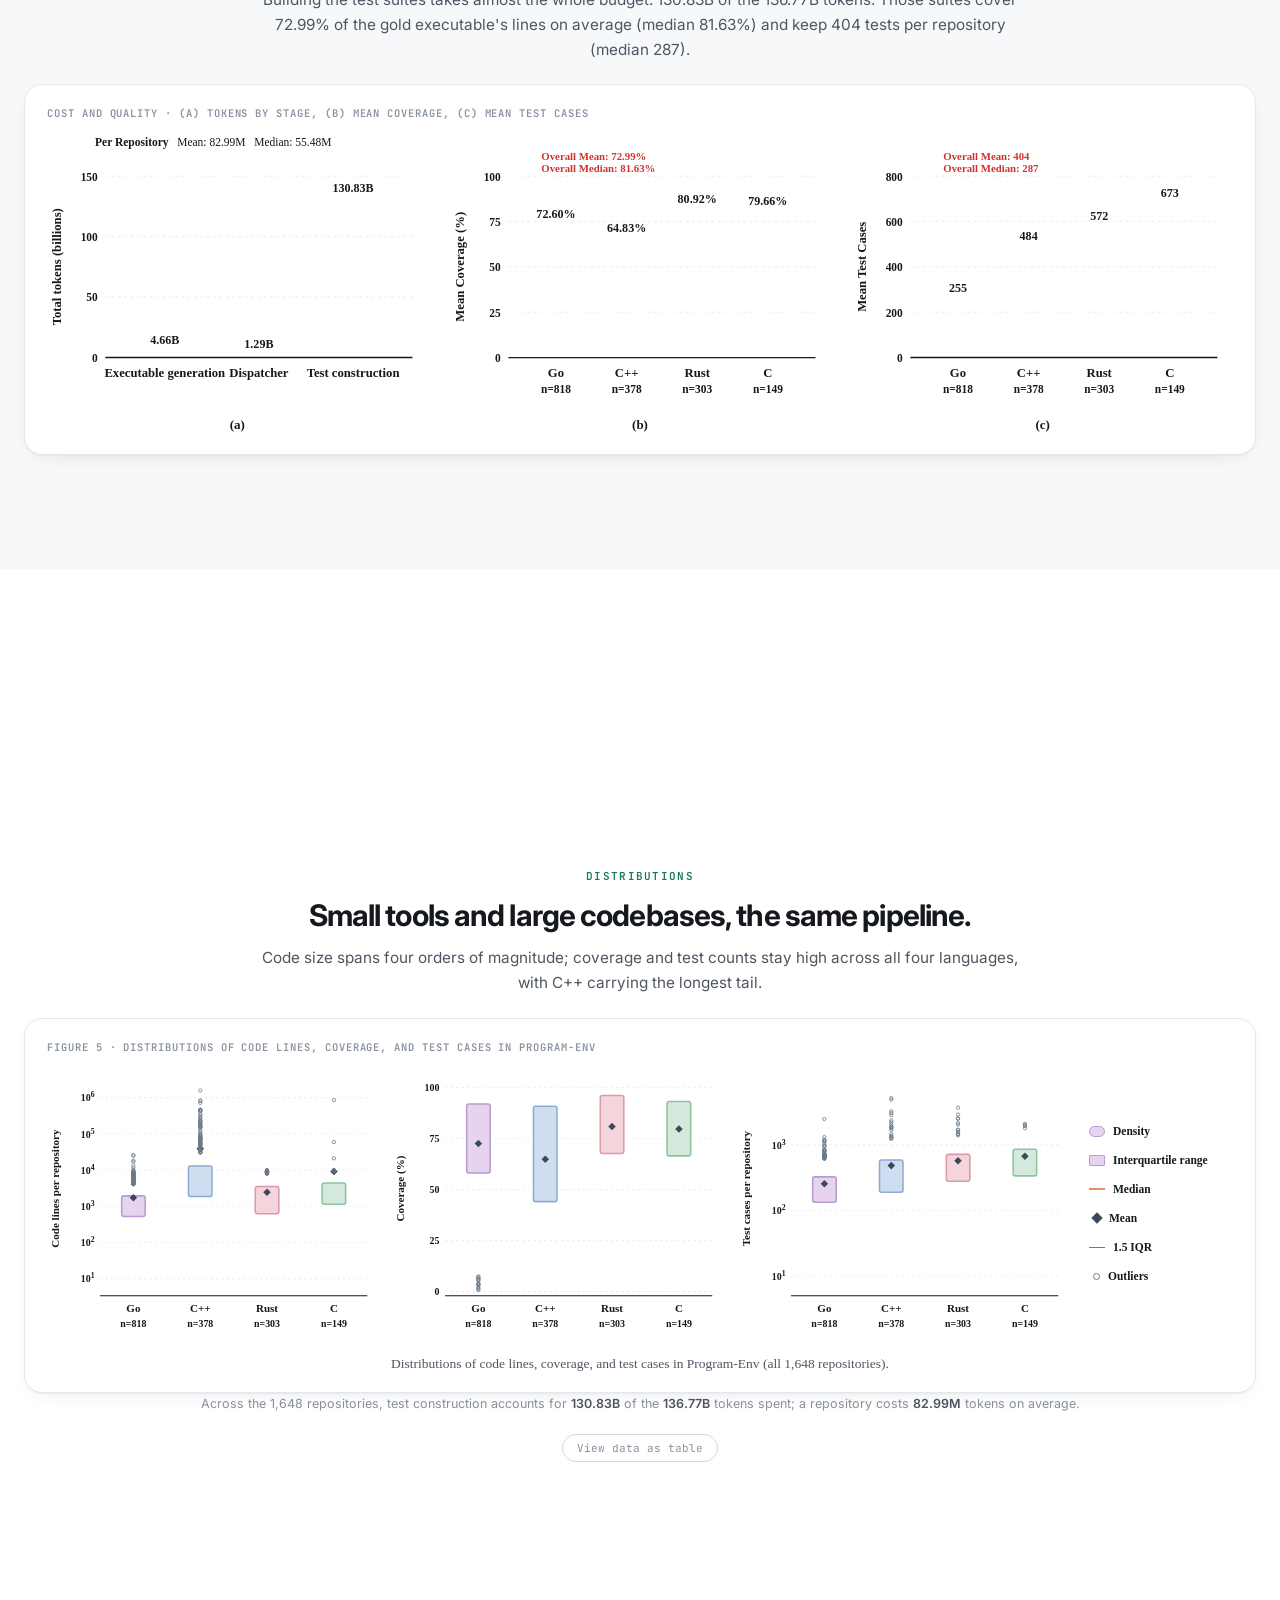
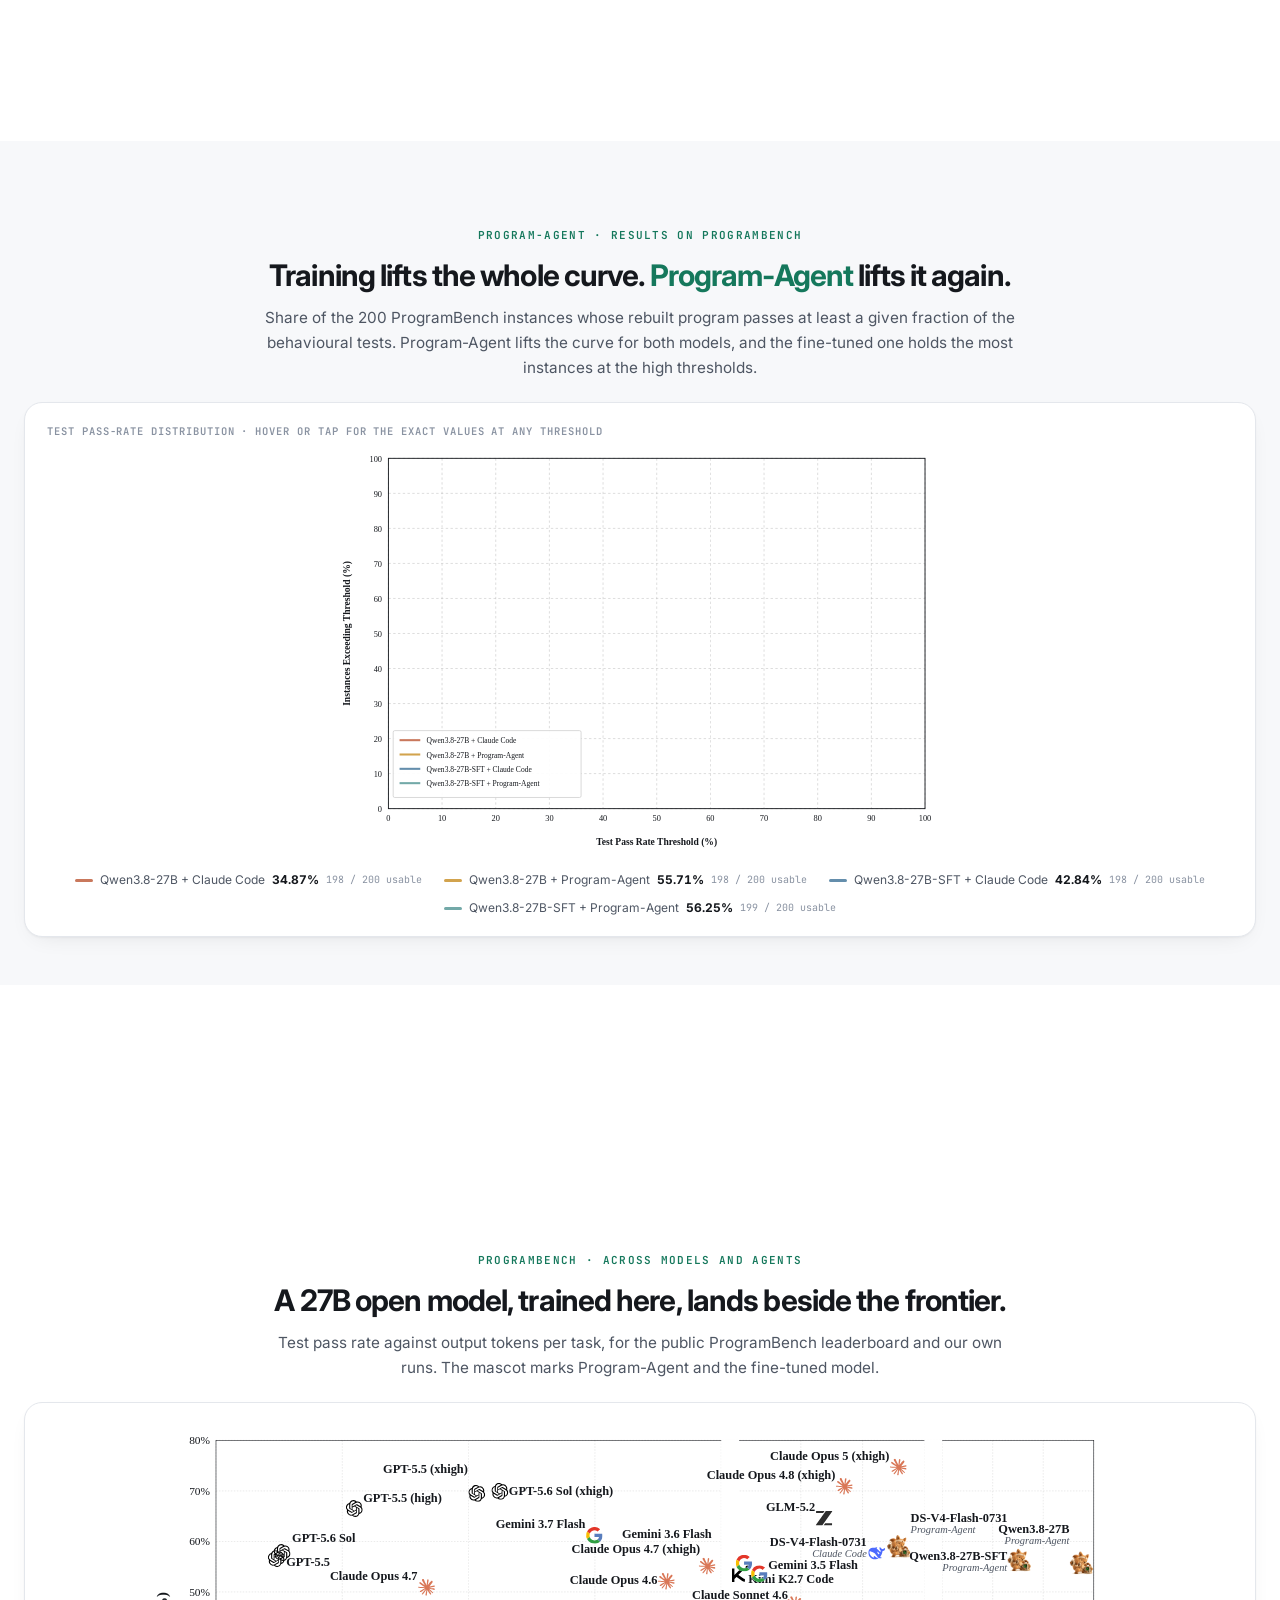
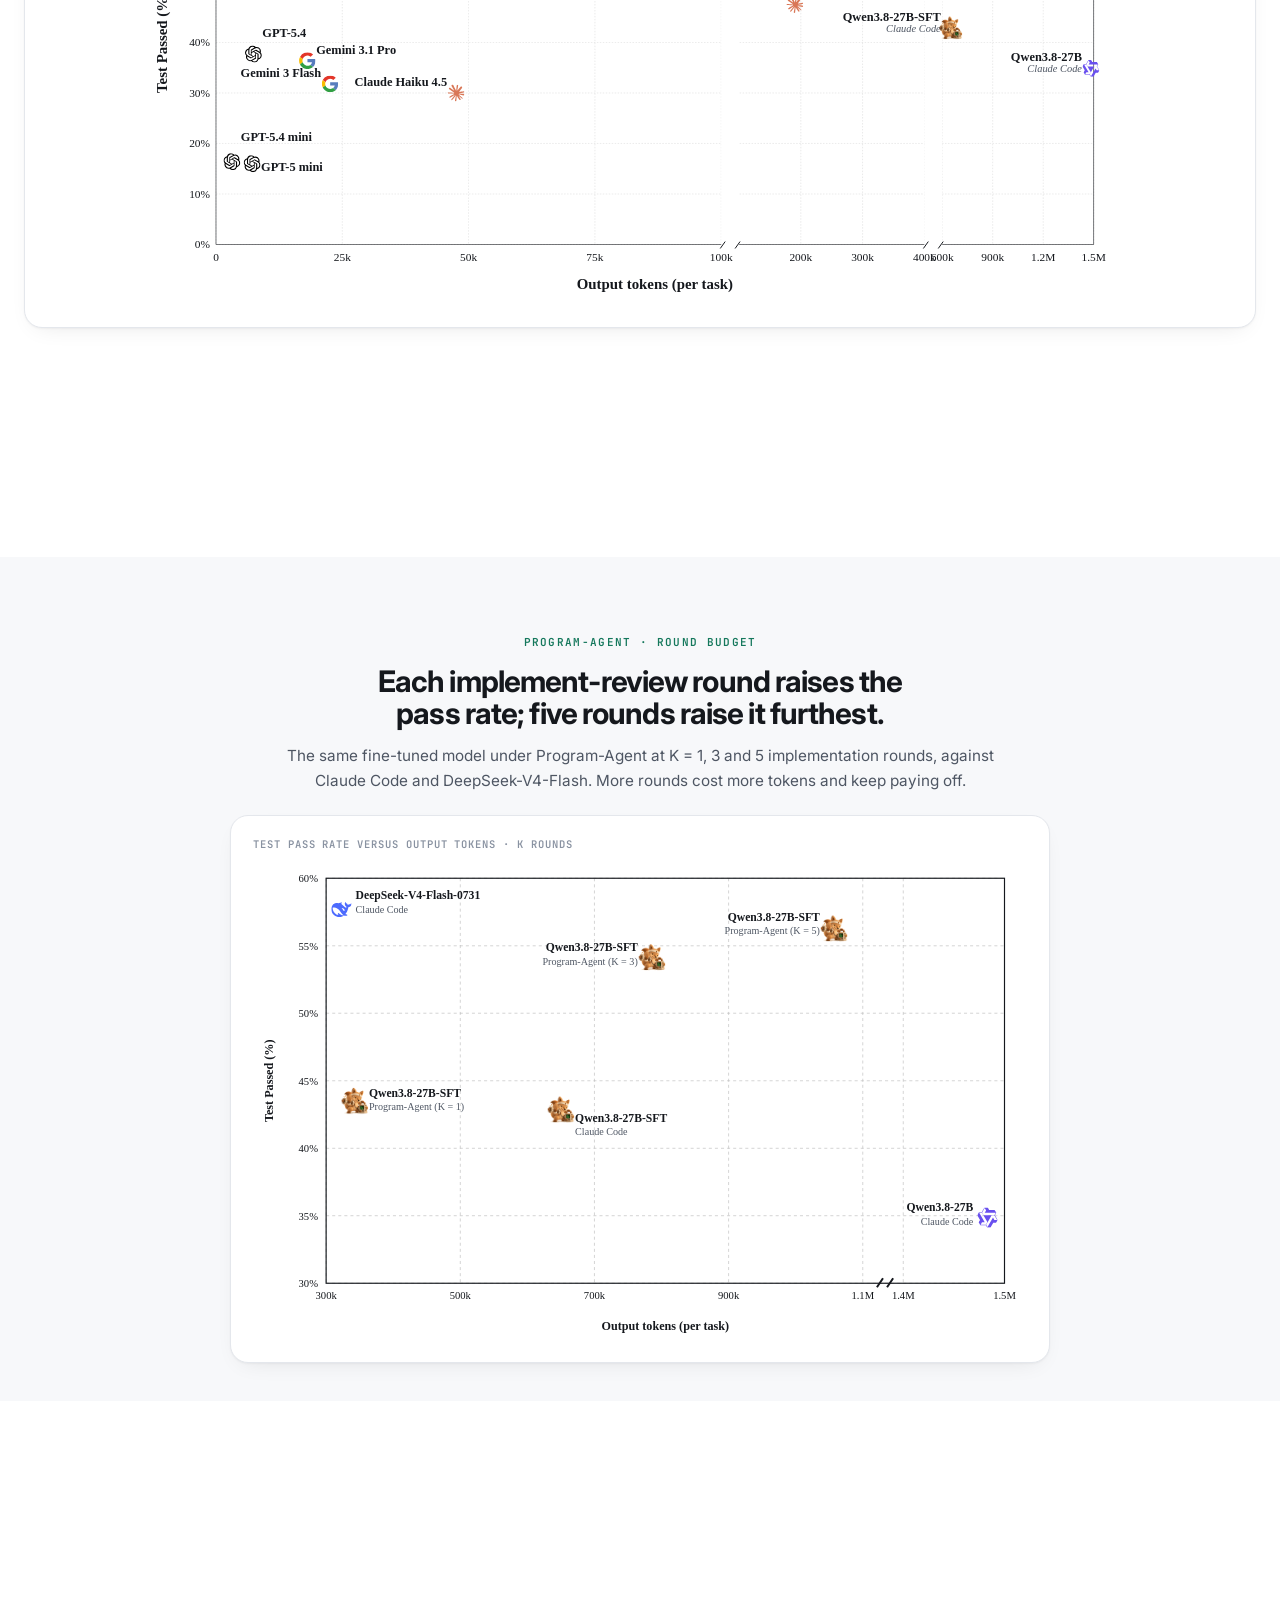
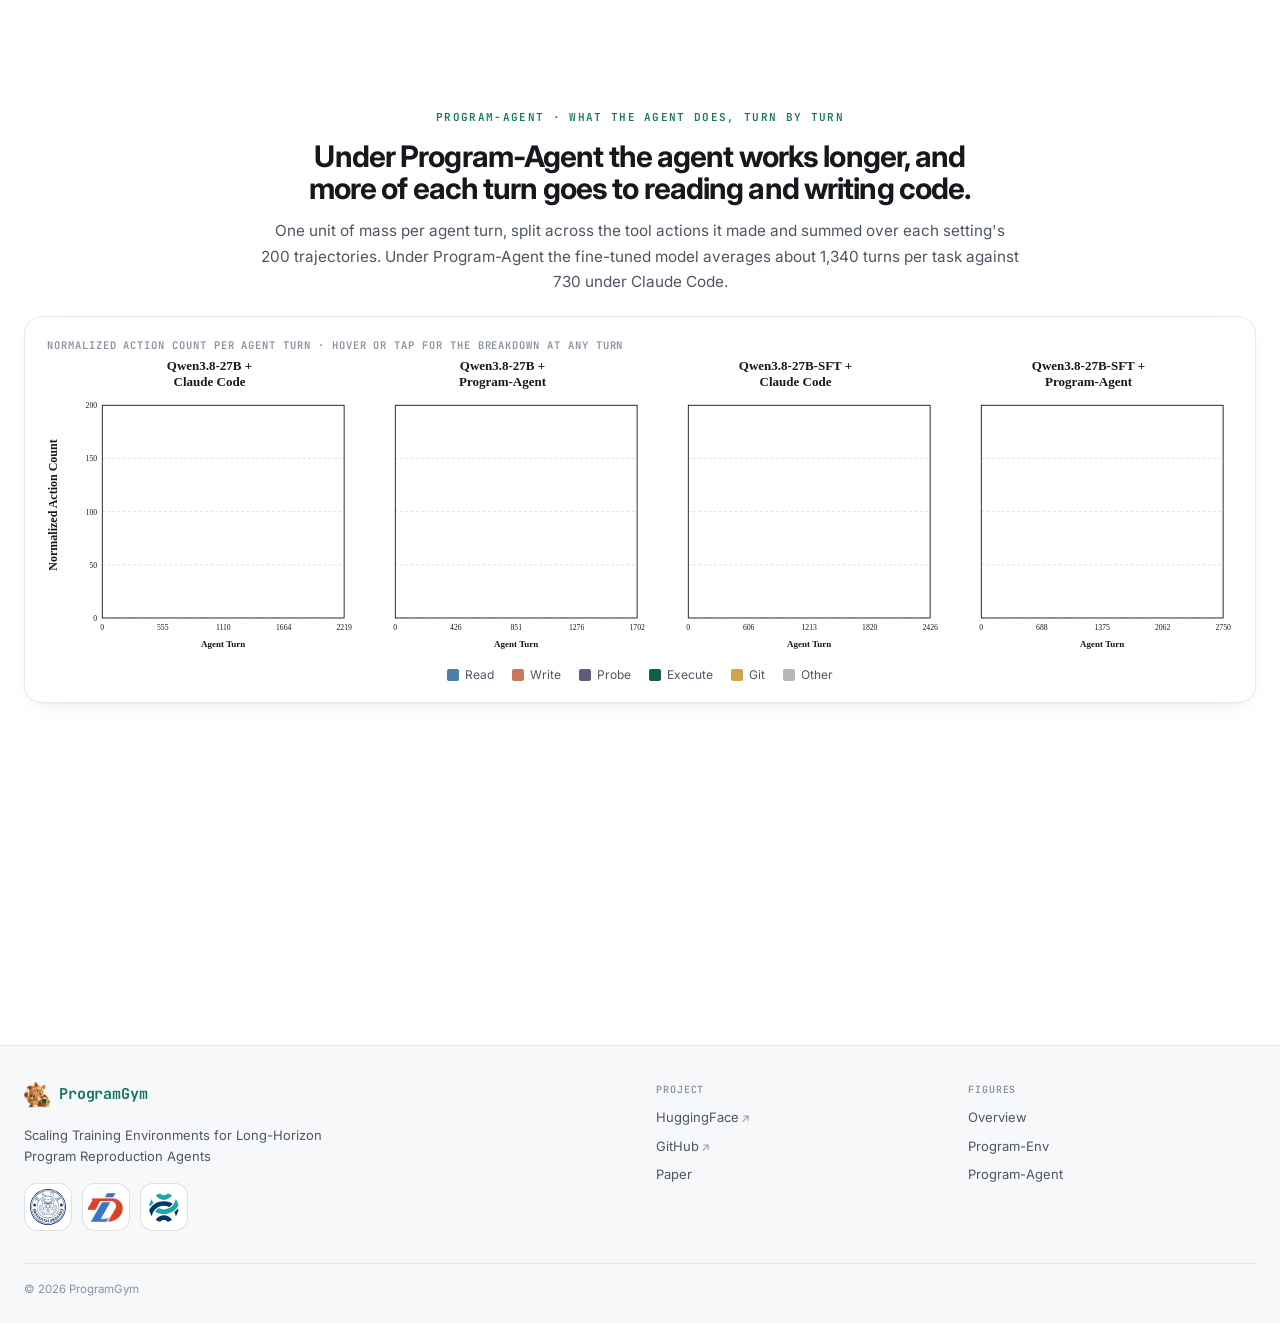
==== commit a0dad693: "Cost subtitle leads with the finding; the metric takes the paper's name The cost subtitle was reciti" ====
--- a/index.html
+++ b/index.html
@@ -242,8 +242,8 @@
     </div>
 
     <div class="vpanel rise" id="barPanel" style="--d:.16s">
-      <div class="vtitle">ProgramBench &middot; Tests Passed</div>
-      <div class="vsub">Share of behavioural tests passed (%)</div>
+      <div class="vtitle">ProgramBench &middot; Results</div>
+      <div class="vsub">Tests Passed Score (%)</div>
 
       <div class="barchart">
         <div class="bhead">
@@ -454,7 +454,7 @@
     <div class="page-in">
       <div class="page-head reveal"><span class="eyebrow">Cost and quality</span>
         <h2><b>136.77B</b> tokens. <b>72.99%</b> coverage. <b>404</b> tests per repository.</h2>
-        <p>Test construction takes 130.83B of those tokens. What it buys covers 72.99% of the gold executable's lines on average (median 81.63%), at 404 retained tests per repository (median 287).</p></div>
+        <p>Building the test suites takes almost the whole budget: 130.83B of the 136.77B tokens. Those suites cover 72.99% of the gold executable's lines on average (median 81.63%) and keep 404 tests per repository (median 287).</p></div>
 
   <div class="vpanel rise" id="envTokPanel" style="--d:.06s">
     <div class="vtitle">Cost and quality &middot; (a) tokens by stage, (b) mean coverage, (c) mean test cases</div>
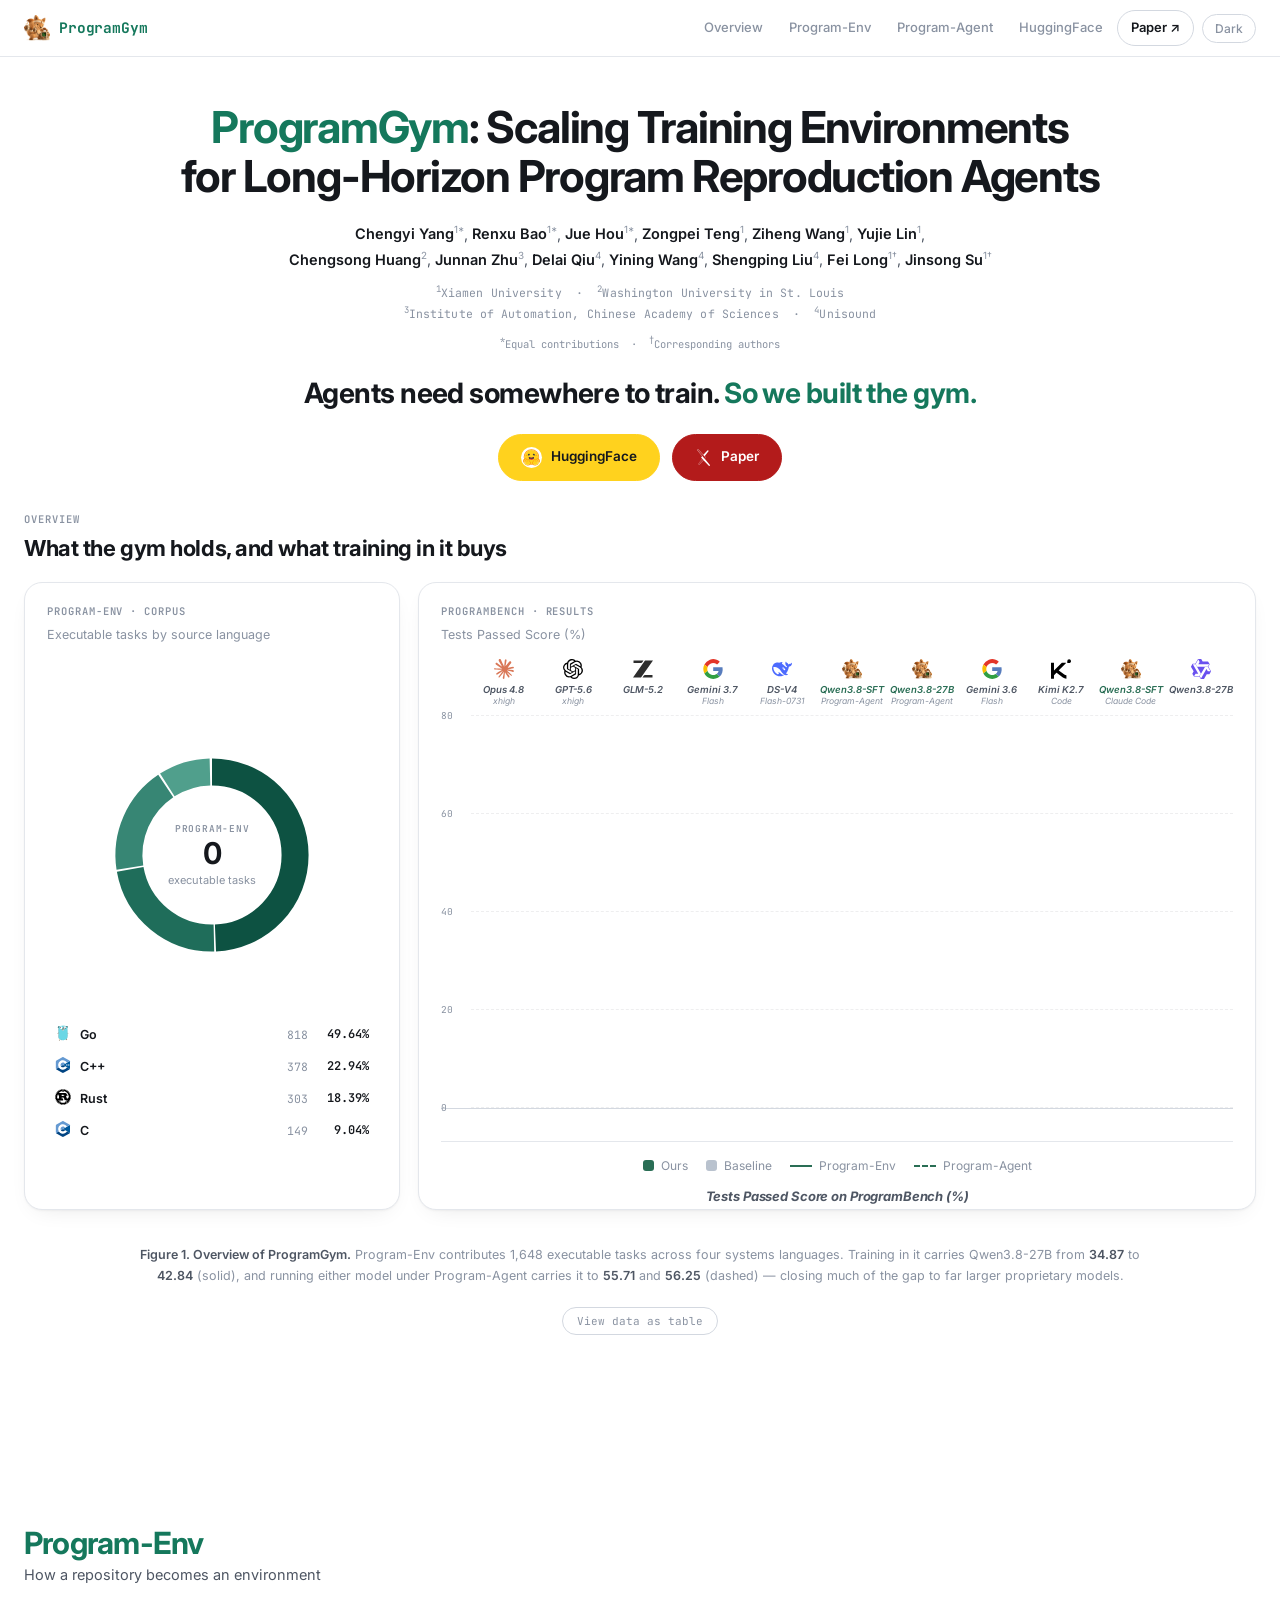
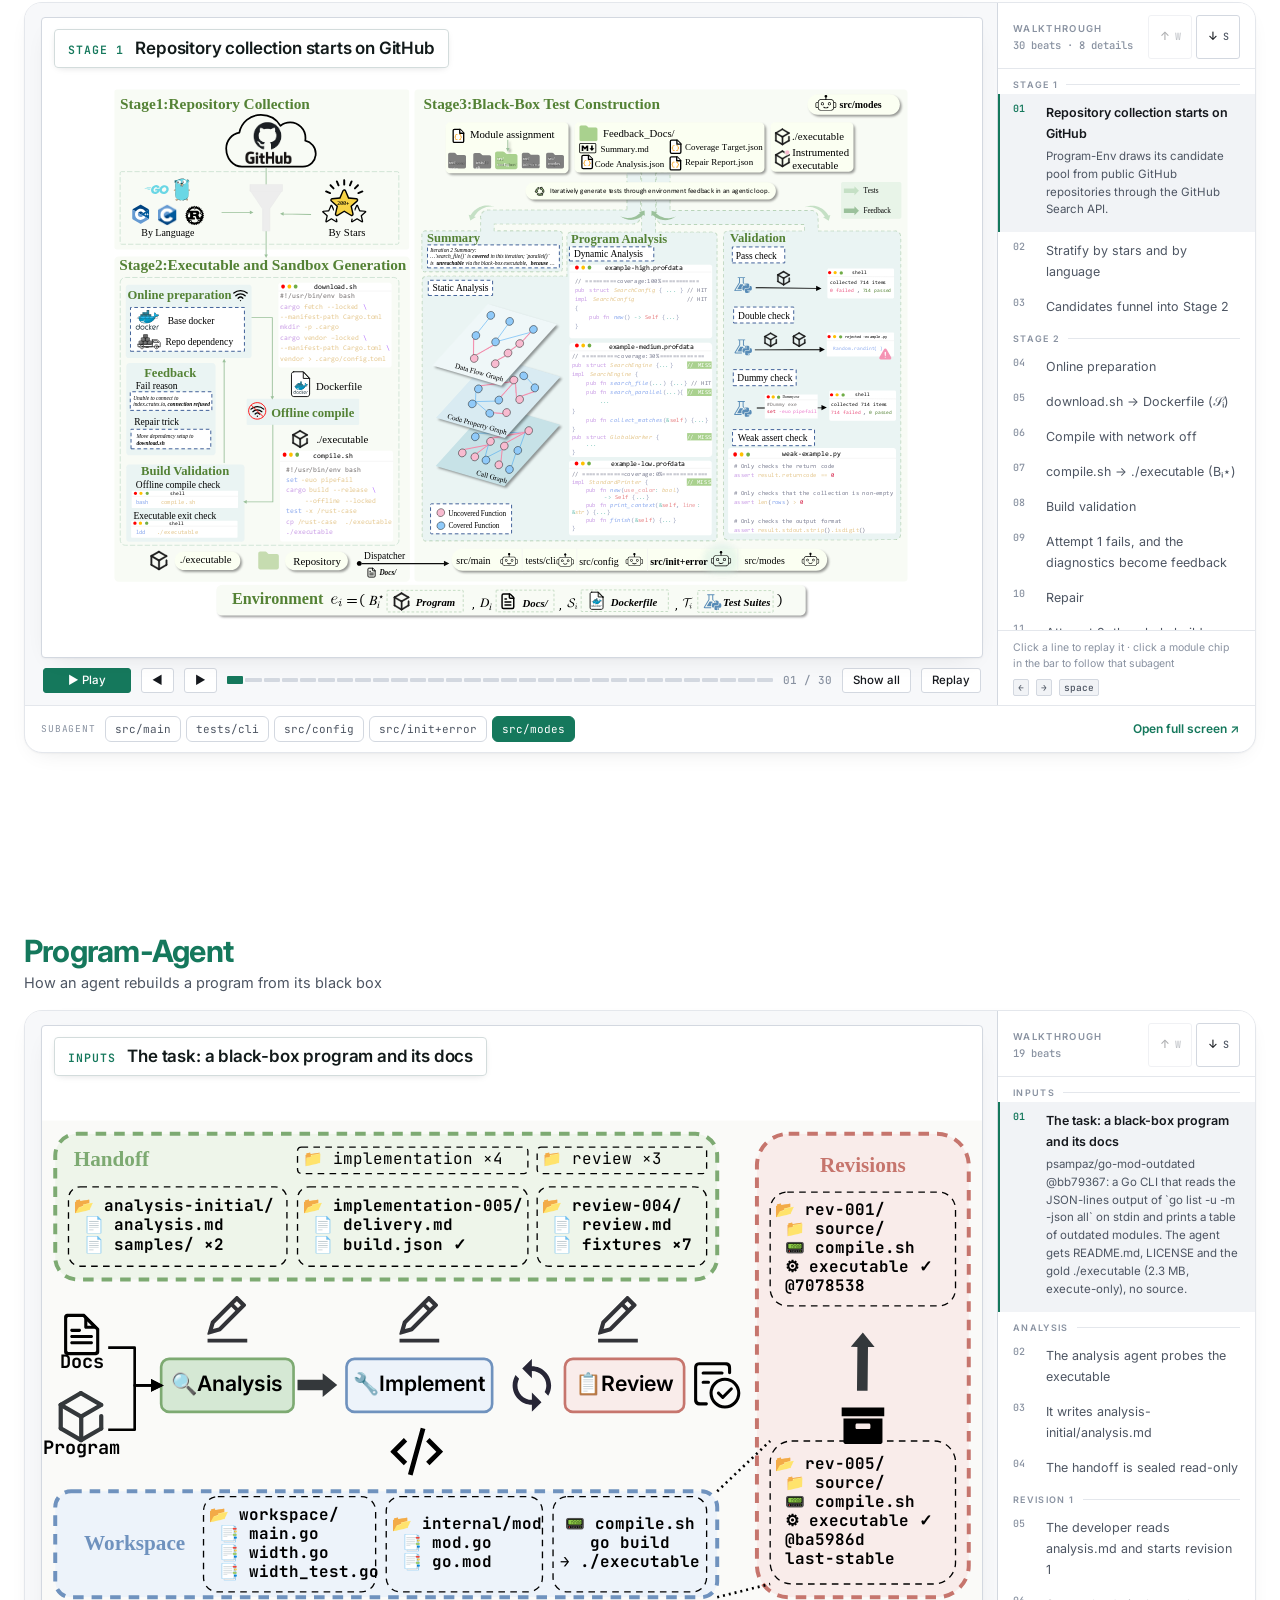
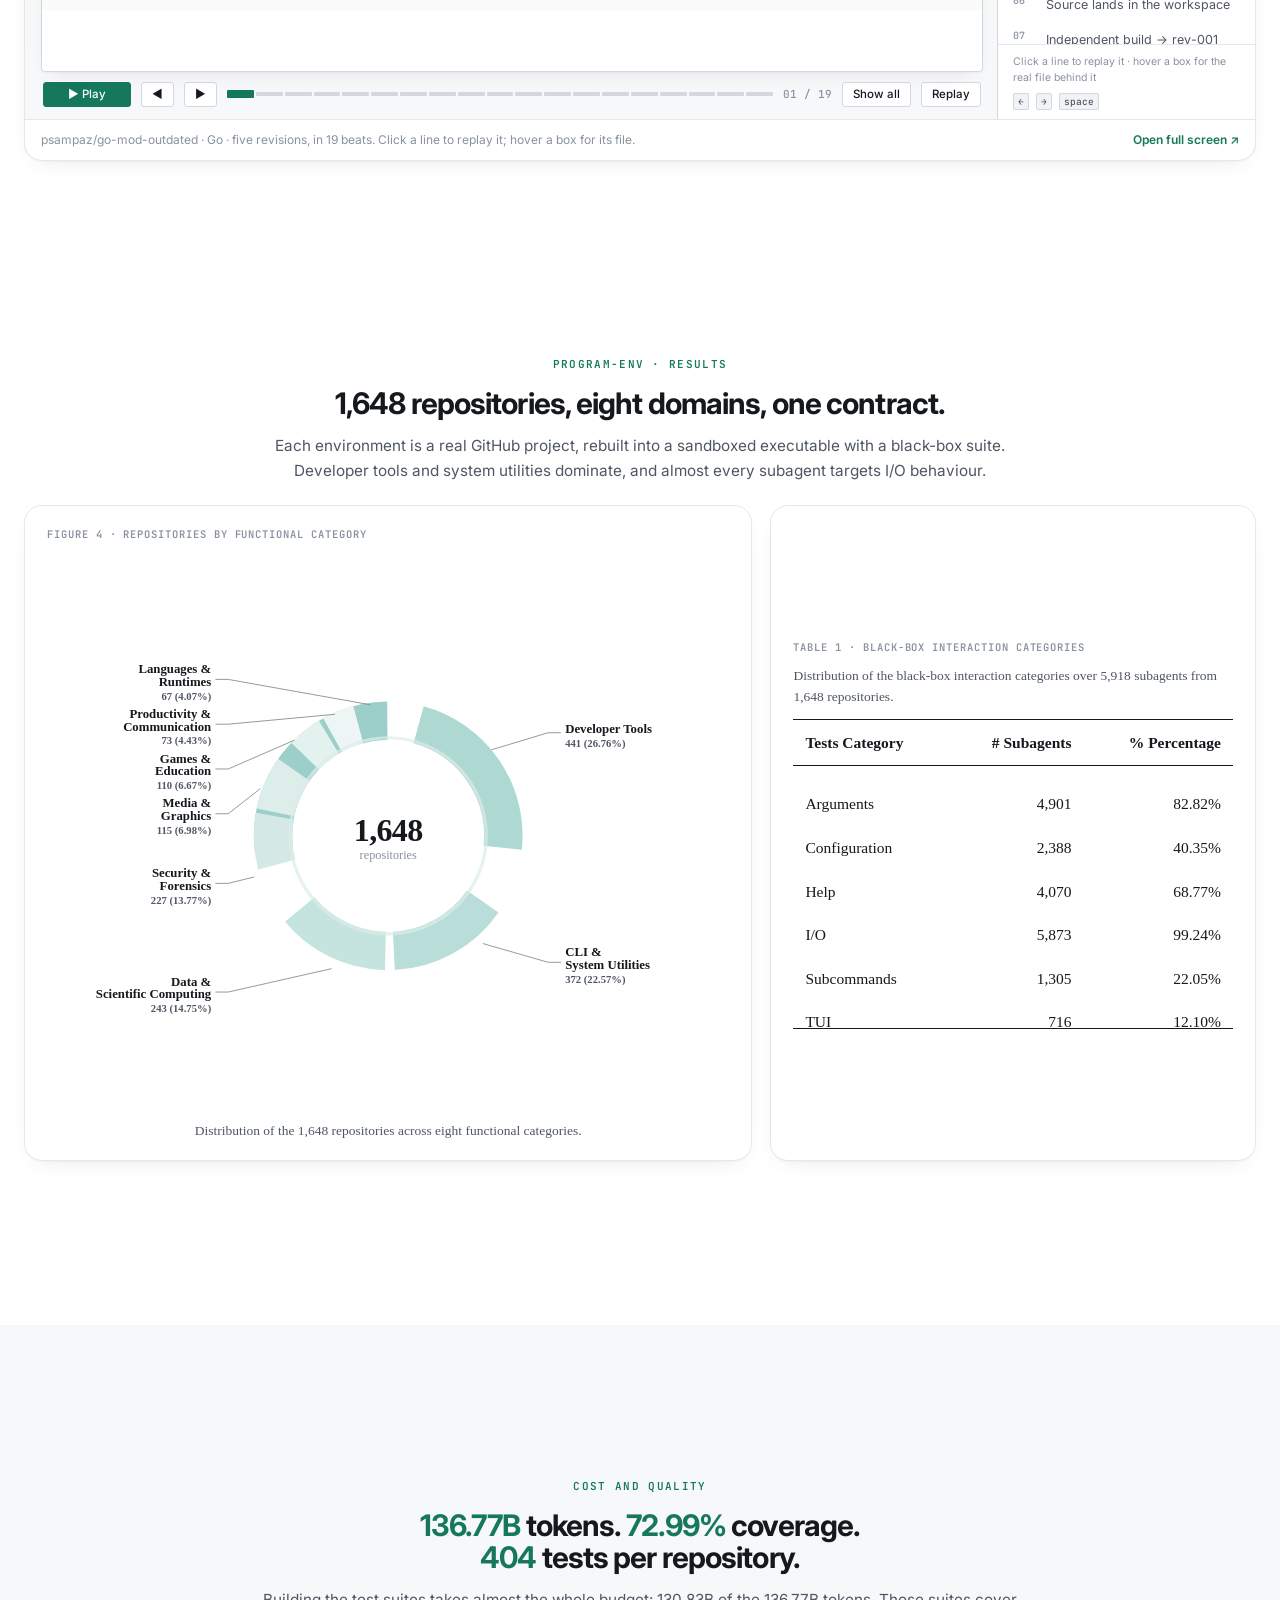
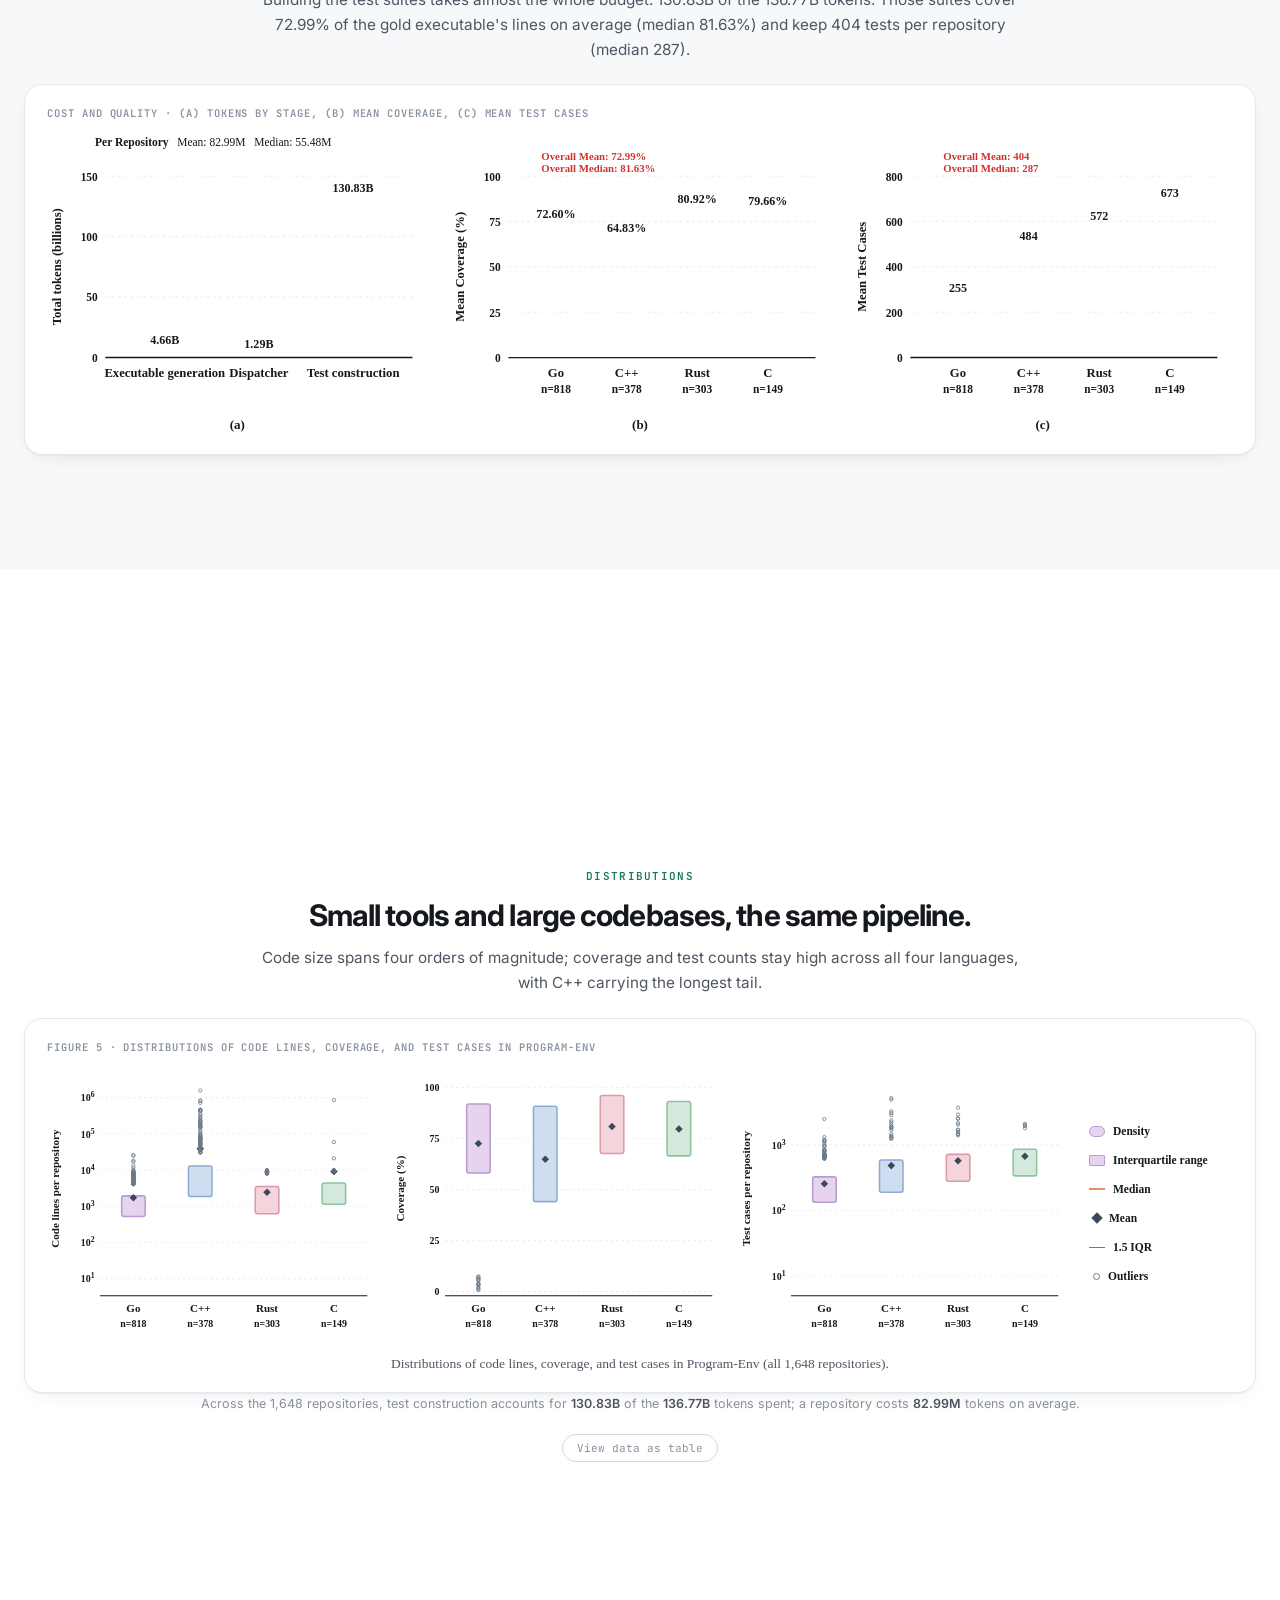
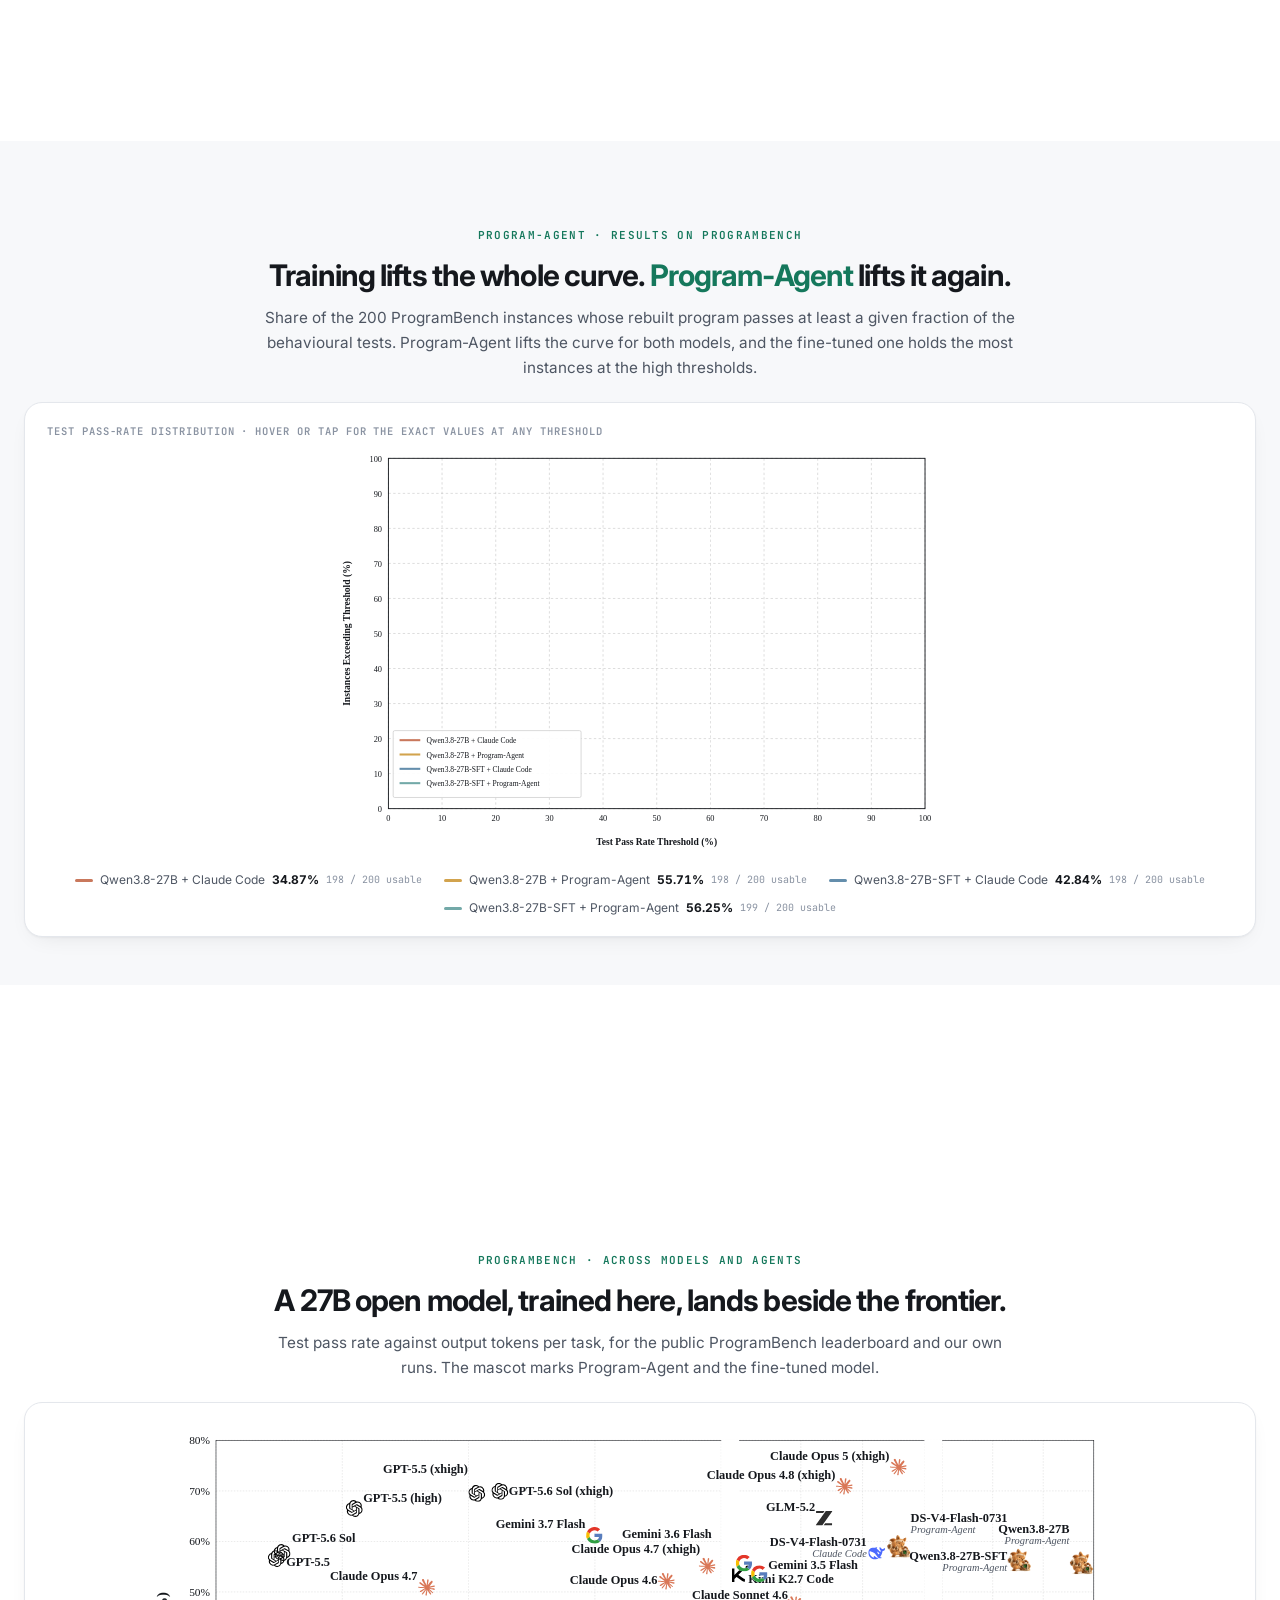
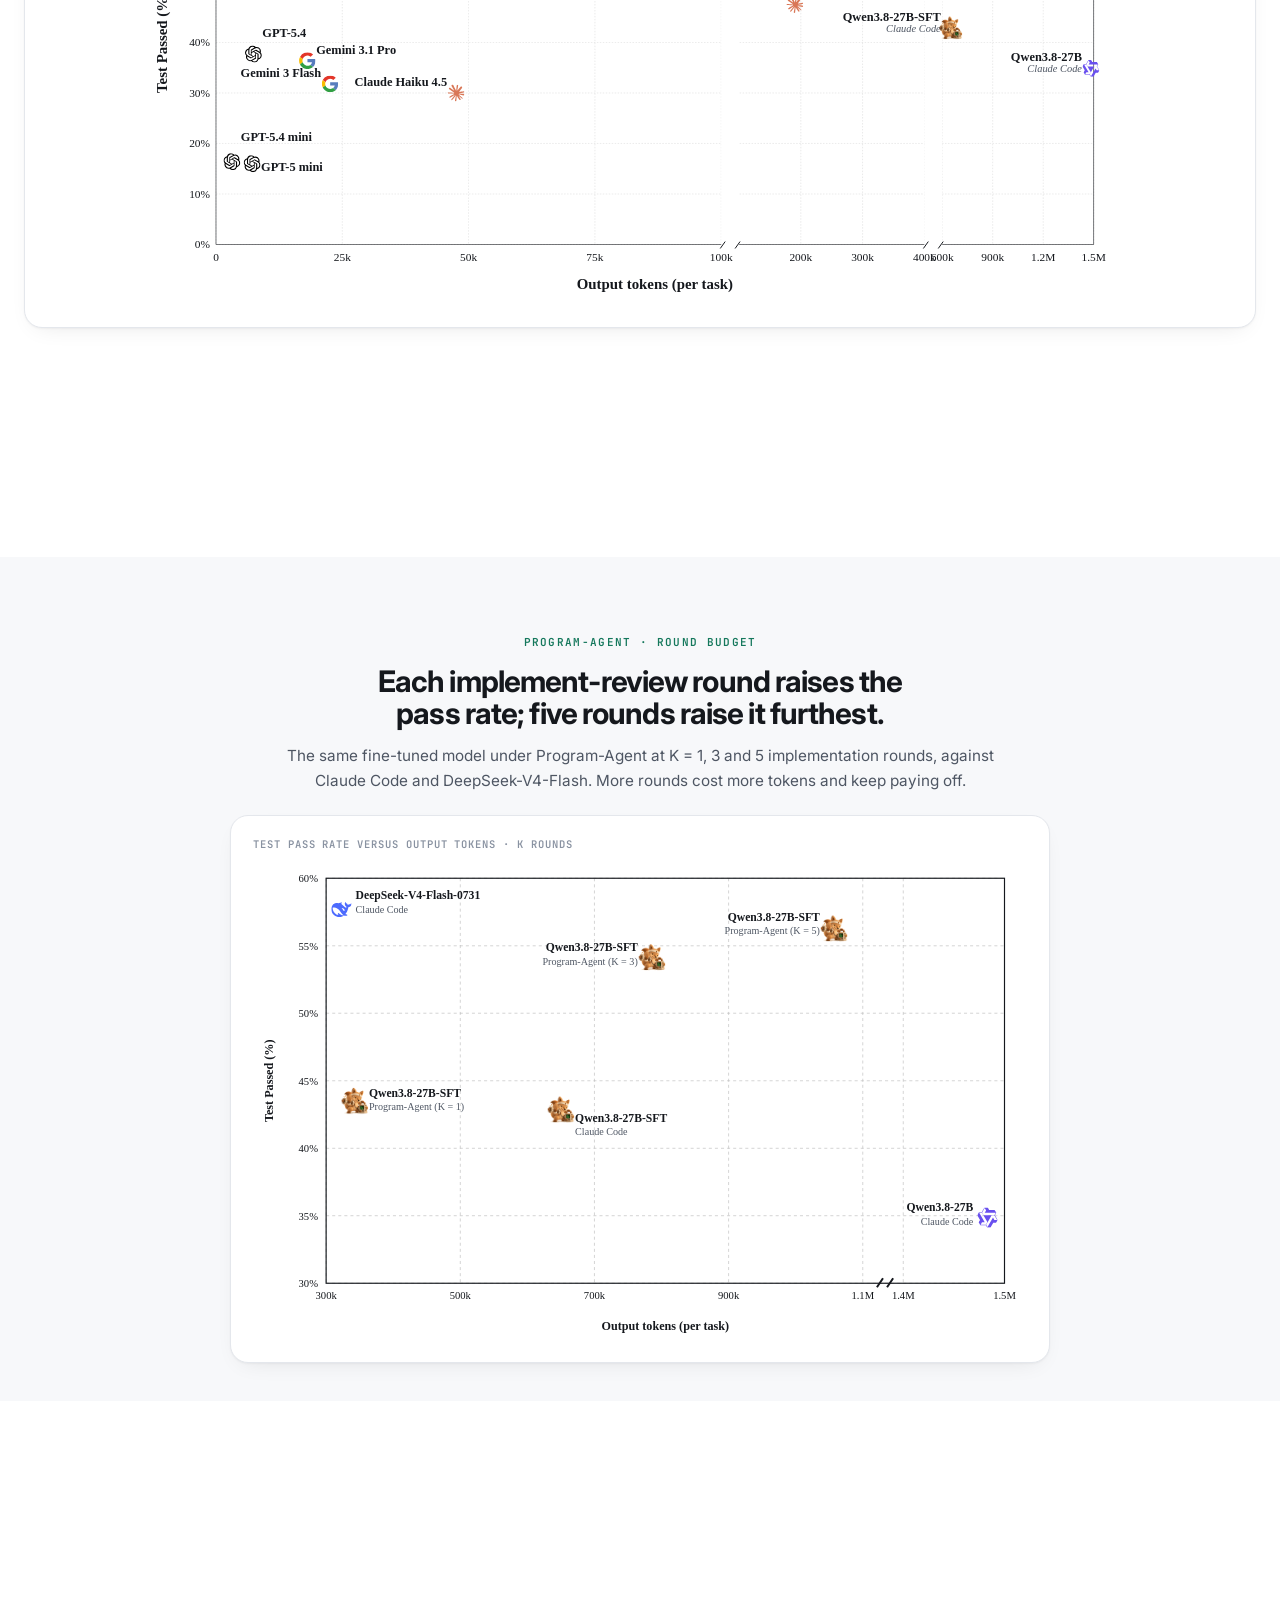
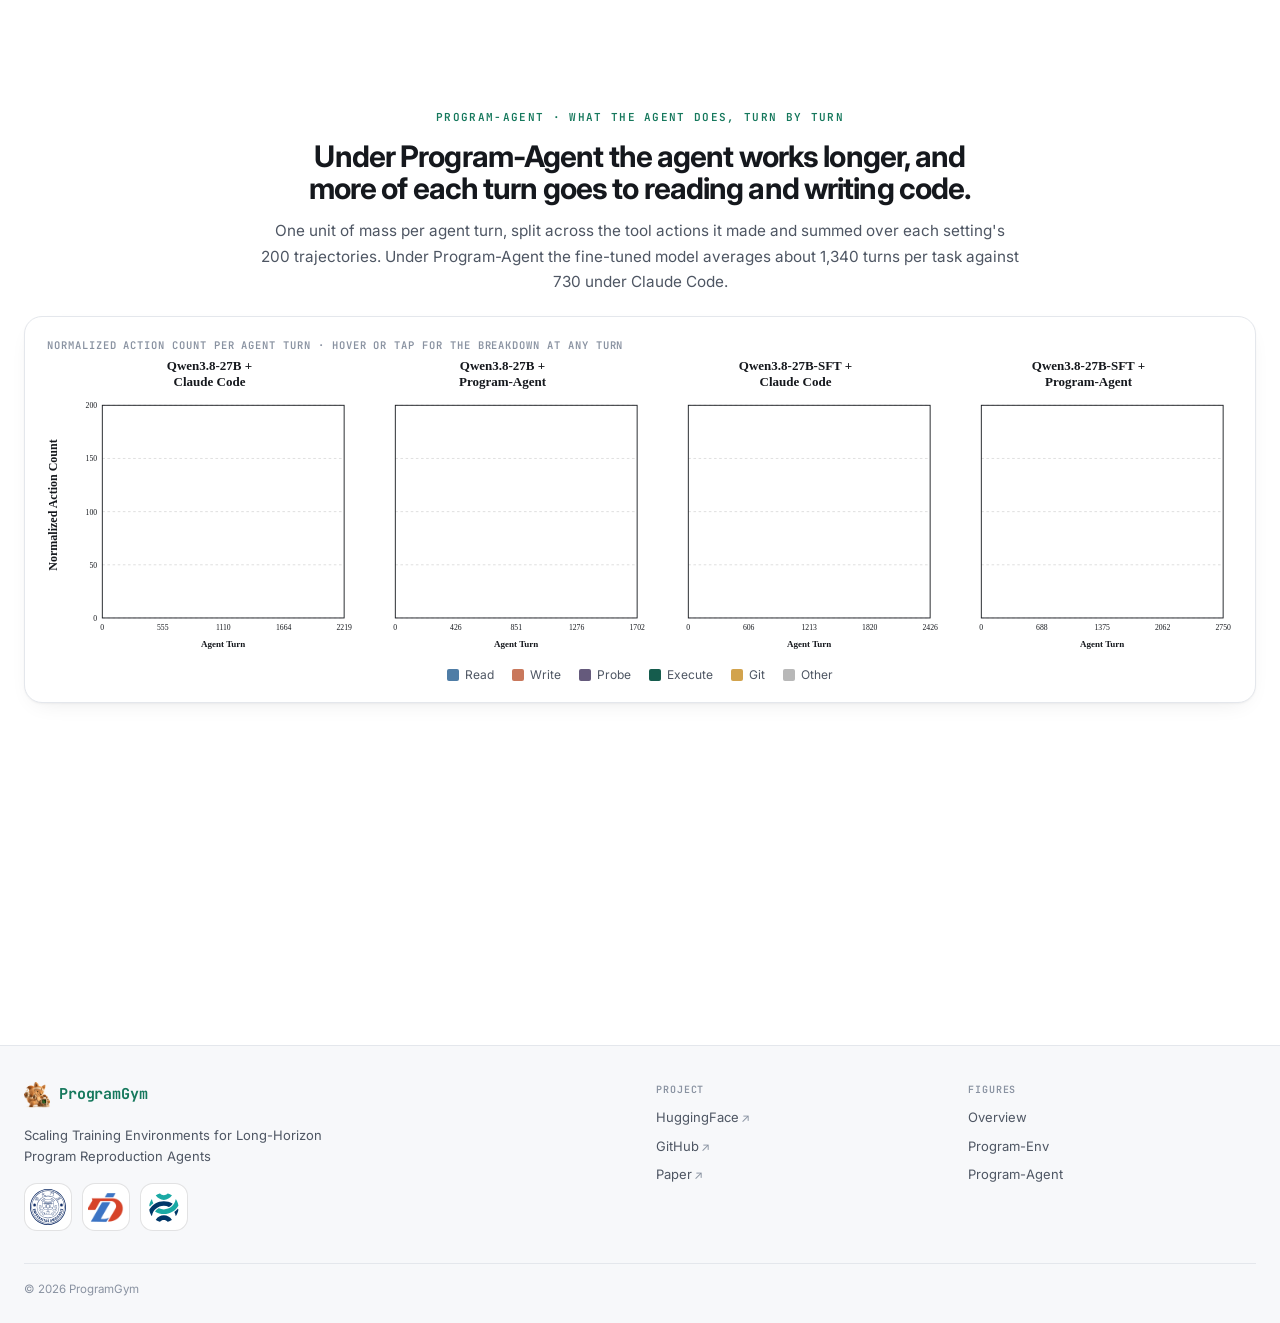
==== commit 2a949342: "Link Paper buttons to the published arXiv PDF" ====
--- a/index.html
+++ b/index.html
@@ -111,7 +111,7 @@
       <a href="#pipeline" class="hide-s">Program-Env</a>
       <a href="#agent" class="hide-s">Program-Agent</a>
       <a href="https://huggingface.co/programgym" class="hide-s">HuggingFace</a>
-      <a href="#" class="navbtn" data-paper>Paper &#8599;</a>
+      <a href="https://arxiv.org/pdf/2610.13395" class="navbtn" data-paper target="_blank" rel="noopener">Paper &#8599;</a>
       <button class="tbtn" id="themeBtn" aria-label="Toggle colour theme">Dark</button>
     </nav>
   </div>
@@ -154,7 +154,7 @@
         <svg class="bicon" viewBox="0 0 24 24" fill="currentColor" aria-hidden="true"><use href="#ic-huggingface"></use></svg>
         HuggingFace
       </a>
-      <a class="btn-hero paper" href="#" data-paper>
+      <a class="btn-hero paper" href="https://arxiv.org/pdf/2610.13395" data-paper target="_blank" rel="noopener">
         <svg class="bicon" viewBox="0 0 24 24" fill="currentColor" aria-hidden="true"><use href="#ic-arxiv"></use></svg>
         Paper
       </a>
@@ -684,7 +684,7 @@
           <span class="foot-h">Project</span>
           <a href="https://huggingface.co/programgym" target="_blank" rel="noopener">HuggingFace</a>
           <a href="https://github.com/programgym" target="_blank" rel="noopener">GitHub</a>
-          <a href="#" data-paper>Paper</a>
+          <a href="https://arxiv.org/pdf/2610.13395" data-paper target="_blank" rel="noopener">Paper</a>
         </div>
         <div class="foot-col">
           <span class="foot-h">Figures</span>
@@ -1041,13 +1041,6 @@
     fitStages();                       // the table may no longer fit a pinned pane
   });
 
-  /* Paper link is not public yet — say so rather than 404. */
-  document.querySelectorAll('[data-paper]').forEach(function (a) {
-    a.addEventListener('click', function (e) {
-      e.preventDefault();
-      ProgramGymTooltip.show(a, '<span class="t">Paper link coming soon</span>Drop the arXiv URL in and it goes live.', e);
-    });
-  });
 })();
 </script>
 
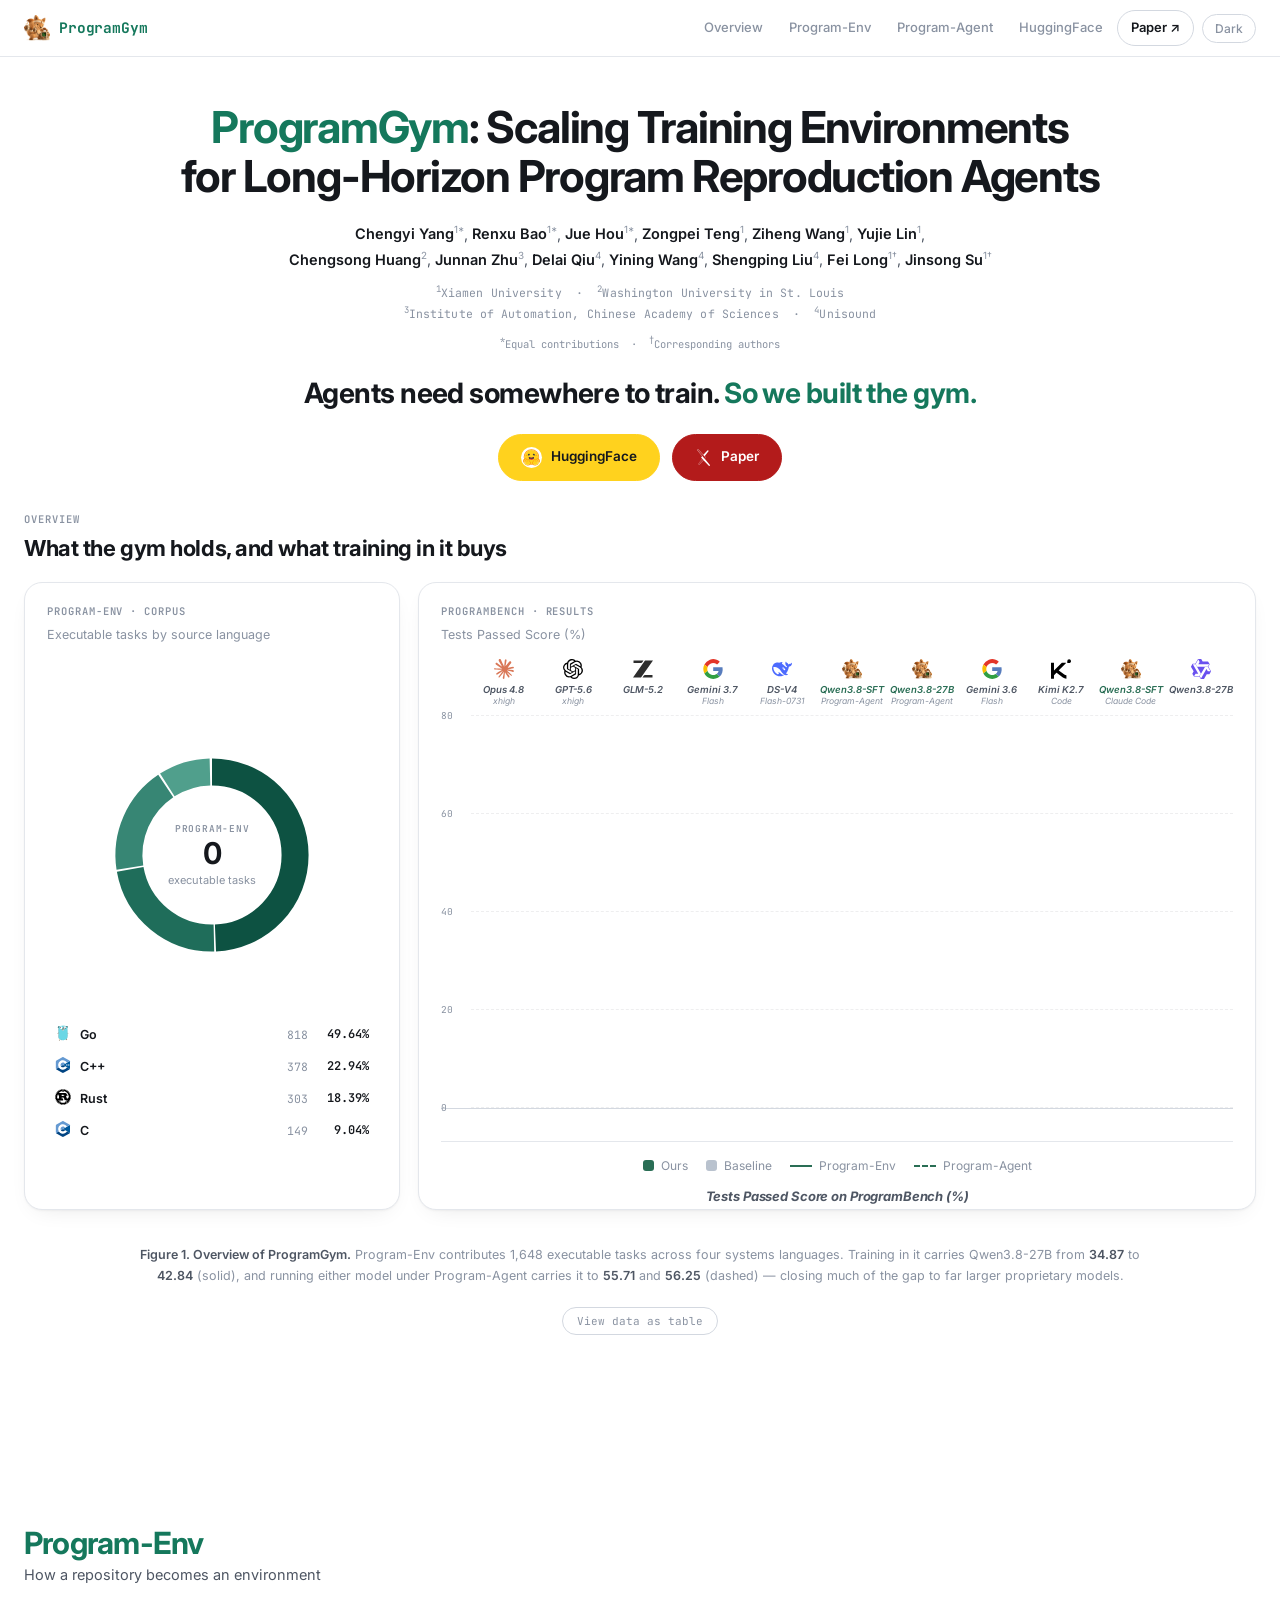
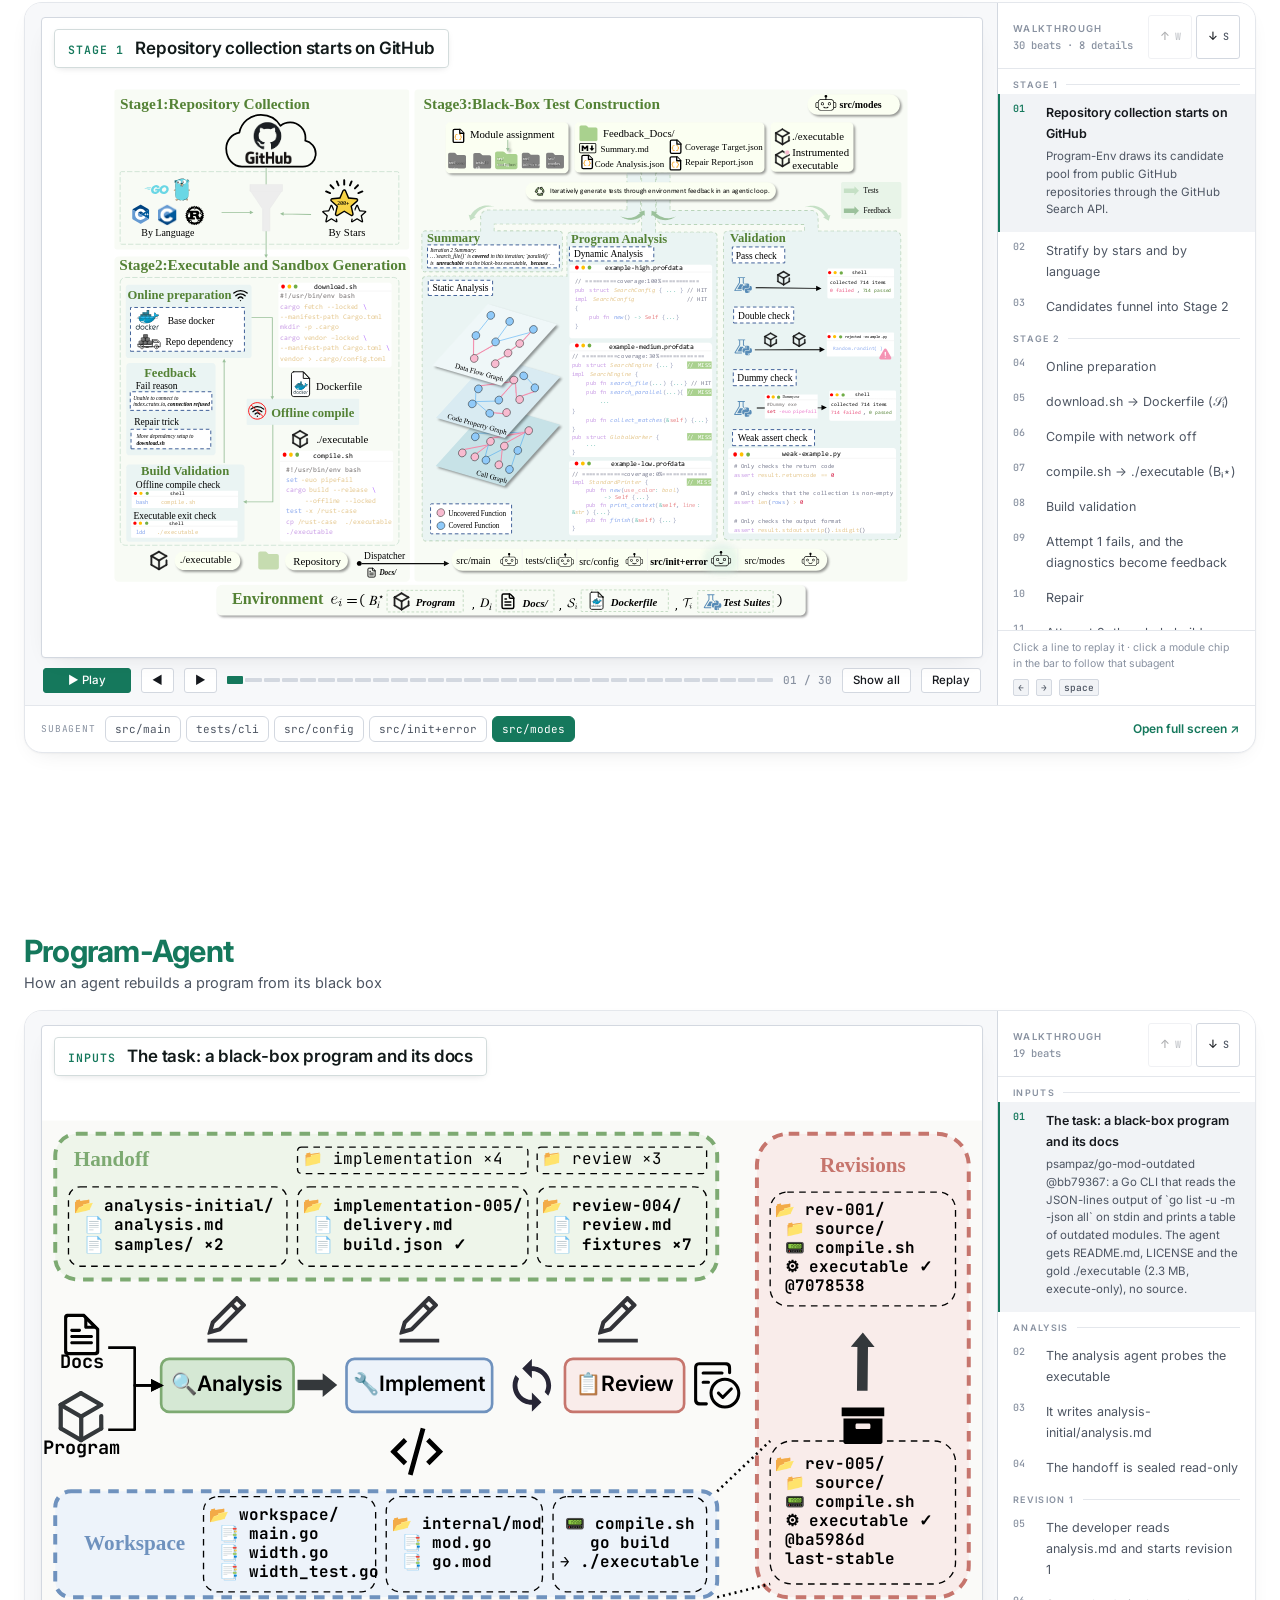
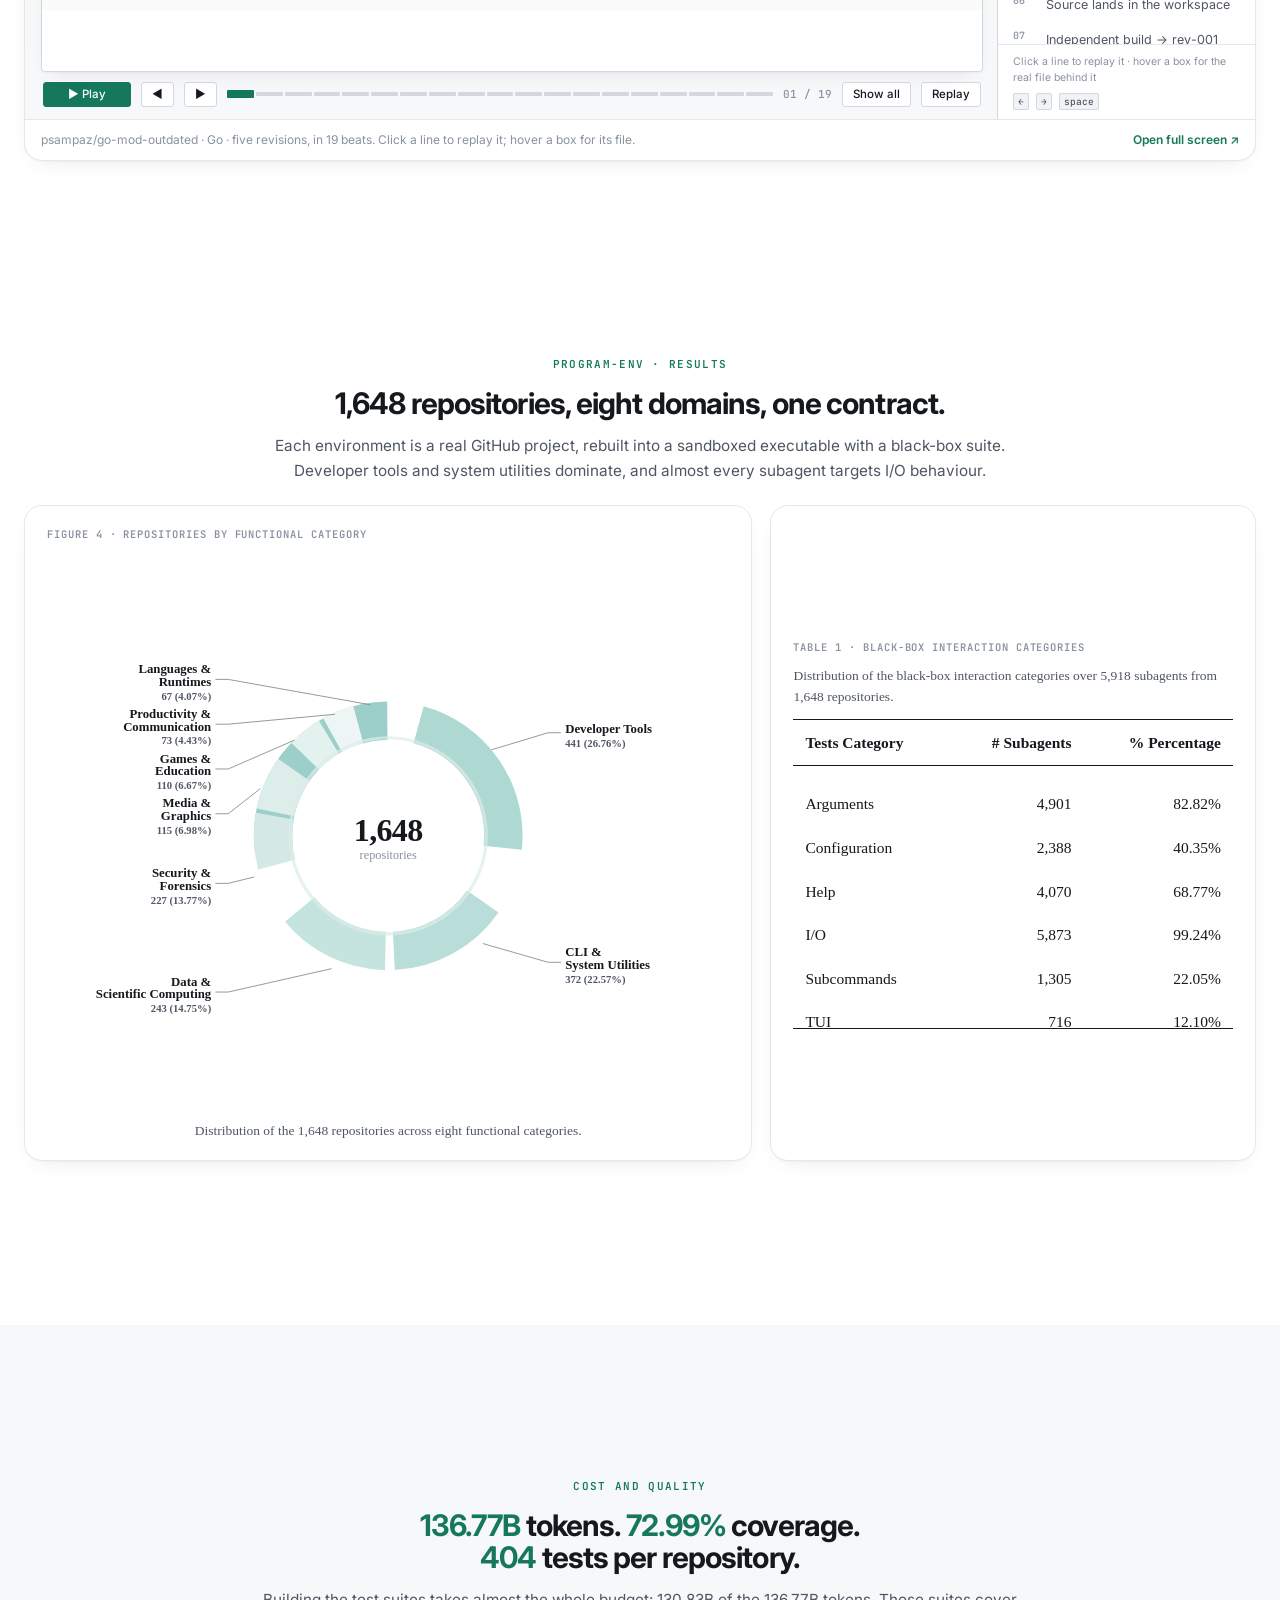
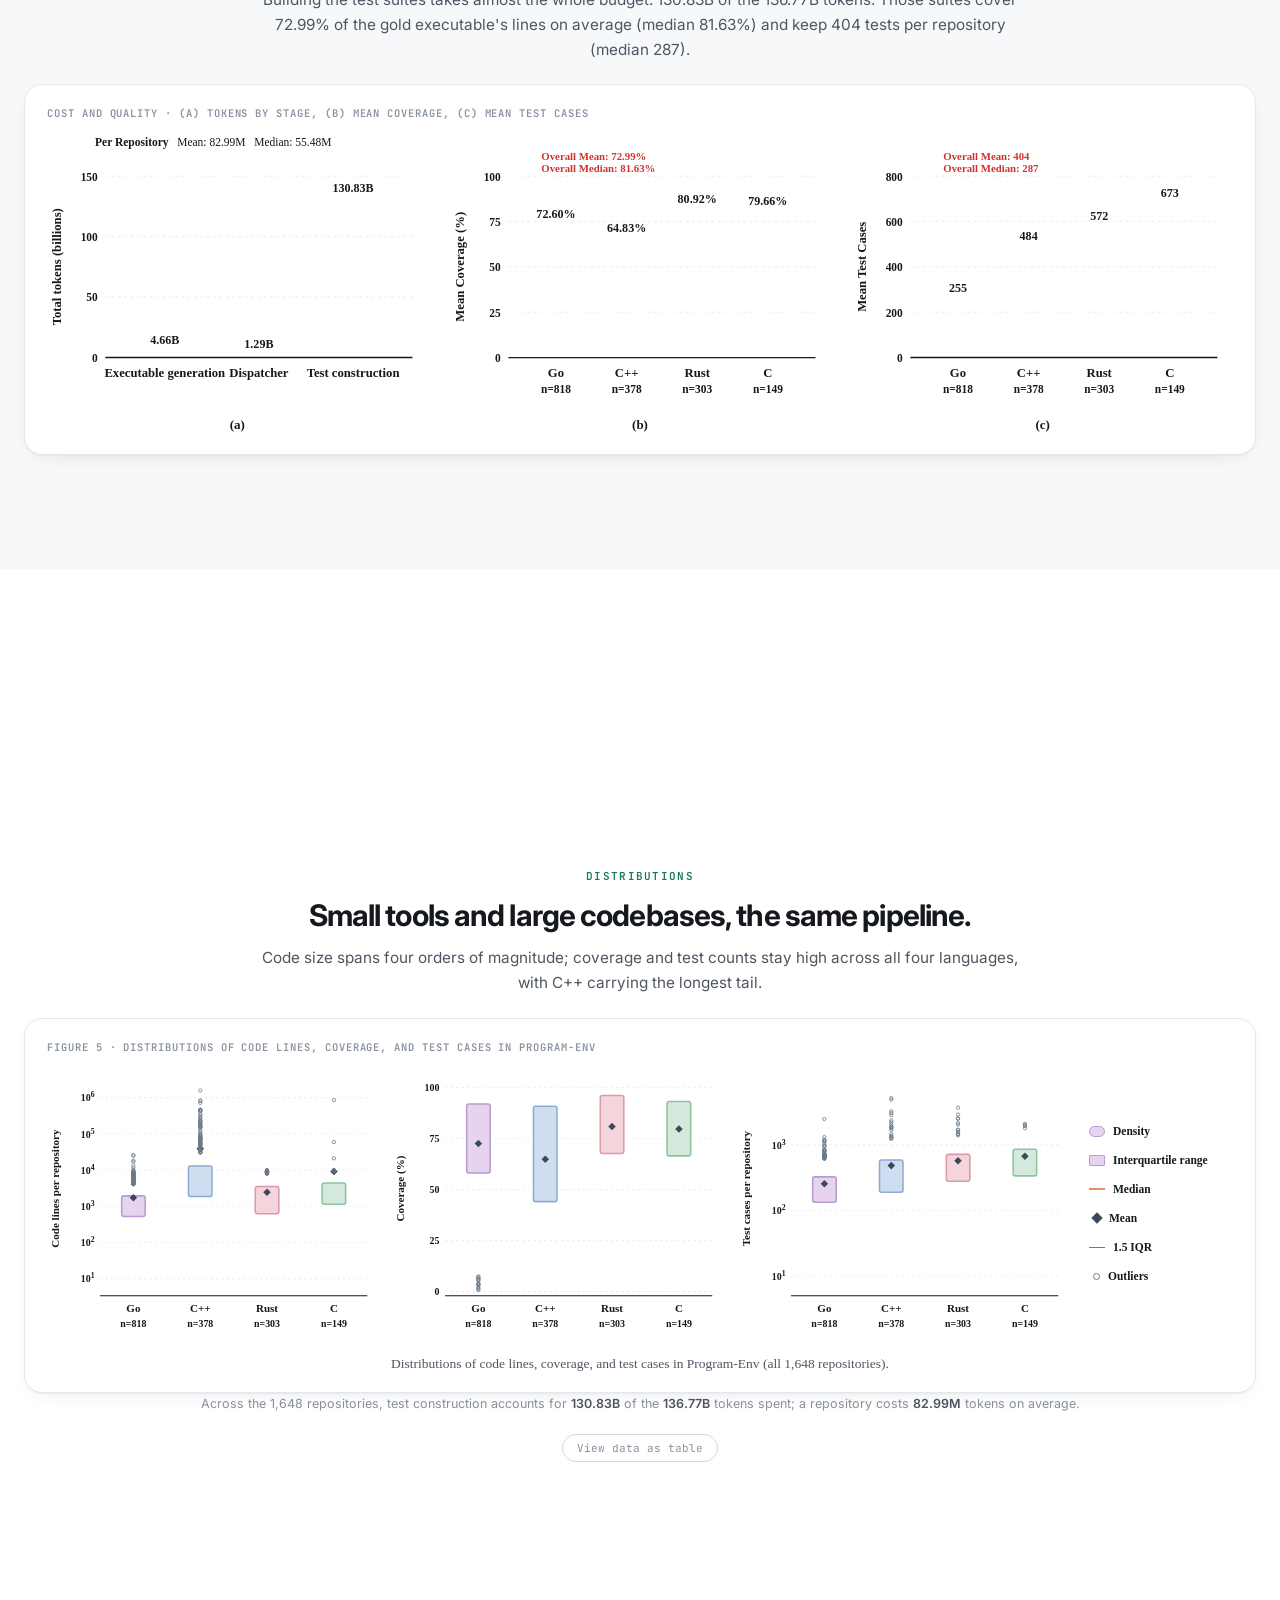
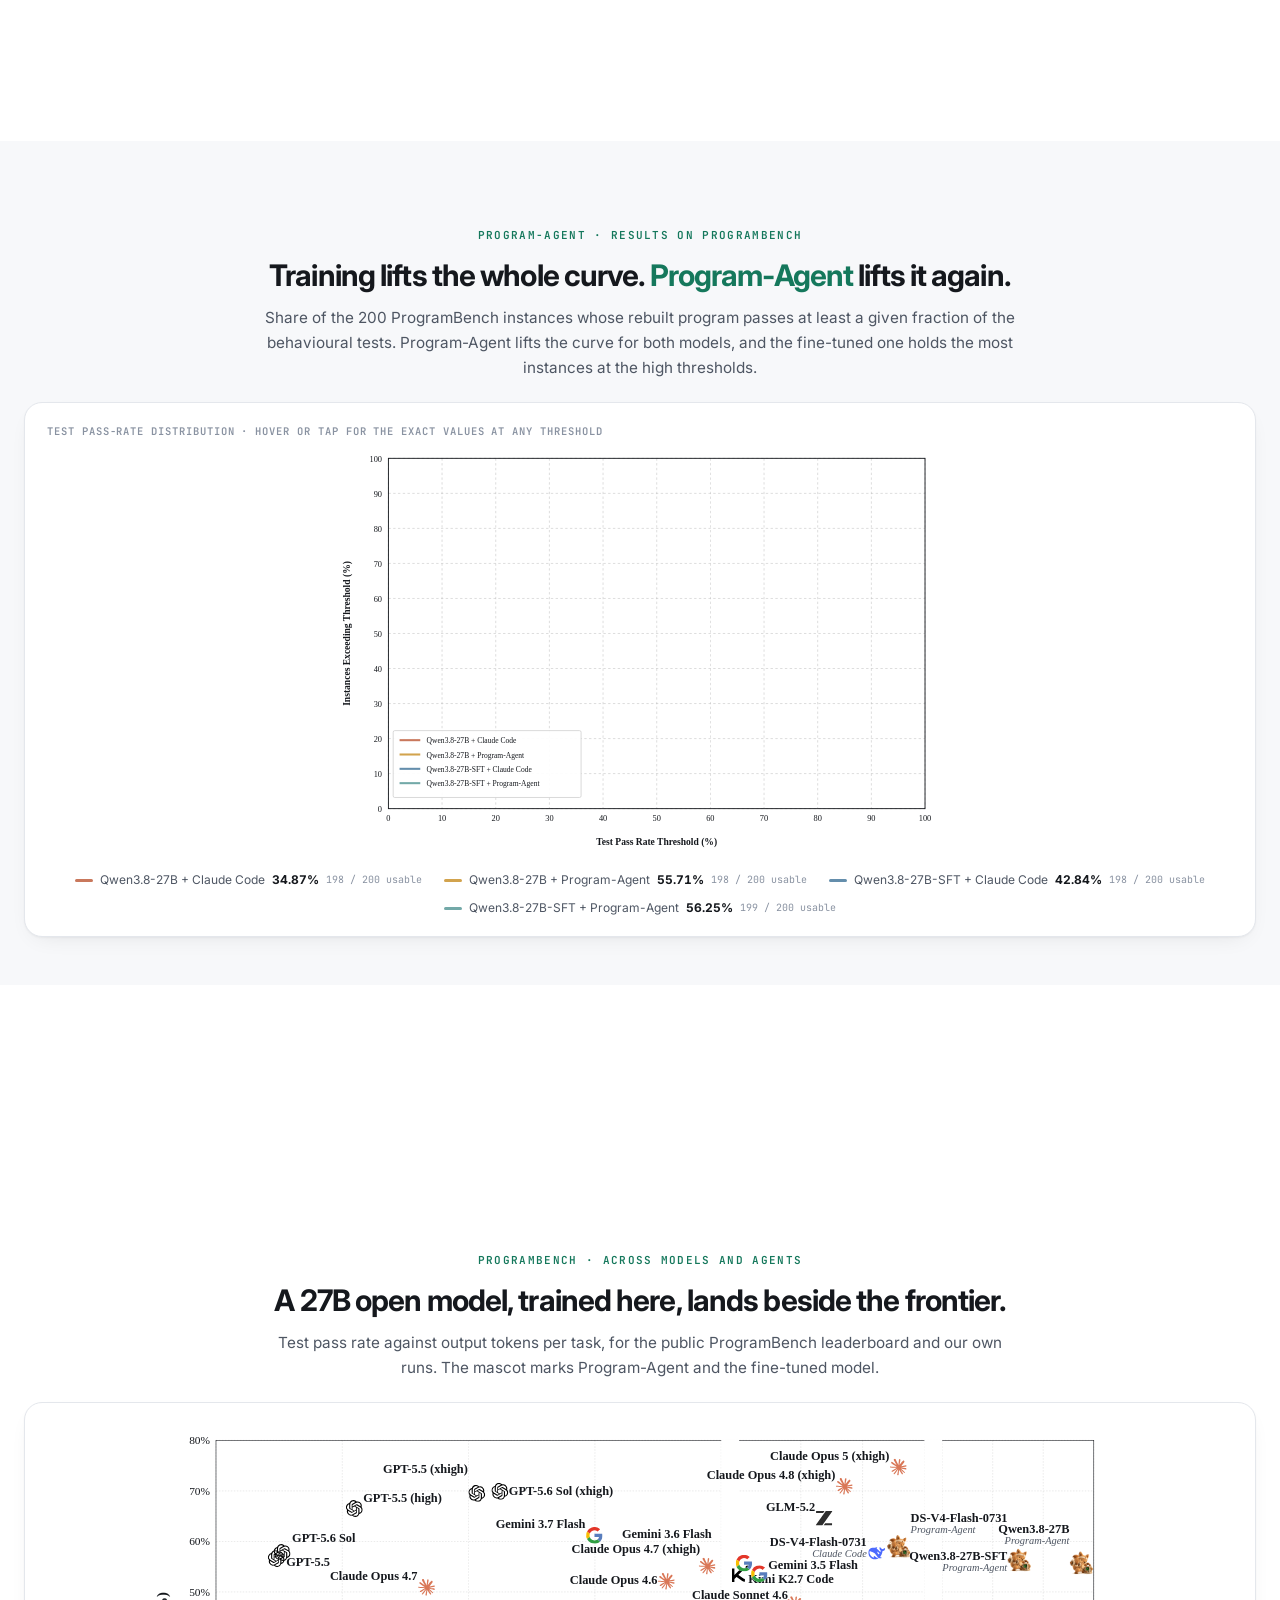
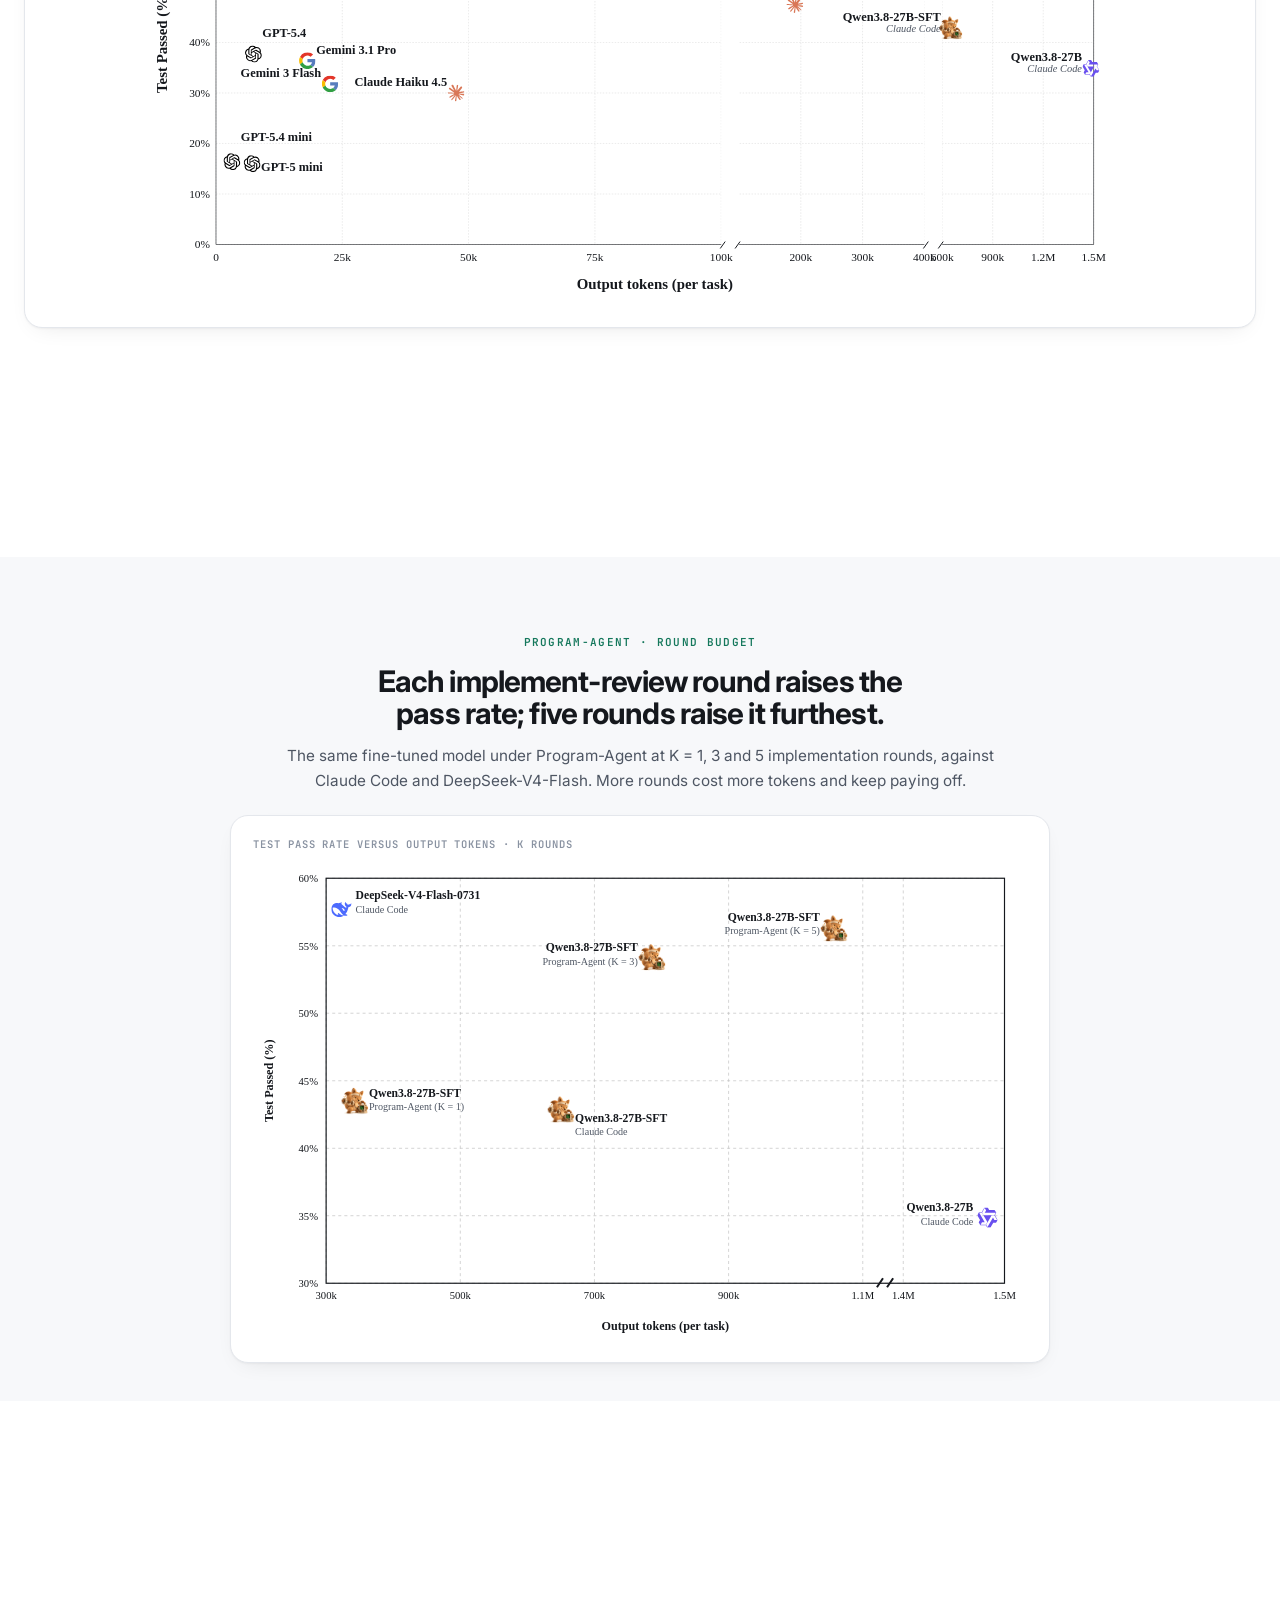
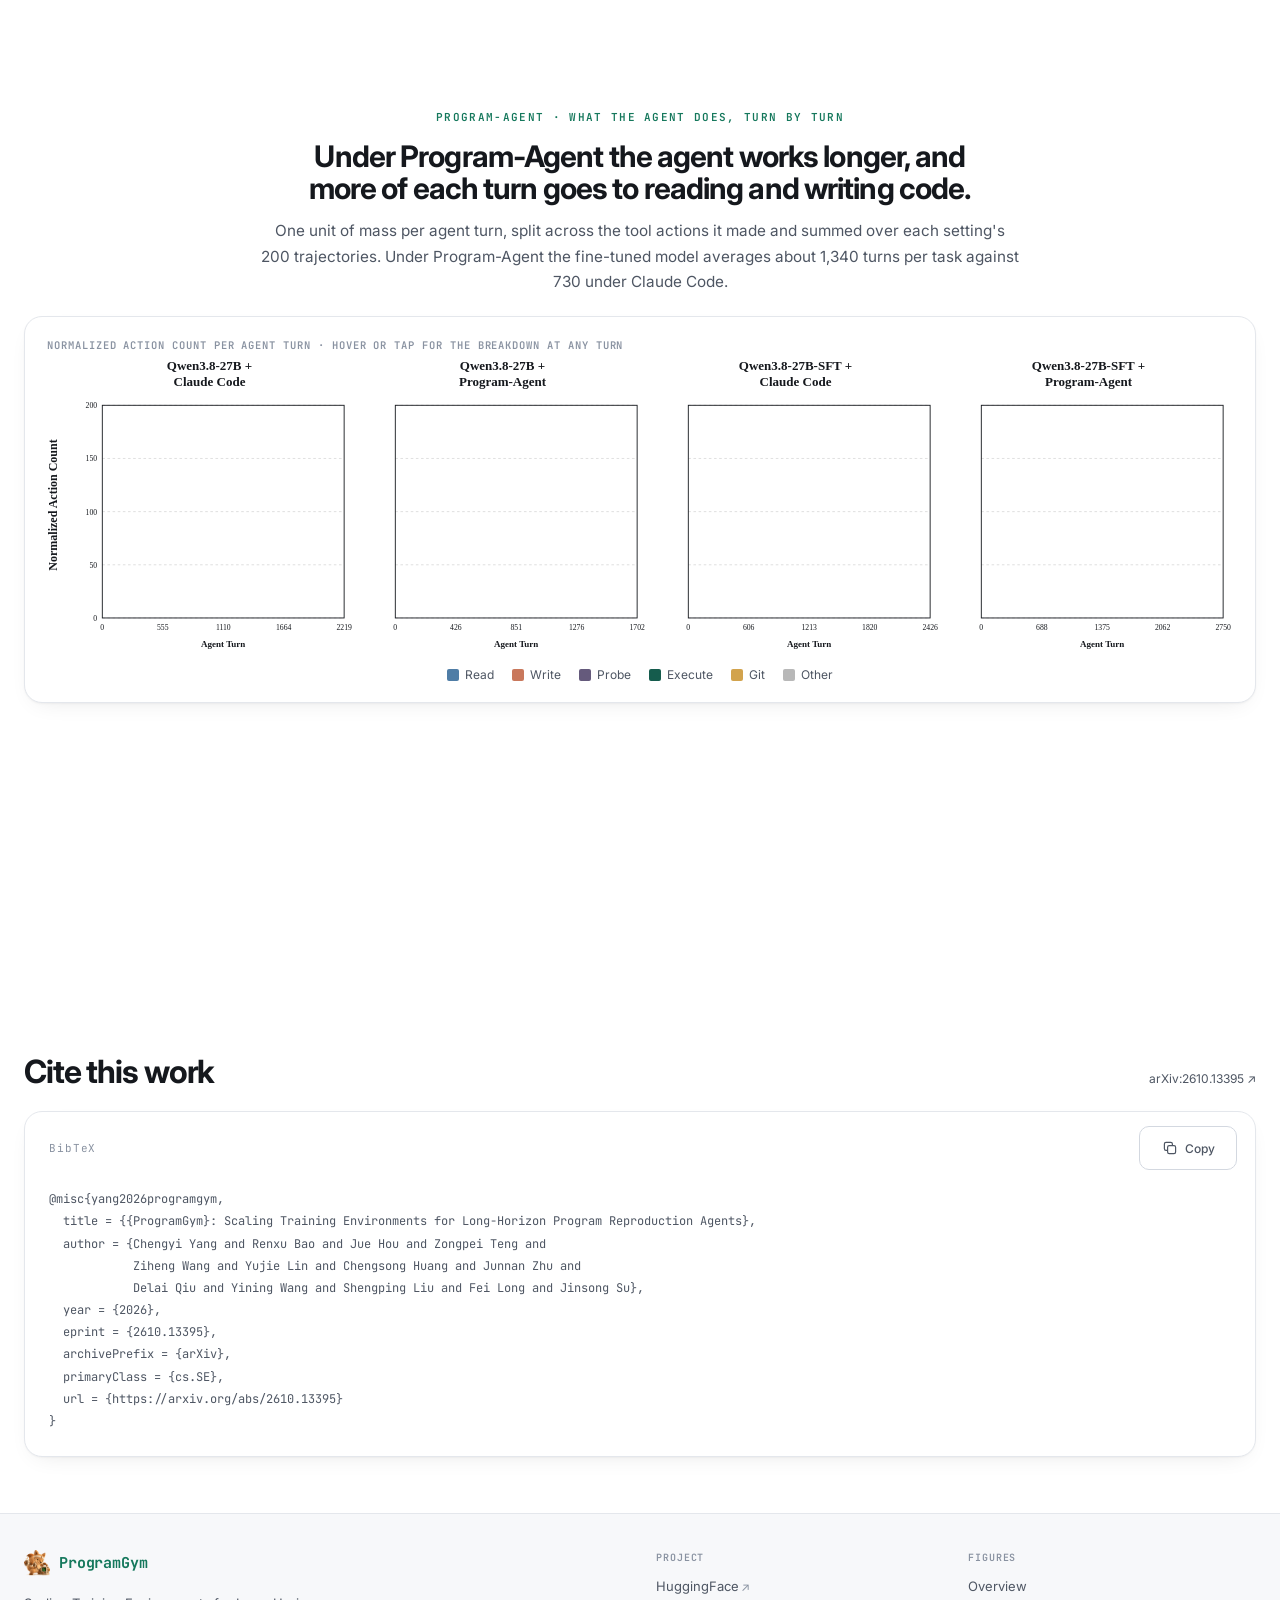
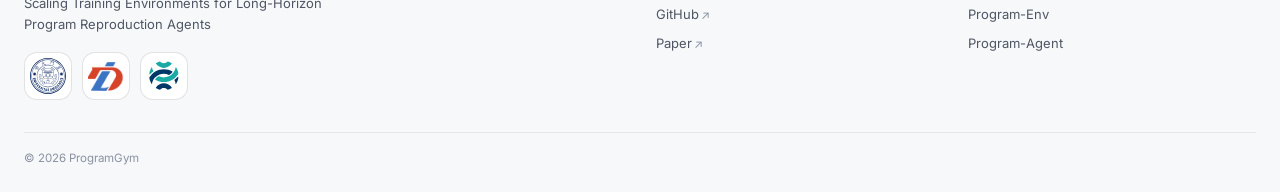
==== commit b004ad37: "Add animated citation section with BibTeX copy control" ====
--- a/index.html
+++ b/index.html
@@ -27,7 +27,7 @@
   <link rel="preconnect" href="https://fonts.googleapis.com">
   <link rel="preconnect" href="https://fonts.gstatic.com" crossorigin>
   <link href="https://fonts.googleapis.com/css2?family=Inter:wght@400;500;600;700&family=JetBrains+Mono:wght@400;600;700&family=Tinos:ital,wght@0,400;0,700;1,400;1,700&display=swap" rel="stylesheet">
-  <link rel="stylesheet" href="static/css/main.css?v=3ab28b0289">
+  <link rel="stylesheet" href="static/css/main.css?v=ce2e12abdc">
   <script src="static/js/tooltips.js?v=6d27b225ba"></script>
 
   <script>
@@ -648,6 +648,36 @@
 })();
 </script>
 <!-- env-results:end -->
+
+<section class="section citation" id="citation" aria-labelledby="citationTitle">
+  <div class="citation-head reveal">
+    <h2 id="citationTitle">Cite this work</h2>
+    <a href="https://arxiv.org/abs/2610.13395" target="_blank" rel="noopener">arXiv:2610.13395 <span aria-hidden="true">↗</span></a>
+  </div>
+  <div class="reveal" style="--i:1">
+    <div class="citation-card" id="citationCard">
+      <div class="citation-toolbar">
+        <span class="citation-format">BibTeX</span>
+        <button class="citation-copy" id="citationCopy" type="button" aria-label="Copy BibTeX citation">
+          <span class="copy-idle" aria-hidden="true"><svg viewBox="0 0 20 20" fill="none" stroke="currentColor" stroke-width="1.5"><rect x="7" y="7" width="10" height="10" rx="2"/><path d="M13 7V5a2 2 0 0 0-2-2H5a2 2 0 0 0-2 2v6a2 2 0 0 0 2 2h2"/></svg>Copy</span>
+          <span class="copy-done" aria-hidden="true"><svg viewBox="0 0 20 20" fill="none" stroke="currentColor" stroke-width="1.7" stroke-linecap="round" stroke-linejoin="round"><path d="m4 10 4 4 8-8"/></svg>Copied</span>
+        </button>
+      </div>
+      <pre class="citation-code" tabindex="0" role="region" aria-label="BibTeX citation, scroll horizontally to read"><code id="citationText">@misc{yang2026programgym,
+  title = {{ProgramGym}: Scaling Training Environments for Long-Horizon Program Reproduction Agents},
+  author = {Chengyi Yang and Renxu Bao and Jue Hou and Zongpei Teng and
+            Ziheng Wang and Yujie Lin and Chengsong Huang and Junnan Zhu and
+            Delai Qiu and Yining Wang and Shengping Liu and Fei Long and Jinsong Su},
+  year = {2026},
+  eprint = {2610.13395},
+  archivePrefix = {arXiv},
+  primaryClass = {cs.SE},
+  url = {https://arxiv.org/abs/2610.13395}
+}</code></pre>
+      <p class="citation-status" id="citationStatus" role="status" aria-live="polite"></p>
+    </div>
+  </div>
+</section>
 </main>
 
 <footer>
@@ -825,6 +855,44 @@
   }, { threshold: [0.01, 0.2], rootMargin: '0px 0px -5% 0px' });
   document.querySelectorAll('.reveal').forEach(function (el) { rio.observe(el); });
 
+  /* ── Copy the displayed citation, with a fallback for older browsers ── */
+  var citationCopy = document.getElementById('citationCopy'), citationCard = document.getElementById('citationCard');
+  var citationText = document.getElementById('citationText'), citationStatus = document.getElementById('citationStatus');
+  var copyTimer, copying = false;
+  function copyCitationFallback(text) {
+    var field = document.createElement('textarea');
+    field.value = text; field.readOnly = true;
+    field.style.cssText = 'position:fixed;top:0;left:0;opacity:0;font-size:16px;pointer-events:none;';
+    document.body.appendChild(field);
+    var copied = false;
+    try {
+      field.focus({ preventScroll: true }); field.select(); field.setSelectionRange(0, text.length);
+      copied = document.execCommand('copy');
+    } catch (err) { /* Leave a visible manual-copy message if access is blocked. */ }
+    finally { field.remove(); citationCopy.focus({ preventScroll: true }); }
+    return copied;
+  }
+  citationCopy.addEventListener('click', async function () {
+    if (copying) return;
+    copying = true; clearTimeout(copyTimer);
+    var text = citationText.textContent, copied = false;
+    try {
+      if (navigator.clipboard && navigator.clipboard.writeText) {
+        await navigator.clipboard.writeText(text); copied = true;
+      }
+    } catch (err) { /* Try the selection-based fallback below. */ }
+    if (!copied) copied = copyCitationFallback(text);
+    copying = false;
+    citationCard.classList.toggle('copied', copied);
+    citationCard.classList.toggle('copy-failed', !copied);
+    citationCopy.setAttribute('aria-label', copied ? 'Citation copied' : 'Copy BibTeX citation');
+    citationStatus.textContent = copied ? 'Citation copied to clipboard.' : 'Copy is unavailable. Select the citation above to copy it manually.';
+    if (copied) copyTimer = setTimeout(function () {
+      citationCard.classList.remove('copied'); citationCopy.setAttribute('aria-label', 'Copy BibTeX citation');
+      citationStatus.textContent = '';
+    }, 2200);
+  });
+
   /* ── Centre total counts up alongside the ring ─────────── */
   var countToken = 0;
   function countUp() {
--- a/static/css/main.css
+++ b/static/css/main.css
@@ -593,6 +593,57 @@
 .vt-theme::view-transition-new(root) { animation: none; mix-blend-mode: normal; }
 .vt-theme::view-transition-old(root) { z-index: 1; }
 .vt-theme::view-transition-new(root) { z-index: 2; }
+
+/* ═══════════════ Citation ═══════════════ */
+
+.section.citation { padding-top: 64px; }
+.citation-head { display: flex; align-items: baseline; justify-content: space-between; flex-wrap: wrap; gap: 10px 24px; margin-bottom: 20px; }
+.citation-head h2 { margin: 0; color: var(--ink); font-size: clamp(24px, 3vw, 32px); letter-spacing: -.035em; line-height: 1.2; }
+.citation-head a { color: var(--ink-2); font-size: 12px; text-decoration: none; transition: color var(--t-base) var(--ease-soft); }
+.citation-head a:hover { color: var(--accent); }
+.citation-head a span { display: inline-block; transition: transform var(--t-base) var(--ease); }
+.citation-head a:hover span { transform: translate(2px, -2px); }
+.citation-card {
+  min-width: 0; overflow: hidden; border: 1px solid var(--line); border-radius: 18px;
+  background: var(--panel); box-shadow: var(--shadow);
+  transition: border-color .4s var(--ease-soft), background var(--t-base) var(--ease-soft);
+}
+.citation-toolbar { display: flex; align-items: center; justify-content: space-between; gap: 16px; padding: 14px 18px 4px 24px; }
+.citation-format { color: var(--ink-3); font: 11px var(--mono); letter-spacing: .08em; }
+.citation-copy {
+  display: grid; place-items: center; min-width: 98px; min-height: 44px; padding: 0 12px;
+  border: 1px solid var(--line-2); border-radius: 10px; background: var(--panel);
+  color: var(--ink-2); font: 500 12px var(--sans); cursor: pointer; -webkit-tap-highlight-color: transparent;
+  transition: border-color .3s var(--ease-soft), background .3s var(--ease-soft), color .3s var(--ease-soft), transform .3s var(--ease);
+}
+.citation-copy > span { grid-area: 1 / 1; display: flex; align-items: center; gap: 7px; transition: opacity .25s var(--ease-soft), transform .35s var(--ease); }
+.citation-copy svg { width: 16px; height: 16px; }
+.citation-copy .copy-done { opacity: 0; transform: translateY(6px); }
+.citation-copy:active { transform: scale(.97); }
+@media (hover: hover) {
+  .citation-copy:hover { border-color: var(--accent); color: var(--accent); background: var(--accent-soft); }
+}
+.citation-card.copied { border-color: var(--accent); }
+.copied .citation-copy { border-color: var(--accent); color: var(--accent); background: var(--accent-soft); }
+.copied .copy-idle { opacity: 0; transform: translateY(-6px); }
+.copied .copy-done { opacity: 1; transform: translateY(0); }
+.citation-code {
+  margin: 0; padding: 14px 24px 24px; overflow-x: auto; color: var(--ink-2);
+  font: 12px/1.85 var(--mono); tab-size: 2; scrollbar-width: thin; scrollbar-color: var(--line-2) transparent;
+}
+.citation-code code { font: inherit; }
+.citation-copy:focus-visible, .citation-head a:focus-visible { outline: 2px solid var(--accent); outline-offset: 3px; }
+.citation-code:focus-visible { outline: 2px solid var(--accent); outline-offset: -4px; }
+.citation-status { position: absolute; width: 1px; height: 1px; padding: 0; margin: -1px; overflow: hidden; clip-path: inset(50%); white-space: nowrap; }
+.copy-failed .citation-status { position: static; width: auto; height: auto; padding: 0 24px 18px; margin: 0; clip-path: none; white-space: normal; color: var(--ink-2); font-size: 12px; }
+@media (max-width: 760px) {
+  .section.citation { padding-top: 44px; }
+  .citation-head { margin-bottom: 16px; }
+  .citation-card { border-radius: 15px; }
+  .citation-toolbar { padding: 10px 12px 0 16px; }
+  .citation-code { padding: 12px 16px 20px; font-size: 11px; }
+  .copy-failed .citation-status { padding: 0 16px 16px; }
+}
 
 /* ═══════════════ Footer ═══════════════ */
 
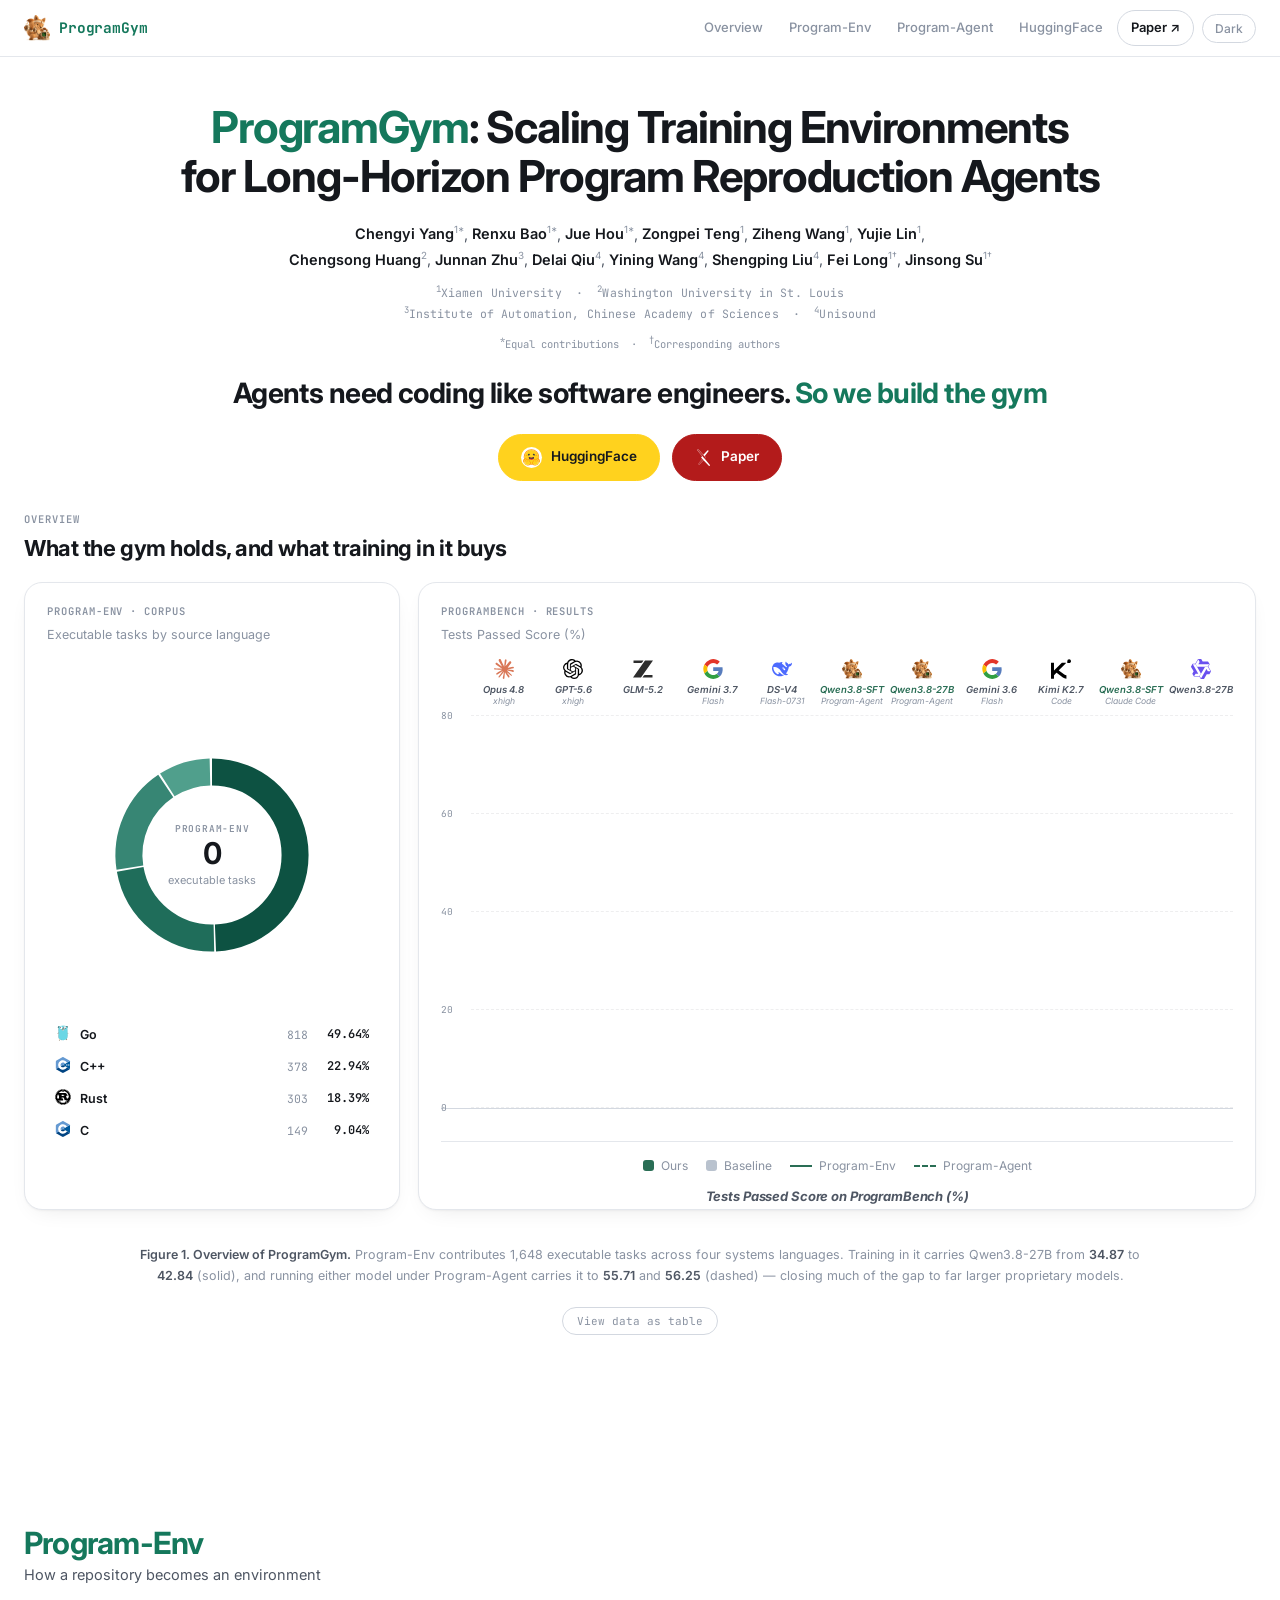
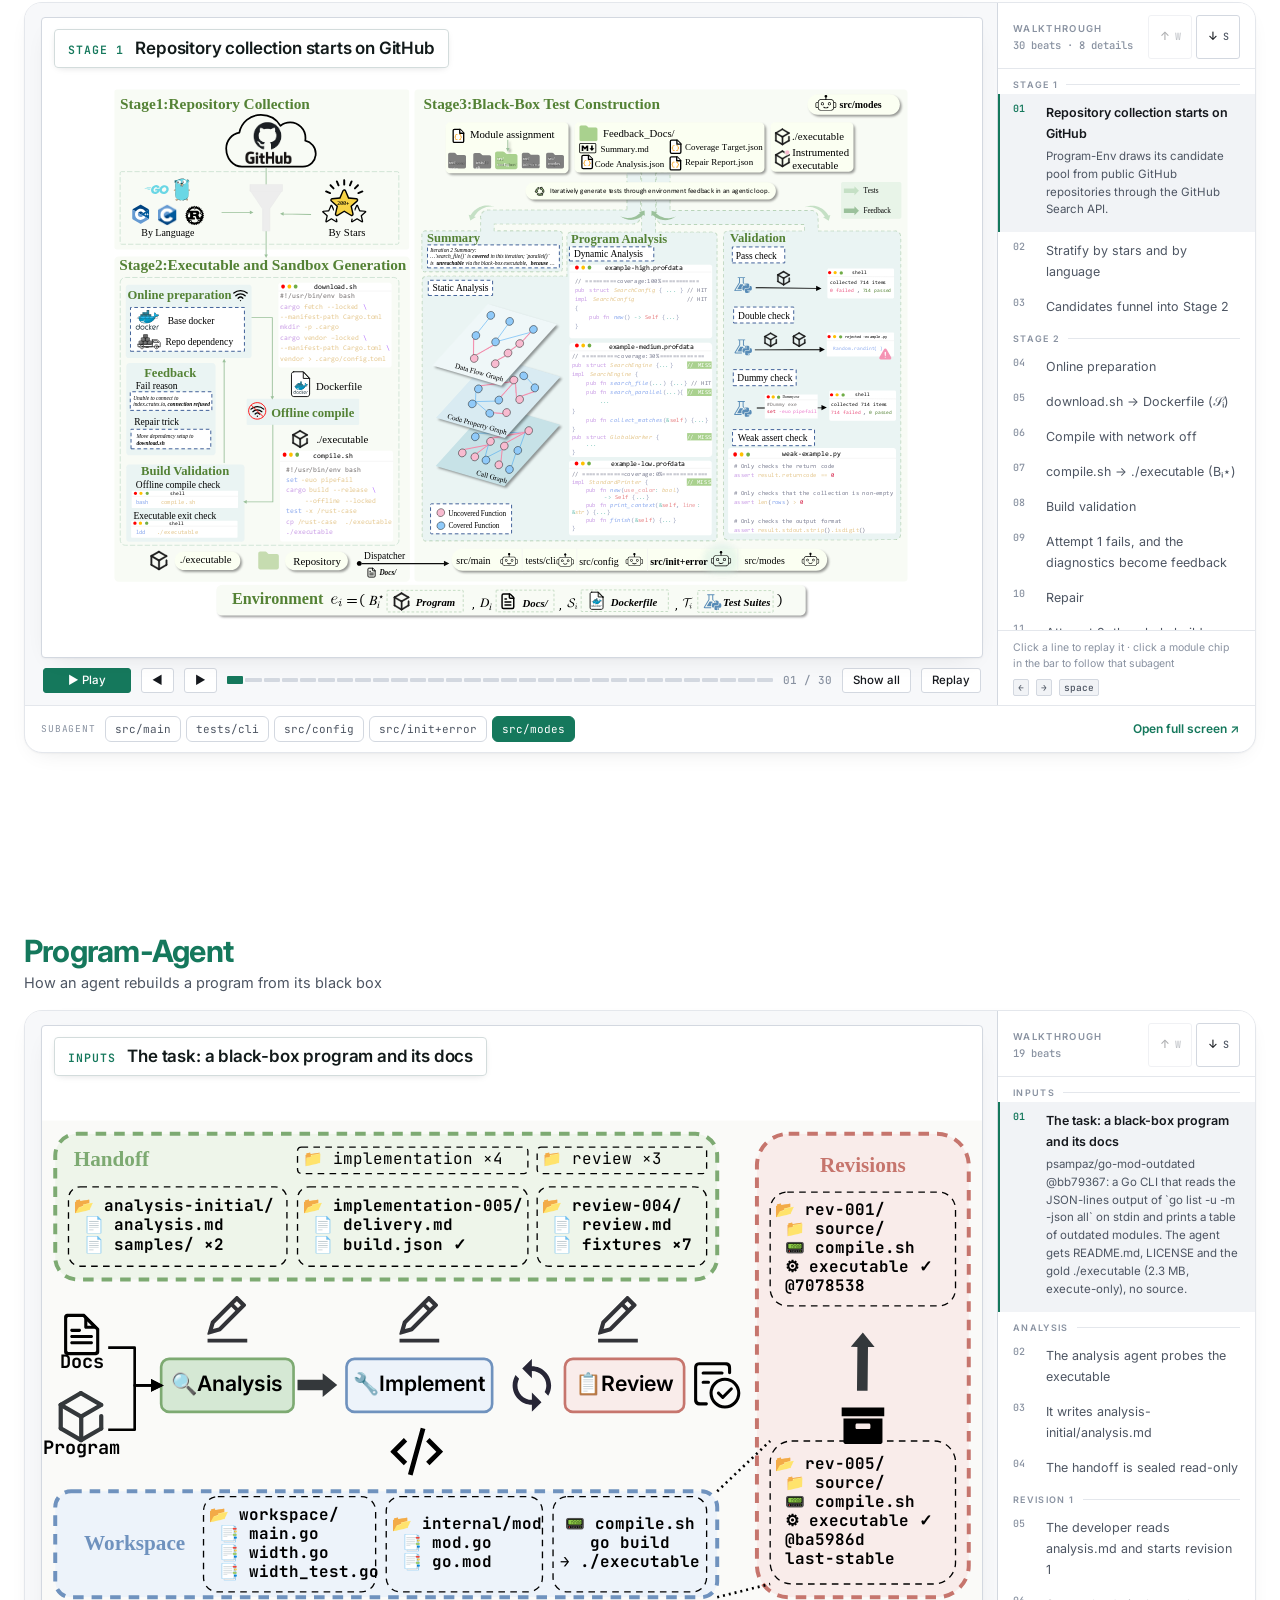
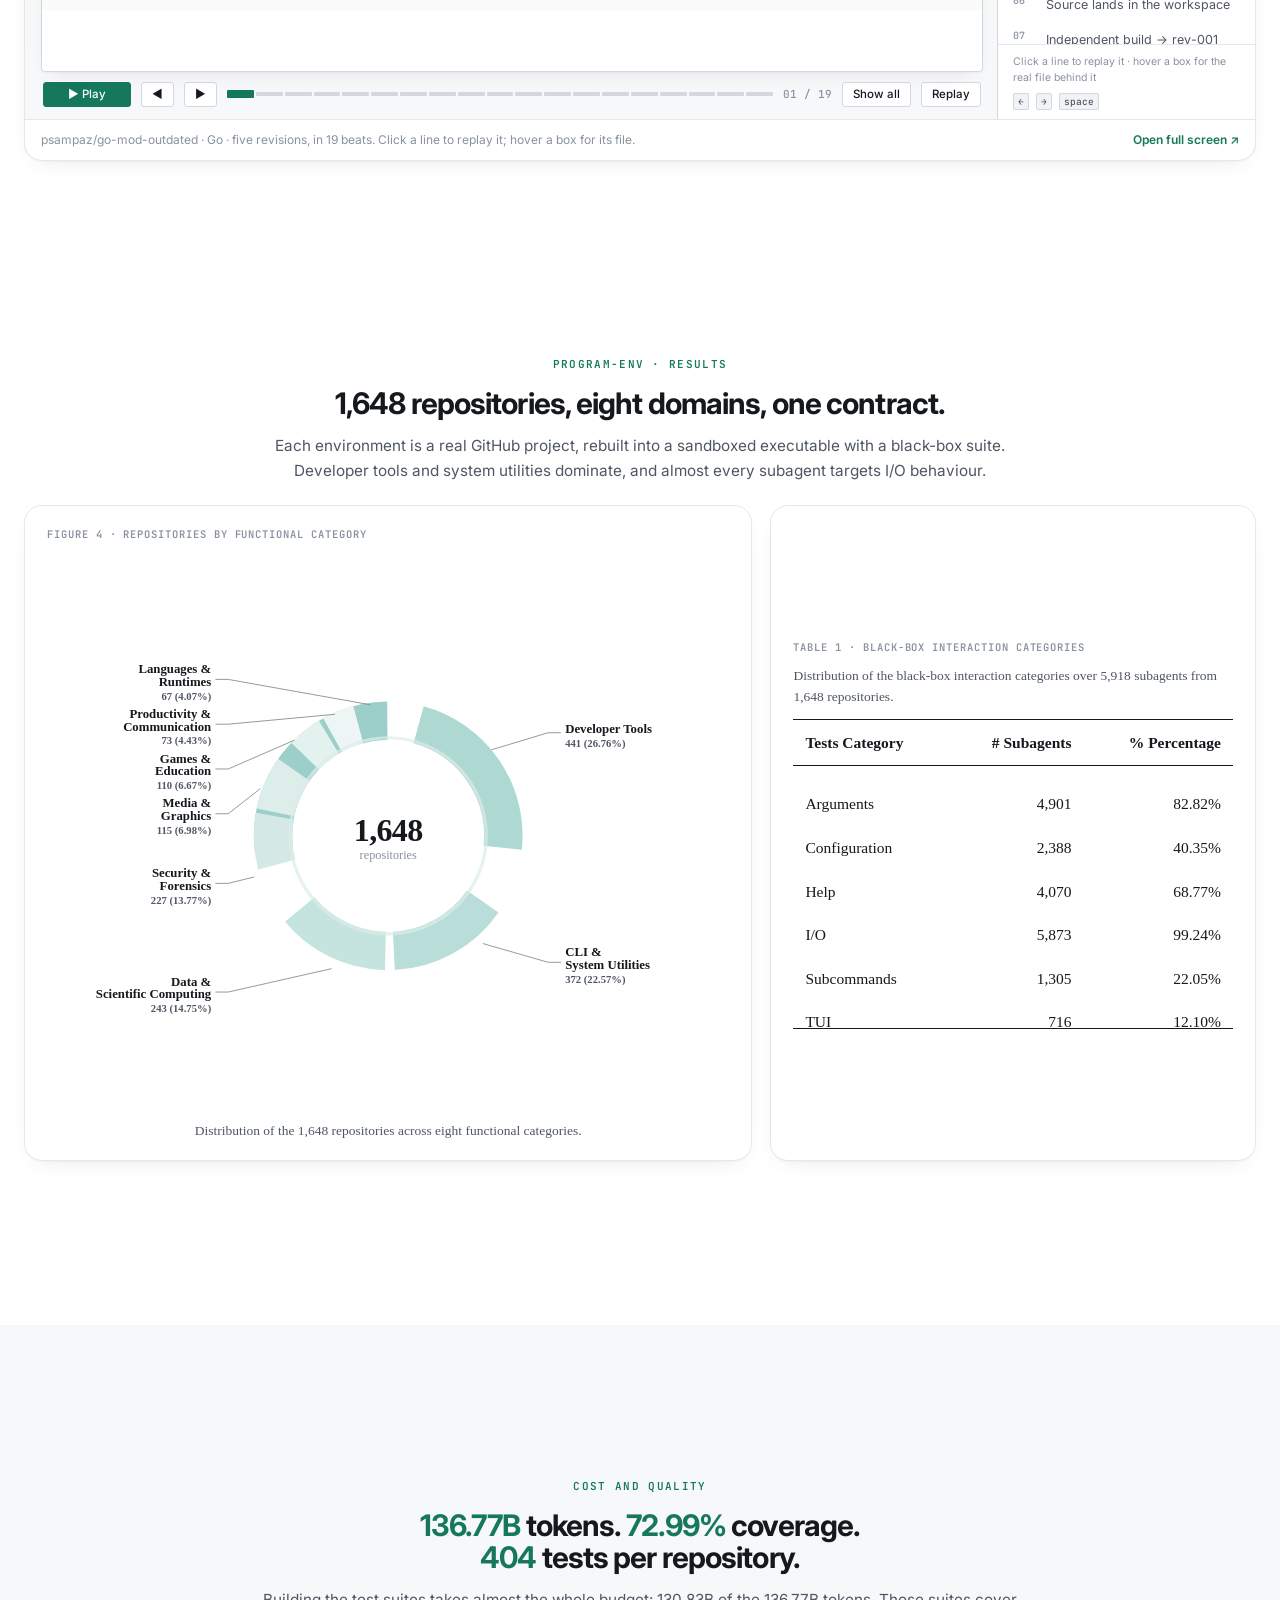
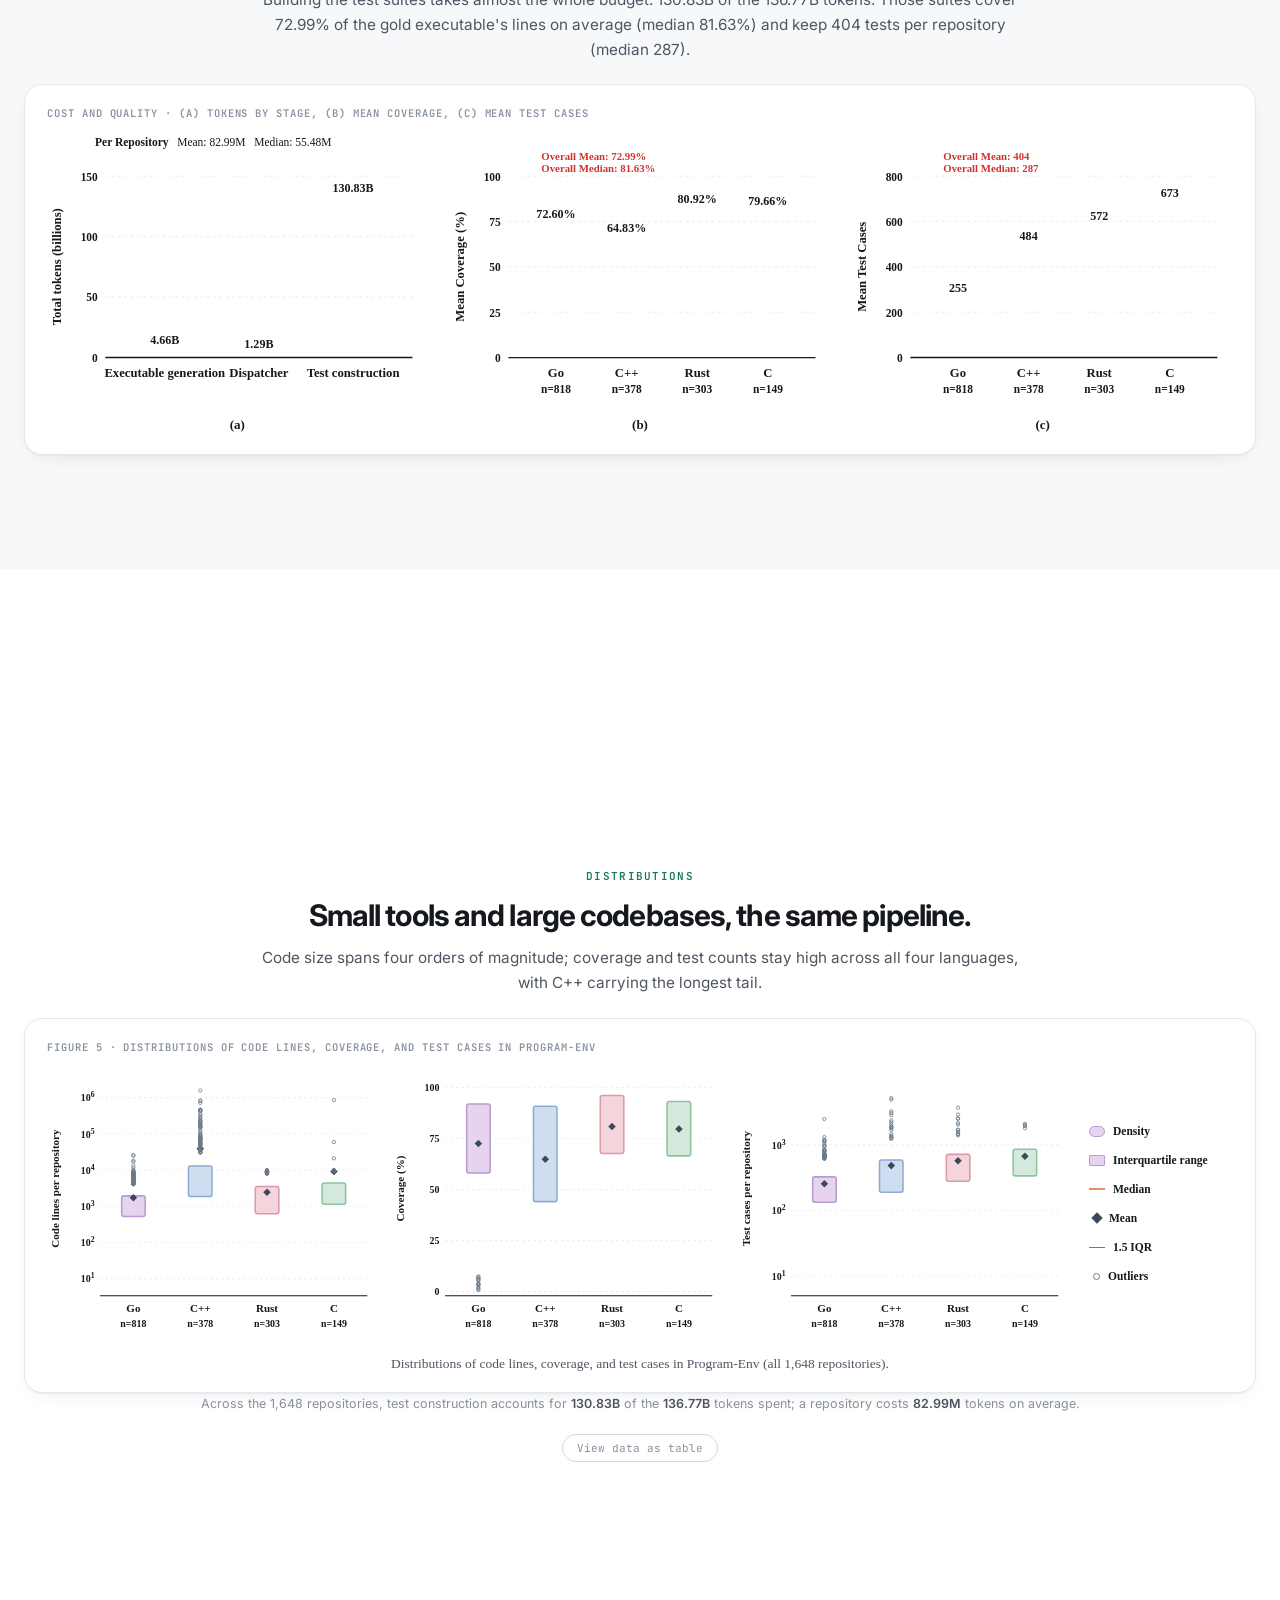
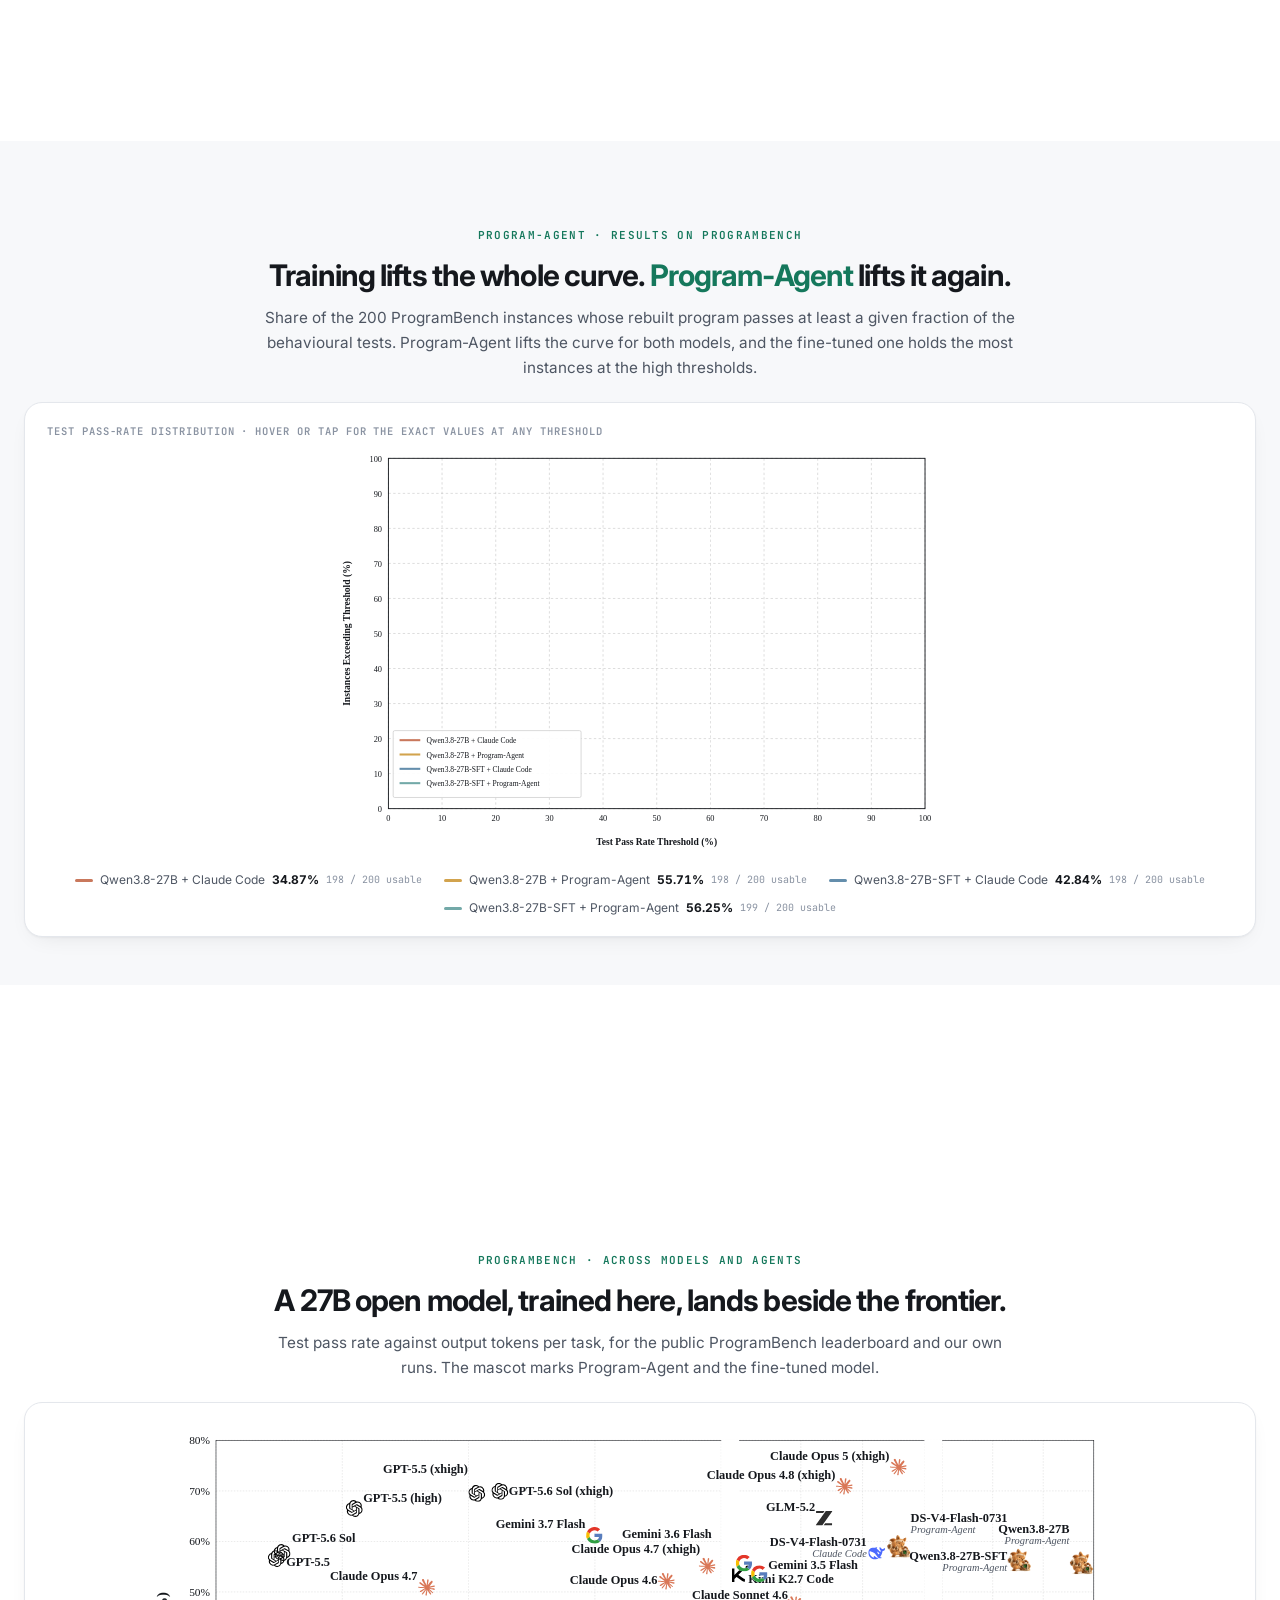
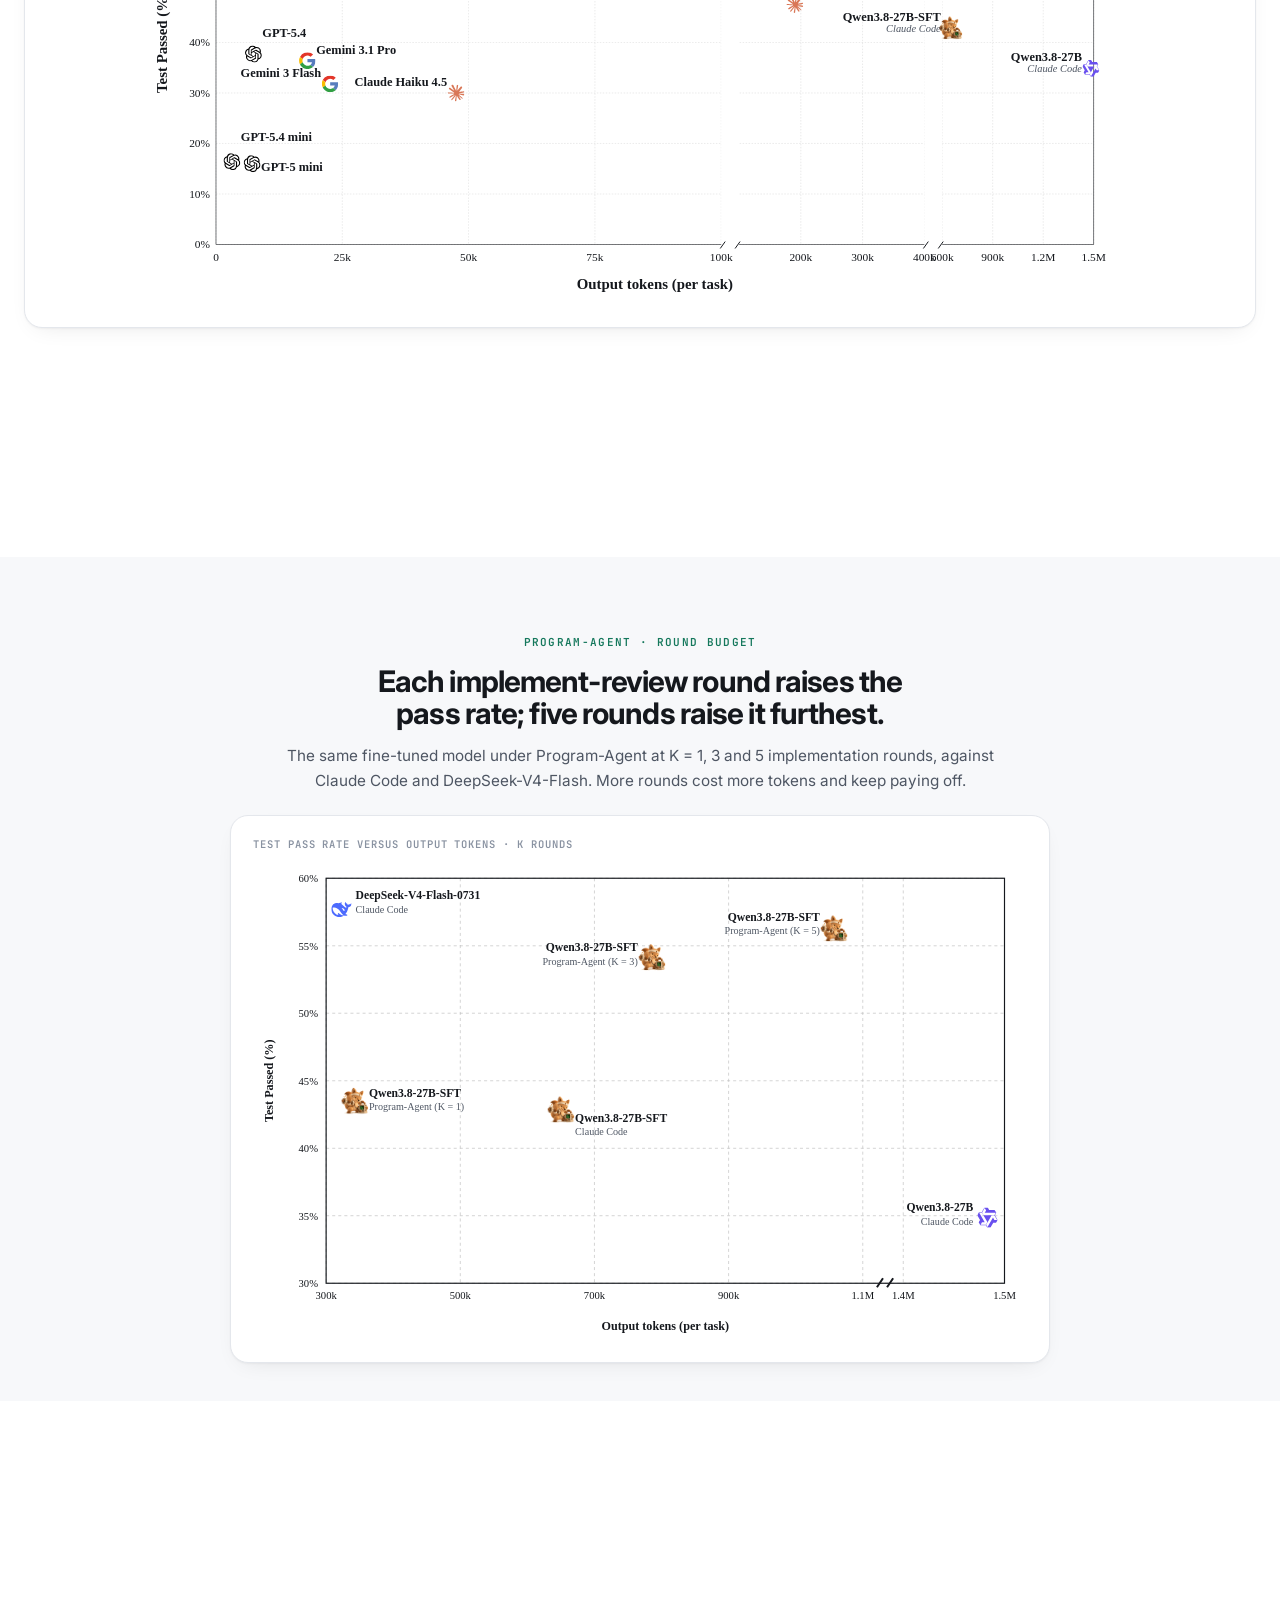
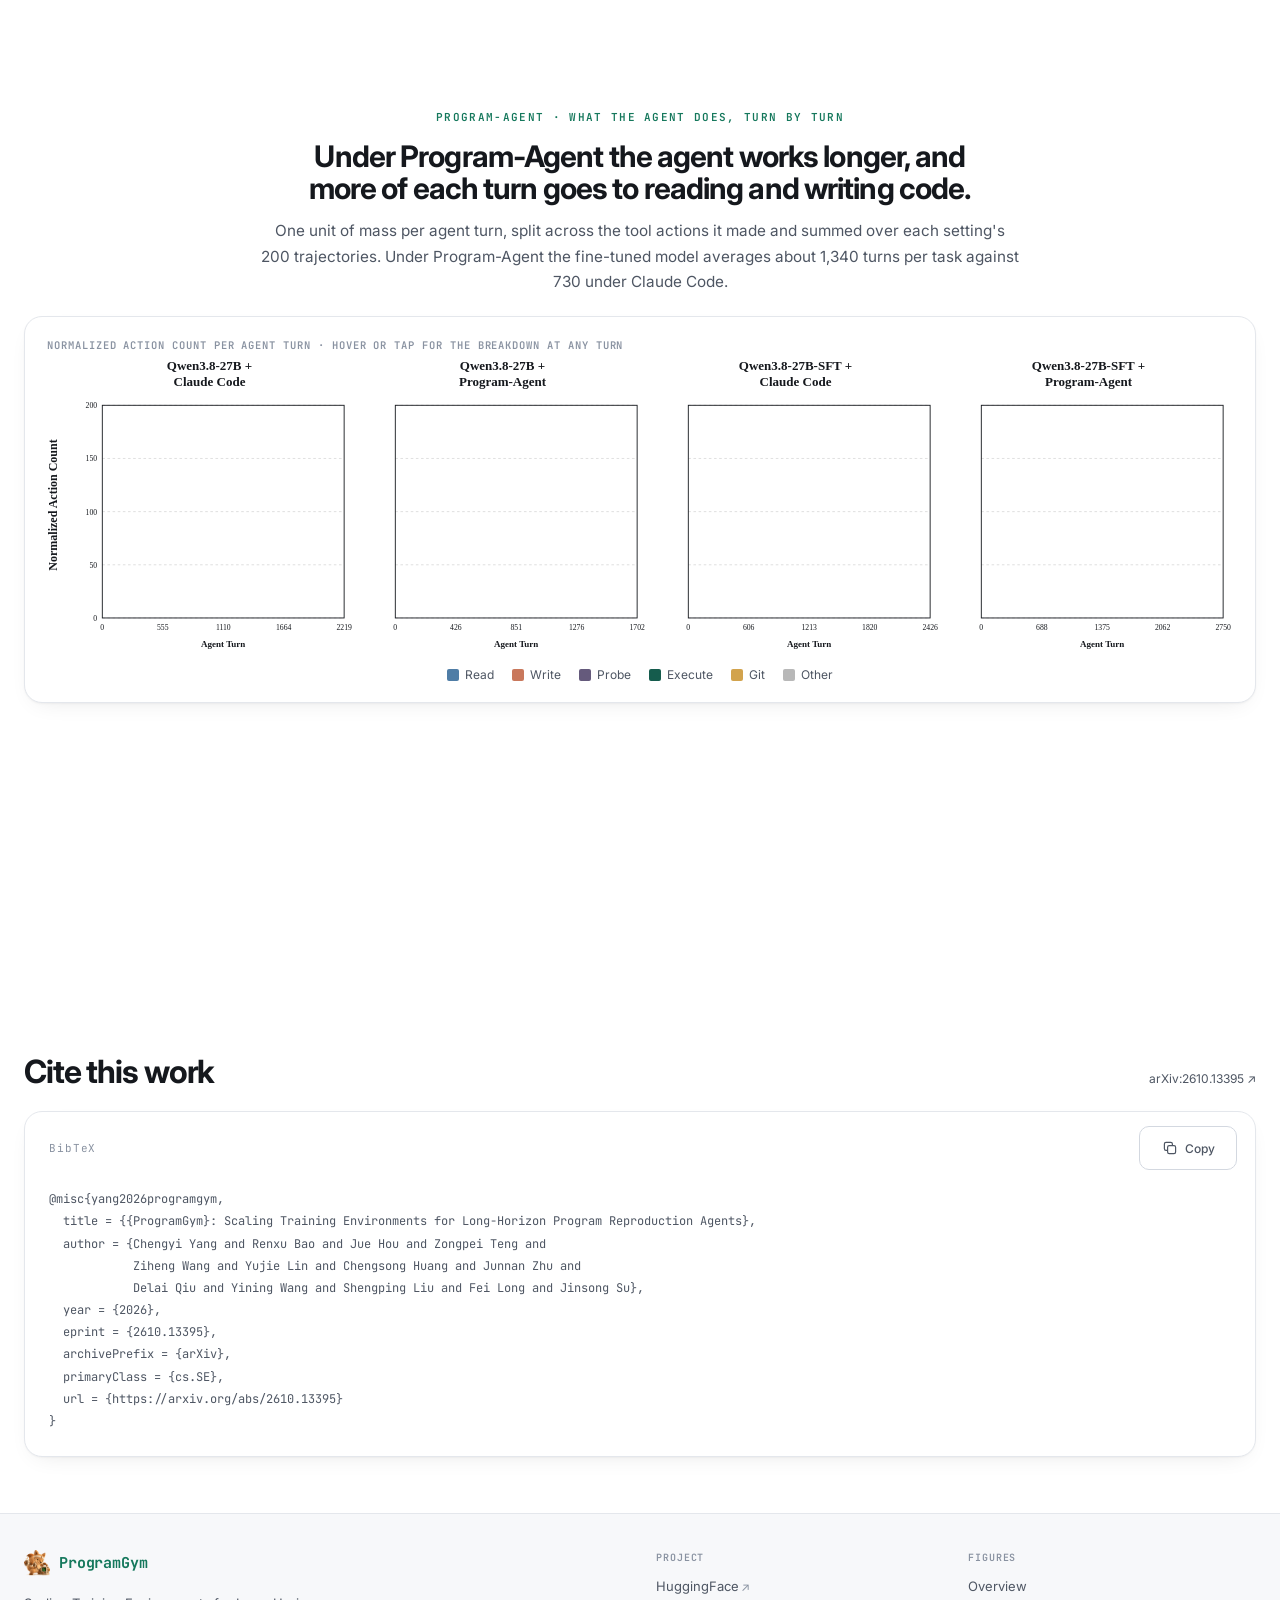
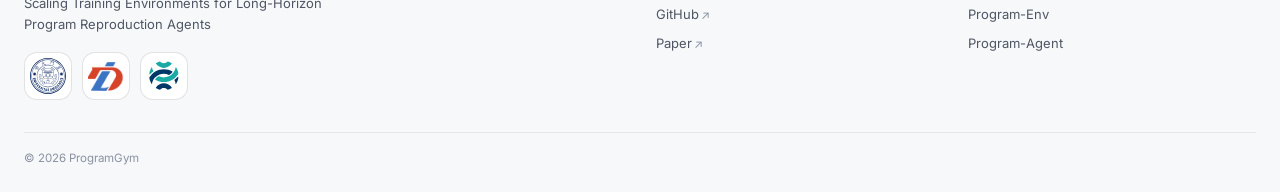
==== commit 921750c2: "Update homepage tagline" ====
--- a/index.html
+++ b/index.html
@@ -146,7 +146,7 @@
     </p>
 
     <p class="tagline rise" style="--d:.44s">
-      Agents need somewhere to train. <span class="grad">So we built the gym.</span>
+      Agents need coding like software engineers. <span class="grad">So we build the gym</span>
     </p>
 
     <div class="cta rise" style="--d:.54s">
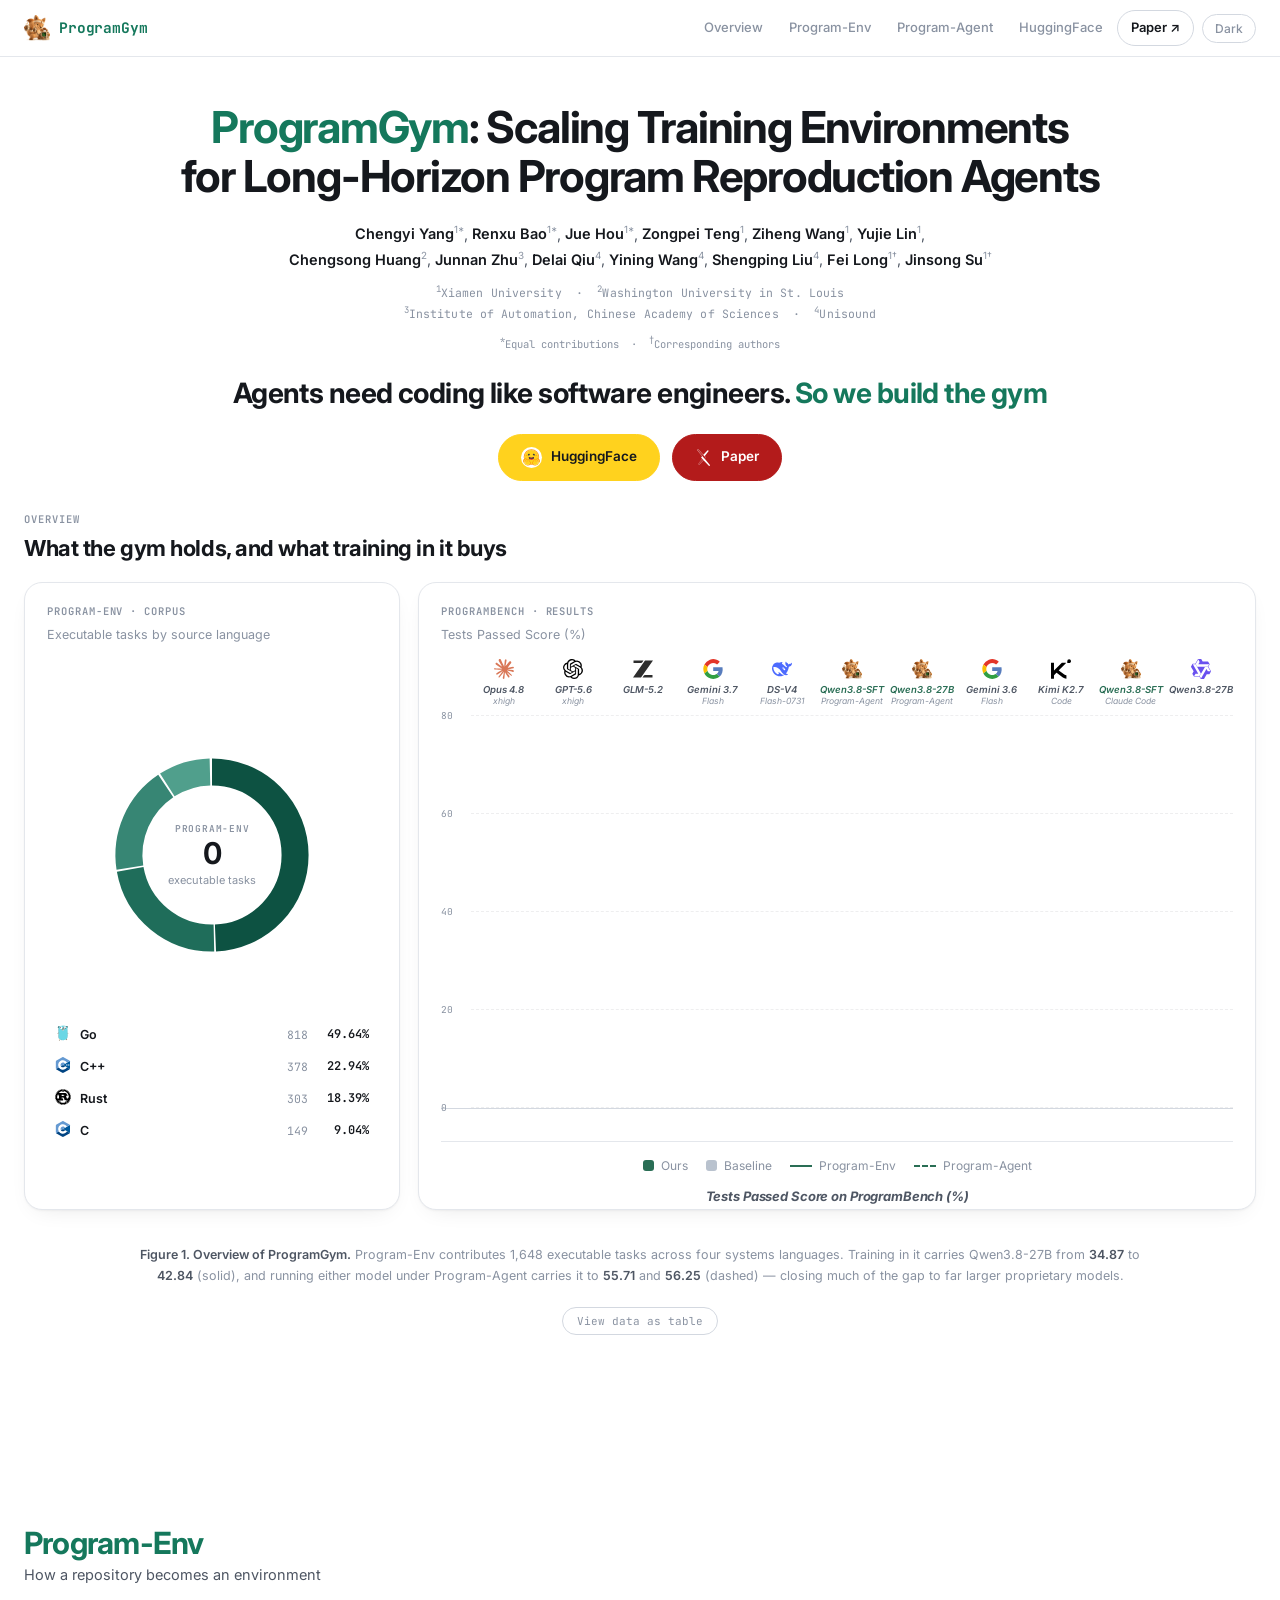
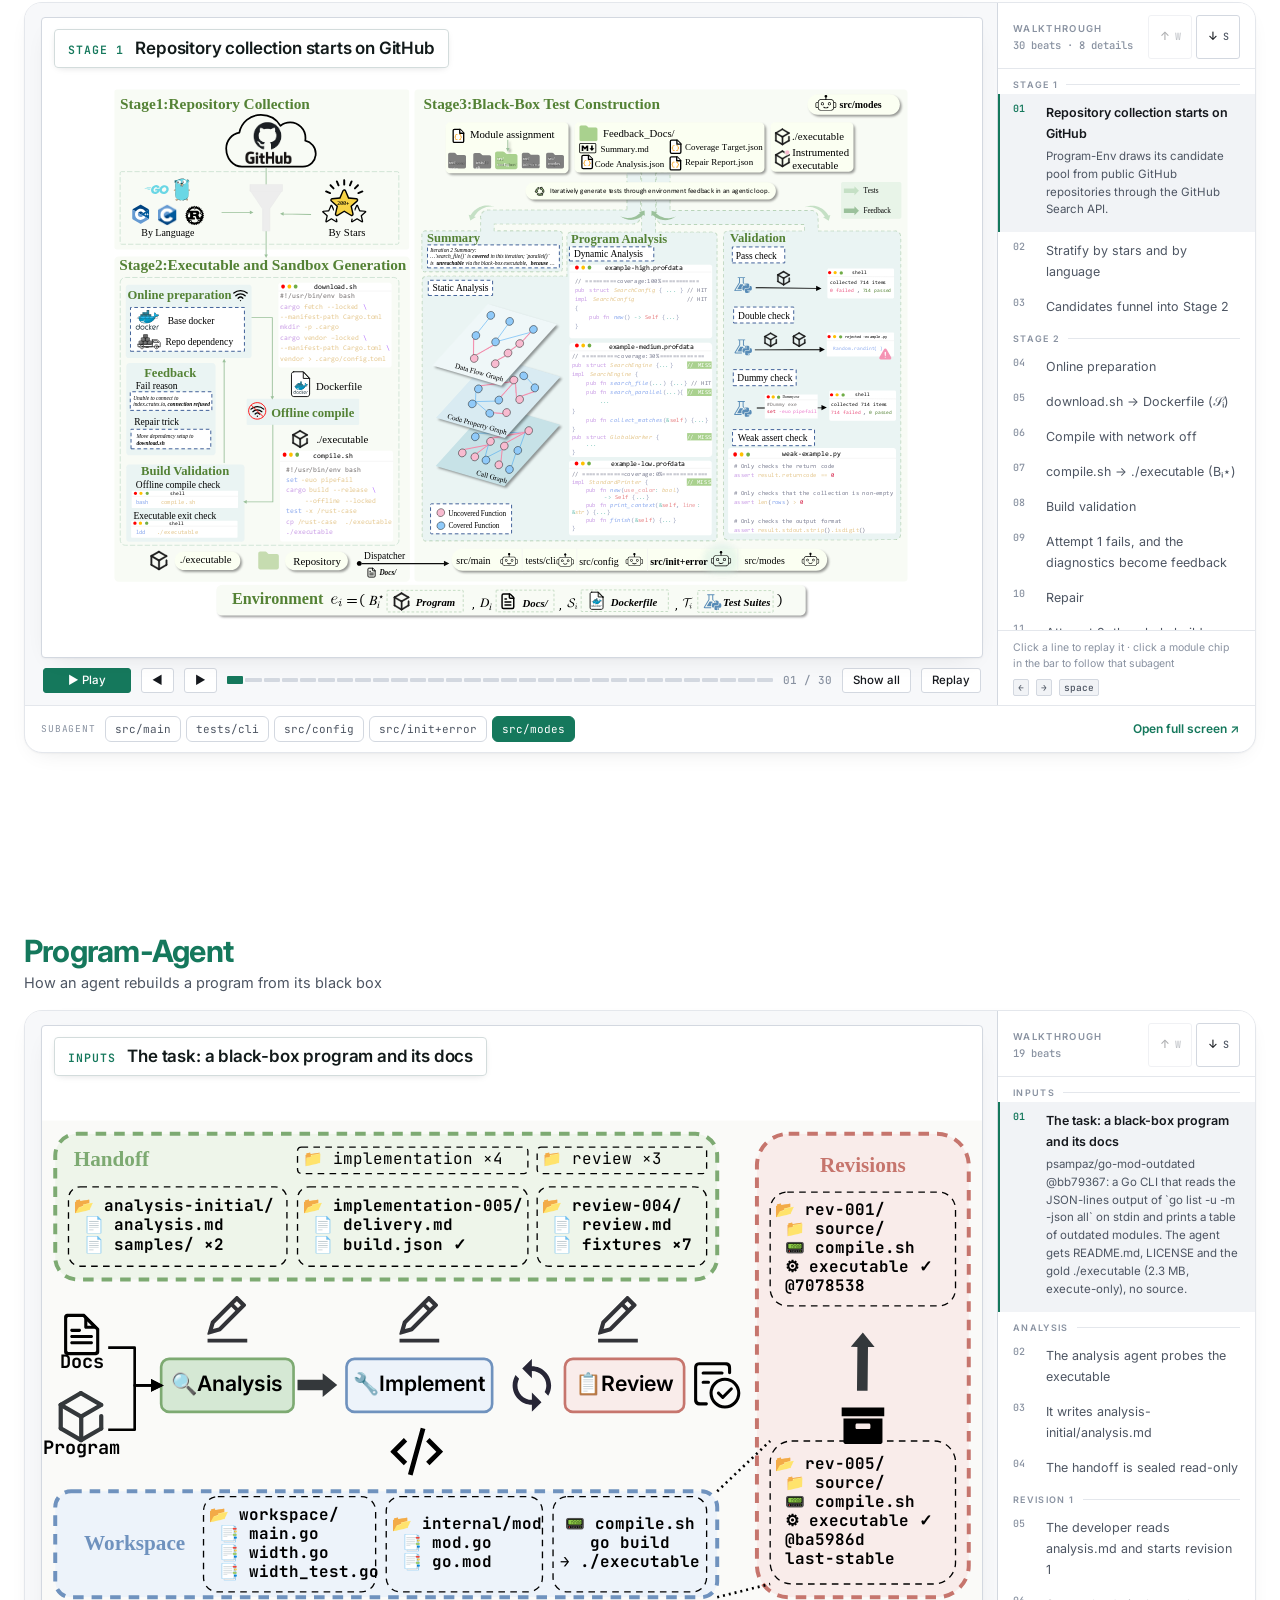
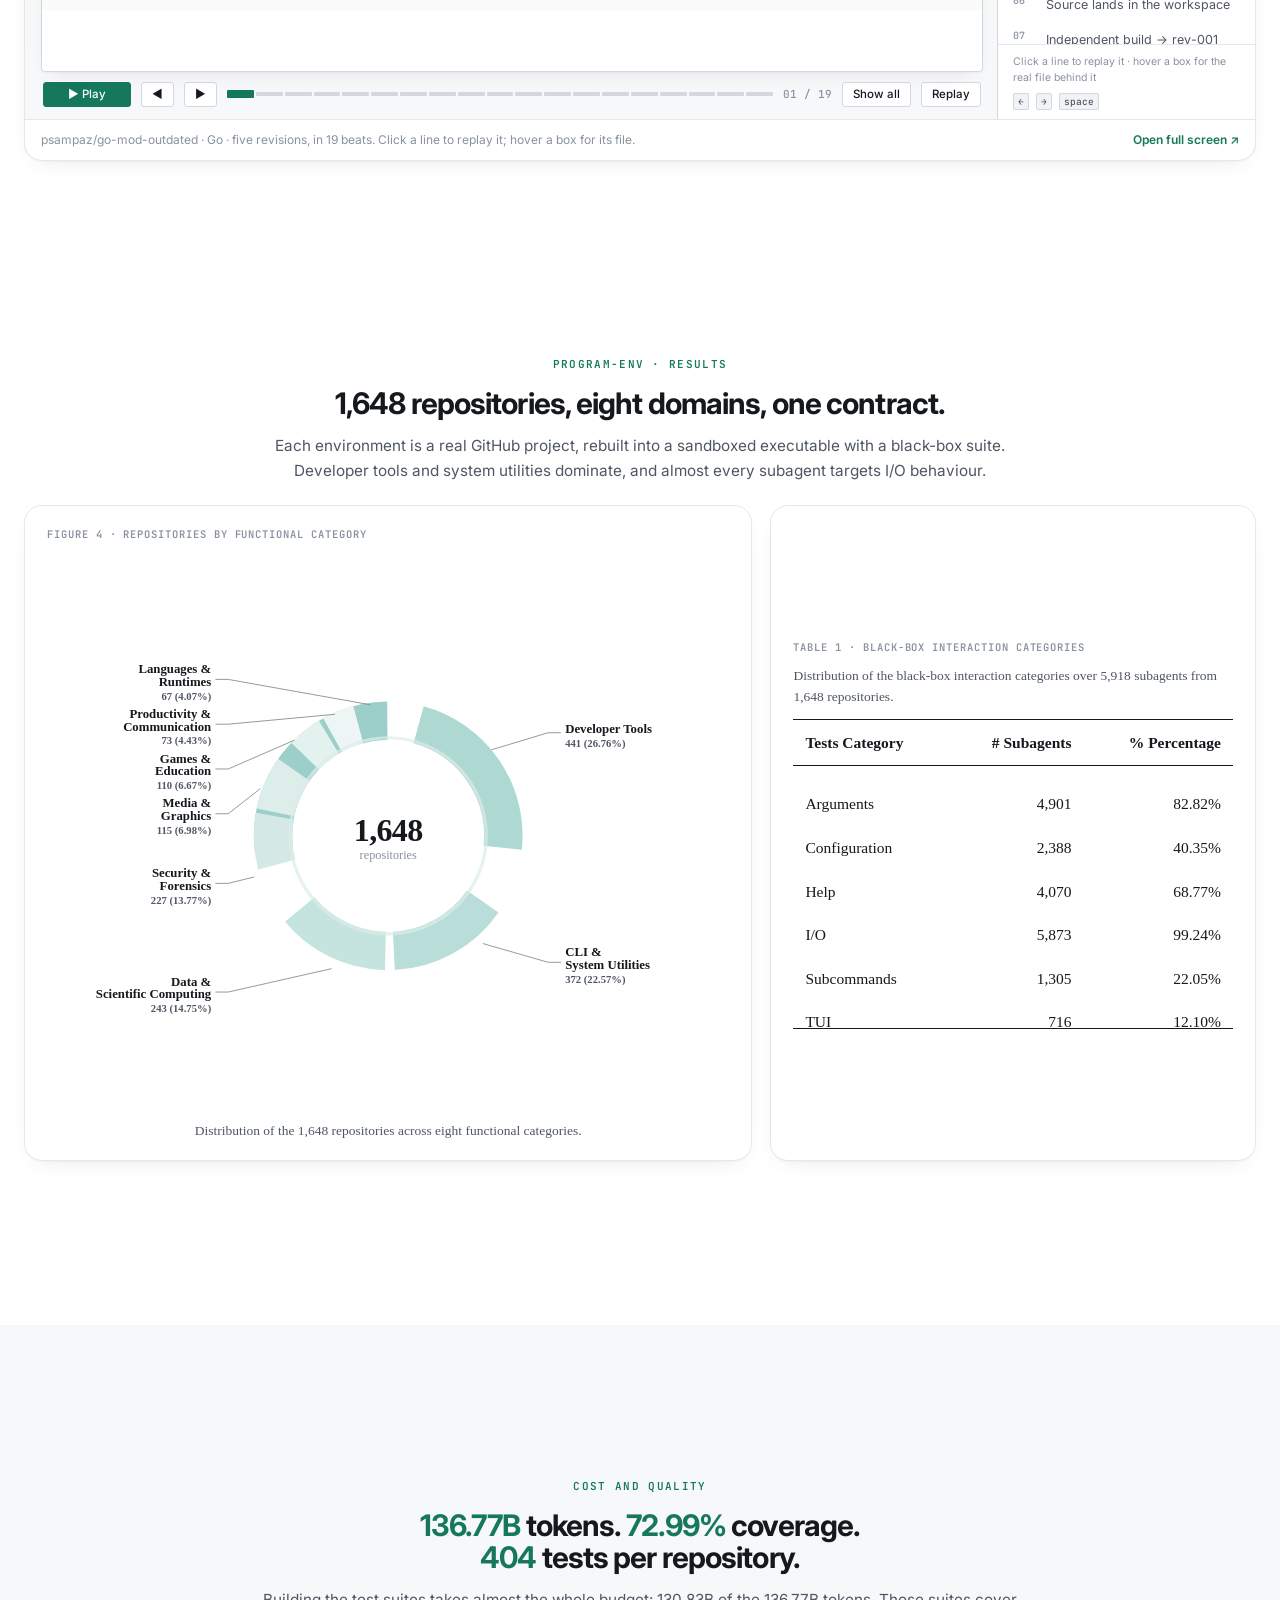
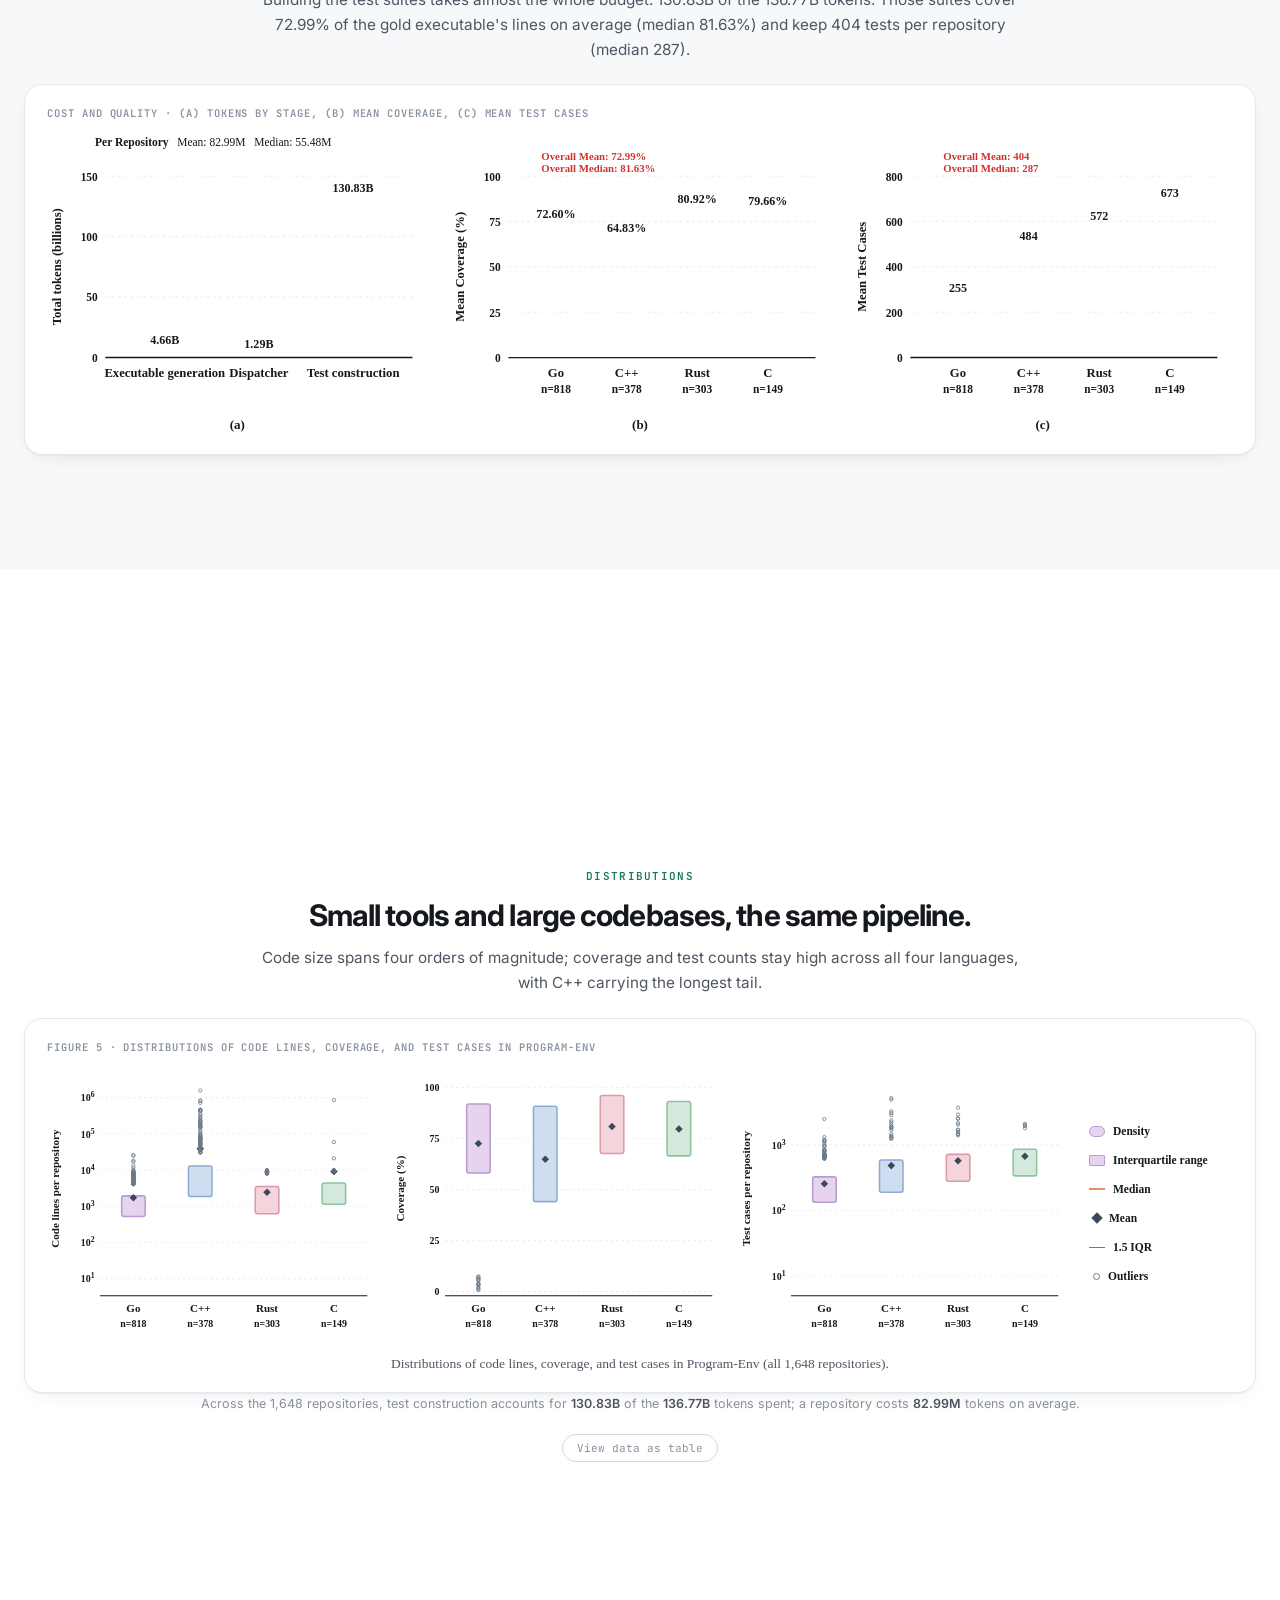
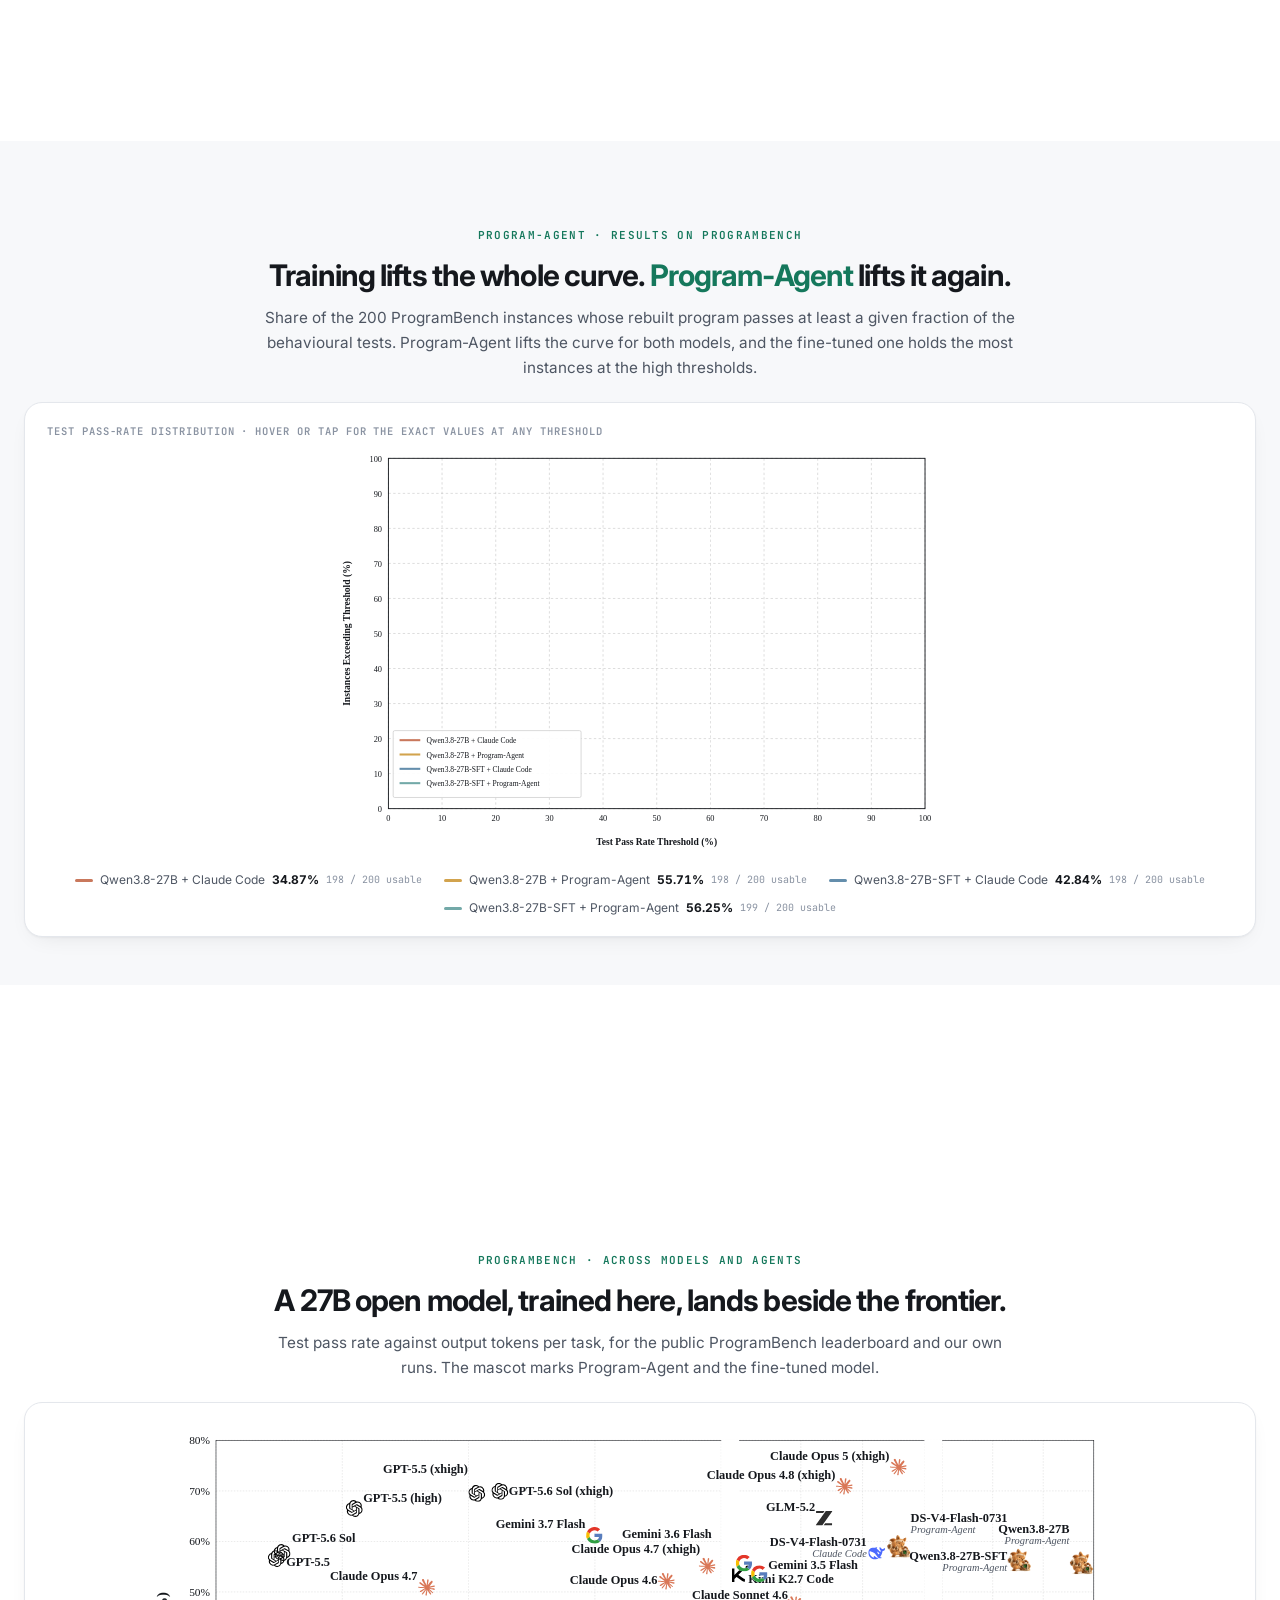
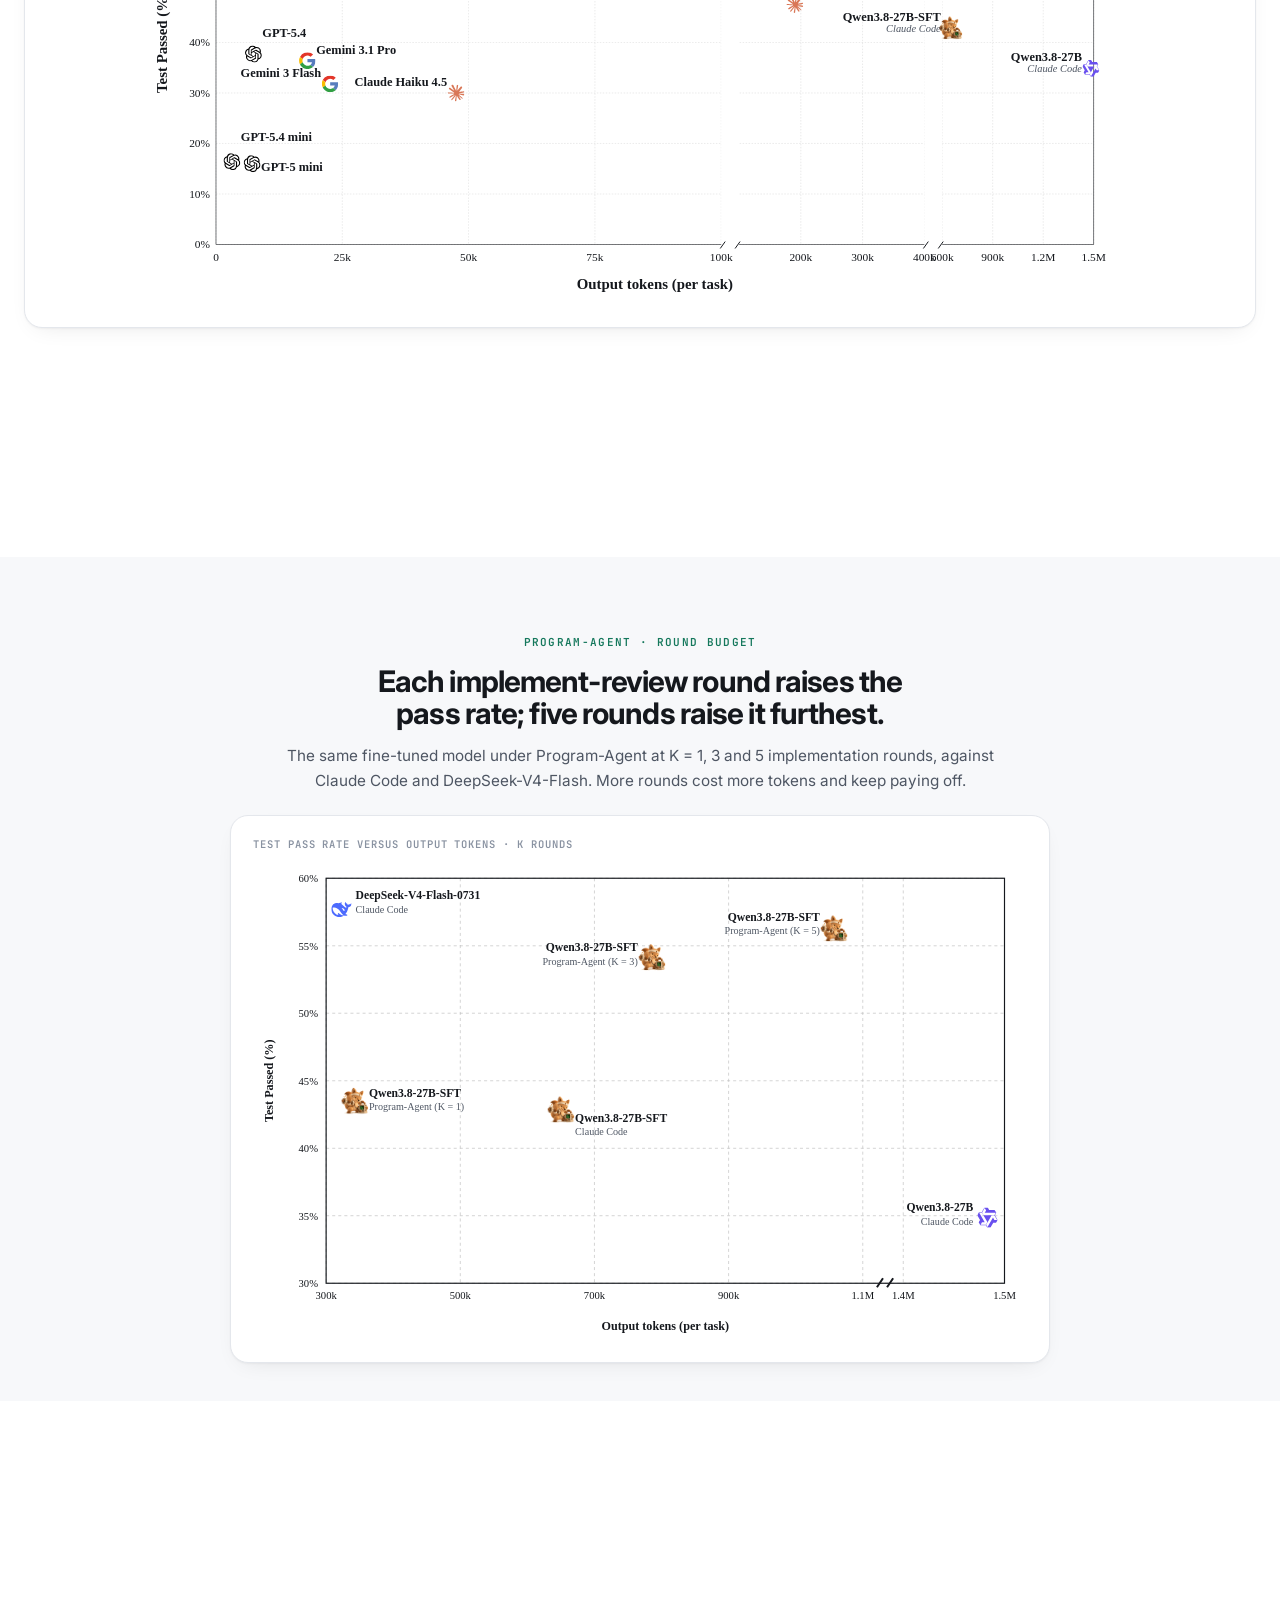
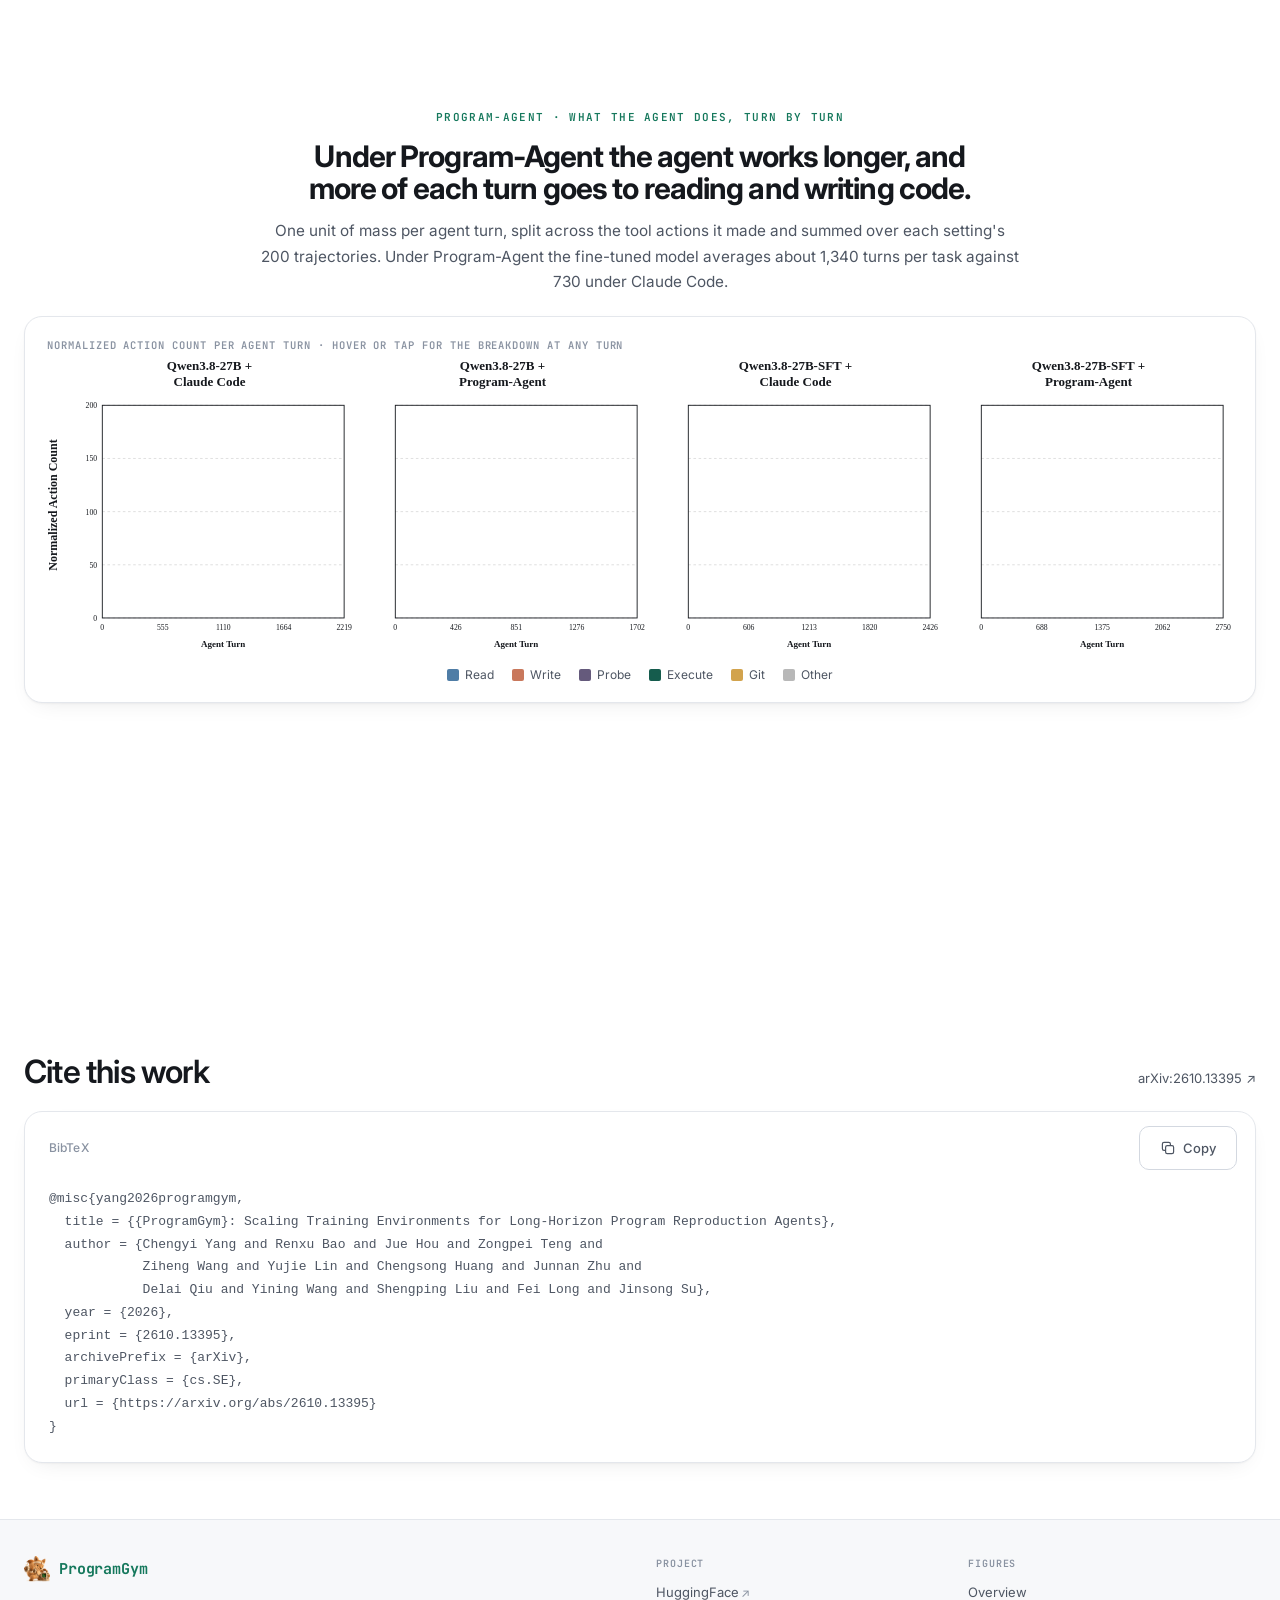
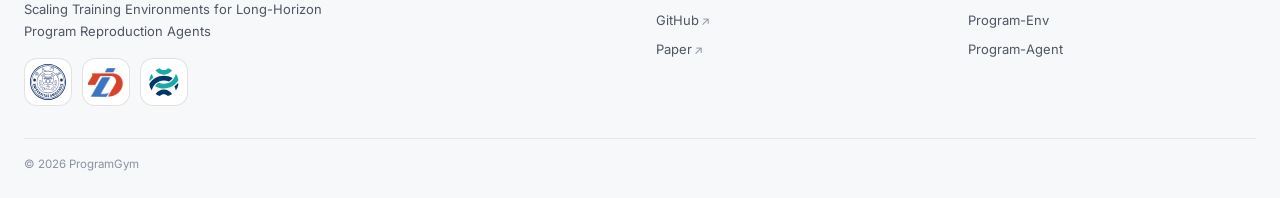
==== commit fa9a7c9e: "Refine citation typography and keep desktop tagline on one line" ====
--- a/index.html
+++ b/index.html
@@ -27,7 +27,7 @@
   <link rel="preconnect" href="https://fonts.googleapis.com">
   <link rel="preconnect" href="https://fonts.gstatic.com" crossorigin>
   <link href="https://fonts.googleapis.com/css2?family=Inter:wght@400;500;600;700&family=JetBrains+Mono:wght@400;600;700&family=Tinos:ital,wght@0,400;0,700;1,400;1,700&display=swap" rel="stylesheet">
-  <link rel="stylesheet" href="static/css/main.css?v=ce2e12abdc">
+  <link rel="stylesheet" href="static/css/main.css?v=64f6c6594b">
   <script src="static/js/tooltips.js?v=6d27b225ba"></script>
 
   <script>
--- a/static/css/main.css
+++ b/static/css/main.css
@@ -219,12 +219,15 @@
 }
 
 .tagline {
-  margin: 22px auto 0; max-width: 840px;
+  margin: 22px auto 0; max-width: 1200px;
   font-size: clamp(19px, 2.3vw, 28px); font-weight: 700;
   line-height: 1.32; letter-spacing: -.02em; color: var(--ink);
   text-wrap: balance;
 }
 .tagline .grad { color: var(--accent); }
+@media (min-width: 761px) {
+  .tagline { white-space: nowrap; }
+}
 
 /* ═══════════════ Buttons ═══════════════ */
 
@@ -596,10 +599,14 @@
 
 /* ═══════════════ Citation ═══════════════ */
 
-.section.citation { padding-top: 64px; }
+.section.citation {
+  --citation-sans: -apple-system, BlinkMacSystemFont, 'Inter', 'Segoe UI', 'Helvetica Neue', Arial, sans-serif;
+  --citation-mono: ui-monospace, 'SFMono-Regular', 'SF Mono', Menlo, Consolas, 'Liberation Mono', monospace;
+  padding-top: 64px; font-family: var(--citation-sans);
+}
 .citation-head { display: flex; align-items: baseline; justify-content: space-between; flex-wrap: wrap; gap: 10px 24px; margin-bottom: 20px; }
-.citation-head h2 { margin: 0; color: var(--ink); font-size: clamp(24px, 3vw, 32px); letter-spacing: -.035em; line-height: 1.2; }
-.citation-head a { color: var(--ink-2); font-size: 12px; text-decoration: none; transition: color var(--t-base) var(--ease-soft); }
+.citation-head h2 { margin: 0; color: var(--ink); font-size: clamp(24px, 3vw, 32px); font-weight: 600; letter-spacing: -.025em; line-height: 1.2; }
+.citation-head a { color: var(--ink-2); font-size: 13px; line-height: 1.5; text-decoration: none; transition: color var(--t-base) var(--ease-soft); }
 .citation-head a:hover { color: var(--accent); }
 .citation-head a span { display: inline-block; transition: transform var(--t-base) var(--ease); }
 .citation-head a:hover span { transform: translate(2px, -2px); }
@@ -609,11 +616,11 @@
   transition: border-color .4s var(--ease-soft), background var(--t-base) var(--ease-soft);
 }
 .citation-toolbar { display: flex; align-items: center; justify-content: space-between; gap: 16px; padding: 14px 18px 4px 24px; }
-.citation-format { color: var(--ink-3); font: 11px var(--mono); letter-spacing: .08em; }
+.citation-format { color: var(--ink-3); font: 500 12px/1.5 var(--citation-sans); letter-spacing: .01em; }
 .citation-copy {
   display: grid; place-items: center; min-width: 98px; min-height: 44px; padding: 0 12px;
   border: 1px solid var(--line-2); border-radius: 10px; background: var(--panel);
-  color: var(--ink-2); font: 500 12px var(--sans); cursor: pointer; -webkit-tap-highlight-color: transparent;
+  color: var(--ink-2); font: 500 13px var(--citation-sans); cursor: pointer; -webkit-tap-highlight-color: transparent;
   transition: border-color .3s var(--ease-soft), background .3s var(--ease-soft), color .3s var(--ease-soft), transform .3s var(--ease);
 }
 .citation-copy > span { grid-area: 1 / 1; display: flex; align-items: center; gap: 7px; transition: opacity .25s var(--ease-soft), transform .35s var(--ease); }
@@ -629,7 +636,8 @@
 .copied .copy-done { opacity: 1; transform: translateY(0); }
 .citation-code {
   margin: 0; padding: 14px 24px 24px; overflow-x: auto; color: var(--ink-2);
-  font: 12px/1.85 var(--mono); tab-size: 2; scrollbar-width: thin; scrollbar-color: var(--line-2) transparent;
+  font: 400 13px/1.75 var(--citation-mono); letter-spacing: 0; tab-size: 2;
+  scrollbar-width: thin; scrollbar-color: var(--line-2) transparent;
 }
 .citation-code code { font: inherit; }
 .citation-copy:focus-visible, .citation-head a:focus-visible { outline: 2px solid var(--accent); outline-offset: 3px; }
@@ -641,7 +649,7 @@
   .citation-head { margin-bottom: 16px; }
   .citation-card { border-radius: 15px; }
   .citation-toolbar { padding: 10px 12px 0 16px; }
-  .citation-code { padding: 12px 16px 20px; font-size: 11px; }
+  .citation-code { padding: 12px 16px 20px; font-size: 12px; }
   .copy-failed .citation-status { padding: 0 16px 16px; }
 }
 
